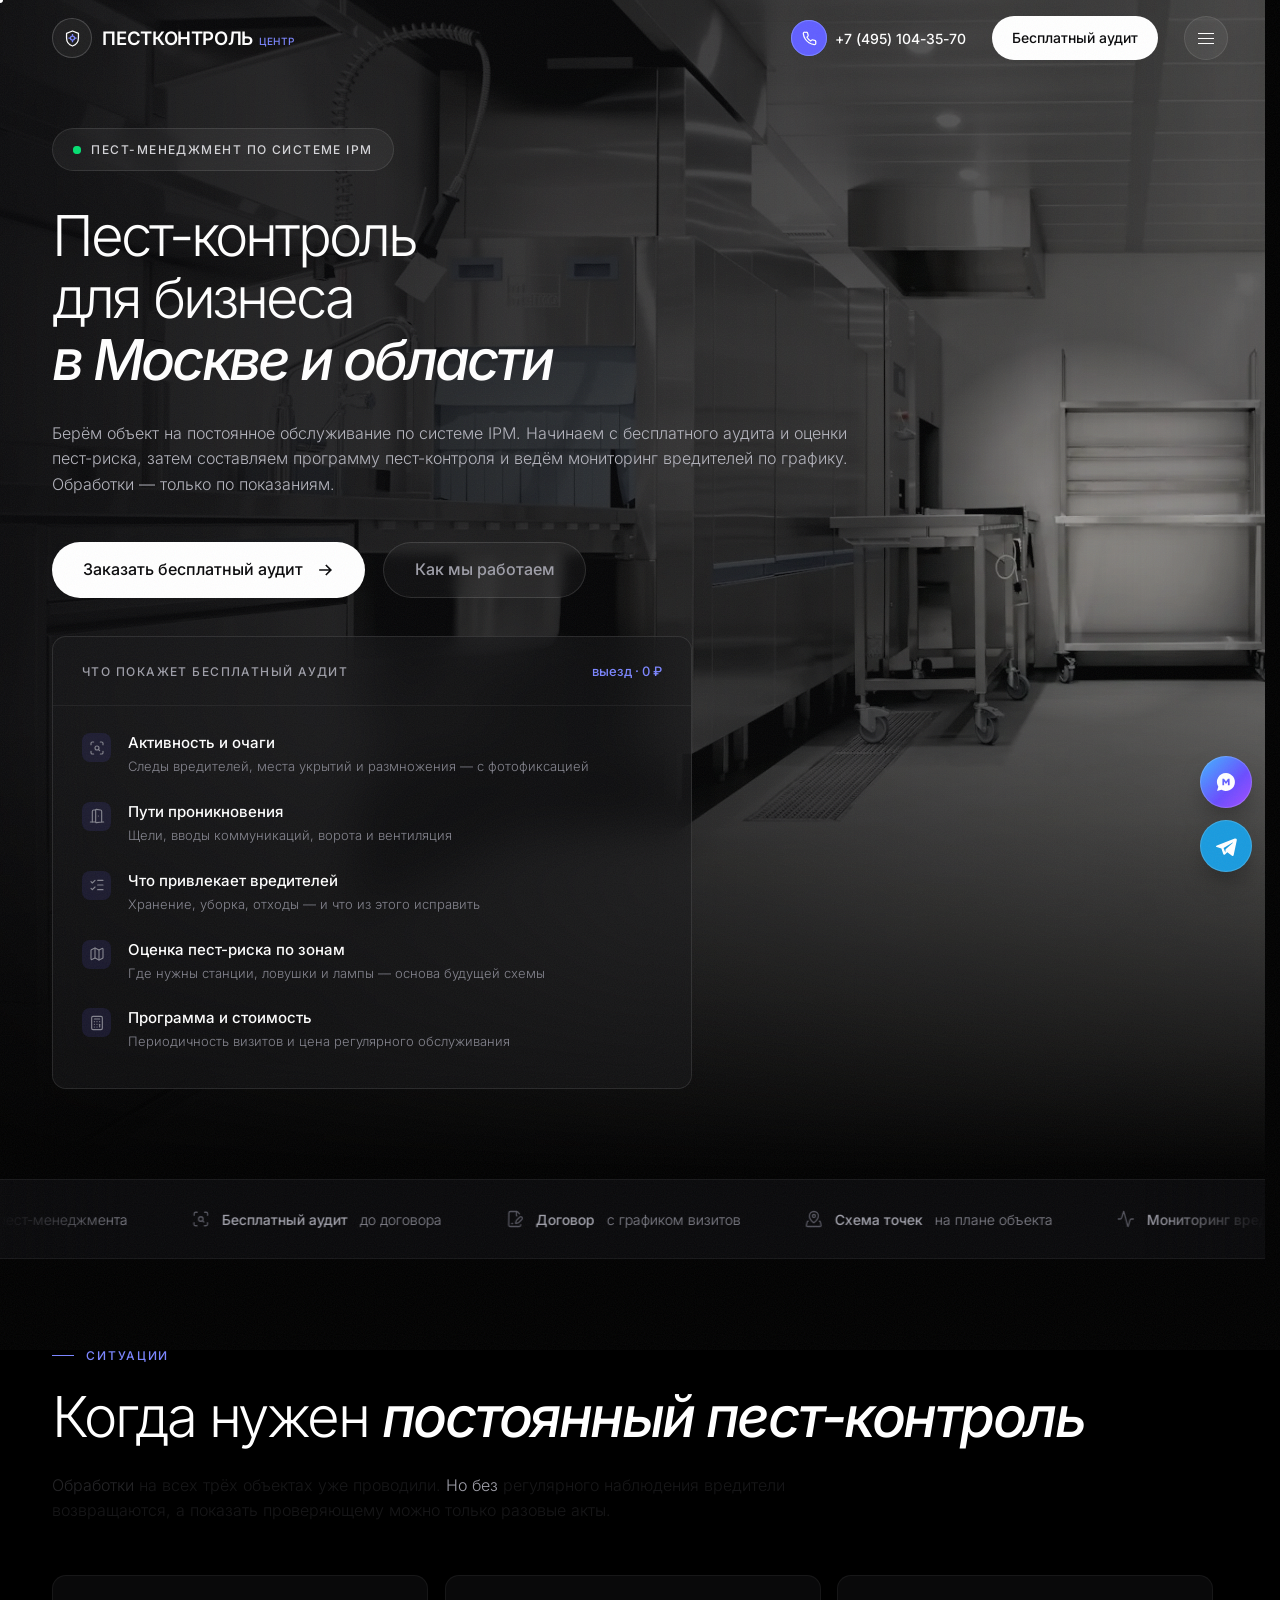
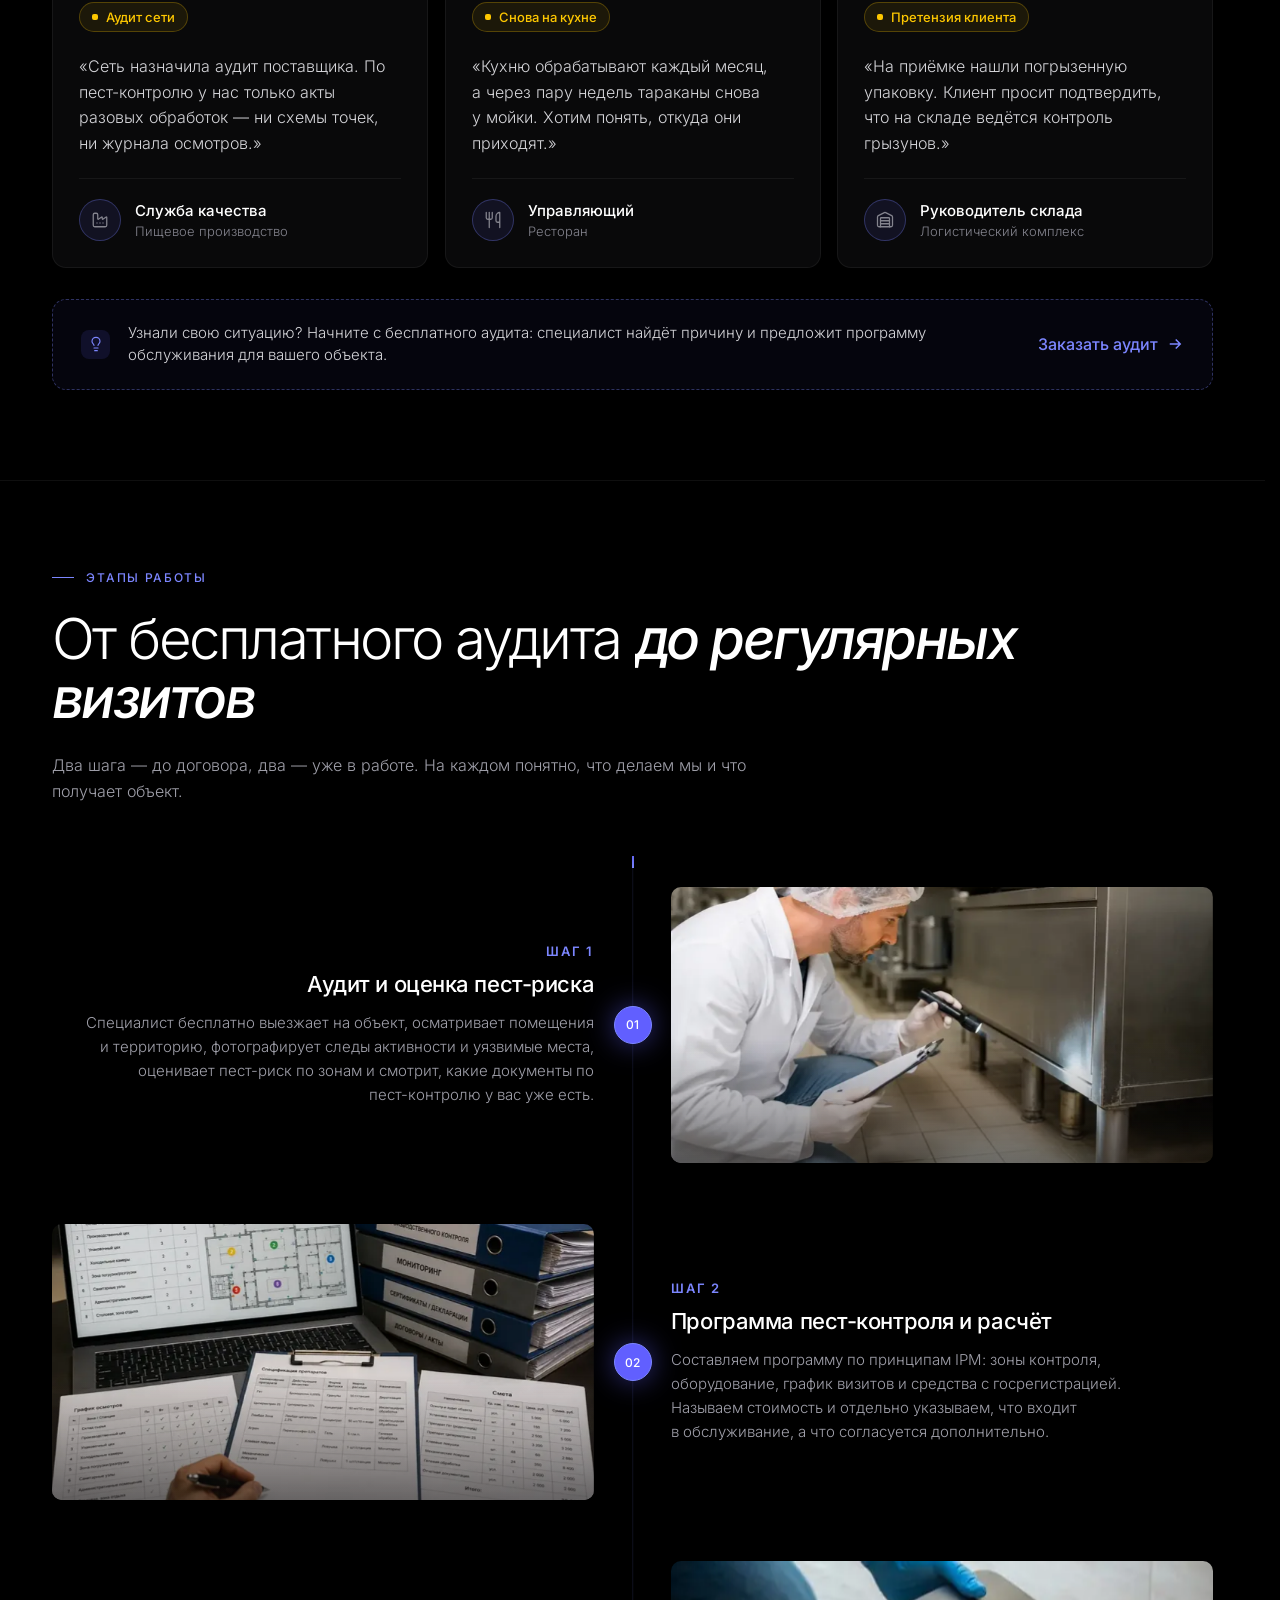
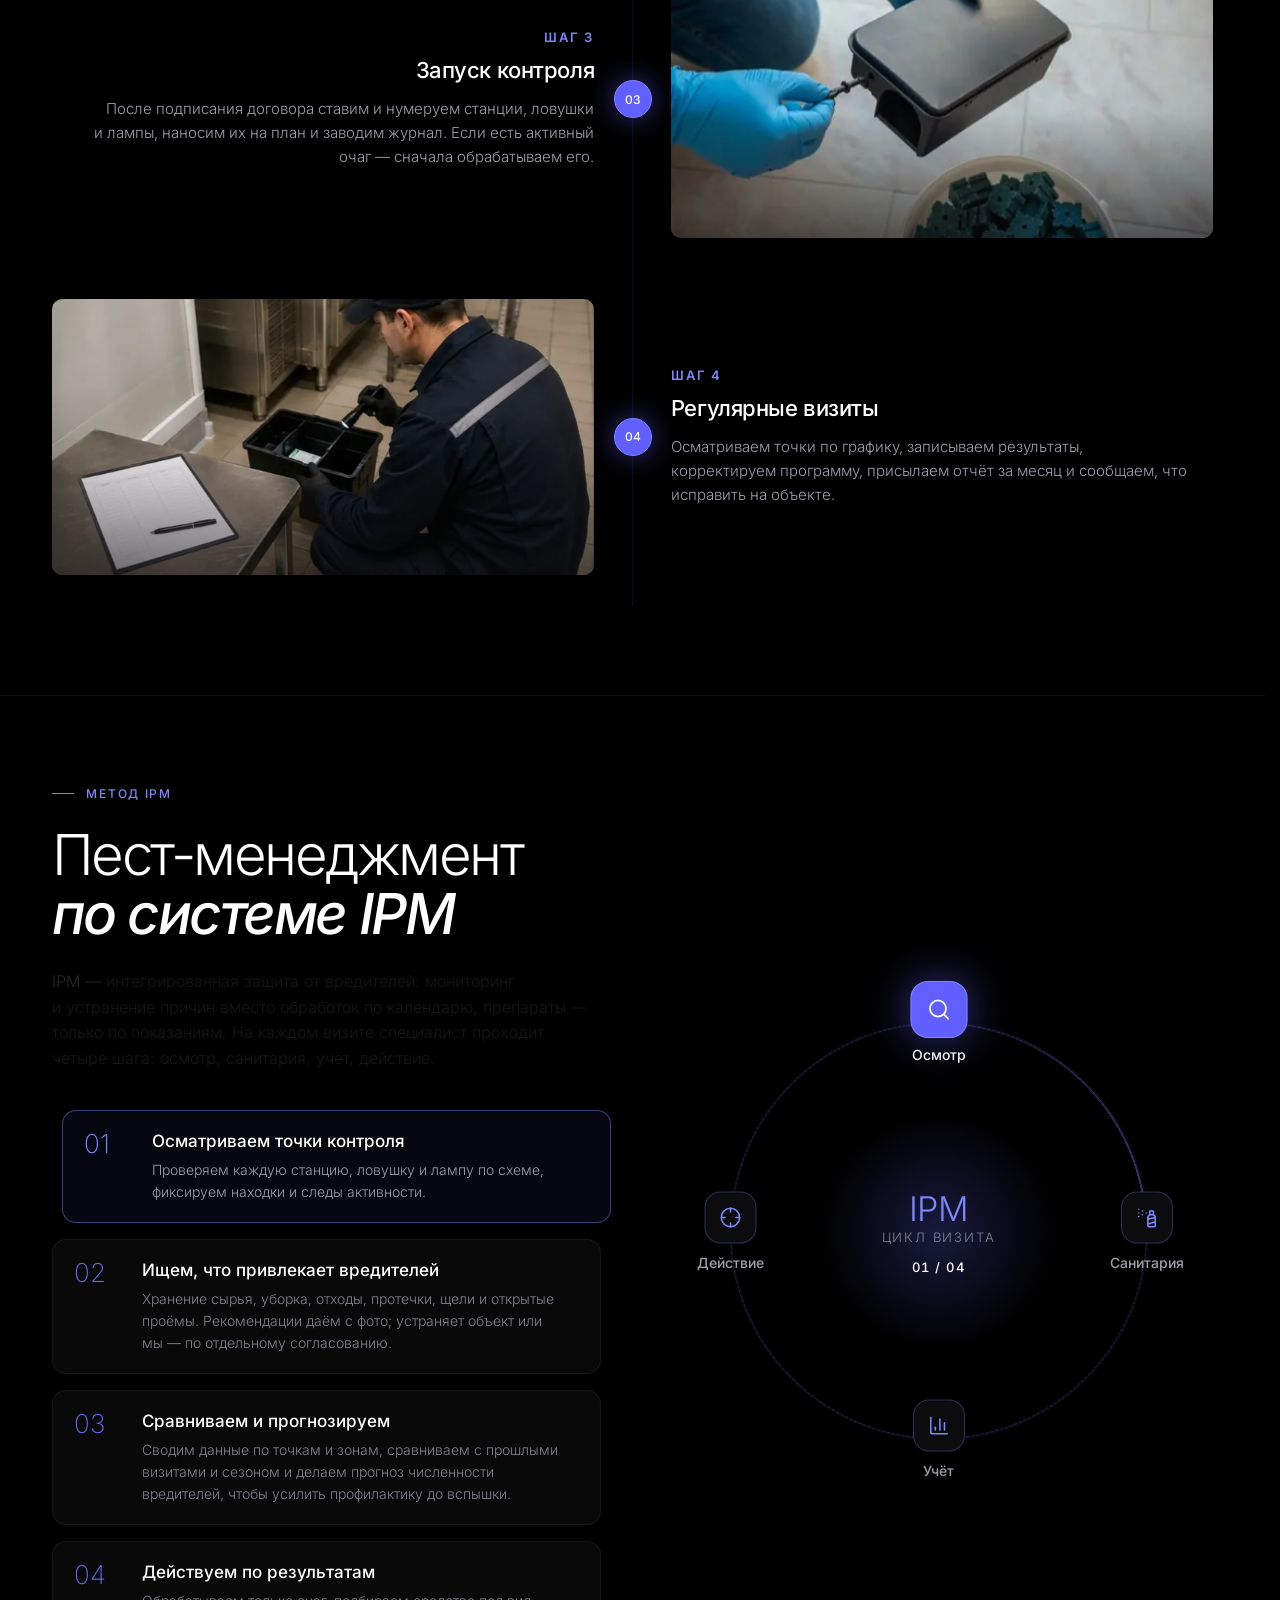
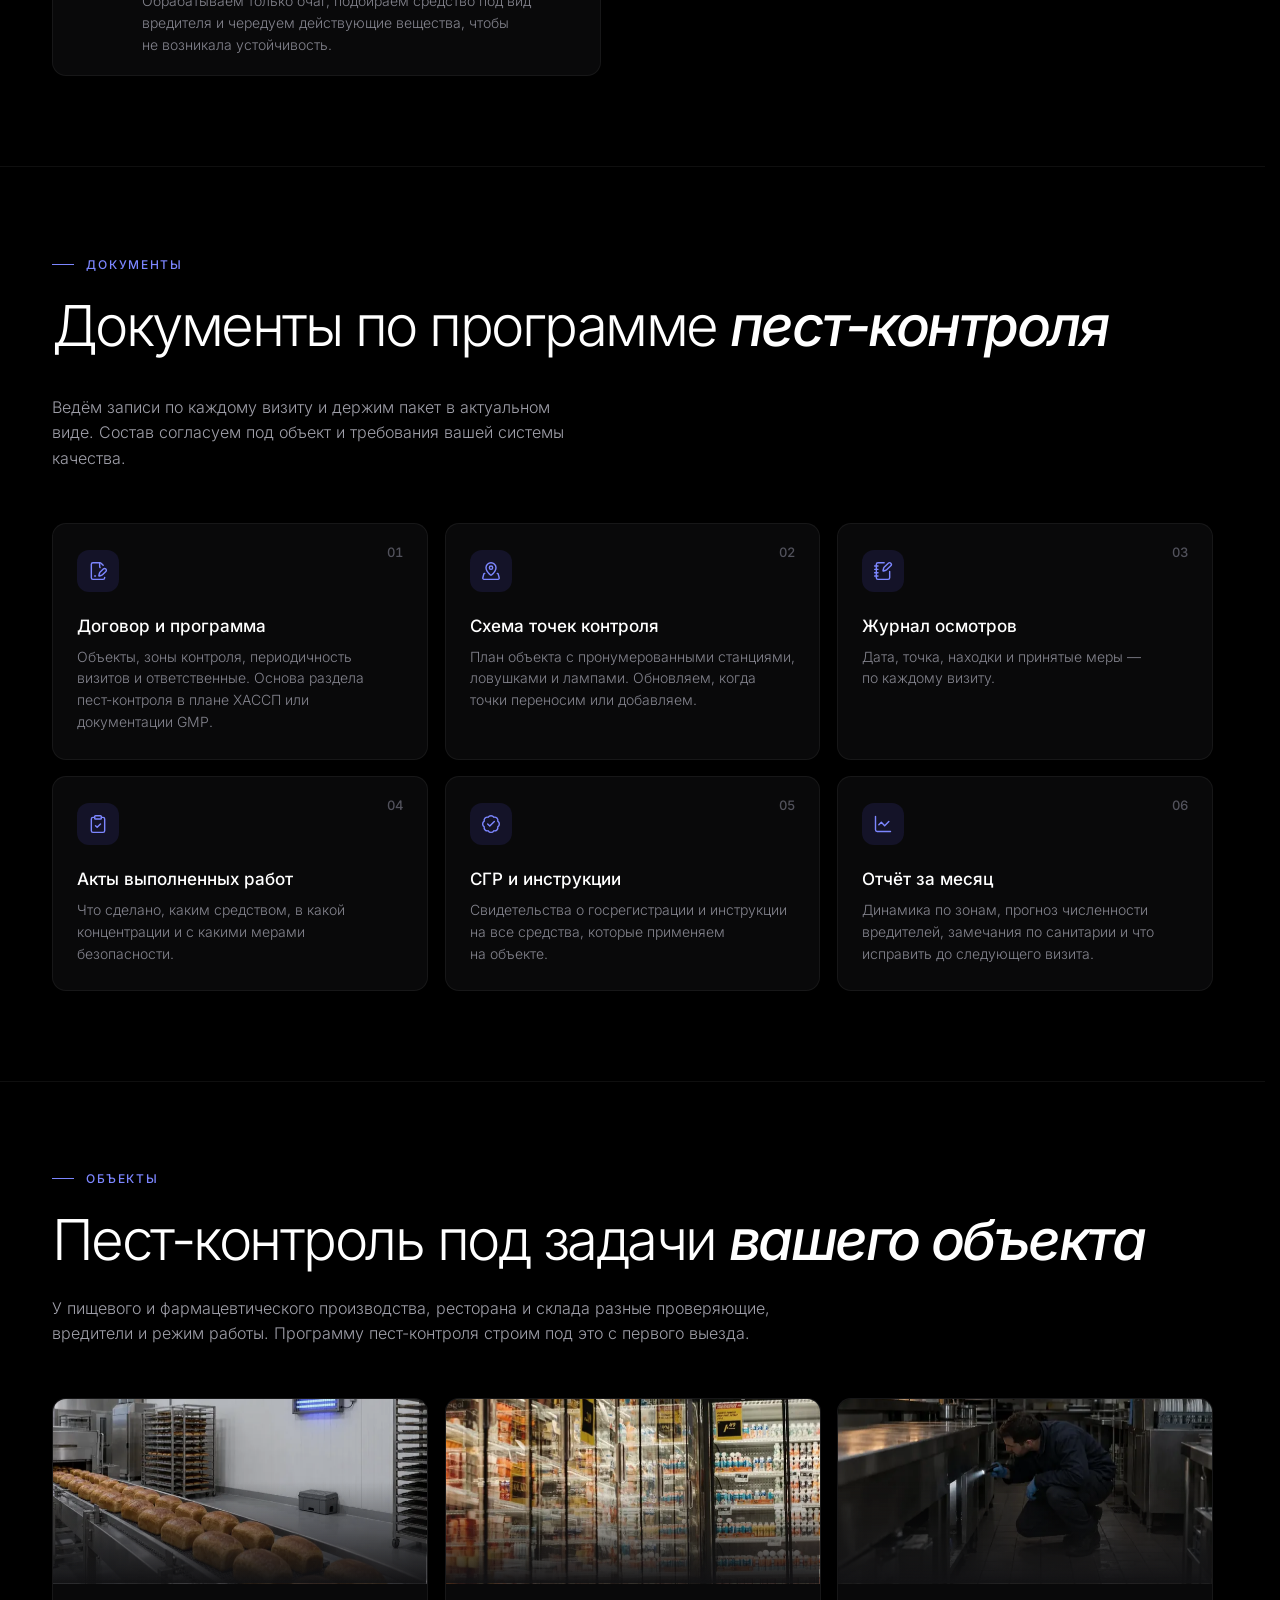
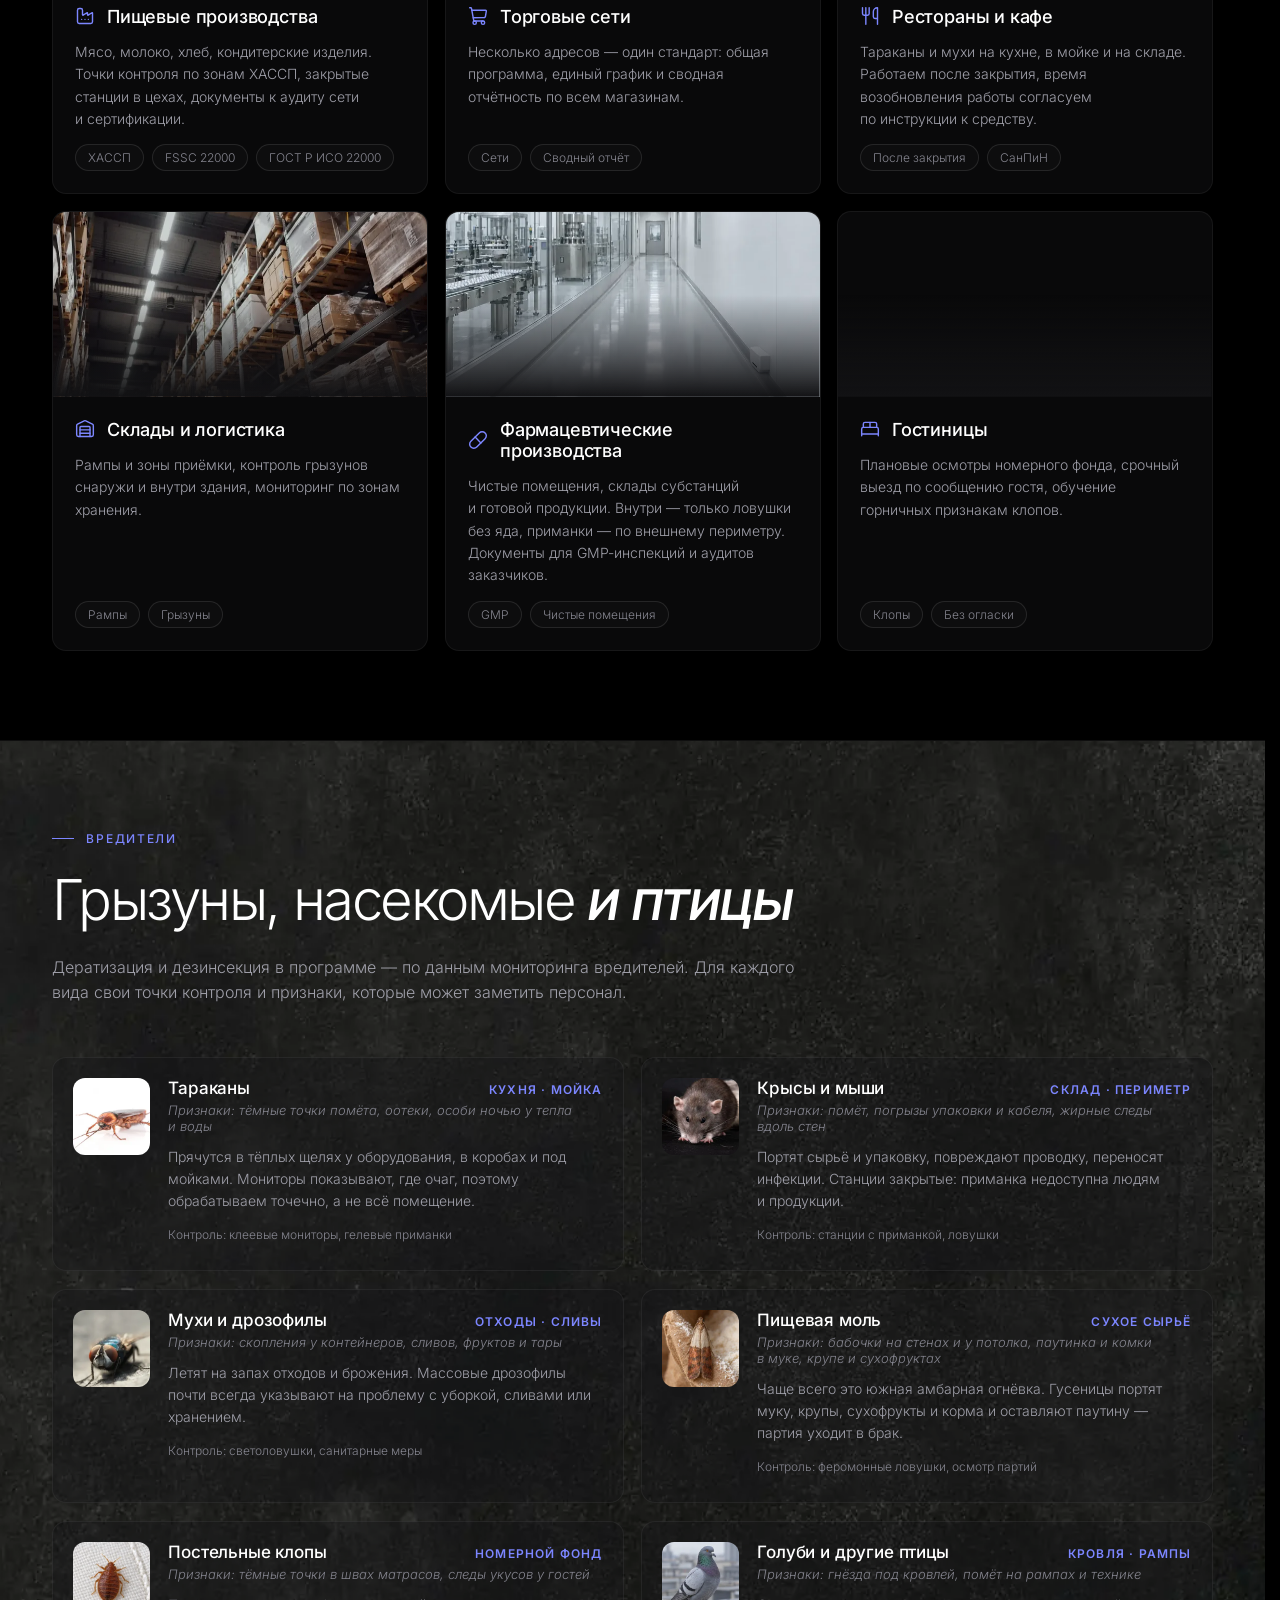
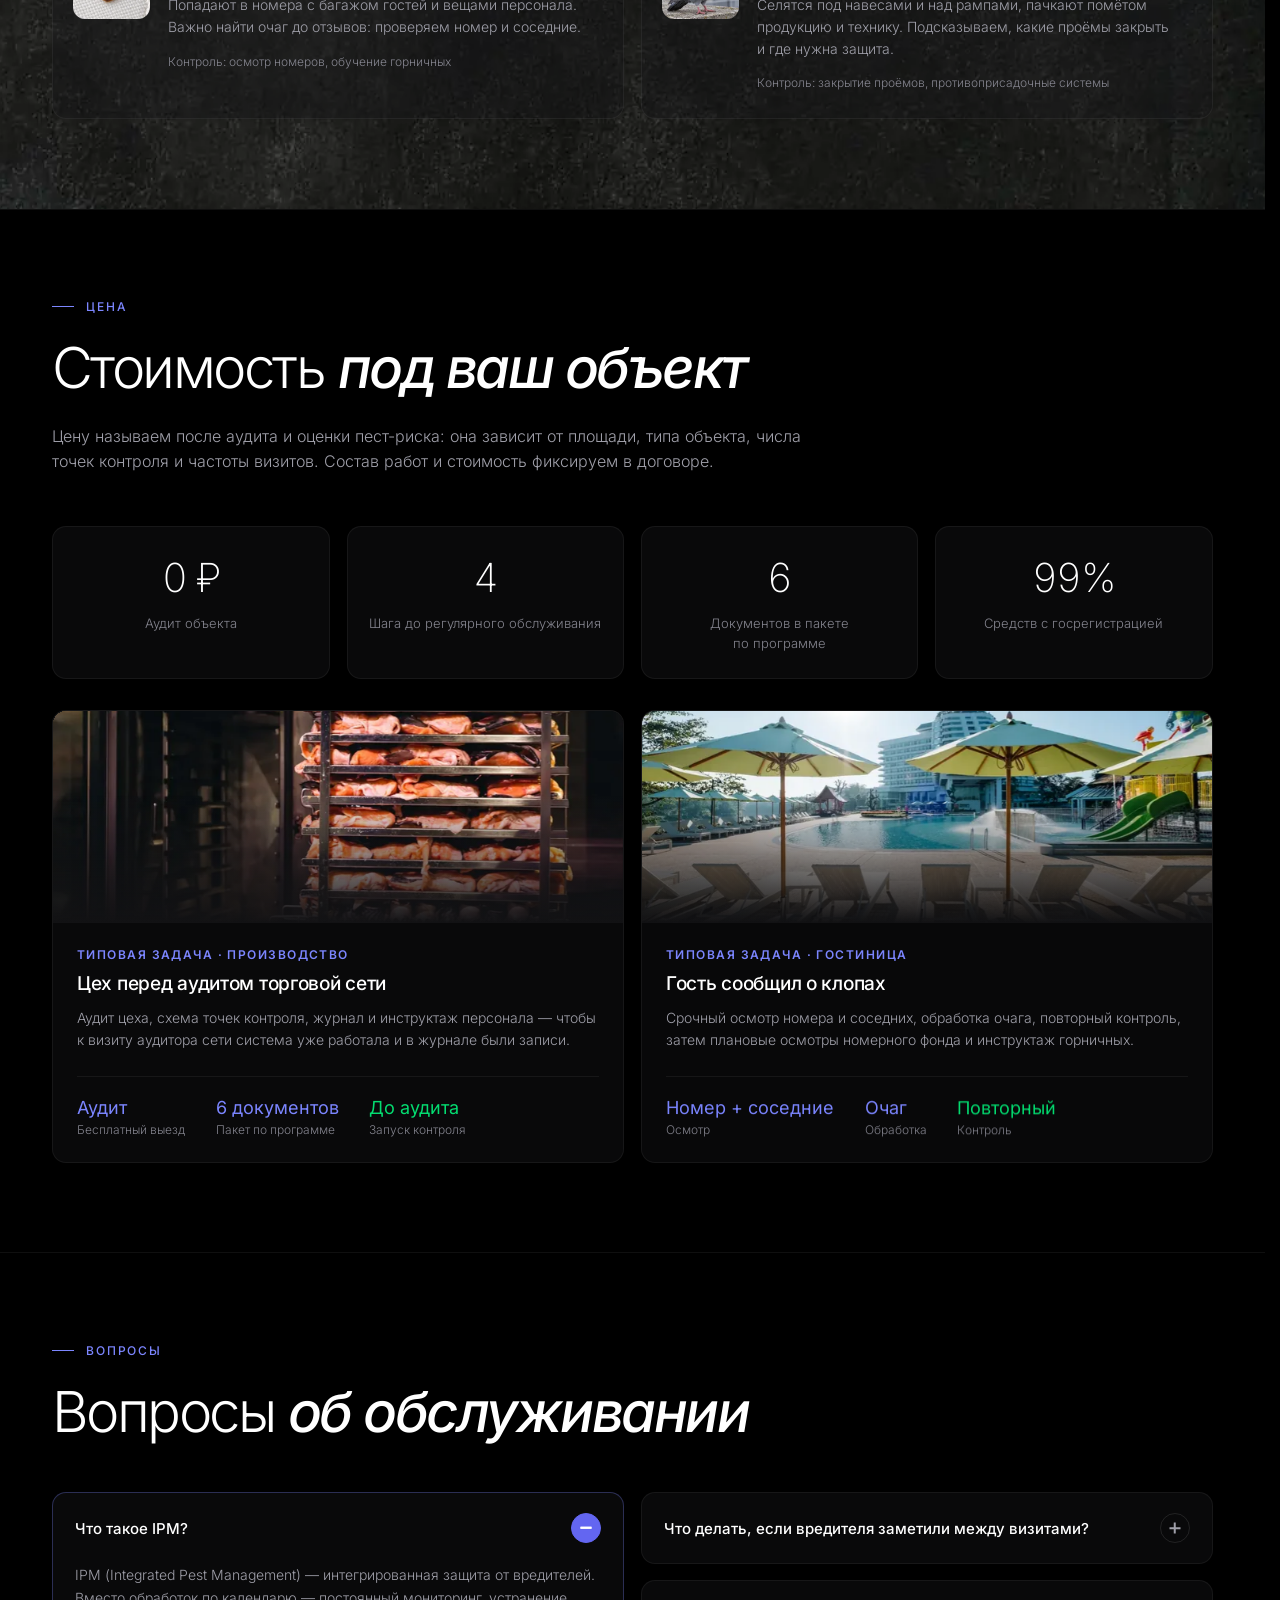
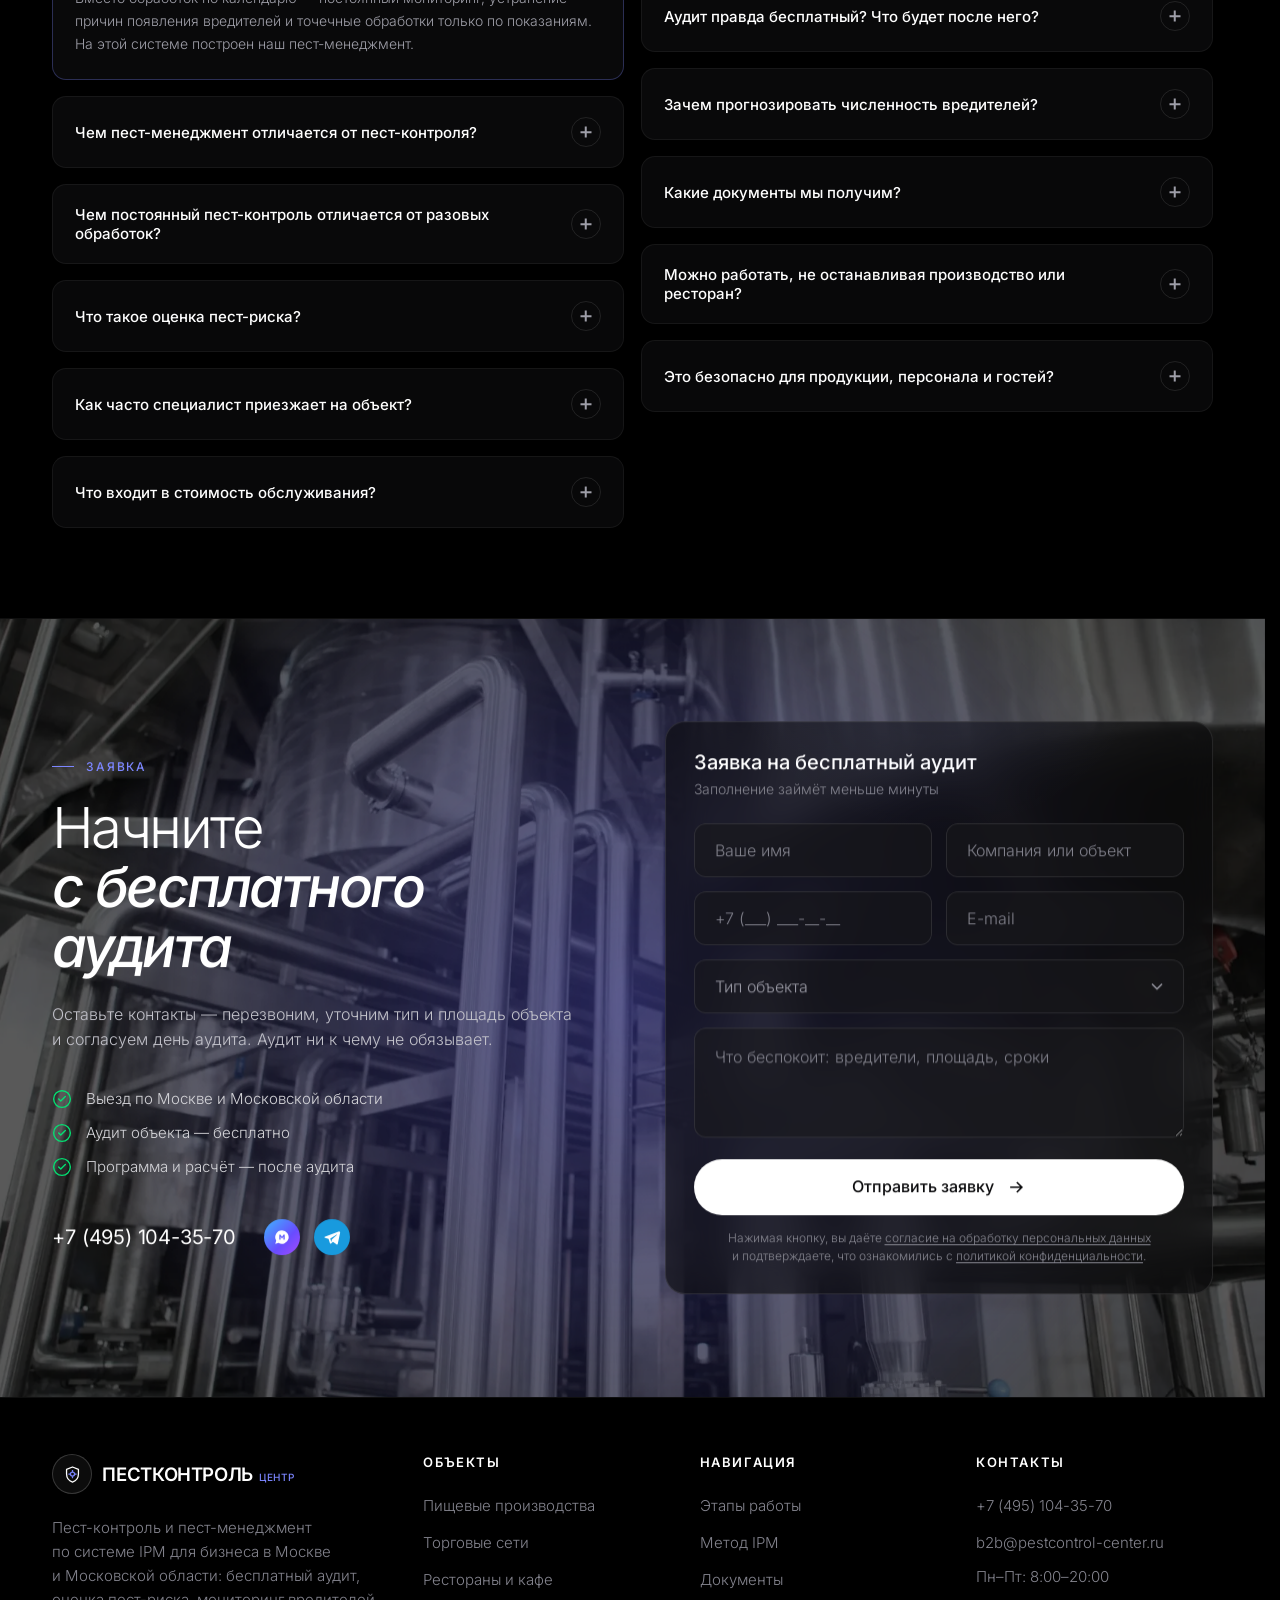
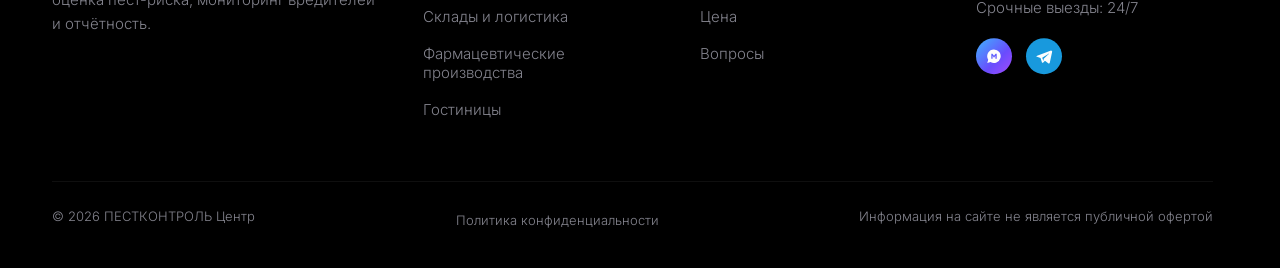
==== index.html @ 5c24628c "Telegram: готовый текст «Здравствуйте! Пишу с сайта пестконтроль-центр.рф»; Radist: код заявки в ссы" ====
<!doctype html>
<html lang="ru">
<head>
<meta charset="utf-8">
<meta name="viewport" content="width=device-width,initial-scale=1,viewport-fit=cover">
<title>Пест-контроль и пест-менеджмент для бизнеса в Москве и области — ПЕСТКОНТРОЛЬ Центр</title>
<meta name="description" content="Пест-контроль и пест-менеджмент по системе IPM для предприятий Москвы и области: бесплатный аудит и оценка пест-риска, программа пест-контроля, мониторинг вредителей и прогноз численности.">
<meta name="theme-color" content="#000000">
<meta property="og:type" content="website">
<meta property="og:locale" content="ru_RU">
<meta property="og:site_name" content="ПЕСТКОНТРОЛЬ Центр">
<meta property="og:title" content="Пест-контроль и пест-менеджмент для бизнеса в Москве и области">
<meta property="og:description" content="Пест-менеджмент по системе IPM на пищевых и фармацевтических производствах, в торговых сетях, ресторанах, на складах и в гостиницах: бесплатный аудит, оценка пест-риска, программа, мониторинг и документы.">
<link rel="icon" href="data:image/svg+xml,%3Csvg xmlns='http://www.w3.org/2000/svg' viewBox='0 0 32 32'%3E%3Ccircle cx='16' cy='16' r='15' fill='%2309090b' stroke='%237c86ff' stroke-width='2'/%3E%3Cpath d='M16 7l7 3v5c0 5-3 8.5-7 10-4-1.5-7-5-7-10v-5z' fill='none' stroke='%23fff' stroke-width='2'/%3E%3C/svg%3E">
<link rel="preload" href="fonts/inter-ru-wght-normal.woff2" as="font" type="font/woff2" crossorigin>
<link rel="preload" href="img/hero.webp" as="image" media="(min-width:761px)">
<link rel="preload" href="img/hero-m.webp" as="image" media="(max-width:760px)">
<script>
  /* включаем начальные состояния анимаций только при работающем JS; страховка — через 4 с всё показывается */
  document.documentElement.classList.add('js');
  /* переход по ссылке с якорем — без заставки */
  if (location.hash) document.documentElement.classList.add('no-intro');
  setTimeout(function(){ if(!document.documentElement.classList.contains('anim-ready')) document.documentElement.classList.add('anim-fail'); }, 4000);
</script>
<link rel="canonical" href="https://xn----itbbsflddbfpfdodg9d0f.xn--p1ai/">
<!-- style:start --><style>@font-face{font-family:Inter;font-style:normal;font-weight:100 900;font-display:swap;src:url(fonts/inter-ru-wght-normal.woff2) format("woff2");unicode-range:U+0020-007E,U+00A0,U+00A9,U+00AB,U+00AD,U+00B0,U+00B7,U+00BB,U+00D7,U+0401,U+0410-044F,U+0451,U+2009,U+2010-2015,U+2018-201E,U+2022,U+2026,U+202F,U+2116,U+20BD,U+2192,U+2212}@font-face{font-family:Inter;font-style:normal;font-weight:100 900;font-display:swap;src:url(fonts/inter-cyrillic-wght-normal.woff2) format("woff2");unicode-range:U+0301,U+0400,U+0402-040F,U+0450,U+0452-045F,U+0490-0491,U+04B0-04B1}@font-face{font-family:Inter;font-style:normal;font-weight:100 900;font-display:swap;src:url(fonts/inter-latin-wght-normal.woff2) format("woff2");unicode-range:U+0000-001F,U+007F-009F,U+00A1-00A8,U+00AA,U+00AC,U+00AE-00AF,U+00B1-00B6,U+00B8-00BA,U+00BC-00D6,U+00D8-00FF,U+0131,U+0152-0153,U+02BB-02BC,U+02C6,U+02DA,U+02DC,U+0304,U+0308,U+0329,U+2000-2008,U+200A-200F,U+2016-2017,U+201F-2021,U+2023-2025,U+2027-202E,U+2030-206F,U+20AC,U+2122,U+2191,U+2193,U+2215,U+FEFF,U+FFFD}@font-face{font-family:Inter;font-style:italic;font-weight:100 900;font-display:swap;src:url(fonts/inter-ru-wght-italic.woff2) format("woff2");unicode-range:U+0020-007E,U+00A0,U+00A9,U+00AB,U+00AD,U+00B0,U+00B7,U+00BB,U+00D7,U+0401,U+0410-044F,U+0451,U+2009,U+2010-2015,U+2018-201E,U+2022,U+2026,U+202F,U+2116,U+20BD,U+2192,U+2212}@font-face{font-family:Inter;font-style:italic;font-weight:100 900;font-display:swap;src:url(fonts/inter-cyrillic-wght-italic.woff2) format("woff2");unicode-range:U+0301,U+0400,U+0402-040F,U+0450,U+0452-045F,U+0490-0491,U+04B0-04B1}@font-face{font-family:Inter;font-style:italic;font-weight:100 900;font-display:swap;src:url(fonts/inter-latin-wght-italic.woff2) format("woff2");unicode-range:U+0000-001F,U+007F-009F,U+00A1-00A8,U+00AA,U+00AC,U+00AE-00AF,U+00B1-00B6,U+00B8-00BA,U+00BC-00D6,U+00D8-00FF,U+0131,U+0152-0153,U+02BB-02BC,U+02C6,U+02DA,U+02DC,U+0304,U+0308,U+0329,U+2000-2008,U+200A-200F,U+2016-2017,U+201F-2021,U+2023-2025,U+2027-202E,U+2030-206F,U+20AC,U+2122,U+2191,U+2193,U+2215,U+FEFF,U+FFFD}:root{--bg:#000;--bg2:#09090b;--card:rgba(24,24,27,.4);--line:rgba(255,255,255,.06);--line2:rgba(255,255,255,.1);--t1:#fff;--t2:#9f9fa9;--t3:#84848e;--t4:#52525c;--acc:#7c86ff;--acc2:#615fff;--acc3:#6366f1;--yel:#fdc700;--red:#ff6467;--org:#ff8904;--grn:#05df72;--pad:clamp(20px,4.1vw,80px);--max:1764px;--h2:clamp(40px,4.4vw,84px);--r:14px;--ease:cubic-bezier(.16,1,.3,1);--ease-io:cubic-bezier(.65,0,.35,1)}*{box-sizing:border-box;margin:0;padding:0}html{scroll-behavior:smooth;scroll-padding-top:96px}html.lenis,html.lenis body{height:auto}html.lenis{scroll-behavior:auto}.lenis.lenis-stopped{overflow:clip}html{scrollbar-gutter:stable}body{background:var(--bg);color:var(--t1);font-family:Inter,system-ui,-apple-system,Segoe UI,sans-serif;font-weight:300;-webkit-font-smoothing:antialiased;overflow-x:clip}img{display:block;max-width:100%;height:auto}a{color:inherit;text-decoration:none}button,input,select,textarea{font:inherit;color:inherit}::selection{background:var(--acc2);color:#fff}.wrap{max-width:calc(var(--max) + var(--pad)*2);margin:0 auto;padding:0 var(--pad)}em{font-style:italic;font-weight:500}.sr-only{position:absolute;width:1px;height:1px;padding:0;margin:-1px;overflow:hidden;clip:rect(0,0,0,0);white-space:nowrap;border:0}.skip{position:fixed;left:16px;top:-80px;z-index:200;background:#fff;color:#09090b;padding:12px 18px;border-radius:999px;font-weight:500;transition:top .3s var(--ease)}.skip:focus{top:16px}:focus-visible{outline:2px solid var(--acc);outline-offset:3px;border-radius:6px}.btn:focus-visible{outline-offset:4px;border-radius:999px}.intro{position:fixed;inset:0;z-index:300;background:#000;display:grid;place-items:center;clip-path:inset(0 0 0 0)}html:not(.js) .intro,html.anim-fail .intro,html.no-intro .intro{display:none}.intro-in{display:flex;flex-direction:column;align-items:center;gap:22px}.intro-mark{width:76px;height:76px}.intro-mark path,.intro-mark circle{stroke-dasharray:100;stroke-dashoffset:100}.intro-word{display:flex;align-items:baseline;gap:8px;font-weight:600;font-size:22px;letter-spacing:-.02em;opacity:0}.intro-word b{font-size:12px;font-weight:500;color:var(--acc);text-transform:uppercase;letter-spacing:.08em}.intro-bar{width:160px;height:1px;background:#ffffff1a;overflow:hidden}.intro-bar i{display:block;height:100%;background:var(--acc);transform:scaleX(0);transform-origin:left}.intro .im-shield{animation:imDraw .55s cubic-bezier(.45,0,.55,1) forwards}.intro .im-c,.intro .im-x{animation:imDraw .35s cubic-bezier(.5,1,.89,1) .3s forwards}.intro-word{animation:imWord .35s cubic-bezier(.33,1,.68,1) .38s forwards}.intro-bar i{animation:imBar .45s cubic-bezier(.45,0,.55,1) .42s forwards}@keyframes imDraw{to{stroke-dashoffset:0}}@keyframes imWord{to{opacity:1;transform:none}}@keyframes imBar{to{transform:none}}.progress{position:fixed;left:0;right:0;top:0;height:2px;z-index:120;pointer-events:none}.progress i{display:block;height:100%;background:var(--acc);transform:scaleX(0);transform-origin:left}.grain{position:fixed;inset:-50%;z-index:110;pointer-events:none;opacity:.055;background-image:url("data:image/svg+xml,%3Csvg xmlns='http://www.w3.org/2000/svg' width='160' height='160'%3E%3Cfilter id='n'%3E%3CfeTurbulence type='fractalNoise' baseFrequency='.9' numOctaves='3' stitchTiles='stitch'/%3E%3C/filter%3E%3Crect width='100%25' height='100%25' filter='url(%23n)'/%3E%3C/svg%3E");animation:grain 1.2s steps(6) infinite}.intro~.grain{animation-play-state:paused}@keyframes grain{0%{transform:translate(0)}20%{transform:translate(-3%,2%)}40%{transform:translate(2%,-3%)}60%{transform:translate(-2%,-1%)}80%{transform:translate(3%,3%)}to{transform:translate(0)}}.cursor{display:none}@media (hover:hover) and (pointer:fine){html.has-cursor,html.has-cursor a,html.has-cursor button,html.has-cursor [role=button]{cursor:none}html.has-cursor input,html.has-cursor textarea,html.has-cursor select{cursor:text}html.has-cursor select{cursor:pointer}.has-cursor .cursor{display:block;position:fixed;left:0;top:0;z-index:250;pointer-events:none}.cursor-dot,.cursor-ring{position:fixed;left:0;top:0;border-radius:50%;pointer-events:none;will-change:transform}.cursor-dot{width:6px;height:6px;margin:-3px 0 0 -3px;background:#fff}.cursor-ring{width:38px;height:38px;margin:-19px 0 0 -19px;border:1px solid rgba(255,255,255,.35);transition:width .35s var(--ease),height .35s var(--ease),margin .35s var(--ease),background .35s,border-color .35s,opacity .3s}.cursor.link .cursor-ring{width:64px;height:64px;margin:-32px 0 0 -32px;background:#6366f124;border-color:#7c86ff99}.cursor.link .cursor-dot,.cursor.text .cursor-ring{opacity:0}.cursor.down .cursor-ring{width:30px;height:30px;margin:-15px 0 0 -15px}.cursor.hidden .cursor-dot,.cursor.hidden .cursor-ring{opacity:0}}.hdr{position:fixed;inset:0 0 auto;z-index:50;transition:background .4s,backdrop-filter .4s,border-color .4s,transform .5s var(--ease);border-bottom:1px solid transparent}.hdr.scrolled{background:#000000b8;backdrop-filter:blur(18px);-webkit-backdrop-filter:blur(18px);border-color:var(--line)}.hdr.hide{transform:translateY(-100%)}.hdr .wrap{display:flex;align-items:center;justify-content:space-between;height:clamp(68px,6vw,115px);gap:24px}.logo{display:flex;align-items:center;gap:10px;flex-shrink:0}.logo-mark{width:clamp(40px,3vw,57px);height:clamp(40px,3vw,57px);border-radius:50%;border:1.5px solid rgba(255,255,255,.18);background:#ffffff0d;display:grid;place-items:center;transition:border-color .4s,transform .6s var(--ease)}.logo:hover .logo-mark{border-color:var(--acc);transform:rotate(-12deg)}.logo-mark svg{width:50%;height:50%}.logo-txt{font-size:0}.logo-name{font-weight:600;font-size:clamp(17px,1.45vw,28px);letter-spacing:-.02em}.logo-sub{font-weight:500;font-size:clamp(10px,.75vw,14px);color:var(--acc);text-transform:uppercase;letter-spacing:.06em;margin-left:6px}.nav{display:flex;gap:clamp(18px,2.3vw,46px)}.nav a{font-size:clamp(14px,1.05vw,20px);color:var(--t2);transition:color .25s;position:relative;padding:10px 0}.nav a:after{content:"";position:absolute;left:0;right:0;bottom:2px;height:1px;background:var(--acc);transform:scaleX(0);transform-origin:right;transition:transform .45s var(--ease)}.nav a:hover,.nav a.active{color:#fff}.nav a:hover:after,.nav a.active:after{transform:scaleX(1);transform-origin:left}.hdr-right{display:flex;align-items:center;gap:clamp(14px,2vw,40px)}.phone{display:flex;align-items:center;gap:8px;font-weight:500;font-size:clamp(14px,1vw,17px);white-space:nowrap;padding:4px 0}.phone i{width:36px;height:36px;border-radius:50%;background:var(--acc2);display:grid;place-items:center;position:relative;transition:transform .4s var(--ease)}.phone i:after{content:"";position:absolute;inset:0;border-radius:50%;border:1px solid var(--acc);animation:ring 2.4s var(--ease) infinite}@keyframes ring{0%{transform:scale(1);opacity:.8}to{transform:scale(1.7);opacity:0}}.phone:hover i{transform:rotate(-14deg) scale(1.06)}.phone svg{width:15px;height:15px}.msg{display:flex;gap:14px}.msg a{width:36px;height:36px;border-radius:50%;display:grid;place-items:center;transition:transform .35s var(--ease),box-shadow .35s}.msg a:hover{transform:translateY(-3px);box-shadow:0 10px 24px -8px #615fffb3}.msg .max{background:linear-gradient(135deg,#3fb8ff,#6a4dff 60%,#a64dff)}.msg .tg{background:#199bdf}.msg svg{width:18px;height:18px}.btn{position:relative;isolation:isolate;overflow:hidden;display:inline-flex;align-items:center;justify-content:center;gap:12px;border-radius:999px;font-weight:500;cursor:pointer;border:0;white-space:nowrap;transition:color .45s var(--ease),border-color .45s var(--ease),box-shadow .45s var(--ease);will-change:transform}.btn:before{content:"";position:absolute;left:-2px;right:-2px;bottom:-2px;height:calc(100% + 4px);z-index:-1;background:var(--acc3);border-radius:50% 50% 0 0/60% 60% 0 0;transform:translateY(102%);transition:transform .6s var(--ease),border-radius .6s var(--ease)}.btn:hover:before,.btn:focus-visible:before,.btn.is-loading:before{transform:translateY(0);border-radius:0}.btn-w{background:#fff;color:#09090b}.btn-w:hover,.btn-w:focus-visible{color:#fff;box-shadow:0 14px 44px -12px #6366f1bf}.btn-o{background:#ffffff0a;border:1.5px solid rgba(255,255,255,.12);color:var(--t2);backdrop-filter:blur(6px)}.btn-o:hover,.btn-o:focus-visible{color:#fff;border-color:var(--acc3);box-shadow:0 14px 44px -14px #6366f199}.btn:active{transform:scale(.97)}.btn-sm{height:clamp(44px,2.65vw,51px);padding:0 clamp(20px,1.5vw,29px);font-size:clamp(14px,1.05vw,17px)}.btn-lg{height:clamp(56px,4vw,77px);padding:0 clamp(28px,2.4vw,46px);font-size:clamp(16px,1.15vw,20px)}.btn-t{position:relative;display:inline-block;overflow:hidden;line-height:1.35;vertical-align:middle}.btn-t>span{display:block;transition:transform .55s var(--ease)}.btn-t[data-t]:after{content:attr(data-t);position:absolute;left:0;top:100%;width:100%;transition:transform .55s var(--ease)}.btn:hover .btn-t>span,.btn:hover .btn-t:after,.btn:focus-visible .btn-t>span,.btn:focus-visible .btn-t:after{transform:translateY(-100%)}.btn-ic{width:20px;height:20px;flex-shrink:0;transition:transform .5s var(--ease)}.btn:hover .btn-ic{transform:translate(5px)}.btn .spin{display:none;width:20px;height:20px;border-radius:50%;border:2px solid rgba(255,255,255,.35);border-top-color:#fff;animation:spin .8s linear infinite}.btn.is-loading{color:#fff;pointer-events:none}.btn.is-loading .btn-ic{display:none}.btn.is-loading .spin{display:block}.link-arrow{color:var(--acc);font-weight:500;white-space:nowrap;display:inline-flex;gap:8px;align-items:center;padding:12px 0;position:relative}.link-arrow:after{content:"";position:absolute;left:0;right:26px;bottom:8px;height:1px;background:currentColor;transform:scaleX(0);transform-origin:right;transition:transform .45s var(--ease)}.link-arrow:hover:after{transform:scaleX(1);transform-origin:left}.link-arrow svg{width:18px;height:18px;transition:transform .45s var(--ease)}.link-arrow:hover svg{transform:translate(4px)}.burger{display:none;width:44px;height:44px;border-radius:50%;background:#ffffff0f;border:1px solid var(--line2);align-items:center;justify-content:center;cursor:pointer}.burger span{display:block;width:16px;height:1.5px;background:#fff;position:relative;transition:.3s}.burger span:before,.burger span:after{content:"";position:absolute;left:0;width:16px;height:1.5px;background:#fff;transition:.3s}.burger span:before{top:-5px}.burger span:after{top:5px}.menu-open .burger span{background:transparent}.menu-open .burger span:before{top:0;transform:rotate(45deg)}.menu-open .burger span:after{top:0;transform:rotate(-45deg)}.mmenu{position:fixed;inset:0;z-index:45;padding:100px max(24px,var(--pad)) 40px;display:flex;flex-direction:column;gap:8px;overflow-y:auto;overscroll-behavior:contain;visibility:hidden;pointer-events:none;transition:visibility 0s .8s}.mmenu:before{content:"";position:fixed;inset:0;z-index:-1;background:#000;clip-path:circle(0px at var(--mx, calc(100% - 44px) ) var(--my,44px));transition:clip-path .65s var(--ease) .12s;will-change:clip-path}.menu-open .mmenu{visibility:visible;pointer-events:auto;transition:none}.menu-open .mmenu:before{clip-path:circle(150% at var(--mx, calc(100% - 44px) ) var(--my,44px));transition:clip-path .8s var(--ease)}.mmenu a{flex-shrink:0;font-size:28px;font-weight:300;padding:12px 0;border-bottom:1px solid var(--line);transform:translateY(16px);opacity:0;transition:opacity .15s linear,transform .15s linear,color .45s var(--ease)}.menu-open .mmenu a{transform:none;opacity:1;transition:opacity .5s var(--ease) var(--d,0s),transform .5s var(--ease) var(--d,0s),color .45s var(--ease)}.mmenu .btn{margin-top:24px;border-bottom:0;font-size:17px}@media (max-height:700px){.mmenu{padding-top:84px;padding-bottom:24px;gap:4px}.mmenu a{font-size:24px;padding:9px 0}.mmenu .btn{margin-top:16px}}.hero{position:relative;min-height:max(100svh,760px);display:flex;align-items:center;overflow:hidden;padding:clamp(110px,10vw,180px) 0 clamp(80px,7vw,120px)}.hero-media{position:absolute;inset:-4%;will-change:transform}.hero-bg,.hero-lit{position:absolute;inset:0;background:url(img/hero.webp) center/cover}.hero-bg{filter:grayscale(.3) brightness(.5)}.hero-lit{filter:grayscale(.05) brightness(1.05) contrast(1.05);opacity:0;-webkit-mask-image:radial-gradient(circle var(--sr,300px) at var(--sx,70%) var(--sy,40%),#000 0%,rgba(0,0,0,.55) 45%,transparent 72%);mask-image:radial-gradient(circle var(--sr,300px) at var(--sx,70%) var(--sy,40%),#000 0%,rgba(0,0,0,.55) 45%,transparent 72%)}.hero:before{content:"";position:absolute;inset:0;z-index:1;background:linear-gradient(90deg,#09090beb,#09090b8c,#09090b2e);pointer-events:none}.hero:after{content:"";position:absolute;inset:auto 0 0;height:40%;z-index:1;background:linear-gradient(0deg,#000,transparent);pointer-events:none}.hero .wrap{position:relative;z-index:2;display:grid;grid-template-columns:minmax(0,1000fr) minmax(0,710fr);gap:clamp(32px,3vw,56px);align-items:end;width:100%}.badge{display:inline-flex;align-items:center;gap:10px;min-height:43px;padding:0 20px;border-radius:999px;background:#ffffff0d;border:1.4px solid rgba(255,255,255,.1);backdrop-filter:blur(8px);font-size:clamp(12px,.9vw,15px);font-weight:500;text-transform:uppercase;letter-spacing:.12em;color:#d4d4d8}.dot{position:relative;width:8px;height:8px;border-radius:50%;background:var(--grn);flex-shrink:0}.dot:before{content:"";position:absolute;inset:0;z-index:-1;border-radius:50%;background:#05df7299;animation:pulse 2s infinite}@keyframes pulse{0%{transform:scale(1);opacity:1}70%{transform:scale(3.25);opacity:0}to{transform:scale(1);opacity:0}}.hero h1{font-size:clamp(42px,4.4vw,84px);line-height:1.1;letter-spacing:-.055em;font-weight:300;margin:34px 0 30px}.hero h1 .ln{display:block;overflow:hidden;padding:0 .08em .08em 0;margin-bottom:-.08em}.hero h1 .ln>span{display:inline-block;will-change:transform}.hero p.lead{font-size:clamp(16px,1.05vw,20px);line-height:1.6;color:#b4b4bd;max-width:825px}.hero-ctas{display:flex;gap:17px;margin-top:44px;flex-wrap:wrap}.panel{position:relative;border-radius:var(--r);background:#18181b80;border:1.4px solid var(--line2);backdrop-filter:blur(22px);-webkit-backdrop-filter:blur(22px);overflow:hidden;transform-style:preserve-3d;will-change:transform}.panel-scan{position:absolute;left:0;right:0;top:0;height:120px;z-index:0;pointer-events:none;background:linear-gradient(180deg,transparent,rgba(124,134,255,.12) 85%,rgba(124,134,255,.55) 100%);transform:translateY(-130%);animation:scan 5.5s var(--ease-io) 2.4s infinite}.panel-scan:after{content:"";position:absolute;left:0;right:0;bottom:0;height:1px;background:var(--acc);box-shadow:0 0 18px 2px #7c86ffb3}@keyframes scan{0%{transform:translateY(-130%)}55%{transform:translateY(520%)}to{transform:translateY(520%)}}.panel-glare{position:absolute;inset:0;z-index:0;pointer-events:none;opacity:0;background:radial-gradient(500px circle at var(--gx,50%) var(--gy,0%),rgba(255,255,255,.08),transparent 45%);transition:opacity .4s}.panel:hover .panel-glare{opacity:1}.panel-h,.panel ul{position:relative;z-index:1}.panel-h{padding:26px 29px;border-bottom:1.4px solid var(--line);display:flex;justify-content:space-between;align-items:center;gap:16px}.panel-h b{font-size:clamp(12px,.8vw,15px);font-weight:500;text-transform:uppercase;letter-spacing:.12em;color:var(--t2)}.panel-h small{font-size:13px;color:var(--acc);font-weight:500;white-space:nowrap}.panel ul{list-style:none;padding:14px 29px 24px}.panel li{display:flex;gap:17px;padding:13px 0}.ico{flex-shrink:0;width:29px;height:29px;border-radius:8px;background:#615fff1f;display:grid;place-items:center;color:var(--acc)}.ico svg{width:16px;height:16px}.panel li strong{display:block;font-weight:500;font-size:clamp(15px,1.05vw,20px);margin-bottom:3px}.panel li span{font-size:clamp(13px,.85vw,16px);color:var(--t3);line-height:1.45}.scroll-cue{position:absolute;left:var(--pad);bottom:28px;z-index:3;display:flex;align-items:center;gap:14px;font-size:12px;font-weight:500;letter-spacing:.16em;text-transform:uppercase;color:var(--t2);padding:10px 0}.scroll-cue i{position:relative;width:1px;height:44px;background:#ffffff26;overflow:hidden}.scroll-cue i:after{content:"";position:absolute;left:0;top:-40%;width:1px;height:40%;background:var(--acc);animation:cue 2s var(--ease-io) infinite}@keyframes cue{to{transform:translateY(375%)}}.strip{border-block:1px solid var(--line);background:var(--bg2);overflow:hidden;padding:30px 0;position:relative}.strip:before,.strip:after{content:"";position:absolute;top:0;bottom:0;width:120px;z-index:1;pointer-events:none}.strip:before{left:0;background:linear-gradient(90deg,var(--bg2),transparent)}.strip:after{right:0;background:linear-gradient(-90deg,var(--bg2),transparent)}.strip-track{display:flex;width:max-content;animation:marq 38s linear infinite;will-change:transform}.js:not(.anim-fail) .strip-track{animation:none}.strip-set{display:flex;gap:64px;padding-right:64px}@keyframes marq{to{transform:translate(-50%)}}.strip-item{display:flex;align-items:center;gap:12px;font-size:clamp(14px,.9vw,17px);color:var(--t3);white-space:nowrap}.strip-item svg{width:18px;height:18px;color:var(--t4)}.strip-item b{color:var(--t2);font-weight:500}section.s{padding:clamp(80px,7vw,130px) 0;position:relative}.s+.s{border-top:1px solid var(--line)}.eyebrow{font-size:clamp(12px,.75vw,14px);font-weight:500;text-transform:uppercase;letter-spacing:.14em;color:var(--acc);margin-bottom:24px;display:flex;align-items:center;gap:12px}.eyebrow{transition:opacity .8s var(--ease)}.eyebrow:before{content:"";width:22px;height:1px;background:var(--acc);transform-origin:left;transition:transform 1s var(--ease) .15s}h2{font-size:var(--h2);line-height:1.05;letter-spacing:-.045em;font-weight:300}.sub{font-size:clamp(16px,1.05vw,20px);line-height:1.6;color:var(--t2);max-width:760px;margin-top:26px}.sub-side{margin-top:0;max-width:520px}.head{margin-bottom:clamp(44px,4vw,80px)}.head-row{display:flex;justify-content:space-between;align-items:end;gap:40px;flex-wrap:wrap}.card{position:relative;background:var(--card);border:1.4px solid var(--line);border-radius:var(--r);transition:border-color .35s,background .35s}.card:hover{border-color:#7c86ff33;background:#18181b9e}.card:after{content:"";position:absolute;inset:0;border-radius:inherit;padding:1.4px;pointer-events:none;background:radial-gradient(360px circle at var(--mx,-999px) var(--my,-999px),rgba(124,134,255,.85),rgba(124,134,255,.15) 35%,transparent 60%);-webkit-mask:linear-gradient(#000 0 0) content-box,linear-gradient(#000 0 0);-webkit-mask-composite:xor;mask:linear-gradient(#000 0 0) content-box,linear-gradient(#000 0 0);mask-composite:exclude;opacity:0;transition:opacity .4s;z-index:2}.card:hover:after{opacity:1}.w{display:inline-block;overflow:hidden;vertical-align:top;padding:0 .1em .1em 0;margin:0 -.1em -.1em 0}.wi{display:inline-block;will-change:transform}.sw{transition:none}.tasks{display:grid;grid-template-columns:repeat(3,minmax(0,1fr));gap:clamp(16px,1.3vw,24px);perspective:1400px}.task{padding:clamp(26px,1.8vw,34px);display:flex;flex-direction:column;gap:22px;transform-origin:50% 0}.chip-y{align-self:flex-start;display:inline-flex;align-items:center;gap:8px;padding:6px 12px;border-radius:999px;background:#fdc70014;border:1px solid rgba(253,199,0,.25);color:var(--yel);font-size:13px;font-weight:500}.chip-y:before{content:"";width:6px;height:6px;border-radius:2px;background:var(--yel);animation:blink 1.6s steps(2) infinite}@keyframes blink{50%{opacity:.25}}.task q{font-size:clamp(16px,1.1vw,20px);line-height:1.6;color:#d4d4d8;quotes:"«" "»";flex:1}.who{display:flex;align-items:center;gap:14px;padding-top:20px;border-top:1px solid var(--line)}.ava{width:42px;height:42px;border-radius:50%;background:#615fff1a;border:1px solid rgba(124,134,255,.3);display:grid;place-items:center;color:var(--acc);flex-shrink:0}.ava svg{width:18px;height:18px}.who b{display:block;font-weight:500;font-size:15px}.who span{font-size:13px;color:var(--t3)}.tasks-foot{margin-top:clamp(28px,2.4vw,44px);display:flex;align-items:center;gap:18px;padding:22px 28px;border-radius:var(--r);border:1.4px dashed rgba(124,134,255,.35);background:#615fff0d}.tasks-foot p{font-size:clamp(15px,1.05vw,19px);line-height:1.5;color:#d4d4d8;flex:1}.pests-s{overflow:hidden}.pests-bg{position:absolute;inset:-12% 0;background:url(img/texture.webp) center/cover;will-change:transform}.pests-s:before{content:"";position:absolute;inset:0;z-index:0;background:linear-gradient(180deg,#0009,#000000d9)}.pests-s .wrap{position:relative;z-index:1}.pests{display:grid;grid-template-columns:repeat(2,minmax(0,1fr));gap:clamp(16px,1.4vw,26px)}.pest{display:flex;gap:clamp(18px,1.4vw,26px);padding:clamp(20px,1.5vw,28px)}.pest-img{position:relative;width:clamp(76px,6vw,115px);height:clamp(76px,6vw,115px);border-radius:12px;overflow:hidden;flex-shrink:0;background:#18181b}.pest-img img{width:100%;height:100%;object-fit:cover;transition:transform .8s var(--ease)}.pest:hover .pest-img img{transform:scale(1.1)}.scan{position:absolute;left:0;right:0;top:0;height:40%;pointer-events:none;background:linear-gradient(180deg,transparent,rgba(124,134,255,.35));border-bottom:1px solid var(--acc);box-shadow:0 6px 16px -4px #7c86ff99;transform:translateY(-110%);opacity:0}.pest:hover .scan{animation:scanImg 1.1s var(--ease-io)}@keyframes scanImg{0%{transform:translateY(-110%);opacity:1}to{transform:translateY(260%);opacity:1}}@keyframes scanImg2{0%{transform:translateY(-110%);opacity:1}to{transform:translateY(260%);opacity:1}}.pest.scanned .scan{animation:scanImg2 1.3s var(--ease-io) .15s}.pest.scanned:hover .scan{animation:scanImg 1.1s var(--ease-io)}.pest-b{flex:1;min-width:0}.pest-t{display:flex;justify-content:space-between;gap:6px 12px;align-items:baseline;flex-wrap:wrap}.pest-t h3{font-size:clamp(17px,1.15vw,22px);font-weight:500;letter-spacing:-.01em}.lvl{font-size:12px;font-weight:600;text-transform:uppercase;letter-spacing:.1em;white-space:nowrap}.lvl.c{color:var(--red)}.lvl.h{color:var(--org)}.lvl.m{color:var(--yel)}.lvl.z{color:var(--acc)}.nw{white-space:nowrap}.lat{font-size:13px;color:var(--t3);font-style:italic;margin:4px 0 12px;overflow-wrap:anywhere}.pest p{font-size:clamp(14px,.9vw,17px);line-height:1.55;color:var(--t2)}.bar{margin-top:16px}.bar-l{display:flex;justify-content:space-between;font-size:12px;color:var(--t3);margin-bottom:8px}.bar-t{height:4px;border-radius:4px;background:#ffffff0f;overflow:hidden}.bar-f{height:100%;border-radius:4px;width:0;position:relative}.bar-f:after{content:"";position:absolute;right:0;top:-3px;bottom:-3px;width:14px;border-radius:50%;background:inherit;filter:blur(6px);opacity:.9}html:not(.js) .bar-f,.anim-fail .bar-f{width:var(--w)}.c .bar-f{background:var(--red)}.h .bar-f{background:var(--org)}.m .bar-f{background:var(--yel)}.appr{display:grid;grid-template-columns:minmax(0,1fr) minmax(0,1fr);gap:clamp(40px,5vw,110px);align-items:center}.steps{display:flex;flex-direction:column;gap:16px;margin-top:clamp(36px,3vw,56px)}.step{display:flex;gap:24px;padding:clamp(20px,1.5vw,28px) clamp(20px,1.6vw,30px);transition:border-color .5s,background .5s,transform .6s var(--ease)}.step .n{font-size:clamp(26px,1.8vw,34px);font-weight:200;color:var(--acc3);min-width:44px;line-height:1;transition:color .5s}.step h3{font-size:clamp(17px,1.1vw,20px);font-weight:500;margin-bottom:8px}.step p{font-size:clamp(14px,.9vw,17px);line-height:1.55;color:var(--t3);transition:color .5s}.step.on{border-color:#7c86ff73;background:#615fff12;transform:translate(10px)}.step.on .n{color:var(--acc)}.step.on p{color:var(--t2)}.cycle{position:relative;aspect-ratio:1;max-width:620px;width:100%;margin:0 auto}.cycle-ring{position:absolute;inset:12%;border-radius:50%;border:1.4px dashed rgba(124,134,255,.2)}.cycle-svg{position:absolute;inset:0;width:100%;height:100%;transform:rotate(-90deg)}.cycle-track{fill:none;stroke:#7c86ff14;stroke-width:.5}.cycle-prog{fill:none;stroke:var(--acc);stroke-width:.6;stroke-linecap:round;stroke-dasharray:100;stroke-dashoffset:100;filter:drop-shadow(0 0 2px rgba(124,134,255,.9))}.cycle-arc{position:absolute;inset:12%;border-radius:50%;background:conic-gradient(from 0deg,rgba(124,134,255,0),rgba(124,134,255,.35) 22%,transparent 25%);-webkit-mask:radial-gradient(farthest-side,transparent calc(100% - 2px),#000 calc(100% - 2px));mask:radial-gradient(farthest-side,transparent calc(100% - 2px),#000 calc(100% - 2px));animation:spin 8s linear infinite}.js:not(.anim-fail) .cycle-arc{animation:none}@keyframes spin{to{transform:rotate(360deg)}}.cycle-glow{position:absolute;inset:28%;border-radius:50%;background:radial-gradient(circle,rgba(99,102,241,.25),transparent 70%);animation:breathe 4s ease-in-out infinite}@keyframes breathe{50%{transform:scale(1.15);opacity:.7}}.cycle-c{position:absolute;inset:0;display:grid;place-items:center;text-align:center}.cycle-c b{display:block;font-size:clamp(34px,2.6vw,50px);font-weight:300;color:var(--acc);letter-spacing:-.02em}.cycle-c span{display:block;font-size:13px;color:var(--t3);text-transform:uppercase;letter-spacing:.14em}.cycle-step{display:block;margin-top:14px;font-style:normal;font-size:13px;font-weight:500;color:#fff;letter-spacing:.12em;font-variant-numeric:tabular-nums}.node{position:absolute;display:flex;flex-direction:column;align-items:center;gap:10px;transform:translate(-50%,-50%)}.node>i{width:clamp(52px,3.4vw,64px);height:clamp(52px,3.4vw,64px);border-radius:16px;background:#0c0c0f;border:1.4px solid rgba(124,134,255,.3);display:grid;place-items:center;color:var(--acc);transition:.5s var(--ease)}.node svg{width:22px;height:22px}.node b{font-size:14px;font-weight:500;color:var(--t2);transition:.4s}.node.on>i{background:var(--acc2);color:#fff;border-color:var(--acc);box-shadow:0 0 40px #615fff8c;transform:scale(1.1)}.node.on b{color:#fff}.n1{left:50%;top:12%}.n2{left:88%;top:50%}.n3{left:50%;top:88%}.n4{left:12%;top:50%}.inds{display:grid;grid-template-columns:repeat(3,minmax(0,1fr));gap:clamp(16px,1.3vw,24px)}[data-tilt]{transform-style:preserve-3d;will-change:transform}.ind{overflow:hidden;display:flex;flex-direction:column}.ind-img{aspect-ratio:556/275;overflow:hidden;position:relative}.ind-img img,.case-img img,.tl-img img{position:absolute;left:0;top:-9%;width:100%;height:118%;object-fit:cover;will-change:transform}.ind-img img{filter:saturate(.85);transition:filter .6s}.ind:hover .ind-img img{filter:saturate(1.05)}.ind-img:after{content:"";position:absolute;inset:0;background:linear-gradient(0deg,#121214,#12121400 55%)}.ind-b{padding:clamp(22px,1.5vw,28px);display:flex;flex-direction:column;gap:14px;flex:1}.ind h3{display:flex;align-items:center;gap:12px;font-size:clamp(18px,1.25vw,24px);font-weight:500;letter-spacing:-.01em}.ind h3 svg{width:20px;height:20px;color:var(--acc);flex-shrink:0}.ind p{font-size:clamp(14px,.9vw,17px);line-height:1.6;color:var(--t2);flex:1}.tags{display:flex;gap:8px;flex-wrap:wrap}.tag{font-size:12px;padding:5px 12px;border-radius:999px;border:1px solid var(--line2);color:var(--t3);background:#ffffff05}.tl{position:relative}.tl-line{position:absolute;left:50%;top:0;bottom:0;width:1.5px;background:#7c86ff1f;transform:translate(-50%)}.tl-prog{position:absolute;left:0;top:0;width:100%;height:100%;background:linear-gradient(180deg,var(--acc3),var(--acc));transform:scaleY(0);transform-origin:top}.tl-head{position:absolute;left:50%;top:0;width:9px;height:9px;margin:-4px 0 0 -4.5px;border-radius:50%;background:#fff;box-shadow:0 0 0 4px #7c86ff40,0 0 22px 4px #7c86ffcc;opacity:0}.tl-row{display:grid;grid-template-columns:minmax(0,1fr) minmax(0,1fr);gap:clamp(60px,6vw,110px);align-items:center;position:relative;padding:clamp(24px,2.4vw,46px) 0}.tl-dot{position:absolute;left:50%;top:50%;width:38px;height:38px;border-radius:50%;transform:translate(-50%,-50%);background:#09090b;border:1.4px solid rgba(124,134,255,.35);display:grid;place-items:center;font-size:12px;font-weight:500;color:var(--acc);transition:background .5s var(--ease),color .5s,border-color .5s,box-shadow .5s;z-index:1}.tl-row.in .tl-dot{background:var(--acc2);color:#fff;border-color:var(--acc);box-shadow:0 0 28px #615fff80}.tl-txt .wk{font-size:13px;font-weight:600;text-transform:uppercase;letter-spacing:.14em;color:var(--acc);margin-bottom:12px}.tl-txt h3{font-size:clamp(22px,1.55vw,30px);font-weight:500;letter-spacing:-.02em;margin-bottom:14px}.tl-txt p{font-size:clamp(15px,.95vw,18px);line-height:1.6;color:var(--t2);max-width:520px}.tl-img{border-radius:10px;overflow:hidden;aspect-ratio:777/396;position:relative}.tl-img:after{content:"";position:absolute;inset:0;background:linear-gradient(0deg,rgba(9,9,11,.55),transparent 45%)}.tl-txt{text-align:right}.tl-txt p{margin-left:auto}.tl-row.flip .tl-txt{order:2;text-align:left}.tl-row.flip .tl-txt p{margin-left:0}.tl-row.flip .tl-img{order:1}.docs{display:grid;grid-template-columns:repeat(3,minmax(0,1fr));gap:clamp(16px,1.3vw,24px)}.doc{padding:clamp(26px,1.8vw,34px) clamp(24px,1.6vw,30px);overflow:hidden}.doc .ico{width:42px;height:42px;border-radius:12px;margin-bottom:24px;transition:transform .6s var(--ease),background .4s}.doc:hover .ico{transform:rotate(-8deg) scale(1.08);background:#615fff38}.doc .ico svg{width:20px;height:20px}.doc h3{font-size:clamp(17px,1.15vw,21px);font-weight:500;margin-bottom:10px}.doc p{font-size:clamp(14px,.9vw,17px);line-height:1.55;color:var(--t3)}.doc .num{position:absolute;right:24px;top:20px;font-size:13px;color:var(--t4);font-weight:500;font-variant-numeric:tabular-nums}.doc:before{content:"";position:absolute;inset:0;background:radial-gradient(400px circle at var(--mx,50%) var(--my,50%),rgba(124,134,255,.1),transparent 40%);opacity:0;transition:opacity .4s}.doc:hover:before{opacity:1}@property --ang{syntax:"<angle>";initial-value:0deg;inherits:false}.kpis{display:grid;grid-template-columns:repeat(4,minmax(0,1fr));gap:clamp(16px,1.3vw,24px);margin-bottom:clamp(24px,2.4vw,46px)}.kpi{padding:clamp(26px,2vw,38px) 20px;text-align:center;overflow:hidden}.kpi:before{content:"";position:absolute;inset:0;border-radius:inherit;padding:1.4px;pointer-events:none;background:conic-gradient(from var(--ang),transparent 0 70%,rgba(124,134,255,.9) 88%,transparent 100%);-webkit-mask:linear-gradient(#000 0 0) content-box,linear-gradient(#000 0 0);-webkit-mask-composite:xor;mask:linear-gradient(#000 0 0) content-box,linear-gradient(#000 0 0);mask-composite:exclude;opacity:0}.kpi.lit:before{animation:sweep 1.8s var(--ease-io) forwards}@keyframes sweep{0%{--ang:0deg;opacity:1}85%{opacity:1}to{--ang:360deg;opacity:0}}.kpi b{display:block;font-size:clamp(40px,2.8vw,52px);font-weight:200;letter-spacing:-.03em;margin-bottom:10px;font-variant-numeric:tabular-nums}.kpi span{font-size:clamp(13px,.85vw,16px);color:var(--t3);line-height:1.4}.cases{display:grid;grid-template-columns:minmax(0,1fr) minmax(0,1fr);gap:clamp(16px,1.3vw,24px)}.case{overflow:hidden}.case-img{aspect-ratio:861/320;overflow:hidden;position:relative}.case-img:after{content:"";position:absolute;inset:0;background:linear-gradient(0deg,#121214,transparent 60%)}.case-b{padding:clamp(24px,1.8vw,34px)}.case .lbl{font-size:12px;font-weight:600;text-transform:uppercase;letter-spacing:.12em;color:var(--acc);margin-bottom:10px}.case h3{font-size:clamp(19px,1.35vw,26px);font-weight:500;letter-spacing:-.015em;margin-bottom:12px}.case p{font-size:clamp(14px,.9vw,17px);line-height:1.6;color:var(--t2)}.case-k{display:flex;flex-wrap:wrap;gap:16px clamp(24px,2.4vw,46px);margin-top:24px;padding-top:20px;border-top:1px solid var(--line)}.case-k b{display:block;font-size:clamp(18px,1.3vw,24px);font-weight:400;color:var(--acc)}.case-k b.g{color:var(--grn)}.case-k span{font-size:12px;color:var(--t3)}.faq{display:grid;grid-template-columns:minmax(0,1fr) minmax(0,1fr);gap:16px clamp(16px,1.3vw,24px);align-items:start}.faq-col{display:flex;flex-direction:column;gap:16px}.qa{overflow:hidden}.qa button{width:100%;background:none;border:0;cursor:pointer;display:flex;justify-content:space-between;align-items:center;gap:20px;padding:clamp(20px,1.4vw,26px) clamp(22px,1.5vw,28px);text-align:left;font-size:clamp(15px,1.05vw,19px);font-weight:500;border-radius:var(--r)}.qa .pm{width:30px;height:30px;border-radius:50%;border:1px solid var(--line2);flex-shrink:0;position:relative;transition:background .45s var(--ease),border-color .45s,transform .6s var(--ease)}.qa .pm:before,.qa .pm:after{content:"";position:absolute;left:50%;top:50%;width:11px;height:1.5px;background:var(--t2);transform:translate(-50%,-50%);transition:.4s var(--ease)}.qa .pm:after{transform:translate(-50%,-50%) rotate(90deg)}.qa button:hover .pm{border-color:var(--acc);transform:rotate(90deg)}.qa.open .pm{background:var(--acc3);border-color:var(--acc3);transform:rotate(180deg)}.qa.open .pm:after{transform:translate(-50%,-50%) rotate(0)}.qa.open .pm:before,.qa.open .pm:after{background:#fff}.qa .ans{display:grid;grid-template-rows:0fr;transition:grid-template-rows .55s var(--ease)}.qa.open .ans{grid-template-rows:1fr}.qa .ans>div{overflow:hidden}.qa .ans p{padding:0 clamp(22px,1.5vw,28px) 24px;font-size:clamp(14px,.92vw,17px);line-height:1.65;color:var(--t2);opacity:0;transform:translateY(-8px);transition:opacity .4s,transform .5s var(--ease)}.qa.open .ans p{opacity:1;transform:none;transition-delay:.12s}.qa.open{border-color:#7c86ff4d}.cta{position:relative;overflow:hidden;padding:clamp(90px,8vw,150px) 0;border-top:1px solid var(--line)}.cta-bg{position:absolute;inset:-12% 0;background:url(img/cta.webp) center/cover;filter:grayscale(.4) brightness(.35);will-change:transform}.cta-orb{position:absolute;left:0;top:0;width:min(1146px,110vw);aspect-ratio:1;border-radius:50%;background:radial-gradient(circle,rgba(97,95,255,.32),rgba(97,95,255,.08) 55%,transparent 70%);pointer-events:none;will-change:transform;transform:translate(calc(50vw - 50%),-10%)}.cta .wrap{position:relative;display:grid;grid-template-columns:minmax(0,1fr) minmax(0,1fr);gap:clamp(40px,5vw,100px);align-items:center}.cta h2{font-size:var(--h2)}.cta .sub{color:#c4c4cc}.cta-list{list-style:none;margin-top:36px;display:flex;flex-direction:column;gap:14px}.cta-list li{display:flex;gap:14px;align-items:center;font-size:clamp(15px,1vw,18px);color:#d4d4d8}.cta-list li svg{width:20px;height:20px;color:var(--grn);flex-shrink:0}.cta-contacts{display:flex;gap:28px;flex-wrap:wrap;margin-top:40px;align-items:center}.cta-contacts a.ph{font-size:clamp(20px,1.5vw,28px);font-weight:400;letter-spacing:-.01em;padding:8px 0;background:linear-gradient(var(--acc),var(--acc)) 0 100%/0 1px no-repeat;transition:background-size .5s var(--ease)}.cta-contacts a.ph:hover{background-size:100% 1px}.form{padding:clamp(26px,2.2vw,42px);border-radius:20px;background:#09090b99;border:1.4px solid var(--line2);backdrop-filter:blur(20px);-webkit-backdrop-filter:blur(20px);position:relative;overflow:hidden}.form:before{content:"";position:absolute;inset:0;pointer-events:none;background:radial-gradient(500px circle at var(--mx,50%) var(--my,-20%),rgba(124,134,255,.1),transparent 45%)}.form h3{font-size:clamp(20px,1.4vw,26px);font-weight:500;margin-bottom:6px}.form .fs{font-size:14px;color:var(--t3);margin-bottom:26px}.fg{display:grid;grid-template-columns:minmax(0,1fr) minmax(0,1fr);gap:14px}.fg .full{grid-column:1/-1}.field{position:relative}.field input,.field select,.field textarea{width:100%;height:clamp(54px,3.7vw,68px);border-radius:12px;background:#18181b99;border:1.4px solid var(--line2);padding:0 20px;font-size:16px;outline:none;transition:border-color .3s,background .3s,box-shadow .3s;appearance:none}.field textarea{height:110px;padding-top:18px;resize:vertical}.field select{color:var(--t2);background-image:url("data:image/svg+xml,%3Csvg xmlns='http://www.w3.org/2000/svg' width='12' height='8' fill='none'%3E%3Cpath d='M1 1.5l5 5 5-5' stroke='%239f9fa9' stroke-width='1.5'/%3E%3C/svg%3E");background-repeat:no-repeat;background-position:right 20px center}.field select:valid{color:#fff}.field option{background:#18181b;color:#fff}.field input::placeholder,.field textarea::placeholder{color:var(--t3)}.field input:focus,.field select:focus,.field textarea:focus{border-color:var(--acc);background:#18181bd9;box-shadow:0 0 0 4px #7c86ff24}.ferr{display:block;max-height:0;overflow:hidden;font-size:12px;color:var(--red);padding-left:4px;transition:max-height .35s var(--ease),margin .35s}.field.err input,.field.err select{border-color:var(--red)}.field.err .ferr{max-height:20px;margin-top:6px}.field.err{animation:shake .4s var(--ease)}@keyframes shake{25%{transform:translate(-5px)}50%{transform:translate(4px)}75%{transform:translate(-2px)}}.form .btn{width:100%;margin-top:18px}.legal{font-size:12px;color:var(--t3);text-align:center;margin-top:14px;line-height:1.5}.legal a{text-decoration:underline;text-underline-offset:2px}.ok{display:none;text-align:center;padding:40px 10px;position:relative}.ok-ic{width:64px;height:64px;margin:0 auto 18px;stroke:var(--grn);stroke-width:2.5;stroke-linecap:round;stroke-linejoin:round}.ok-ic circle{stroke-dasharray:151;stroke-dashoffset:151}.ok-ic path{stroke-dasharray:36;stroke-dashoffset:36}.form.sent .ok-ic circle{animation:draw .7s var(--ease) forwards}.form.sent .ok-ic path{animation:draw .45s var(--ease) .55s forwards}@keyframes draw{to{stroke-dashoffset:0}}.ok h3{margin-bottom:10px}.ok p{color:var(--t2);line-height:1.6}.form.sent .fbody{display:none}.form.sent .ok{display:block;animation:okIn .6s var(--ease)}@keyframes okIn{0%{opacity:0;transform:scale(.96)}}footer{border-top:1px solid var(--line);padding:clamp(56px,4.3vw,82px) 0 36px;background:#000;position:relative}.ft{display:grid;grid-template-columns:1.4fr 1fr 1fr 1fr;gap:40px}.ft p.d{font-size:15px;color:var(--t3);line-height:1.6;margin-top:22px;max-width:330px}.ft h4{font-size:13px;font-weight:600;text-transform:uppercase;letter-spacing:.12em;margin-bottom:20px}.ft ul{list-style:none;display:flex;flex-direction:column;gap:6px}.ft li{font-size:15px;color:var(--t3);padding:3px 0}.ft li a{display:inline-block;padding:3px 0;transition:color .25s,transform .4s var(--ease)}.ft li a:hover{color:#fff;transform:translate(4px)}.ft .msg{margin-top:18px}.fb{display:flex;justify-content:space-between;gap:20px;flex-wrap:wrap;margin-top:56px;padding-top:26px;border-top:1px solid var(--line);font-size:13px;color:var(--t3)}.fb a{padding:4px 0}.fb a:hover{color:#fff}.mbar{display:none}.fab{position:fixed;right:28px;bottom:28px;z-index:44;display:flex;flex-direction:column;gap:12px;transition:opacity .6s var(--ease) .2s,transform .6s var(--ease) .2s,translate .45s var(--ease)}.fab a{position:relative;width:52px;height:52px;border-radius:50%;display:grid;place-items:center;box-shadow:0 14px 30px -12px #000c,inset 0 0 0 1px #ffffff29;transition:transform .35s var(--ease),box-shadow .35s}.fab .max{background:linear-gradient(135deg,#3fb8ff,#6a4dff 60%,#a64dff)}.fab .tg{background:#199bdf}.fab svg{width:24px;height:24px}.fab a:after{content:attr(aria-label);position:absolute;right:calc(100% + 12px);top:50%;padding:8px 14px;border-radius:999px;background:#121214eb;border:1px solid var(--line2);color:#fff;font-size:13px;font-weight:500;line-height:1;white-space:nowrap;opacity:0;transform:translate(6px,-50%);transition:opacity .25s,transform .25s var(--ease);pointer-events:none}.fab a:focus-visible{outline:2px solid #fff;outline-offset:3px}.fab a:focus-visible:after{opacity:1;transform:translateY(-50%)}@media (hover:hover) and (pointer:fine){.fab a:hover{transform:translateY(-3px);box-shadow:0 16px 32px -10px #615fffbf,inset 0 0 0 1px #ffffff38}.fab a:hover:after{opacity:1;transform:translateY(-50%)}}@media (prefers-reduced-motion:no-preference){.js:not(.anim-fail):not(.no-intro) .intro~.fab{opacity:0;transform:translateY(12px);pointer-events:none}}.js:not(.anim-fail) .pests-bg:not(.bg-in),.js:not(.anim-fail) .cta-bg:not(.bg-in){background-image:none}.anim-off *,.anim-off *:before,.anim-off *:after{animation-play-state:paused!important}.js:not(.anim-fail) [data-h],.js:not(.anim-fail) .panel,.js:not(.anim-fail) .scroll-cue{opacity:0}.js:not(.anim-fail) .hero h1 .ln>span{transform:translateY(110%)}.js:not(.anim-fail) [data-fade],.js:not(.anim-fail) [data-group]>*,.js:not(.anim-fail) .tl-row .tl-txt,.js:not(.anim-fail) [data-form]{opacity:0}.js:not(.anim-fail) .tl-row .tl-img,.js:not(.anim-fail) .ind-img,.js:not(.anim-fail) .case-img{clip-path:inset(0 0 100% 0)}.js:not(.anim-fail) [data-split]{visibility:hidden}.js:not(.anim-fail) .eyebrow:not(.in):before{transform:scaleX(0)}.js:not(.anim-fail) .eyebrow:not(.in){opacity:0}.intro-word{transform:translateY(10px)}@media (max-width:1380px){.hdr .msg{display:none}}@media (max-width:1280px){.nav{display:none}.burger{display:flex}.hero .wrap{grid-template-columns:1fr}.panel{max-width:640px}.scroll-cue{display:none}}@media (max-width:1024px){.tasks,.inds,.docs,.kpis{grid-template-columns:repeat(2,minmax(0,1fr))}.appr,.cta .wrap{grid-template-columns:minmax(0,1fr)}.cycle{max-width:440px}.pests{grid-template-columns:minmax(0,1fr)}.step.on{transform:none}}@media (max-width:760px){:root{--h2:clamp(34px,9vw,44px)}.hdr .btn,.phone span{display:none}.phone i{width:44px;height:44px}.logo-sub{margin-left:4px;font-size:10px}.hero{min-height:auto;padding-top:110px;align-items:flex-start}.hero-bg,.hero-lit{background-image:url(img/hero-m.webp)}.hero:before{background:linear-gradient(180deg,#09090b80,#09090bd1 60%,#000)}.hero h1{margin:26px 0 20px;font-size:clamp(36px,10vw,46px)}.hero-ctas{flex-direction:column;margin-top:30px}.hero-ctas .btn{width:100%}.badge{min-height:0;padding:9px 14px;font-size:11px;letter-spacing:.08em}.panel-h{padding:20px}.panel ul{padding:6px 20px 16px}.tasks,.inds,.docs,.cases,.faq,.fg{grid-template-columns:minmax(0,1fr)}.kpis{gap:12px}.tasks-foot{flex-direction:column;align-items:flex-start}.tl-line{left:19px}.tl-head{left:50%}.tl-row{grid-template-columns:minmax(0,1fr);gap:20px;padding:20px 0 20px 58px}.tl-dot{left:19px;top:34px}.tl-row .tl-txt,.tl-row.flip .tl-txt{order:1!important;text-align:left!important}.tl-row .tl-img,.tl-row.flip .tl-img{order:2!important}.tl-txt p{margin-left:0!important}.cta-bg{background-image:url(img/cta-m.webp)}.msg a{width:44px;height:44px}.ft{grid-template-columns:1fr 1fr}.ft>div:first-child{grid-column:1/-1}.ft>div:last-child{grid-column:1/-1}.ft ul{gap:0}.ft li a,.fb a{display:inline-flex;align-items:center;min-height:44px;padding:0}.legal a{display:inline-block;padding:8px 0}.mbar{display:flex;position:fixed;left:12px;right:12px;bottom:calc(12px + env(safe-area-inset-bottom));z-index:40;gap:8px;padding:8px;border-radius:999px;background:#121214d9;backdrop-filter:blur(16px);-webkit-backdrop-filter:blur(16px);border:1px solid var(--line2);transform:translateY(160%);transition:transform .6s var(--ease)}.mbar.show{transform:none}.mbar a{flex:1;height:48px;border-radius:999px;display:flex;align-items:center;justify-content:center;gap:8px;font-weight:500;font-size:15px;position:relative;overflow:hidden;isolation:isolate;transition:color .35s}.mbar a:before{content:"";position:absolute;inset:0;z-index:-1;background:var(--acc3);transform:translateY(102%);transition:transform .45s var(--ease)}.mbar a:active:before{transform:none}.mbar a:active{color:#fff}.mbar a svg{width:18px;height:18px}.mbar .c1{background:#ffffff0f}.mbar .c2{background:#fff;color:#09090b}.fab{right:14px;bottom:calc(90px + env(safe-area-inset-bottom));gap:10px;transition:opacity .4s var(--ease),transform .5s var(--ease),translate .45s var(--ease)}.js .fab{opacity:0;transform:translateY(16px);pointer-events:none}.js .mbar.show~.fab{opacity:1;transform:none;pointer-events:auto}.fab a{width:46px;height:46px}.fab svg{width:22px;height:22px}.fab a:after{display:none}footer{padding-bottom:110px}.grain{opacity:.04}}@media (hover:none){.card:after{display:none}.btn:active:before{transform:none;border-radius:0}.btn-w:active{color:#fff}}@media (prefers-reduced-motion:reduce){*,*:before,*:after{animation:none!important;transition-duration:.01ms!important}.grain,.panel-scan,.intro{display:none!important}.js [data-h],.js .panel,.js .scroll-cue,.js [data-fade],.js [data-group]>*,.js .tl-row .tl-txt,.js [data-form],.js .eyebrow{opacity:1!important}.js .hero h1 .ln>span{transform:none!important}.js .tl-row .tl-img,.js .ind-img,.js .case-img{clip-path:none!important}.js [data-split]{visibility:visible!important}.js .eyebrow:before{transform:none!important}.bar-f{width:var(--w)!important}}</style><!-- style:end -->
</head>
<body>
<a class="skip" href="#main">Перейти к содержанию</a>

<!-- ============ INTRO ============ -->
<div class="intro" id="intro" aria-hidden="true">
  <div class="intro-in">
    <svg class="intro-mark" viewBox="0 0 24 24" fill="none" stroke-width="1" stroke-linejoin="round"><path class="im-shield" pathLength="100" d="M12 2.5l7.5 3v6c0 5-3.2 8.6-7.5 10-4.3-1.4-7.5-5-7.5-10v-6z" stroke="#fff"/><circle class="im-c" pathLength="100" cx="12" cy="11.5" r="2.6" stroke="#7c86ff"/><path class="im-x" pathLength="100" d="M12 6.2v2.7M12 14.1v2.7M6.8 11.5h2.6M14.6 11.5h2.6" stroke="#7c86ff"/></svg>
    <div class="intro-word"><span>ПЕСТКОНТРОЛЬ</span><b>Центр</b></div>
    <div class="intro-bar"><i></i></div>
  </div>
</div>

<div class="progress" aria-hidden="true"><i id="progress"></i></div>
<div class="cursor" aria-hidden="true"><i class="cursor-dot"></i><i class="cursor-ring"></i></div>
<div class="grain" aria-hidden="true"></div>

<!-- ============ HEADER ============ -->
<header class="hdr" id="hdr">
  <div class="wrap">
    <a href="#top" class="logo" aria-label="ПЕСТКОНТРОЛЬ Центр — на главную">
      <span class="logo-mark"><svg viewBox="0 0 24 24" fill="none" stroke="#fff" stroke-width="1.6" stroke-linejoin="round" aria-hidden="true"><path d="M12 2.5l7.5 3v6c0 5-3.2 8.6-7.5 10-4.3-1.4-7.5-5-7.5-10v-6z"/><circle cx="12" cy="11.5" r="2.6" stroke="#7c86ff"/><path d="M12 6.2v2.7M12 14.1v2.7M6.8 11.5h2.6M14.6 11.5h2.6" stroke="#7c86ff"/></svg></span>
      <span class="logo-txt"><span class="logo-name">ПЕСТКОНТРОЛЬ</span> <span class="logo-sub">Центр</span></span>
    </a>
    <nav class="nav" aria-label="Основное меню">
      <a href="#etapy">Этапы</a><a href="#podhod">IPM</a><a href="#dokumenty">Документы</a><a href="#otrasli">Объекты</a><a href="#usloviya">Цена</a><a href="#voprosy">Вопросы</a>
    </nav>
    <div class="hdr-right">
      <a class="phone" href="tel:+74951043570" aria-label="Позвонить: +7 (495) 104-35-70"><i><svg viewBox="0 0 24 24" fill="none" stroke="#fff" stroke-width="2" aria-hidden="true"><path d="M22 16.9v3a2 2 0 0 1-2.2 2 19.8 19.8 0 0 1-8.6-3.1 19.5 19.5 0 0 1-6-6A19.8 19.8 0 0 1 2.1 4.2 2 2 0 0 1 4.1 2h3a2 2 0 0 1 2 1.7c.1 1 .4 1.9.7 2.8a2 2 0 0 1-.5 2.1L8 9.9a16 16 0 0 0 6 6l1.3-1.3a2 2 0 0 1 2.1-.4c.9.3 1.8.6 2.8.7a2 2 0 0 1 1.7 2z"/></svg></i><span>+7 (495) 104-35-70</span></a>
      <div class="msg">
        <a href="https://max.ru/u/f9LHodD0cOIlIUXFkt4KMFP88lD8n4TArBiTcV7RI1XML5c4o39QfsDBXUc" class="max" aria-label="Написать в Max" target="_blank" rel="noopener noreferrer"><svg viewBox="0 0 24 24" fill="#fff" aria-hidden="true"><path d="M12 3a9 9 0 0 0-7.7 13.7L3 21l4.4-1.2A9 9 0 1 0 12 3zm-3.6 12.3V8.7h1.6l2 2.8 2-2.8h1.6v6.6h-1.7v-3.9L12 14l-1.9-2.6v3.9z"/></svg></a>
        <a href="https://t.me/Centr_Dezinfection?text=%D0%97%D0%B4%D1%80%D0%B0%D0%B2%D1%81%D1%82%D0%B2%D1%83%D0%B9%D1%82%D0%B5!%20%D0%9F%D0%B8%D1%88%D1%83%20%D1%81%20%D1%81%D0%B0%D0%B9%D1%82%D0%B0%20%D0%BF%D0%B5%D1%81%D1%82%D0%BA%D0%BE%D0%BD%D1%82%D1%80%D0%BE%D0%BB%D1%8C-%D1%86%D0%B5%D0%BD%D1%82%D1%80.%D1%80%D1%84" class="tg" aria-label="Написать в Telegram" target="_blank" rel="noopener noreferrer"><svg viewBox="0 0 24 24" fill="#fff" aria-hidden="true"><path d="M21.4 4.3 2.9 11.4c-1.3.5-1.2 1.2-.2 1.5l4.7 1.5 1.8 5.6c.2.6.4.8.9.8.4 0 .6-.2.9-.4l2.3-2.2 4.7 3.5c.9.5 1.5.2 1.7-.8l3.1-14.6c.3-1.3-.5-1.8-1.4-1.5zM9.6 14.1l8.6-5.4c.4-.3.8-.1.5.2l-7.1 6.4-.3 3.3z"/></svg></a>
      </div>
      <a href="#zayavka" class="btn btn-w btn-sm" data-magnet><span class="btn-t">Бесплатный аудит</span></a>
      <button class="burger" id="burger" aria-label="Открыть меню" aria-expanded="false" aria-controls="mmenu"><span></span></button>
    </div>
  </div>
</header>
<nav class="mmenu" id="mmenu" aria-label="Мобильное меню">
  <a href="#etapy">Этапы работы</a><a href="#podhod">Метод IPM</a><a href="#dokumenty">Документы</a><a href="#otrasli">Объекты</a><a href="#vrediteli">Вредители</a><a href="#usloviya">Цена</a><a href="#voprosy">Вопросы</a>
  <a href="#zayavka" class="btn btn-w btn-lg"><span class="btn-t">Заказать бесплатный аудит</span></a>
</nav>

<main id="main" tabindex="-1">
<span id="top"></span>

<!-- ============ 1. HERO ============ -->
<section class="hero" id="hero">
  <div class="hero-media" id="heroMedia" aria-hidden="true">
    <div class="hero-bg"></div>
    <div class="hero-lit" id="heroLit"></div>
  </div>
  <div class="wrap">
    <div class="hero-copy" id="heroCopy">
      <span class="badge" data-h><span class="dot"></span>Пест-менеджмент по системе IPM</span>
      <h1>
        <span class="ln"><span><span class="nw">Пест-контроль</span></span></span>
        <span class="ln"><span>для бизнеса</span></span>
        <span class="ln"><span><em>в Москве и области</em></span></span>
      </h1>
      <p class="lead" data-h>Берём объект на постоянное обслуживание по системе IPM. Начинаем с бесплатного аудита и оценки <span class="nw">пест-риска</span>, затем составляем программу <span class="nw">пест-контроля</span> и ведём мониторинг вредителей по графику. Обработки — только по показаниям.</p>
      <div class="hero-ctas" data-h>
        <a href="#zayavka" class="btn btn-w btn-lg" data-magnet><span class="btn-t">Заказать бесплатный аудит</span><svg class="btn-ic" viewBox="0 0 24 24" fill="none" stroke="currentColor" stroke-width="2" aria-hidden="true"><path d="M5 12h14M13 6l6 6-6 6"/></svg></a>
        <a href="#etapy" class="btn btn-o btn-lg" data-magnet><span class="btn-t">Как мы работаем</span></a>
      </div>
    </div>
    <aside class="panel" id="panel" aria-label="Что покажет бесплатный аудит">
      <div class="panel-scan" aria-hidden="true"></div>
      <div class="panel-glare" aria-hidden="true"></div>
      <div class="panel-h"><b>Что покажет бесплатный аудит</b><small>выезд · 0 ₽</small></div>
      <ul>
        <li><span class="ico"><svg aria-hidden="true" focusable="false" class="lucide lucide-scan-search" xmlns="http://www.w3.org/2000/svg" viewBox="0 0 24 24" fill="none" stroke="currentColor" stroke-width="1.7" stroke-linecap="round" stroke-linejoin="round" > <path d="M3 7V5a2 2 0 0 1 2-2h2" /> <path d="M17 3h2a2 2 0 0 1 2 2v2" /> <path d="M21 17v2a2 2 0 0 1-2 2h-2" /> <path d="M7 21H5a2 2 0 0 1-2-2v-2" /> <circle cx="12" cy="12" r="3" /> <path d="m16 16-1.9-1.9" /> </svg></span><div><strong>Активность и очаги</strong><span>Следы вредителей, места укрытий и размножения — с фотофиксацией</span></div></li>
        <li><span class="ico"><svg aria-hidden="true" focusable="false" class="lucide lucide-door-open" xmlns="http://www.w3.org/2000/svg" viewBox="0 0 24 24" fill="none" stroke="currentColor" stroke-width="1.7" stroke-linecap="round" stroke-linejoin="round" > <path d="M10 21H2" /> <path d="M10 3H7a2 2 0 00-2 2v16" /> <path d="M14 12h.01" /> <path d="M19 21V5a2 2 0 00-1.675-1.974l-6.163-1.013A1 1 0 0010 3v18a1 1 0 001.124.992z" /> <path d="M22 21h-3" /> </svg></span><div><strong>Пути проникновения</strong><span>Щели, вводы коммуникаций, ворота и вентиляция</span></div></li>
        <li><span class="ico"><svg aria-hidden="true" focusable="false" class="lucide lucide-list-checks" xmlns="http://www.w3.org/2000/svg" viewBox="0 0 24 24" fill="none" stroke="currentColor" stroke-width="1.7" stroke-linecap="round" stroke-linejoin="round" > <path d="M13 5h8" /> <path d="M13 12h8" /> <path d="M13 19h8" /> <path d="m3 17 2 2 4-4" /> <path d="m3 7 2 2 4-4" /> </svg></span><div><strong>Что привлекает вредителей</strong><span>Хранение, уборка, отходы — и что из этого исправить</span></div></li>
        <li><span class="ico"><svg aria-hidden="true" focusable="false" class="lucide lucide-map" xmlns="http://www.w3.org/2000/svg" viewBox="0 0 24 24" fill="none" stroke="currentColor" stroke-width="1.7" stroke-linecap="round" stroke-linejoin="round" > <path d="M14.106 5.553a2 2 0 0 0 1.788 0l3.659-1.83A1 1 0 0 1 21 4.619v12.764a1 1 0 0 1-.553.894l-4.553 2.277a2 2 0 0 1-1.788 0l-4.212-2.106a2 2 0 0 0-1.788 0l-3.659 1.83A1 1 0 0 1 3 19.381V6.618a1 1 0 0 1 .553-.894l4.553-2.277a2 2 0 0 1 1.788 0z" /> <path d="M15 5.764v15" /> <path d="M9 3.236v15" /> </svg></span><div><strong>Оценка пест-риска по зонам</strong><span>Где нужны станции, ловушки и лампы — основа будущей схемы</span></div></li>
        <li><span class="ico"><svg aria-hidden="true" focusable="false" class="lucide lucide-calculator" xmlns="http://www.w3.org/2000/svg" viewBox="0 0 24 24" fill="none" stroke="currentColor" stroke-width="1.7" stroke-linecap="round" stroke-linejoin="round" > <rect width="16" height="20" x="4" y="2" rx="2" /> <line x1="8" x2="16" y1="6" y2="6" /> <line x1="16" x2="16" y1="14" y2="18" /> <path d="M16 10h.01" /> <path d="M12 10h.01" /> <path d="M8 10h.01" /> <path d="M12 14h.01" /> <path d="M8 14h.01" /> <path d="M12 18h.01" /> <path d="M8 18h.01" /> </svg></span><div><strong>Программа и стоимость</strong><span>Периодичность визитов и цена регулярного обслуживания</span></div></li>
      </ul>
    </aside>
  </div>
  <a href="#zadachi" class="scroll-cue" data-h aria-label="Прокрутить к следующему блоку"><span>Листайте</span><i></i></a>
</section>

<!-- ============ 2. STRIP ============ -->
<div class="strip" aria-label="Стандарт обслуживания">
  <div class="strip-track" id="stripTrack">
    <div class="strip-set">
      <div class="strip-item"><svg aria-hidden="true" focusable="false" class="lucide lucide-crosshair" xmlns="http://www.w3.org/2000/svg" viewBox="0 0 24 24" fill="none" stroke="currentColor" stroke-width="1.7" stroke-linecap="round" stroke-linejoin="round" > <circle cx="12" cy="12" r="10" /> <line x1="22" x2="18" y1="12" y2="12" /> <line x1="6" x2="2" y1="12" y2="12" /> <line x1="12" x2="12" y1="6" y2="2" /> <line x1="12" x2="12" y1="22" y2="18" /> </svg><b>IPM</b> система пест-менеджмента</div>
      <div class="strip-item"><svg aria-hidden="true" focusable="false" class="lucide lucide-scan-search" xmlns="http://www.w3.org/2000/svg" viewBox="0 0 24 24" fill="none" stroke="currentColor" stroke-width="1.7" stroke-linecap="round" stroke-linejoin="round" > <path d="M3 7V5a2 2 0 0 1 2-2h2" /> <path d="M17 3h2a2 2 0 0 1 2 2v2" /> <path d="M21 17v2a2 2 0 0 1-2 2h-2" /> <path d="M7 21H5a2 2 0 0 1-2-2v-2" /> <circle cx="12" cy="12" r="3" /> <path d="m16 16-1.9-1.9" /> </svg><b>Бесплатный аудит</b> до договора</div>
      <div class="strip-item"><svg aria-hidden="true" focusable="false" class="lucide lucide-file-signature" xmlns="http://www.w3.org/2000/svg" viewBox="0 0 24 24" fill="none" stroke="currentColor" stroke-width="1.7" stroke-linecap="round" stroke-linejoin="round" > <path d="M14.364 13.634a2 2 0 0 0-.506.854l-.837 2.87a.5.5 0 0 0 .62.62l2.87-.837a2 2 0 0 0 .854-.506l4.013-4.009a1 1 0 0 0-3.004-3.004z" /> <path d="M14.487 7.858A1 1 0 0 1 14 7V2" /> <path d="M20 19.645V20a2 2 0 0 1-2 2H6a2 2 0 0 1-2-2V4a2 2 0 0 1 2-2h8a2.4 2.4 0 0 1 1.704.706l2.516 2.516" /> <path d="M8 18h1" /> </svg><b>Договор</b> с графиком визитов</div>
      <div class="strip-item"><svg aria-hidden="true" focusable="false" class="lucide lucide-map-pinned" xmlns="http://www.w3.org/2000/svg" viewBox="0 0 24 24" fill="none" stroke="currentColor" stroke-width="1.7" stroke-linecap="round" stroke-linejoin="round" > <path d="M18 8c0 3.613-3.869 7.429-5.393 8.795a1 1 0 01-1.214 0C9.87 15.429 6 11.613 6 8a6 6 0 0112 0" /> <path d="M4.474 15h-.197a1 1 0 00-.969.753l-1.097 4.35a1.5 1.5 0 001.444 1.898L20.344 22a1.5 1.5 0 001.446-1.897l-1.098-4.35a1 1 0 00-.969-.753h-.197" /> <circle cx="12" cy="8" r="2" /> </svg><b>Схема точек</b> на плане объекта</div>
      <div class="strip-item"><svg aria-hidden="true" focusable="false" class="lucide lucide-activity" xmlns="http://www.w3.org/2000/svg" viewBox="0 0 24 24" fill="none" stroke="currentColor" stroke-width="1.7" stroke-linecap="round" stroke-linejoin="round" > <path d="M22 12h-2.48a2 2 0 0 0-1.93 1.46l-2.35 8.36a.25.25 0 0 1-.48 0L9.24 2.18a.25.25 0 0 0-.48 0l-2.35 8.36A2 2 0 0 1 4.49 12H2" /> </svg><b>Мониторинг вредителей</b> по графику</div>
      <div class="strip-item"><svg aria-hidden="true" focusable="false" class="lucide lucide-notebook-pen" xmlns="http://www.w3.org/2000/svg" viewBox="0 0 24 24" fill="none" stroke="currentColor" stroke-width="1.7" stroke-linecap="round" stroke-linejoin="round" > <path d="M13.4 2H6a2 2 0 0 0-2 2v16a2 2 0 0 0 2 2h12a2 2 0 0 0 2-2v-7.4" /> <path d="M2 6h4" /> <path d="M2 10h4" /> <path d="M2 14h4" /> <path d="M2 18h4" /> <path d="M21.378 5.626a1 1 0 1 0-3.004-3.004l-5.01 5.012a2 2 0 0 0-.506.854l-.837 2.87a.5.5 0 0 0 .62.62l2.87-.837a2 2 0 0 0 .854-.506z" /> </svg><b>Журнал и акт</b> после каждого визита</div>
      <div class="strip-item"><svg aria-hidden="true" focusable="false" class="lucide lucide-file-badge" xmlns="http://www.w3.org/2000/svg" viewBox="0 0 24 24" fill="none" stroke="currentColor" stroke-width="1.7" stroke-linecap="round" stroke-linejoin="round" > <path d="M13 22h5a2 2 0 0 0 2-2V8a2.4 2.4 0 0 0-.706-1.706l-3.588-3.588A2.4 2.4 0 0 0 14 2H6a2 2 0 0 0-2 2v3.3" /> <path d="M14 2v5a1 1 0 0 0 1 1h5" /> <path d="m7.69 16.479 1.29 4.88a.5.5 0 0 1-.698.591l-1.843-.849a1 1 0 0 0-.879.001l-1.846.85a.5.5 0 0 1-.692-.593l1.29-4.88" /> <circle cx="6" cy="14" r="3" /> </svg><b>СанПиН 3.3686-21</b> дезинсекция и дератизация</div>
      <div class="strip-item"><svg aria-hidden="true" focusable="false" class="lucide lucide-shield-check" xmlns="http://www.w3.org/2000/svg" viewBox="0 0 24 24" fill="none" stroke="currentColor" stroke-width="1.7" stroke-linecap="round" stroke-linejoin="round" > <path d="M20 13c0 5-3.5 7.5-7.66 8.95a1 1 0 0 1-.67-.01C7.5 20.5 4 18 4 13V6a1 1 0 0 1 1-1c2 0 4.5-1.2 6.24-2.72a1.17 1.17 0 0 1 1.52 0C14.51 3.81 17 5 19 5a1 1 0 0 1 1 1z" /> <path d="m9 12 2 2 4-4" /> </svg><b>ХАССП</b> программа пест-контроля</div>
      <div class="strip-item"><svg aria-hidden="true" focusable="false" class="lucide lucide-award" xmlns="http://www.w3.org/2000/svg" viewBox="0 0 24 24" fill="none" stroke="currentColor" stroke-width="1.7" stroke-linecap="round" stroke-linejoin="round" > <path d="m15.477 12.89 1.515 8.526a.5.5 0 0 1-.81.47l-3.58-2.687a1 1 0 0 0-1.197 0l-3.586 2.686a.5.5 0 0 1-.81-.469l1.514-8.526" /> <circle cx="12" cy="8" r="6" /> </svg><b>GMP</b> защита помещений от вредителей</div>
      <div class="strip-item"><svg aria-hidden="true" focusable="false" class="lucide lucide-flask-conical" xmlns="http://www.w3.org/2000/svg" viewBox="0 0 24 24" fill="none" stroke="currentColor" stroke-width="1.7" stroke-linecap="round" stroke-linejoin="round" > <path d="M14 2v6a2 2 0 0 0 .245.96l5.51 10.08A2 2 0 0 1 18 22H6a2 2 0 0 1-1.755-2.96l5.51-10.08A2 2 0 0 0 10 8V2" /> <path d="M6.453 15h11.094" /> <path d="M8.5 2h7" /> </svg><b>Средства с СГР</b> строго по инструкции</div>
      <div class="strip-item"><svg aria-hidden="true" focusable="false" class="lucide lucide-globe" xmlns="http://www.w3.org/2000/svg" viewBox="0 0 24 24" fill="none" stroke="currentColor" stroke-width="1.7" stroke-linecap="round" stroke-linejoin="round" > <circle cx="12" cy="12" r="10" /> <path d="M12 2a14.5 14.5 0 0 0 0 20 14.5 14.5 0 0 0 0-20" /> <path d="M2 12h20" /> </svg><b>Москва и область</b> выезд на объект</div>
    </div>
    <div class="strip-set" aria-hidden="true">
      <div class="strip-item"><svg aria-hidden="true" focusable="false" class="lucide lucide-crosshair" xmlns="http://www.w3.org/2000/svg" viewBox="0 0 24 24" fill="none" stroke="currentColor" stroke-width="1.7" stroke-linecap="round" stroke-linejoin="round" > <circle cx="12" cy="12" r="10" /> <line x1="22" x2="18" y1="12" y2="12" /> <line x1="6" x2="2" y1="12" y2="12" /> <line x1="12" x2="12" y1="6" y2="2" /> <line x1="12" x2="12" y1="22" y2="18" /> </svg><b>IPM</b> система пест-менеджмента</div>
      <div class="strip-item"><svg aria-hidden="true" focusable="false" class="lucide lucide-scan-search" xmlns="http://www.w3.org/2000/svg" viewBox="0 0 24 24" fill="none" stroke="currentColor" stroke-width="1.7" stroke-linecap="round" stroke-linejoin="round" > <path d="M3 7V5a2 2 0 0 1 2-2h2" /> <path d="M17 3h2a2 2 0 0 1 2 2v2" /> <path d="M21 17v2a2 2 0 0 1-2 2h-2" /> <path d="M7 21H5a2 2 0 0 1-2-2v-2" /> <circle cx="12" cy="12" r="3" /> <path d="m16 16-1.9-1.9" /> </svg><b>Бесплатный аудит</b> до договора</div>
      <div class="strip-item"><svg aria-hidden="true" focusable="false" class="lucide lucide-file-signature" xmlns="http://www.w3.org/2000/svg" viewBox="0 0 24 24" fill="none" stroke="currentColor" stroke-width="1.7" stroke-linecap="round" stroke-linejoin="round" > <path d="M14.364 13.634a2 2 0 0 0-.506.854l-.837 2.87a.5.5 0 0 0 .62.62l2.87-.837a2 2 0 0 0 .854-.506l4.013-4.009a1 1 0 0 0-3.004-3.004z" /> <path d="M14.487 7.858A1 1 0 0 1 14 7V2" /> <path d="M20 19.645V20a2 2 0 0 1-2 2H6a2 2 0 0 1-2-2V4a2 2 0 0 1 2-2h8a2.4 2.4 0 0 1 1.704.706l2.516 2.516" /> <path d="M8 18h1" /> </svg><b>Договор</b> с графиком визитов</div>
      <div class="strip-item"><svg aria-hidden="true" focusable="false" class="lucide lucide-map-pinned" xmlns="http://www.w3.org/2000/svg" viewBox="0 0 24 24" fill="none" stroke="currentColor" stroke-width="1.7" stroke-linecap="round" stroke-linejoin="round" > <path d="M18 8c0 3.613-3.869 7.429-5.393 8.795a1 1 0 01-1.214 0C9.87 15.429 6 11.613 6 8a6 6 0 0112 0" /> <path d="M4.474 15h-.197a1 1 0 00-.969.753l-1.097 4.35a1.5 1.5 0 001.444 1.898L20.344 22a1.5 1.5 0 001.446-1.897l-1.098-4.35a1 1 0 00-.969-.753h-.197" /> <circle cx="12" cy="8" r="2" /> </svg><b>Схема точек</b> на плане объекта</div>
      <div class="strip-item"><svg aria-hidden="true" focusable="false" class="lucide lucide-activity" xmlns="http://www.w3.org/2000/svg" viewBox="0 0 24 24" fill="none" stroke="currentColor" stroke-width="1.7" stroke-linecap="round" stroke-linejoin="round" > <path d="M22 12h-2.48a2 2 0 0 0-1.93 1.46l-2.35 8.36a.25.25 0 0 1-.48 0L9.24 2.18a.25.25 0 0 0-.48 0l-2.35 8.36A2 2 0 0 1 4.49 12H2" /> </svg><b>Мониторинг вредителей</b> по графику</div>
      <div class="strip-item"><svg aria-hidden="true" focusable="false" class="lucide lucide-notebook-pen" xmlns="http://www.w3.org/2000/svg" viewBox="0 0 24 24" fill="none" stroke="currentColor" stroke-width="1.7" stroke-linecap="round" stroke-linejoin="round" > <path d="M13.4 2H6a2 2 0 0 0-2 2v16a2 2 0 0 0 2 2h12a2 2 0 0 0 2-2v-7.4" /> <path d="M2 6h4" /> <path d="M2 10h4" /> <path d="M2 14h4" /> <path d="M2 18h4" /> <path d="M21.378 5.626a1 1 0 1 0-3.004-3.004l-5.01 5.012a2 2 0 0 0-.506.854l-.837 2.87a.5.5 0 0 0 .62.62l2.87-.837a2 2 0 0 0 .854-.506z" /> </svg><b>Журнал и акт</b> после каждого визита</div>
      <div class="strip-item"><svg aria-hidden="true" focusable="false" class="lucide lucide-file-badge" xmlns="http://www.w3.org/2000/svg" viewBox="0 0 24 24" fill="none" stroke="currentColor" stroke-width="1.7" stroke-linecap="round" stroke-linejoin="round" > <path d="M13 22h5a2 2 0 0 0 2-2V8a2.4 2.4 0 0 0-.706-1.706l-3.588-3.588A2.4 2.4 0 0 0 14 2H6a2 2 0 0 0-2 2v3.3" /> <path d="M14 2v5a1 1 0 0 0 1 1h5" /> <path d="m7.69 16.479 1.29 4.88a.5.5 0 0 1-.698.591l-1.843-.849a1 1 0 0 0-.879.001l-1.846.85a.5.5 0 0 1-.692-.593l1.29-4.88" /> <circle cx="6" cy="14" r="3" /> </svg><b>СанПиН 3.3686-21</b> дезинсекция и дератизация</div>
      <div class="strip-item"><svg aria-hidden="true" focusable="false" class="lucide lucide-shield-check" xmlns="http://www.w3.org/2000/svg" viewBox="0 0 24 24" fill="none" stroke="currentColor" stroke-width="1.7" stroke-linecap="round" stroke-linejoin="round" > <path d="M20 13c0 5-3.5 7.5-7.66 8.95a1 1 0 0 1-.67-.01C7.5 20.5 4 18 4 13V6a1 1 0 0 1 1-1c2 0 4.5-1.2 6.24-2.72a1.17 1.17 0 0 1 1.52 0C14.51 3.81 17 5 19 5a1 1 0 0 1 1 1z" /> <path d="m9 12 2 2 4-4" /> </svg><b>ХАССП</b> программа пест-контроля</div>
      <div class="strip-item"><svg aria-hidden="true" focusable="false" class="lucide lucide-award" xmlns="http://www.w3.org/2000/svg" viewBox="0 0 24 24" fill="none" stroke="currentColor" stroke-width="1.7" stroke-linecap="round" stroke-linejoin="round" > <path d="m15.477 12.89 1.515 8.526a.5.5 0 0 1-.81.47l-3.58-2.687a1 1 0 0 0-1.197 0l-3.586 2.686a.5.5 0 0 1-.81-.469l1.514-8.526" /> <circle cx="12" cy="8" r="6" /> </svg><b>GMP</b> защита помещений от вредителей</div>
      <div class="strip-item"><svg aria-hidden="true" focusable="false" class="lucide lucide-flask-conical" xmlns="http://www.w3.org/2000/svg" viewBox="0 0 24 24" fill="none" stroke="currentColor" stroke-width="1.7" stroke-linecap="round" stroke-linejoin="round" > <path d="M14 2v6a2 2 0 0 0 .245.96l5.51 10.08A2 2 0 0 1 18 22H6a2 2 0 0 1-1.755-2.96l5.51-10.08A2 2 0 0 0 10 8V2" /> <path d="M6.453 15h11.094" /> <path d="M8.5 2h7" /> </svg><b>Средства с СГР</b> строго по инструкции</div>
      <div class="strip-item"><svg aria-hidden="true" focusable="false" class="lucide lucide-globe" xmlns="http://www.w3.org/2000/svg" viewBox="0 0 24 24" fill="none" stroke="currentColor" stroke-width="1.7" stroke-linecap="round" stroke-linejoin="round" > <circle cx="12" cy="12" r="10" /> <path d="M12 2a14.5 14.5 0 0 0 0 20 14.5 14.5 0 0 0 0-20" /> <path d="M2 12h20" /> </svg><b>Москва и область</b> выезд на объект</div>
    </div>
  </div>
</div>

<!-- ============ 3. СИТУАЦИИ ============ -->
<section class="s" id="zadachi">
  <div class="wrap">
    <div class="head">
      <div class="eyebrow" data-eyebrow>Ситуации</div>
      <h2 data-split>Когда нужен <em>постоянный <span class="nw">пест-контроль</span></em></h2>
      <p class="sub" data-scrub>Обработки на всех трёх объектах уже проводили. Но без регулярного наблюдения вредители возвращаются, а показать проверяющему можно только разовые акты.</p>
    </div>
    <div class="tasks" data-group="tasks">
      <article class="card task">
        <span class="chip-y">Аудит сети</span>
        <q>Сеть назначила аудит поставщика. По <span class="nw">пест-контролю</span> у нас только акты разовых обработок — ни схемы точек, ни журнала осмотров.</q>
        <div class="who"><span class="ava"><svg aria-hidden="true" focusable="false" class="lucide lucide-factory" xmlns="http://www.w3.org/2000/svg" viewBox="0 0 24 24" fill="none" stroke="currentColor" stroke-width="1.7" stroke-linecap="round" stroke-linejoin="round" > <path d="M12 16h.01" /> <path d="M16 16h.01" /> <path d="M3 19a2 2 0 0 0 2 2h14a2 2 0 0 0 2-2V8.5a.5.5 0 0 0-.769-.422l-4.462 2.844A.5.5 0 0 1 15 10.5v-2a.5.5 0 0 0-.769-.422L9.77 10.922A.5.5 0 0 1 9 10.5V5a2 2 0 0 0-2-2H5a2 2 0 0 0-2 2z" /> <path d="M8 16h.01" /> </svg></span><div><b>Служба качества</b><span>Пищевое производство</span></div></div>
      </article>
      <article class="card task">
        <span class="chip-y">Снова на кухне</span>
        <q>Кухню обрабатывают каждый месяц, а через пару недель тараканы снова у мойки. Хотим понять, откуда они приходят.</q>
        <div class="who"><span class="ava"><svg aria-hidden="true" focusable="false" class="lucide lucide-utensils" xmlns="http://www.w3.org/2000/svg" viewBox="0 0 24 24" fill="none" stroke="currentColor" stroke-width="1.7" stroke-linecap="round" stroke-linejoin="round" > <path d="M3 2v7c0 1.1.9 2 2 2h4a2 2 0 0 0 2-2V2" /> <path d="M7 2v20" /> <path d="M21 15V2a5 5 0 0 0-5 5v6c0 1.1.9 2 2 2h3Zm0 0v7" /> </svg></span><div><b>Управляющий</b><span>Ресторан</span></div></div>
      </article>
      <article class="card task">
        <span class="chip-y">Претензия клиента</span>
        <q>На приёмке нашли погрызенную упаковку. Клиент просит подтвердить, что на складе ведётся контроль грызунов.</q>
        <div class="who"><span class="ava"><svg aria-hidden="true" focusable="false" class="lucide lucide-warehouse" xmlns="http://www.w3.org/2000/svg" viewBox="0 0 24 24" fill="none" stroke="currentColor" stroke-width="1.7" stroke-linecap="round" stroke-linejoin="round" > <path d="M18 21V10a1 1 0 0 0-1-1H7a1 1 0 0 0-1 1v11" /> <path d="M22 19a2 2 0 0 1-2 2H4a2 2 0 0 1-2-2V8a2 2 0 0 1 1.132-1.803l7.95-3.974a2 2 0 0 1 1.837 0l7.948 3.974A2 2 0 0 1 22 8z" /> <path d="M6 13h12" /> <path d="M6 17h12" /> </svg></span><div><b>Руководитель склада</b><span>Логистический комплекс</span></div></div>
      </article>
    </div>
    <div class="tasks-foot" data-fade>
      <span class="ico"><svg aria-hidden="true" focusable="false" class="lucide lucide-lightbulb" xmlns="http://www.w3.org/2000/svg" viewBox="0 0 24 24" fill="none" stroke="currentColor" stroke-width="1.7" stroke-linecap="round" stroke-linejoin="round" > <path d="M15 14c.2-1 .7-1.7 1.5-2.5 1-.9 1.5-2.2 1.5-3.5A6 6 0 0 0 6 8c0 1 .2 2.2 1.5 3.5.7.7 1.3 1.5 1.5 2.5" /> <path d="M9 18h6" /> <path d="M10 22h4" /> </svg></span>
      <p>Узнали свою ситуацию? Начните с бесплатного аудита: специалист найдёт причину и предложит программу обслуживания для вашего объекта.</p>
      <a href="#zayavka" class="link-arrow">Заказать аудит <svg viewBox="0 0 24 24" fill="none" stroke="currentColor" stroke-width="2" aria-hidden="true"><path d="M5 12h14M13 6l6 6-6 6"/></svg></a>
    </div>
  </div>
</section>

<!-- ============ 4. КАК РАБОТАЕМ ============ -->
<section class="s" id="etapy">
  <div class="wrap">
    <div class="head">
      <div class="eyebrow" data-eyebrow>Этапы работы</div>
      <h2 data-split>От бесплатного аудита <em>до регулярных визитов</em></h2>
      <p class="sub" data-fade>Два шага — до договора, два — уже в работе. На каждом понятно, что делаем мы и что получает объект.</p>
    </div>
    <div class="tl" id="tl">
      <div class="tl-line"><div class="tl-prog" id="tlprog"></div><i class="tl-head" id="tlhead"></i></div>
      <div class="tl-row">
        <div class="tl-txt"><div class="wk">Шаг 1</div><h3>Аудит и оценка <span class="nw">пест-риска</span></h3><p>Специалист бесплатно выезжает на объект, осматривает помещения и территорию, фотографирует следы активности и уязвимые места, оценивает <span class="nw">пест-риск</span> по зонам и смотрит, какие документы по <span class="nw">пест-контролю</span> у вас уже есть.</p></div>
        <div class="tl-img"><img width="1100" height="660" decoding="async" src="img/step1.webp" srcset="img/step1-720.webp 720w, img/step1.webp 1100w" sizes="(max-width:760px) calc(100vw - 112px), (max-width:1930px) 43vw, 830px" alt="Специалист осматривает оборудование на производстве" loading="lazy" data-parallax></div>
        <span class="tl-dot">01</span>
      </div>
      <div class="tl-row flip">
        <div class="tl-txt"><div class="wk">Шаг 2</div><h3>Программа <span class="nw">пест-контроля</span> и расчёт</h3><p>Составляем программу по принципам IPM: зоны контроля, оборудование, график визитов и средства с госрегистрацией. Называем стоимость и отдельно указываем, что входит в обслуживание, а что согласуется дополнительно.</p></div>
        <div class="tl-img"><img width="1100" height="660" decoding="async" src="img/step2.webp" srcset="img/step2-720.webp 720w, img/step2.webp 1100w" sizes="(max-width:760px) calc(100vw - 112px), (max-width:1930px) 43vw, 830px" alt="Схема станций и журналы учёта" loading="lazy" data-parallax></div>
        <span class="tl-dot">02</span>
      </div>
      <div class="tl-row">
        <div class="tl-txt"><div class="wk">Шаг 3</div><h3>Запуск контроля</h3><p>После подписания договора ставим и нумеруем станции, ловушки и лампы, наносим их на план и заводим журнал. Если есть активный очаг — сначала обрабатываем его.</p></div>
        <div class="tl-img"><img width="500" height="300" decoding="async" src="img/step3.webp" alt="Установка станции для грызунов" loading="lazy" data-parallax></div>
        <span class="tl-dot">03</span>
      </div>
      <div class="tl-row flip">
        <div class="tl-txt"><div class="wk">Шаг 4</div><h3>Регулярные визиты</h3><p>Осматриваем точки по графику, записываем результаты, корректируем программу, присылаем отчёт за месяц и сообщаем, что исправить на объекте.</p></div>
        <div class="tl-img"><img width="1100" height="660" decoding="async" src="img/step4.webp" srcset="img/step4-720.webp 720w, img/step4.webp 1100w" sizes="(max-width:760px) calc(100vw - 112px), (max-width:1930px) 43vw, 830px" alt="Специалист проверяет станцию и заполняет журнал" loading="lazy" data-parallax></div>
        <span class="tl-dot">04</span>
      </div>
    </div>
  </div>
</section>

<!-- ============ 5. МЕТОД (IPM) ============ -->
<section class="s" id="podhod">
  <div class="wrap appr">
    <div>
      <div>
        <div class="eyebrow" data-eyebrow>Метод IPM</div>
        <h2 data-split><span class="nw">Пест-менеджмент</span> <em>по системе IPM</em></h2>
        <p class="sub" data-scrub>IPM — интегрированная защита от вредителей: мониторинг и устранение причин вместо обработок по календарю, препараты — только по показаниям. На каждом визите специалист проходит четыре шага: осмотр, санитария, учёт, действие.</p>
      </div>
      <div class="steps" data-group="steps">
        <div class="card step" data-i="0"><span class="n">01</span><div><h3>Осматриваем точки контроля</h3><p>Проверяем каждую станцию, ловушку и лампу по схеме, фиксируем находки и следы активности.</p></div></div>
        <div class="card step" data-i="1"><span class="n">02</span><div><h3>Ищем, что привлекает вредителей</h3><p>Хранение сырья, уборка, отходы, протечки, щели и открытые проёмы. Рекомендации даём с фото; устраняет объект или мы — по отдельному согласованию.</p></div></div>
        <div class="card step" data-i="2"><span class="n">03</span><div><h3>Сравниваем и прогнозируем</h3><p>Сводим данные по точкам и зонам, сравниваем с прошлыми визитами и сезоном и делаем прогноз численности вредителей, чтобы усилить профилактику до вспышки.</p></div></div>
        <div class="card step" data-i="3"><span class="n">04</span><div><h3>Действуем по результатам</h3><p>Обрабатываем только очаг, подбираем средство под вид вредителя и чередуем действующие вещества, чтобы не возникала устойчивость.</p></div></div>
      </div>
    </div>
    <div class="cycle" id="cycle" aria-hidden="true">
      <div class="cycle-glow"></div><div class="cycle-ring"></div>
      <svg class="cycle-svg" viewBox="0 0 100 100"><circle class="cycle-track" cx="50" cy="50" r="38"/><circle class="cycle-prog" id="cycleProg" cx="50" cy="50" r="38" pathLength="100"/></svg>
      <div class="cycle-arc" id="cycleArc"></div>
      <div class="cycle-c"><div><b>IPM</b><span>цикл визита</span><em class="cycle-step" id="cycleStep">01 / 04</em></div></div>
      <div class="node n1" data-i="0"><i><svg aria-hidden="true" focusable="false" class="lucide lucide-search" xmlns="http://www.w3.org/2000/svg" viewBox="0 0 24 24" fill="none" stroke="currentColor" stroke-width="1.7" stroke-linecap="round" stroke-linejoin="round" > <path d="m21 21-4.34-4.34" /> <circle cx="11" cy="11" r="8" /> </svg></i><b>Осмотр</b></div>
      <div class="node n2" data-i="1"><i><svg aria-hidden="true" focusable="false" class="lucide lucide-spray-can" xmlns="http://www.w3.org/2000/svg" viewBox="0 0 24 24" fill="none" stroke="currentColor" stroke-width="1.7" stroke-linecap="round" stroke-linejoin="round" > <path d="M3 3h.01" /> <path d="M7 5h.01" /> <path d="M11 7h.01" /> <path d="M3 7h.01" /> <path d="M7 9h.01" /> <path d="M3 11h.01" /> <rect width="4" height="4" x="15" y="5" /> <path d="m19 9 2 2v10c0 .6-.4 1-1 1h-6c-.6 0-1-.4-1-1V11l2-2" /> <path d="m13 14 8-2" /> <path d="m13 19 8-2" /> </svg></i><b>Санитария</b></div>
      <div class="node n3" data-i="2"><i><svg aria-hidden="true" focusable="false" class="lucide lucide-chart-column" xmlns="http://www.w3.org/2000/svg" viewBox="0 0 24 24" fill="none" stroke="currentColor" stroke-width="1.7" stroke-linecap="round" stroke-linejoin="round" > <path d="M3 3v16a2 2 0 0 0 2 2h16" /> <path d="M18 17V9" /> <path d="M13 17V5" /> <path d="M8 17v-3" /> </svg></i><b>Учёт</b></div>
      <div class="node n4" data-i="3"><i><svg aria-hidden="true" focusable="false" class="lucide lucide-crosshair" xmlns="http://www.w3.org/2000/svg" viewBox="0 0 24 24" fill="none" stroke="currentColor" stroke-width="1.7" stroke-linecap="round" stroke-linejoin="round" > <circle cx="12" cy="12" r="10" /> <line x1="22" x2="18" y1="12" y2="12" /> <line x1="6" x2="2" y1="12" y2="12" /> <line x1="12" x2="12" y1="6" y2="2" /> <line x1="12" x2="12" y1="22" y2="18" /> </svg></i><b>Действие</b></div>
    </div>
  </div>
</section>

<!-- ============ 6. ДОКУМЕНТЫ ============ -->
<section class="s" id="dokumenty">
  <div class="wrap">
    <div class="head head-row">
      <div>
        <div class="eyebrow" data-eyebrow>Документы</div>
        <h2 data-split>Документы по программе <em><span class="nw">пест-контроля</span></em></h2>
      </div>
      <p class="sub sub-side" data-fade>Ведём записи по каждому визиту и держим пакет в актуальном виде. Состав согласуем под объект и требования вашей системы качества.</p>
    </div>
    <div class="docs" data-group="docs">
      <article class="card doc"><span class="num">01</span><span class="ico"><svg aria-hidden="true" focusable="false" class="lucide lucide-file-signature" xmlns="http://www.w3.org/2000/svg" viewBox="0 0 24 24" fill="none" stroke="currentColor" stroke-width="1.7" stroke-linecap="round" stroke-linejoin="round" > <path d="M14.364 13.634a2 2 0 0 0-.506.854l-.837 2.87a.5.5 0 0 0 .62.62l2.87-.837a2 2 0 0 0 .854-.506l4.013-4.009a1 1 0 0 0-3.004-3.004z" /> <path d="M14.487 7.858A1 1 0 0 1 14 7V2" /> <path d="M20 19.645V20a2 2 0 0 1-2 2H6a2 2 0 0 1-2-2V4a2 2 0 0 1 2-2h8a2.4 2.4 0 0 1 1.704.706l2.516 2.516" /> <path d="M8 18h1" /> </svg></span><h3>Договор и программа</h3><p>Объекты, зоны контроля, периодичность визитов и ответственные. Основа раздела <span class="nw">пест-контроля</span> в плане ХАССП или документации GMP.</p></article>
      <article class="card doc"><span class="num">02</span><span class="ico"><svg aria-hidden="true" focusable="false" class="lucide lucide-map-pinned" xmlns="http://www.w3.org/2000/svg" viewBox="0 0 24 24" fill="none" stroke="currentColor" stroke-width="1.7" stroke-linecap="round" stroke-linejoin="round" > <path d="M18 8c0 3.613-3.869 7.429-5.393 8.795a1 1 0 01-1.214 0C9.87 15.429 6 11.613 6 8a6 6 0 0112 0" /> <path d="M4.474 15h-.197a1 1 0 00-.969.753l-1.097 4.35a1.5 1.5 0 001.444 1.898L20.344 22a1.5 1.5 0 001.446-1.897l-1.098-4.35a1 1 0 00-.969-.753h-.197" /> <circle cx="12" cy="8" r="2" /> </svg></span><h3>Схема точек контроля</h3><p>План объекта с пронумерованными станциями, ловушками и лампами. Обновляем, когда точки переносим или добавляем.</p></article>
      <article class="card doc"><span class="num">03</span><span class="ico"><svg aria-hidden="true" focusable="false" class="lucide lucide-notebook-pen" xmlns="http://www.w3.org/2000/svg" viewBox="0 0 24 24" fill="none" stroke="currentColor" stroke-width="1.7" stroke-linecap="round" stroke-linejoin="round" > <path d="M13.4 2H6a2 2 0 0 0-2 2v16a2 2 0 0 0 2 2h12a2 2 0 0 0 2-2v-7.4" /> <path d="M2 6h4" /> <path d="M2 10h4" /> <path d="M2 14h4" /> <path d="M2 18h4" /> <path d="M21.378 5.626a1 1 0 1 0-3.004-3.004l-5.01 5.012a2 2 0 0 0-.506.854l-.837 2.87a.5.5 0 0 0 .62.62l2.87-.837a2 2 0 0 0 .854-.506z" /> </svg></span><h3>Журнал осмотров</h3><p>Дата, точка, находки и принятые меры — по каждому визиту.</p></article>
      <article class="card doc"><span class="num">04</span><span class="ico"><svg aria-hidden="true" focusable="false" class="lucide lucide-clipboard-check" xmlns="http://www.w3.org/2000/svg" viewBox="0 0 24 24" fill="none" stroke="currentColor" stroke-width="1.7" stroke-linecap="round" stroke-linejoin="round" > <rect width="8" height="4" x="8" y="2" rx="1" ry="1" /> <path d="M16 4h2a2 2 0 0 1 2 2v14a2 2 0 0 1-2 2H6a2 2 0 0 1-2-2V6a2 2 0 0 1 2-2h2" /> <path d="m9 14 2 2 4-4" /> </svg></span><h3>Акты выполненных работ</h3><p>Что сделано, каким средством, в какой концентрации и с какими мерами безопасности.</p></article>
      <article class="card doc"><span class="num">05</span><span class="ico"><svg aria-hidden="true" focusable="false" class="lucide lucide-badge-check" xmlns="http://www.w3.org/2000/svg" viewBox="0 0 24 24" fill="none" stroke="currentColor" stroke-width="1.7" stroke-linecap="round" stroke-linejoin="round" > <path d="M3.85 8.62a4 4 0 0 1 4.78-4.77 4 4 0 0 1 6.74 0 4 4 0 0 1 4.78 4.78 4 4 0 0 1 0 6.74 4 4 0 0 1-4.77 4.78 4 4 0 0 1-6.75 0 4 4 0 0 1-4.78-4.77 4 4 0 0 1 0-6.76Z" /> <path d="m16 9-5.5 5.5L8 12" /> </svg></span><h3>СГР и инструкции</h3><p>Свидетельства о госрегистрации и инструкции на все средства, которые применяем на объекте.</p></article>
      <article class="card doc"><span class="num">06</span><span class="ico"><svg aria-hidden="true" focusable="false" class="lucide lucide-chart-line" xmlns="http://www.w3.org/2000/svg" viewBox="0 0 24 24" fill="none" stroke="currentColor" stroke-width="1.7" stroke-linecap="round" stroke-linejoin="round" > <path d="M3 3v16a2 2 0 0 0 2 2h16" /> <path d="m19 9-5 5-4-4-3 3" /> </svg></span><h3>Отчёт за месяц</h3><p>Динамика по зонам, прогноз численности вредителей, замечания по санитарии и что исправить до следующего визита.</p></article>
    </div>
  </div>
</section>

<!-- ============ 7. ОБЪЕКТЫ ============ -->
<section class="s" id="otrasli">
  <div class="wrap">
    <div class="head">
      <div class="eyebrow" data-eyebrow>Объекты</div>
      <h2 data-split><span class="nw">Пест-контроль</span> под задачи <em>вашего объекта</em></h2>
      <p class="sub" data-fade>У пищевого и фармацевтического производства, ресторана и склада разные проверяющие, вредители и режим работы. Программу <span class="nw">пест-контроля</span> строим под это с первого выезда.</p>
    </div>
    <div class="inds" data-group="inds">
      <article class="card ind" data-tilt><div class="ind-img"><img width="900" height="542" decoding="async" src="img/ind-bakery.webp" srcset="img/ind-bakery-720.webp 720w, img/ind-bakery.webp 900w" sizes="(max-width:760px) calc(100vw - 56px), (max-width:1024px) 45vw, (max-width:1900px) 30vw, 570px" alt="Цех хлебозавода с инсектицидной лампой и станцией контроля грызунов" loading="lazy" data-parallax></div><div class="ind-b"><h3><svg aria-hidden="true" focusable="false" class="lucide lucide-factory" xmlns="http://www.w3.org/2000/svg" viewBox="0 0 24 24" fill="none" stroke="currentColor" stroke-width="1.7" stroke-linecap="round" stroke-linejoin="round" > <path d="M12 16h.01" /> <path d="M16 16h.01" /> <path d="M3 19a2 2 0 0 0 2 2h14a2 2 0 0 0 2-2V8.5a.5.5 0 0 0-.769-.422l-4.462 2.844A.5.5 0 0 1 15 10.5v-2a.5.5 0 0 0-.769-.422L9.77 10.922A.5.5 0 0 1 9 10.5V5a2 2 0 0 0-2-2H5a2 2 0 0 0-2 2z" /> <path d="M8 16h.01" /> </svg>Пищевые производства</h3><p>Мясо, молоко, хлеб, кондитерские изделия. Точки контроля по зонам ХАССП, закрытые станции в цехах, документы к аудиту сети и сертификации.</p><div class="tags"><span class="tag">ХАССП</span><span class="tag">FSSC 22000</span><span class="tag">ГОСТ Р ИСО 22000</span></div></div></article>
      <article class="card ind" data-tilt><div class="ind-img"><img width="900" height="542" decoding="async" src="img/ind-retail.webp" srcset="img/ind-retail-720.webp 720w, img/ind-retail.webp 900w" sizes="(max-width:760px) calc(100vw - 56px), (max-width:1024px) 45vw, (max-width:1900px) 30vw, 570px" alt="Торговый зал супермаркета" loading="lazy" data-parallax></div><div class="ind-b"><h3><svg aria-hidden="true" focusable="false" class="lucide lucide-shopping-cart" xmlns="http://www.w3.org/2000/svg" viewBox="0 0 24 24" fill="none" stroke="currentColor" stroke-width="1.7" stroke-linecap="round" stroke-linejoin="round" > <path d="m2.05 2.05 1.099-.028a1 1 0 0 1 1.008.815l2.69 14.347A1 1 0 0 0 7.83 18H18" /> <path d="M4.563 5h16.435a1 1 0 0 1 .981 1.204l-1.026 6.226A2 2 0 0 1 18.962 14H6.25" /> <circle cx="18" cy="20" r="2" /> <circle cx="8" cy="20" r="2" /> </svg>Торговые сети</h3><p>Несколько адресов — один стандарт: общая программа, единый график и сводная отчётность по всем магазинам.</p><div class="tags"><span class="tag">Сети</span><span class="tag">Сводный отчёт</span></div></div></article>
      <article class="card ind" data-tilt><div class="ind-img"><img width="900" height="542" decoding="async" src="img/ind-kitchen.webp" srcset="img/ind-kitchen-720.webp 720w, img/ind-kitchen.webp 900w" sizes="(max-width:760px) calc(100vw - 56px), (max-width:1024px) 45vw, (max-width:1900px) 30vw, 570px" alt="Специалист осматривает кухню ресторана после закрытия" loading="lazy" data-parallax></div><div class="ind-b"><h3><svg aria-hidden="true" focusable="false" class="lucide lucide-utensils" xmlns="http://www.w3.org/2000/svg" viewBox="0 0 24 24" fill="none" stroke="currentColor" stroke-width="1.7" stroke-linecap="round" stroke-linejoin="round" > <path d="M3 2v7c0 1.1.9 2 2 2h4a2 2 0 0 0 2-2V2" /> <path d="M7 2v20" /> <path d="M21 15V2a5 5 0 0 0-5 5v6c0 1.1.9 2 2 2h3Zm0 0v7" /> </svg>Рестораны и кафе</h3><p>Тараканы и мухи на кухне, в мойке и на складе. Работаем после закрытия, время возобновления работы согласуем по инструкции к средству.</p><div class="tags"><span class="tag">После закрытия</span><span class="tag">СанПиН</span></div></div></article>
      <article class="card ind" data-tilt><div class="ind-img"><img width="900" height="542" decoding="async" src="img/ind-warehouse.webp" srcset="img/ind-warehouse-720.webp 720w, img/ind-warehouse.webp 900w" sizes="(max-width:760px) calc(100vw - 56px), (max-width:1024px) 45vw, (max-width:1900px) 30vw, 570px" alt="Складской комплекс" loading="lazy" data-parallax></div><div class="ind-b"><h3><svg aria-hidden="true" focusable="false" class="lucide lucide-warehouse" xmlns="http://www.w3.org/2000/svg" viewBox="0 0 24 24" fill="none" stroke="currentColor" stroke-width="1.7" stroke-linecap="round" stroke-linejoin="round" > <path d="M18 21V10a1 1 0 0 0-1-1H7a1 1 0 0 0-1 1v11" /> <path d="M22 19a2 2 0 0 1-2 2H4a2 2 0 0 1-2-2V8a2 2 0 0 1 1.132-1.803l7.95-3.974a2 2 0 0 1 1.837 0l7.948 3.974A2 2 0 0 1 22 8z" /> <path d="M6 13h12" /> <path d="M6 17h12" /> </svg>Склады и логистика</h3><p>Рампы и зоны приёмки, контроль грызунов снаружи и внутри здания, мониторинг по зонам хранения.</p><div class="tags"><span class="tag">Рампы</span><span class="tag">Грызуны</span></div></div></article>
      <article class="card ind" data-tilt><div class="ind-img"><img width="900" height="542" decoding="async" src="img/ind-pharma.webp" srcset="img/ind-pharma-720.webp 720w, img/ind-pharma.webp 900w" sizes="(max-width:760px) calc(100vw - 56px), (max-width:1024px) 45vw, (max-width:1900px) 30vw, 570px" alt="Коридор фармацевтического производства" loading="lazy" data-parallax></div><div class="ind-b"><h3><svg aria-hidden="true" focusable="false" class="lucide lucide-pill" xmlns="http://www.w3.org/2000/svg" viewBox="0 0 24 24" fill="none" stroke="currentColor" stroke-width="1.7" stroke-linecap="round" stroke-linejoin="round" > <path d="m10.5 20.5 10-10a4.95 4.95 0 1 0-7-7l-10 10a4.95 4.95 0 1 0 7 7Z" /> <path d="m8.5 8.5 7 7" /> </svg>Фармацевтические производства</h3><p>Чистые помещения, склады субстанций и готовой продукции. Внутри — только ловушки без яда, приманки — по внешнему периметру. Документы для GMP-инспекций и аудитов заказчиков.</p><div class="tags"><span class="tag">GMP</span><span class="tag">Чистые помещения</span></div></div></article>
      <article class="card ind" data-tilt><div class="ind-img"><img width="900" height="542" decoding="async" src="img/ind-hotel-room.webp" srcset="img/ind-hotel-room-720.webp 720w, img/ind-hotel-room.webp 900w" sizes="(max-width:760px) calc(100vw - 56px), (max-width:1024px) 45vw, (max-width:1900px) 30vw, 570px" alt="Специалист проверяет швы матраса в гостиничном номере" loading="lazy" data-parallax></div><div class="ind-b"><h3><svg aria-hidden="true" focusable="false" class="lucide lucide-bed-double" xmlns="http://www.w3.org/2000/svg" viewBox="0 0 24 24" fill="none" stroke="currentColor" stroke-width="1.7" stroke-linecap="round" stroke-linejoin="round" > <path d="M2 20v-8a2 2 0 0 1 2-2h16a2 2 0 0 1 2 2v8" /> <path d="M4 10V6a2 2 0 0 1 2-2h12a2 2 0 0 1 2 2v4" /> <path d="M12 4v6" /> <path d="M2 18h20" /> </svg>Гостиницы</h3><p>Плановые осмотры номерного фонда, срочный выезд по сообщению гостя, обучение горничных признакам клопов.</p><div class="tags"><span class="tag">Клопы</span><span class="tag">Без огласки</span></div></div></article>
    </div>
  </div>
</section>

<!-- ============ 8. ВРЕДИТЕЛИ ============ -->
<section class="s pests-s" id="vrediteli">
  <div class="pests-bg" data-parallax-bg aria-hidden="true"></div>
  <div class="wrap">
    <div class="head">
      <div class="eyebrow" data-eyebrow>Вредители</div>
      <h2 data-split>Грызуны, насекомые <em>и птицы</em></h2>
      <p class="sub" data-fade>Дератизация и дезинсекция в программе — по данным мониторинга вредителей. Для каждого вида свои точки контроля и признаки, которые может заметить персонал.</p>
    </div>
    <div class="pests" data-group="pests">
      <article class="card pest">
        <div class="pest-img"><img width="240" height="240" decoding="async" src="img/p-cockroach.webp" alt="Рыжий таракан" loading="lazy"><i class="scan" aria-hidden="true"></i></div>
        <div class="pest-b">
          <div class="pest-t"><h3>Тараканы</h3><span class="lvl z">Кухня · мойка</span></div>
          <div class="lat">Признаки: тёмные точки помёта, оотеки, особи ночью у тепла и воды</div>
          <p>Прячутся в тёплых щелях у оборудования, в коробах и под мойками. Мониторы показывают, где очаг, поэтому обрабатываем точечно, а не всё помещение.</p>
          <div class="bar"><div class="bar-l"><span>Контроль: клеевые мониторы, гелевые приманки</span></div></div>
        </div>
      </article>
      <article class="card pest">
        <div class="pest-img"><img width="240" height="240" decoding="async" src="img/p-rat.webp" alt="Серая крыса" loading="lazy"><i class="scan" aria-hidden="true"></i></div>
        <div class="pest-b">
          <div class="pest-t"><h3>Крысы и мыши</h3><span class="lvl z">Склад · периметр</span></div>
          <div class="lat">Признаки: помёт, погрызы упаковки и кабеля, жирные следы вдоль стен</div>
          <p>Портят сырьё и упаковку, повреждают проводку, переносят инфекции. Станции закрытые: приманка недоступна людям и продукции.</p>
          <div class="bar"><div class="bar-l"><span>Контроль: станции с приманкой, ловушки</span></div></div>
        </div>
      </article>
      <article class="card pest">
        <div class="pest-img"><img width="240" height="240" decoding="async" src="img/p-fly.webp" alt="Комнатная муха" loading="lazy"><i class="scan" aria-hidden="true"></i></div>
        <div class="pest-b">
          <div class="pest-t"><h3>Мухи и дрозофилы</h3><span class="lvl z">Отходы · сливы</span></div>
          <div class="lat">Признаки: скопления у контейнеров, сливов, фруктов и тары</div>
          <p>Летят на запах отходов и брожения. Массовые дрозофилы почти всегда указывают на проблему с уборкой, сливами или хранением.</p>
          <div class="bar"><div class="bar-l"><span>Контроль: светоловушки, санитарные меры</span></div></div>
        </div>
      </article>
      <article class="card pest">
        <div class="pest-img"><img width="240" height="240" decoding="async" src="img/p-moth.webp" alt="Пищевая моль — южная амбарная огнёвка" loading="lazy"><i class="scan" aria-hidden="true"></i></div>
        <div class="pest-b">
          <div class="pest-t"><h3>Пищевая моль</h3><span class="lvl z">Сухое сырьё</span></div>
          <div class="lat">Признаки: бабочки на стенах и у потолка, паутинка и комки в муке, крупе и сухофруктах</div>
          <p>Чаще всего это южная амбарная огнёвка. Гусеницы портят муку, крупы, сухофрукты и корма и оставляют паутину — партия уходит в брак.</p>
          <div class="bar"><div class="bar-l"><span>Контроль: феромонные ловушки, осмотр партий</span></div></div>
        </div>
      </article>
      <article class="card pest">
        <div class="pest-img"><img width="240" height="240" decoding="async" src="img/p-bedbug-macro.webp" alt="Постельный клоп" loading="lazy"><i class="scan" aria-hidden="true"></i></div>
        <div class="pest-b">
          <div class="pest-t"><h3>Постельные клопы</h3><span class="lvl z">Номерной фонд</span></div>
          <div class="lat">Признаки: тёмные точки в швах матрасов, следы укусов у гостей</div>
          <p>Попадают в номера с багажом гостей и вещами персонала. Важно найти очаг до отзывов: проверяем номер и соседние.</p>
          <div class="bar"><div class="bar-l"><span>Контроль: осмотр номеров, обучение горничных</span></div></div>
        </div>
      </article>
      <article class="card pest">
        <div class="pest-img"><img width="240" height="240" decoding="async" src="img/p-pigeon.webp" alt="Сизый голубь" loading="lazy"><i class="scan" aria-hidden="true"></i></div>
        <div class="pest-b">
          <div class="pest-t"><h3>Голуби и другие птицы</h3><span class="lvl z">Кровля · рампы</span></div>
          <div class="lat">Признаки: гнёзда под кровлей, помёт на рампах и технике</div>
          <p>Селятся под навесами и над рампами, пачкают помётом продукцию и технику. Подсказываем, какие проёмы закрыть и где нужна защита.</p>
          <div class="bar"><div class="bar-l"><span>Контроль: закрытие проёмов, противоприсадочные системы</span></div></div>
        </div>
      </article>
    </div>
  </div>
</section>

<!-- ============ 9. СТОИМОСТЬ ============ -->
<section class="s" id="usloviya">
  <div class="wrap">
    <div class="head">
      <div class="eyebrow" data-eyebrow>Цена</div>
      <h2 data-split>Стоимость <em>под ваш объект</em></h2>
      <p class="sub" data-fade>Цену называем после аудита и оценки <span class="nw">пест-риска</span>: она зависит от площади, типа объекта, числа точек контроля и частоты визитов. Состав работ и стоимость фиксируем в договоре.</p>
    </div>
    <div class="kpis" data-group="kpis">
      <div class="card kpi"><b data-count="0" data-suf=" ₽">0 ₽</b><span>Аудит объекта</span></div>
      <div class="card kpi"><b data-count="4">4</b><span>Шага до регулярного обслуживания</span></div>
      <div class="card kpi"><b data-count="6">6</b><span>Документов в пакете по программе</span></div>
      <div class="card kpi"><b data-count="100" data-suf="%">100%</b><span>Средств с госрегистрацией</span></div>
    </div>
    <div class="cases" data-group="cases">
      <article class="card case" data-tilt>
        <div class="case-img"><img width="1200" height="558" decoding="async" src="img/case-food.webp" srcset="img/case-food-720.webp 720w, img/case-food.webp 1200w" sizes="(max-width:760px) calc(100vw - 56px), (max-width:1930px) 45vw, 870px" alt="Мясная продукция на производственной линии" loading="lazy" data-parallax></div>
        <div class="case-b">
          <div class="lbl">Типовая задача · Производство</div>
          <h3>Цех перед аудитом торговой сети</h3>
          <p>Аудит цеха, схема точек контроля, журнал и инструктаж персонала — чтобы к визиту аудитора сети система уже работала и в журнале были записи.</p>
          <div class="case-k"><div><b>Аудит</b><span>Бесплатный выезд</span></div><div><b>6 документов</b><span>Пакет по программе</span></div><div><b class="g">До аудита</b><span>Запуск контроля</span></div></div>
        </div>
      </article>
      <article class="card case" data-tilt>
        <div class="case-img"><img width="1200" height="558" decoding="async" src="img/case-hotel.webp" srcset="img/case-hotel-720.webp 720w, img/case-hotel.webp 1200w" sizes="(max-width:760px) calc(100vw - 56px), (max-width:1930px) 45vw, 870px" alt="Гостиничный комплекс" loading="lazy" data-parallax></div>
        <div class="case-b">
          <div class="lbl">Типовая задача · Гостиница</div>
          <h3>Гость сообщил о клопах</h3>
          <p>Срочный осмотр номера и соседних, обработка очага, повторный контроль, затем плановые осмотры номерного фонда и инструктаж горничных.</p>
          <div class="case-k"><div><b>Номер + соседние</b><span>Осмотр</span></div><div><b>Очаг</b><span>Обработка</span></div><div><b class="g">Повторный</b><span>Контроль</span></div></div>
        </div>
      </article>
    </div>
  </div>
</section>

<!-- ============ 10. ВОПРОСЫ ============ -->
<section class="s" id="voprosy">
  <div class="wrap">
    <div class="head">
      <div class="eyebrow" data-eyebrow>Вопросы</div>
      <h2 data-split>Вопросы <em>об обслуживании</em></h2>
    </div>
    <div class="faq">
      <div class="faq-col" data-group="faq">
        <div class="card qa"><button aria-expanded="false" aria-controls="a1" id="q1">Что такое IPM?<span class="pm"></span></button><div class="ans" id="a1" role="region" aria-labelledby="q1"><div><p>IPM (Integrated Pest Management) — интегрированная защита от вредителей. Вместо обработок по календарю — постоянный мониторинг, устранение причин появления вредителей и точечные обработки только по показаниям. На этой системе построен наш <span class="nw">пест-менеджмент</span>.</p></div></div></div>
        <div class="card qa"><button aria-expanded="false" aria-controls="a2" id="q2">Чем пест-менеджмент отличается от пест-контроля?<span class="pm"></span></button><div class="ans" id="a2" role="region" aria-labelledby="q2"><div><p><span class="nw">Пест-контроль</span> — это работы на объекте: осмотры, точки мониторинга, обработки. <span class="nw">Пест-менеджмент</span> — управление всей системой: оценка <span class="nw">пест-риска</span>, программа, анализ данных мониторинга, прогноз численности вредителей и решения по ним. Мы отвечаем и за то, и за другое.</p></div></div></div>
        <div class="card qa"><button aria-expanded="false" aria-controls="a3" id="q3">Чем постоянный пест-контроль отличается от разовых обработок?<span class="pm"></span></button><div class="ans" id="a3" role="region" aria-labelledby="q3"><div><p>Разовая обработка убивает тех, кто попал под препарат, но не убирает причину. При постоянном контроле точки мониторинга показывают, где и когда появилась активность, а специалист находит пути проникновения и говорит, как их закрыть. Препарата нужно меньше, а у объекта появляется история наблюдений.</p></div></div></div>
        <div class="card qa"><button aria-expanded="false" aria-controls="a4" id="q4">Что такое оценка пест-риска?<span class="pm"></span></button><div class="ans" id="a4" role="region" aria-labelledby="q4"><div><p>Это разбор объекта по зонам: где вредители могут появиться, откуда прийти и чем это грозит продукции и проверкам. По итогам оценки решаем, сколько нужно точек контроля, где их поставить и как часто приезжать.</p></div></div></div>
        <div class="card qa"><button aria-expanded="false" aria-controls="a5" id="q5">Как часто специалист приезжает на объект?<span class="pm"></span></button><div class="ans" id="a5" role="region" aria-labelledby="q5"><div><p>Периодичность зависит от типа объекта, вредителей и требований вашей системы качества. Мы предлагаем её по итогам аудита и закрепляем в программе и договоре. Если появился активный очаг, визиты на время учащаем.</p></div></div></div>
        <div class="card qa"><button aria-expanded="false" aria-controls="a6" id="q6">Что входит в стоимость обслуживания?<span class="pm"></span></button><div class="ans" id="a6" role="region" aria-labelledby="q6"><div><p>Визиты по графику, осмотр и обслуживание точек контроля, записи в журнале, акты и ежемесячный отчёт. Как оплачиваются обработки по результатам мониторинга и выезды вне графика, прописываем в договоре. Точную сумму называем после аудита.</p></div></div></div>
      </div>
      <div class="faq-col" data-group="faq">
        <div class="card qa"><button aria-expanded="false" aria-controls="a7" id="q7">Что делать, если вредителя заметили между визитами?<span class="pm"></span></button><div class="ans" id="a7" role="region" aria-labelledby="q7"><div><p>Позвоните или напишите в мессенджер. Согласуем внеплановый выезд, найдём причину и при необходимости обработаем очаг. Порядок таких выездов закрепляем в договоре.</p></div></div></div>
        <div class="card qa"><button aria-expanded="false" aria-controls="a8" id="q8">Аудит правда бесплатный? Что будет после него?<span class="pm"></span></button><div class="ans" id="a8" role="region" aria-labelledby="q8"><div><p>Да. Специалист осматривает объект и оценивает <span class="nw">пест-риск</span>, затем мы присылаем программу <span class="nw">пест-контроля</span> и расчёт. Если условия не подойдут, вы ничего не должны.</p></div></div></div>
        <div class="card qa"><button aria-expanded="false" aria-controls="a9" id="q9">Зачем прогнозировать численность вредителей?<span class="pm"></span></button><div class="ans" id="a9" role="region" aria-labelledby="q9"><div><p>Чтобы действовать до вспышки, а не после неё. Данные мониторинга показывают, в каких зонах численность растёт, а сравнение с прошлыми месяцами — сезонные подъёмы. Прогноз численности вредителей входит в ежемесячный отчёт.</p></div></div></div>
        <div class="card qa"><button aria-expanded="false" aria-controls="a10" id="q10">Какие документы мы получим?<span class="pm"></span></button><div class="ans" id="a10" role="region" aria-labelledby="q10"><div><p>Договор и программу, схему точек контроля, журнал осмотров, акты выполненных работ, копии СГР и инструкции на средства, отчёт за месяц. Состав пакета уточняем под объект и требования вашей системы качества.</p></div></div></div>
        <div class="card qa"><button aria-expanded="false" aria-controls="a11" id="q11">Можно работать, не останавливая производство или ресторан?<span class="pm"></span></button><div class="ans" id="a11" role="region" aria-labelledby="q11"><div><p>Да. Осмотр точек не мешает процессу. Обработки, если они нужны, планируем на ночь, выходные или санитарный день. Когда можно возобновить работу, зависит от метода и инструкции к средству — сообщаем об этом заранее.</p></div></div></div>
        <div class="card qa"><button aria-expanded="false" aria-controls="a12" id="q12">Это безопасно для продукции, персонала и гостей?<span class="pm"></span></button><div class="ans" id="a12" role="region" aria-labelledby="q12"><div><p>Приманки — только в закрытых станциях, доступа к ним нет ни у людей, ни у продукции. В производственных зонах ставим ловушки без яда. Применяем только зарегистрированные средства и строго по инструкции.</p></div></div></div>
      </div>
    </div>
  </div>
</section>

<!-- ============ 11. ЗАЯВКА ============ -->
<section class="cta" id="zayavka">
  <div class="cta-bg" data-parallax-bg aria-hidden="true"></div><div class="cta-orb" id="orb" aria-hidden="true"></div>
  <div class="wrap">
    <div>
      <div class="eyebrow" data-eyebrow>Заявка</div>
      <h2 data-split>Начните <em>с бесплатного аудита</em></h2>
      <p class="sub" data-fade>Оставьте контакты — перезвоним, уточним тип и площадь объекта и согласуем день аудита. Аудит ни к чему не обязывает.</p>
      <ul class="cta-list" data-group="ctalist">
        <li><svg aria-hidden="true" focusable="false" class="lucide lucide-circle-check" xmlns="http://www.w3.org/2000/svg" viewBox="0 0 24 24" fill="none" stroke="currentColor" stroke-width="1.7" stroke-linecap="round" stroke-linejoin="round" > <circle cx="12" cy="12" r="10" /> <path d="m16 9-5.5 5.5L8 12" /> </svg>Выезд по Москве и Московской области</li>
        <li><svg aria-hidden="true" focusable="false" class="lucide lucide-circle-check" xmlns="http://www.w3.org/2000/svg" viewBox="0 0 24 24" fill="none" stroke="currentColor" stroke-width="1.7" stroke-linecap="round" stroke-linejoin="round" > <circle cx="12" cy="12" r="10" /> <path d="m16 9-5.5 5.5L8 12" /> </svg>Аудит объекта — бесплатно</li>
        <li><svg aria-hidden="true" focusable="false" class="lucide lucide-circle-check" xmlns="http://www.w3.org/2000/svg" viewBox="0 0 24 24" fill="none" stroke="currentColor" stroke-width="1.7" stroke-linecap="round" stroke-linejoin="round" > <circle cx="12" cy="12" r="10" /> <path d="m16 9-5.5 5.5L8 12" /> </svg>Программа и расчёт — после аудита</li>
      </ul>
      <div class="cta-contacts" data-fade>
        <a class="ph" href="tel:+74951043570">+7 (495) 104-35-70</a>
        <div class="msg">
          <a href="https://max.ru/u/f9LHodD0cOIlIUXFkt4KMFP88lD8n4TArBiTcV7RI1XML5c4o39QfsDBXUc" class="max" aria-label="Написать в Max" target="_blank" rel="noopener noreferrer"><svg viewBox="0 0 24 24" fill="#fff" aria-hidden="true"><path d="M12 3a9 9 0 0 0-7.7 13.7L3 21l4.4-1.2A9 9 0 1 0 12 3zm-3.6 12.3V8.7h1.6l2 2.8 2-2.8h1.6v6.6h-1.7v-3.9L12 14l-1.9-2.6v3.9z"/></svg></a>
          <a href="https://t.me/Centr_Dezinfection?text=%D0%97%D0%B4%D1%80%D0%B0%D0%B2%D1%81%D1%82%D0%B2%D1%83%D0%B9%D1%82%D0%B5!%20%D0%9F%D0%B8%D1%88%D1%83%20%D1%81%20%D1%81%D0%B0%D0%B9%D1%82%D0%B0%20%D0%BF%D0%B5%D1%81%D1%82%D0%BA%D0%BE%D0%BD%D1%82%D1%80%D0%BE%D0%BB%D1%8C-%D1%86%D0%B5%D0%BD%D1%82%D1%80.%D1%80%D1%84" class="tg" aria-label="Написать в Telegram" target="_blank" rel="noopener noreferrer"><svg viewBox="0 0 24 24" fill="#fff" aria-hidden="true"><path d="M21.4 4.3 2.9 11.4c-1.3.5-1.2 1.2-.2 1.5l4.7 1.5 1.8 5.6c.2.6.4.8.9.8.4 0 .6-.2.9-.4l2.3-2.2 4.7 3.5c.9.5 1.5.2 1.7-.8l3.1-14.6c.3-1.3-.5-1.8-1.4-1.5zM9.6 14.1l8.6-5.4c.4-.3.8-.1.5.2l-7.1 6.4-.3 3.3z"/></svg></a>
        </div>
      </div>
    </div>
    <form class="form" id="form" novalidate data-form>
      <div class="fbody">
        <h3>Заявка на бесплатный аудит</h3>
        <p class="fs">Заполнение займёт меньше минуты</p>
        <div class="fg">
          <div class="field"><label class="sr-only" for="f-name">Ваше имя</label><input id="f-name" name="name" placeholder="Ваше имя" required autocomplete="name"><small class="ferr">Укажите имя</small></div>
          <div class="field"><label class="sr-only" for="f-company">Компания или объект</label><input id="f-company" name="company" placeholder="Компания или объект" autocomplete="organization"></div>
          <div class="field"><label class="sr-only" for="phone">Телефон</label><input name="phone" id="phone" type="tel" inputmode="tel" placeholder="+7 (___) ___-__-__" required autocomplete="tel"><small class="ferr">Укажите телефон полностью</small></div>
          <div class="field"><label class="sr-only" for="f-email">E-mail</label><input id="f-email" name="email" type="email" placeholder="E-mail" autocomplete="email"><small class="ferr">Проверьте адрес почты</small></div>
          <div class="field full"><label class="sr-only" for="f-type">Тип объекта</label><select id="f-type" name="type" required><option value="" disabled selected>Тип объекта</option><option>Пищевое производство</option><option>Магазин или торговая сеть</option><option>Ресторан или кафе</option><option>Склад, логистика</option><option>Фармацевтическое производство</option><option>Гостиница</option><option>Другое</option></select><small class="ferr">Выберите тип объекта</small></div>
          <div class="field full"><label class="sr-only" for="f-msg">Что беспокоит</label><textarea id="f-msg" name="msg" placeholder="Что беспокоит: вредители, площадь, сроки"></textarea></div>
        </div>
        <button type="submit" class="btn btn-w btn-lg" id="submitBtn"><span class="btn-t">Отправить заявку</span><svg class="btn-ic" viewBox="0 0 24 24" fill="none" stroke="currentColor" stroke-width="2" aria-hidden="true"><path d="M5 12h14M13 6l6 6-6 6"/></svg><i class="spin" aria-hidden="true"></i></button>
        <p class="legal">Нажимая кнопку, вы даёте <a href="soglasie/" target="_blank" rel="noopener">согласие на обработку персональных данных</a> и подтверждаете, что ознакомились с <a href="privacy/" target="_blank" rel="noopener">политикой конфиденциальности</a>.</p>
      </div>
      <div class="ok" role="status" aria-live="polite">
        <svg class="ok-ic" viewBox="0 0 52 52" aria-hidden="true"><circle cx="26" cy="26" r="24" fill="none"/><path fill="none" d="M15 27l7 7 15-16"/></svg>
        <h3>Заявка отправлена</h3><p>Перезвоним в ближайшее рабочее время, чтобы согласовать день аудита.</p>
      </div>
    </form>
  </div>
</section>
</main>

<!-- ============ FOOTER ============ -->
<footer>
  <div class="wrap">
    <div class="ft">
      <div>
        <a href="#top" class="logo" aria-label="ПЕСТКОНТРОЛЬ Центр — наверх"><span class="logo-mark"><svg viewBox="0 0 24 24" fill="none" stroke="#fff" stroke-width="1.6" stroke-linejoin="round" aria-hidden="true"><path d="M12 2.5l7.5 3v6c0 5-3.2 8.6-7.5 10-4.3-1.4-7.5-5-7.5-10v-6z"/><circle cx="12" cy="11.5" r="2.6" stroke="#7c86ff"/><path d="M12 6.2v2.7M12 14.1v2.7M6.8 11.5h2.6M14.6 11.5h2.6" stroke="#7c86ff"/></svg></span><span class="logo-txt"><span class="logo-name">ПЕСТКОНТРОЛЬ</span> <span class="logo-sub">Центр</span></span></a>
        <p class="d"><span class="nw">Пест-контроль</span> и <span class="nw">пест-менеджмент</span> по системе IPM для бизнеса в Москве и Московской области: бесплатный аудит, оценка <span class="nw">пест-риска</span>, мониторинг вредителей и отчётность.</p>
      </div>
      <div><h4>Объекты</h4><ul><li><a href="#otrasli">Пищевые производства</a></li><li><a href="#otrasli">Торговые сети</a></li><li><a href="#otrasli">Рестораны и кафе</a></li><li><a href="#otrasli">Склады и логистика</a></li><li><a href="#otrasli">Фармацевтические производства</a></li><li><a href="#otrasli">Гостиницы</a></li></ul></div>
      <div><h4>Навигация</h4><ul><li><a href="#etapy">Этапы работы</a></li><li><a href="#podhod">Метод IPM</a></li><li><a href="#dokumenty">Документы</a></li><li><a href="#usloviya">Цена</a></li><li><a href="#voprosy">Вопросы</a></li></ul></div>
      <div><h4>Контакты</h4><ul><li><a href="tel:+74951043570">+7 (495) 104-35-70</a></li><li><a href="mailto:b2b@pestcontrol-center.ru">b2b@<wbr><span style="white-space:nowrap">pestcontrol-center.ru</span></a></li><li>Пн–Пт: 8:00–20:00</li><li>Срочные выезды: 24/7</li></ul>
        <div class="msg"><a href="https://max.ru/u/f9LHodD0cOIlIUXFkt4KMFP88lD8n4TArBiTcV7RI1XML5c4o39QfsDBXUc" class="max" aria-label="Написать в Max" target="_blank" rel="noopener noreferrer"><svg viewBox="0 0 24 24" fill="#fff" aria-hidden="true"><path d="M12 3a9 9 0 0 0-7.7 13.7L3 21l4.4-1.2A9 9 0 1 0 12 3zm-3.6 12.3V8.7h1.6l2 2.8 2-2.8h1.6v6.6h-1.7v-3.9L12 14l-1.9-2.6v3.9z"/></svg></a><a href="https://t.me/Centr_Dezinfection?text=%D0%97%D0%B4%D1%80%D0%B0%D0%B2%D1%81%D1%82%D0%B2%D1%83%D0%B9%D1%82%D0%B5!%20%D0%9F%D0%B8%D1%88%D1%83%20%D1%81%20%D1%81%D0%B0%D0%B9%D1%82%D0%B0%20%D0%BF%D0%B5%D1%81%D1%82%D0%BA%D0%BE%D0%BD%D1%82%D1%80%D0%BE%D0%BB%D1%8C-%D1%86%D0%B5%D0%BD%D1%82%D1%80.%D1%80%D1%84" class="tg" aria-label="Написать в Telegram" target="_blank" rel="noopener noreferrer"><svg viewBox="0 0 24 24" fill="#fff" aria-hidden="true"><path d="M21.4 4.3 2.9 11.4c-1.3.5-1.2 1.2-.2 1.5l4.7 1.5 1.8 5.6c.2.6.4.8.9.8.4 0 .6-.2.9-.4l2.3-2.2 4.7 3.5c.9.5 1.5.2 1.7-.8l3.1-14.6c.3-1.3-.5-1.8-1.4-1.5zM9.6 14.1l8.6-5.4c.4-.3.8-.1.5.2l-7.1 6.4-.3 3.3z"/></svg></a></div>
      </div>
    </div>
    <div class="fb"><span>© 2026 ПЕСТКОНТРОЛЬ Центр</span><a href="privacy/">Политика конфиденциальности</a><span>Информация на сайте не является публичной офертой</span></div>
  </div>
</footer>

<div class="mbar" id="mbar">
  <a href="tel:+74951043570" class="c1"><svg viewBox="0 0 24 24" fill="none" stroke="currentColor" stroke-width="2" aria-hidden="true"><path d="M22 16.9v3a2 2 0 0 1-2.2 2 19.8 19.8 0 0 1-8.6-3.1 19.5 19.5 0 0 1-6-6A19.8 19.8 0 0 1 2.1 4.2 2 2 0 0 1 4.1 2h3a2 2 0 0 1 2 1.7c.1 1 .4 1.9.7 2.8a2 2 0 0 1-.5 2.1L8 9.9a16 16 0 0 0 6 6l1.3-1.3a2 2 0 0 1 2.1-.4c.9.3 1.8.6 2.8.7a2 2 0 0 1 1.7 2z"/></svg>Позвонить</a>
  <a href="#zayavka" class="c2"><span>Бесплатный аудит</span></a>
</div>
<div class="fab" role="group" aria-label="Написать в мессенджер">
  <a href="https://max.ru/u/f9LHodD0cOIlIUXFkt4KMFP88lD8n4TArBiTcV7RI1XML5c4o39QfsDBXUc" class="max" aria-label="Написать в Max" target="_blank" rel="noopener noreferrer"><svg viewBox="0 0 24 24" fill="#fff" aria-hidden="true"><path d="M12 3a9 9 0 0 0-7.7 13.7L3 21l4.4-1.2A9 9 0 1 0 12 3zm-3.6 12.3V8.7h1.6l2 2.8 2-2.8h1.6v6.6h-1.7v-3.9L12 14l-1.9-2.6v3.9z"/></svg></a>
  <a href="https://t.me/Centr_Dezinfection?text=%D0%97%D0%B4%D1%80%D0%B0%D0%B2%D1%81%D1%82%D0%B2%D1%83%D0%B9%D1%82%D0%B5!%20%D0%9F%D0%B8%D1%88%D1%83%20%D1%81%20%D1%81%D0%B0%D0%B9%D1%82%D0%B0%20%D0%BF%D0%B5%D1%81%D1%82%D0%BA%D0%BE%D0%BD%D1%82%D1%80%D0%BE%D0%BB%D1%8C-%D1%86%D0%B5%D0%BD%D1%82%D1%80.%D1%80%D1%84" class="tg" aria-label="Написать в Telegram" target="_blank" rel="noopener noreferrer"><svg viewBox="0 0 24 24" fill="#fff" aria-hidden="true"><path d="M21.4 4.3 2.9 11.4c-1.3.5-1.2 1.2-.2 1.5l4.7 1.5 1.8 5.6c.2.6.4.8.9.8.4 0 .6-.2.9-.4l2.3-2.2 4.7 3.5c.9.5 1.5.2 1.7-.8l3.1-14.6c.3-1.3-.5-1.8-1.4-1.5zM9.6 14.1l8.6-5.4c.4-.3.8-.1.5.2l-7.1 6.4-.3 3.3z"/></svg></a>
</div>

<script src="vendor/gsap.min.js" defer></script>
<script src="vendor/ScrollTrigger.min.js" defer></script>
<script src="vendor/lenis.min.js" defer></script>
<script src="app.min.js?v=20261029f" defer></script>
</body>
</html>
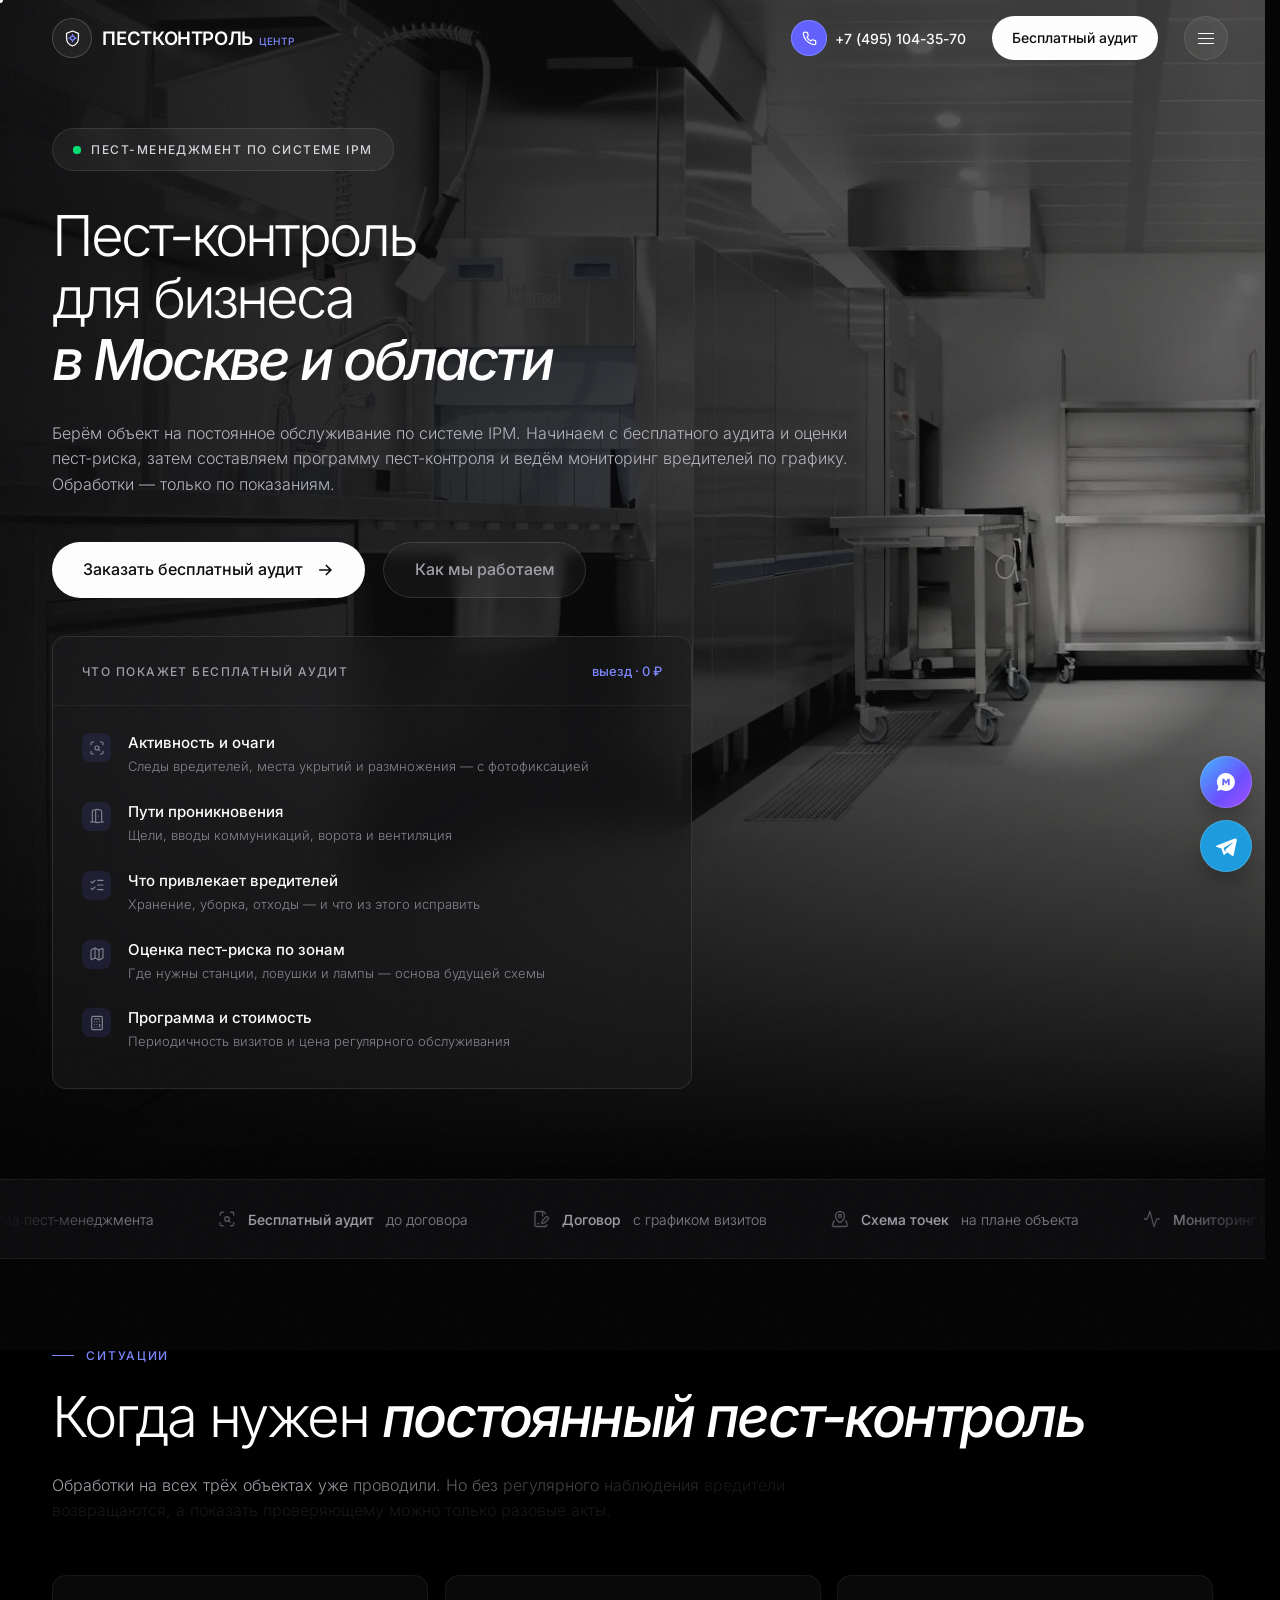
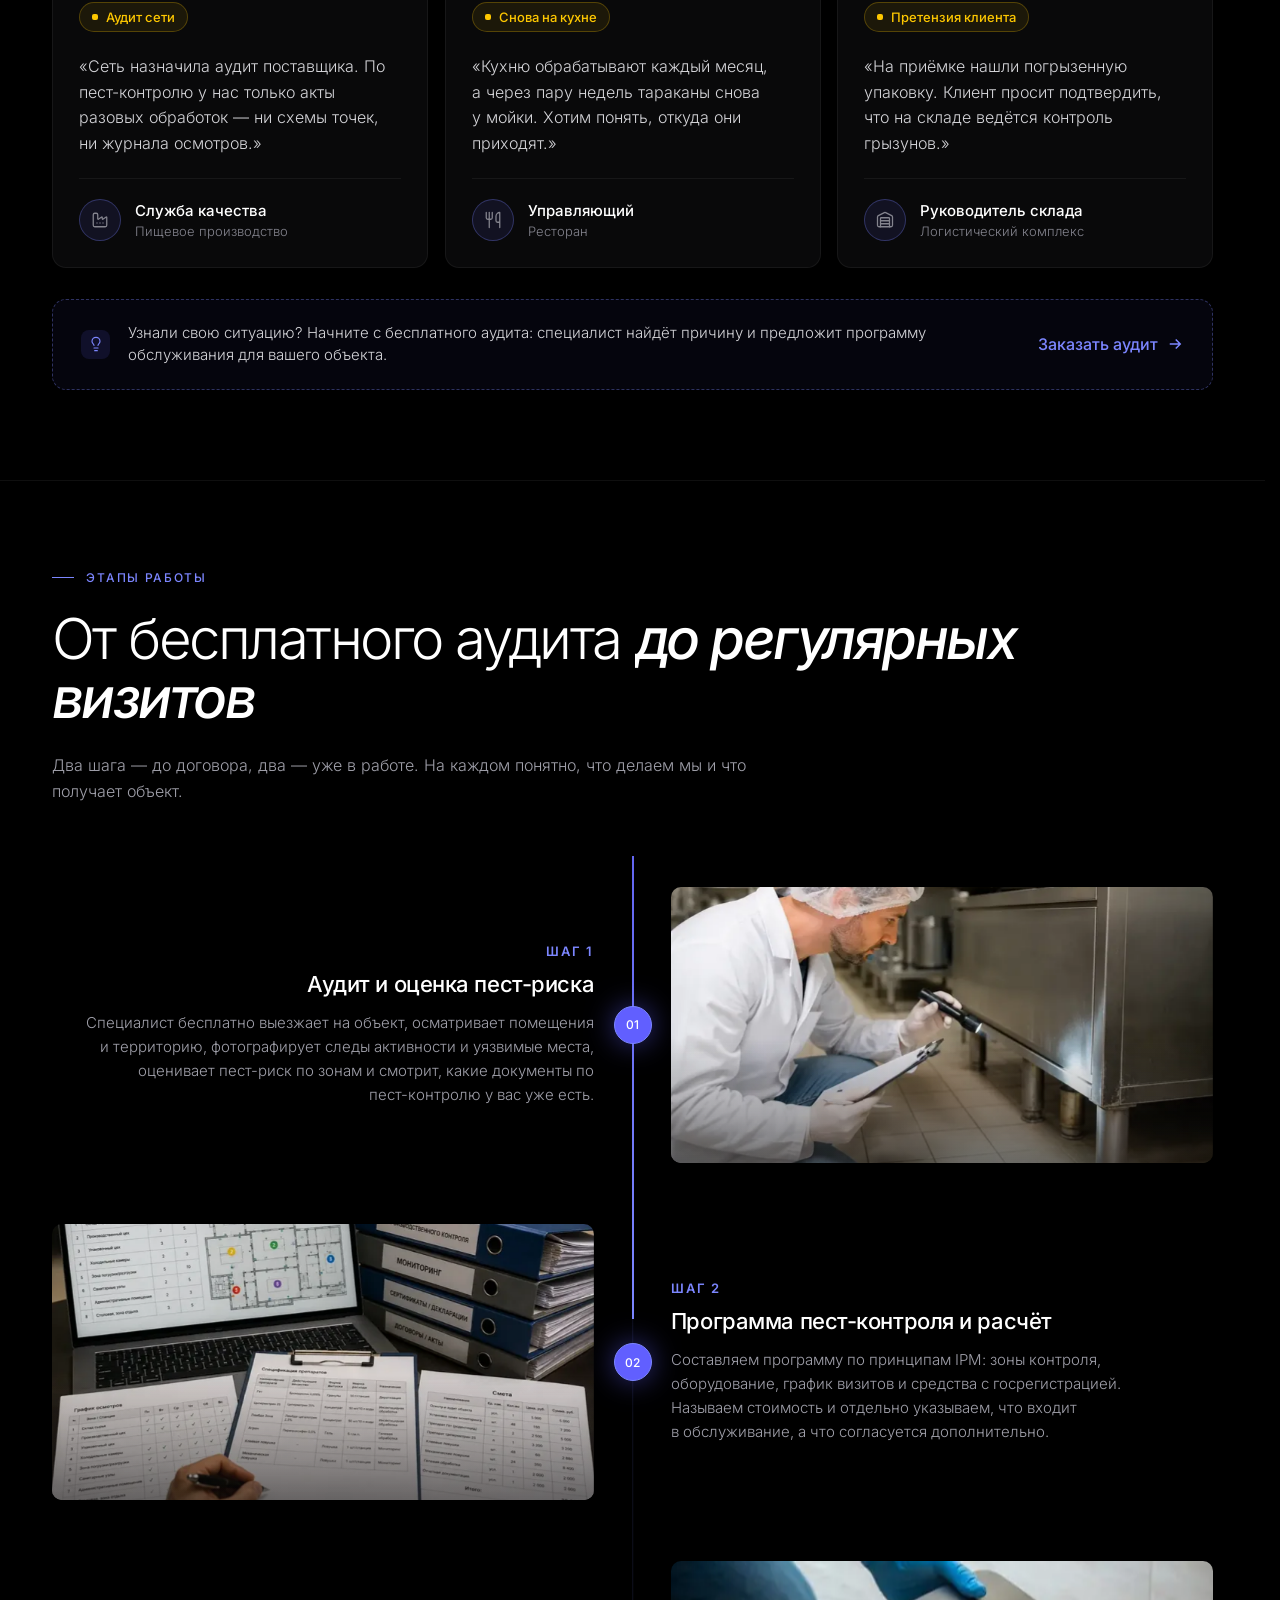
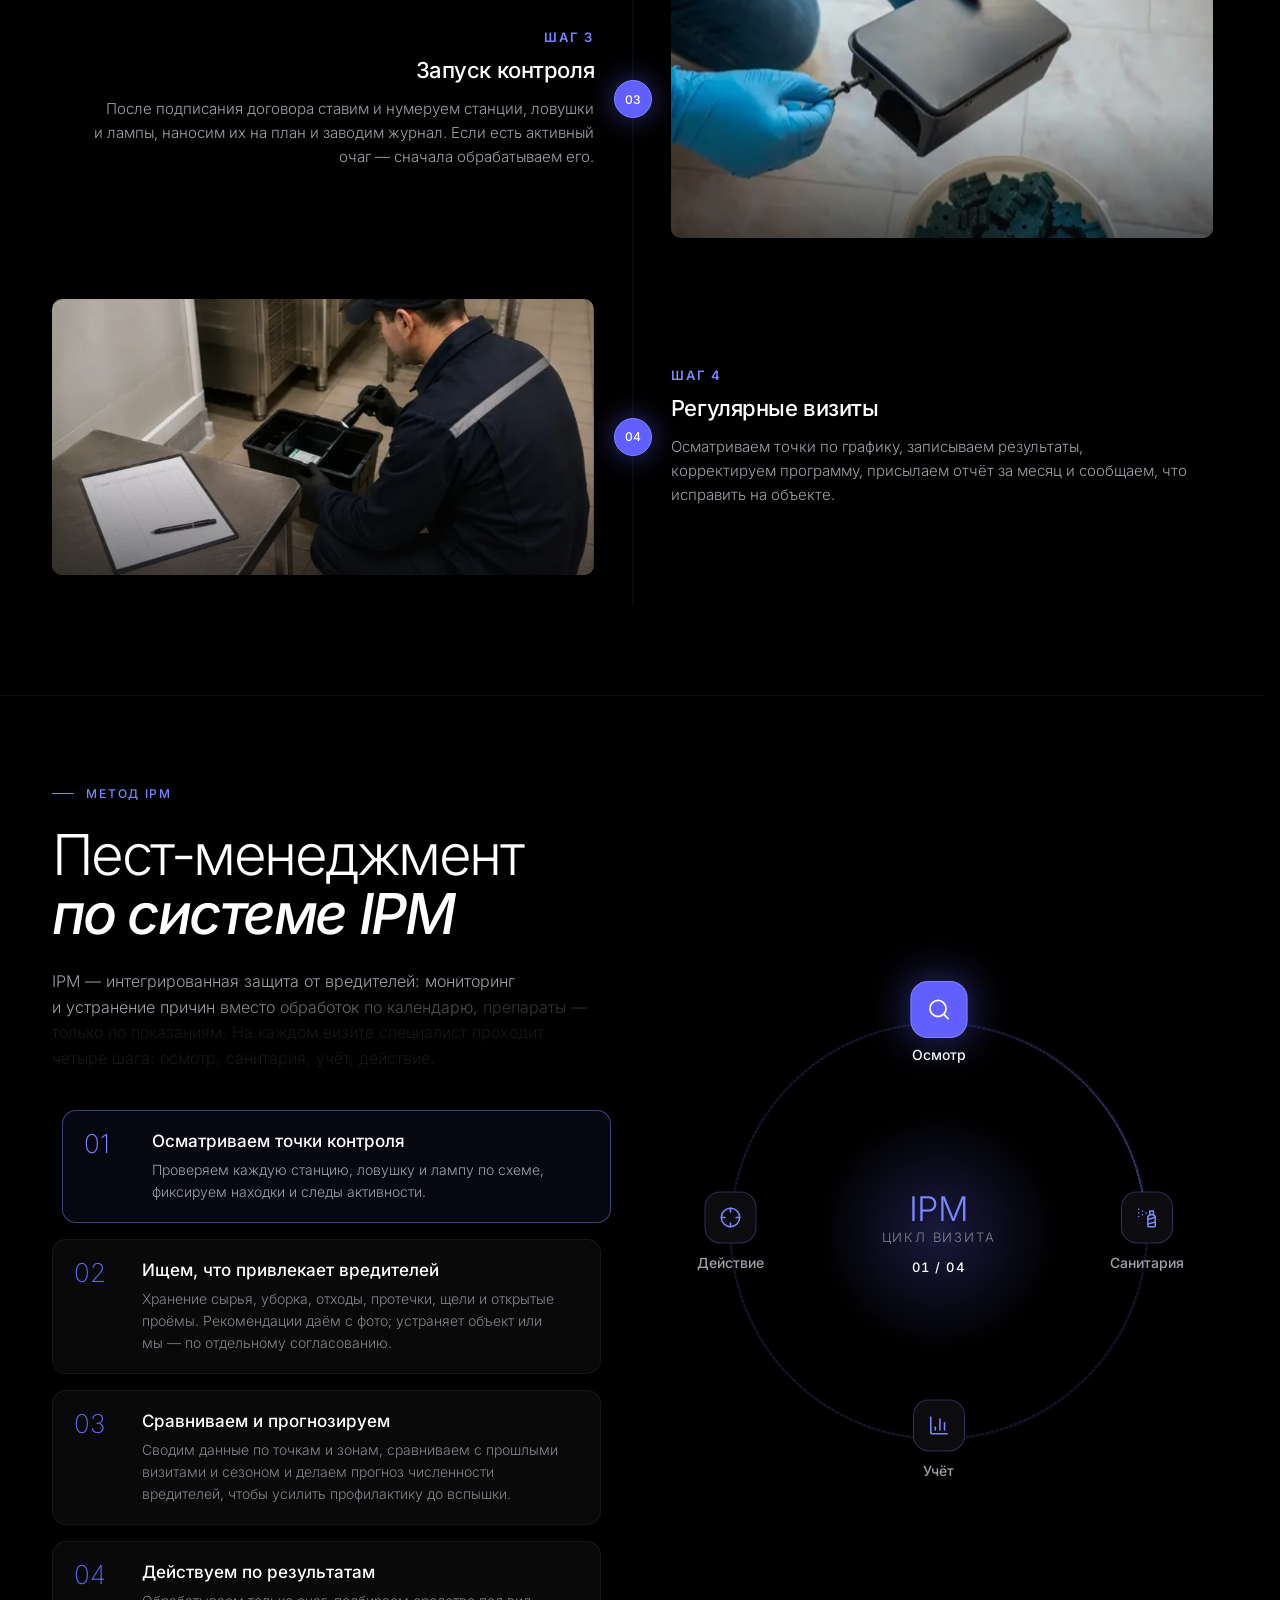
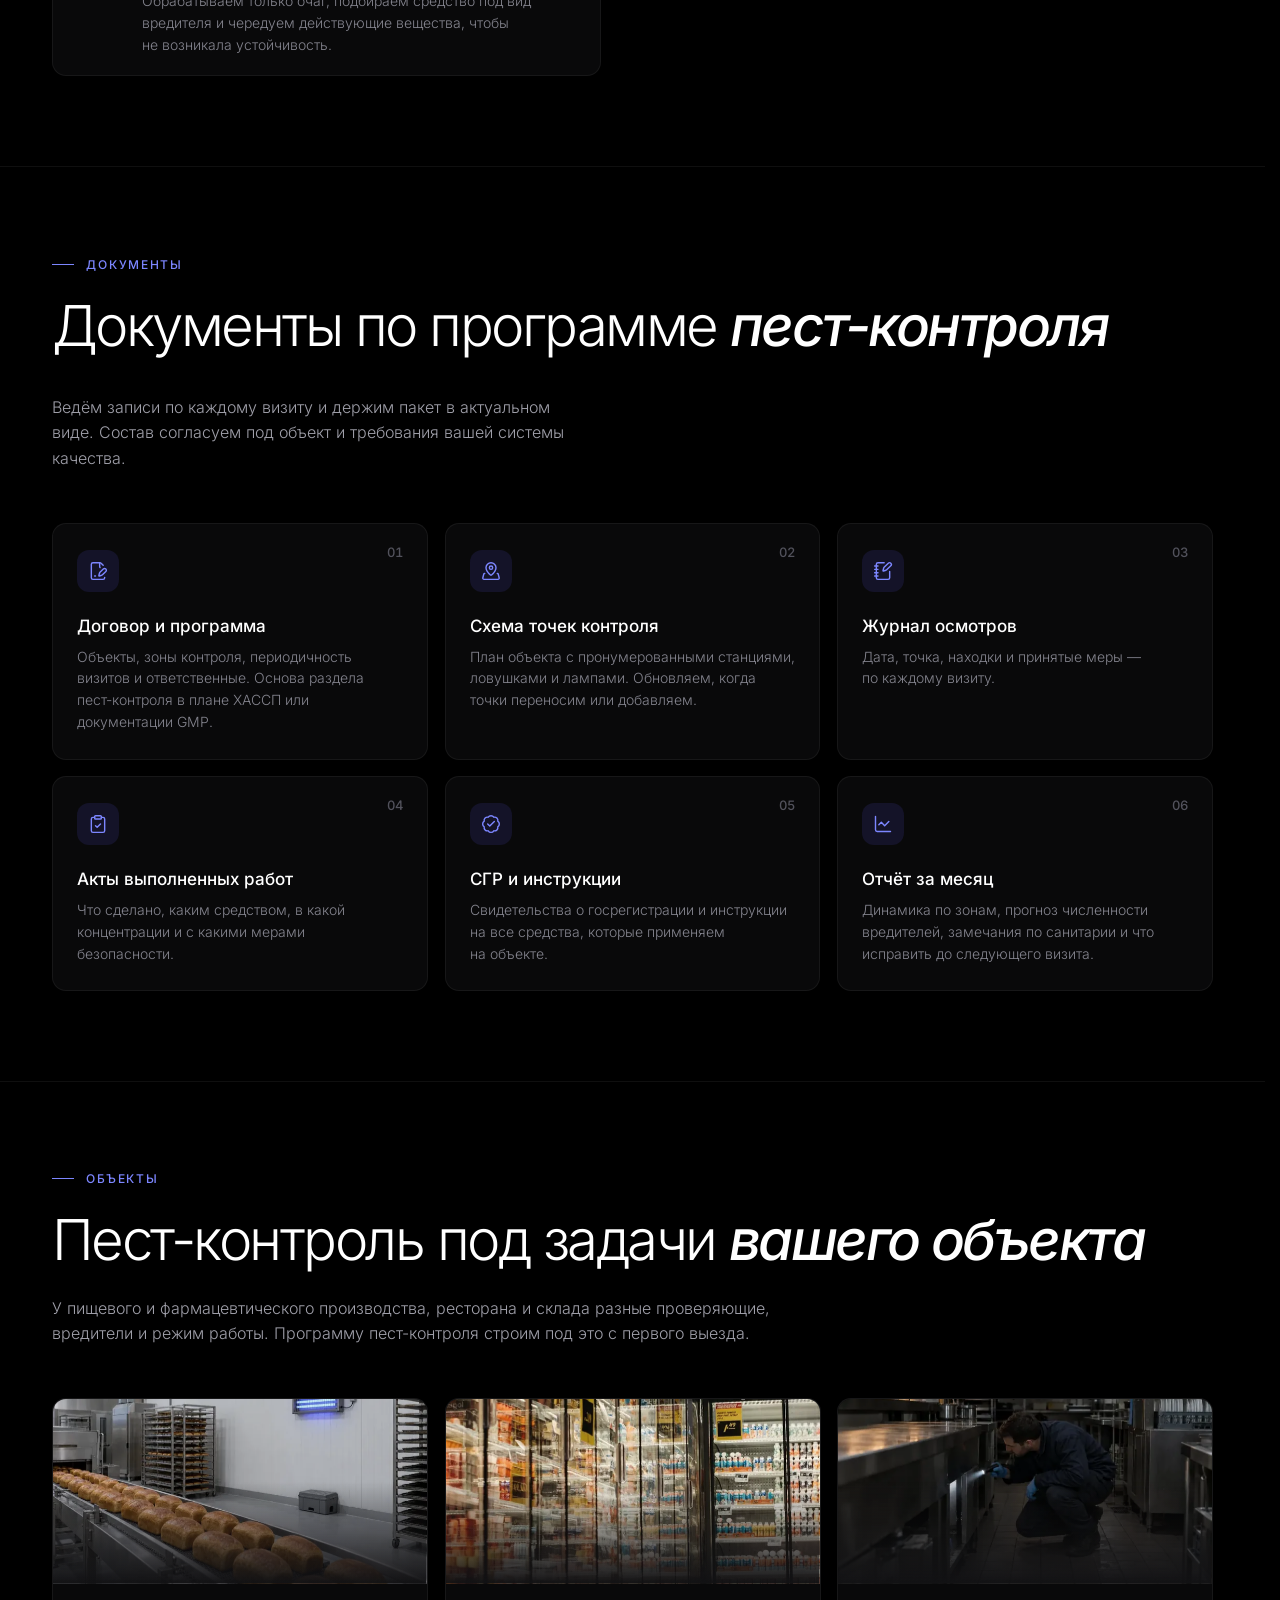
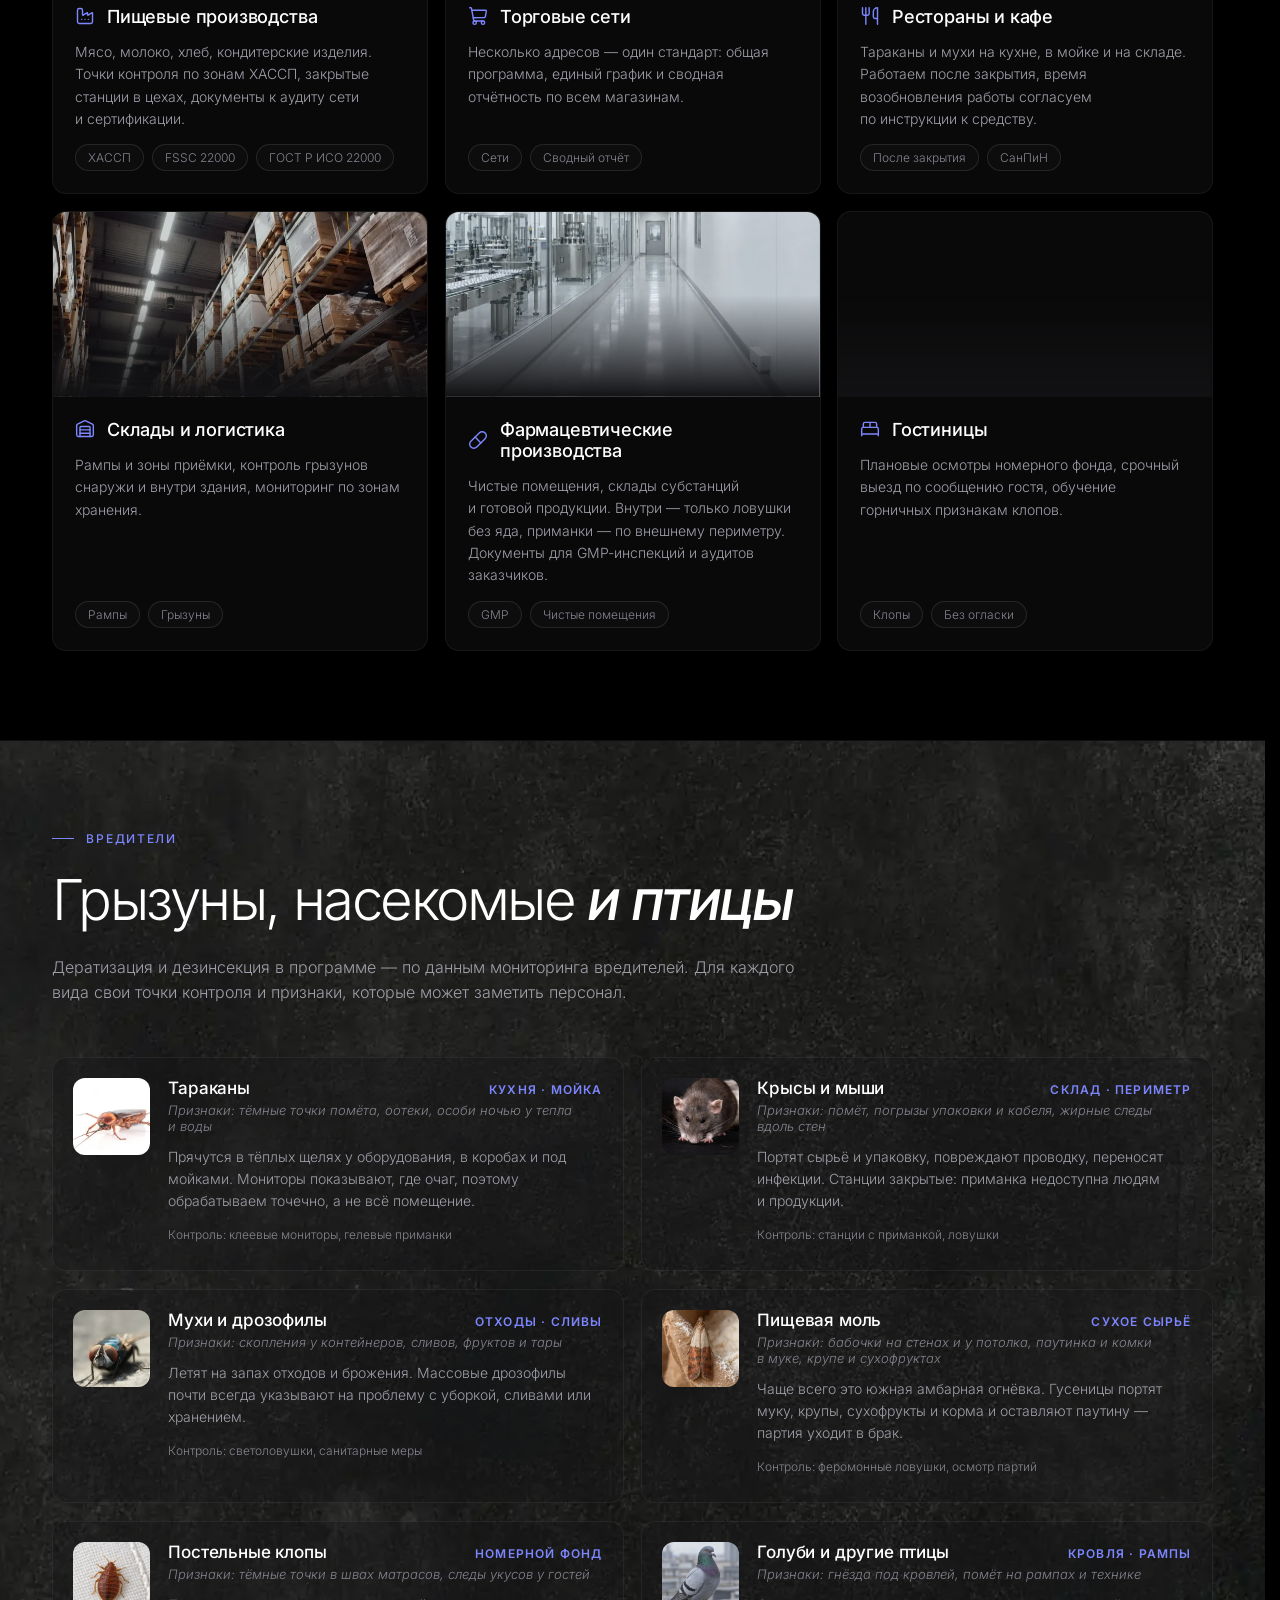
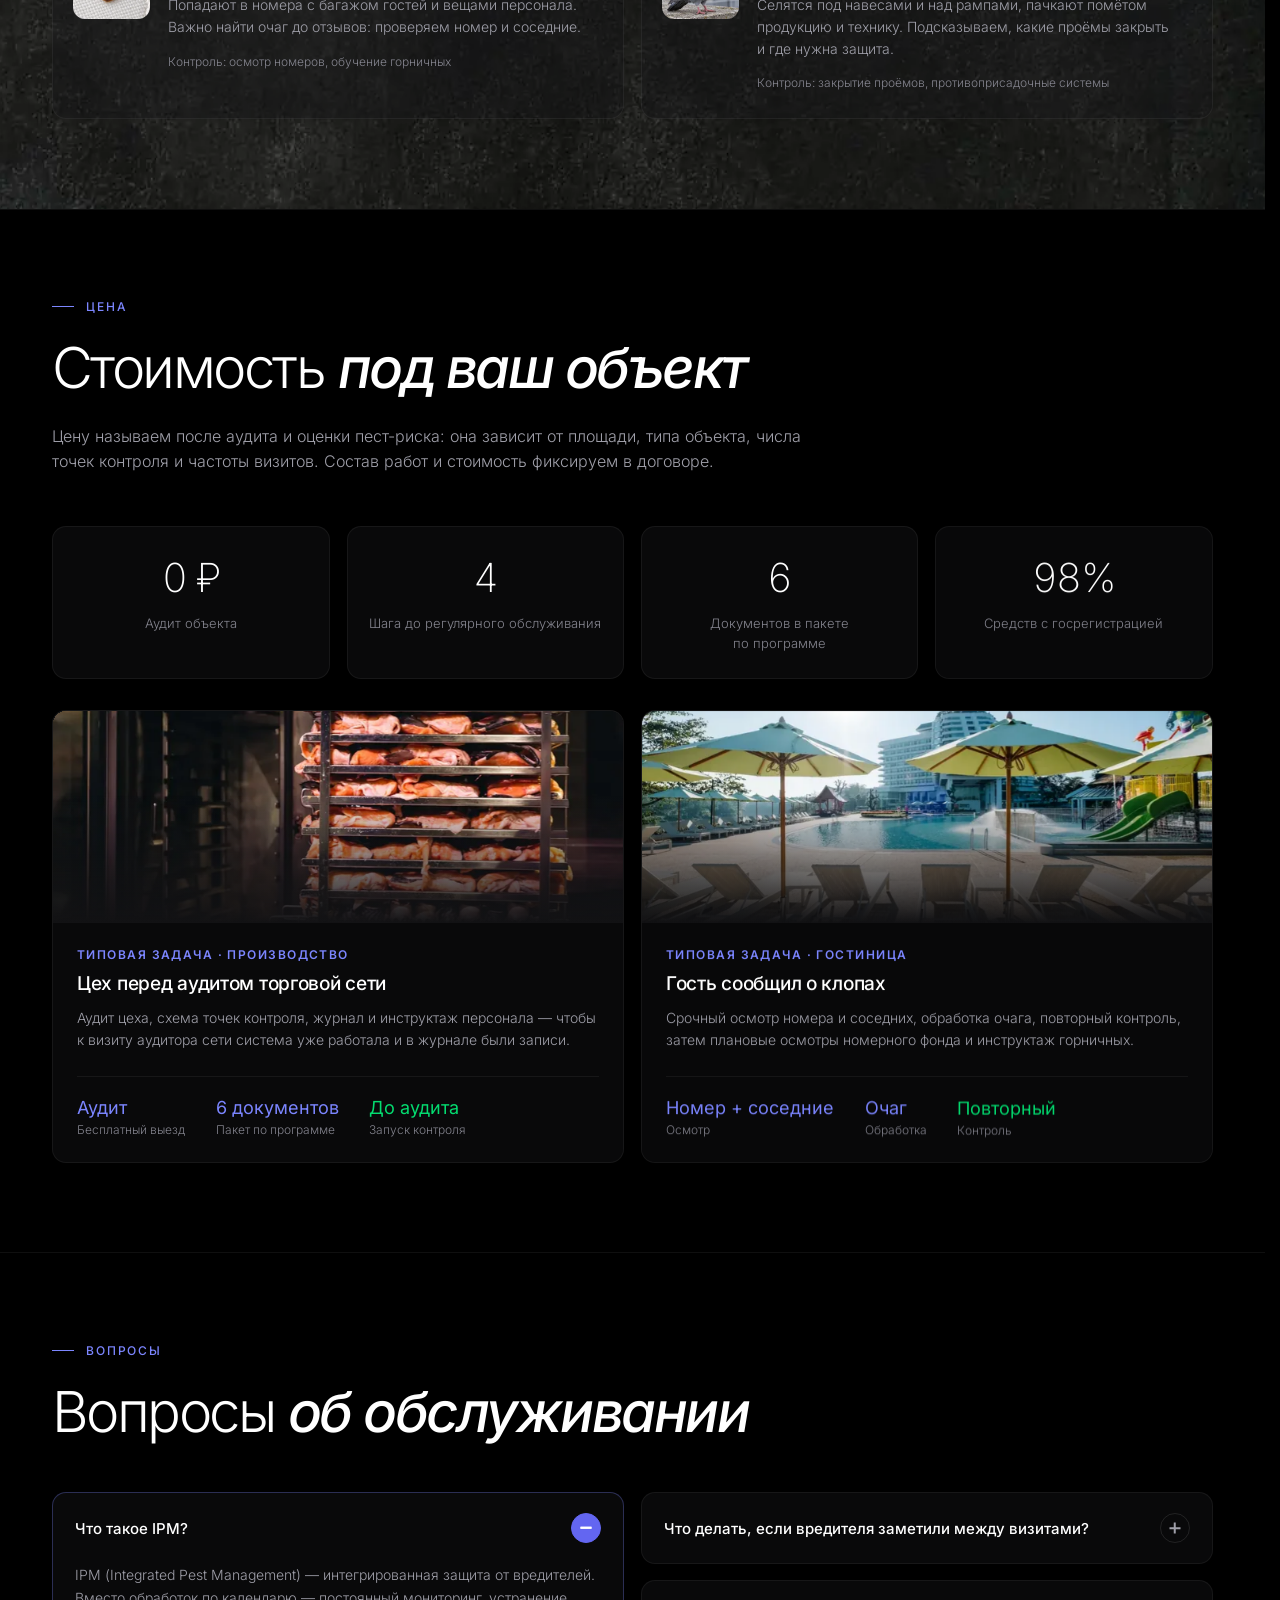
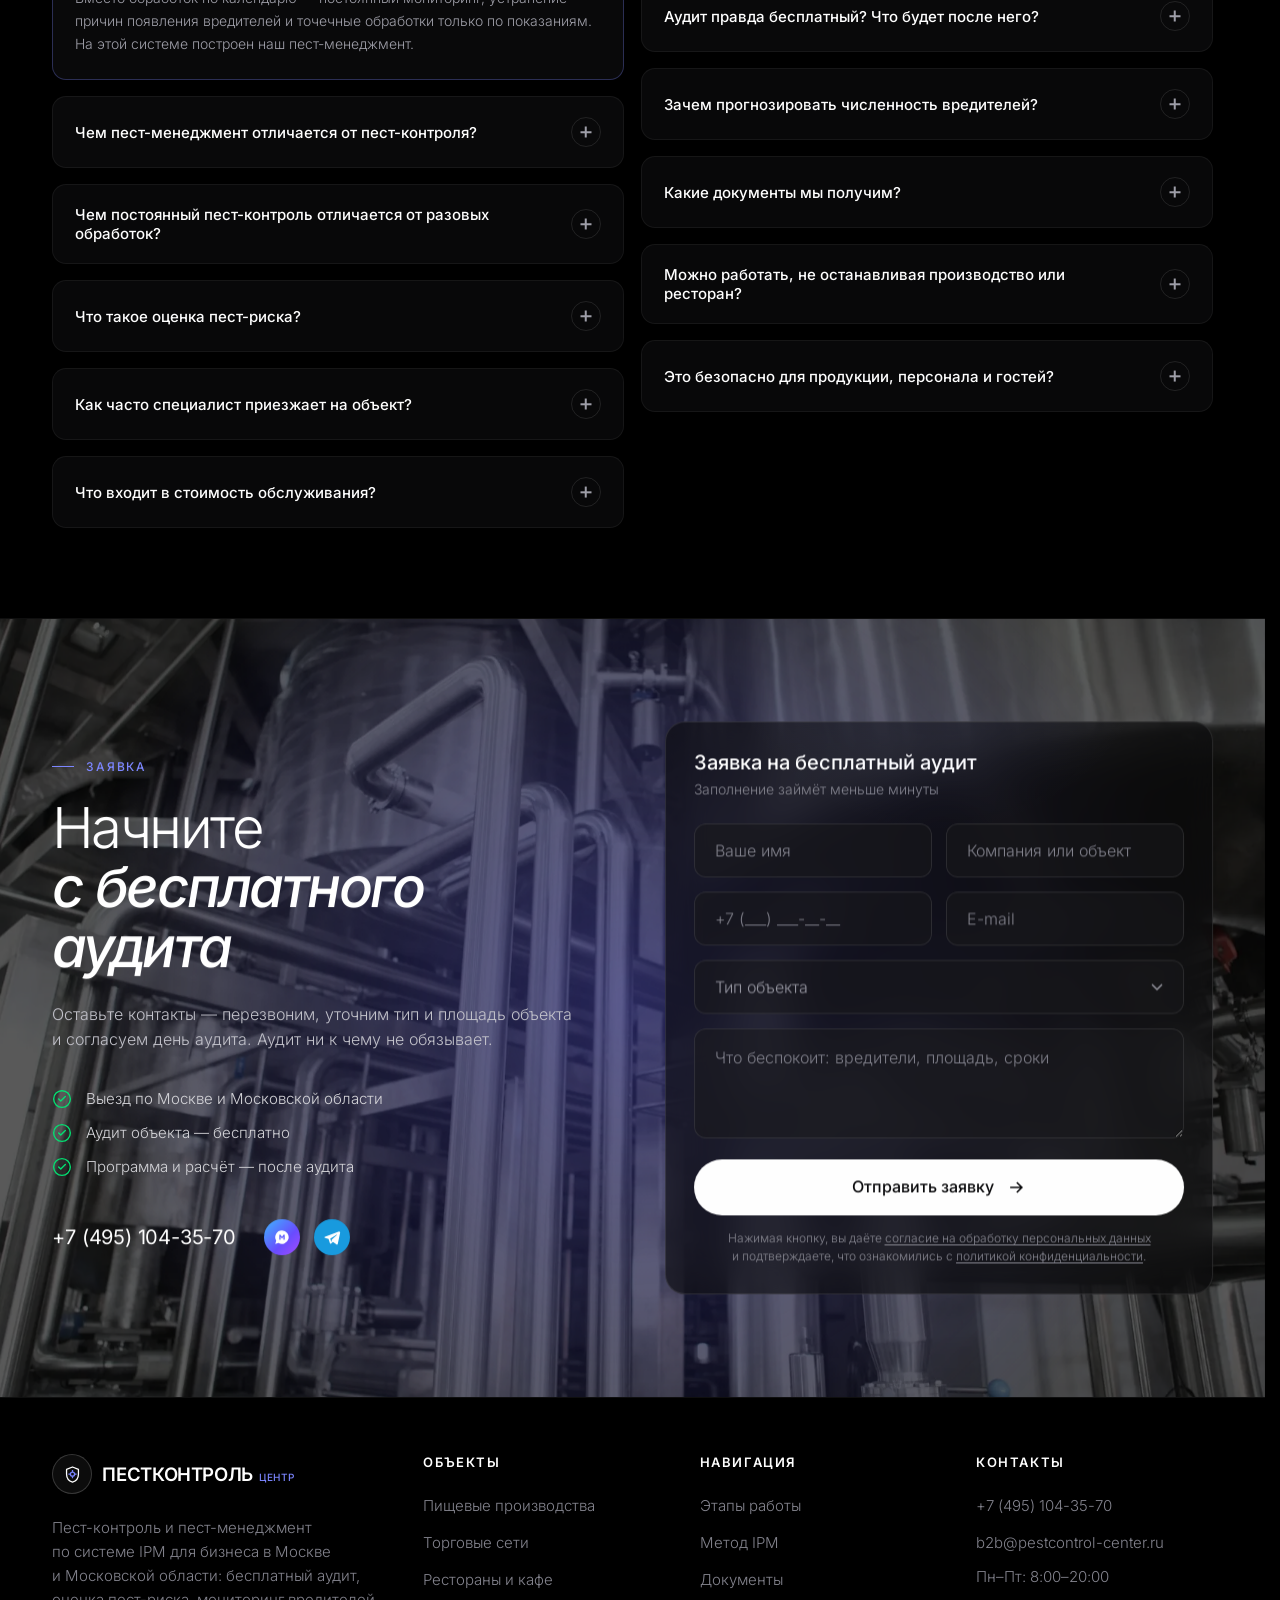
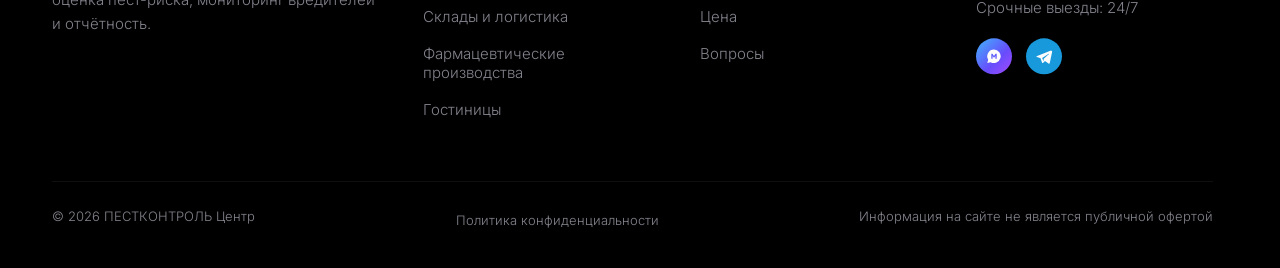
==== commit f9ed1992: "Merge branch 'fab' into gh-pages: готовый текст в Telegram" ====
--- a/index.html
+++ b/index.html
@@ -3,6 +3,7 @@
 <head>
 <meta charset="utf-8">
 <meta name="viewport" content="width=device-width,initial-scale=1,viewport-fit=cover">
+<meta name="robots" content="noindex, nofollow"><!-- только в ветке gh-pages: тестовая копия не индексируется -->
 <title>Пест-контроль и пест-менеджмент для бизнеса в Москве и области — ПЕСТКОНТРОЛЬ Центр</title>
 <meta name="description" content="Пест-контроль и пест-менеджмент по системе IPM для предприятий Москвы и области: бесплатный аудит и оценка пест-риска, программа пест-контроля, мониторинг вредителей и прогноз численности.">
 <meta name="theme-color" content="#000000">
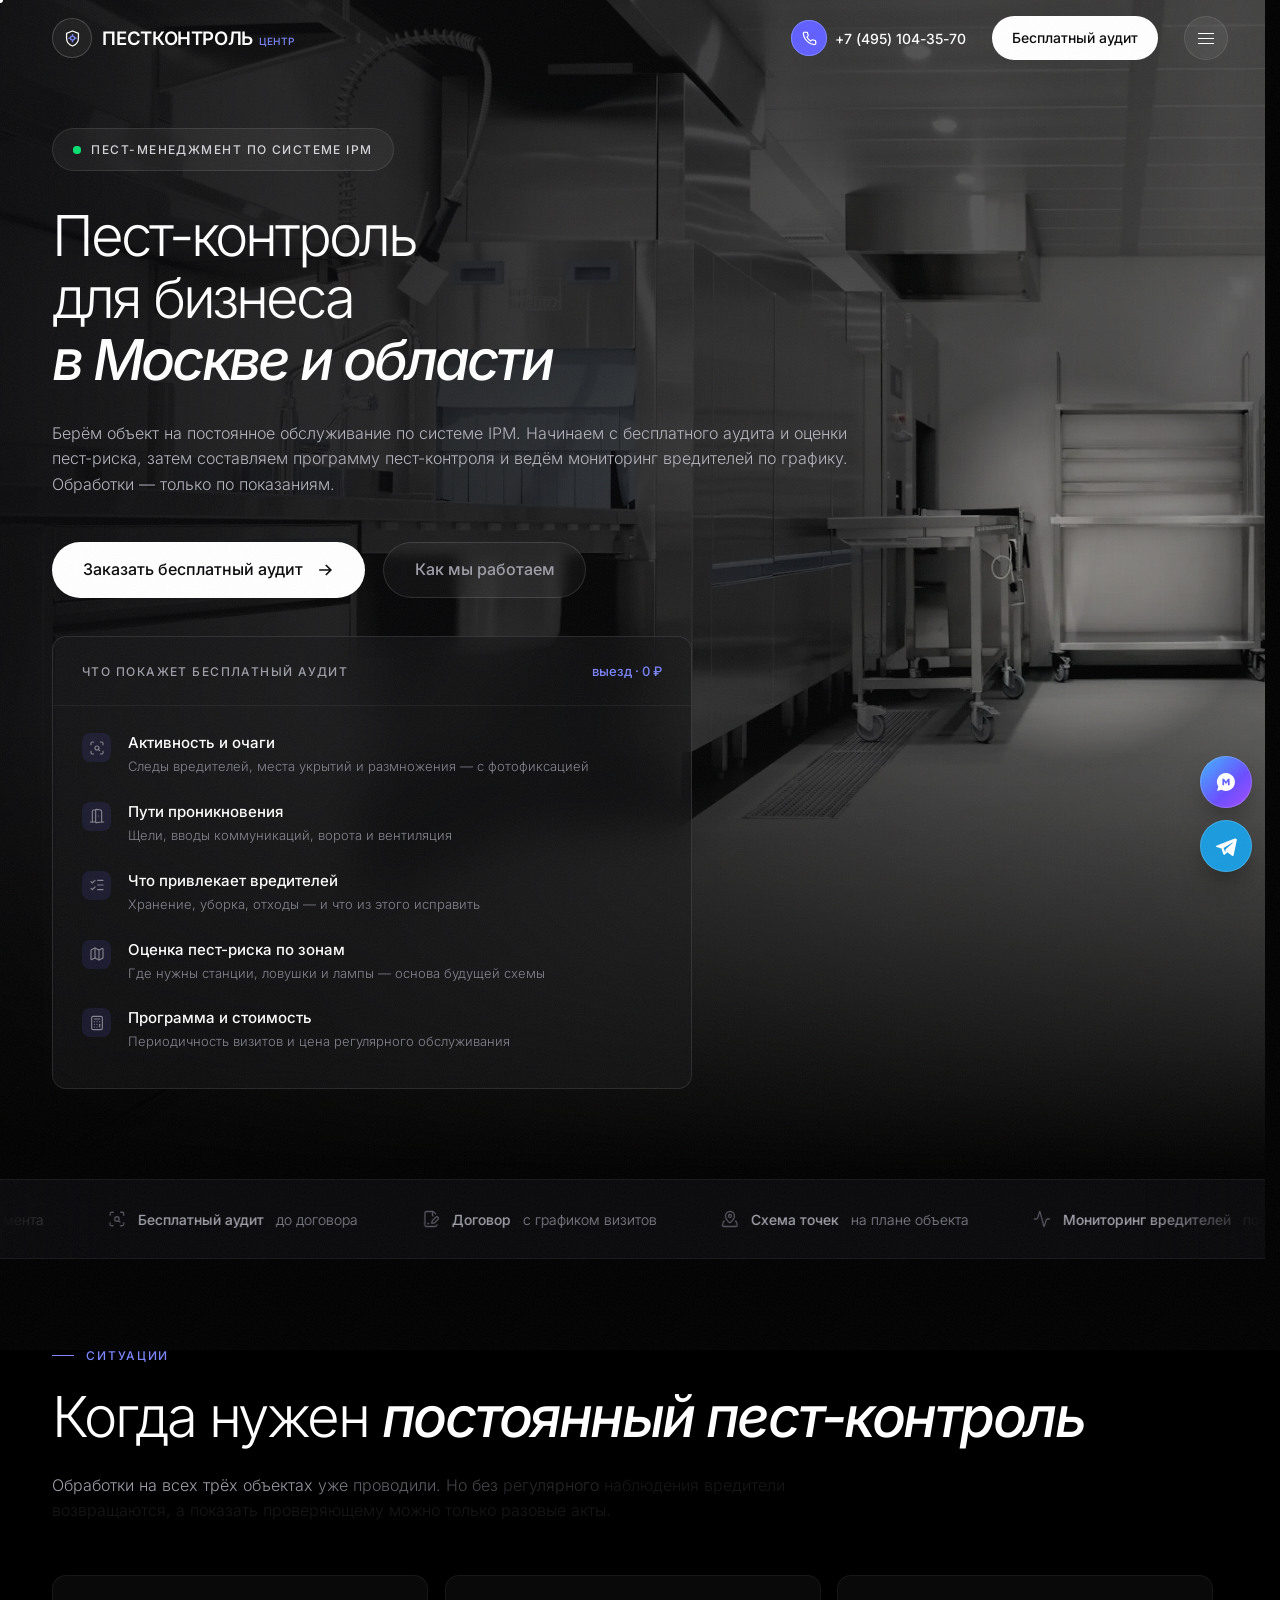
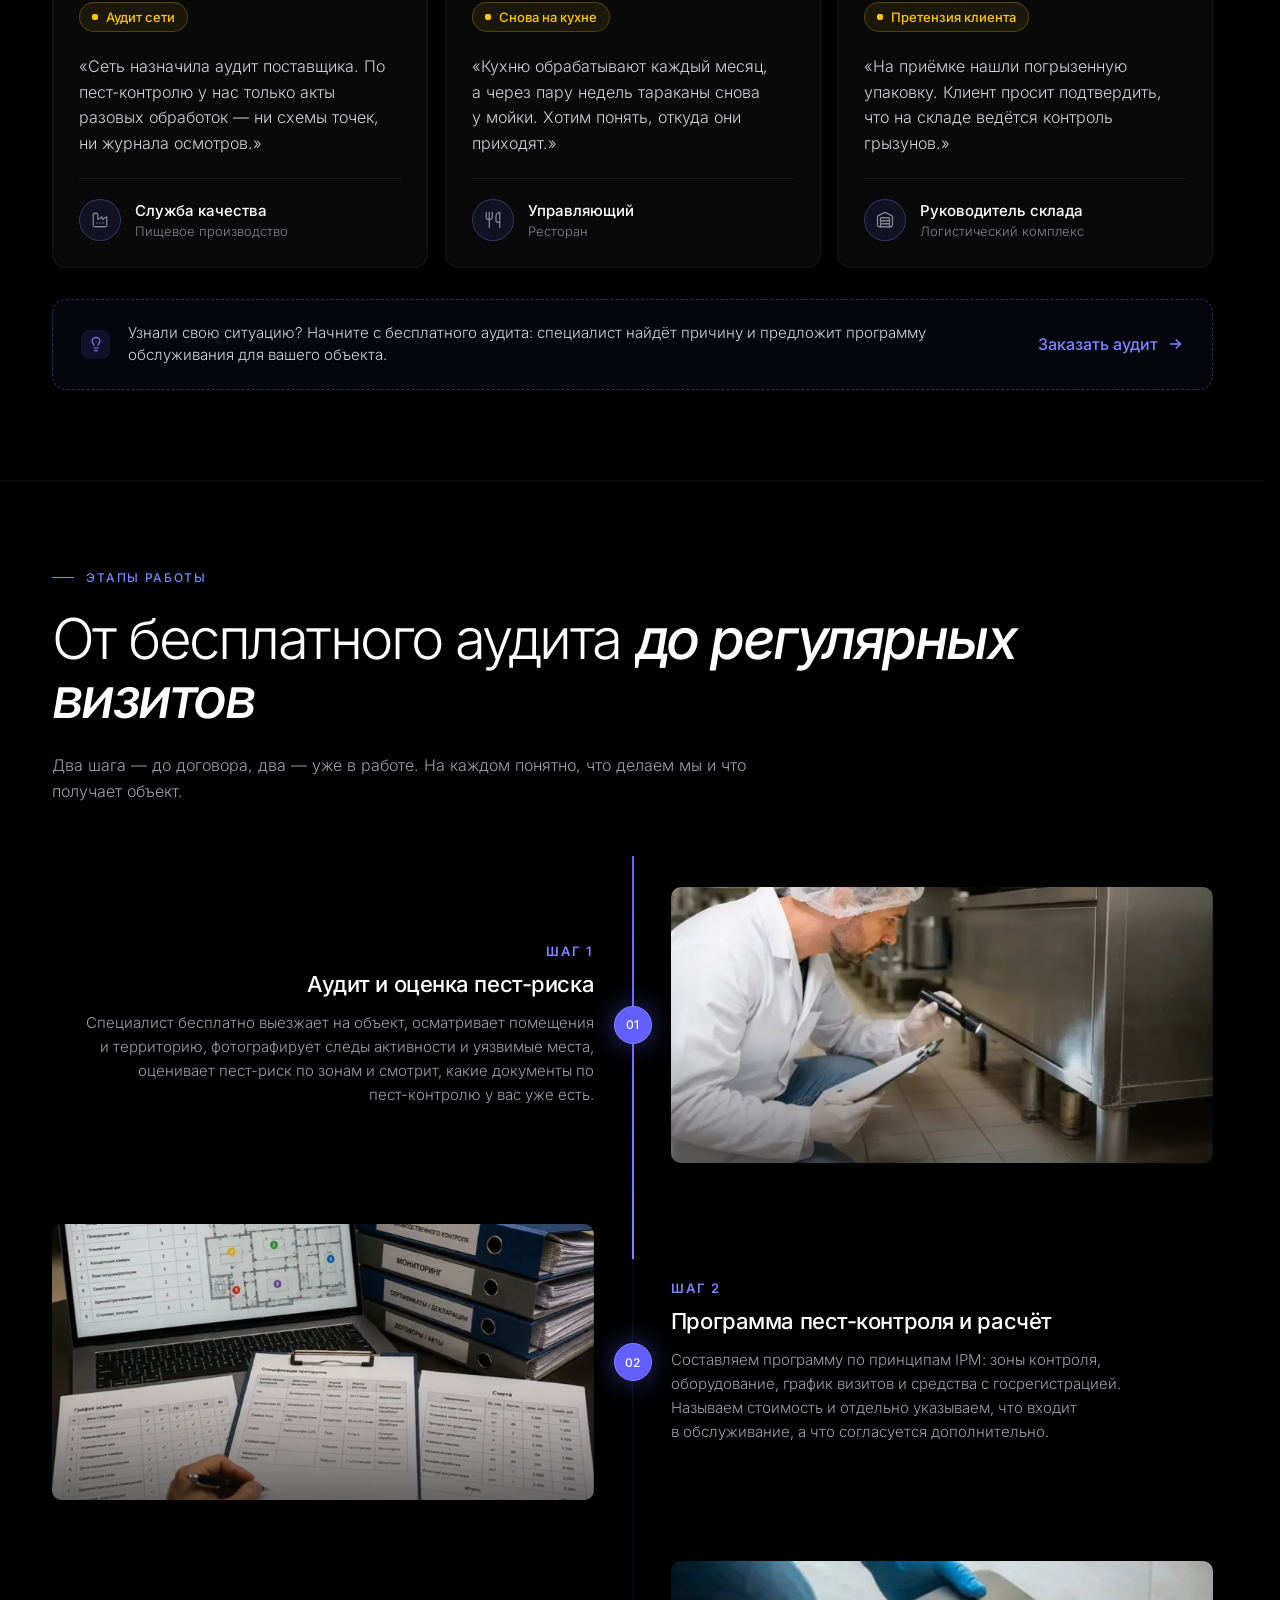
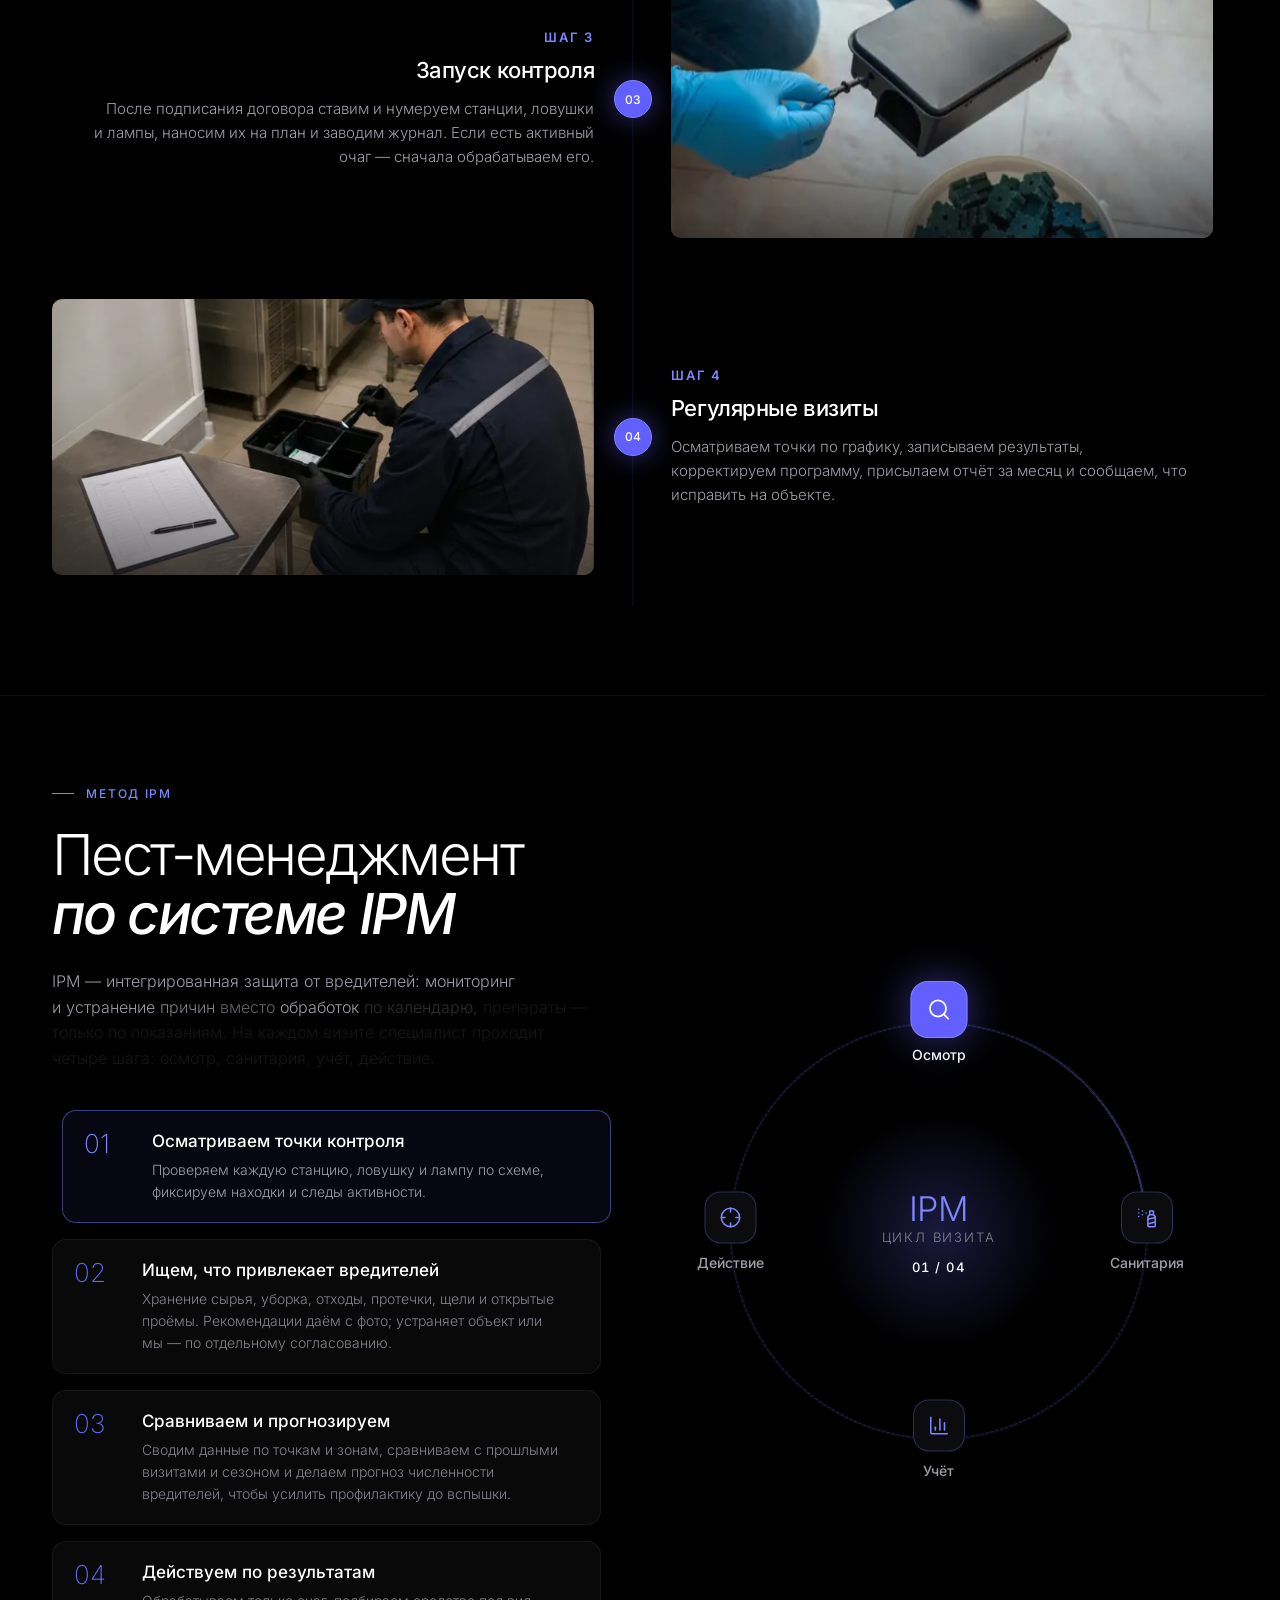
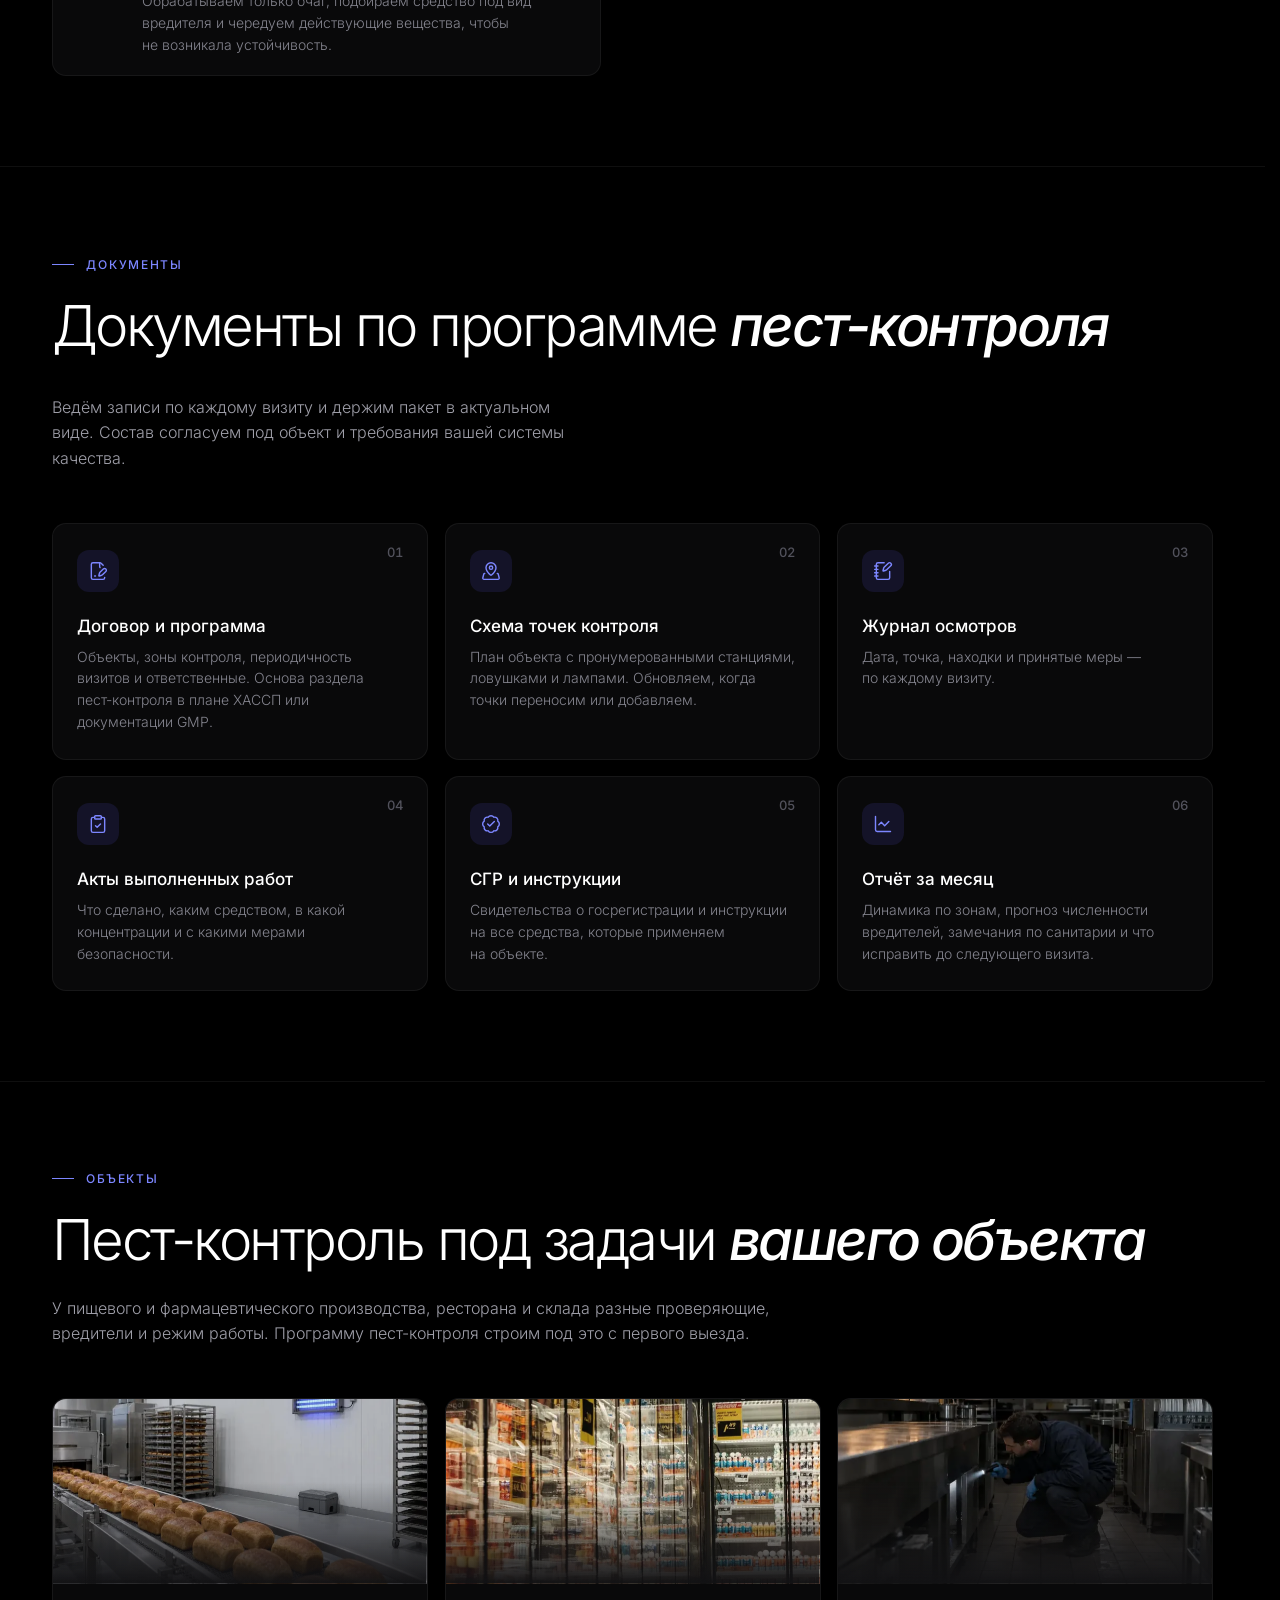
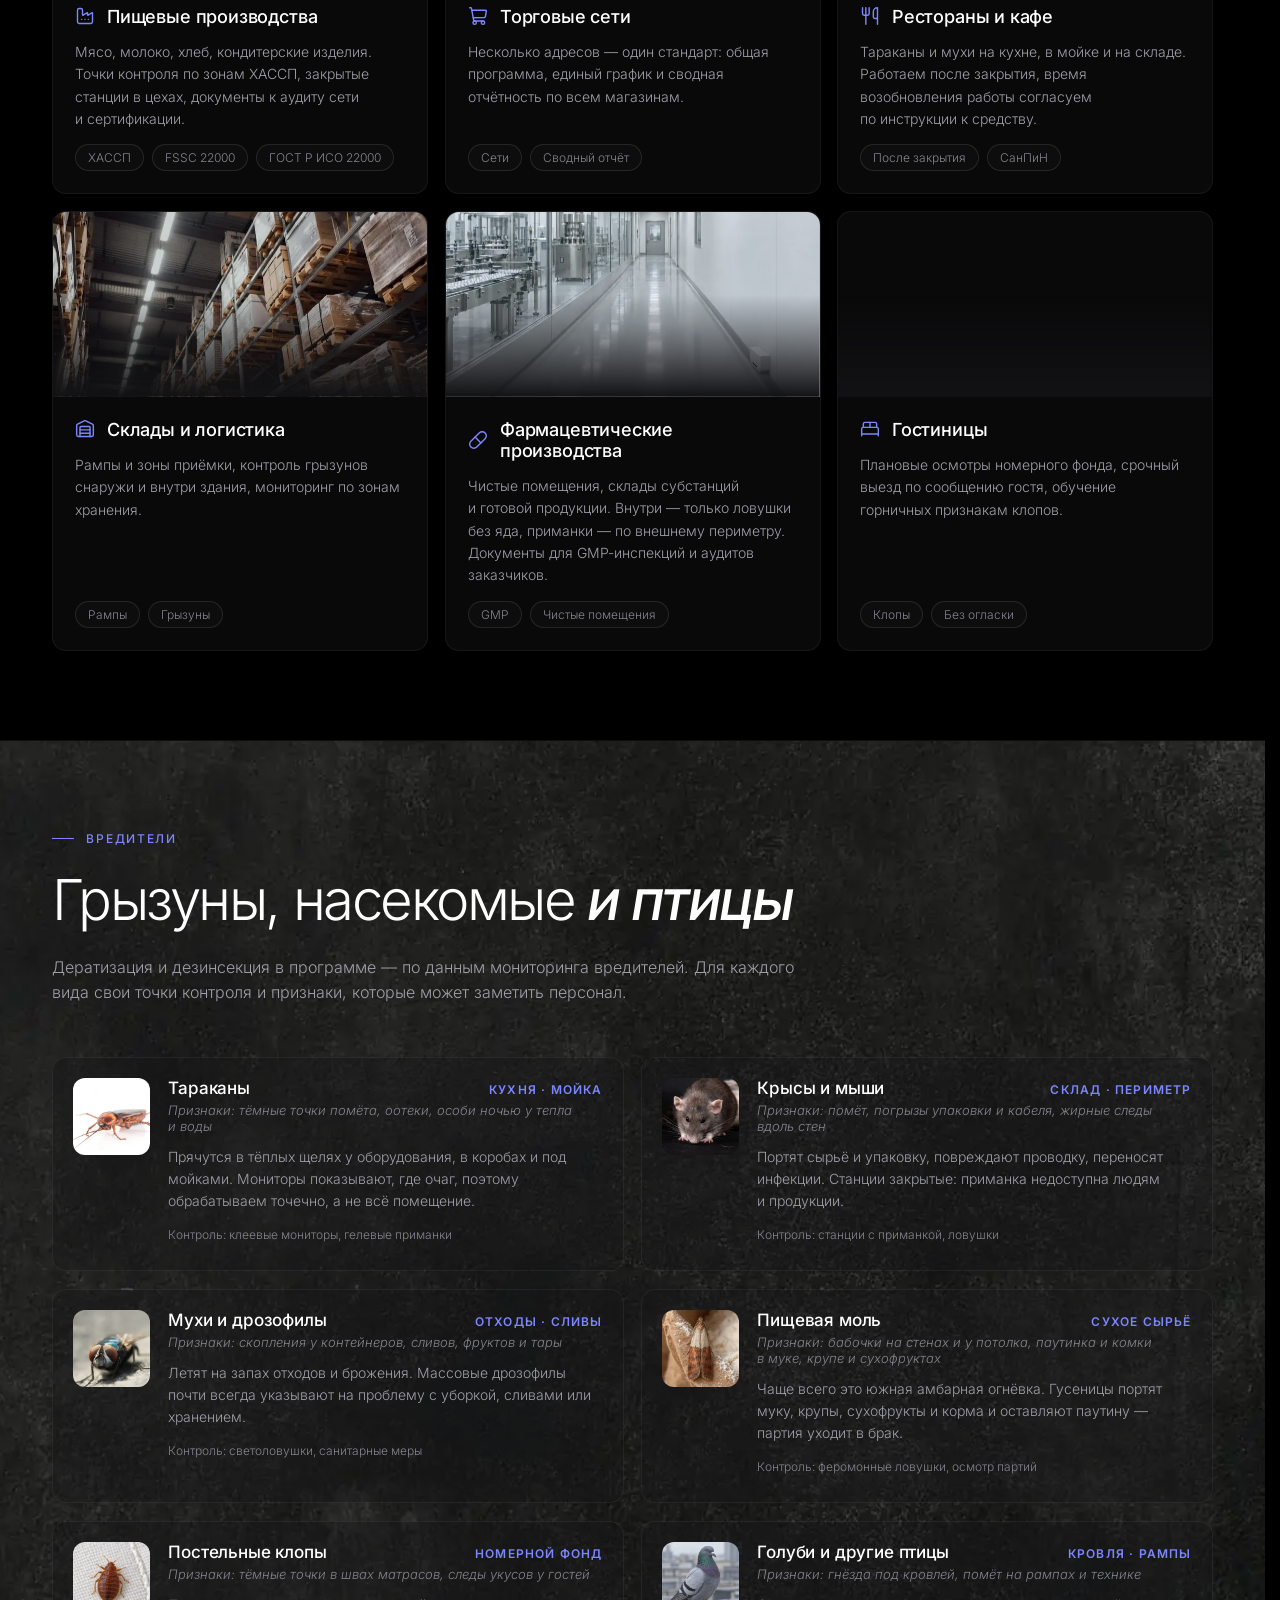
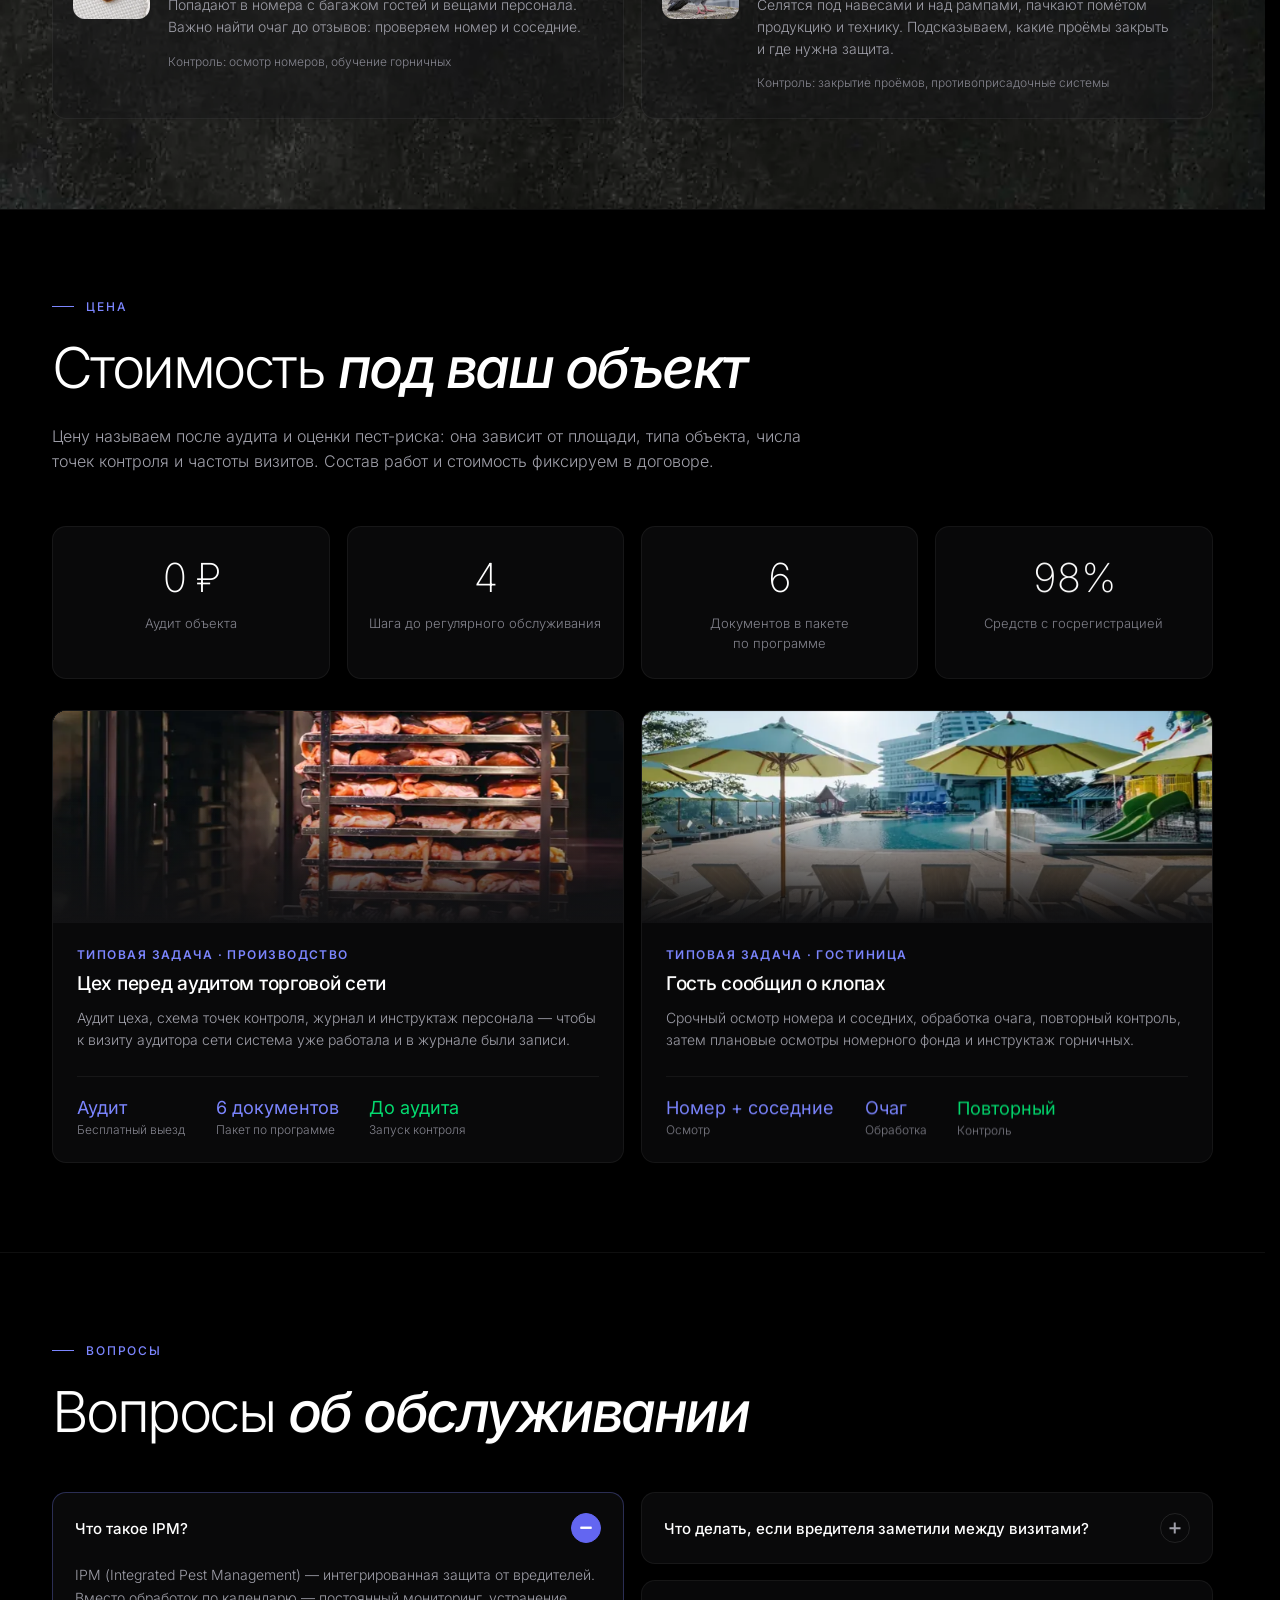
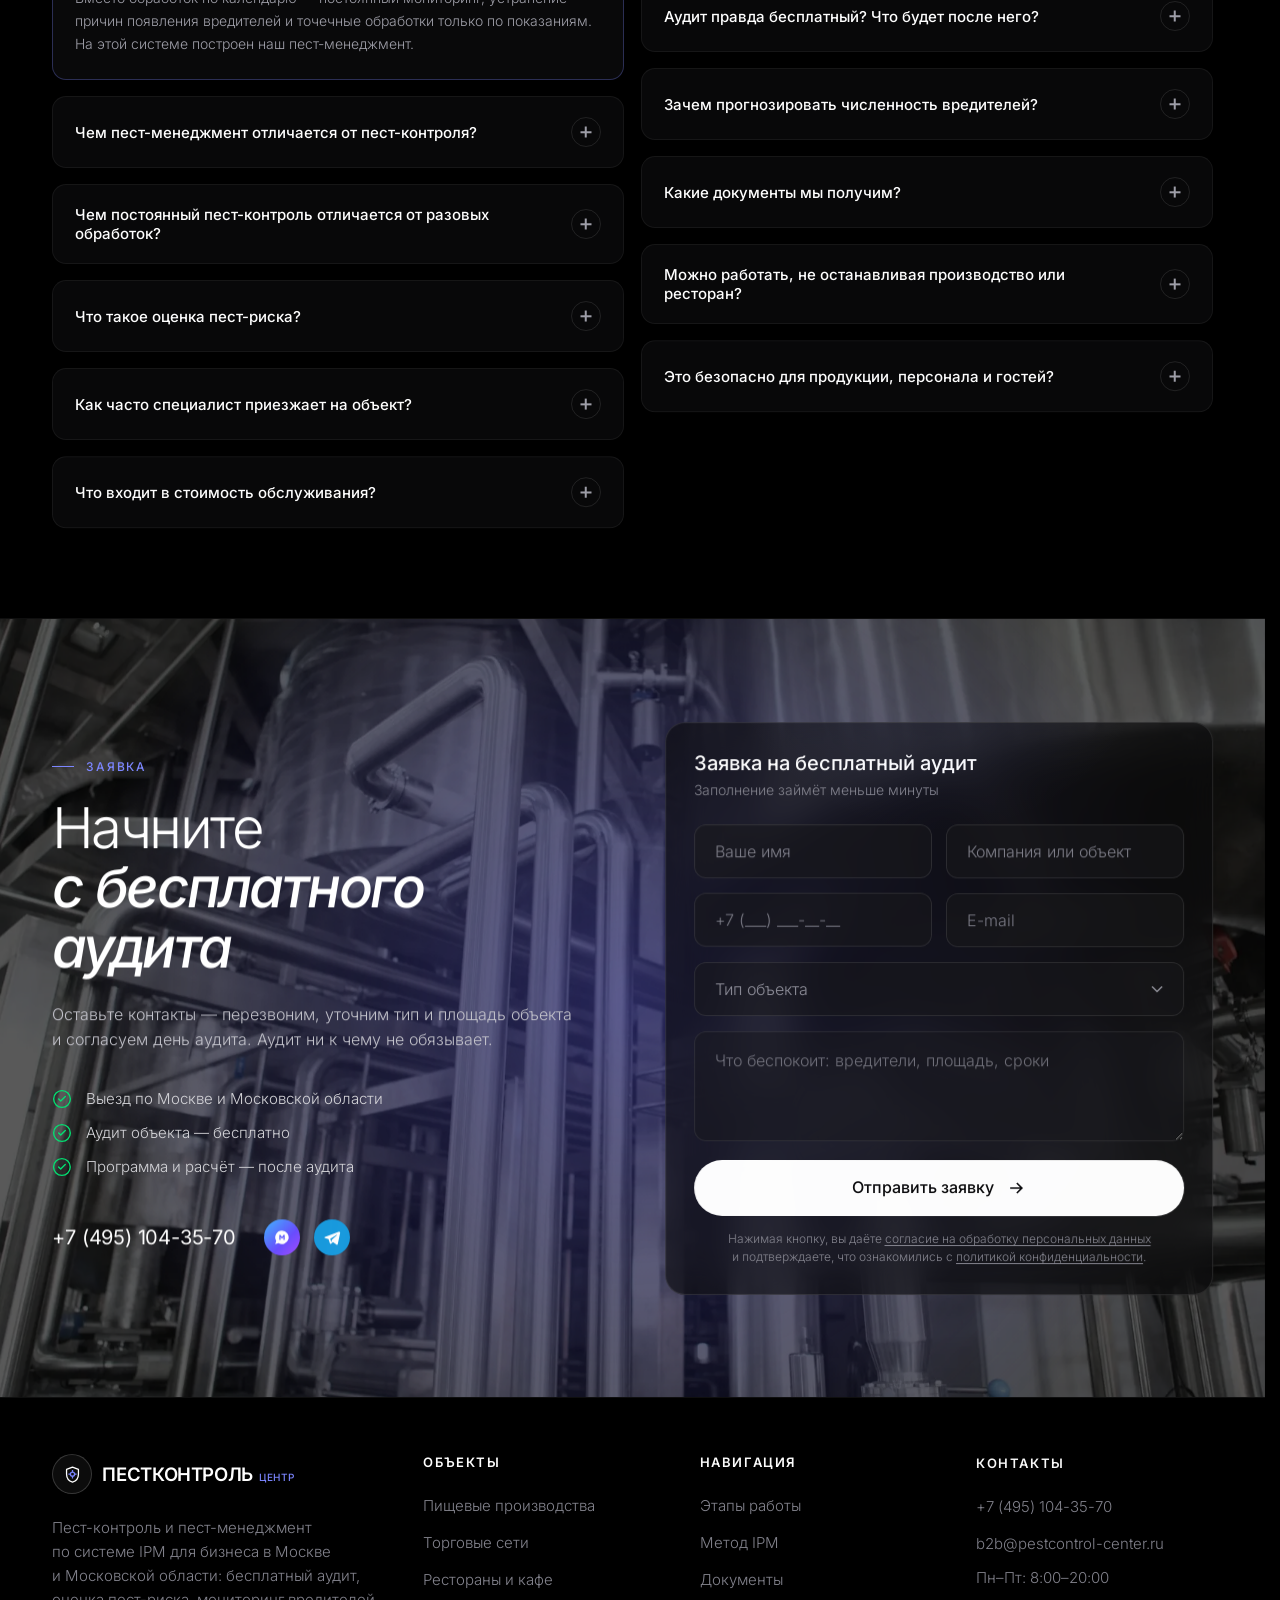
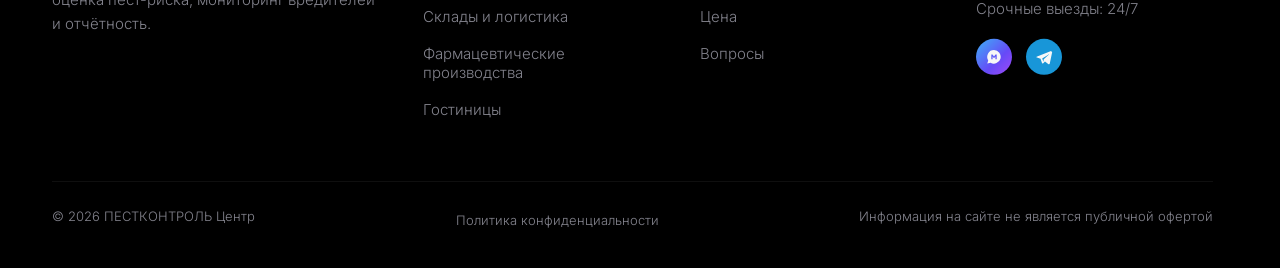
==== commit af6022bf: "Первый экран не сдвигается при постепенной загрузке: постоянный запас фона по вертикали, затемнение " ====
--- a/index.html
+++ b/index.html
@@ -3,7 +3,6 @@
 <head>
 <meta charset="utf-8">
 <meta name="viewport" content="width=device-width,initial-scale=1,viewport-fit=cover">
-<meta name="robots" content="noindex, nofollow"><!-- только в ветке gh-pages: тестовая копия не индексируется -->
 <title>Пест-контроль и пест-менеджмент для бизнеса в Москве и области — ПЕСТКОНТРОЛЬ Центр</title>
 <meta name="description" content="Пест-контроль и пест-менеджмент по системе IPM для предприятий Москвы и области: бесплатный аудит и оценка пест-риска, программа пест-контроля, мониторинг вредителей и прогноз численности.">
 <meta name="theme-color" content="#000000">
@@ -24,7 +23,7 @@
   setTimeout(function(){ if(!document.documentElement.classList.contains('anim-ready')) document.documentElement.classList.add('anim-fail'); }, 4000);
 </script>
 <link rel="canonical" href="https://xn----itbbsflddbfpfdodg9d0f.xn--p1ai/">
-<!-- style:start --><style>@font-face{font-family:Inter;font-style:normal;font-weight:100 900;font-display:swap;src:url(fonts/inter-ru-wght-normal.woff2) format("woff2");unicode-range:U+0020-007E,U+00A0,U+00A9,U+00AB,U+00AD,U+00B0,U+00B7,U+00BB,U+00D7,U+0401,U+0410-044F,U+0451,U+2009,U+2010-2015,U+2018-201E,U+2022,U+2026,U+202F,U+2116,U+20BD,U+2192,U+2212}@font-face{font-family:Inter;font-style:normal;font-weight:100 900;font-display:swap;src:url(fonts/inter-cyrillic-wght-normal.woff2) format("woff2");unicode-range:U+0301,U+0400,U+0402-040F,U+0450,U+0452-045F,U+0490-0491,U+04B0-04B1}@font-face{font-family:Inter;font-style:normal;font-weight:100 900;font-display:swap;src:url(fonts/inter-latin-wght-normal.woff2) format("woff2");unicode-range:U+0000-001F,U+007F-009F,U+00A1-00A8,U+00AA,U+00AC,U+00AE-00AF,U+00B1-00B6,U+00B8-00BA,U+00BC-00D6,U+00D8-00FF,U+0131,U+0152-0153,U+02BB-02BC,U+02C6,U+02DA,U+02DC,U+0304,U+0308,U+0329,U+2000-2008,U+200A-200F,U+2016-2017,U+201F-2021,U+2023-2025,U+2027-202E,U+2030-206F,U+20AC,U+2122,U+2191,U+2193,U+2215,U+FEFF,U+FFFD}@font-face{font-family:Inter;font-style:italic;font-weight:100 900;font-display:swap;src:url(fonts/inter-ru-wght-italic.woff2) format("woff2");unicode-range:U+0020-007E,U+00A0,U+00A9,U+00AB,U+00AD,U+00B0,U+00B7,U+00BB,U+00D7,U+0401,U+0410-044F,U+0451,U+2009,U+2010-2015,U+2018-201E,U+2022,U+2026,U+202F,U+2116,U+20BD,U+2192,U+2212}@font-face{font-family:Inter;font-style:italic;font-weight:100 900;font-display:swap;src:url(fonts/inter-cyrillic-wght-italic.woff2) format("woff2");unicode-range:U+0301,U+0400,U+0402-040F,U+0450,U+0452-045F,U+0490-0491,U+04B0-04B1}@font-face{font-family:Inter;font-style:italic;font-weight:100 900;font-display:swap;src:url(fonts/inter-latin-wght-italic.woff2) format("woff2");unicode-range:U+0000-001F,U+007F-009F,U+00A1-00A8,U+00AA,U+00AC,U+00AE-00AF,U+00B1-00B6,U+00B8-00BA,U+00BC-00D6,U+00D8-00FF,U+0131,U+0152-0153,U+02BB-02BC,U+02C6,U+02DA,U+02DC,U+0304,U+0308,U+0329,U+2000-2008,U+200A-200F,U+2016-2017,U+201F-2021,U+2023-2025,U+2027-202E,U+2030-206F,U+20AC,U+2122,U+2191,U+2193,U+2215,U+FEFF,U+FFFD}:root{--bg:#000;--bg2:#09090b;--card:rgba(24,24,27,.4);--line:rgba(255,255,255,.06);--line2:rgba(255,255,255,.1);--t1:#fff;--t2:#9f9fa9;--t3:#84848e;--t4:#52525c;--acc:#7c86ff;--acc2:#615fff;--acc3:#6366f1;--yel:#fdc700;--red:#ff6467;--org:#ff8904;--grn:#05df72;--pad:clamp(20px,4.1vw,80px);--max:1764px;--h2:clamp(40px,4.4vw,84px);--r:14px;--ease:cubic-bezier(.16,1,.3,1);--ease-io:cubic-bezier(.65,0,.35,1)}*{box-sizing:border-box;margin:0;padding:0}html{scroll-behavior:smooth;scroll-padding-top:96px}html.lenis,html.lenis body{height:auto}html.lenis{scroll-behavior:auto}.lenis.lenis-stopped{overflow:clip}html{scrollbar-gutter:stable}body{background:var(--bg);color:var(--t1);font-family:Inter,system-ui,-apple-system,Segoe UI,sans-serif;font-weight:300;-webkit-font-smoothing:antialiased;overflow-x:clip}img{display:block;max-width:100%;height:auto}a{color:inherit;text-decoration:none}button,input,select,textarea{font:inherit;color:inherit}::selection{background:var(--acc2);color:#fff}.wrap{max-width:calc(var(--max) + var(--pad)*2);margin:0 auto;padding:0 var(--pad)}em{font-style:italic;font-weight:500}.sr-only{position:absolute;width:1px;height:1px;padding:0;margin:-1px;overflow:hidden;clip:rect(0,0,0,0);white-space:nowrap;border:0}.skip{position:fixed;left:16px;top:-80px;z-index:200;background:#fff;color:#09090b;padding:12px 18px;border-radius:999px;font-weight:500;transition:top .3s var(--ease)}.skip:focus{top:16px}:focus-visible{outline:2px solid var(--acc);outline-offset:3px;border-radius:6px}.btn:focus-visible{outline-offset:4px;border-radius:999px}.intro{position:fixed;inset:0;z-index:300;background:#000;display:grid;place-items:center;clip-path:inset(0 0 0 0)}html:not(.js) .intro,html.anim-fail .intro,html.no-intro .intro{display:none}.intro-in{display:flex;flex-direction:column;align-items:center;gap:22px}.intro-mark{width:76px;height:76px}.intro-mark path,.intro-mark circle{stroke-dasharray:100;stroke-dashoffset:100}.intro-word{display:flex;align-items:baseline;gap:8px;font-weight:600;font-size:22px;letter-spacing:-.02em;opacity:0}.intro-word b{font-size:12px;font-weight:500;color:var(--acc);text-transform:uppercase;letter-spacing:.08em}.intro-bar{width:160px;height:1px;background:#ffffff1a;overflow:hidden}.intro-bar i{display:block;height:100%;background:var(--acc);transform:scaleX(0);transform-origin:left}.intro .im-shield{animation:imDraw .55s cubic-bezier(.45,0,.55,1) forwards}.intro .im-c,.intro .im-x{animation:imDraw .35s cubic-bezier(.5,1,.89,1) .3s forwards}.intro-word{animation:imWord .35s cubic-bezier(.33,1,.68,1) .38s forwards}.intro-bar i{animation:imBar .45s cubic-bezier(.45,0,.55,1) .42s forwards}@keyframes imDraw{to{stroke-dashoffset:0}}@keyframes imWord{to{opacity:1;transform:none}}@keyframes imBar{to{transform:none}}.progress{position:fixed;left:0;right:0;top:0;height:2px;z-index:120;pointer-events:none}.progress i{display:block;height:100%;background:var(--acc);transform:scaleX(0);transform-origin:left}.grain{position:fixed;inset:-50%;z-index:110;pointer-events:none;opacity:.055;background-image:url("data:image/svg+xml,%3Csvg xmlns='http://www.w3.org/2000/svg' width='160' height='160'%3E%3Cfilter id='n'%3E%3CfeTurbulence type='fractalNoise' baseFrequency='.9' numOctaves='3' stitchTiles='stitch'/%3E%3C/filter%3E%3Crect width='100%25' height='100%25' filter='url(%23n)'/%3E%3C/svg%3E");animation:grain 1.2s steps(6) infinite}.intro~.grain{animation-play-state:paused}@keyframes grain{0%{transform:translate(0)}20%{transform:translate(-3%,2%)}40%{transform:translate(2%,-3%)}60%{transform:translate(-2%,-1%)}80%{transform:translate(3%,3%)}to{transform:translate(0)}}.cursor{display:none}@media (hover:hover) and (pointer:fine){html.has-cursor,html.has-cursor a,html.has-cursor button,html.has-cursor [role=button]{cursor:none}html.has-cursor input,html.has-cursor textarea,html.has-cursor select{cursor:text}html.has-cursor select{cursor:pointer}.has-cursor .cursor{display:block;position:fixed;left:0;top:0;z-index:250;pointer-events:none}.cursor-dot,.cursor-ring{position:fixed;left:0;top:0;border-radius:50%;pointer-events:none;will-change:transform}.cursor-dot{width:6px;height:6px;margin:-3px 0 0 -3px;background:#fff}.cursor-ring{width:38px;height:38px;margin:-19px 0 0 -19px;border:1px solid rgba(255,255,255,.35);transition:width .35s var(--ease),height .35s var(--ease),margin .35s var(--ease),background .35s,border-color .35s,opacity .3s}.cursor.link .cursor-ring{width:64px;height:64px;margin:-32px 0 0 -32px;background:#6366f124;border-color:#7c86ff99}.cursor.link .cursor-dot,.cursor.text .cursor-ring{opacity:0}.cursor.down .cursor-ring{width:30px;height:30px;margin:-15px 0 0 -15px}.cursor.hidden .cursor-dot,.cursor.hidden .cursor-ring{opacity:0}}.hdr{position:fixed;inset:0 0 auto;z-index:50;transition:background .4s,backdrop-filter .4s,border-color .4s,transform .5s var(--ease);border-bottom:1px solid transparent}.hdr.scrolled{background:#000000b8;backdrop-filter:blur(18px);-webkit-backdrop-filter:blur(18px);border-color:var(--line)}.hdr.hide{transform:translateY(-100%)}.hdr .wrap{display:flex;align-items:center;justify-content:space-between;height:clamp(68px,6vw,115px);gap:24px}.logo{display:flex;align-items:center;gap:10px;flex-shrink:0}.logo-mark{width:clamp(40px,3vw,57px);height:clamp(40px,3vw,57px);border-radius:50%;border:1.5px solid rgba(255,255,255,.18);background:#ffffff0d;display:grid;place-items:center;transition:border-color .4s,transform .6s var(--ease)}.logo:hover .logo-mark{border-color:var(--acc);transform:rotate(-12deg)}.logo-mark svg{width:50%;height:50%}.logo-txt{font-size:0}.logo-name{font-weight:600;font-size:clamp(17px,1.45vw,28px);letter-spacing:-.02em}.logo-sub{font-weight:500;font-size:clamp(10px,.75vw,14px);color:var(--acc);text-transform:uppercase;letter-spacing:.06em;margin-left:6px}.nav{display:flex;gap:clamp(18px,2.3vw,46px)}.nav a{font-size:clamp(14px,1.05vw,20px);color:var(--t2);transition:color .25s;position:relative;padding:10px 0}.nav a:after{content:"";position:absolute;left:0;right:0;bottom:2px;height:1px;background:var(--acc);transform:scaleX(0);transform-origin:right;transition:transform .45s var(--ease)}.nav a:hover,.nav a.active{color:#fff}.nav a:hover:after,.nav a.active:after{transform:scaleX(1);transform-origin:left}.hdr-right{display:flex;align-items:center;gap:clamp(14px,2vw,40px)}.phone{display:flex;align-items:center;gap:8px;font-weight:500;font-size:clamp(14px,1vw,17px);white-space:nowrap;padding:4px 0}.phone i{width:36px;height:36px;border-radius:50%;background:var(--acc2);display:grid;place-items:center;position:relative;transition:transform .4s var(--ease)}.phone i:after{content:"";position:absolute;inset:0;border-radius:50%;border:1px solid var(--acc);animation:ring 2.4s var(--ease) infinite}@keyframes ring{0%{transform:scale(1);opacity:.8}to{transform:scale(1.7);opacity:0}}.phone:hover i{transform:rotate(-14deg) scale(1.06)}.phone svg{width:15px;height:15px}.msg{display:flex;gap:14px}.msg a{width:36px;height:36px;border-radius:50%;display:grid;place-items:center;transition:transform .35s var(--ease),box-shadow .35s}.msg a:hover{transform:translateY(-3px);box-shadow:0 10px 24px -8px #615fffb3}.msg .max{background:linear-gradient(135deg,#3fb8ff,#6a4dff 60%,#a64dff)}.msg .tg{background:#199bdf}.msg svg{width:18px;height:18px}.btn{position:relative;isolation:isolate;overflow:hidden;display:inline-flex;align-items:center;justify-content:center;gap:12px;border-radius:999px;font-weight:500;cursor:pointer;border:0;white-space:nowrap;transition:color .45s var(--ease),border-color .45s var(--ease),box-shadow .45s var(--ease);will-change:transform}.btn:before{content:"";position:absolute;left:-2px;right:-2px;bottom:-2px;height:calc(100% + 4px);z-index:-1;background:var(--acc3);border-radius:50% 50% 0 0/60% 60% 0 0;transform:translateY(102%);transition:transform .6s var(--ease),border-radius .6s var(--ease)}.btn:hover:before,.btn:focus-visible:before,.btn.is-loading:before{transform:translateY(0);border-radius:0}.btn-w{background:#fff;color:#09090b}.btn-w:hover,.btn-w:focus-visible{color:#fff;box-shadow:0 14px 44px -12px #6366f1bf}.btn-o{background:#ffffff0a;border:1.5px solid rgba(255,255,255,.12);color:var(--t2);backdrop-filter:blur(6px)}.btn-o:hover,.btn-o:focus-visible{color:#fff;border-color:var(--acc3);box-shadow:0 14px 44px -14px #6366f199}.btn:active{transform:scale(.97)}.btn-sm{height:clamp(44px,2.65vw,51px);padding:0 clamp(20px,1.5vw,29px);font-size:clamp(14px,1.05vw,17px)}.btn-lg{height:clamp(56px,4vw,77px);padding:0 clamp(28px,2.4vw,46px);font-size:clamp(16px,1.15vw,20px)}.btn-t{position:relative;display:inline-block;overflow:hidden;line-height:1.35;vertical-align:middle}.btn-t>span{display:block;transition:transform .55s var(--ease)}.btn-t[data-t]:after{content:attr(data-t);position:absolute;left:0;top:100%;width:100%;transition:transform .55s var(--ease)}.btn:hover .btn-t>span,.btn:hover .btn-t:after,.btn:focus-visible .btn-t>span,.btn:focus-visible .btn-t:after{transform:translateY(-100%)}.btn-ic{width:20px;height:20px;flex-shrink:0;transition:transform .5s var(--ease)}.btn:hover .btn-ic{transform:translate(5px)}.btn .spin{display:none;width:20px;height:20px;border-radius:50%;border:2px solid rgba(255,255,255,.35);border-top-color:#fff;animation:spin .8s linear infinite}.btn.is-loading{color:#fff;pointer-events:none}.btn.is-loading .btn-ic{display:none}.btn.is-loading .spin{display:block}.link-arrow{color:var(--acc);font-weight:500;white-space:nowrap;display:inline-flex;gap:8px;align-items:center;padding:12px 0;position:relative}.link-arrow:after{content:"";position:absolute;left:0;right:26px;bottom:8px;height:1px;background:currentColor;transform:scaleX(0);transform-origin:right;transition:transform .45s var(--ease)}.link-arrow:hover:after{transform:scaleX(1);transform-origin:left}.link-arrow svg{width:18px;height:18px;transition:transform .45s var(--ease)}.link-arrow:hover svg{transform:translate(4px)}.burger{display:none;width:44px;height:44px;border-radius:50%;background:#ffffff0f;border:1px solid var(--line2);align-items:center;justify-content:center;cursor:pointer}.burger span{display:block;width:16px;height:1.5px;background:#fff;position:relative;transition:.3s}.burger span:before,.burger span:after{content:"";position:absolute;left:0;width:16px;height:1.5px;background:#fff;transition:.3s}.burger span:before{top:-5px}.burger span:after{top:5px}.menu-open .burger span{background:transparent}.menu-open .burger span:before{top:0;transform:rotate(45deg)}.menu-open .burger span:after{top:0;transform:rotate(-45deg)}.mmenu{position:fixed;inset:0;z-index:45;padding:100px max(24px,var(--pad)) 40px;display:flex;flex-direction:column;gap:8px;overflow-y:auto;overscroll-behavior:contain;visibility:hidden;pointer-events:none;transition:visibility 0s .8s}.mmenu:before{content:"";position:fixed;inset:0;z-index:-1;background:#000;clip-path:circle(0px at var(--mx, calc(100% - 44px) ) var(--my,44px));transition:clip-path .65s var(--ease) .12s;will-change:clip-path}.menu-open .mmenu{visibility:visible;pointer-events:auto;transition:none}.menu-open .mmenu:before{clip-path:circle(150% at var(--mx, calc(100% - 44px) ) var(--my,44px));transition:clip-path .8s var(--ease)}.mmenu a{flex-shrink:0;font-size:28px;font-weight:300;padding:12px 0;border-bottom:1px solid var(--line);transform:translateY(16px);opacity:0;transition:opacity .15s linear,transform .15s linear,color .45s var(--ease)}.menu-open .mmenu a{transform:none;opacity:1;transition:opacity .5s var(--ease) var(--d,0s),transform .5s var(--ease) var(--d,0s),color .45s var(--ease)}.mmenu .btn{margin-top:24px;border-bottom:0;font-size:17px}@media (max-height:700px){.mmenu{padding-top:84px;padding-bottom:24px;gap:4px}.mmenu a{font-size:24px;padding:9px 0}.mmenu .btn{margin-top:16px}}.hero{position:relative;min-height:max(100svh,760px);display:flex;align-items:center;overflow:hidden;padding:clamp(110px,10vw,180px) 0 clamp(80px,7vw,120px)}.hero-media{position:absolute;inset:-4%;will-change:transform}.hero-bg,.hero-lit{position:absolute;inset:0;background:url(img/hero.webp) center/cover}.hero-bg{filter:grayscale(.3) brightness(.5)}.hero-lit{filter:grayscale(.05) brightness(1.05) contrast(1.05);opacity:0;-webkit-mask-image:radial-gradient(circle var(--sr,300px) at var(--sx,70%) var(--sy,40%),#000 0%,rgba(0,0,0,.55) 45%,transparent 72%);mask-image:radial-gradient(circle var(--sr,300px) at var(--sx,70%) var(--sy,40%),#000 0%,rgba(0,0,0,.55) 45%,transparent 72%)}.hero:before{content:"";position:absolute;inset:0;z-index:1;background:linear-gradient(90deg,#09090beb,#09090b8c,#09090b2e);pointer-events:none}.hero:after{content:"";position:absolute;inset:auto 0 0;height:40%;z-index:1;background:linear-gradient(0deg,#000,transparent);pointer-events:none}.hero .wrap{position:relative;z-index:2;display:grid;grid-template-columns:minmax(0,1000fr) minmax(0,710fr);gap:clamp(32px,3vw,56px);align-items:end;width:100%}.badge{display:inline-flex;align-items:center;gap:10px;min-height:43px;padding:0 20px;border-radius:999px;background:#ffffff0d;border:1.4px solid rgba(255,255,255,.1);backdrop-filter:blur(8px);font-size:clamp(12px,.9vw,15px);font-weight:500;text-transform:uppercase;letter-spacing:.12em;color:#d4d4d8}.dot{position:relative;width:8px;height:8px;border-radius:50%;background:var(--grn);flex-shrink:0}.dot:before{content:"";position:absolute;inset:0;z-index:-1;border-radius:50%;background:#05df7299;animation:pulse 2s infinite}@keyframes pulse{0%{transform:scale(1);opacity:1}70%{transform:scale(3.25);opacity:0}to{transform:scale(1);opacity:0}}.hero h1{font-size:clamp(42px,4.4vw,84px);line-height:1.1;letter-spacing:-.055em;font-weight:300;margin:34px 0 30px}.hero h1 .ln{display:block;overflow:hidden;padding:0 .08em .08em 0;margin-bottom:-.08em}.hero h1 .ln>span{display:inline-block;will-change:transform}.hero p.lead{font-size:clamp(16px,1.05vw,20px);line-height:1.6;color:#b4b4bd;max-width:825px}.hero-ctas{display:flex;gap:17px;margin-top:44px;flex-wrap:wrap}.panel{position:relative;border-radius:var(--r);background:#18181b80;border:1.4px solid var(--line2);backdrop-filter:blur(22px);-webkit-backdrop-filter:blur(22px);overflow:hidden;transform-style:preserve-3d;will-change:transform}.panel-scan{position:absolute;left:0;right:0;top:0;height:120px;z-index:0;pointer-events:none;background:linear-gradient(180deg,transparent,rgba(124,134,255,.12) 85%,rgba(124,134,255,.55) 100%);transform:translateY(-130%);animation:scan 5.5s var(--ease-io) 2.4s infinite}.panel-scan:after{content:"";position:absolute;left:0;right:0;bottom:0;height:1px;background:var(--acc);box-shadow:0 0 18px 2px #7c86ffb3}@keyframes scan{0%{transform:translateY(-130%)}55%{transform:translateY(520%)}to{transform:translateY(520%)}}.panel-glare{position:absolute;inset:0;z-index:0;pointer-events:none;opacity:0;background:radial-gradient(500px circle at var(--gx,50%) var(--gy,0%),rgba(255,255,255,.08),transparent 45%);transition:opacity .4s}.panel:hover .panel-glare{opacity:1}.panel-h,.panel ul{position:relative;z-index:1}.panel-h{padding:26px 29px;border-bottom:1.4px solid var(--line);display:flex;justify-content:space-between;align-items:center;gap:16px}.panel-h b{font-size:clamp(12px,.8vw,15px);font-weight:500;text-transform:uppercase;letter-spacing:.12em;color:var(--t2)}.panel-h small{font-size:13px;color:var(--acc);font-weight:500;white-space:nowrap}.panel ul{list-style:none;padding:14px 29px 24px}.panel li{display:flex;gap:17px;padding:13px 0}.ico{flex-shrink:0;width:29px;height:29px;border-radius:8px;background:#615fff1f;display:grid;place-items:center;color:var(--acc)}.ico svg{width:16px;height:16px}.panel li strong{display:block;font-weight:500;font-size:clamp(15px,1.05vw,20px);margin-bottom:3px}.panel li span{font-size:clamp(13px,.85vw,16px);color:var(--t3);line-height:1.45}.scroll-cue{position:absolute;left:var(--pad);bottom:28px;z-index:3;display:flex;align-items:center;gap:14px;font-size:12px;font-weight:500;letter-spacing:.16em;text-transform:uppercase;color:var(--t2);padding:10px 0}.scroll-cue i{position:relative;width:1px;height:44px;background:#ffffff26;overflow:hidden}.scroll-cue i:after{content:"";position:absolute;left:0;top:-40%;width:1px;height:40%;background:var(--acc);animation:cue 2s var(--ease-io) infinite}@keyframes cue{to{transform:translateY(375%)}}.strip{border-block:1px solid var(--line);background:var(--bg2);overflow:hidden;padding:30px 0;position:relative}.strip:before,.strip:after{content:"";position:absolute;top:0;bottom:0;width:120px;z-index:1;pointer-events:none}.strip:before{left:0;background:linear-gradient(90deg,var(--bg2),transparent)}.strip:after{right:0;background:linear-gradient(-90deg,var(--bg2),transparent)}.strip-track{display:flex;width:max-content;animation:marq 38s linear infinite;will-change:transform}.js:not(.anim-fail) .strip-track{animation:none}.strip-set{display:flex;gap:64px;padding-right:64px}@keyframes marq{to{transform:translate(-50%)}}.strip-item{display:flex;align-items:center;gap:12px;font-size:clamp(14px,.9vw,17px);color:var(--t3);white-space:nowrap}.strip-item svg{width:18px;height:18px;color:var(--t4)}.strip-item b{color:var(--t2);font-weight:500}section.s{padding:clamp(80px,7vw,130px) 0;position:relative}.s+.s{border-top:1px solid var(--line)}.eyebrow{font-size:clamp(12px,.75vw,14px);font-weight:500;text-transform:uppercase;letter-spacing:.14em;color:var(--acc);margin-bottom:24px;display:flex;align-items:center;gap:12px}.eyebrow{transition:opacity .8s var(--ease)}.eyebrow:before{content:"";width:22px;height:1px;background:var(--acc);transform-origin:left;transition:transform 1s var(--ease) .15s}h2{font-size:var(--h2);line-height:1.05;letter-spacing:-.045em;font-weight:300}.sub{font-size:clamp(16px,1.05vw,20px);line-height:1.6;color:var(--t2);max-width:760px;margin-top:26px}.sub-side{margin-top:0;max-width:520px}.head{margin-bottom:clamp(44px,4vw,80px)}.head-row{display:flex;justify-content:space-between;align-items:end;gap:40px;flex-wrap:wrap}.card{position:relative;background:var(--card);border:1.4px solid var(--line);border-radius:var(--r);transition:border-color .35s,background .35s}.card:hover{border-color:#7c86ff33;background:#18181b9e}.card:after{content:"";position:absolute;inset:0;border-radius:inherit;padding:1.4px;pointer-events:none;background:radial-gradient(360px circle at var(--mx,-999px) var(--my,-999px),rgba(124,134,255,.85),rgba(124,134,255,.15) 35%,transparent 60%);-webkit-mask:linear-gradient(#000 0 0) content-box,linear-gradient(#000 0 0);-webkit-mask-composite:xor;mask:linear-gradient(#000 0 0) content-box,linear-gradient(#000 0 0);mask-composite:exclude;opacity:0;transition:opacity .4s;z-index:2}.card:hover:after{opacity:1}.w{display:inline-block;overflow:hidden;vertical-align:top;padding:0 .1em .1em 0;margin:0 -.1em -.1em 0}.wi{display:inline-block;will-change:transform}.sw{transition:none}.tasks{display:grid;grid-template-columns:repeat(3,minmax(0,1fr));gap:clamp(16px,1.3vw,24px);perspective:1400px}.task{padding:clamp(26px,1.8vw,34px);display:flex;flex-direction:column;gap:22px;transform-origin:50% 0}.chip-y{align-self:flex-start;display:inline-flex;align-items:center;gap:8px;padding:6px 12px;border-radius:999px;background:#fdc70014;border:1px solid rgba(253,199,0,.25);color:var(--yel);font-size:13px;font-weight:500}.chip-y:before{content:"";width:6px;height:6px;border-radius:2px;background:var(--yel);animation:blink 1.6s steps(2) infinite}@keyframes blink{50%{opacity:.25}}.task q{font-size:clamp(16px,1.1vw,20px);line-height:1.6;color:#d4d4d8;quotes:"«" "»";flex:1}.who{display:flex;align-items:center;gap:14px;padding-top:20px;border-top:1px solid var(--line)}.ava{width:42px;height:42px;border-radius:50%;background:#615fff1a;border:1px solid rgba(124,134,255,.3);display:grid;place-items:center;color:var(--acc);flex-shrink:0}.ava svg{width:18px;height:18px}.who b{display:block;font-weight:500;font-size:15px}.who span{font-size:13px;color:var(--t3)}.tasks-foot{margin-top:clamp(28px,2.4vw,44px);display:flex;align-items:center;gap:18px;padding:22px 28px;border-radius:var(--r);border:1.4px dashed rgba(124,134,255,.35);background:#615fff0d}.tasks-foot p{font-size:clamp(15px,1.05vw,19px);line-height:1.5;color:#d4d4d8;flex:1}.pests-s{overflow:hidden}.pests-bg{position:absolute;inset:-12% 0;background:url(img/texture.webp) center/cover;will-change:transform}.pests-s:before{content:"";position:absolute;inset:0;z-index:0;background:linear-gradient(180deg,#0009,#000000d9)}.pests-s .wrap{position:relative;z-index:1}.pests{display:grid;grid-template-columns:repeat(2,minmax(0,1fr));gap:clamp(16px,1.4vw,26px)}.pest{display:flex;gap:clamp(18px,1.4vw,26px);padding:clamp(20px,1.5vw,28px)}.pest-img{position:relative;width:clamp(76px,6vw,115px);height:clamp(76px,6vw,115px);border-radius:12px;overflow:hidden;flex-shrink:0;background:#18181b}.pest-img img{width:100%;height:100%;object-fit:cover;transition:transform .8s var(--ease)}.pest:hover .pest-img img{transform:scale(1.1)}.scan{position:absolute;left:0;right:0;top:0;height:40%;pointer-events:none;background:linear-gradient(180deg,transparent,rgba(124,134,255,.35));border-bottom:1px solid var(--acc);box-shadow:0 6px 16px -4px #7c86ff99;transform:translateY(-110%);opacity:0}.pest:hover .scan{animation:scanImg 1.1s var(--ease-io)}@keyframes scanImg{0%{transform:translateY(-110%);opacity:1}to{transform:translateY(260%);opacity:1}}@keyframes scanImg2{0%{transform:translateY(-110%);opacity:1}to{transform:translateY(260%);opacity:1}}.pest.scanned .scan{animation:scanImg2 1.3s var(--ease-io) .15s}.pest.scanned:hover .scan{animation:scanImg 1.1s var(--ease-io)}.pest-b{flex:1;min-width:0}.pest-t{display:flex;justify-content:space-between;gap:6px 12px;align-items:baseline;flex-wrap:wrap}.pest-t h3{font-size:clamp(17px,1.15vw,22px);font-weight:500;letter-spacing:-.01em}.lvl{font-size:12px;font-weight:600;text-transform:uppercase;letter-spacing:.1em;white-space:nowrap}.lvl.c{color:var(--red)}.lvl.h{color:var(--org)}.lvl.m{color:var(--yel)}.lvl.z{color:var(--acc)}.nw{white-space:nowrap}.lat{font-size:13px;color:var(--t3);font-style:italic;margin:4px 0 12px;overflow-wrap:anywhere}.pest p{font-size:clamp(14px,.9vw,17px);line-height:1.55;color:var(--t2)}.bar{margin-top:16px}.bar-l{display:flex;justify-content:space-between;font-size:12px;color:var(--t3);margin-bottom:8px}.bar-t{height:4px;border-radius:4px;background:#ffffff0f;overflow:hidden}.bar-f{height:100%;border-radius:4px;width:0;position:relative}.bar-f:after{content:"";position:absolute;right:0;top:-3px;bottom:-3px;width:14px;border-radius:50%;background:inherit;filter:blur(6px);opacity:.9}html:not(.js) .bar-f,.anim-fail .bar-f{width:var(--w)}.c .bar-f{background:var(--red)}.h .bar-f{background:var(--org)}.m .bar-f{background:var(--yel)}.appr{display:grid;grid-template-columns:minmax(0,1fr) minmax(0,1fr);gap:clamp(40px,5vw,110px);align-items:center}.steps{display:flex;flex-direction:column;gap:16px;margin-top:clamp(36px,3vw,56px)}.step{display:flex;gap:24px;padding:clamp(20px,1.5vw,28px) clamp(20px,1.6vw,30px);transition:border-color .5s,background .5s,transform .6s var(--ease)}.step .n{font-size:clamp(26px,1.8vw,34px);font-weight:200;color:var(--acc3);min-width:44px;line-height:1;transition:color .5s}.step h3{font-size:clamp(17px,1.1vw,20px);font-weight:500;margin-bottom:8px}.step p{font-size:clamp(14px,.9vw,17px);line-height:1.55;color:var(--t3);transition:color .5s}.step.on{border-color:#7c86ff73;background:#615fff12;transform:translate(10px)}.step.on .n{color:var(--acc)}.step.on p{color:var(--t2)}.cycle{position:relative;aspect-ratio:1;max-width:620px;width:100%;margin:0 auto}.cycle-ring{position:absolute;inset:12%;border-radius:50%;border:1.4px dashed rgba(124,134,255,.2)}.cycle-svg{position:absolute;inset:0;width:100%;height:100%;transform:rotate(-90deg)}.cycle-track{fill:none;stroke:#7c86ff14;stroke-width:.5}.cycle-prog{fill:none;stroke:var(--acc);stroke-width:.6;stroke-linecap:round;stroke-dasharray:100;stroke-dashoffset:100;filter:drop-shadow(0 0 2px rgba(124,134,255,.9))}.cycle-arc{position:absolute;inset:12%;border-radius:50%;background:conic-gradient(from 0deg,rgba(124,134,255,0),rgba(124,134,255,.35) 22%,transparent 25%);-webkit-mask:radial-gradient(farthest-side,transparent calc(100% - 2px),#000 calc(100% - 2px));mask:radial-gradient(farthest-side,transparent calc(100% - 2px),#000 calc(100% - 2px));animation:spin 8s linear infinite}.js:not(.anim-fail) .cycle-arc{animation:none}@keyframes spin{to{transform:rotate(360deg)}}.cycle-glow{position:absolute;inset:28%;border-radius:50%;background:radial-gradient(circle,rgba(99,102,241,.25),transparent 70%);animation:breathe 4s ease-in-out infinite}@keyframes breathe{50%{transform:scale(1.15);opacity:.7}}.cycle-c{position:absolute;inset:0;display:grid;place-items:center;text-align:center}.cycle-c b{display:block;font-size:clamp(34px,2.6vw,50px);font-weight:300;color:var(--acc);letter-spacing:-.02em}.cycle-c span{display:block;font-size:13px;color:var(--t3);text-transform:uppercase;letter-spacing:.14em}.cycle-step{display:block;margin-top:14px;font-style:normal;font-size:13px;font-weight:500;color:#fff;letter-spacing:.12em;font-variant-numeric:tabular-nums}.node{position:absolute;display:flex;flex-direction:column;align-items:center;gap:10px;transform:translate(-50%,-50%)}.node>i{width:clamp(52px,3.4vw,64px);height:clamp(52px,3.4vw,64px);border-radius:16px;background:#0c0c0f;border:1.4px solid rgba(124,134,255,.3);display:grid;place-items:center;color:var(--acc);transition:.5s var(--ease)}.node svg{width:22px;height:22px}.node b{font-size:14px;font-weight:500;color:var(--t2);transition:.4s}.node.on>i{background:var(--acc2);color:#fff;border-color:var(--acc);box-shadow:0 0 40px #615fff8c;transform:scale(1.1)}.node.on b{color:#fff}.n1{left:50%;top:12%}.n2{left:88%;top:50%}.n3{left:50%;top:88%}.n4{left:12%;top:50%}.inds{display:grid;grid-template-columns:repeat(3,minmax(0,1fr));gap:clamp(16px,1.3vw,24px)}[data-tilt]{transform-style:preserve-3d;will-change:transform}.ind{overflow:hidden;display:flex;flex-direction:column}.ind-img{aspect-ratio:556/275;overflow:hidden;position:relative}.ind-img img,.case-img img,.tl-img img{position:absolute;left:0;top:-9%;width:100%;height:118%;object-fit:cover;will-change:transform}.ind-img img{filter:saturate(.85);transition:filter .6s}.ind:hover .ind-img img{filter:saturate(1.05)}.ind-img:after{content:"";position:absolute;inset:0;background:linear-gradient(0deg,#121214,#12121400 55%)}.ind-b{padding:clamp(22px,1.5vw,28px);display:flex;flex-direction:column;gap:14px;flex:1}.ind h3{display:flex;align-items:center;gap:12px;font-size:clamp(18px,1.25vw,24px);font-weight:500;letter-spacing:-.01em}.ind h3 svg{width:20px;height:20px;color:var(--acc);flex-shrink:0}.ind p{font-size:clamp(14px,.9vw,17px);line-height:1.6;color:var(--t2);flex:1}.tags{display:flex;gap:8px;flex-wrap:wrap}.tag{font-size:12px;padding:5px 12px;border-radius:999px;border:1px solid var(--line2);color:var(--t3);background:#ffffff05}.tl{position:relative}.tl-line{position:absolute;left:50%;top:0;bottom:0;width:1.5px;background:#7c86ff1f;transform:translate(-50%)}.tl-prog{position:absolute;left:0;top:0;width:100%;height:100%;background:linear-gradient(180deg,var(--acc3),var(--acc));transform:scaleY(0);transform-origin:top}.tl-head{position:absolute;left:50%;top:0;width:9px;height:9px;margin:-4px 0 0 -4.5px;border-radius:50%;background:#fff;box-shadow:0 0 0 4px #7c86ff40,0 0 22px 4px #7c86ffcc;opacity:0}.tl-row{display:grid;grid-template-columns:minmax(0,1fr) minmax(0,1fr);gap:clamp(60px,6vw,110px);align-items:center;position:relative;padding:clamp(24px,2.4vw,46px) 0}.tl-dot{position:absolute;left:50%;top:50%;width:38px;height:38px;border-radius:50%;transform:translate(-50%,-50%);background:#09090b;border:1.4px solid rgba(124,134,255,.35);display:grid;place-items:center;font-size:12px;font-weight:500;color:var(--acc);transition:background .5s var(--ease),color .5s,border-color .5s,box-shadow .5s;z-index:1}.tl-row.in .tl-dot{background:var(--acc2);color:#fff;border-color:var(--acc);box-shadow:0 0 28px #615fff80}.tl-txt .wk{font-size:13px;font-weight:600;text-transform:uppercase;letter-spacing:.14em;color:var(--acc);margin-bottom:12px}.tl-txt h3{font-size:clamp(22px,1.55vw,30px);font-weight:500;letter-spacing:-.02em;margin-bottom:14px}.tl-txt p{font-size:clamp(15px,.95vw,18px);line-height:1.6;color:var(--t2);max-width:520px}.tl-img{border-radius:10px;overflow:hidden;aspect-ratio:777/396;position:relative}.tl-img:after{content:"";position:absolute;inset:0;background:linear-gradient(0deg,rgba(9,9,11,.55),transparent 45%)}.tl-txt{text-align:right}.tl-txt p{margin-left:auto}.tl-row.flip .tl-txt{order:2;text-align:left}.tl-row.flip .tl-txt p{margin-left:0}.tl-row.flip .tl-img{order:1}.docs{display:grid;grid-template-columns:repeat(3,minmax(0,1fr));gap:clamp(16px,1.3vw,24px)}.doc{padding:clamp(26px,1.8vw,34px) clamp(24px,1.6vw,30px);overflow:hidden}.doc .ico{width:42px;height:42px;border-radius:12px;margin-bottom:24px;transition:transform .6s var(--ease),background .4s}.doc:hover .ico{transform:rotate(-8deg) scale(1.08);background:#615fff38}.doc .ico svg{width:20px;height:20px}.doc h3{font-size:clamp(17px,1.15vw,21px);font-weight:500;margin-bottom:10px}.doc p{font-size:clamp(14px,.9vw,17px);line-height:1.55;color:var(--t3)}.doc .num{position:absolute;right:24px;top:20px;font-size:13px;color:var(--t4);font-weight:500;font-variant-numeric:tabular-nums}.doc:before{content:"";position:absolute;inset:0;background:radial-gradient(400px circle at var(--mx,50%) var(--my,50%),rgba(124,134,255,.1),transparent 40%);opacity:0;transition:opacity .4s}.doc:hover:before{opacity:1}@property --ang{syntax:"<angle>";initial-value:0deg;inherits:false}.kpis{display:grid;grid-template-columns:repeat(4,minmax(0,1fr));gap:clamp(16px,1.3vw,24px);margin-bottom:clamp(24px,2.4vw,46px)}.kpi{padding:clamp(26px,2vw,38px) 20px;text-align:center;overflow:hidden}.kpi:before{content:"";position:absolute;inset:0;border-radius:inherit;padding:1.4px;pointer-events:none;background:conic-gradient(from var(--ang),transparent 0 70%,rgba(124,134,255,.9) 88%,transparent 100%);-webkit-mask:linear-gradient(#000 0 0) content-box,linear-gradient(#000 0 0);-webkit-mask-composite:xor;mask:linear-gradient(#000 0 0) content-box,linear-gradient(#000 0 0);mask-composite:exclude;opacity:0}.kpi.lit:before{animation:sweep 1.8s var(--ease-io) forwards}@keyframes sweep{0%{--ang:0deg;opacity:1}85%{opacity:1}to{--ang:360deg;opacity:0}}.kpi b{display:block;font-size:clamp(40px,2.8vw,52px);font-weight:200;letter-spacing:-.03em;margin-bottom:10px;font-variant-numeric:tabular-nums}.kpi span{font-size:clamp(13px,.85vw,16px);color:var(--t3);line-height:1.4}.cases{display:grid;grid-template-columns:minmax(0,1fr) minmax(0,1fr);gap:clamp(16px,1.3vw,24px)}.case{overflow:hidden}.case-img{aspect-ratio:861/320;overflow:hidden;position:relative}.case-img:after{content:"";position:absolute;inset:0;background:linear-gradient(0deg,#121214,transparent 60%)}.case-b{padding:clamp(24px,1.8vw,34px)}.case .lbl{font-size:12px;font-weight:600;text-transform:uppercase;letter-spacing:.12em;color:var(--acc);margin-bottom:10px}.case h3{font-size:clamp(19px,1.35vw,26px);font-weight:500;letter-spacing:-.015em;margin-bottom:12px}.case p{font-size:clamp(14px,.9vw,17px);line-height:1.6;color:var(--t2)}.case-k{display:flex;flex-wrap:wrap;gap:16px clamp(24px,2.4vw,46px);margin-top:24px;padding-top:20px;border-top:1px solid var(--line)}.case-k b{display:block;font-size:clamp(18px,1.3vw,24px);font-weight:400;color:var(--acc)}.case-k b.g{color:var(--grn)}.case-k span{font-size:12px;color:var(--t3)}.faq{display:grid;grid-template-columns:minmax(0,1fr) minmax(0,1fr);gap:16px clamp(16px,1.3vw,24px);align-items:start}.faq-col{display:flex;flex-direction:column;gap:16px}.qa{overflow:hidden}.qa button{width:100%;background:none;border:0;cursor:pointer;display:flex;justify-content:space-between;align-items:center;gap:20px;padding:clamp(20px,1.4vw,26px) clamp(22px,1.5vw,28px);text-align:left;font-size:clamp(15px,1.05vw,19px);font-weight:500;border-radius:var(--r)}.qa .pm{width:30px;height:30px;border-radius:50%;border:1px solid var(--line2);flex-shrink:0;position:relative;transition:background .45s var(--ease),border-color .45s,transform .6s var(--ease)}.qa .pm:before,.qa .pm:after{content:"";position:absolute;left:50%;top:50%;width:11px;height:1.5px;background:var(--t2);transform:translate(-50%,-50%);transition:.4s var(--ease)}.qa .pm:after{transform:translate(-50%,-50%) rotate(90deg)}.qa button:hover .pm{border-color:var(--acc);transform:rotate(90deg)}.qa.open .pm{background:var(--acc3);border-color:var(--acc3);transform:rotate(180deg)}.qa.open .pm:after{transform:translate(-50%,-50%) rotate(0)}.qa.open .pm:before,.qa.open .pm:after{background:#fff}.qa .ans{display:grid;grid-template-rows:0fr;transition:grid-template-rows .55s var(--ease)}.qa.open .ans{grid-template-rows:1fr}.qa .ans>div{overflow:hidden}.qa .ans p{padding:0 clamp(22px,1.5vw,28px) 24px;font-size:clamp(14px,.92vw,17px);line-height:1.65;color:var(--t2);opacity:0;transform:translateY(-8px);transition:opacity .4s,transform .5s var(--ease)}.qa.open .ans p{opacity:1;transform:none;transition-delay:.12s}.qa.open{border-color:#7c86ff4d}.cta{position:relative;overflow:hidden;padding:clamp(90px,8vw,150px) 0;border-top:1px solid var(--line)}.cta-bg{position:absolute;inset:-12% 0;background:url(img/cta.webp) center/cover;filter:grayscale(.4) brightness(.35);will-change:transform}.cta-orb{position:absolute;left:0;top:0;width:min(1146px,110vw);aspect-ratio:1;border-radius:50%;background:radial-gradient(circle,rgba(97,95,255,.32),rgba(97,95,255,.08) 55%,transparent 70%);pointer-events:none;will-change:transform;transform:translate(calc(50vw - 50%),-10%)}.cta .wrap{position:relative;display:grid;grid-template-columns:minmax(0,1fr) minmax(0,1fr);gap:clamp(40px,5vw,100px);align-items:center}.cta h2{font-size:var(--h2)}.cta .sub{color:#c4c4cc}.cta-list{list-style:none;margin-top:36px;display:flex;flex-direction:column;gap:14px}.cta-list li{display:flex;gap:14px;align-items:center;font-size:clamp(15px,1vw,18px);color:#d4d4d8}.cta-list li svg{width:20px;height:20px;color:var(--grn);flex-shrink:0}.cta-contacts{display:flex;gap:28px;flex-wrap:wrap;margin-top:40px;align-items:center}.cta-contacts a.ph{font-size:clamp(20px,1.5vw,28px);font-weight:400;letter-spacing:-.01em;padding:8px 0;background:linear-gradient(var(--acc),var(--acc)) 0 100%/0 1px no-repeat;transition:background-size .5s var(--ease)}.cta-contacts a.ph:hover{background-size:100% 1px}.form{padding:clamp(26px,2.2vw,42px);border-radius:20px;background:#09090b99;border:1.4px solid var(--line2);backdrop-filter:blur(20px);-webkit-backdrop-filter:blur(20px);position:relative;overflow:hidden}.form:before{content:"";position:absolute;inset:0;pointer-events:none;background:radial-gradient(500px circle at var(--mx,50%) var(--my,-20%),rgba(124,134,255,.1),transparent 45%)}.form h3{font-size:clamp(20px,1.4vw,26px);font-weight:500;margin-bottom:6px}.form .fs{font-size:14px;color:var(--t3);margin-bottom:26px}.fg{display:grid;grid-template-columns:minmax(0,1fr) minmax(0,1fr);gap:14px}.fg .full{grid-column:1/-1}.field{position:relative}.field input,.field select,.field textarea{width:100%;height:clamp(54px,3.7vw,68px);border-radius:12px;background:#18181b99;border:1.4px solid var(--line2);padding:0 20px;font-size:16px;outline:none;transition:border-color .3s,background .3s,box-shadow .3s;appearance:none}.field textarea{height:110px;padding-top:18px;resize:vertical}.field select{color:var(--t2);background-image:url("data:image/svg+xml,%3Csvg xmlns='http://www.w3.org/2000/svg' width='12' height='8' fill='none'%3E%3Cpath d='M1 1.5l5 5 5-5' stroke='%239f9fa9' stroke-width='1.5'/%3E%3C/svg%3E");background-repeat:no-repeat;background-position:right 20px center}.field select:valid{color:#fff}.field option{background:#18181b;color:#fff}.field input::placeholder,.field textarea::placeholder{color:var(--t3)}.field input:focus,.field select:focus,.field textarea:focus{border-color:var(--acc);background:#18181bd9;box-shadow:0 0 0 4px #7c86ff24}.ferr{display:block;max-height:0;overflow:hidden;font-size:12px;color:var(--red);padding-left:4px;transition:max-height .35s var(--ease),margin .35s}.field.err input,.field.err select{border-color:var(--red)}.field.err .ferr{max-height:20px;margin-top:6px}.field.err{animation:shake .4s var(--ease)}@keyframes shake{25%{transform:translate(-5px)}50%{transform:translate(4px)}75%{transform:translate(-2px)}}.form .btn{width:100%;margin-top:18px}.legal{font-size:12px;color:var(--t3);text-align:center;margin-top:14px;line-height:1.5}.legal a{text-decoration:underline;text-underline-offset:2px}.ok{display:none;text-align:center;padding:40px 10px;position:relative}.ok-ic{width:64px;height:64px;margin:0 auto 18px;stroke:var(--grn);stroke-width:2.5;stroke-linecap:round;stroke-linejoin:round}.ok-ic circle{stroke-dasharray:151;stroke-dashoffset:151}.ok-ic path{stroke-dasharray:36;stroke-dashoffset:36}.form.sent .ok-ic circle{animation:draw .7s var(--ease) forwards}.form.sent .ok-ic path{animation:draw .45s var(--ease) .55s forwards}@keyframes draw{to{stroke-dashoffset:0}}.ok h3{margin-bottom:10px}.ok p{color:var(--t2);line-height:1.6}.form.sent .fbody{display:none}.form.sent .ok{display:block;animation:okIn .6s var(--ease)}@keyframes okIn{0%{opacity:0;transform:scale(.96)}}footer{border-top:1px solid var(--line);padding:clamp(56px,4.3vw,82px) 0 36px;background:#000;position:relative}.ft{display:grid;grid-template-columns:1.4fr 1fr 1fr 1fr;gap:40px}.ft p.d{font-size:15px;color:var(--t3);line-height:1.6;margin-top:22px;max-width:330px}.ft h4{font-size:13px;font-weight:600;text-transform:uppercase;letter-spacing:.12em;margin-bottom:20px}.ft ul{list-style:none;display:flex;flex-direction:column;gap:6px}.ft li{font-size:15px;color:var(--t3);padding:3px 0}.ft li a{display:inline-block;padding:3px 0;transition:color .25s,transform .4s var(--ease)}.ft li a:hover{color:#fff;transform:translate(4px)}.ft .msg{margin-top:18px}.fb{display:flex;justify-content:space-between;gap:20px;flex-wrap:wrap;margin-top:56px;padding-top:26px;border-top:1px solid var(--line);font-size:13px;color:var(--t3)}.fb a{padding:4px 0}.fb a:hover{color:#fff}.mbar{display:none}.fab{position:fixed;right:28px;bottom:28px;z-index:44;display:flex;flex-direction:column;gap:12px;transition:opacity .6s var(--ease) .2s,transform .6s var(--ease) .2s,translate .45s var(--ease)}.fab a{position:relative;width:52px;height:52px;border-radius:50%;display:grid;place-items:center;box-shadow:0 14px 30px -12px #000c,inset 0 0 0 1px #ffffff29;transition:transform .35s var(--ease),box-shadow .35s}.fab .max{background:linear-gradient(135deg,#3fb8ff,#6a4dff 60%,#a64dff)}.fab .tg{background:#199bdf}.fab svg{width:24px;height:24px}.fab a:after{content:attr(aria-label);position:absolute;right:calc(100% + 12px);top:50%;padding:8px 14px;border-radius:999px;background:#121214eb;border:1px solid var(--line2);color:#fff;font-size:13px;font-weight:500;line-height:1;white-space:nowrap;opacity:0;transform:translate(6px,-50%);transition:opacity .25s,transform .25s var(--ease);pointer-events:none}.fab a:focus-visible{outline:2px solid #fff;outline-offset:3px}.fab a:focus-visible:after{opacity:1;transform:translateY(-50%)}@media (hover:hover) and (pointer:fine){.fab a:hover{transform:translateY(-3px);box-shadow:0 16px 32px -10px #615fffbf,inset 0 0 0 1px #ffffff38}.fab a:hover:after{opacity:1;transform:translateY(-50%)}}@media (prefers-reduced-motion:no-preference){.js:not(.anim-fail):not(.no-intro) .intro~.fab{opacity:0;transform:translateY(12px);pointer-events:none}}.js:not(.anim-fail) .pests-bg:not(.bg-in),.js:not(.anim-fail) .cta-bg:not(.bg-in){background-image:none}.anim-off *,.anim-off *:before,.anim-off *:after{animation-play-state:paused!important}.js:not(.anim-fail) [data-h],.js:not(.anim-fail) .panel,.js:not(.anim-fail) .scroll-cue{opacity:0}.js:not(.anim-fail) .hero h1 .ln>span{transform:translateY(110%)}.js:not(.anim-fail) [data-fade],.js:not(.anim-fail) [data-group]>*,.js:not(.anim-fail) .tl-row .tl-txt,.js:not(.anim-fail) [data-form]{opacity:0}.js:not(.anim-fail) .tl-row .tl-img,.js:not(.anim-fail) .ind-img,.js:not(.anim-fail) .case-img{clip-path:inset(0 0 100% 0)}.js:not(.anim-fail) [data-split]{visibility:hidden}.js:not(.anim-fail) .eyebrow:not(.in):before{transform:scaleX(0)}.js:not(.anim-fail) .eyebrow:not(.in){opacity:0}.intro-word{transform:translateY(10px)}@media (max-width:1380px){.hdr .msg{display:none}}@media (max-width:1280px){.nav{display:none}.burger{display:flex}.hero .wrap{grid-template-columns:1fr}.panel{max-width:640px}.scroll-cue{display:none}}@media (max-width:1024px){.tasks,.inds,.docs,.kpis{grid-template-columns:repeat(2,minmax(0,1fr))}.appr,.cta .wrap{grid-template-columns:minmax(0,1fr)}.cycle{max-width:440px}.pests{grid-template-columns:minmax(0,1fr)}.step.on{transform:none}}@media (max-width:760px){:root{--h2:clamp(34px,9vw,44px)}.hdr .btn,.phone span{display:none}.phone i{width:44px;height:44px}.logo-sub{margin-left:4px;font-size:10px}.hero{min-height:auto;padding-top:110px;align-items:flex-start}.hero-bg,.hero-lit{background-image:url(img/hero-m.webp)}.hero:before{background:linear-gradient(180deg,#09090b80,#09090bd1 60%,#000)}.hero h1{margin:26px 0 20px;font-size:clamp(36px,10vw,46px)}.hero-ctas{flex-direction:column;margin-top:30px}.hero-ctas .btn{width:100%}.badge{min-height:0;padding:9px 14px;font-size:11px;letter-spacing:.08em}.panel-h{padding:20px}.panel ul{padding:6px 20px 16px}.tasks,.inds,.docs,.cases,.faq,.fg{grid-template-columns:minmax(0,1fr)}.kpis{gap:12px}.tasks-foot{flex-direction:column;align-items:flex-start}.tl-line{left:19px}.tl-head{left:50%}.tl-row{grid-template-columns:minmax(0,1fr);gap:20px;padding:20px 0 20px 58px}.tl-dot{left:19px;top:34px}.tl-row .tl-txt,.tl-row.flip .tl-txt{order:1!important;text-align:left!important}.tl-row .tl-img,.tl-row.flip .tl-img{order:2!important}.tl-txt p{margin-left:0!important}.cta-bg{background-image:url(img/cta-m.webp)}.msg a{width:44px;height:44px}.ft{grid-template-columns:1fr 1fr}.ft>div:first-child{grid-column:1/-1}.ft>div:last-child{grid-column:1/-1}.ft ul{gap:0}.ft li a,.fb a{display:inline-flex;align-items:center;min-height:44px;padding:0}.legal a{display:inline-block;padding:8px 0}.mbar{display:flex;position:fixed;left:12px;right:12px;bottom:calc(12px + env(safe-area-inset-bottom));z-index:40;gap:8px;padding:8px;border-radius:999px;background:#121214d9;backdrop-filter:blur(16px);-webkit-backdrop-filter:blur(16px);border:1px solid var(--line2);transform:translateY(160%);transition:transform .6s var(--ease)}.mbar.show{transform:none}.mbar a{flex:1;height:48px;border-radius:999px;display:flex;align-items:center;justify-content:center;gap:8px;font-weight:500;font-size:15px;position:relative;overflow:hidden;isolation:isolate;transition:color .35s}.mbar a:before{content:"";position:absolute;inset:0;z-index:-1;background:var(--acc3);transform:translateY(102%);transition:transform .45s var(--ease)}.mbar a:active:before{transform:none}.mbar a:active{color:#fff}.mbar a svg{width:18px;height:18px}.mbar .c1{background:#ffffff0f}.mbar .c2{background:#fff;color:#09090b}.fab{right:14px;bottom:calc(90px + env(safe-area-inset-bottom));gap:10px;transition:opacity .4s var(--ease),transform .5s var(--ease),translate .45s var(--ease)}.js .fab{opacity:0;transform:translateY(16px);pointer-events:none}.js .mbar.show~.fab{opacity:1;transform:none;pointer-events:auto}.fab a{width:46px;height:46px}.fab svg{width:22px;height:22px}.fab a:after{display:none}footer{padding-bottom:110px}.grain{opacity:.04}}@media (hover:none){.card:after{display:none}.btn:active:before{transform:none;border-radius:0}.btn-w:active{color:#fff}}@media (prefers-reduced-motion:reduce){*,*:before,*:after{animation:none!important;transition-duration:.01ms!important}.grain,.panel-scan,.intro{display:none!important}.js [data-h],.js .panel,.js .scroll-cue,.js [data-fade],.js [data-group]>*,.js .tl-row .tl-txt,.js [data-form],.js .eyebrow{opacity:1!important}.js .hero h1 .ln>span{transform:none!important}.js .tl-row .tl-img,.js .ind-img,.js .case-img{clip-path:none!important}.js [data-split]{visibility:visible!important}.js .eyebrow:before{transform:none!important}.bar-f{width:var(--w)!important}}</style><!-- style:end -->
+<!-- style:start --><style>@font-face{font-family:Inter;font-style:normal;font-weight:100 900;font-display:swap;src:url(fonts/inter-ru-wght-normal.woff2) format("woff2");unicode-range:U+0020-007E,U+00A0,U+00A9,U+00AB,U+00AD,U+00B0,U+00B7,U+00BB,U+00D7,U+0401,U+0410-044F,U+0451,U+2009,U+2010-2015,U+2018-201E,U+2022,U+2026,U+202F,U+2116,U+20BD,U+2192,U+2212}@font-face{font-family:Inter;font-style:normal;font-weight:100 900;font-display:swap;src:url(fonts/inter-cyrillic-wght-normal.woff2) format("woff2");unicode-range:U+0301,U+0400,U+0402-040F,U+0450,U+0452-045F,U+0490-0491,U+04B0-04B1}@font-face{font-family:Inter;font-style:normal;font-weight:100 900;font-display:swap;src:url(fonts/inter-latin-wght-normal.woff2) format("woff2");unicode-range:U+0000-001F,U+007F-009F,U+00A1-00A8,U+00AA,U+00AC,U+00AE-00AF,U+00B1-00B6,U+00B8-00BA,U+00BC-00D6,U+00D8-00FF,U+0131,U+0152-0153,U+02BB-02BC,U+02C6,U+02DA,U+02DC,U+0304,U+0308,U+0329,U+2000-2008,U+200A-200F,U+2016-2017,U+201F-2021,U+2023-2025,U+2027-202E,U+2030-206F,U+20AC,U+2122,U+2191,U+2193,U+2215,U+FEFF,U+FFFD}@font-face{font-family:Inter;font-style:italic;font-weight:100 900;font-display:swap;src:url(fonts/inter-ru-wght-italic.woff2) format("woff2");unicode-range:U+0020-007E,U+00A0,U+00A9,U+00AB,U+00AD,U+00B0,U+00B7,U+00BB,U+00D7,U+0401,U+0410-044F,U+0451,U+2009,U+2010-2015,U+2018-201E,U+2022,U+2026,U+202F,U+2116,U+20BD,U+2192,U+2212}@font-face{font-family:Inter;font-style:italic;font-weight:100 900;font-display:swap;src:url(fonts/inter-cyrillic-wght-italic.woff2) format("woff2");unicode-range:U+0301,U+0400,U+0402-040F,U+0450,U+0452-045F,U+0490-0491,U+04B0-04B1}@font-face{font-family:Inter;font-style:italic;font-weight:100 900;font-display:swap;src:url(fonts/inter-latin-wght-italic.woff2) format("woff2");unicode-range:U+0000-001F,U+007F-009F,U+00A1-00A8,U+00AA,U+00AC,U+00AE-00AF,U+00B1-00B6,U+00B8-00BA,U+00BC-00D6,U+00D8-00FF,U+0131,U+0152-0153,U+02BB-02BC,U+02C6,U+02DA,U+02DC,U+0304,U+0308,U+0329,U+2000-2008,U+200A-200F,U+2016-2017,U+201F-2021,U+2023-2025,U+2027-202E,U+2030-206F,U+20AC,U+2122,U+2191,U+2193,U+2215,U+FEFF,U+FFFD}:root{--bg:#000;--bg2:#09090b;--card:rgba(24,24,27,.4);--line:rgba(255,255,255,.06);--line2:rgba(255,255,255,.1);--t1:#fff;--t2:#9f9fa9;--t3:#84848e;--t4:#52525c;--acc:#7c86ff;--acc2:#615fff;--acc3:#6366f1;--yel:#fdc700;--red:#ff6467;--org:#ff8904;--grn:#05df72;--pad:clamp(20px,4.1vw,80px);--max:1764px;--h2:clamp(40px,4.4vw,84px);--r:14px;--ease:cubic-bezier(.16,1,.3,1);--ease-io:cubic-bezier(.65,0,.35,1)}*{box-sizing:border-box;margin:0;padding:0}html{scroll-behavior:smooth;scroll-padding-top:96px}html.lenis,html.lenis body{height:auto}html.lenis{scroll-behavior:auto}.lenis.lenis-stopped{overflow:clip}html{scrollbar-gutter:stable}body{background:var(--bg);color:var(--t1);font-family:Inter,system-ui,-apple-system,Segoe UI,sans-serif;font-weight:300;-webkit-font-smoothing:antialiased;overflow-x:clip}img{display:block;max-width:100%;height:auto}a{color:inherit;text-decoration:none}button,input,select,textarea{font:inherit;color:inherit}::selection{background:var(--acc2);color:#fff}.wrap{max-width:calc(var(--max) + var(--pad)*2);margin:0 auto;padding:0 var(--pad)}em{font-style:italic;font-weight:500}.sr-only{position:absolute;width:1px;height:1px;padding:0;margin:-1px;overflow:hidden;clip:rect(0,0,0,0);white-space:nowrap;border:0}.skip{position:fixed;left:16px;top:-80px;z-index:200;background:#fff;color:#09090b;padding:12px 18px;border-radius:999px;font-weight:500;transition:top .3s var(--ease)}.skip:focus{top:16px}:focus-visible{outline:2px solid var(--acc);outline-offset:3px;border-radius:6px}.btn:focus-visible{outline-offset:4px;border-radius:999px}.intro{position:fixed;inset:0;z-index:300;background:#000;display:grid;place-items:center;clip-path:inset(0 0 0 0)}html:not(.js) .intro,html.anim-fail .intro,html.no-intro .intro{display:none}.intro-in{display:flex;flex-direction:column;align-items:center;gap:22px}.intro-mark{width:76px;height:76px}.intro-mark path,.intro-mark circle{stroke-dasharray:100;stroke-dashoffset:100}.intro-word{display:flex;align-items:baseline;gap:8px;font-weight:600;font-size:22px;letter-spacing:-.02em;opacity:0}.intro-word b{font-size:12px;font-weight:500;color:var(--acc);text-transform:uppercase;letter-spacing:.08em}.intro-bar{width:160px;height:1px;background:#ffffff1a;overflow:hidden}.intro-bar i{display:block;height:100%;background:var(--acc);transform:scaleX(0);transform-origin:left}.intro .im-shield{animation:imDraw .55s cubic-bezier(.45,0,.55,1) forwards}.intro .im-c,.intro .im-x{animation:imDraw .35s cubic-bezier(.5,1,.89,1) .3s forwards}.intro-word{animation:imWord .35s cubic-bezier(.33,1,.68,1) .38s forwards}.intro-bar i{animation:imBar .45s cubic-bezier(.45,0,.55,1) .42s forwards}@keyframes imDraw{to{stroke-dashoffset:0}}@keyframes imWord{to{opacity:1;transform:none}}@keyframes imBar{to{transform:none}}.progress{position:fixed;left:0;right:0;top:0;height:2px;z-index:120;pointer-events:none}.progress i{display:block;height:100%;background:var(--acc);transform:scaleX(0);transform-origin:left}.grain{position:fixed;inset:-50%;z-index:110;pointer-events:none;opacity:.055;background-image:url("data:image/svg+xml,%3Csvg xmlns='http://www.w3.org/2000/svg' width='160' height='160'%3E%3Cfilter id='n'%3E%3CfeTurbulence type='fractalNoise' baseFrequency='.9' numOctaves='3' stitchTiles='stitch'/%3E%3C/filter%3E%3Crect width='100%25' height='100%25' filter='url(%23n)'/%3E%3C/svg%3E");animation:grain 1.2s steps(6) infinite}.intro~.grain{animation-play-state:paused}@keyframes grain{0%{transform:translate(0)}20%{transform:translate(-3%,2%)}40%{transform:translate(2%,-3%)}60%{transform:translate(-2%,-1%)}80%{transform:translate(3%,3%)}to{transform:translate(0)}}.cursor{display:none}@media (hover:hover) and (pointer:fine){html.has-cursor,html.has-cursor a,html.has-cursor button,html.has-cursor [role=button]{cursor:none}html.has-cursor input,html.has-cursor textarea,html.has-cursor select{cursor:text}html.has-cursor select{cursor:pointer}.has-cursor .cursor{display:block;position:fixed;left:0;top:0;z-index:250;pointer-events:none}.cursor-dot,.cursor-ring{position:fixed;left:0;top:0;border-radius:50%;pointer-events:none;will-change:transform}.cursor-dot{width:6px;height:6px;margin:-3px 0 0 -3px;background:#fff}.cursor-ring{width:38px;height:38px;margin:-19px 0 0 -19px;border:1px solid rgba(255,255,255,.35);transition:width .35s var(--ease),height .35s var(--ease),margin .35s var(--ease),background .35s,border-color .35s,opacity .3s}.cursor.link .cursor-ring{width:64px;height:64px;margin:-32px 0 0 -32px;background:#6366f124;border-color:#7c86ff99}.cursor.link .cursor-dot,.cursor.text .cursor-ring{opacity:0}.cursor.down .cursor-ring{width:30px;height:30px;margin:-15px 0 0 -15px}.cursor.hidden .cursor-dot,.cursor.hidden .cursor-ring{opacity:0}}.hdr{position:fixed;inset:0 0 auto;z-index:50;transition:background .4s,backdrop-filter .4s,border-color .4s,transform .5s var(--ease);border-bottom:1px solid transparent}.hdr.scrolled{background:#000000b8;backdrop-filter:blur(18px);-webkit-backdrop-filter:blur(18px);border-color:var(--line)}.hdr.hide{transform:translateY(-100%)}.hdr .wrap{display:flex;align-items:center;justify-content:space-between;height:clamp(68px,6vw,115px);gap:24px}.logo{display:flex;align-items:center;gap:10px;flex-shrink:0}.logo-mark{width:clamp(40px,3vw,57px);height:clamp(40px,3vw,57px);border-radius:50%;border:1.5px solid rgba(255,255,255,.18);background:#ffffff0d;display:grid;place-items:center;transition:border-color .4s,transform .6s var(--ease)}.logo:hover .logo-mark{border-color:var(--acc);transform:rotate(-12deg)}.logo-mark svg{width:50%;height:50%}.logo-txt{font-size:0}.logo-name{font-weight:600;font-size:clamp(17px,1.45vw,28px);letter-spacing:-.02em}.logo-sub{font-weight:500;font-size:clamp(10px,.75vw,14px);color:var(--acc);text-transform:uppercase;letter-spacing:.06em;margin-left:6px}.nav{display:flex;gap:clamp(18px,2.3vw,46px)}.nav a{font-size:clamp(14px,1.05vw,20px);color:var(--t2);transition:color .25s;position:relative;padding:10px 0}.nav a:after{content:"";position:absolute;left:0;right:0;bottom:2px;height:1px;background:var(--acc);transform:scaleX(0);transform-origin:right;transition:transform .45s var(--ease)}.nav a:hover,.nav a.active{color:#fff}.nav a:hover:after,.nav a.active:after{transform:scaleX(1);transform-origin:left}.hdr-right{display:flex;align-items:center;gap:clamp(14px,2vw,40px)}.phone{display:flex;align-items:center;gap:8px;font-weight:500;font-size:clamp(14px,1vw,17px);white-space:nowrap;padding:4px 0}.phone i{width:36px;height:36px;border-radius:50%;background:var(--acc2);display:grid;place-items:center;position:relative;transition:transform .4s var(--ease)}.phone i:after{content:"";position:absolute;inset:0;border-radius:50%;border:1px solid var(--acc);animation:ring 2.4s var(--ease) infinite}@keyframes ring{0%{transform:scale(1);opacity:.8}to{transform:scale(1.7);opacity:0}}.phone:hover i{transform:rotate(-14deg) scale(1.06)}.phone svg{width:15px;height:15px}.msg{display:flex;gap:14px}.msg a{width:36px;height:36px;border-radius:50%;display:grid;place-items:center;transition:transform .35s var(--ease),box-shadow .35s}.msg a:hover{transform:translateY(-3px);box-shadow:0 10px 24px -8px #615fffb3}.msg .max{background:linear-gradient(135deg,#3fb8ff,#6a4dff 60%,#a64dff)}.msg .tg{background:#199bdf}.msg svg{width:18px;height:18px}.btn{position:relative;isolation:isolate;overflow:hidden;display:inline-flex;align-items:center;justify-content:center;gap:12px;border-radius:999px;font-weight:500;cursor:pointer;border:0;white-space:nowrap;transition:color .45s var(--ease),border-color .45s var(--ease),box-shadow .45s var(--ease);will-change:transform}.btn:before{content:"";position:absolute;left:-2px;right:-2px;bottom:-2px;height:calc(100% + 4px);z-index:-1;background:var(--acc3);border-radius:50% 50% 0 0/60% 60% 0 0;transform:translateY(102%);transition:transform .6s var(--ease),border-radius .6s var(--ease)}.btn:hover:before,.btn:focus-visible:before,.btn.is-loading:before{transform:translateY(0);border-radius:0}.btn-w{background:#fff;color:#09090b}.btn-w:hover,.btn-w:focus-visible{color:#fff;box-shadow:0 14px 44px -12px #6366f1bf}.btn-o{background:#ffffff0a;border:1.5px solid rgba(255,255,255,.12);color:var(--t2);backdrop-filter:blur(6px)}.btn-o:hover,.btn-o:focus-visible{color:#fff;border-color:var(--acc3);box-shadow:0 14px 44px -14px #6366f199}.btn:active{transform:scale(.97)}.btn-sm{height:clamp(44px,2.65vw,51px);padding:0 clamp(20px,1.5vw,29px);font-size:clamp(14px,1.05vw,17px)}.btn-lg{height:clamp(56px,4vw,77px);padding:0 clamp(28px,2.4vw,46px);font-size:clamp(16px,1.15vw,20px)}.btn-t{position:relative;display:inline-block;overflow:hidden;line-height:1.35;vertical-align:middle}.btn-t>span{display:block;transition:transform .55s var(--ease)}.btn-t[data-t]:after{content:attr(data-t);position:absolute;left:0;top:100%;width:100%;transition:transform .55s var(--ease)}.btn:hover .btn-t>span,.btn:hover .btn-t:after,.btn:focus-visible .btn-t>span,.btn:focus-visible .btn-t:after{transform:translateY(-100%)}.btn-ic{width:20px;height:20px;flex-shrink:0;transition:transform .5s var(--ease)}.btn:hover .btn-ic{transform:translate(5px)}.btn .spin{display:none;width:20px;height:20px;border-radius:50%;border:2px solid rgba(255,255,255,.35);border-top-color:#fff;animation:spin .8s linear infinite}.btn.is-loading{color:#fff;pointer-events:none}.btn.is-loading .btn-ic{display:none}.btn.is-loading .spin{display:block}.link-arrow{color:var(--acc);font-weight:500;white-space:nowrap;display:inline-flex;gap:8px;align-items:center;padding:12px 0;position:relative}.link-arrow:after{content:"";position:absolute;left:0;right:26px;bottom:8px;height:1px;background:currentColor;transform:scaleX(0);transform-origin:right;transition:transform .45s var(--ease)}.link-arrow:hover:after{transform:scaleX(1);transform-origin:left}.link-arrow svg{width:18px;height:18px;transition:transform .45s var(--ease)}.link-arrow:hover svg{transform:translate(4px)}.burger{display:none;width:44px;height:44px;border-radius:50%;background:#ffffff0f;border:1px solid var(--line2);align-items:center;justify-content:center;cursor:pointer}.burger span{display:block;width:16px;height:1.5px;background:#fff;position:relative;transition:.3s}.burger span:before,.burger span:after{content:"";position:absolute;left:0;width:16px;height:1.5px;background:#fff;transition:.3s}.burger span:before{top:-5px}.burger span:after{top:5px}.menu-open .burger span{background:transparent}.menu-open .burger span:before{top:0;transform:rotate(45deg)}.menu-open .burger span:after{top:0;transform:rotate(-45deg)}.mmenu{position:fixed;inset:0;z-index:45;padding:100px max(24px,var(--pad)) 40px;display:flex;flex-direction:column;gap:8px;overflow-y:auto;overscroll-behavior:contain;visibility:hidden;pointer-events:none;transition:visibility 0s .8s}.mmenu:before{content:"";position:fixed;inset:0;z-index:-1;background:#000;clip-path:circle(0px at var(--mx, calc(100% - 44px) ) var(--my,44px));transition:clip-path .65s var(--ease) .12s;will-change:clip-path}.menu-open .mmenu{visibility:visible;pointer-events:auto;transition:none}.menu-open .mmenu:before{clip-path:circle(150% at var(--mx, calc(100% - 44px) ) var(--my,44px));transition:clip-path .8s var(--ease)}.mmenu a{flex-shrink:0;font-size:28px;font-weight:300;padding:12px 0;border-bottom:1px solid var(--line);transform:translateY(16px);opacity:0;transition:opacity .15s linear,transform .15s linear,color .45s var(--ease)}.menu-open .mmenu a{transform:none;opacity:1;transition:opacity .5s var(--ease) var(--d,0s),transform .5s var(--ease) var(--d,0s),color .45s var(--ease)}.mmenu .btn{margin-top:24px;border-bottom:0;font-size:17px}@media (max-height:700px){.mmenu{padding-top:84px;padding-bottom:24px;gap:4px}.mmenu a{font-size:24px;padding:9px 0}.mmenu .btn{margin-top:16px}}.hero{position:relative;min-height:max(100svh,760px);display:flex;align-items:center;overflow:hidden;padding:clamp(110px,10vw,180px) 0 clamp(80px,7vw,120px)}.hero-media{position:absolute;inset:-40px -4%;will-change:transform}@media (max-width:760px){.hero-media{inset:-52px -4%}}.hero-bg,.hero-lit{position:absolute;inset:0;background:url(img/hero.webp) center/cover}.hero-bg{filter:grayscale(.3) brightness(.5)}.hero-lit{filter:grayscale(.05) brightness(1.05) contrast(1.05);opacity:0;-webkit-mask-image:radial-gradient(circle var(--sr,300px) at var(--sx,70%) var(--sy,40%),#000 0%,rgba(0,0,0,.55) 45%,transparent 72%);mask-image:radial-gradient(circle var(--sr,300px) at var(--sx,70%) var(--sy,40%),#000 0%,rgba(0,0,0,.55) 45%,transparent 72%)}.hero:before{content:"";position:absolute;inset:0;z-index:1;background:linear-gradient(90deg,#09090beb,#09090b8c,#09090b2e);pointer-events:none}.hero:after{content:"";position:absolute;inset:auto 0 0;height:40%;z-index:1;background:linear-gradient(0deg,#000,transparent);pointer-events:none}.hero:not(:has(~*)):after{visibility:hidden}@media not all and (max-width:760px){.hero:not(:has(~*)) .wrap{visibility:hidden}}.hero .wrap{position:relative;z-index:2;display:grid;grid-template-columns:minmax(0,1000fr) minmax(0,710fr);gap:clamp(32px,3vw,56px);align-items:end;width:100%}.badge{display:inline-flex;align-items:center;gap:10px;min-height:43px;padding:0 20px;border-radius:999px;background:#ffffff0d;border:1.4px solid rgba(255,255,255,.1);backdrop-filter:blur(8px);font-size:clamp(12px,.9vw,15px);font-weight:500;text-transform:uppercase;letter-spacing:.12em;color:#d4d4d8}.dot{position:relative;width:8px;height:8px;border-radius:50%;background:var(--grn);flex-shrink:0}.dot:before{content:"";position:absolute;inset:0;z-index:-1;border-radius:50%;background:#05df7299;animation:pulse 2s infinite}@keyframes pulse{0%{transform:scale(1);opacity:1}70%{transform:scale(3.25);opacity:0}to{transform:scale(1);opacity:0}}.hero h1{font-size:clamp(42px,4.4vw,84px);line-height:1.1;letter-spacing:-.055em;font-weight:300;margin:34px 0 30px}.hero h1 .ln{display:block;overflow:hidden;padding:0 .08em .08em 0;margin-bottom:-.08em}.hero h1 .ln>span{display:inline-block;will-change:transform}.hero p.lead{font-size:clamp(16px,1.05vw,20px);line-height:1.6;color:#b4b4bd;max-width:825px}.hero-ctas{display:flex;gap:17px;margin-top:44px;flex-wrap:wrap}.panel{position:relative;border-radius:var(--r);background:#18181b80;border:1.4px solid var(--line2);backdrop-filter:blur(22px);-webkit-backdrop-filter:blur(22px);overflow:hidden;transform-style:preserve-3d;will-change:transform}.panel-scan{position:absolute;left:0;right:0;top:0;height:120px;z-index:0;pointer-events:none;background:linear-gradient(180deg,transparent,rgba(124,134,255,.12) 85%,rgba(124,134,255,.55) 100%);transform:translateY(-130%);animation:scan 5.5s var(--ease-io) 2.4s infinite}.panel-scan:after{content:"";position:absolute;left:0;right:0;bottom:0;height:1px;background:var(--acc);box-shadow:0 0 18px 2px #7c86ffb3}@keyframes scan{0%{transform:translateY(-130%)}55%{transform:translateY(520%)}to{transform:translateY(520%)}}.panel-glare{position:absolute;inset:0;z-index:0;pointer-events:none;opacity:0;background:radial-gradient(500px circle at var(--gx,50%) var(--gy,0%),rgba(255,255,255,.08),transparent 45%);transition:opacity .4s}.panel:hover .panel-glare{opacity:1}.panel-h,.panel ul{position:relative;z-index:1}.panel-h{padding:26px 29px;border-bottom:1.4px solid var(--line);display:flex;justify-content:space-between;align-items:center;gap:16px}.panel-h b{font-size:clamp(12px,.8vw,15px);font-weight:500;text-transform:uppercase;letter-spacing:.12em;color:var(--t2)}.panel-h small{font-size:13px;color:var(--acc);font-weight:500;white-space:nowrap}.panel ul{list-style:none;padding:14px 29px 24px}.panel li{display:flex;gap:17px;padding:13px 0}.ico{flex-shrink:0;width:29px;height:29px;border-radius:8px;background:#615fff1f;display:grid;place-items:center;color:var(--acc)}.ico svg{width:16px;height:16px}.panel li strong{display:block;font-weight:500;font-size:clamp(15px,1.05vw,20px);margin-bottom:3px}.panel li span{font-size:clamp(13px,.85vw,16px);color:var(--t3);line-height:1.45}.scroll-cue{position:absolute;left:var(--pad);bottom:28px;z-index:3;display:flex;align-items:center;gap:14px;font-size:12px;font-weight:500;letter-spacing:.16em;text-transform:uppercase;color:var(--t2);padding:10px 0}.scroll-cue i{position:relative;width:1px;height:44px;background:#ffffff26;overflow:hidden}.scroll-cue i:after{content:"";position:absolute;left:0;top:-40%;width:1px;height:40%;background:var(--acc);animation:cue 2s var(--ease-io) infinite}@keyframes cue{to{transform:translateY(375%)}}.strip{border-block:1px solid var(--line);background:var(--bg2);overflow:hidden;padding:30px 0;position:relative}.strip:before,.strip:after{content:"";position:absolute;top:0;bottom:0;width:120px;z-index:1;pointer-events:none}.strip:before{left:0;background:linear-gradient(90deg,var(--bg2),transparent)}.strip:after{right:0;background:linear-gradient(-90deg,var(--bg2),transparent)}.strip-track{display:flex;width:max-content;animation:marq 38s linear infinite;will-change:transform}.js:not(.anim-fail) .strip-track{animation:none}.strip-set{display:flex;gap:64px;padding-right:64px}@keyframes marq{to{transform:translate(-50%)}}.strip-item{display:flex;align-items:center;gap:12px;font-size:clamp(14px,.9vw,17px);color:var(--t3);white-space:nowrap}.strip-item svg{width:18px;height:18px;color:var(--t4)}.strip-item b{color:var(--t2);font-weight:500}section.s{padding:clamp(80px,7vw,130px) 0;position:relative}.s+.s{border-top:1px solid var(--line)}.eyebrow{font-size:clamp(12px,.75vw,14px);font-weight:500;text-transform:uppercase;letter-spacing:.14em;color:var(--acc);margin-bottom:24px;display:flex;align-items:center;gap:12px}.eyebrow{transition:opacity .8s var(--ease)}.eyebrow:before{content:"";width:22px;height:1px;background:var(--acc);transform-origin:left;transition:transform 1s var(--ease) .15s}h2{font-size:var(--h2);line-height:1.05;letter-spacing:-.045em;font-weight:300}.sub{font-size:clamp(16px,1.05vw,20px);line-height:1.6;color:var(--t2);max-width:760px;margin-top:26px}.sub-side{margin-top:0;max-width:520px}.head{margin-bottom:clamp(44px,4vw,80px)}.head-row{display:flex;justify-content:space-between;align-items:end;gap:40px;flex-wrap:wrap}.card{position:relative;background:var(--card);border:1.4px solid var(--line);border-radius:var(--r);transition:border-color .35s,background .35s}.card:hover{border-color:#7c86ff33;background:#18181b9e}.card:after{content:"";position:absolute;inset:0;border-radius:inherit;padding:1.4px;pointer-events:none;background:radial-gradient(360px circle at var(--mx,-999px) var(--my,-999px),rgba(124,134,255,.85),rgba(124,134,255,.15) 35%,transparent 60%);-webkit-mask:linear-gradient(#000 0 0) content-box,linear-gradient(#000 0 0);-webkit-mask-composite:xor;mask:linear-gradient(#000 0 0) content-box,linear-gradient(#000 0 0);mask-composite:exclude;opacity:0;transition:opacity .4s;z-index:2}.card:hover:after{opacity:1}.w{display:inline-block;overflow:hidden;vertical-align:top;padding:0 .1em .1em 0;margin:0 -.1em -.1em 0}.wi{display:inline-block;will-change:transform}.sw{transition:none}.tasks{display:grid;grid-template-columns:repeat(3,minmax(0,1fr));gap:clamp(16px,1.3vw,24px);perspective:1400px}.task{padding:clamp(26px,1.8vw,34px);display:flex;flex-direction:column;gap:22px;transform-origin:50% 0}.chip-y{align-self:flex-start;display:inline-flex;align-items:center;gap:8px;padding:6px 12px;border-radius:999px;background:#fdc70014;border:1px solid rgba(253,199,0,.25);color:var(--yel);font-size:13px;font-weight:500}.chip-y:before{content:"";width:6px;height:6px;border-radius:2px;background:var(--yel);animation:blink 1.6s steps(2) infinite}@keyframes blink{50%{opacity:.25}}.task q{font-size:clamp(16px,1.1vw,20px);line-height:1.6;color:#d4d4d8;quotes:"«" "»";flex:1}.who{display:flex;align-items:center;gap:14px;padding-top:20px;border-top:1px solid var(--line)}.ava{width:42px;height:42px;border-radius:50%;background:#615fff1a;border:1px solid rgba(124,134,255,.3);display:grid;place-items:center;color:var(--acc);flex-shrink:0}.ava svg{width:18px;height:18px}.who b{display:block;font-weight:500;font-size:15px}.who span{font-size:13px;color:var(--t3)}.tasks-foot{margin-top:clamp(28px,2.4vw,44px);display:flex;align-items:center;gap:18px;padding:22px 28px;border-radius:var(--r);border:1.4px dashed rgba(124,134,255,.35);background:#615fff0d}.tasks-foot p{font-size:clamp(15px,1.05vw,19px);line-height:1.5;color:#d4d4d8;flex:1}.pests-s{overflow:hidden}.pests-bg{position:absolute;inset:-12% 0;background:url(img/texture.webp) center/cover;will-change:transform}.pests-s:before{content:"";position:absolute;inset:0;z-index:0;background:linear-gradient(180deg,#0009,#000000d9)}.pests-s .wrap{position:relative;z-index:1}.pests{display:grid;grid-template-columns:repeat(2,minmax(0,1fr));gap:clamp(16px,1.4vw,26px)}.pest{display:flex;gap:clamp(18px,1.4vw,26px);padding:clamp(20px,1.5vw,28px)}.pest-img{position:relative;width:clamp(76px,6vw,115px);height:clamp(76px,6vw,115px);border-radius:12px;overflow:hidden;flex-shrink:0;background:#18181b}.pest-img img{width:100%;height:100%;object-fit:cover;transition:transform .8s var(--ease)}.pest:hover .pest-img img{transform:scale(1.1)}.scan{position:absolute;left:0;right:0;top:0;height:40%;pointer-events:none;background:linear-gradient(180deg,transparent,rgba(124,134,255,.35));border-bottom:1px solid var(--acc);box-shadow:0 6px 16px -4px #7c86ff99;transform:translateY(-110%);opacity:0}.pest:hover .scan{animation:scanImg 1.1s var(--ease-io)}@keyframes scanImg{0%{transform:translateY(-110%);opacity:1}to{transform:translateY(260%);opacity:1}}@keyframes scanImg2{0%{transform:translateY(-110%);opacity:1}to{transform:translateY(260%);opacity:1}}.pest.scanned .scan{animation:scanImg2 1.3s var(--ease-io) .15s}.pest.scanned:hover .scan{animation:scanImg 1.1s var(--ease-io)}.pest-b{flex:1;min-width:0}.pest-t{display:flex;justify-content:space-between;gap:6px 12px;align-items:baseline;flex-wrap:wrap}.pest-t h3{font-size:clamp(17px,1.15vw,22px);font-weight:500;letter-spacing:-.01em}.lvl{font-size:12px;font-weight:600;text-transform:uppercase;letter-spacing:.1em;white-space:nowrap}.lvl.c{color:var(--red)}.lvl.h{color:var(--org)}.lvl.m{color:var(--yel)}.lvl.z{color:var(--acc)}.nw{white-space:nowrap}.lat{font-size:13px;color:var(--t3);font-style:italic;margin:4px 0 12px;overflow-wrap:anywhere}.pest p{font-size:clamp(14px,.9vw,17px);line-height:1.55;color:var(--t2)}.bar{margin-top:16px}.bar-l{display:flex;justify-content:space-between;font-size:12px;color:var(--t3);margin-bottom:8px}.bar-t{height:4px;border-radius:4px;background:#ffffff0f;overflow:hidden}.bar-f{height:100%;border-radius:4px;width:0;position:relative}.bar-f:after{content:"";position:absolute;right:0;top:-3px;bottom:-3px;width:14px;border-radius:50%;background:inherit;filter:blur(6px);opacity:.9}html:not(.js) .bar-f,.anim-fail .bar-f{width:var(--w)}.c .bar-f{background:var(--red)}.h .bar-f{background:var(--org)}.m .bar-f{background:var(--yel)}.appr{display:grid;grid-template-columns:minmax(0,1fr) minmax(0,1fr);gap:clamp(40px,5vw,110px);align-items:center}.steps{display:flex;flex-direction:column;gap:16px;margin-top:clamp(36px,3vw,56px)}.step{display:flex;gap:24px;padding:clamp(20px,1.5vw,28px) clamp(20px,1.6vw,30px);transition:border-color .5s,background .5s,transform .6s var(--ease)}.step .n{font-size:clamp(26px,1.8vw,34px);font-weight:200;color:var(--acc3);min-width:44px;line-height:1;transition:color .5s}.step h3{font-size:clamp(17px,1.1vw,20px);font-weight:500;margin-bottom:8px}.step p{font-size:clamp(14px,.9vw,17px);line-height:1.55;color:var(--t3);transition:color .5s}.step.on{border-color:#7c86ff73;background:#615fff12;transform:translate(10px)}.step.on .n{color:var(--acc)}.step.on p{color:var(--t2)}.cycle{position:relative;aspect-ratio:1;max-width:620px;width:100%;margin:0 auto}.cycle-ring{position:absolute;inset:12%;border-radius:50%;border:1.4px dashed rgba(124,134,255,.2)}.cycle-svg{position:absolute;inset:0;width:100%;height:100%;transform:rotate(-90deg)}.cycle-track{fill:none;stroke:#7c86ff14;stroke-width:.5}.cycle-prog{fill:none;stroke:var(--acc);stroke-width:.6;stroke-linecap:round;stroke-dasharray:100;stroke-dashoffset:100;filter:drop-shadow(0 0 2px rgba(124,134,255,.9))}.cycle-arc{position:absolute;inset:12%;border-radius:50%;background:conic-gradient(from 0deg,rgba(124,134,255,0),rgba(124,134,255,.35) 22%,transparent 25%);-webkit-mask:radial-gradient(farthest-side,transparent calc(100% - 2px),#000 calc(100% - 2px));mask:radial-gradient(farthest-side,transparent calc(100% - 2px),#000 calc(100% - 2px));animation:spin 8s linear infinite}.js:not(.anim-fail) .cycle-arc{animation:none}@keyframes spin{to{transform:rotate(360deg)}}.cycle-glow{position:absolute;inset:28%;border-radius:50%;background:radial-gradient(circle,rgba(99,102,241,.25),transparent 70%);animation:breathe 4s ease-in-out infinite}@keyframes breathe{50%{transform:scale(1.15);opacity:.7}}.cycle-c{position:absolute;inset:0;display:grid;place-items:center;text-align:center}.cycle-c b{display:block;font-size:clamp(34px,2.6vw,50px);font-weight:300;color:var(--acc);letter-spacing:-.02em}.cycle-c span{display:block;font-size:13px;color:var(--t3);text-transform:uppercase;letter-spacing:.14em}.cycle-step{display:block;margin-top:14px;font-style:normal;font-size:13px;font-weight:500;color:#fff;letter-spacing:.12em;font-variant-numeric:tabular-nums}.node{position:absolute;display:flex;flex-direction:column;align-items:center;gap:10px;transform:translate(-50%,-50%)}.node>i{width:clamp(52px,3.4vw,64px);height:clamp(52px,3.4vw,64px);border-radius:16px;background:#0c0c0f;border:1.4px solid rgba(124,134,255,.3);display:grid;place-items:center;color:var(--acc);transition:.5s var(--ease)}.node svg{width:22px;height:22px}.node b{font-size:14px;font-weight:500;color:var(--t2);transition:.4s}.node.on>i{background:var(--acc2);color:#fff;border-color:var(--acc);box-shadow:0 0 40px #615fff8c;transform:scale(1.1)}.node.on b{color:#fff}.n1{left:50%;top:12%}.n2{left:88%;top:50%}.n3{left:50%;top:88%}.n4{left:12%;top:50%}.inds{display:grid;grid-template-columns:repeat(3,minmax(0,1fr));gap:clamp(16px,1.3vw,24px)}[data-tilt]{transform-style:preserve-3d;will-change:transform}.ind{overflow:hidden;display:flex;flex-direction:column}.ind-img{aspect-ratio:556/275;overflow:hidden;position:relative}.ind-img img,.case-img img,.tl-img img{position:absolute;left:0;top:-9%;width:100%;height:118%;object-fit:cover;will-change:transform}.ind-img img{filter:saturate(.85);transition:filter .6s}.ind:hover .ind-img img{filter:saturate(1.05)}.ind-img:after{content:"";position:absolute;inset:0;background:linear-gradient(0deg,#121214,#12121400 55%)}.ind-b{padding:clamp(22px,1.5vw,28px);display:flex;flex-direction:column;gap:14px;flex:1}.ind h3{display:flex;align-items:center;gap:12px;font-size:clamp(18px,1.25vw,24px);font-weight:500;letter-spacing:-.01em}.ind h3 svg{width:20px;height:20px;color:var(--acc);flex-shrink:0}.ind p{font-size:clamp(14px,.9vw,17px);line-height:1.6;color:var(--t2);flex:1}.tags{display:flex;gap:8px;flex-wrap:wrap}.tag{font-size:12px;padding:5px 12px;border-radius:999px;border:1px solid var(--line2);color:var(--t3);background:#ffffff05}.tl{position:relative}.tl-line{position:absolute;left:50%;top:0;bottom:0;width:1.5px;background:#7c86ff1f;transform:translate(-50%)}.tl-prog{position:absolute;left:0;top:0;width:100%;height:100%;background:linear-gradient(180deg,var(--acc3),var(--acc));transform:scaleY(0);transform-origin:top}.tl-head{position:absolute;left:50%;top:0;width:9px;height:9px;margin:-4px 0 0 -4.5px;border-radius:50%;background:#fff;box-shadow:0 0 0 4px #7c86ff40,0 0 22px 4px #7c86ffcc;opacity:0}.tl-row{display:grid;grid-template-columns:minmax(0,1fr) minmax(0,1fr);gap:clamp(60px,6vw,110px);align-items:center;position:relative;padding:clamp(24px,2.4vw,46px) 0}.tl-dot{position:absolute;left:50%;top:50%;width:38px;height:38px;border-radius:50%;transform:translate(-50%,-50%);background:#09090b;border:1.4px solid rgba(124,134,255,.35);display:grid;place-items:center;font-size:12px;font-weight:500;color:var(--acc);transition:background .5s var(--ease),color .5s,border-color .5s,box-shadow .5s;z-index:1}.tl-row.in .tl-dot{background:var(--acc2);color:#fff;border-color:var(--acc);box-shadow:0 0 28px #615fff80}.tl-txt .wk{font-size:13px;font-weight:600;text-transform:uppercase;letter-spacing:.14em;color:var(--acc);margin-bottom:12px}.tl-txt h3{font-size:clamp(22px,1.55vw,30px);font-weight:500;letter-spacing:-.02em;margin-bottom:14px}.tl-txt p{font-size:clamp(15px,.95vw,18px);line-height:1.6;color:var(--t2);max-width:520px}.tl-img{border-radius:10px;overflow:hidden;aspect-ratio:777/396;position:relative}.tl-img:after{content:"";position:absolute;inset:0;background:linear-gradient(0deg,rgba(9,9,11,.55),transparent 45%)}.tl-txt{text-align:right}.tl-txt p{margin-left:auto}.tl-row.flip .tl-txt{order:2;text-align:left}.tl-row.flip .tl-txt p{margin-left:0}.tl-row.flip .tl-img{order:1}.docs{display:grid;grid-template-columns:repeat(3,minmax(0,1fr));gap:clamp(16px,1.3vw,24px)}.doc{padding:clamp(26px,1.8vw,34px) clamp(24px,1.6vw,30px);overflow:hidden}.doc .ico{width:42px;height:42px;border-radius:12px;margin-bottom:24px;transition:transform .6s var(--ease),background .4s}.doc:hover .ico{transform:rotate(-8deg) scale(1.08);background:#615fff38}.doc .ico svg{width:20px;height:20px}.doc h3{font-size:clamp(17px,1.15vw,21px);font-weight:500;margin-bottom:10px}.doc p{font-size:clamp(14px,.9vw,17px);line-height:1.55;color:var(--t3)}.doc .num{position:absolute;right:24px;top:20px;font-size:13px;color:var(--t4);font-weight:500;font-variant-numeric:tabular-nums}.doc:before{content:"";position:absolute;inset:0;background:radial-gradient(400px circle at var(--mx,50%) var(--my,50%),rgba(124,134,255,.1),transparent 40%);opacity:0;transition:opacity .4s}.doc:hover:before{opacity:1}@property --ang{syntax:"<angle>";initial-value:0deg;inherits:false}.kpis{display:grid;grid-template-columns:repeat(4,minmax(0,1fr));gap:clamp(16px,1.3vw,24px);margin-bottom:clamp(24px,2.4vw,46px)}.kpi{padding:clamp(26px,2vw,38px) 20px;text-align:center;overflow:hidden}.kpi:before{content:"";position:absolute;inset:0;border-radius:inherit;padding:1.4px;pointer-events:none;background:conic-gradient(from var(--ang),transparent 0 70%,rgba(124,134,255,.9) 88%,transparent 100%);-webkit-mask:linear-gradient(#000 0 0) content-box,linear-gradient(#000 0 0);-webkit-mask-composite:xor;mask:linear-gradient(#000 0 0) content-box,linear-gradient(#000 0 0);mask-composite:exclude;opacity:0}.kpi.lit:before{animation:sweep 1.8s var(--ease-io) forwards}@keyframes sweep{0%{--ang:0deg;opacity:1}85%{opacity:1}to{--ang:360deg;opacity:0}}.kpi b{display:block;font-size:clamp(40px,2.8vw,52px);font-weight:200;letter-spacing:-.03em;margin-bottom:10px;font-variant-numeric:tabular-nums}.kpi span{font-size:clamp(13px,.85vw,16px);color:var(--t3);line-height:1.4}.cases{display:grid;grid-template-columns:minmax(0,1fr) minmax(0,1fr);gap:clamp(16px,1.3vw,24px)}.case{overflow:hidden}.case-img{aspect-ratio:861/320;overflow:hidden;position:relative}.case-img:after{content:"";position:absolute;inset:0;background:linear-gradient(0deg,#121214,transparent 60%)}.case-b{padding:clamp(24px,1.8vw,34px)}.case .lbl{font-size:12px;font-weight:600;text-transform:uppercase;letter-spacing:.12em;color:var(--acc);margin-bottom:10px}.case h3{font-size:clamp(19px,1.35vw,26px);font-weight:500;letter-spacing:-.015em;margin-bottom:12px}.case p{font-size:clamp(14px,.9vw,17px);line-height:1.6;color:var(--t2)}.case-k{display:flex;flex-wrap:wrap;gap:16px clamp(24px,2.4vw,46px);margin-top:24px;padding-top:20px;border-top:1px solid var(--line)}.case-k b{display:block;font-size:clamp(18px,1.3vw,24px);font-weight:400;color:var(--acc)}.case-k b.g{color:var(--grn)}.case-k span{font-size:12px;color:var(--t3)}.faq{display:grid;grid-template-columns:minmax(0,1fr) minmax(0,1fr);gap:16px clamp(16px,1.3vw,24px);align-items:start}.faq-col{display:flex;flex-direction:column;gap:16px}.qa{overflow:hidden}.qa button{width:100%;background:none;border:0;cursor:pointer;display:flex;justify-content:space-between;align-items:center;gap:20px;padding:clamp(20px,1.4vw,26px) clamp(22px,1.5vw,28px);text-align:left;font-size:clamp(15px,1.05vw,19px);font-weight:500;border-radius:var(--r)}.qa .pm{width:30px;height:30px;border-radius:50%;border:1px solid var(--line2);flex-shrink:0;position:relative;transition:background .45s var(--ease),border-color .45s,transform .6s var(--ease)}.qa .pm:before,.qa .pm:after{content:"";position:absolute;left:50%;top:50%;width:11px;height:1.5px;background:var(--t2);transform:translate(-50%,-50%);transition:.4s var(--ease)}.qa .pm:after{transform:translate(-50%,-50%) rotate(90deg)}.qa button:hover .pm{border-color:var(--acc);transform:rotate(90deg)}.qa.open .pm{background:var(--acc3);border-color:var(--acc3);transform:rotate(180deg)}.qa.open .pm:after{transform:translate(-50%,-50%) rotate(0)}.qa.open .pm:before,.qa.open .pm:after{background:#fff}.qa .ans{display:grid;grid-template-rows:0fr;transition:grid-template-rows .55s var(--ease)}.qa.open .ans{grid-template-rows:1fr}.qa .ans>div{overflow:hidden}.qa .ans p{padding:0 clamp(22px,1.5vw,28px) 24px;font-size:clamp(14px,.92vw,17px);line-height:1.65;color:var(--t2);opacity:0;transform:translateY(-8px);transition:opacity .4s,transform .5s var(--ease)}.qa.open .ans p{opacity:1;transform:none;transition-delay:.12s}.qa.open{border-color:#7c86ff4d}.cta{position:relative;overflow:hidden;padding:clamp(90px,8vw,150px) 0;border-top:1px solid var(--line)}.cta-bg{position:absolute;inset:-12% 0;background:url(img/cta.webp) center/cover;filter:grayscale(.4) brightness(.35);will-change:transform}.cta-orb{position:absolute;left:0;top:0;width:min(1146px,110vw);aspect-ratio:1;border-radius:50%;background:radial-gradient(circle,rgba(97,95,255,.32),rgba(97,95,255,.08) 55%,transparent 70%);pointer-events:none;will-change:transform;transform:translate(calc(50vw - 50%),-10%)}.cta .wrap{position:relative;display:grid;grid-template-columns:minmax(0,1fr) minmax(0,1fr);gap:clamp(40px,5vw,100px);align-items:center}.cta h2{font-size:var(--h2)}.cta .sub{color:#c4c4cc}.cta-list{list-style:none;margin-top:36px;display:flex;flex-direction:column;gap:14px}.cta-list li{display:flex;gap:14px;align-items:center;font-size:clamp(15px,1vw,18px);color:#d4d4d8}.cta-list li svg{width:20px;height:20px;color:var(--grn);flex-shrink:0}.cta-contacts{display:flex;gap:28px;flex-wrap:wrap;margin-top:40px;align-items:center}.cta-contacts a.ph{font-size:clamp(20px,1.5vw,28px);font-weight:400;letter-spacing:-.01em;padding:8px 0;background:linear-gradient(var(--acc),var(--acc)) 0 100%/0 1px no-repeat;transition:background-size .5s var(--ease)}.cta-contacts a.ph:hover{background-size:100% 1px}.form{padding:clamp(26px,2.2vw,42px);border-radius:20px;background:#09090b99;border:1.4px solid var(--line2);backdrop-filter:blur(20px);-webkit-backdrop-filter:blur(20px);position:relative;overflow:hidden}.form:before{content:"";position:absolute;inset:0;pointer-events:none;background:radial-gradient(500px circle at var(--mx,50%) var(--my,-20%),rgba(124,134,255,.1),transparent 45%)}.form h3{font-size:clamp(20px,1.4vw,26px);font-weight:500;margin-bottom:6px}.form .fs{font-size:14px;color:var(--t3);margin-bottom:26px}.fg{display:grid;grid-template-columns:minmax(0,1fr) minmax(0,1fr);gap:14px}.fg .full{grid-column:1/-1}.field{position:relative}.field input,.field select,.field textarea{width:100%;height:clamp(54px,3.7vw,68px);border-radius:12px;background:#18181b99;border:1.4px solid var(--line2);padding:0 20px;font-size:16px;outline:none;transition:border-color .3s,background .3s,box-shadow .3s;appearance:none}.field textarea{height:110px;padding-top:18px;resize:vertical}.field select{color:var(--t2);background-image:url("data:image/svg+xml,%3Csvg xmlns='http://www.w3.org/2000/svg' width='12' height='8' fill='none'%3E%3Cpath d='M1 1.5l5 5 5-5' stroke='%239f9fa9' stroke-width='1.5'/%3E%3C/svg%3E");background-repeat:no-repeat;background-position:right 20px center}.field select:valid{color:#fff}.field option{background:#18181b;color:#fff}.field input::placeholder,.field textarea::placeholder{color:var(--t3)}.field input:focus,.field select:focus,.field textarea:focus{border-color:var(--acc);background:#18181bd9;box-shadow:0 0 0 4px #7c86ff24}.ferr{display:block;max-height:0;overflow:hidden;font-size:12px;color:var(--red);padding-left:4px;transition:max-height .35s var(--ease),margin .35s}.field.err input,.field.err select{border-color:var(--red)}.field.err .ferr{max-height:20px;margin-top:6px}.field.err{animation:shake .4s var(--ease)}@keyframes shake{25%{transform:translate(-5px)}50%{transform:translate(4px)}75%{transform:translate(-2px)}}.form .btn{width:100%;margin-top:18px}.legal{font-size:12px;color:var(--t3);text-align:center;margin-top:14px;line-height:1.5}.legal a{text-decoration:underline;text-underline-offset:2px}.ok{display:none;text-align:center;padding:40px 10px;position:relative}.ok-ic{width:64px;height:64px;margin:0 auto 18px;stroke:var(--grn);stroke-width:2.5;stroke-linecap:round;stroke-linejoin:round}.ok-ic circle{stroke-dasharray:151;stroke-dashoffset:151}.ok-ic path{stroke-dasharray:36;stroke-dashoffset:36}.form.sent .ok-ic circle{animation:draw .7s var(--ease) forwards}.form.sent .ok-ic path{animation:draw .45s var(--ease) .55s forwards}@keyframes draw{to{stroke-dashoffset:0}}.ok h3{margin-bottom:10px}.ok p{color:var(--t2);line-height:1.6}.form.sent .fbody{display:none}.form.sent .ok{display:block;animation:okIn .6s var(--ease)}@keyframes okIn{0%{opacity:0;transform:scale(.96)}}footer{border-top:1px solid var(--line);padding:clamp(56px,4.3vw,82px) 0 36px;background:#000;position:relative}.ft{display:grid;grid-template-columns:1.4fr 1fr 1fr 1fr;gap:40px}.ft p.d{font-size:15px;color:var(--t3);line-height:1.6;margin-top:22px;max-width:330px}.ft h4{font-size:13px;font-weight:600;text-transform:uppercase;letter-spacing:.12em;margin-bottom:20px}.ft ul{list-style:none;display:flex;flex-direction:column;gap:6px}.ft li{font-size:15px;color:var(--t3);padding:3px 0}.ft li a{display:inline-block;padding:3px 0;transition:color .25s,transform .4s var(--ease)}.ft li a:hover{color:#fff;transform:translate(4px)}.ft .msg{margin-top:18px}.fb{display:flex;justify-content:space-between;gap:20px;flex-wrap:wrap;margin-top:56px;padding-top:26px;border-top:1px solid var(--line);font-size:13px;color:var(--t3)}.fb a{padding:4px 0}.fb a:hover{color:#fff}.mbar{display:none}.fab{position:fixed;right:28px;bottom:28px;z-index:44;display:flex;flex-direction:column;gap:12px;transition:opacity .6s var(--ease) .2s,transform .6s var(--ease) .2s,translate .45s var(--ease)}.fab a{position:relative;width:52px;height:52px;border-radius:50%;display:grid;place-items:center;box-shadow:0 14px 30px -12px #000c,inset 0 0 0 1px #ffffff29;transition:transform .35s var(--ease),box-shadow .35s}.fab .max{background:linear-gradient(135deg,#3fb8ff,#6a4dff 60%,#a64dff)}.fab .tg{background:#199bdf}.fab svg{width:24px;height:24px}.fab a:after{content:attr(aria-label);position:absolute;right:calc(100% + 12px);top:50%;padding:8px 14px;border-radius:999px;background:#121214eb;border:1px solid var(--line2);color:#fff;font-size:13px;font-weight:500;line-height:1;white-space:nowrap;opacity:0;transform:translate(6px,-50%);transition:opacity .25s,transform .25s var(--ease);pointer-events:none}.fab a:focus-visible{outline:2px solid #fff;outline-offset:3px}.fab a:focus-visible:after{opacity:1;transform:translateY(-50%)}@media (hover:hover) and (pointer:fine){.fab a:hover{transform:translateY(-3px);box-shadow:0 16px 32px -10px #615fffbf,inset 0 0 0 1px #ffffff38}.fab a:hover:after{opacity:1;transform:translateY(-50%)}}@media (prefers-reduced-motion:no-preference){.js:not(.anim-fail):not(.no-intro) .intro~.fab{opacity:0;transform:translateY(12px);pointer-events:none}}.js:not(.anim-fail) .pests-bg:not(.bg-in),.js:not(.anim-fail) .cta-bg:not(.bg-in){background-image:none}.anim-off *,.anim-off *:before,.anim-off *:after{animation-play-state:paused!important}.js:not(.anim-fail) [data-h],.js:not(.anim-fail) .panel,.js:not(.anim-fail) .scroll-cue{opacity:0}.js:not(.anim-fail) .hero h1 .ln>span{transform:translateY(110%)}.js:not(.anim-fail) [data-fade],.js:not(.anim-fail) [data-group]>*,.js:not(.anim-fail) .tl-row .tl-txt,.js:not(.anim-fail) [data-form]{opacity:0}.js:not(.anim-fail) .tl-row .tl-img,.js:not(.anim-fail) .ind-img,.js:not(.anim-fail) .case-img{clip-path:inset(0 0 100% 0)}.js:not(.anim-fail) [data-split]{visibility:hidden}.js:not(.anim-fail) .eyebrow:not(.in):before{transform:scaleX(0)}.js:not(.anim-fail) .eyebrow:not(.in){opacity:0}.intro-word{transform:translateY(10px)}@media (max-width:1380px){.hdr .msg{display:none}}@media (max-width:1280px){.nav{display:none}.burger{display:flex}.hero .wrap{grid-template-columns:1fr}.panel{max-width:640px}.scroll-cue{display:none}}@media (max-width:1024px){.tasks,.inds,.docs,.kpis{grid-template-columns:repeat(2,minmax(0,1fr))}.appr,.cta .wrap{grid-template-columns:minmax(0,1fr)}.cycle{max-width:440px}.pests{grid-template-columns:minmax(0,1fr)}.step.on{transform:none}}@media (max-width:760px){:root{--h2:clamp(34px,9vw,44px)}.hdr .btn,.phone span{display:none}.phone i{width:44px;height:44px}.logo-sub{margin-left:4px;font-size:10px}.hero{min-height:auto;padding-top:110px;align-items:flex-start}.hero-bg,.hero-lit{background-image:url(img/hero-m.webp)}.hero:before{background:linear-gradient(180deg,#09090b80,#09090bd1 60%,#000)}.hero h1{margin:26px 0 20px;font-size:clamp(36px,10vw,46px)}.hero-ctas{flex-direction:column;margin-top:30px}.hero-ctas .btn{width:100%}.badge{min-height:0;padding:9px 14px;font-size:11px;letter-spacing:.08em}.panel-h{padding:20px}.panel ul{padding:6px 20px 16px}.tasks,.inds,.docs,.cases,.faq,.fg{grid-template-columns:minmax(0,1fr)}.kpis{gap:12px}.tasks-foot{flex-direction:column;align-items:flex-start}.tl-line{left:19px}.tl-head{left:50%}.tl-row{grid-template-columns:minmax(0,1fr);gap:20px;padding:20px 0 20px 58px}.tl-dot{left:19px;top:34px}.tl-row .tl-txt,.tl-row.flip .tl-txt{order:1!important;text-align:left!important}.tl-row .tl-img,.tl-row.flip .tl-img{order:2!important}.tl-txt p{margin-left:0!important}.cta-bg{background-image:url(img/cta-m.webp)}.msg a{width:44px;height:44px}.ft{grid-template-columns:1fr 1fr}.ft>div:first-child{grid-column:1/-1}.ft>div:last-child{grid-column:1/-1}.ft ul{gap:0}.ft li a,.fb a{display:inline-flex;align-items:center;min-height:44px;padding:0}.legal a{display:inline-block;padding:8px 0}.mbar{display:flex;position:fixed;left:12px;right:12px;bottom:calc(12px + env(safe-area-inset-bottom));z-index:40;gap:8px;padding:8px;border-radius:999px;background:#121214d9;backdrop-filter:blur(16px);-webkit-backdrop-filter:blur(16px);border:1px solid var(--line2);transform:translateY(160%);transition:transform .6s var(--ease)}.mbar.show{transform:none}.mbar a{flex:1;height:48px;border-radius:999px;display:flex;align-items:center;justify-content:center;gap:8px;font-weight:500;font-size:15px;position:relative;overflow:hidden;isolation:isolate;transition:color .35s}.mbar a:before{content:"";position:absolute;inset:0;z-index:-1;background:var(--acc3);transform:translateY(102%);transition:transform .45s var(--ease)}.mbar a:active:before{transform:none}.mbar a:active{color:#fff}.mbar a svg{width:18px;height:18px}.mbar .c1{background:#ffffff0f}.mbar .c2{background:#fff;color:#09090b}.fab{right:14px;bottom:calc(90px + env(safe-area-inset-bottom));gap:10px;transition:opacity .4s var(--ease),transform .5s var(--ease),translate .45s var(--ease)}.js .fab{opacity:0;transform:translateY(16px);pointer-events:none}.js .mbar.show~.fab{opacity:1;transform:none;pointer-events:auto}.fab a{width:46px;height:46px}.fab svg{width:22px;height:22px}.fab a:after{display:none}footer{padding-bottom:110px}.grain{opacity:.04}}@media (hover:none){.card:after{display:none}.btn:active:before{transform:none;border-radius:0}.btn-w:active{color:#fff}}@media (prefers-reduced-motion:reduce){*,*:before,*:after{animation:none!important;transition-duration:.01ms!important}.grain,.panel-scan,.intro{display:none!important}.js [data-h],.js .panel,.js .scroll-cue,.js [data-fade],.js [data-group]>*,.js .tl-row .tl-txt,.js [data-form],.js .eyebrow{opacity:1!important}.js .hero h1 .ln>span{transform:none!important}.js .tl-row .tl-img,.js .ind-img,.js .case-img{clip-path:none!important}.js [data-split]{visibility:visible!important}.js .eyebrow:before{transform:none!important}.bar-f{width:var(--w)!important}}</style><!-- style:end -->
 </head>
 <body>
 <a class="skip" href="#main">Перейти к содержанию</a>
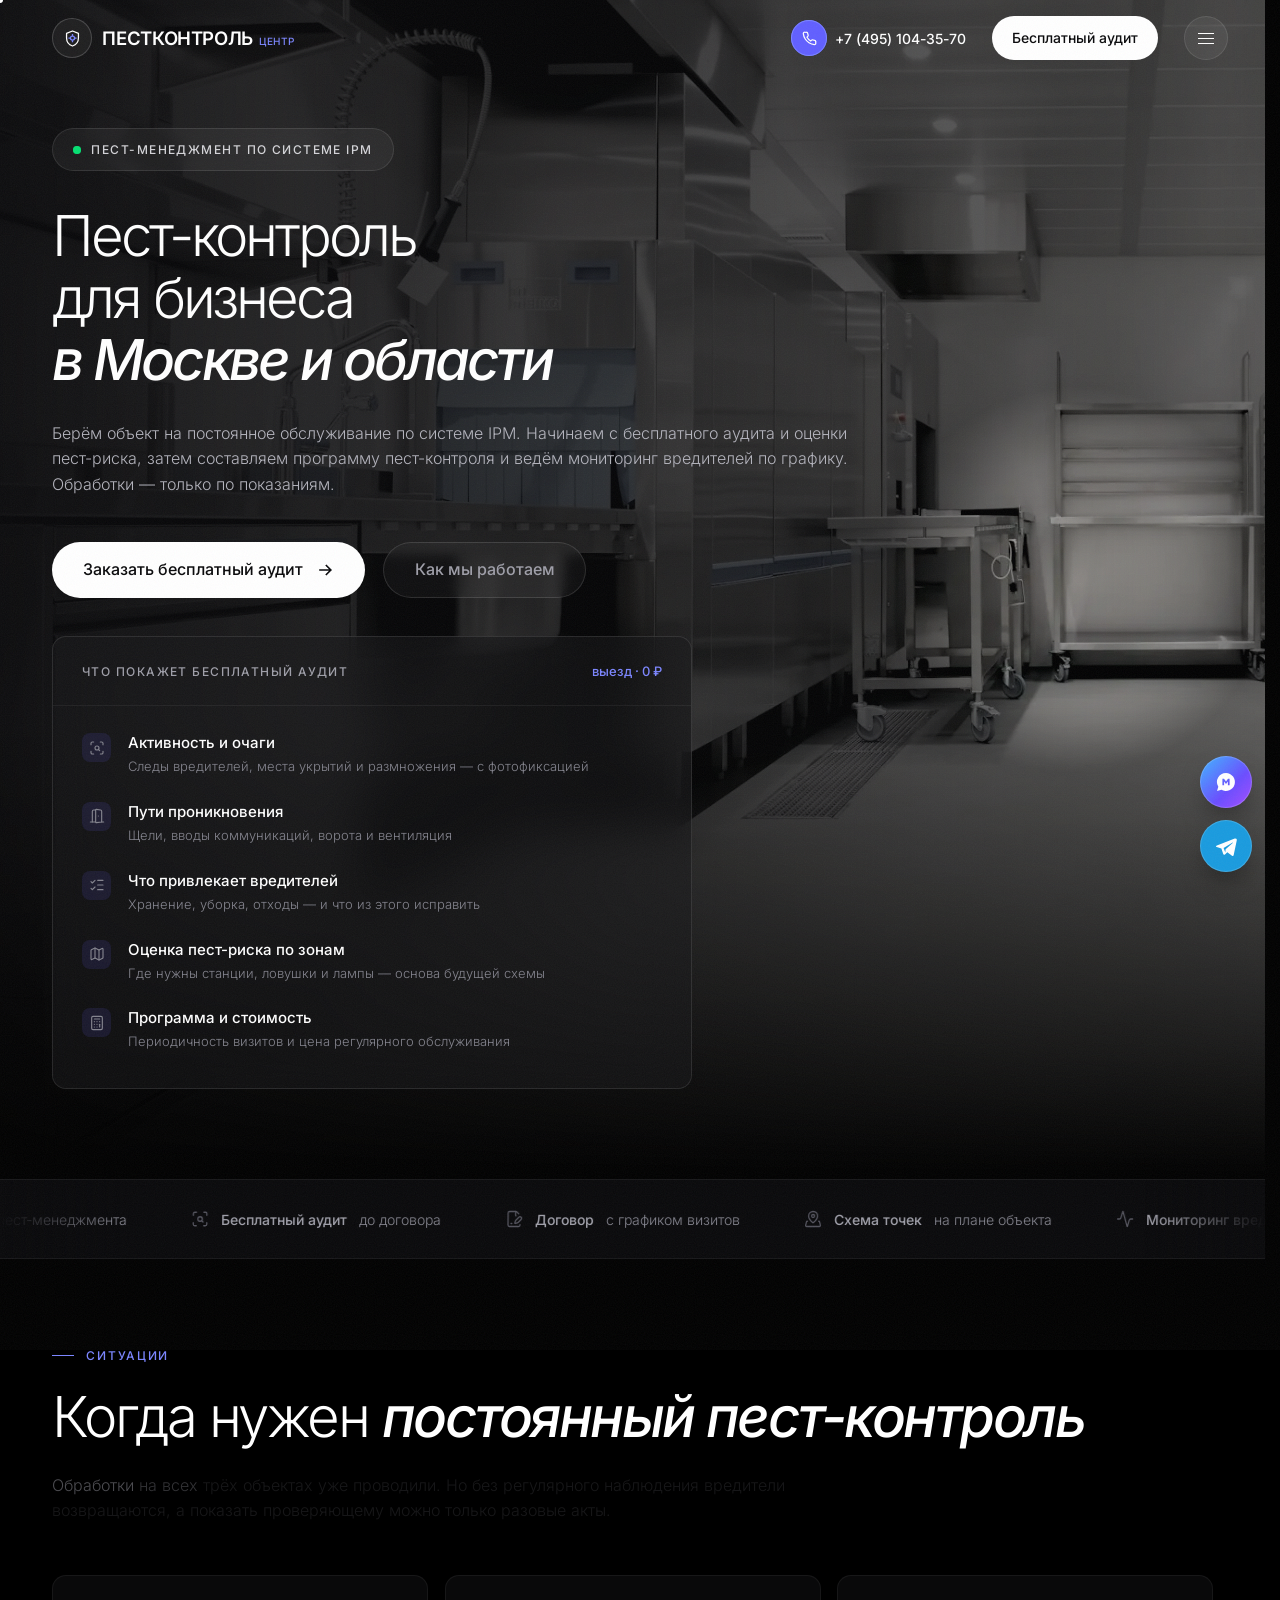
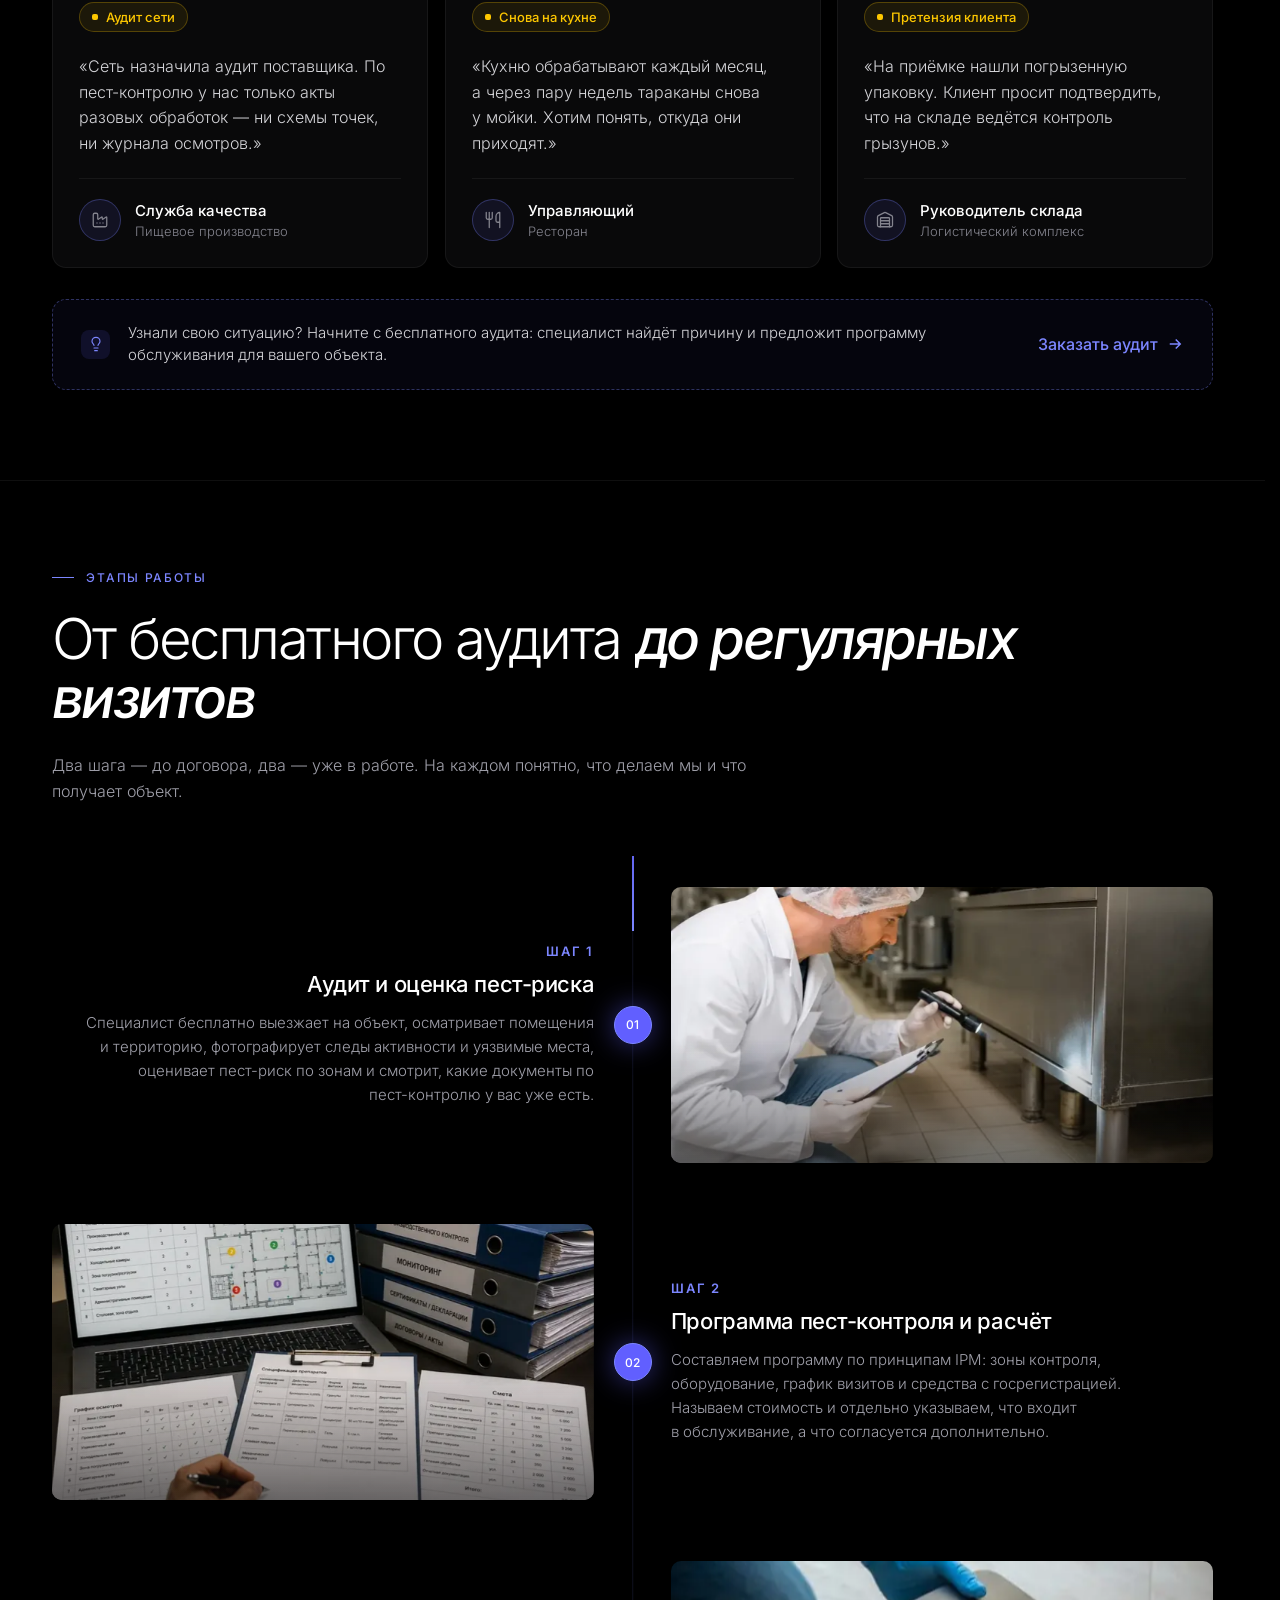
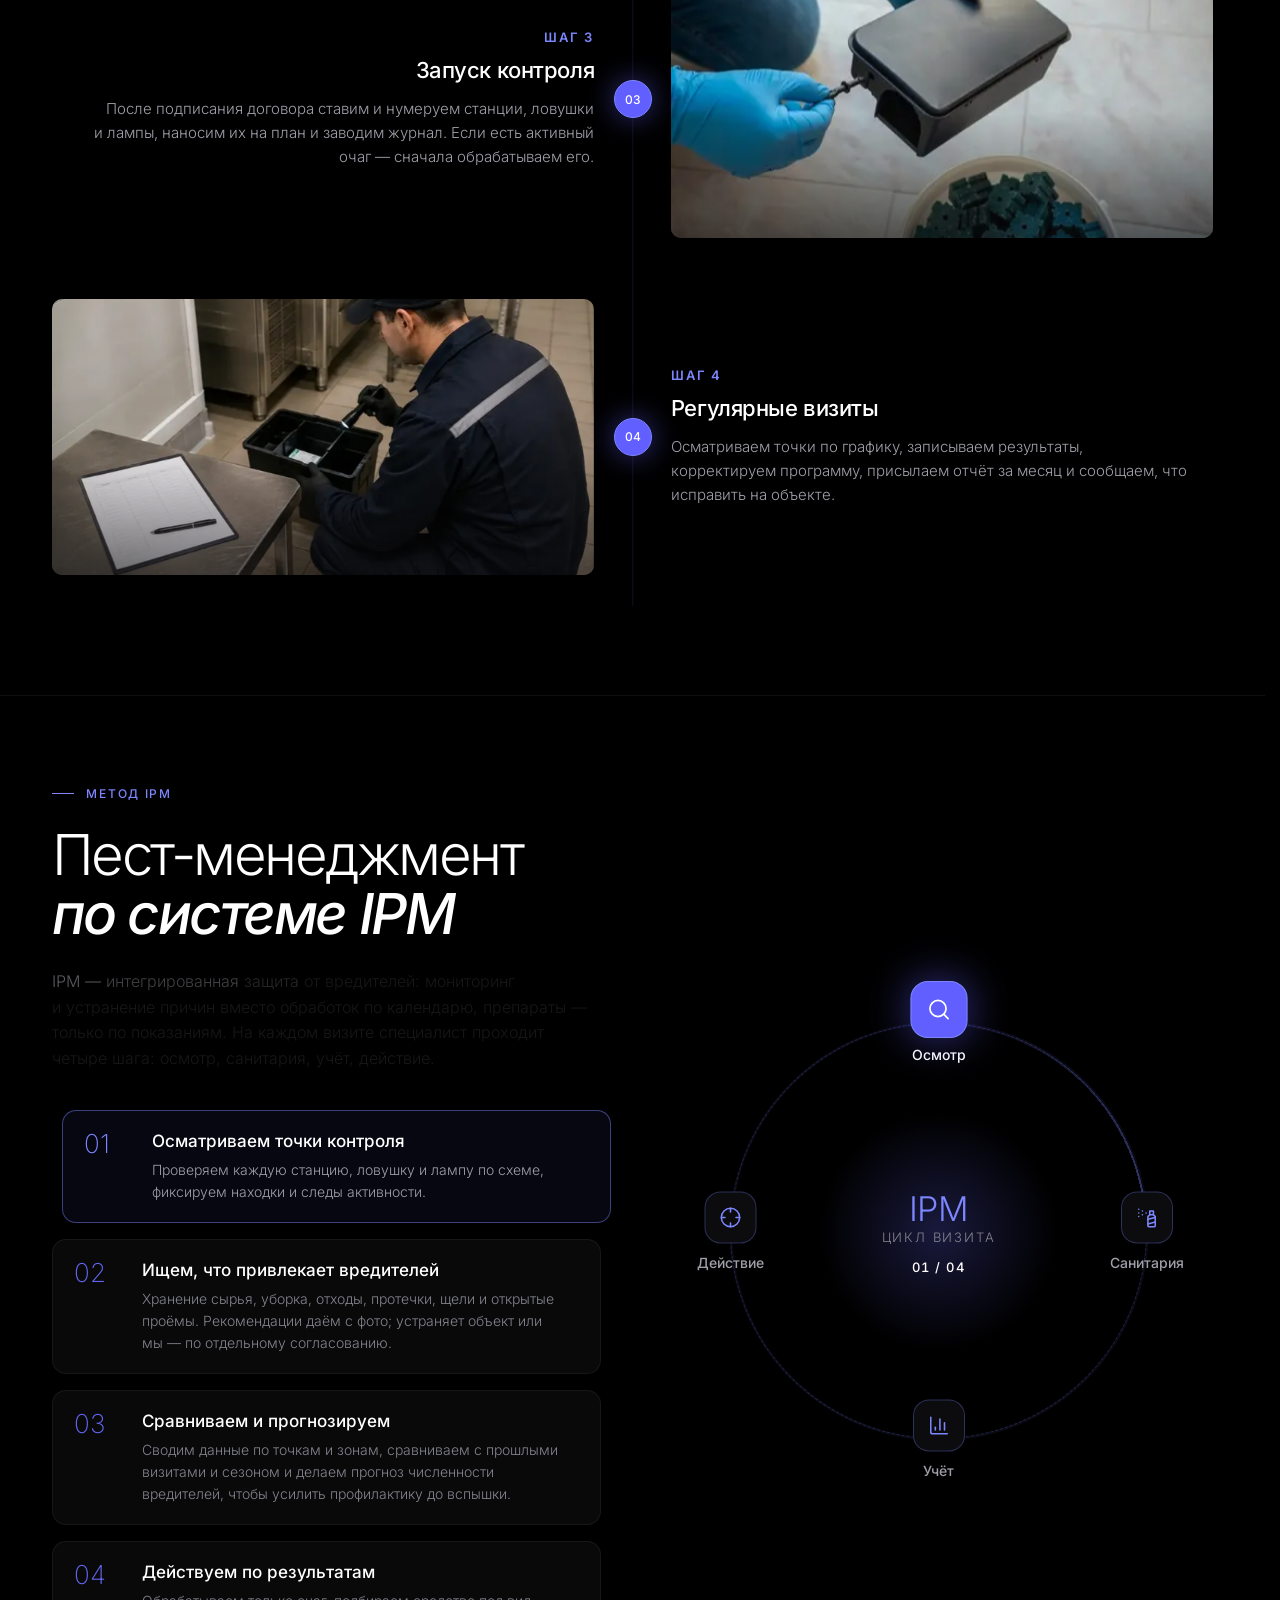
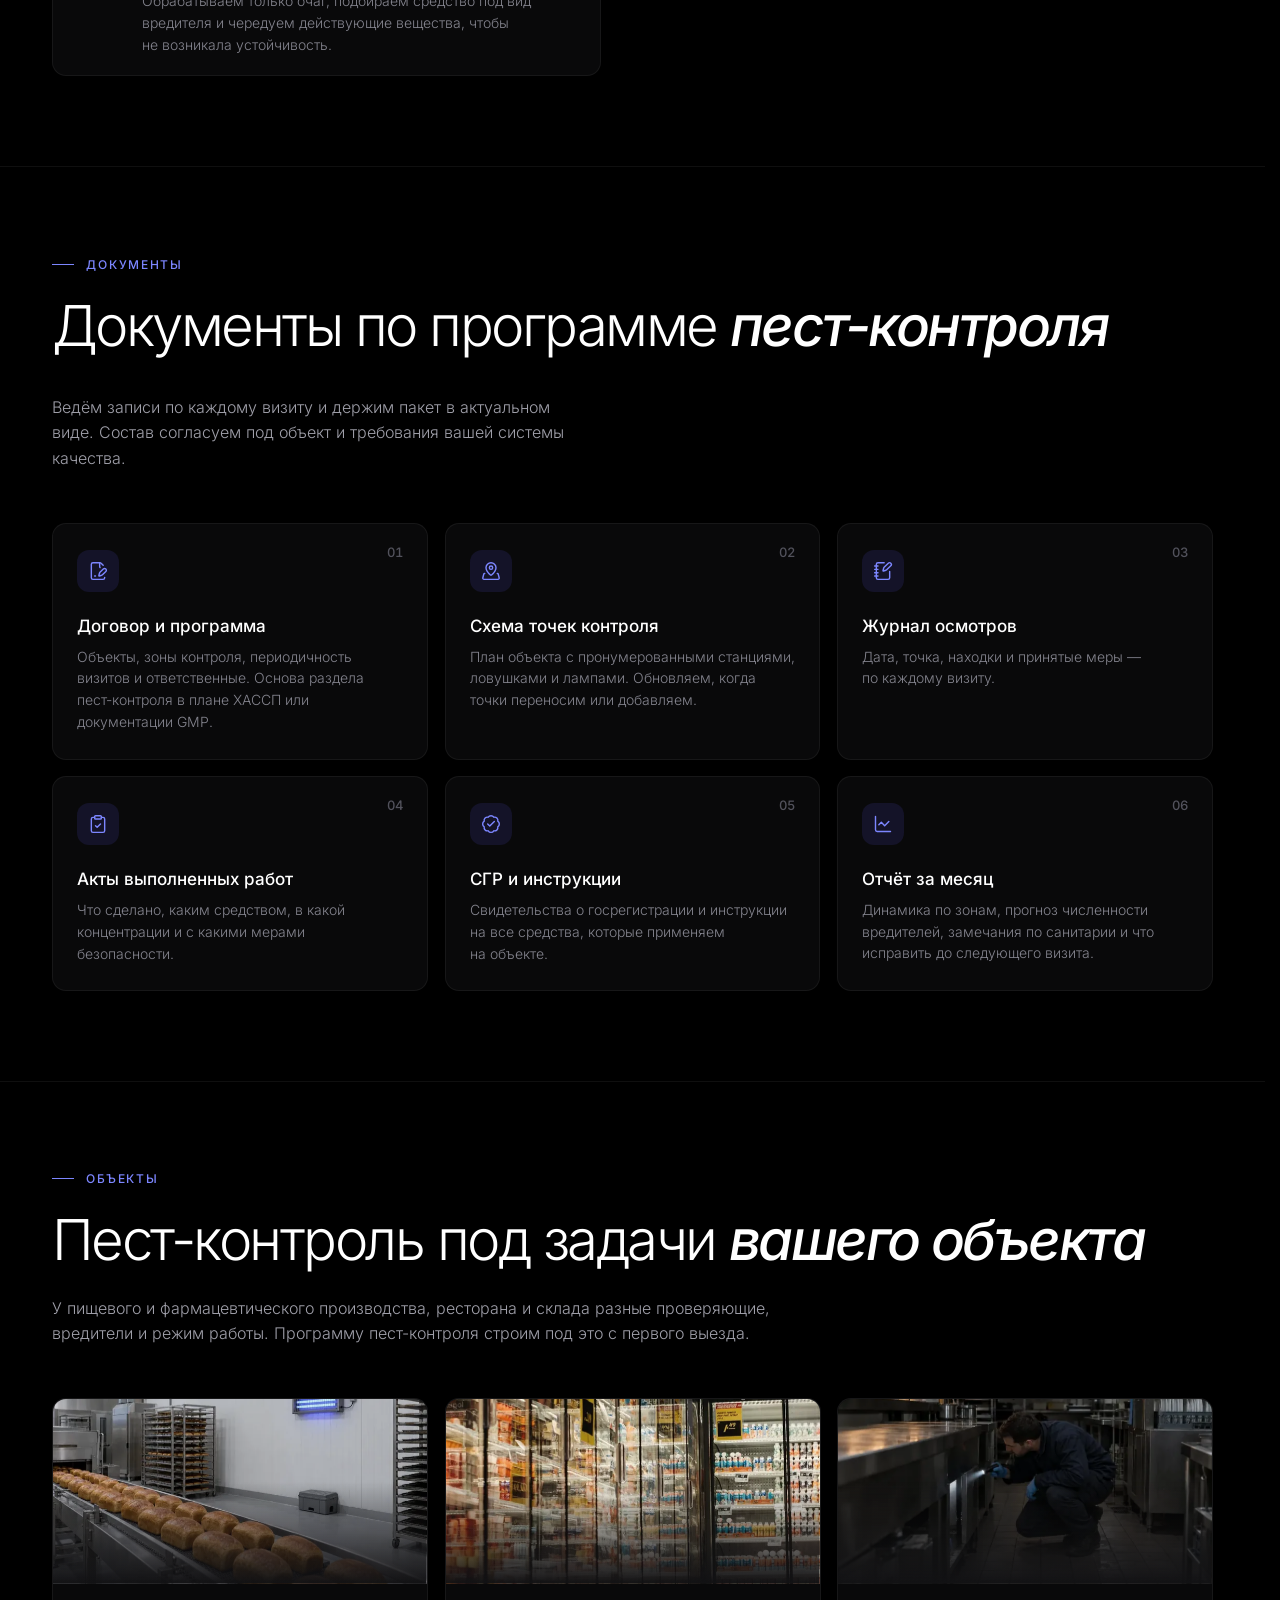
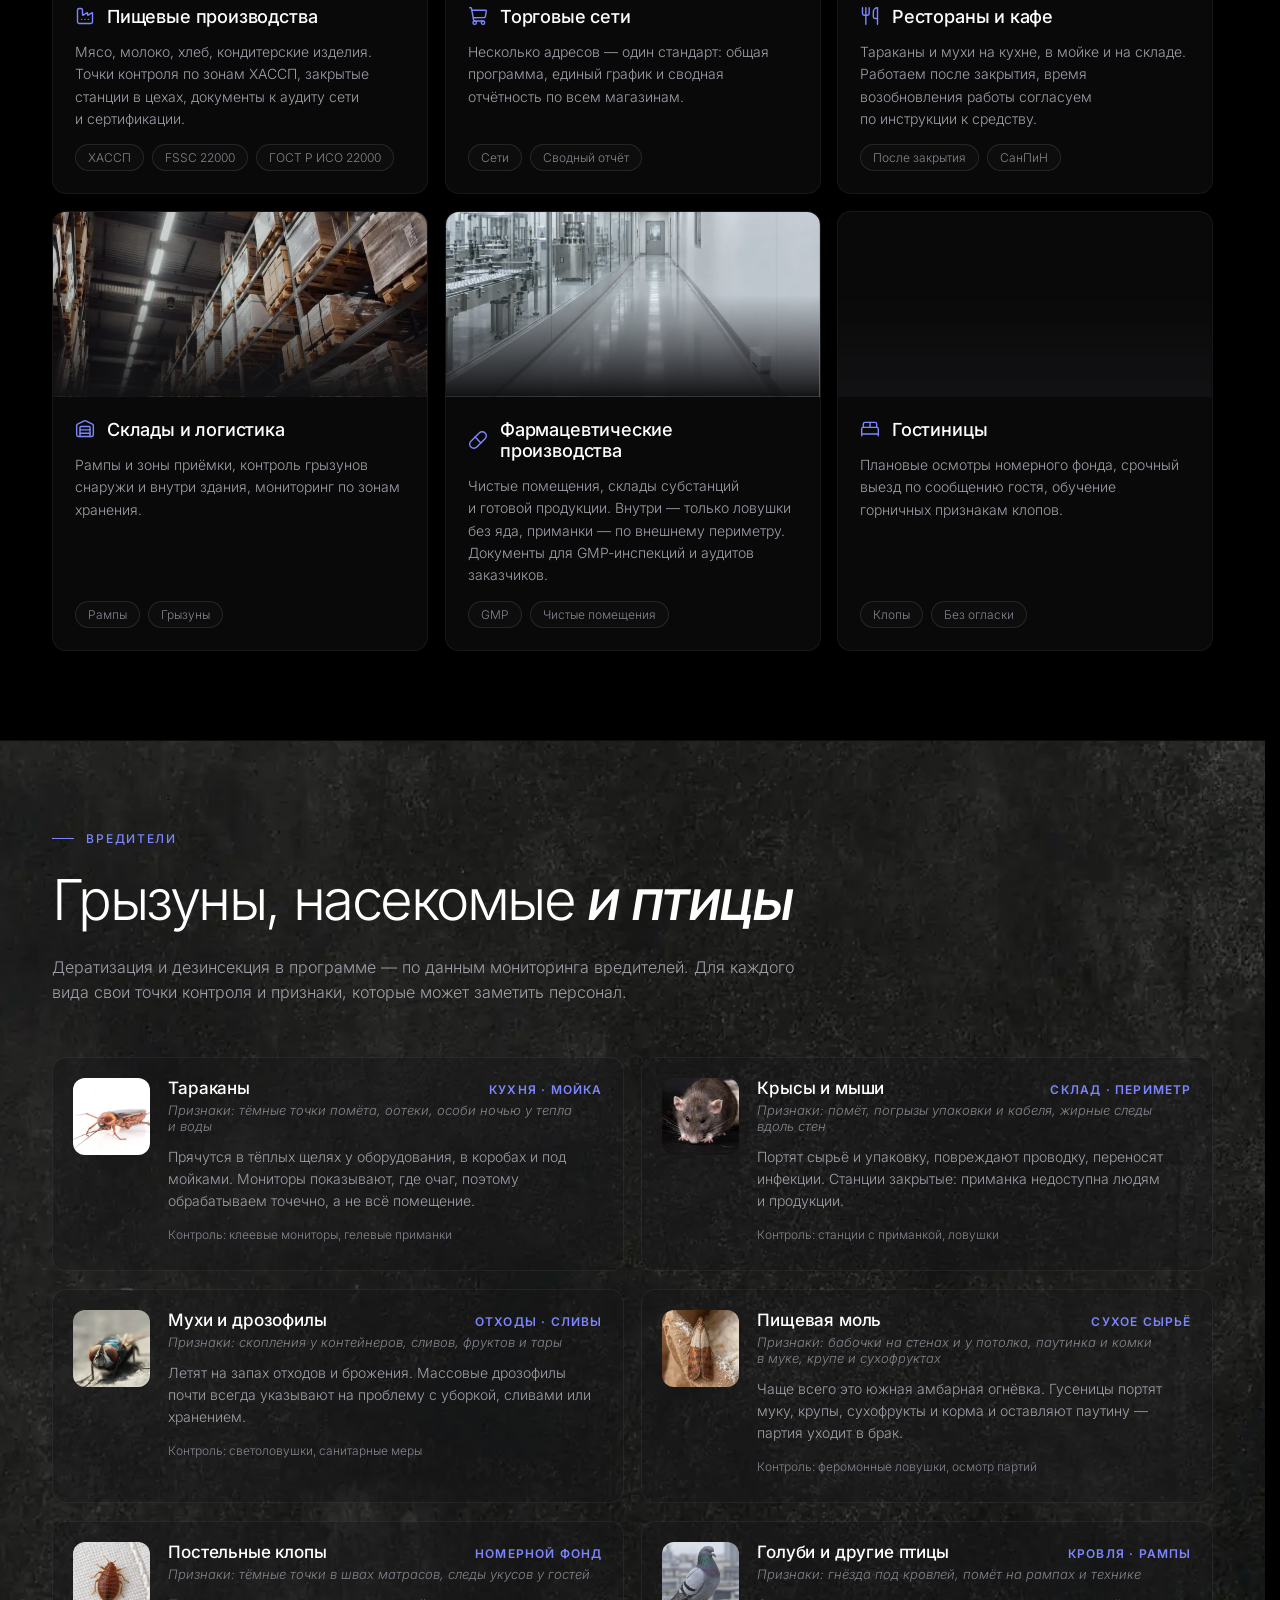
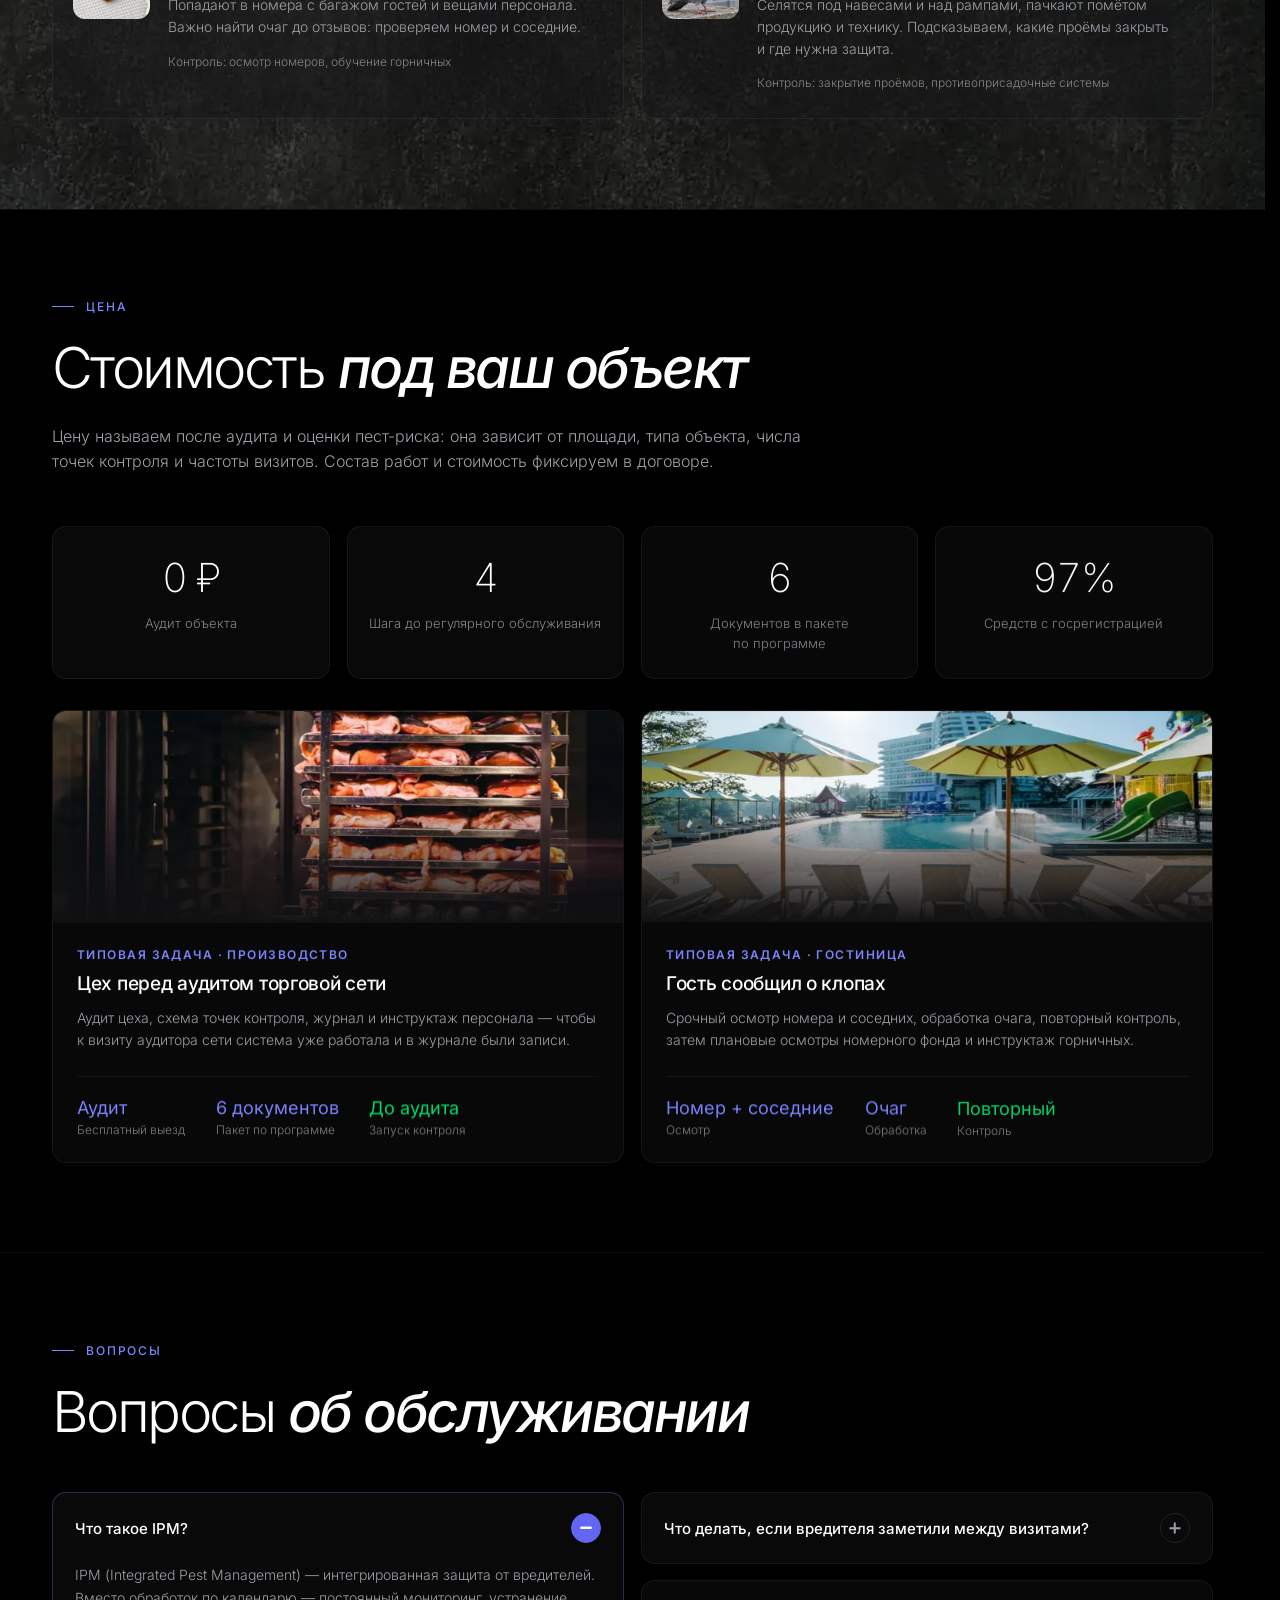
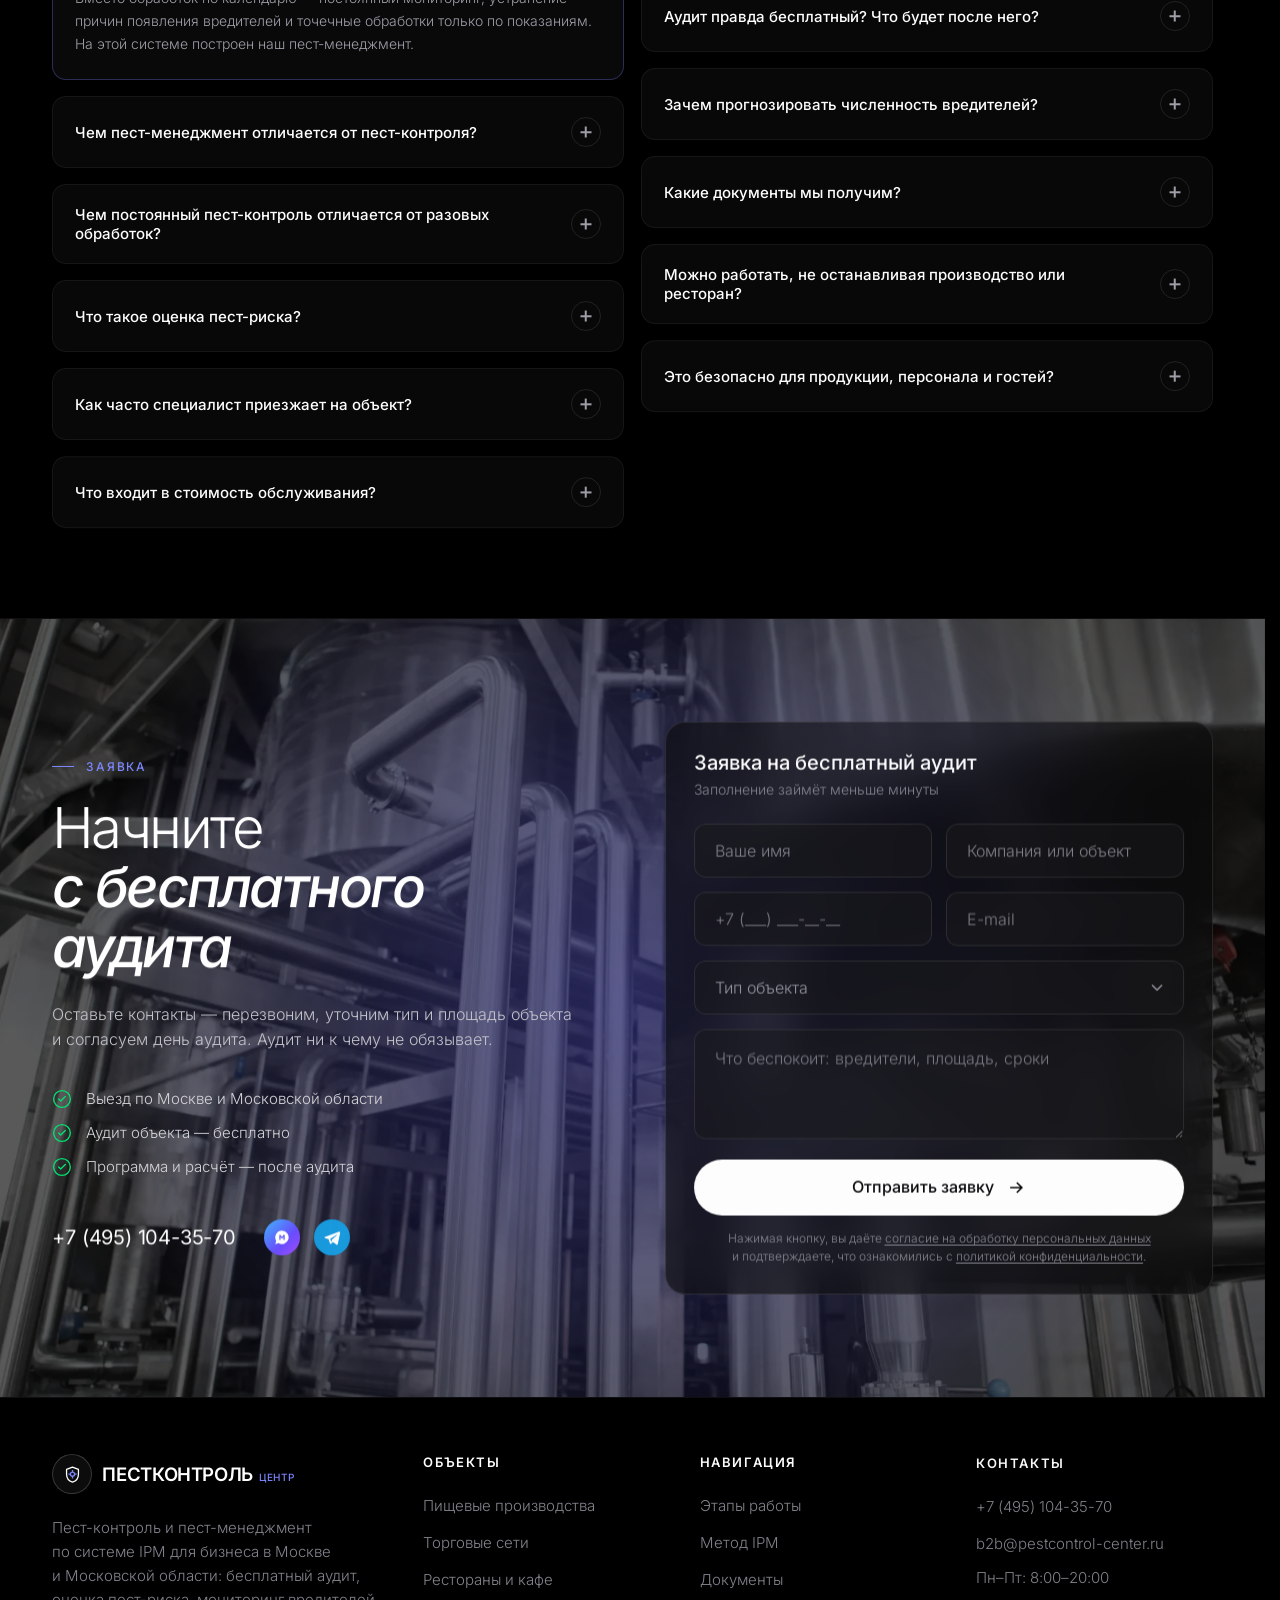
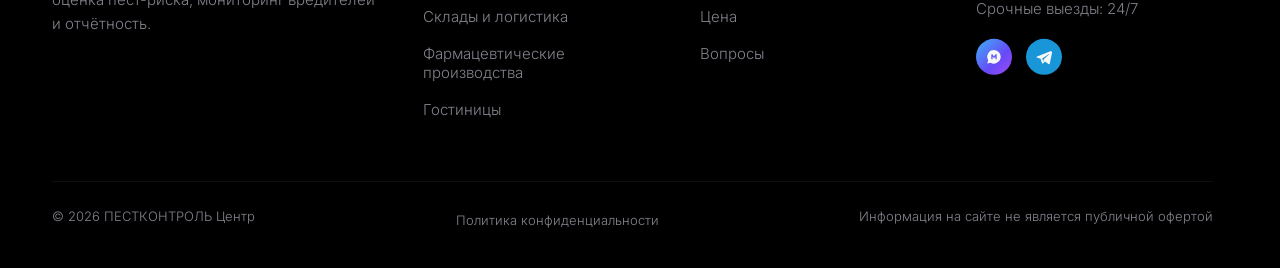
==== commit 9e3e4c5a: "Merge branch 'cls-hero' into gh-pages: первый экран без сдвига при загрузке" ====
--- a/index.html
+++ b/index.html
@@ -3,6 +3,7 @@
 <head>
 <meta charset="utf-8">
 <meta name="viewport" content="width=device-width,initial-scale=1,viewport-fit=cover">
+<meta name="robots" content="noindex, nofollow"><!-- только в ветке gh-pages: тестовая копия не индексируется -->
 <title>Пест-контроль и пест-менеджмент для бизнеса в Москве и области — ПЕСТКОНТРОЛЬ Центр</title>
 <meta name="description" content="Пест-контроль и пест-менеджмент по системе IPM для предприятий Москвы и области: бесплатный аудит и оценка пест-риска, программа пест-контроля, мониторинг вредителей и прогноз численности.">
 <meta name="theme-color" content="#000000">
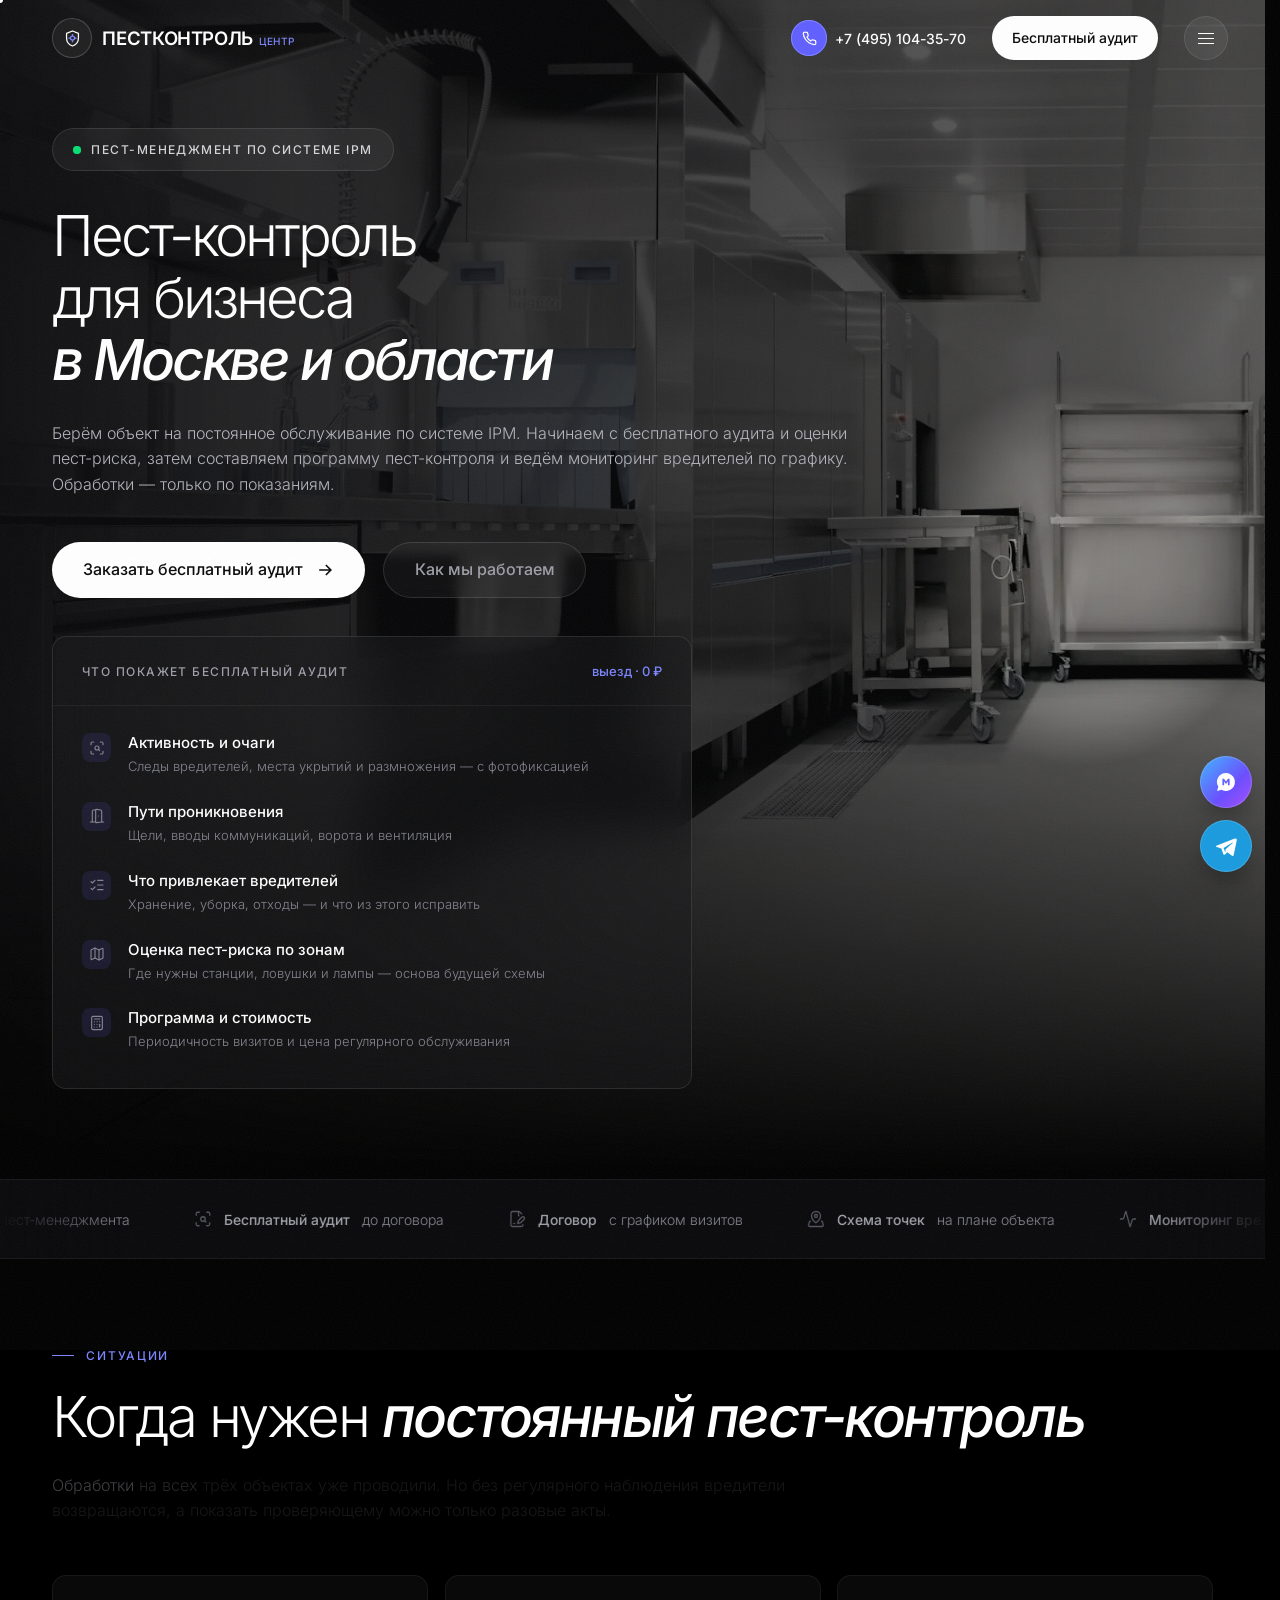
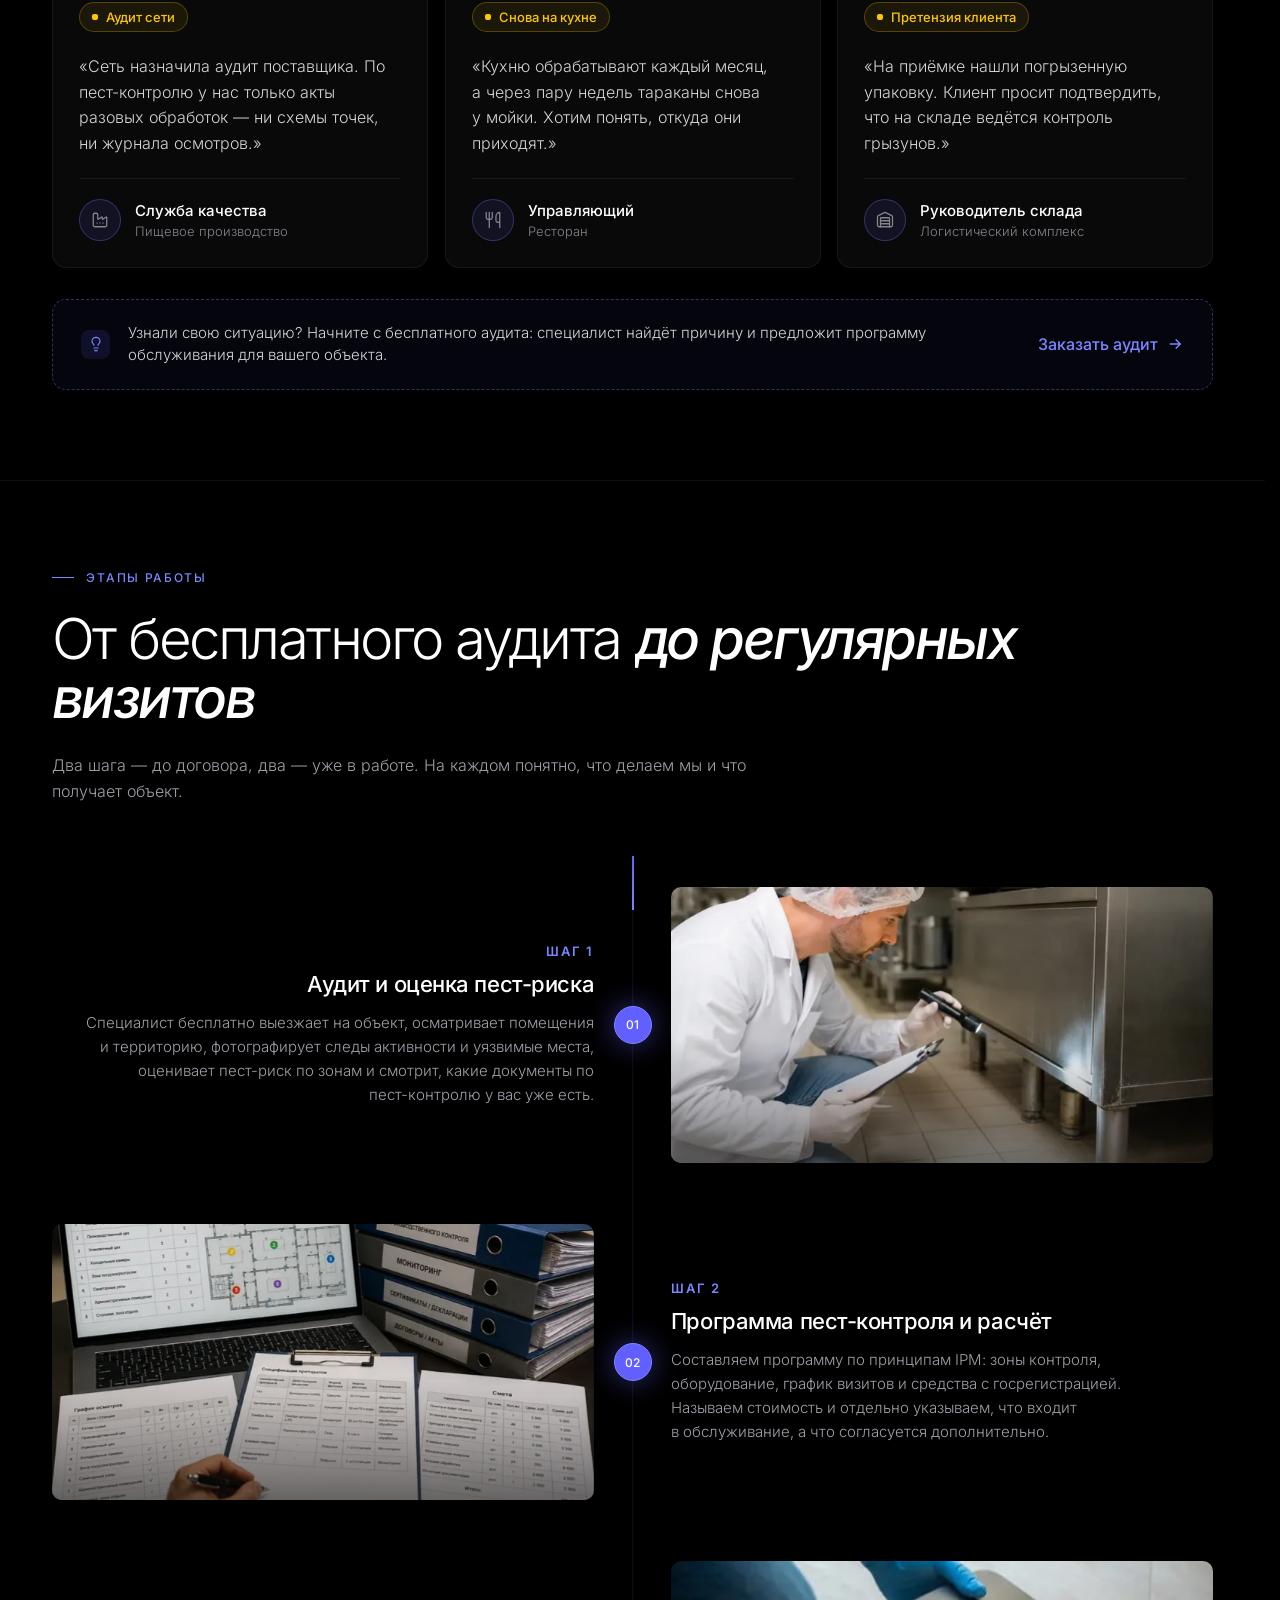
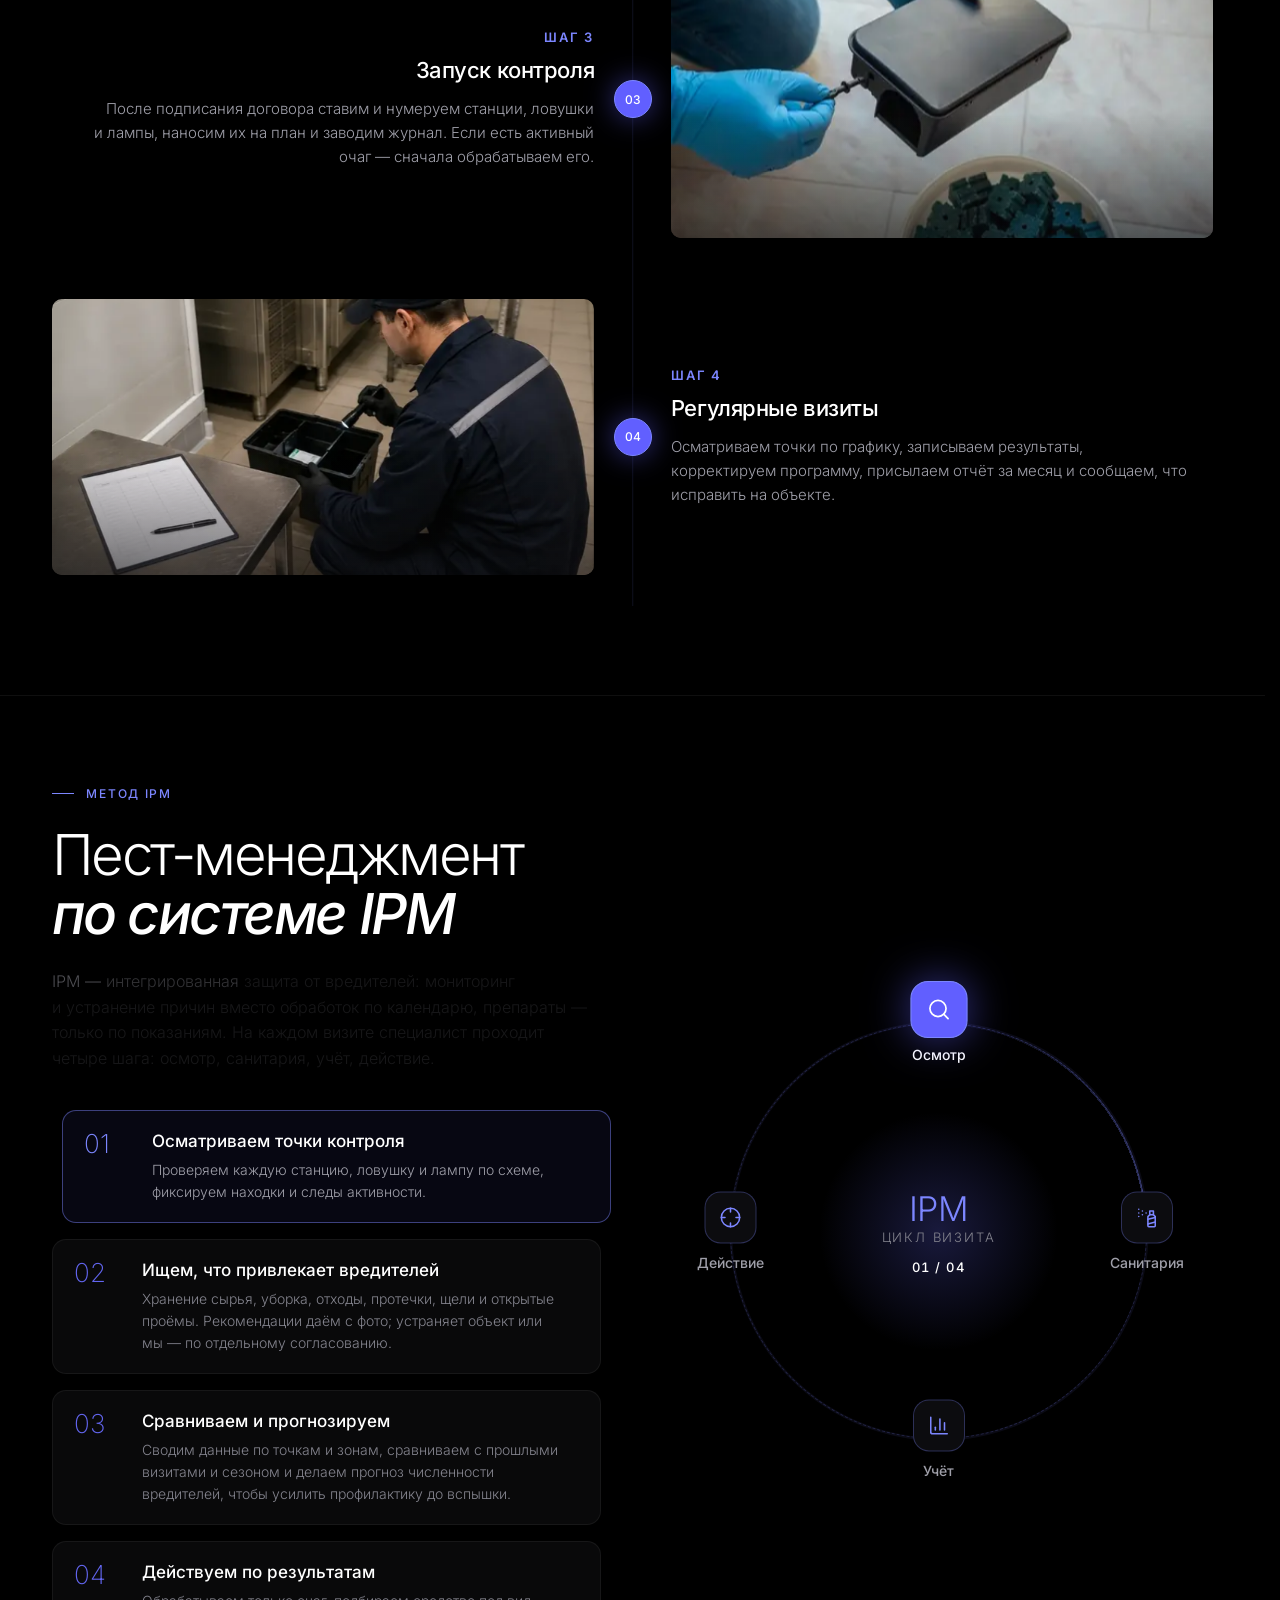
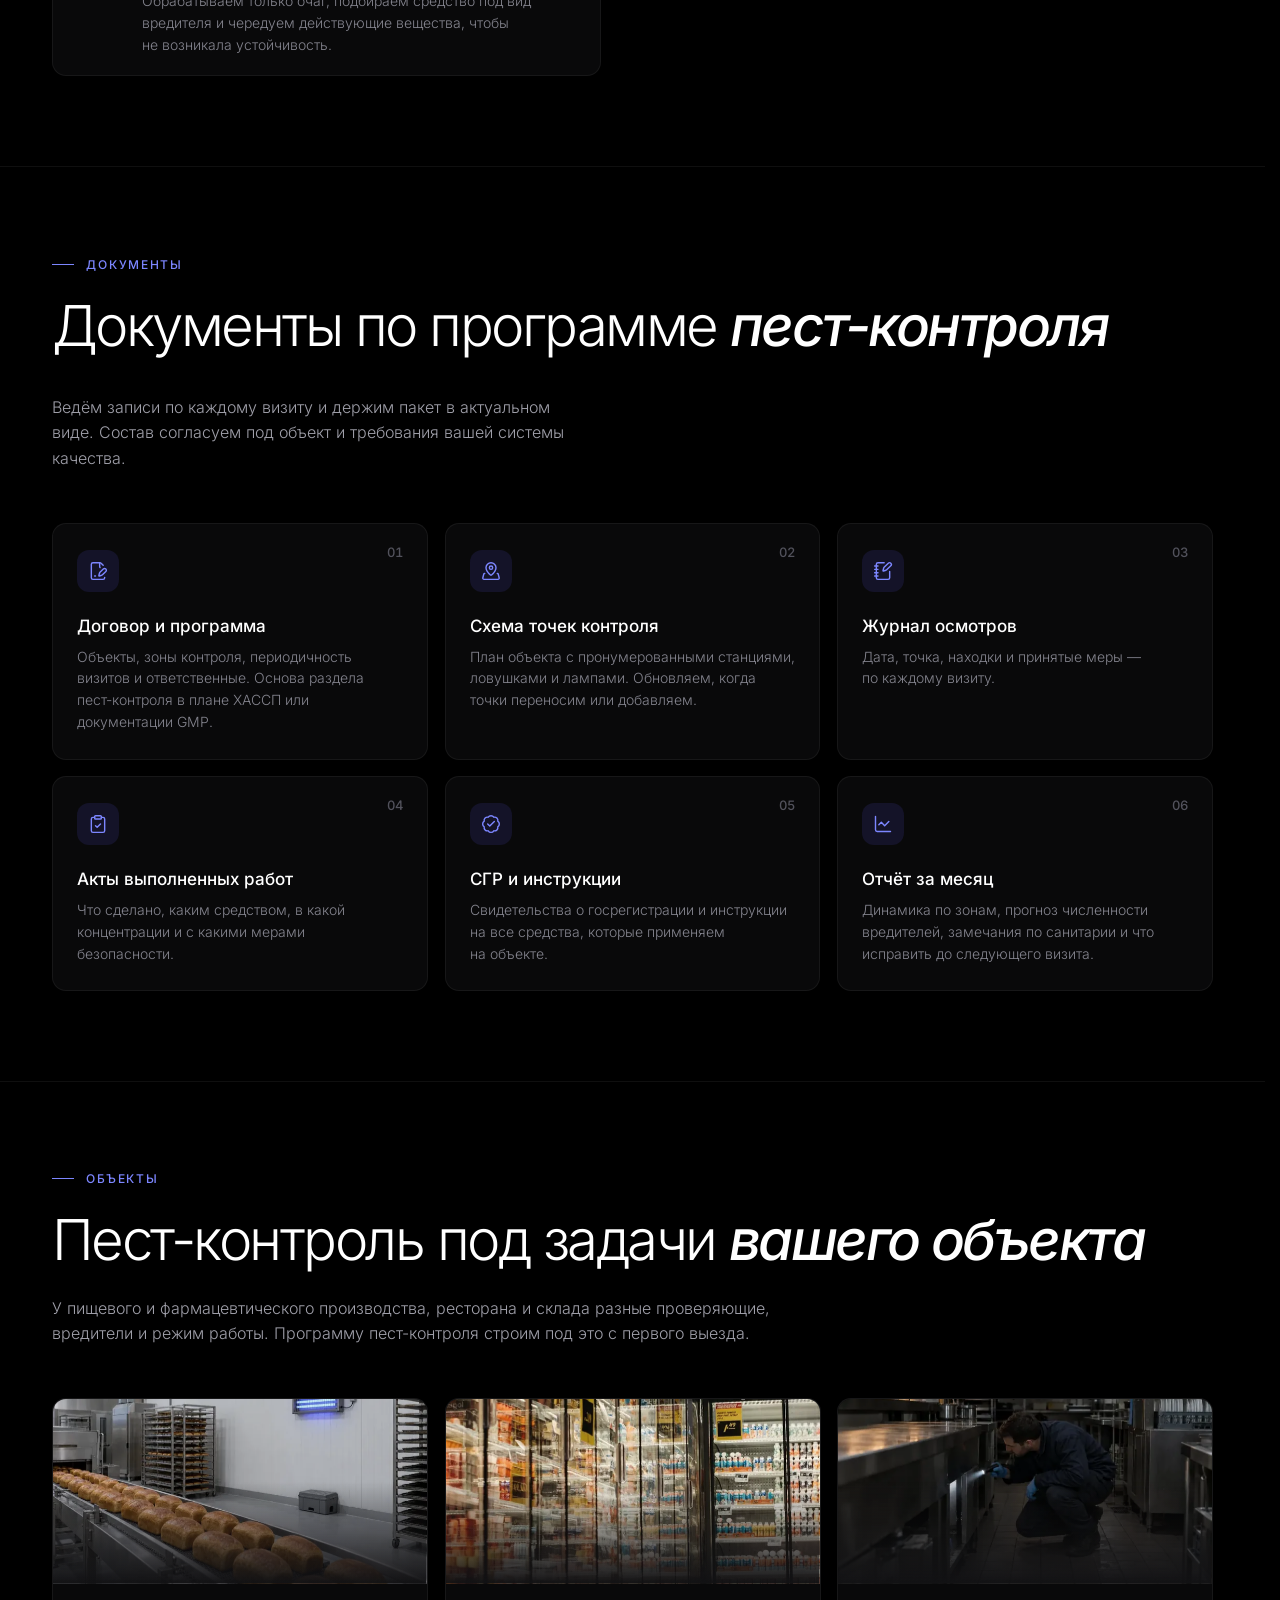
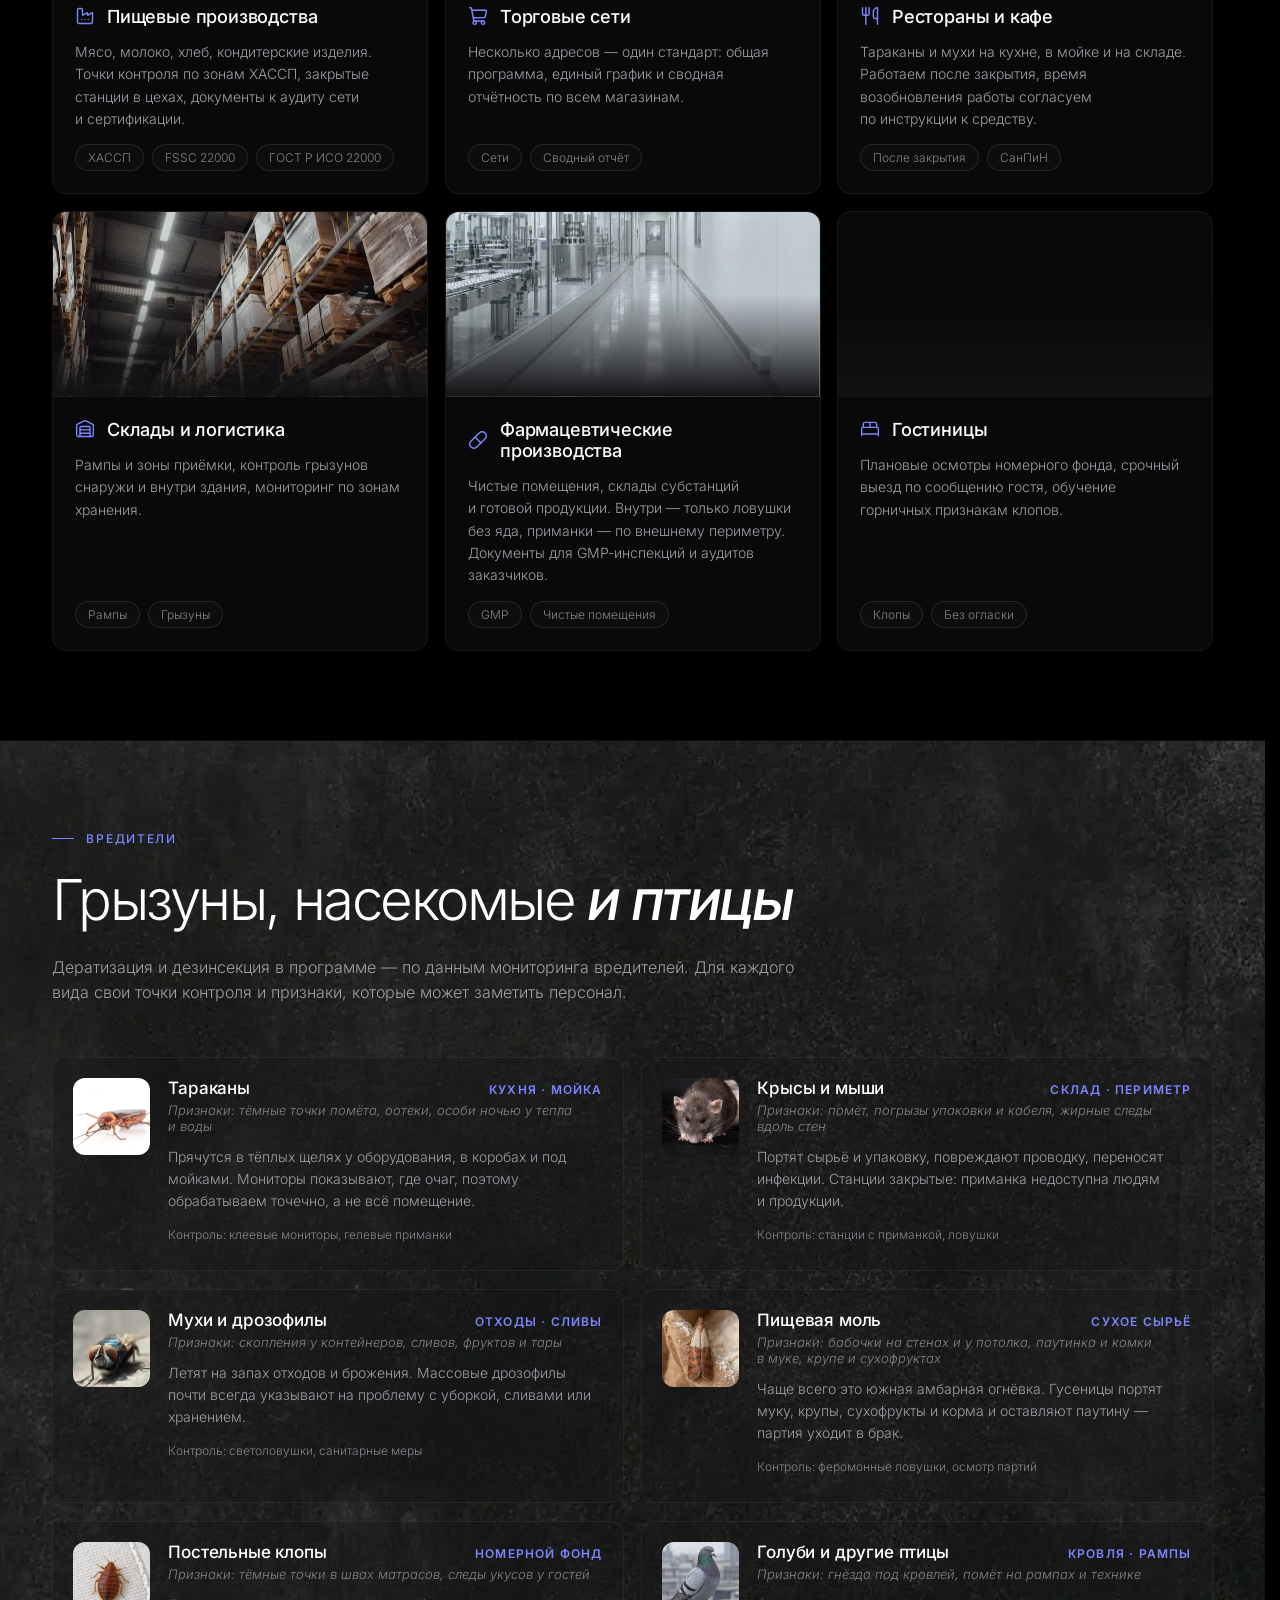
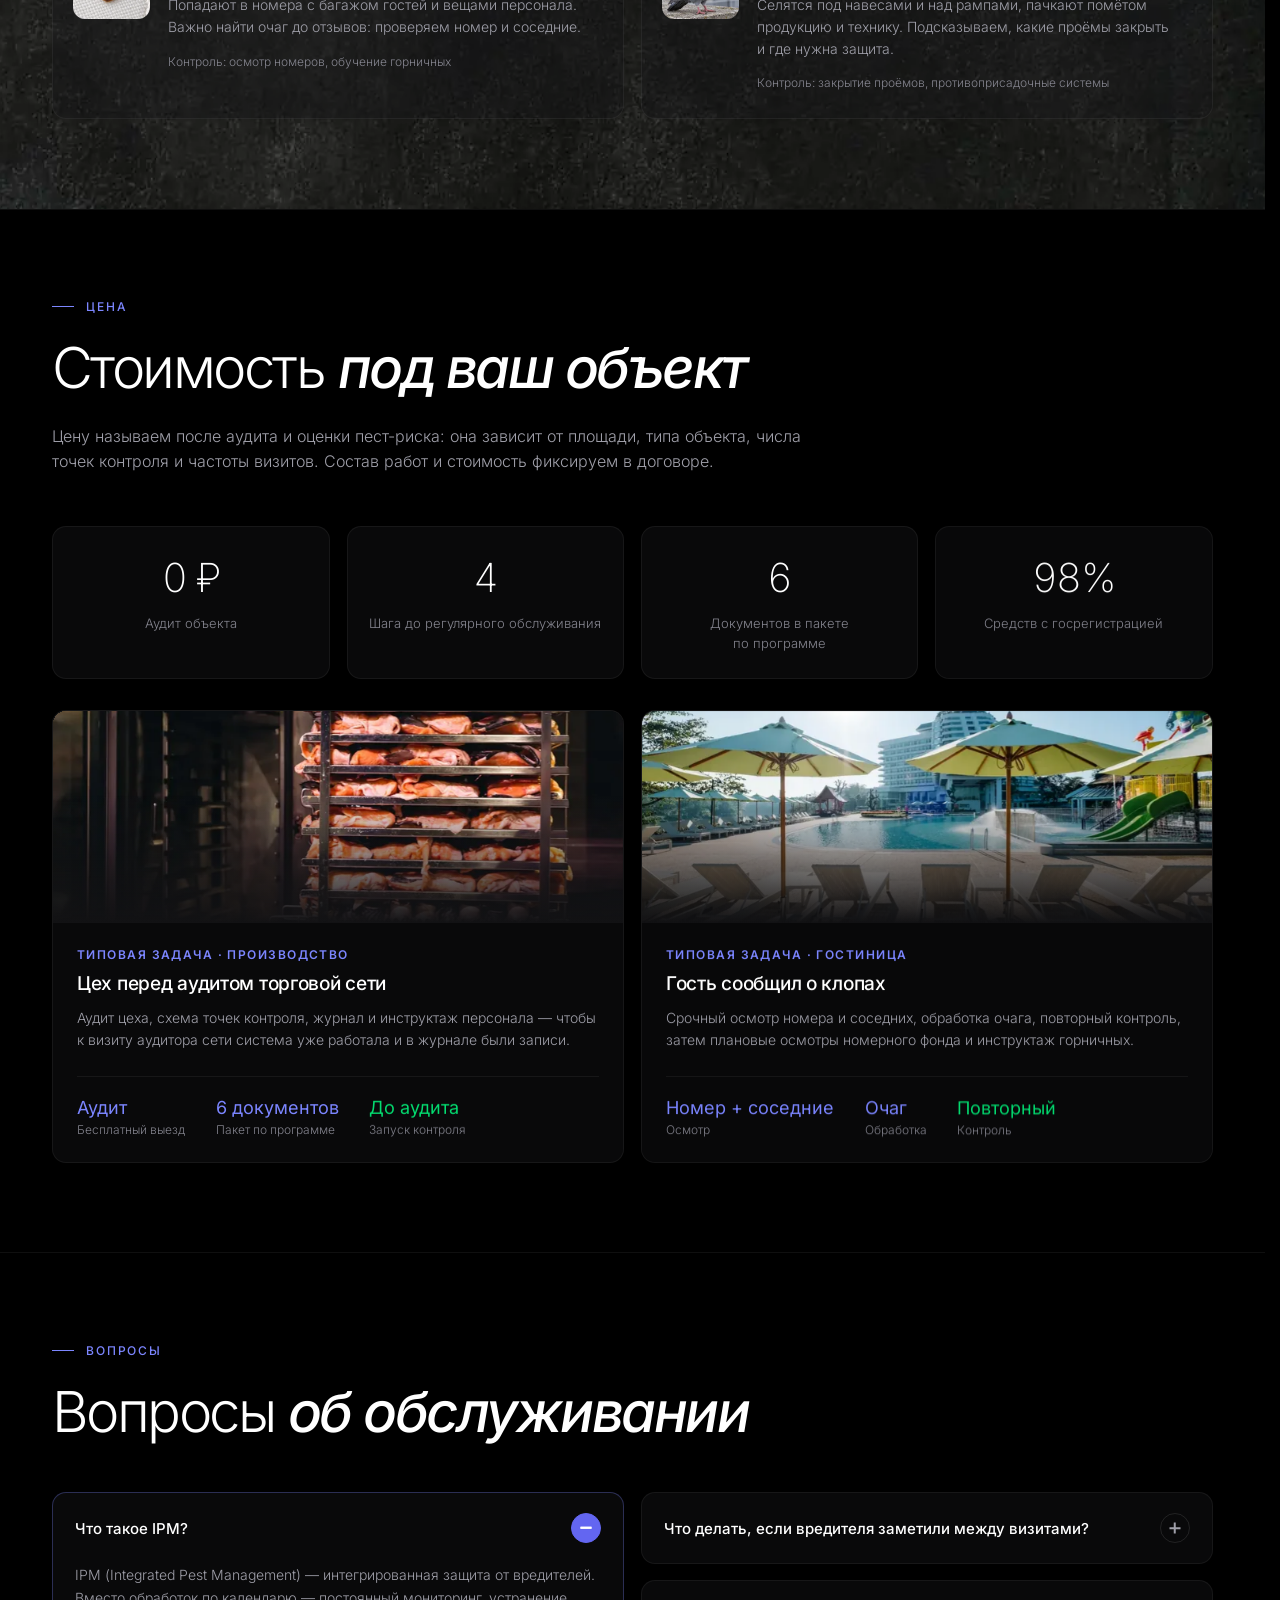
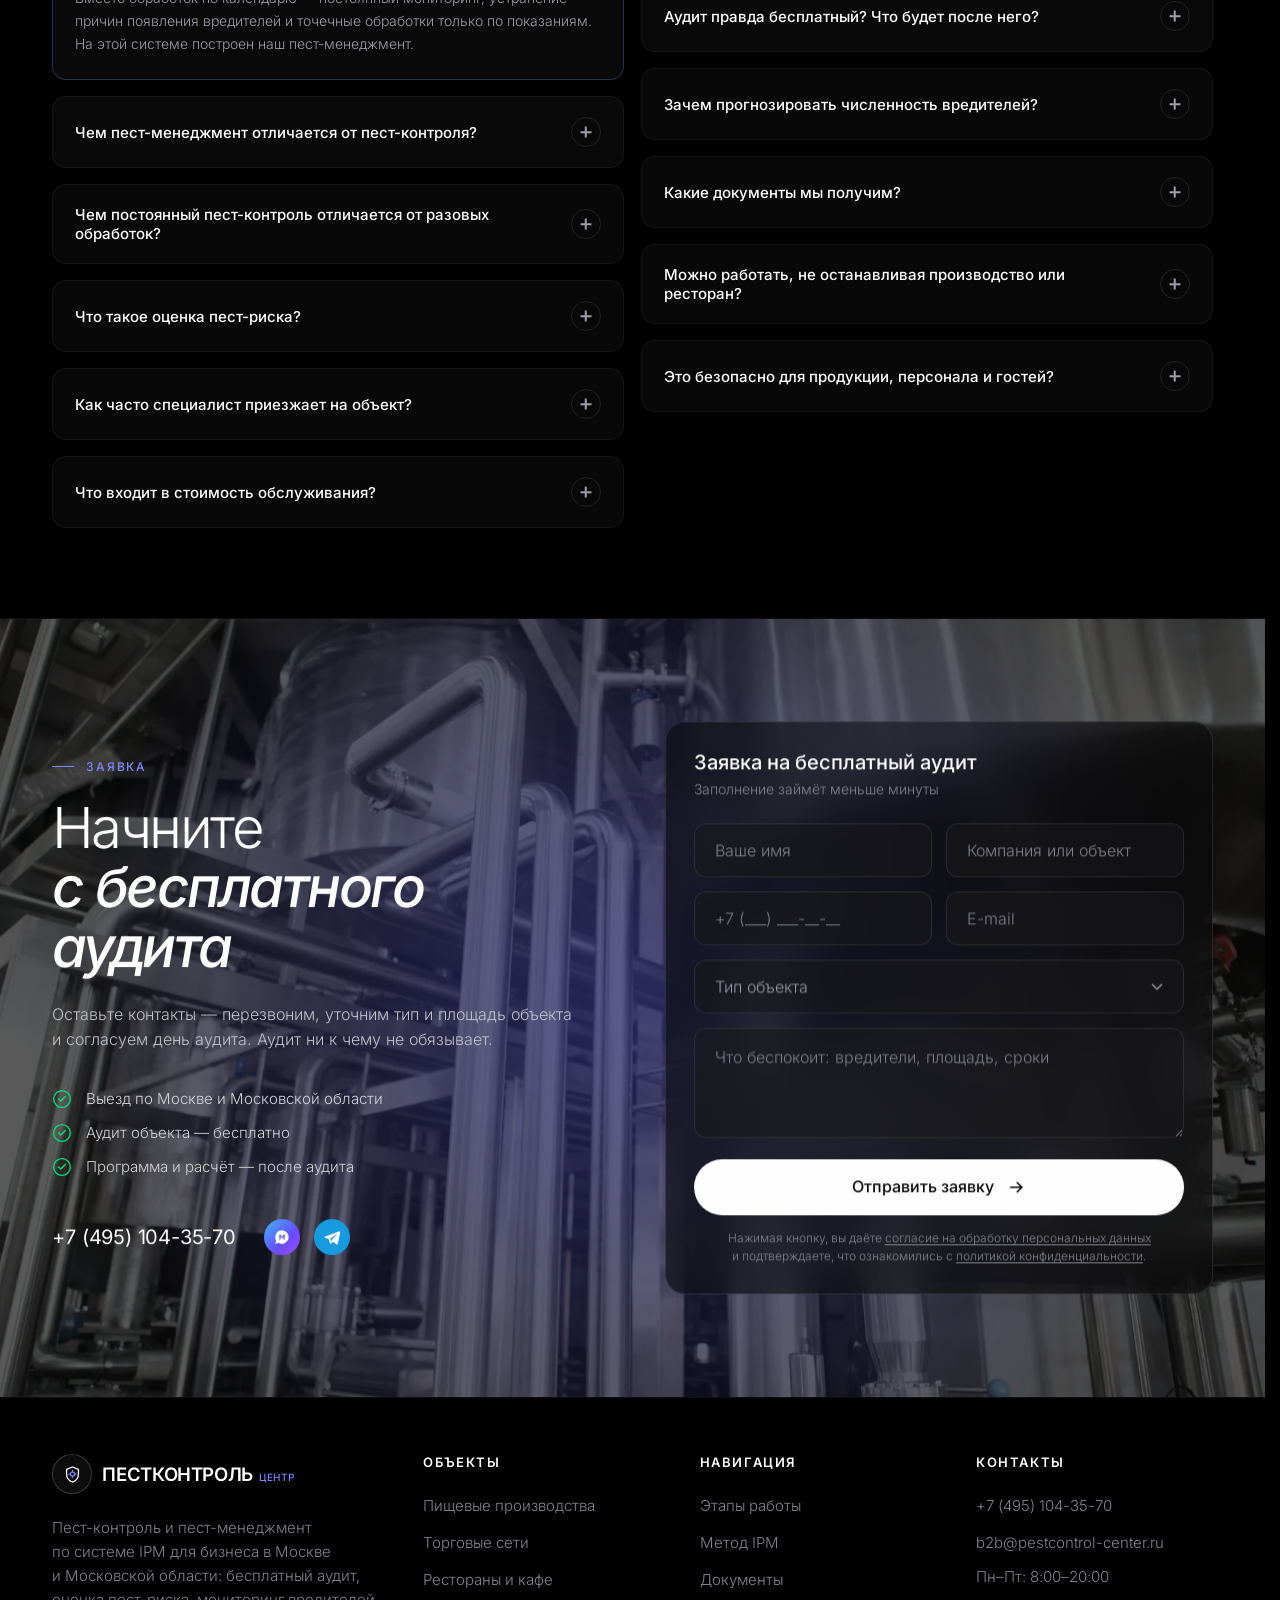
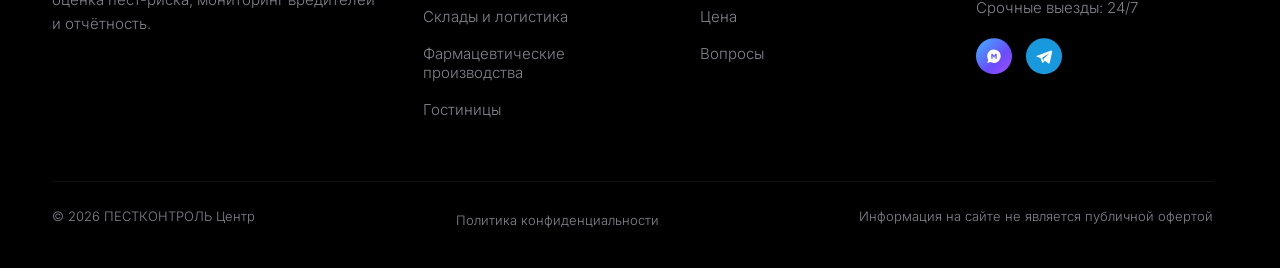
==== commit 66c3a726: "Нет сдвига при загрузке шрифта: запасной шрифт «Inter Fallback» (Arial / Liberation Sans / Arimo) с " ====
--- a/index.html
+++ b/index.html
@@ -3,7 +3,6 @@
 <head>
 <meta charset="utf-8">
 <meta name="viewport" content="width=device-width,initial-scale=1,viewport-fit=cover">
-<meta name="robots" content="noindex, nofollow"><!-- только в ветке gh-pages: тестовая копия не индексируется -->
 <title>Пест-контроль и пест-менеджмент для бизнеса в Москве и области — ПЕСТКОНТРОЛЬ Центр</title>
 <meta name="description" content="Пест-контроль и пест-менеджмент по системе IPM для предприятий Москвы и области: бесплатный аудит и оценка пест-риска, программа пест-контроля, мониторинг вредителей и прогноз численности.">
 <meta name="theme-color" content="#000000">
@@ -24,7 +23,7 @@
   setTimeout(function(){ if(!document.documentElement.classList.contains('anim-ready')) document.documentElement.classList.add('anim-fail'); }, 4000);
 </script>
 <link rel="canonical" href="https://xn----itbbsflddbfpfdodg9d0f.xn--p1ai/">
-<!-- style:start --><style>@font-face{font-family:Inter;font-style:normal;font-weight:100 900;font-display:swap;src:url(fonts/inter-ru-wght-normal.woff2) format("woff2");unicode-range:U+0020-007E,U+00A0,U+00A9,U+00AB,U+00AD,U+00B0,U+00B7,U+00BB,U+00D7,U+0401,U+0410-044F,U+0451,U+2009,U+2010-2015,U+2018-201E,U+2022,U+2026,U+202F,U+2116,U+20BD,U+2192,U+2212}@font-face{font-family:Inter;font-style:normal;font-weight:100 900;font-display:swap;src:url(fonts/inter-cyrillic-wght-normal.woff2) format("woff2");unicode-range:U+0301,U+0400,U+0402-040F,U+0450,U+0452-045F,U+0490-0491,U+04B0-04B1}@font-face{font-family:Inter;font-style:normal;font-weight:100 900;font-display:swap;src:url(fonts/inter-latin-wght-normal.woff2) format("woff2");unicode-range:U+0000-001F,U+007F-009F,U+00A1-00A8,U+00AA,U+00AC,U+00AE-00AF,U+00B1-00B6,U+00B8-00BA,U+00BC-00D6,U+00D8-00FF,U+0131,U+0152-0153,U+02BB-02BC,U+02C6,U+02DA,U+02DC,U+0304,U+0308,U+0329,U+2000-2008,U+200A-200F,U+2016-2017,U+201F-2021,U+2023-2025,U+2027-202E,U+2030-206F,U+20AC,U+2122,U+2191,U+2193,U+2215,U+FEFF,U+FFFD}@font-face{font-family:Inter;font-style:italic;font-weight:100 900;font-display:swap;src:url(fonts/inter-ru-wght-italic.woff2) format("woff2");unicode-range:U+0020-007E,U+00A0,U+00A9,U+00AB,U+00AD,U+00B0,U+00B7,U+00BB,U+00D7,U+0401,U+0410-044F,U+0451,U+2009,U+2010-2015,U+2018-201E,U+2022,U+2026,U+202F,U+2116,U+20BD,U+2192,U+2212}@font-face{font-family:Inter;font-style:italic;font-weight:100 900;font-display:swap;src:url(fonts/inter-cyrillic-wght-italic.woff2) format("woff2");unicode-range:U+0301,U+0400,U+0402-040F,U+0450,U+0452-045F,U+0490-0491,U+04B0-04B1}@font-face{font-family:Inter;font-style:italic;font-weight:100 900;font-display:swap;src:url(fonts/inter-latin-wght-italic.woff2) format("woff2");unicode-range:U+0000-001F,U+007F-009F,U+00A1-00A8,U+00AA,U+00AC,U+00AE-00AF,U+00B1-00B6,U+00B8-00BA,U+00BC-00D6,U+00D8-00FF,U+0131,U+0152-0153,U+02BB-02BC,U+02C6,U+02DA,U+02DC,U+0304,U+0308,U+0329,U+2000-2008,U+200A-200F,U+2016-2017,U+201F-2021,U+2023-2025,U+2027-202E,U+2030-206F,U+20AC,U+2122,U+2191,U+2193,U+2215,U+FEFF,U+FFFD}:root{--bg:#000;--bg2:#09090b;--card:rgba(24,24,27,.4);--line:rgba(255,255,255,.06);--line2:rgba(255,255,255,.1);--t1:#fff;--t2:#9f9fa9;--t3:#84848e;--t4:#52525c;--acc:#7c86ff;--acc2:#615fff;--acc3:#6366f1;--yel:#fdc700;--red:#ff6467;--org:#ff8904;--grn:#05df72;--pad:clamp(20px,4.1vw,80px);--max:1764px;--h2:clamp(40px,4.4vw,84px);--r:14px;--ease:cubic-bezier(.16,1,.3,1);--ease-io:cubic-bezier(.65,0,.35,1)}*{box-sizing:border-box;margin:0;padding:0}html{scroll-behavior:smooth;scroll-padding-top:96px}html.lenis,html.lenis body{height:auto}html.lenis{scroll-behavior:auto}.lenis.lenis-stopped{overflow:clip}html{scrollbar-gutter:stable}body{background:var(--bg);color:var(--t1);font-family:Inter,system-ui,-apple-system,Segoe UI,sans-serif;font-weight:300;-webkit-font-smoothing:antialiased;overflow-x:clip}img{display:block;max-width:100%;height:auto}a{color:inherit;text-decoration:none}button,input,select,textarea{font:inherit;color:inherit}::selection{background:var(--acc2);color:#fff}.wrap{max-width:calc(var(--max) + var(--pad)*2);margin:0 auto;padding:0 var(--pad)}em{font-style:italic;font-weight:500}.sr-only{position:absolute;width:1px;height:1px;padding:0;margin:-1px;overflow:hidden;clip:rect(0,0,0,0);white-space:nowrap;border:0}.skip{position:fixed;left:16px;top:-80px;z-index:200;background:#fff;color:#09090b;padding:12px 18px;border-radius:999px;font-weight:500;transition:top .3s var(--ease)}.skip:focus{top:16px}:focus-visible{outline:2px solid var(--acc);outline-offset:3px;border-radius:6px}.btn:focus-visible{outline-offset:4px;border-radius:999px}.intro{position:fixed;inset:0;z-index:300;background:#000;display:grid;place-items:center;clip-path:inset(0 0 0 0)}html:not(.js) .intro,html.anim-fail .intro,html.no-intro .intro{display:none}.intro-in{display:flex;flex-direction:column;align-items:center;gap:22px}.intro-mark{width:76px;height:76px}.intro-mark path,.intro-mark circle{stroke-dasharray:100;stroke-dashoffset:100}.intro-word{display:flex;align-items:baseline;gap:8px;font-weight:600;font-size:22px;letter-spacing:-.02em;opacity:0}.intro-word b{font-size:12px;font-weight:500;color:var(--acc);text-transform:uppercase;letter-spacing:.08em}.intro-bar{width:160px;height:1px;background:#ffffff1a;overflow:hidden}.intro-bar i{display:block;height:100%;background:var(--acc);transform:scaleX(0);transform-origin:left}.intro .im-shield{animation:imDraw .55s cubic-bezier(.45,0,.55,1) forwards}.intro .im-c,.intro .im-x{animation:imDraw .35s cubic-bezier(.5,1,.89,1) .3s forwards}.intro-word{animation:imWord .35s cubic-bezier(.33,1,.68,1) .38s forwards}.intro-bar i{animation:imBar .45s cubic-bezier(.45,0,.55,1) .42s forwards}@keyframes imDraw{to{stroke-dashoffset:0}}@keyframes imWord{to{opacity:1;transform:none}}@keyframes imBar{to{transform:none}}.progress{position:fixed;left:0;right:0;top:0;height:2px;z-index:120;pointer-events:none}.progress i{display:block;height:100%;background:var(--acc);transform:scaleX(0);transform-origin:left}.grain{position:fixed;inset:-50%;z-index:110;pointer-events:none;opacity:.055;background-image:url("data:image/svg+xml,%3Csvg xmlns='http://www.w3.org/2000/svg' width='160' height='160'%3E%3Cfilter id='n'%3E%3CfeTurbulence type='fractalNoise' baseFrequency='.9' numOctaves='3' stitchTiles='stitch'/%3E%3C/filter%3E%3Crect width='100%25' height='100%25' filter='url(%23n)'/%3E%3C/svg%3E");animation:grain 1.2s steps(6) infinite}.intro~.grain{animation-play-state:paused}@keyframes grain{0%{transform:translate(0)}20%{transform:translate(-3%,2%)}40%{transform:translate(2%,-3%)}60%{transform:translate(-2%,-1%)}80%{transform:translate(3%,3%)}to{transform:translate(0)}}.cursor{display:none}@media (hover:hover) and (pointer:fine){html.has-cursor,html.has-cursor a,html.has-cursor button,html.has-cursor [role=button]{cursor:none}html.has-cursor input,html.has-cursor textarea,html.has-cursor select{cursor:text}html.has-cursor select{cursor:pointer}.has-cursor .cursor{display:block;position:fixed;left:0;top:0;z-index:250;pointer-events:none}.cursor-dot,.cursor-ring{position:fixed;left:0;top:0;border-radius:50%;pointer-events:none;will-change:transform}.cursor-dot{width:6px;height:6px;margin:-3px 0 0 -3px;background:#fff}.cursor-ring{width:38px;height:38px;margin:-19px 0 0 -19px;border:1px solid rgba(255,255,255,.35);transition:width .35s var(--ease),height .35s var(--ease),margin .35s var(--ease),background .35s,border-color .35s,opacity .3s}.cursor.link .cursor-ring{width:64px;height:64px;margin:-32px 0 0 -32px;background:#6366f124;border-color:#7c86ff99}.cursor.link .cursor-dot,.cursor.text .cursor-ring{opacity:0}.cursor.down .cursor-ring{width:30px;height:30px;margin:-15px 0 0 -15px}.cursor.hidden .cursor-dot,.cursor.hidden .cursor-ring{opacity:0}}.hdr{position:fixed;inset:0 0 auto;z-index:50;transition:background .4s,backdrop-filter .4s,border-color .4s,transform .5s var(--ease);border-bottom:1px solid transparent}.hdr.scrolled{background:#000000b8;backdrop-filter:blur(18px);-webkit-backdrop-filter:blur(18px);border-color:var(--line)}.hdr.hide{transform:translateY(-100%)}.hdr .wrap{display:flex;align-items:center;justify-content:space-between;height:clamp(68px,6vw,115px);gap:24px}.logo{display:flex;align-items:center;gap:10px;flex-shrink:0}.logo-mark{width:clamp(40px,3vw,57px);height:clamp(40px,3vw,57px);border-radius:50%;border:1.5px solid rgba(255,255,255,.18);background:#ffffff0d;display:grid;place-items:center;transition:border-color .4s,transform .6s var(--ease)}.logo:hover .logo-mark{border-color:var(--acc);transform:rotate(-12deg)}.logo-mark svg{width:50%;height:50%}.logo-txt{font-size:0}.logo-name{font-weight:600;font-size:clamp(17px,1.45vw,28px);letter-spacing:-.02em}.logo-sub{font-weight:500;font-size:clamp(10px,.75vw,14px);color:var(--acc);text-transform:uppercase;letter-spacing:.06em;margin-left:6px}.nav{display:flex;gap:clamp(18px,2.3vw,46px)}.nav a{font-size:clamp(14px,1.05vw,20px);color:var(--t2);transition:color .25s;position:relative;padding:10px 0}.nav a:after{content:"";position:absolute;left:0;right:0;bottom:2px;height:1px;background:var(--acc);transform:scaleX(0);transform-origin:right;transition:transform .45s var(--ease)}.nav a:hover,.nav a.active{color:#fff}.nav a:hover:after,.nav a.active:after{transform:scaleX(1);transform-origin:left}.hdr-right{display:flex;align-items:center;gap:clamp(14px,2vw,40px)}.phone{display:flex;align-items:center;gap:8px;font-weight:500;font-size:clamp(14px,1vw,17px);white-space:nowrap;padding:4px 0}.phone i{width:36px;height:36px;border-radius:50%;background:var(--acc2);display:grid;place-items:center;position:relative;transition:transform .4s var(--ease)}.phone i:after{content:"";position:absolute;inset:0;border-radius:50%;border:1px solid var(--acc);animation:ring 2.4s var(--ease) infinite}@keyframes ring{0%{transform:scale(1);opacity:.8}to{transform:scale(1.7);opacity:0}}.phone:hover i{transform:rotate(-14deg) scale(1.06)}.phone svg{width:15px;height:15px}.msg{display:flex;gap:14px}.msg a{width:36px;height:36px;border-radius:50%;display:grid;place-items:center;transition:transform .35s var(--ease),box-shadow .35s}.msg a:hover{transform:translateY(-3px);box-shadow:0 10px 24px -8px #615fffb3}.msg .max{background:linear-gradient(135deg,#3fb8ff,#6a4dff 60%,#a64dff)}.msg .tg{background:#199bdf}.msg svg{width:18px;height:18px}.btn{position:relative;isolation:isolate;overflow:hidden;display:inline-flex;align-items:center;justify-content:center;gap:12px;border-radius:999px;font-weight:500;cursor:pointer;border:0;white-space:nowrap;transition:color .45s var(--ease),border-color .45s var(--ease),box-shadow .45s var(--ease);will-change:transform}.btn:before{content:"";position:absolute;left:-2px;right:-2px;bottom:-2px;height:calc(100% + 4px);z-index:-1;background:var(--acc3);border-radius:50% 50% 0 0/60% 60% 0 0;transform:translateY(102%);transition:transform .6s var(--ease),border-radius .6s var(--ease)}.btn:hover:before,.btn:focus-visible:before,.btn.is-loading:before{transform:translateY(0);border-radius:0}.btn-w{background:#fff;color:#09090b}.btn-w:hover,.btn-w:focus-visible{color:#fff;box-shadow:0 14px 44px -12px #6366f1bf}.btn-o{background:#ffffff0a;border:1.5px solid rgba(255,255,255,.12);color:var(--t2);backdrop-filter:blur(6px)}.btn-o:hover,.btn-o:focus-visible{color:#fff;border-color:var(--acc3);box-shadow:0 14px 44px -14px #6366f199}.btn:active{transform:scale(.97)}.btn-sm{height:clamp(44px,2.65vw,51px);padding:0 clamp(20px,1.5vw,29px);font-size:clamp(14px,1.05vw,17px)}.btn-lg{height:clamp(56px,4vw,77px);padding:0 clamp(28px,2.4vw,46px);font-size:clamp(16px,1.15vw,20px)}.btn-t{position:relative;display:inline-block;overflow:hidden;line-height:1.35;vertical-align:middle}.btn-t>span{display:block;transition:transform .55s var(--ease)}.btn-t[data-t]:after{content:attr(data-t);position:absolute;left:0;top:100%;width:100%;transition:transform .55s var(--ease)}.btn:hover .btn-t>span,.btn:hover .btn-t:after,.btn:focus-visible .btn-t>span,.btn:focus-visible .btn-t:after{transform:translateY(-100%)}.btn-ic{width:20px;height:20px;flex-shrink:0;transition:transform .5s var(--ease)}.btn:hover .btn-ic{transform:translate(5px)}.btn .spin{display:none;width:20px;height:20px;border-radius:50%;border:2px solid rgba(255,255,255,.35);border-top-color:#fff;animation:spin .8s linear infinite}.btn.is-loading{color:#fff;pointer-events:none}.btn.is-loading .btn-ic{display:none}.btn.is-loading .spin{display:block}.link-arrow{color:var(--acc);font-weight:500;white-space:nowrap;display:inline-flex;gap:8px;align-items:center;padding:12px 0;position:relative}.link-arrow:after{content:"";position:absolute;left:0;right:26px;bottom:8px;height:1px;background:currentColor;transform:scaleX(0);transform-origin:right;transition:transform .45s var(--ease)}.link-arrow:hover:after{transform:scaleX(1);transform-origin:left}.link-arrow svg{width:18px;height:18px;transition:transform .45s var(--ease)}.link-arrow:hover svg{transform:translate(4px)}.burger{display:none;width:44px;height:44px;border-radius:50%;background:#ffffff0f;border:1px solid var(--line2);align-items:center;justify-content:center;cursor:pointer}.burger span{display:block;width:16px;height:1.5px;background:#fff;position:relative;transition:.3s}.burger span:before,.burger span:after{content:"";position:absolute;left:0;width:16px;height:1.5px;background:#fff;transition:.3s}.burger span:before{top:-5px}.burger span:after{top:5px}.menu-open .burger span{background:transparent}.menu-open .burger span:before{top:0;transform:rotate(45deg)}.menu-open .burger span:after{top:0;transform:rotate(-45deg)}.mmenu{position:fixed;inset:0;z-index:45;padding:100px max(24px,var(--pad)) 40px;display:flex;flex-direction:column;gap:8px;overflow-y:auto;overscroll-behavior:contain;visibility:hidden;pointer-events:none;transition:visibility 0s .8s}.mmenu:before{content:"";position:fixed;inset:0;z-index:-1;background:#000;clip-path:circle(0px at var(--mx, calc(100% - 44px) ) var(--my,44px));transition:clip-path .65s var(--ease) .12s;will-change:clip-path}.menu-open .mmenu{visibility:visible;pointer-events:auto;transition:none}.menu-open .mmenu:before{clip-path:circle(150% at var(--mx, calc(100% - 44px) ) var(--my,44px));transition:clip-path .8s var(--ease)}.mmenu a{flex-shrink:0;font-size:28px;font-weight:300;padding:12px 0;border-bottom:1px solid var(--line);transform:translateY(16px);opacity:0;transition:opacity .15s linear,transform .15s linear,color .45s var(--ease)}.menu-open .mmenu a{transform:none;opacity:1;transition:opacity .5s var(--ease) var(--d,0s),transform .5s var(--ease) var(--d,0s),color .45s var(--ease)}.mmenu .btn{margin-top:24px;border-bottom:0;font-size:17px}@media (max-height:700px){.mmenu{padding-top:84px;padding-bottom:24px;gap:4px}.mmenu a{font-size:24px;padding:9px 0}.mmenu .btn{margin-top:16px}}.hero{position:relative;min-height:max(100svh,760px);display:flex;align-items:center;overflow:hidden;padding:clamp(110px,10vw,180px) 0 clamp(80px,7vw,120px)}.hero-media{position:absolute;inset:-40px -4%;will-change:transform}@media (max-width:760px){.hero-media{inset:-52px -4%}}.hero-bg,.hero-lit{position:absolute;inset:0;background:url(img/hero.webp) center/cover}.hero-bg{filter:grayscale(.3) brightness(.5)}.hero-lit{filter:grayscale(.05) brightness(1.05) contrast(1.05);opacity:0;-webkit-mask-image:radial-gradient(circle var(--sr,300px) at var(--sx,70%) var(--sy,40%),#000 0%,rgba(0,0,0,.55) 45%,transparent 72%);mask-image:radial-gradient(circle var(--sr,300px) at var(--sx,70%) var(--sy,40%),#000 0%,rgba(0,0,0,.55) 45%,transparent 72%)}.hero:before{content:"";position:absolute;inset:0;z-index:1;background:linear-gradient(90deg,#09090beb,#09090b8c,#09090b2e);pointer-events:none}.hero:after{content:"";position:absolute;inset:auto 0 0;height:40%;z-index:1;background:linear-gradient(0deg,#000,transparent);pointer-events:none}.hero:not(:has(~*)):after{visibility:hidden}@media not all and (max-width:760px){.hero:not(:has(~*)) .wrap{visibility:hidden}}.hero .wrap{position:relative;z-index:2;display:grid;grid-template-columns:minmax(0,1000fr) minmax(0,710fr);gap:clamp(32px,3vw,56px);align-items:end;width:100%}.badge{display:inline-flex;align-items:center;gap:10px;min-height:43px;padding:0 20px;border-radius:999px;background:#ffffff0d;border:1.4px solid rgba(255,255,255,.1);backdrop-filter:blur(8px);font-size:clamp(12px,.9vw,15px);font-weight:500;text-transform:uppercase;letter-spacing:.12em;color:#d4d4d8}.dot{position:relative;width:8px;height:8px;border-radius:50%;background:var(--grn);flex-shrink:0}.dot:before{content:"";position:absolute;inset:0;z-index:-1;border-radius:50%;background:#05df7299;animation:pulse 2s infinite}@keyframes pulse{0%{transform:scale(1);opacity:1}70%{transform:scale(3.25);opacity:0}to{transform:scale(1);opacity:0}}.hero h1{font-size:clamp(42px,4.4vw,84px);line-height:1.1;letter-spacing:-.055em;font-weight:300;margin:34px 0 30px}.hero h1 .ln{display:block;overflow:hidden;padding:0 .08em .08em 0;margin-bottom:-.08em}.hero h1 .ln>span{display:inline-block;will-change:transform}.hero p.lead{font-size:clamp(16px,1.05vw,20px);line-height:1.6;color:#b4b4bd;max-width:825px}.hero-ctas{display:flex;gap:17px;margin-top:44px;flex-wrap:wrap}.panel{position:relative;border-radius:var(--r);background:#18181b80;border:1.4px solid var(--line2);backdrop-filter:blur(22px);-webkit-backdrop-filter:blur(22px);overflow:hidden;transform-style:preserve-3d;will-change:transform}.panel-scan{position:absolute;left:0;right:0;top:0;height:120px;z-index:0;pointer-events:none;background:linear-gradient(180deg,transparent,rgba(124,134,255,.12) 85%,rgba(124,134,255,.55) 100%);transform:translateY(-130%);animation:scan 5.5s var(--ease-io) 2.4s infinite}.panel-scan:after{content:"";position:absolute;left:0;right:0;bottom:0;height:1px;background:var(--acc);box-shadow:0 0 18px 2px #7c86ffb3}@keyframes scan{0%{transform:translateY(-130%)}55%{transform:translateY(520%)}to{transform:translateY(520%)}}.panel-glare{position:absolute;inset:0;z-index:0;pointer-events:none;opacity:0;background:radial-gradient(500px circle at var(--gx,50%) var(--gy,0%),rgba(255,255,255,.08),transparent 45%);transition:opacity .4s}.panel:hover .panel-glare{opacity:1}.panel-h,.panel ul{position:relative;z-index:1}.panel-h{padding:26px 29px;border-bottom:1.4px solid var(--line);display:flex;justify-content:space-between;align-items:center;gap:16px}.panel-h b{font-size:clamp(12px,.8vw,15px);font-weight:500;text-transform:uppercase;letter-spacing:.12em;color:var(--t2)}.panel-h small{font-size:13px;color:var(--acc);font-weight:500;white-space:nowrap}.panel ul{list-style:none;padding:14px 29px 24px}.panel li{display:flex;gap:17px;padding:13px 0}.ico{flex-shrink:0;width:29px;height:29px;border-radius:8px;background:#615fff1f;display:grid;place-items:center;color:var(--acc)}.ico svg{width:16px;height:16px}.panel li strong{display:block;font-weight:500;font-size:clamp(15px,1.05vw,20px);margin-bottom:3px}.panel li span{font-size:clamp(13px,.85vw,16px);color:var(--t3);line-height:1.45}.scroll-cue{position:absolute;left:var(--pad);bottom:28px;z-index:3;display:flex;align-items:center;gap:14px;font-size:12px;font-weight:500;letter-spacing:.16em;text-transform:uppercase;color:var(--t2);padding:10px 0}.scroll-cue i{position:relative;width:1px;height:44px;background:#ffffff26;overflow:hidden}.scroll-cue i:after{content:"";position:absolute;left:0;top:-40%;width:1px;height:40%;background:var(--acc);animation:cue 2s var(--ease-io) infinite}@keyframes cue{to{transform:translateY(375%)}}.strip{border-block:1px solid var(--line);background:var(--bg2);overflow:hidden;padding:30px 0;position:relative}.strip:before,.strip:after{content:"";position:absolute;top:0;bottom:0;width:120px;z-index:1;pointer-events:none}.strip:before{left:0;background:linear-gradient(90deg,var(--bg2),transparent)}.strip:after{right:0;background:linear-gradient(-90deg,var(--bg2),transparent)}.strip-track{display:flex;width:max-content;animation:marq 38s linear infinite;will-change:transform}.js:not(.anim-fail) .strip-track{animation:none}.strip-set{display:flex;gap:64px;padding-right:64px}@keyframes marq{to{transform:translate(-50%)}}.strip-item{display:flex;align-items:center;gap:12px;font-size:clamp(14px,.9vw,17px);color:var(--t3);white-space:nowrap}.strip-item svg{width:18px;height:18px;color:var(--t4)}.strip-item b{color:var(--t2);font-weight:500}section.s{padding:clamp(80px,7vw,130px) 0;position:relative}.s+.s{border-top:1px solid var(--line)}.eyebrow{font-size:clamp(12px,.75vw,14px);font-weight:500;text-transform:uppercase;letter-spacing:.14em;color:var(--acc);margin-bottom:24px;display:flex;align-items:center;gap:12px}.eyebrow{transition:opacity .8s var(--ease)}.eyebrow:before{content:"";width:22px;height:1px;background:var(--acc);transform-origin:left;transition:transform 1s var(--ease) .15s}h2{font-size:var(--h2);line-height:1.05;letter-spacing:-.045em;font-weight:300}.sub{font-size:clamp(16px,1.05vw,20px);line-height:1.6;color:var(--t2);max-width:760px;margin-top:26px}.sub-side{margin-top:0;max-width:520px}.head{margin-bottom:clamp(44px,4vw,80px)}.head-row{display:flex;justify-content:space-between;align-items:end;gap:40px;flex-wrap:wrap}.card{position:relative;background:var(--card);border:1.4px solid var(--line);border-radius:var(--r);transition:border-color .35s,background .35s}.card:hover{border-color:#7c86ff33;background:#18181b9e}.card:after{content:"";position:absolute;inset:0;border-radius:inherit;padding:1.4px;pointer-events:none;background:radial-gradient(360px circle at var(--mx,-999px) var(--my,-999px),rgba(124,134,255,.85),rgba(124,134,255,.15) 35%,transparent 60%);-webkit-mask:linear-gradient(#000 0 0) content-box,linear-gradient(#000 0 0);-webkit-mask-composite:xor;mask:linear-gradient(#000 0 0) content-box,linear-gradient(#000 0 0);mask-composite:exclude;opacity:0;transition:opacity .4s;z-index:2}.card:hover:after{opacity:1}.w{display:inline-block;overflow:hidden;vertical-align:top;padding:0 .1em .1em 0;margin:0 -.1em -.1em 0}.wi{display:inline-block;will-change:transform}.sw{transition:none}.tasks{display:grid;grid-template-columns:repeat(3,minmax(0,1fr));gap:clamp(16px,1.3vw,24px);perspective:1400px}.task{padding:clamp(26px,1.8vw,34px);display:flex;flex-direction:column;gap:22px;transform-origin:50% 0}.chip-y{align-self:flex-start;display:inline-flex;align-items:center;gap:8px;padding:6px 12px;border-radius:999px;background:#fdc70014;border:1px solid rgba(253,199,0,.25);color:var(--yel);font-size:13px;font-weight:500}.chip-y:before{content:"";width:6px;height:6px;border-radius:2px;background:var(--yel);animation:blink 1.6s steps(2) infinite}@keyframes blink{50%{opacity:.25}}.task q{font-size:clamp(16px,1.1vw,20px);line-height:1.6;color:#d4d4d8;quotes:"«" "»";flex:1}.who{display:flex;align-items:center;gap:14px;padding-top:20px;border-top:1px solid var(--line)}.ava{width:42px;height:42px;border-radius:50%;background:#615fff1a;border:1px solid rgba(124,134,255,.3);display:grid;place-items:center;color:var(--acc);flex-shrink:0}.ava svg{width:18px;height:18px}.who b{display:block;font-weight:500;font-size:15px}.who span{font-size:13px;color:var(--t3)}.tasks-foot{margin-top:clamp(28px,2.4vw,44px);display:flex;align-items:center;gap:18px;padding:22px 28px;border-radius:var(--r);border:1.4px dashed rgba(124,134,255,.35);background:#615fff0d}.tasks-foot p{font-size:clamp(15px,1.05vw,19px);line-height:1.5;color:#d4d4d8;flex:1}.pests-s{overflow:hidden}.pests-bg{position:absolute;inset:-12% 0;background:url(img/texture.webp) center/cover;will-change:transform}.pests-s:before{content:"";position:absolute;inset:0;z-index:0;background:linear-gradient(180deg,#0009,#000000d9)}.pests-s .wrap{position:relative;z-index:1}.pests{display:grid;grid-template-columns:repeat(2,minmax(0,1fr));gap:clamp(16px,1.4vw,26px)}.pest{display:flex;gap:clamp(18px,1.4vw,26px);padding:clamp(20px,1.5vw,28px)}.pest-img{position:relative;width:clamp(76px,6vw,115px);height:clamp(76px,6vw,115px);border-radius:12px;overflow:hidden;flex-shrink:0;background:#18181b}.pest-img img{width:100%;height:100%;object-fit:cover;transition:transform .8s var(--ease)}.pest:hover .pest-img img{transform:scale(1.1)}.scan{position:absolute;left:0;right:0;top:0;height:40%;pointer-events:none;background:linear-gradient(180deg,transparent,rgba(124,134,255,.35));border-bottom:1px solid var(--acc);box-shadow:0 6px 16px -4px #7c86ff99;transform:translateY(-110%);opacity:0}.pest:hover .scan{animation:scanImg 1.1s var(--ease-io)}@keyframes scanImg{0%{transform:translateY(-110%);opacity:1}to{transform:translateY(260%);opacity:1}}@keyframes scanImg2{0%{transform:translateY(-110%);opacity:1}to{transform:translateY(260%);opacity:1}}.pest.scanned .scan{animation:scanImg2 1.3s var(--ease-io) .15s}.pest.scanned:hover .scan{animation:scanImg 1.1s var(--ease-io)}.pest-b{flex:1;min-width:0}.pest-t{display:flex;justify-content:space-between;gap:6px 12px;align-items:baseline;flex-wrap:wrap}.pest-t h3{font-size:clamp(17px,1.15vw,22px);font-weight:500;letter-spacing:-.01em}.lvl{font-size:12px;font-weight:600;text-transform:uppercase;letter-spacing:.1em;white-space:nowrap}.lvl.c{color:var(--red)}.lvl.h{color:var(--org)}.lvl.m{color:var(--yel)}.lvl.z{color:var(--acc)}.nw{white-space:nowrap}.lat{font-size:13px;color:var(--t3);font-style:italic;margin:4px 0 12px;overflow-wrap:anywhere}.pest p{font-size:clamp(14px,.9vw,17px);line-height:1.55;color:var(--t2)}.bar{margin-top:16px}.bar-l{display:flex;justify-content:space-between;font-size:12px;color:var(--t3);margin-bottom:8px}.bar-t{height:4px;border-radius:4px;background:#ffffff0f;overflow:hidden}.bar-f{height:100%;border-radius:4px;width:0;position:relative}.bar-f:after{content:"";position:absolute;right:0;top:-3px;bottom:-3px;width:14px;border-radius:50%;background:inherit;filter:blur(6px);opacity:.9}html:not(.js) .bar-f,.anim-fail .bar-f{width:var(--w)}.c .bar-f{background:var(--red)}.h .bar-f{background:var(--org)}.m .bar-f{background:var(--yel)}.appr{display:grid;grid-template-columns:minmax(0,1fr) minmax(0,1fr);gap:clamp(40px,5vw,110px);align-items:center}.steps{display:flex;flex-direction:column;gap:16px;margin-top:clamp(36px,3vw,56px)}.step{display:flex;gap:24px;padding:clamp(20px,1.5vw,28px) clamp(20px,1.6vw,30px);transition:border-color .5s,background .5s,transform .6s var(--ease)}.step .n{font-size:clamp(26px,1.8vw,34px);font-weight:200;color:var(--acc3);min-width:44px;line-height:1;transition:color .5s}.step h3{font-size:clamp(17px,1.1vw,20px);font-weight:500;margin-bottom:8px}.step p{font-size:clamp(14px,.9vw,17px);line-height:1.55;color:var(--t3);transition:color .5s}.step.on{border-color:#7c86ff73;background:#615fff12;transform:translate(10px)}.step.on .n{color:var(--acc)}.step.on p{color:var(--t2)}.cycle{position:relative;aspect-ratio:1;max-width:620px;width:100%;margin:0 auto}.cycle-ring{position:absolute;inset:12%;border-radius:50%;border:1.4px dashed rgba(124,134,255,.2)}.cycle-svg{position:absolute;inset:0;width:100%;height:100%;transform:rotate(-90deg)}.cycle-track{fill:none;stroke:#7c86ff14;stroke-width:.5}.cycle-prog{fill:none;stroke:var(--acc);stroke-width:.6;stroke-linecap:round;stroke-dasharray:100;stroke-dashoffset:100;filter:drop-shadow(0 0 2px rgba(124,134,255,.9))}.cycle-arc{position:absolute;inset:12%;border-radius:50%;background:conic-gradient(from 0deg,rgba(124,134,255,0),rgba(124,134,255,.35) 22%,transparent 25%);-webkit-mask:radial-gradient(farthest-side,transparent calc(100% - 2px),#000 calc(100% - 2px));mask:radial-gradient(farthest-side,transparent calc(100% - 2px),#000 calc(100% - 2px));animation:spin 8s linear infinite}.js:not(.anim-fail) .cycle-arc{animation:none}@keyframes spin{to{transform:rotate(360deg)}}.cycle-glow{position:absolute;inset:28%;border-radius:50%;background:radial-gradient(circle,rgba(99,102,241,.25),transparent 70%);animation:breathe 4s ease-in-out infinite}@keyframes breathe{50%{transform:scale(1.15);opacity:.7}}.cycle-c{position:absolute;inset:0;display:grid;place-items:center;text-align:center}.cycle-c b{display:block;font-size:clamp(34px,2.6vw,50px);font-weight:300;color:var(--acc);letter-spacing:-.02em}.cycle-c span{display:block;font-size:13px;color:var(--t3);text-transform:uppercase;letter-spacing:.14em}.cycle-step{display:block;margin-top:14px;font-style:normal;font-size:13px;font-weight:500;color:#fff;letter-spacing:.12em;font-variant-numeric:tabular-nums}.node{position:absolute;display:flex;flex-direction:column;align-items:center;gap:10px;transform:translate(-50%,-50%)}.node>i{width:clamp(52px,3.4vw,64px);height:clamp(52px,3.4vw,64px);border-radius:16px;background:#0c0c0f;border:1.4px solid rgba(124,134,255,.3);display:grid;place-items:center;color:var(--acc);transition:.5s var(--ease)}.node svg{width:22px;height:22px}.node b{font-size:14px;font-weight:500;color:var(--t2);transition:.4s}.node.on>i{background:var(--acc2);color:#fff;border-color:var(--acc);box-shadow:0 0 40px #615fff8c;transform:scale(1.1)}.node.on b{color:#fff}.n1{left:50%;top:12%}.n2{left:88%;top:50%}.n3{left:50%;top:88%}.n4{left:12%;top:50%}.inds{display:grid;grid-template-columns:repeat(3,minmax(0,1fr));gap:clamp(16px,1.3vw,24px)}[data-tilt]{transform-style:preserve-3d;will-change:transform}.ind{overflow:hidden;display:flex;flex-direction:column}.ind-img{aspect-ratio:556/275;overflow:hidden;position:relative}.ind-img img,.case-img img,.tl-img img{position:absolute;left:0;top:-9%;width:100%;height:118%;object-fit:cover;will-change:transform}.ind-img img{filter:saturate(.85);transition:filter .6s}.ind:hover .ind-img img{filter:saturate(1.05)}.ind-img:after{content:"";position:absolute;inset:0;background:linear-gradient(0deg,#121214,#12121400 55%)}.ind-b{padding:clamp(22px,1.5vw,28px);display:flex;flex-direction:column;gap:14px;flex:1}.ind h3{display:flex;align-items:center;gap:12px;font-size:clamp(18px,1.25vw,24px);font-weight:500;letter-spacing:-.01em}.ind h3 svg{width:20px;height:20px;color:var(--acc);flex-shrink:0}.ind p{font-size:clamp(14px,.9vw,17px);line-height:1.6;color:var(--t2);flex:1}.tags{display:flex;gap:8px;flex-wrap:wrap}.tag{font-size:12px;padding:5px 12px;border-radius:999px;border:1px solid var(--line2);color:var(--t3);background:#ffffff05}.tl{position:relative}.tl-line{position:absolute;left:50%;top:0;bottom:0;width:1.5px;background:#7c86ff1f;transform:translate(-50%)}.tl-prog{position:absolute;left:0;top:0;width:100%;height:100%;background:linear-gradient(180deg,var(--acc3),var(--acc));transform:scaleY(0);transform-origin:top}.tl-head{position:absolute;left:50%;top:0;width:9px;height:9px;margin:-4px 0 0 -4.5px;border-radius:50%;background:#fff;box-shadow:0 0 0 4px #7c86ff40,0 0 22px 4px #7c86ffcc;opacity:0}.tl-row{display:grid;grid-template-columns:minmax(0,1fr) minmax(0,1fr);gap:clamp(60px,6vw,110px);align-items:center;position:relative;padding:clamp(24px,2.4vw,46px) 0}.tl-dot{position:absolute;left:50%;top:50%;width:38px;height:38px;border-radius:50%;transform:translate(-50%,-50%);background:#09090b;border:1.4px solid rgba(124,134,255,.35);display:grid;place-items:center;font-size:12px;font-weight:500;color:var(--acc);transition:background .5s var(--ease),color .5s,border-color .5s,box-shadow .5s;z-index:1}.tl-row.in .tl-dot{background:var(--acc2);color:#fff;border-color:var(--acc);box-shadow:0 0 28px #615fff80}.tl-txt .wk{font-size:13px;font-weight:600;text-transform:uppercase;letter-spacing:.14em;color:var(--acc);margin-bottom:12px}.tl-txt h3{font-size:clamp(22px,1.55vw,30px);font-weight:500;letter-spacing:-.02em;margin-bottom:14px}.tl-txt p{font-size:clamp(15px,.95vw,18px);line-height:1.6;color:var(--t2);max-width:520px}.tl-img{border-radius:10px;overflow:hidden;aspect-ratio:777/396;position:relative}.tl-img:after{content:"";position:absolute;inset:0;background:linear-gradient(0deg,rgba(9,9,11,.55),transparent 45%)}.tl-txt{text-align:right}.tl-txt p{margin-left:auto}.tl-row.flip .tl-txt{order:2;text-align:left}.tl-row.flip .tl-txt p{margin-left:0}.tl-row.flip .tl-img{order:1}.docs{display:grid;grid-template-columns:repeat(3,minmax(0,1fr));gap:clamp(16px,1.3vw,24px)}.doc{padding:clamp(26px,1.8vw,34px) clamp(24px,1.6vw,30px);overflow:hidden}.doc .ico{width:42px;height:42px;border-radius:12px;margin-bottom:24px;transition:transform .6s var(--ease),background .4s}.doc:hover .ico{transform:rotate(-8deg) scale(1.08);background:#615fff38}.doc .ico svg{width:20px;height:20px}.doc h3{font-size:clamp(17px,1.15vw,21px);font-weight:500;margin-bottom:10px}.doc p{font-size:clamp(14px,.9vw,17px);line-height:1.55;color:var(--t3)}.doc .num{position:absolute;right:24px;top:20px;font-size:13px;color:var(--t4);font-weight:500;font-variant-numeric:tabular-nums}.doc:before{content:"";position:absolute;inset:0;background:radial-gradient(400px circle at var(--mx,50%) var(--my,50%),rgba(124,134,255,.1),transparent 40%);opacity:0;transition:opacity .4s}.doc:hover:before{opacity:1}@property --ang{syntax:"<angle>";initial-value:0deg;inherits:false}.kpis{display:grid;grid-template-columns:repeat(4,minmax(0,1fr));gap:clamp(16px,1.3vw,24px);margin-bottom:clamp(24px,2.4vw,46px)}.kpi{padding:clamp(26px,2vw,38px) 20px;text-align:center;overflow:hidden}.kpi:before{content:"";position:absolute;inset:0;border-radius:inherit;padding:1.4px;pointer-events:none;background:conic-gradient(from var(--ang),transparent 0 70%,rgba(124,134,255,.9) 88%,transparent 100%);-webkit-mask:linear-gradient(#000 0 0) content-box,linear-gradient(#000 0 0);-webkit-mask-composite:xor;mask:linear-gradient(#000 0 0) content-box,linear-gradient(#000 0 0);mask-composite:exclude;opacity:0}.kpi.lit:before{animation:sweep 1.8s var(--ease-io) forwards}@keyframes sweep{0%{--ang:0deg;opacity:1}85%{opacity:1}to{--ang:360deg;opacity:0}}.kpi b{display:block;font-size:clamp(40px,2.8vw,52px);font-weight:200;letter-spacing:-.03em;margin-bottom:10px;font-variant-numeric:tabular-nums}.kpi span{font-size:clamp(13px,.85vw,16px);color:var(--t3);line-height:1.4}.cases{display:grid;grid-template-columns:minmax(0,1fr) minmax(0,1fr);gap:clamp(16px,1.3vw,24px)}.case{overflow:hidden}.case-img{aspect-ratio:861/320;overflow:hidden;position:relative}.case-img:after{content:"";position:absolute;inset:0;background:linear-gradient(0deg,#121214,transparent 60%)}.case-b{padding:clamp(24px,1.8vw,34px)}.case .lbl{font-size:12px;font-weight:600;text-transform:uppercase;letter-spacing:.12em;color:var(--acc);margin-bottom:10px}.case h3{font-size:clamp(19px,1.35vw,26px);font-weight:500;letter-spacing:-.015em;margin-bottom:12px}.case p{font-size:clamp(14px,.9vw,17px);line-height:1.6;color:var(--t2)}.case-k{display:flex;flex-wrap:wrap;gap:16px clamp(24px,2.4vw,46px);margin-top:24px;padding-top:20px;border-top:1px solid var(--line)}.case-k b{display:block;font-size:clamp(18px,1.3vw,24px);font-weight:400;color:var(--acc)}.case-k b.g{color:var(--grn)}.case-k span{font-size:12px;color:var(--t3)}.faq{display:grid;grid-template-columns:minmax(0,1fr) minmax(0,1fr);gap:16px clamp(16px,1.3vw,24px);align-items:start}.faq-col{display:flex;flex-direction:column;gap:16px}.qa{overflow:hidden}.qa button{width:100%;background:none;border:0;cursor:pointer;display:flex;justify-content:space-between;align-items:center;gap:20px;padding:clamp(20px,1.4vw,26px) clamp(22px,1.5vw,28px);text-align:left;font-size:clamp(15px,1.05vw,19px);font-weight:500;border-radius:var(--r)}.qa .pm{width:30px;height:30px;border-radius:50%;border:1px solid var(--line2);flex-shrink:0;position:relative;transition:background .45s var(--ease),border-color .45s,transform .6s var(--ease)}.qa .pm:before,.qa .pm:after{content:"";position:absolute;left:50%;top:50%;width:11px;height:1.5px;background:var(--t2);transform:translate(-50%,-50%);transition:.4s var(--ease)}.qa .pm:after{transform:translate(-50%,-50%) rotate(90deg)}.qa button:hover .pm{border-color:var(--acc);transform:rotate(90deg)}.qa.open .pm{background:var(--acc3);border-color:var(--acc3);transform:rotate(180deg)}.qa.open .pm:after{transform:translate(-50%,-50%) rotate(0)}.qa.open .pm:before,.qa.open .pm:after{background:#fff}.qa .ans{display:grid;grid-template-rows:0fr;transition:grid-template-rows .55s var(--ease)}.qa.open .ans{grid-template-rows:1fr}.qa .ans>div{overflow:hidden}.qa .ans p{padding:0 clamp(22px,1.5vw,28px) 24px;font-size:clamp(14px,.92vw,17px);line-height:1.65;color:var(--t2);opacity:0;transform:translateY(-8px);transition:opacity .4s,transform .5s var(--ease)}.qa.open .ans p{opacity:1;transform:none;transition-delay:.12s}.qa.open{border-color:#7c86ff4d}.cta{position:relative;overflow:hidden;padding:clamp(90px,8vw,150px) 0;border-top:1px solid var(--line)}.cta-bg{position:absolute;inset:-12% 0;background:url(img/cta.webp) center/cover;filter:grayscale(.4) brightness(.35);will-change:transform}.cta-orb{position:absolute;left:0;top:0;width:min(1146px,110vw);aspect-ratio:1;border-radius:50%;background:radial-gradient(circle,rgba(97,95,255,.32),rgba(97,95,255,.08) 55%,transparent 70%);pointer-events:none;will-change:transform;transform:translate(calc(50vw - 50%),-10%)}.cta .wrap{position:relative;display:grid;grid-template-columns:minmax(0,1fr) minmax(0,1fr);gap:clamp(40px,5vw,100px);align-items:center}.cta h2{font-size:var(--h2)}.cta .sub{color:#c4c4cc}.cta-list{list-style:none;margin-top:36px;display:flex;flex-direction:column;gap:14px}.cta-list li{display:flex;gap:14px;align-items:center;font-size:clamp(15px,1vw,18px);color:#d4d4d8}.cta-list li svg{width:20px;height:20px;color:var(--grn);flex-shrink:0}.cta-contacts{display:flex;gap:28px;flex-wrap:wrap;margin-top:40px;align-items:center}.cta-contacts a.ph{font-size:clamp(20px,1.5vw,28px);font-weight:400;letter-spacing:-.01em;padding:8px 0;background:linear-gradient(var(--acc),var(--acc)) 0 100%/0 1px no-repeat;transition:background-size .5s var(--ease)}.cta-contacts a.ph:hover{background-size:100% 1px}.form{padding:clamp(26px,2.2vw,42px);border-radius:20px;background:#09090b99;border:1.4px solid var(--line2);backdrop-filter:blur(20px);-webkit-backdrop-filter:blur(20px);position:relative;overflow:hidden}.form:before{content:"";position:absolute;inset:0;pointer-events:none;background:radial-gradient(500px circle at var(--mx,50%) var(--my,-20%),rgba(124,134,255,.1),transparent 45%)}.form h3{font-size:clamp(20px,1.4vw,26px);font-weight:500;margin-bottom:6px}.form .fs{font-size:14px;color:var(--t3);margin-bottom:26px}.fg{display:grid;grid-template-columns:minmax(0,1fr) minmax(0,1fr);gap:14px}.fg .full{grid-column:1/-1}.field{position:relative}.field input,.field select,.field textarea{width:100%;height:clamp(54px,3.7vw,68px);border-radius:12px;background:#18181b99;border:1.4px solid var(--line2);padding:0 20px;font-size:16px;outline:none;transition:border-color .3s,background .3s,box-shadow .3s;appearance:none}.field textarea{height:110px;padding-top:18px;resize:vertical}.field select{color:var(--t2);background-image:url("data:image/svg+xml,%3Csvg xmlns='http://www.w3.org/2000/svg' width='12' height='8' fill='none'%3E%3Cpath d='M1 1.5l5 5 5-5' stroke='%239f9fa9' stroke-width='1.5'/%3E%3C/svg%3E");background-repeat:no-repeat;background-position:right 20px center}.field select:valid{color:#fff}.field option{background:#18181b;color:#fff}.field input::placeholder,.field textarea::placeholder{color:var(--t3)}.field input:focus,.field select:focus,.field textarea:focus{border-color:var(--acc);background:#18181bd9;box-shadow:0 0 0 4px #7c86ff24}.ferr{display:block;max-height:0;overflow:hidden;font-size:12px;color:var(--red);padding-left:4px;transition:max-height .35s var(--ease),margin .35s}.field.err input,.field.err select{border-color:var(--red)}.field.err .ferr{max-height:20px;margin-top:6px}.field.err{animation:shake .4s var(--ease)}@keyframes shake{25%{transform:translate(-5px)}50%{transform:translate(4px)}75%{transform:translate(-2px)}}.form .btn{width:100%;margin-top:18px}.legal{font-size:12px;color:var(--t3);text-align:center;margin-top:14px;line-height:1.5}.legal a{text-decoration:underline;text-underline-offset:2px}.ok{display:none;text-align:center;padding:40px 10px;position:relative}.ok-ic{width:64px;height:64px;margin:0 auto 18px;stroke:var(--grn);stroke-width:2.5;stroke-linecap:round;stroke-linejoin:round}.ok-ic circle{stroke-dasharray:151;stroke-dashoffset:151}.ok-ic path{stroke-dasharray:36;stroke-dashoffset:36}.form.sent .ok-ic circle{animation:draw .7s var(--ease) forwards}.form.sent .ok-ic path{animation:draw .45s var(--ease) .55s forwards}@keyframes draw{to{stroke-dashoffset:0}}.ok h3{margin-bottom:10px}.ok p{color:var(--t2);line-height:1.6}.form.sent .fbody{display:none}.form.sent .ok{display:block;animation:okIn .6s var(--ease)}@keyframes okIn{0%{opacity:0;transform:scale(.96)}}footer{border-top:1px solid var(--line);padding:clamp(56px,4.3vw,82px) 0 36px;background:#000;position:relative}.ft{display:grid;grid-template-columns:1.4fr 1fr 1fr 1fr;gap:40px}.ft p.d{font-size:15px;color:var(--t3);line-height:1.6;margin-top:22px;max-width:330px}.ft h4{font-size:13px;font-weight:600;text-transform:uppercase;letter-spacing:.12em;margin-bottom:20px}.ft ul{list-style:none;display:flex;flex-direction:column;gap:6px}.ft li{font-size:15px;color:var(--t3);padding:3px 0}.ft li a{display:inline-block;padding:3px 0;transition:color .25s,transform .4s var(--ease)}.ft li a:hover{color:#fff;transform:translate(4px)}.ft .msg{margin-top:18px}.fb{display:flex;justify-content:space-between;gap:20px;flex-wrap:wrap;margin-top:56px;padding-top:26px;border-top:1px solid var(--line);font-size:13px;color:var(--t3)}.fb a{padding:4px 0}.fb a:hover{color:#fff}.mbar{display:none}.fab{position:fixed;right:28px;bottom:28px;z-index:44;display:flex;flex-direction:column;gap:12px;transition:opacity .6s var(--ease) .2s,transform .6s var(--ease) .2s,translate .45s var(--ease)}.fab a{position:relative;width:52px;height:52px;border-radius:50%;display:grid;place-items:center;box-shadow:0 14px 30px -12px #000c,inset 0 0 0 1px #ffffff29;transition:transform .35s var(--ease),box-shadow .35s}.fab .max{background:linear-gradient(135deg,#3fb8ff,#6a4dff 60%,#a64dff)}.fab .tg{background:#199bdf}.fab svg{width:24px;height:24px}.fab a:after{content:attr(aria-label);position:absolute;right:calc(100% + 12px);top:50%;padding:8px 14px;border-radius:999px;background:#121214eb;border:1px solid var(--line2);color:#fff;font-size:13px;font-weight:500;line-height:1;white-space:nowrap;opacity:0;transform:translate(6px,-50%);transition:opacity .25s,transform .25s var(--ease);pointer-events:none}.fab a:focus-visible{outline:2px solid #fff;outline-offset:3px}.fab a:focus-visible:after{opacity:1;transform:translateY(-50%)}@media (hover:hover) and (pointer:fine){.fab a:hover{transform:translateY(-3px);box-shadow:0 16px 32px -10px #615fffbf,inset 0 0 0 1px #ffffff38}.fab a:hover:after{opacity:1;transform:translateY(-50%)}}@media (prefers-reduced-motion:no-preference){.js:not(.anim-fail):not(.no-intro) .intro~.fab{opacity:0;transform:translateY(12px);pointer-events:none}}.js:not(.anim-fail) .pests-bg:not(.bg-in),.js:not(.anim-fail) .cta-bg:not(.bg-in){background-image:none}.anim-off *,.anim-off *:before,.anim-off *:after{animation-play-state:paused!important}.js:not(.anim-fail) [data-h],.js:not(.anim-fail) .panel,.js:not(.anim-fail) .scroll-cue{opacity:0}.js:not(.anim-fail) .hero h1 .ln>span{transform:translateY(110%)}.js:not(.anim-fail) [data-fade],.js:not(.anim-fail) [data-group]>*,.js:not(.anim-fail) .tl-row .tl-txt,.js:not(.anim-fail) [data-form]{opacity:0}.js:not(.anim-fail) .tl-row .tl-img,.js:not(.anim-fail) .ind-img,.js:not(.anim-fail) .case-img{clip-path:inset(0 0 100% 0)}.js:not(.anim-fail) [data-split]{visibility:hidden}.js:not(.anim-fail) .eyebrow:not(.in):before{transform:scaleX(0)}.js:not(.anim-fail) .eyebrow:not(.in){opacity:0}.intro-word{transform:translateY(10px)}@media (max-width:1380px){.hdr .msg{display:none}}@media (max-width:1280px){.nav{display:none}.burger{display:flex}.hero .wrap{grid-template-columns:1fr}.panel{max-width:640px}.scroll-cue{display:none}}@media (max-width:1024px){.tasks,.inds,.docs,.kpis{grid-template-columns:repeat(2,minmax(0,1fr))}.appr,.cta .wrap{grid-template-columns:minmax(0,1fr)}.cycle{max-width:440px}.pests{grid-template-columns:minmax(0,1fr)}.step.on{transform:none}}@media (max-width:760px){:root{--h2:clamp(34px,9vw,44px)}.hdr .btn,.phone span{display:none}.phone i{width:44px;height:44px}.logo-sub{margin-left:4px;font-size:10px}.hero{min-height:auto;padding-top:110px;align-items:flex-start}.hero-bg,.hero-lit{background-image:url(img/hero-m.webp)}.hero:before{background:linear-gradient(180deg,#09090b80,#09090bd1 60%,#000)}.hero h1{margin:26px 0 20px;font-size:clamp(36px,10vw,46px)}.hero-ctas{flex-direction:column;margin-top:30px}.hero-ctas .btn{width:100%}.badge{min-height:0;padding:9px 14px;font-size:11px;letter-spacing:.08em}.panel-h{padding:20px}.panel ul{padding:6px 20px 16px}.tasks,.inds,.docs,.cases,.faq,.fg{grid-template-columns:minmax(0,1fr)}.kpis{gap:12px}.tasks-foot{flex-direction:column;align-items:flex-start}.tl-line{left:19px}.tl-head{left:50%}.tl-row{grid-template-columns:minmax(0,1fr);gap:20px;padding:20px 0 20px 58px}.tl-dot{left:19px;top:34px}.tl-row .tl-txt,.tl-row.flip .tl-txt{order:1!important;text-align:left!important}.tl-row .tl-img,.tl-row.flip .tl-img{order:2!important}.tl-txt p{margin-left:0!important}.cta-bg{background-image:url(img/cta-m.webp)}.msg a{width:44px;height:44px}.ft{grid-template-columns:1fr 1fr}.ft>div:first-child{grid-column:1/-1}.ft>div:last-child{grid-column:1/-1}.ft ul{gap:0}.ft li a,.fb a{display:inline-flex;align-items:center;min-height:44px;padding:0}.legal a{display:inline-block;padding:8px 0}.mbar{display:flex;position:fixed;left:12px;right:12px;bottom:calc(12px + env(safe-area-inset-bottom));z-index:40;gap:8px;padding:8px;border-radius:999px;background:#121214d9;backdrop-filter:blur(16px);-webkit-backdrop-filter:blur(16px);border:1px solid var(--line2);transform:translateY(160%);transition:transform .6s var(--ease)}.mbar.show{transform:none}.mbar a{flex:1;height:48px;border-radius:999px;display:flex;align-items:center;justify-content:center;gap:8px;font-weight:500;font-size:15px;position:relative;overflow:hidden;isolation:isolate;transition:color .35s}.mbar a:before{content:"";position:absolute;inset:0;z-index:-1;background:var(--acc3);transform:translateY(102%);transition:transform .45s var(--ease)}.mbar a:active:before{transform:none}.mbar a:active{color:#fff}.mbar a svg{width:18px;height:18px}.mbar .c1{background:#ffffff0f}.mbar .c2{background:#fff;color:#09090b}.fab{right:14px;bottom:calc(90px + env(safe-area-inset-bottom));gap:10px;transition:opacity .4s var(--ease),transform .5s var(--ease),translate .45s var(--ease)}.js .fab{opacity:0;transform:translateY(16px);pointer-events:none}.js .mbar.show~.fab{opacity:1;transform:none;pointer-events:auto}.fab a{width:46px;height:46px}.fab svg{width:22px;height:22px}.fab a:after{display:none}footer{padding-bottom:110px}.grain{opacity:.04}}@media (hover:none){.card:after{display:none}.btn:active:before{transform:none;border-radius:0}.btn-w:active{color:#fff}}@media (prefers-reduced-motion:reduce){*,*:before,*:after{animation:none!important;transition-duration:.01ms!important}.grain,.panel-scan,.intro{display:none!important}.js [data-h],.js .panel,.js .scroll-cue,.js [data-fade],.js [data-group]>*,.js .tl-row .tl-txt,.js [data-form],.js .eyebrow{opacity:1!important}.js .hero h1 .ln>span{transform:none!important}.js .tl-row .tl-img,.js .ind-img,.js .case-img{clip-path:none!important}.js [data-split]{visibility:visible!important}.js .eyebrow:before{transform:none!important}.bar-f{width:var(--w)!important}}</style><!-- style:end -->
+<!-- style:start --><style>@font-face{font-family:Inter;font-style:normal;font-weight:100 900;font-display:swap;src:url(fonts/inter-ru-wght-normal.woff2) format("woff2");unicode-range:U+0020-007E,U+00A0,U+00A9,U+00AB,U+00AD,U+00B0,U+00B7,U+00BB,U+00D7,U+0401,U+0410-044F,U+0451,U+2009,U+2010-2015,U+2018-201E,U+2022,U+2026,U+202F,U+2116,U+20BD,U+2192,U+2212}@font-face{font-family:Inter;font-style:normal;font-weight:100 900;font-display:swap;src:url(fonts/inter-cyrillic-wght-normal.woff2) format("woff2");unicode-range:U+0301,U+0400,U+0402-040F,U+0450,U+0452-045F,U+0490-0491,U+04B0-04B1}@font-face{font-family:Inter;font-style:normal;font-weight:100 900;font-display:swap;src:url(fonts/inter-latin-wght-normal.woff2) format("woff2");unicode-range:U+0000-001F,U+007F-009F,U+00A1-00A8,U+00AA,U+00AC,U+00AE-00AF,U+00B1-00B6,U+00B8-00BA,U+00BC-00D6,U+00D8-00FF,U+0131,U+0152-0153,U+02BB-02BC,U+02C6,U+02DA,U+02DC,U+0304,U+0308,U+0329,U+2000-2008,U+200A-200F,U+2016-2017,U+201F-2021,U+2023-2025,U+2027-202E,U+2030-206F,U+20AC,U+2122,U+2191,U+2193,U+2215,U+FEFF,U+FFFD}@font-face{font-family:Inter;font-style:italic;font-weight:100 900;font-display:swap;src:url(fonts/inter-ru-wght-italic.woff2) format("woff2");unicode-range:U+0020-007E,U+00A0,U+00A9,U+00AB,U+00AD,U+00B0,U+00B7,U+00BB,U+00D7,U+0401,U+0410-044F,U+0451,U+2009,U+2010-2015,U+2018-201E,U+2022,U+2026,U+202F,U+2116,U+20BD,U+2192,U+2212}@font-face{font-family:Inter;font-style:italic;font-weight:100 900;font-display:swap;src:url(fonts/inter-cyrillic-wght-italic.woff2) format("woff2");unicode-range:U+0301,U+0400,U+0402-040F,U+0450,U+0452-045F,U+0490-0491,U+04B0-04B1}@font-face{font-family:Inter;font-style:italic;font-weight:100 900;font-display:swap;src:url(fonts/inter-latin-wght-italic.woff2) format("woff2");unicode-range:U+0000-001F,U+007F-009F,U+00A1-00A8,U+00AA,U+00AC,U+00AE-00AF,U+00B1-00B6,U+00B8-00BA,U+00BC-00D6,U+00D8-00FF,U+0131,U+0152-0153,U+02BB-02BC,U+02C6,U+02DA,U+02DC,U+0304,U+0308,U+0329,U+2000-2008,U+200A-200F,U+2016-2017,U+201F-2021,U+2023-2025,U+2027-202E,U+2030-206F,U+20AC,U+2122,U+2191,U+2193,U+2215,U+FEFF,U+FFFD}@font-face{font-family:Inter Fallback;font-style:normal;font-weight:100 349;src:local("Arial"),local("ArialMT"),local("Liberation Sans"),local("LiberationSans"),local("Arimo"),local("Arimo-Regular");size-adjust:104.6919%;ascent-override:92.5381%;descent-override:23.0412%;line-gap-override:0%}@font-face{font-family:Inter Fallback;font-style:normal;font-weight:350 449;src:local("Arial"),local("ArialMT"),local("Liberation Sans"),local("LiberationSans"),local("Arimo"),local("Arimo-Regular");size-adjust:106.8153%;ascent-override:90.6967%;descent-override:22.5827%;line-gap-override:0%}@font-face{font-family:Inter Fallback;font-style:normal;font-weight:450 549;src:local("Arial"),local("ArialMT"),local("Liberation Sans"),local("LiberationSans"),local("Arimo"),local("Arimo-Regular");size-adjust:107.1268%;ascent-override:90.4329%;descent-override:22.5171%;line-gap-override:0%}@font-face{font-family:Inter Fallback;font-style:normal;font-weight:550 900;src:local("Arial Bold"),local("Arial-BoldMT"),local("Liberation Sans Bold"),local("LiberationSans-Bold"),local("Arimo Bold"),local("Arimo-Bold");size-adjust:101.0648%;ascent-override:95.8572%;descent-override:23.8677%;line-gap-override:0%}@font-face{font-family:Inter Fallback;font-style:italic;font-weight:100 399;src:local("Arial Italic"),local("Arial-ItalicMT"),local("Liberation Sans Italic"),local("LiberationSans-Italic"),local("Arimo Italic"),local("Arimo-Italic");size-adjust:101.0652%;ascent-override:95.8588%;descent-override:23.8681%;line-gap-override:0%}@font-face{font-family:Inter Fallback;font-style:italic;font-weight:400 900;src:local("Arial Italic"),local("Arial-ItalicMT"),local("Liberation Sans Italic"),local("LiberationSans-Italic"),local("Arimo Italic"),local("Arimo-Italic");size-adjust:104.378%;ascent-override:92.8145%;descent-override:23.1101%;line-gap-override:0%}:root{--bg:#000;--bg2:#09090b;--card:rgba(24,24,27,.4);--line:rgba(255,255,255,.06);--line2:rgba(255,255,255,.1);--t1:#fff;--t2:#9f9fa9;--t3:#84848e;--t4:#52525c;--acc:#7c86ff;--acc2:#615fff;--acc3:#6366f1;--yel:#fdc700;--red:#ff6467;--org:#ff8904;--grn:#05df72;--pad:clamp(20px,4.1vw,80px);--max:1764px;--h2:clamp(40px,4.4vw,84px);--r:14px;--ease:cubic-bezier(.16,1,.3,1);--ease-io:cubic-bezier(.65,0,.35,1)}*{box-sizing:border-box;margin:0;padding:0}html{scroll-behavior:smooth;scroll-padding-top:96px}html.lenis,html.lenis body{height:auto}html.lenis{scroll-behavior:auto}.lenis.lenis-stopped{overflow:clip}html{scrollbar-gutter:stable}body{background:var(--bg);color:var(--t1);font-family:Inter,Inter Fallback,system-ui,-apple-system,Segoe UI,sans-serif;font-weight:300;-webkit-font-smoothing:antialiased;overflow-x:clip}img{display:block;max-width:100%;height:auto}a{color:inherit;text-decoration:none}button,input,select,textarea{font:inherit;color:inherit}::selection{background:var(--acc2);color:#fff}.wrap{max-width:calc(var(--max) + var(--pad)*2);margin:0 auto;padding:0 var(--pad)}em{font-style:italic;font-weight:500}.sr-only{position:absolute;width:1px;height:1px;padding:0;margin:-1px;overflow:hidden;clip:rect(0,0,0,0);white-space:nowrap;border:0}.skip{position:fixed;left:16px;top:-80px;z-index:200;background:#fff;color:#09090b;padding:12px 18px;border-radius:999px;font-weight:500;transition:top .3s var(--ease)}.skip:focus{top:16px}:focus-visible{outline:2px solid var(--acc);outline-offset:3px;border-radius:6px}.btn:focus-visible{outline-offset:4px;border-radius:999px}.intro{position:fixed;inset:0;z-index:300;background:#000;display:grid;place-items:center;clip-path:inset(0 0 0 0)}html:not(.js) .intro,html.anim-fail .intro,html.no-intro .intro{display:none}.intro-in{display:flex;flex-direction:column;align-items:center;gap:22px}.intro-mark{width:76px;height:76px}.intro-mark path,.intro-mark circle{stroke-dasharray:100;stroke-dashoffset:100}.intro-word{display:flex;align-items:baseline;gap:8px;font-weight:600;font-size:22px;letter-spacing:-.02em;opacity:0}.intro-word b{font-size:12px;font-weight:500;color:var(--acc);text-transform:uppercase;letter-spacing:.08em}.intro-bar{width:160px;height:1px;background:#ffffff1a;overflow:hidden}.intro-bar i{display:block;height:100%;background:var(--acc);transform:scaleX(0);transform-origin:left}.intro .im-shield{animation:imDraw .55s cubic-bezier(.45,0,.55,1) forwards}.intro .im-c,.intro .im-x{animation:imDraw .35s cubic-bezier(.5,1,.89,1) .3s forwards}.intro-word{animation:imWord .35s cubic-bezier(.33,1,.68,1) .38s forwards}.intro-bar i{animation:imBar .45s cubic-bezier(.45,0,.55,1) .42s forwards}@keyframes imDraw{to{stroke-dashoffset:0}}@keyframes imWord{to{opacity:1;transform:none}}@keyframes imBar{to{transform:none}}.progress{position:fixed;left:0;right:0;top:0;height:2px;z-index:120;pointer-events:none}.progress i{display:block;height:100%;background:var(--acc);transform:scaleX(0);transform-origin:left}.grain{position:fixed;inset:-50%;z-index:110;pointer-events:none;opacity:.055;background-image:url("data:image/svg+xml,%3Csvg xmlns='http://www.w3.org/2000/svg' width='160' height='160'%3E%3Cfilter id='n'%3E%3CfeTurbulence type='fractalNoise' baseFrequency='.9' numOctaves='3' stitchTiles='stitch'/%3E%3C/filter%3E%3Crect width='100%25' height='100%25' filter='url(%23n)'/%3E%3C/svg%3E");animation:grain 1.2s steps(6) infinite}.intro~.grain{animation-play-state:paused}@keyframes grain{0%{transform:translate(0)}20%{transform:translate(-3%,2%)}40%{transform:translate(2%,-3%)}60%{transform:translate(-2%,-1%)}80%{transform:translate(3%,3%)}to{transform:translate(0)}}.cursor{display:none}@media (hover:hover) and (pointer:fine){html.has-cursor,html.has-cursor a,html.has-cursor button,html.has-cursor [role=button]{cursor:none}html.has-cursor input,html.has-cursor textarea,html.has-cursor select{cursor:text}html.has-cursor select{cursor:pointer}.has-cursor .cursor{display:block;position:fixed;left:0;top:0;z-index:250;pointer-events:none}.cursor-dot,.cursor-ring{position:fixed;left:0;top:0;border-radius:50%;pointer-events:none;will-change:transform}.cursor-dot{width:6px;height:6px;margin:-3px 0 0 -3px;background:#fff}.cursor-ring{width:38px;height:38px;margin:-19px 0 0 -19px;border:1px solid rgba(255,255,255,.35);transition:width .35s var(--ease),height .35s var(--ease),margin .35s var(--ease),background .35s,border-color .35s,opacity .3s}.cursor.link .cursor-ring{width:64px;height:64px;margin:-32px 0 0 -32px;background:#6366f124;border-color:#7c86ff99}.cursor.link .cursor-dot,.cursor.text .cursor-ring{opacity:0}.cursor.down .cursor-ring{width:30px;height:30px;margin:-15px 0 0 -15px}.cursor.hidden .cursor-dot,.cursor.hidden .cursor-ring{opacity:0}}.hdr{position:fixed;inset:0 0 auto;z-index:50;transition:background .4s,backdrop-filter .4s,border-color .4s,transform .5s var(--ease);border-bottom:1px solid transparent}.hdr.scrolled{background:#000000b8;backdrop-filter:blur(18px);-webkit-backdrop-filter:blur(18px);border-color:var(--line)}.hdr.hide{transform:translateY(-100%)}.hdr .wrap{display:flex;align-items:center;justify-content:space-between;height:clamp(68px,6vw,115px);gap:24px}.logo{display:flex;align-items:center;gap:10px;flex-shrink:0}.logo-mark{width:clamp(40px,3vw,57px);height:clamp(40px,3vw,57px);border-radius:50%;border:1.5px solid rgba(255,255,255,.18);background:#ffffff0d;display:grid;place-items:center;transition:border-color .4s,transform .6s var(--ease)}.logo:hover .logo-mark{border-color:var(--acc);transform:rotate(-12deg)}.logo-mark svg{width:50%;height:50%}.logo-txt{font-size:0}.logo-name{font-weight:600;font-size:clamp(17px,1.45vw,28px);letter-spacing:-.02em}.logo-sub{font-weight:500;font-size:clamp(10px,.75vw,14px);color:var(--acc);text-transform:uppercase;letter-spacing:.06em;margin-left:6px}.nav{display:flex;gap:clamp(18px,2.3vw,46px)}.nav a{font-size:clamp(14px,1.05vw,20px);color:var(--t2);transition:color .25s;position:relative;padding:10px 0}.nav a:after{content:"";position:absolute;left:0;right:0;bottom:2px;height:1px;background:var(--acc);transform:scaleX(0);transform-origin:right;transition:transform .45s var(--ease)}.nav a:hover,.nav a.active{color:#fff}.nav a:hover:after,.nav a.active:after{transform:scaleX(1);transform-origin:left}.hdr-right{display:flex;align-items:center;gap:clamp(14px,2vw,40px)}.phone{display:flex;align-items:center;gap:8px;font-weight:500;font-size:clamp(14px,1vw,17px);white-space:nowrap;padding:4px 0}.phone i{width:36px;height:36px;border-radius:50%;background:var(--acc2);display:grid;place-items:center;position:relative;transition:transform .4s var(--ease)}.phone i:after{content:"";position:absolute;inset:0;border-radius:50%;border:1px solid var(--acc);animation:ring 2.4s var(--ease) infinite}@keyframes ring{0%{transform:scale(1);opacity:.8}to{transform:scale(1.7);opacity:0}}.phone:hover i{transform:rotate(-14deg) scale(1.06)}.phone svg{width:15px;height:15px}.msg{display:flex;gap:14px}.msg a{width:36px;height:36px;border-radius:50%;display:grid;place-items:center;transition:transform .35s var(--ease),box-shadow .35s}.msg a:hover{transform:translateY(-3px);box-shadow:0 10px 24px -8px #615fffb3}.msg .max{background:linear-gradient(135deg,#3fb8ff,#6a4dff 60%,#a64dff)}.msg .tg{background:#199bdf}.msg svg{width:18px;height:18px}.btn{position:relative;isolation:isolate;overflow:hidden;display:inline-flex;align-items:center;justify-content:center;gap:12px;border-radius:999px;font-weight:500;cursor:pointer;border:0;white-space:nowrap;transition:color .45s var(--ease),border-color .45s var(--ease),box-shadow .45s var(--ease);will-change:transform}.btn:before{content:"";position:absolute;left:-2px;right:-2px;bottom:-2px;height:calc(100% + 4px);z-index:-1;background:var(--acc3);border-radius:50% 50% 0 0/60% 60% 0 0;transform:translateY(102%);transition:transform .6s var(--ease),border-radius .6s var(--ease)}.btn:hover:before,.btn:focus-visible:before,.btn.is-loading:before{transform:translateY(0);border-radius:0}.btn-w{background:#fff;color:#09090b}.btn-w:hover,.btn-w:focus-visible{color:#fff;box-shadow:0 14px 44px -12px #6366f1bf}.btn-o{background:#ffffff0a;border:1.5px solid rgba(255,255,255,.12);color:var(--t2);backdrop-filter:blur(6px)}.btn-o:hover,.btn-o:focus-visible{color:#fff;border-color:var(--acc3);box-shadow:0 14px 44px -14px #6366f199}.btn:active{transform:scale(.97)}.btn-sm{height:clamp(44px,2.65vw,51px);padding:0 clamp(20px,1.5vw,29px);font-size:clamp(14px,1.05vw,17px)}.btn-lg{height:clamp(56px,4vw,77px);padding:0 clamp(28px,2.4vw,46px);font-size:clamp(16px,1.15vw,20px)}.btn-t{position:relative;display:inline-block;overflow:hidden;line-height:1.35;vertical-align:middle}.btn-t>span{display:block;transition:transform .55s var(--ease)}.btn-t[data-t]:after{content:attr(data-t);position:absolute;left:0;top:100%;width:100%;transition:transform .55s var(--ease)}.btn:hover .btn-t>span,.btn:hover .btn-t:after,.btn:focus-visible .btn-t>span,.btn:focus-visible .btn-t:after{transform:translateY(-100%)}.btn-ic{width:20px;height:20px;flex-shrink:0;transition:transform .5s var(--ease)}.btn:hover .btn-ic{transform:translate(5px)}.btn .spin{display:none;width:20px;height:20px;border-radius:50%;border:2px solid rgba(255,255,255,.35);border-top-color:#fff;animation:spin .8s linear infinite}.btn.is-loading{color:#fff;pointer-events:none}.btn.is-loading .btn-ic{display:none}.btn.is-loading .spin{display:block}.link-arrow{color:var(--acc);font-weight:500;white-space:nowrap;display:inline-flex;gap:8px;align-items:center;padding:12px 0;position:relative}.link-arrow:after{content:"";position:absolute;left:0;right:26px;bottom:8px;height:1px;background:currentColor;transform:scaleX(0);transform-origin:right;transition:transform .45s var(--ease)}.link-arrow:hover:after{transform:scaleX(1);transform-origin:left}.link-arrow svg{width:18px;height:18px;transition:transform .45s var(--ease)}.link-arrow:hover svg{transform:translate(4px)}.burger{display:none;width:44px;height:44px;border-radius:50%;background:#ffffff0f;border:1px solid var(--line2);align-items:center;justify-content:center;cursor:pointer}.burger span{display:block;width:16px;height:1.5px;background:#fff;position:relative;transition:.3s}.burger span:before,.burger span:after{content:"";position:absolute;left:0;width:16px;height:1.5px;background:#fff;transition:.3s}.burger span:before{top:-5px}.burger span:after{top:5px}.menu-open .burger span{background:transparent}.menu-open .burger span:before{top:0;transform:rotate(45deg)}.menu-open .burger span:after{top:0;transform:rotate(-45deg)}.mmenu{position:fixed;inset:0;z-index:45;padding:100px max(24px,var(--pad)) 40px;display:flex;flex-direction:column;gap:8px;overflow-y:auto;overscroll-behavior:contain;visibility:hidden;pointer-events:none;transition:visibility 0s .8s}.mmenu:before{content:"";position:fixed;inset:0;z-index:-1;background:#000;clip-path:circle(0px at var(--mx, calc(100% - 44px) ) var(--my,44px));transition:clip-path .65s var(--ease) .12s;will-change:clip-path}.menu-open .mmenu{visibility:visible;pointer-events:auto;transition:none}.menu-open .mmenu:before{clip-path:circle(150% at var(--mx, calc(100% - 44px) ) var(--my,44px));transition:clip-path .8s var(--ease)}.mmenu a{flex-shrink:0;font-size:28px;font-weight:300;padding:12px 0;border-bottom:1px solid var(--line);transform:translateY(16px);opacity:0;transition:opacity .15s linear,transform .15s linear,color .45s var(--ease)}.menu-open .mmenu a{transform:none;opacity:1;transition:opacity .5s var(--ease) var(--d,0s),transform .5s var(--ease) var(--d,0s),color .45s var(--ease)}.mmenu .btn{margin-top:24px;border-bottom:0;font-size:17px}@media (max-height:700px){.mmenu{padding-top:84px;padding-bottom:24px;gap:4px}.mmenu a{font-size:24px;padding:9px 0}.mmenu .btn{margin-top:16px}}.hero{position:relative;min-height:max(100svh,760px);display:flex;align-items:center;overflow:hidden;padding:clamp(110px,10vw,180px) 0 clamp(80px,7vw,120px)}.hero-media{position:absolute;inset:-40px -4%;will-change:transform}@media (max-width:760px){.hero-media{inset:-52px -4%}}.hero-bg,.hero-lit{position:absolute;inset:0;background:url(img/hero.webp) center/cover}.hero-bg{filter:grayscale(.3) brightness(.5)}.hero-lit{filter:grayscale(.05) brightness(1.05) contrast(1.05);opacity:0;-webkit-mask-image:radial-gradient(circle var(--sr,300px) at var(--sx,70%) var(--sy,40%),#000 0%,rgba(0,0,0,.55) 45%,transparent 72%);mask-image:radial-gradient(circle var(--sr,300px) at var(--sx,70%) var(--sy,40%),#000 0%,rgba(0,0,0,.55) 45%,transparent 72%)}.hero:before{content:"";position:absolute;inset:0;z-index:1;background:linear-gradient(90deg,#09090beb,#09090b8c,#09090b2e);pointer-events:none}.hero:after{content:"";position:absolute;inset:auto 0 0;height:40%;z-index:1;background:linear-gradient(0deg,#000,transparent);pointer-events:none}.hero:not(:has(~*)):after{visibility:hidden}@media not all and (max-width:760px){.hero:not(:has(~*)) .wrap{visibility:hidden}}.hero .wrap{position:relative;z-index:2;display:grid;grid-template-columns:minmax(0,1000fr) minmax(0,710fr);gap:clamp(32px,3vw,56px);align-items:end;width:100%}.badge{display:inline-flex;align-items:center;gap:10px;min-height:43px;padding:0 20px;border-radius:999px;background:#ffffff0d;border:1.4px solid rgba(255,255,255,.1);backdrop-filter:blur(8px);font-size:clamp(12px,.9vw,15px);font-weight:500;text-transform:uppercase;letter-spacing:.12em;color:#d4d4d8}.dot{position:relative;width:8px;height:8px;border-radius:50%;background:var(--grn);flex-shrink:0}.dot:before{content:"";position:absolute;inset:0;z-index:-1;border-radius:50%;background:#05df7299;animation:pulse 2s infinite}@keyframes pulse{0%{transform:scale(1);opacity:1}70%{transform:scale(3.25);opacity:0}to{transform:scale(1);opacity:0}}.hero h1{font-size:clamp(42px,4.4vw,84px);line-height:1.1;letter-spacing:-.055em;font-weight:300;margin:34px 0 30px}.hero h1 .ln{display:block;overflow:hidden;padding:0 .08em .08em 0;margin-bottom:-.08em}.hero h1 .ln>span{display:inline-block;will-change:transform}.hero p.lead{font-size:clamp(16px,1.05vw,20px);line-height:1.6;color:#b4b4bd;max-width:825px}.hero-ctas{display:flex;gap:17px;margin-top:44px;flex-wrap:wrap}.panel{position:relative;border-radius:var(--r);background:#18181b80;border:1.4px solid var(--line2);backdrop-filter:blur(22px);-webkit-backdrop-filter:blur(22px);overflow:hidden;transform-style:preserve-3d;will-change:transform}.panel-scan{position:absolute;left:0;right:0;top:0;height:120px;z-index:0;pointer-events:none;background:linear-gradient(180deg,transparent,rgba(124,134,255,.12) 85%,rgba(124,134,255,.55) 100%);transform:translateY(-130%);animation:scan 5.5s var(--ease-io) 2.4s infinite}.panel-scan:after{content:"";position:absolute;left:0;right:0;bottom:0;height:1px;background:var(--acc);box-shadow:0 0 18px 2px #7c86ffb3}@keyframes scan{0%{transform:translateY(-130%)}55%{transform:translateY(520%)}to{transform:translateY(520%)}}.panel-glare{position:absolute;inset:0;z-index:0;pointer-events:none;opacity:0;background:radial-gradient(500px circle at var(--gx,50%) var(--gy,0%),rgba(255,255,255,.08),transparent 45%);transition:opacity .4s}.panel:hover .panel-glare{opacity:1}.panel-h,.panel ul{position:relative;z-index:1}.panel-h{padding:26px 29px;border-bottom:1.4px solid var(--line);display:flex;justify-content:space-between;align-items:center;gap:16px}.panel-h b{font-size:clamp(12px,.8vw,15px);font-weight:500;text-transform:uppercase;letter-spacing:.12em;color:var(--t2)}.panel-h small{font-size:13px;color:var(--acc);font-weight:500;white-space:nowrap}.panel ul{list-style:none;padding:14px 29px 24px}.panel li{display:flex;gap:17px;padding:13px 0}.ico{flex-shrink:0;width:29px;height:29px;border-radius:8px;background:#615fff1f;display:grid;place-items:center;color:var(--acc)}.ico svg{width:16px;height:16px}.panel li strong{display:block;font-weight:500;font-size:clamp(15px,1.05vw,20px);margin-bottom:3px}.panel li span{font-size:clamp(13px,.85vw,16px);color:var(--t3);line-height:1.45}.scroll-cue{position:absolute;left:var(--pad);bottom:28px;z-index:3;display:flex;align-items:center;gap:14px;font-size:12px;font-weight:500;letter-spacing:.16em;text-transform:uppercase;color:var(--t2);padding:10px 0}.scroll-cue i{position:relative;width:1px;height:44px;background:#ffffff26;overflow:hidden}.scroll-cue i:after{content:"";position:absolute;left:0;top:-40%;width:1px;height:40%;background:var(--acc);animation:cue 2s var(--ease-io) infinite}.intro-word span,.intro-word b,.logo-name,.logo-sub,.nav a,.phone span,.badge,.panel-h b,.panel-h small,.panel li strong,.scroll-cue span{line-height:calc(round(.96875*round(down,100em + .001px,1px)/100,1px) + round(.2412109375*round(down,100em + .001px,1px)/100,1px))}@keyframes cue{to{transform:translateY(375%)}}.strip{border-block:1px solid var(--line);background:var(--bg2);overflow:hidden;padding:30px 0;position:relative}.strip:before,.strip:after{content:"";position:absolute;top:0;bottom:0;width:120px;z-index:1;pointer-events:none}.strip:before{left:0;background:linear-gradient(90deg,var(--bg2),transparent)}.strip:after{right:0;background:linear-gradient(-90deg,var(--bg2),transparent)}.strip-track{display:flex;width:max-content;animation:marq 38s linear infinite;will-change:transform}.js:not(.anim-fail) .strip-track{animation:none}.strip-set{display:flex;gap:64px;padding-right:64px}@keyframes marq{to{transform:translate(-50%)}}.strip-item{display:flex;align-items:center;gap:12px;font-size:clamp(14px,.9vw,17px);color:var(--t3);white-space:nowrap}.strip-item svg{width:18px;height:18px;color:var(--t4)}.strip-item b{color:var(--t2);font-weight:500}section.s{padding:clamp(80px,7vw,130px) 0;position:relative}.s+.s{border-top:1px solid var(--line)}.eyebrow{font-size:clamp(12px,.75vw,14px);font-weight:500;text-transform:uppercase;letter-spacing:.14em;color:var(--acc);margin-bottom:24px;display:flex;align-items:center;gap:12px}.eyebrow{transition:opacity .8s var(--ease)}.eyebrow:before{content:"";width:22px;height:1px;background:var(--acc);transform-origin:left;transition:transform 1s var(--ease) .15s}h2{font-size:var(--h2);line-height:1.05;letter-spacing:-.045em;font-weight:300}.sub{font-size:clamp(16px,1.05vw,20px);line-height:1.6;color:var(--t2);max-width:760px;margin-top:26px}.sub-side{margin-top:0;max-width:520px}.head{margin-bottom:clamp(44px,4vw,80px)}.head-row{display:flex;justify-content:space-between;align-items:end;gap:40px;flex-wrap:wrap}.card{position:relative;background:var(--card);border:1.4px solid var(--line);border-radius:var(--r);transition:border-color .35s,background .35s}.card:hover{border-color:#7c86ff33;background:#18181b9e}.card:after{content:"";position:absolute;inset:0;border-radius:inherit;padding:1.4px;pointer-events:none;background:radial-gradient(360px circle at var(--mx,-999px) var(--my,-999px),rgba(124,134,255,.85),rgba(124,134,255,.15) 35%,transparent 60%);-webkit-mask:linear-gradient(#000 0 0) content-box,linear-gradient(#000 0 0);-webkit-mask-composite:xor;mask:linear-gradient(#000 0 0) content-box,linear-gradient(#000 0 0);mask-composite:exclude;opacity:0;transition:opacity .4s;z-index:2}.card:hover:after{opacity:1}.w{display:inline-block;overflow:hidden;vertical-align:top;padding:0 .1em .1em 0;margin:0 -.1em -.1em 0}.wi{display:inline-block;will-change:transform}.sw{transition:none}.tasks{display:grid;grid-template-columns:repeat(3,minmax(0,1fr));gap:clamp(16px,1.3vw,24px);perspective:1400px}.task{padding:clamp(26px,1.8vw,34px);display:flex;flex-direction:column;gap:22px;transform-origin:50% 0}.chip-y{align-self:flex-start;display:inline-flex;align-items:center;gap:8px;padding:6px 12px;border-radius:999px;background:#fdc70014;border:1px solid rgba(253,199,0,.25);color:var(--yel);font-size:13px;font-weight:500}.chip-y:before{content:"";width:6px;height:6px;border-radius:2px;background:var(--yel);animation:blink 1.6s steps(2) infinite}@keyframes blink{50%{opacity:.25}}.task q{font-size:clamp(16px,1.1vw,20px);line-height:1.6;color:#d4d4d8;quotes:"«" "»";flex:1}.who{display:flex;align-items:center;gap:14px;padding-top:20px;border-top:1px solid var(--line)}.ava{width:42px;height:42px;border-radius:50%;background:#615fff1a;border:1px solid rgba(124,134,255,.3);display:grid;place-items:center;color:var(--acc);flex-shrink:0}.ava svg{width:18px;height:18px}.who b{display:block;font-weight:500;font-size:15px}.who span{font-size:13px;color:var(--t3)}.tasks-foot{margin-top:clamp(28px,2.4vw,44px);display:flex;align-items:center;gap:18px;padding:22px 28px;border-radius:var(--r);border:1.4px dashed rgba(124,134,255,.35);background:#615fff0d}.tasks-foot p{font-size:clamp(15px,1.05vw,19px);line-height:1.5;color:#d4d4d8;flex:1}.pests-s{overflow:hidden}.pests-bg{position:absolute;inset:-12% 0;background:url(img/texture.webp) center/cover;will-change:transform}.pests-s:before{content:"";position:absolute;inset:0;z-index:0;background:linear-gradient(180deg,#0009,#000000d9)}.pests-s .wrap{position:relative;z-index:1}.pests{display:grid;grid-template-columns:repeat(2,minmax(0,1fr));gap:clamp(16px,1.4vw,26px)}.pest{display:flex;gap:clamp(18px,1.4vw,26px);padding:clamp(20px,1.5vw,28px)}.pest-img{position:relative;width:clamp(76px,6vw,115px);height:clamp(76px,6vw,115px);border-radius:12px;overflow:hidden;flex-shrink:0;background:#18181b}.pest-img img{width:100%;height:100%;object-fit:cover;transition:transform .8s var(--ease)}.pest:hover .pest-img img{transform:scale(1.1)}.scan{position:absolute;left:0;right:0;top:0;height:40%;pointer-events:none;background:linear-gradient(180deg,transparent,rgba(124,134,255,.35));border-bottom:1px solid var(--acc);box-shadow:0 6px 16px -4px #7c86ff99;transform:translateY(-110%);opacity:0}.pest:hover .scan{animation:scanImg 1.1s var(--ease-io)}@keyframes scanImg{0%{transform:translateY(-110%);opacity:1}to{transform:translateY(260%);opacity:1}}@keyframes scanImg2{0%{transform:translateY(-110%);opacity:1}to{transform:translateY(260%);opacity:1}}.pest.scanned .scan{animation:scanImg2 1.3s var(--ease-io) .15s}.pest.scanned:hover .scan{animation:scanImg 1.1s var(--ease-io)}.pest-b{flex:1;min-width:0}.pest-t{display:flex;justify-content:space-between;gap:6px 12px;align-items:baseline;flex-wrap:wrap}.pest-t h3{font-size:clamp(17px,1.15vw,22px);font-weight:500;letter-spacing:-.01em}.lvl{font-size:12px;font-weight:600;text-transform:uppercase;letter-spacing:.1em;white-space:nowrap}.lvl.c{color:var(--red)}.lvl.h{color:var(--org)}.lvl.m{color:var(--yel)}.lvl.z{color:var(--acc)}.nw{white-space:nowrap}.lat{font-size:13px;color:var(--t3);font-style:italic;margin:4px 0 12px;overflow-wrap:anywhere}.pest p{font-size:clamp(14px,.9vw,17px);line-height:1.55;color:var(--t2)}.bar{margin-top:16px}.bar-l{display:flex;justify-content:space-between;font-size:12px;color:var(--t3);margin-bottom:8px}.bar-t{height:4px;border-radius:4px;background:#ffffff0f;overflow:hidden}.bar-f{height:100%;border-radius:4px;width:0;position:relative}.bar-f:after{content:"";position:absolute;right:0;top:-3px;bottom:-3px;width:14px;border-radius:50%;background:inherit;filter:blur(6px);opacity:.9}html:not(.js) .bar-f,.anim-fail .bar-f{width:var(--w)}.c .bar-f{background:var(--red)}.h .bar-f{background:var(--org)}.m .bar-f{background:var(--yel)}.appr{display:grid;grid-template-columns:minmax(0,1fr) minmax(0,1fr);gap:clamp(40px,5vw,110px);align-items:center}.steps{display:flex;flex-direction:column;gap:16px;margin-top:clamp(36px,3vw,56px)}.step{display:flex;gap:24px;padding:clamp(20px,1.5vw,28px) clamp(20px,1.6vw,30px);transition:border-color .5s,background .5s,transform .6s var(--ease)}.step .n{font-size:clamp(26px,1.8vw,34px);font-weight:200;color:var(--acc3);min-width:44px;line-height:1;transition:color .5s}.step h3{font-size:clamp(17px,1.1vw,20px);font-weight:500;margin-bottom:8px}.step p{font-size:clamp(14px,.9vw,17px);line-height:1.55;color:var(--t3);transition:color .5s}.step.on{border-color:#7c86ff73;background:#615fff12;transform:translate(10px)}.step.on .n{color:var(--acc)}.step.on p{color:var(--t2)}.cycle{position:relative;aspect-ratio:1;max-width:620px;width:100%;margin:0 auto}.cycle-ring{position:absolute;inset:12%;border-radius:50%;border:1.4px dashed rgba(124,134,255,.2)}.cycle-svg{position:absolute;inset:0;width:100%;height:100%;transform:rotate(-90deg)}.cycle-track{fill:none;stroke:#7c86ff14;stroke-width:.5}.cycle-prog{fill:none;stroke:var(--acc);stroke-width:.6;stroke-linecap:round;stroke-dasharray:100;stroke-dashoffset:100;filter:drop-shadow(0 0 2px rgba(124,134,255,.9))}.cycle-arc{position:absolute;inset:12%;border-radius:50%;background:conic-gradient(from 0deg,rgba(124,134,255,0),rgba(124,134,255,.35) 22%,transparent 25%);-webkit-mask:radial-gradient(farthest-side,transparent calc(100% - 2px),#000 calc(100% - 2px));mask:radial-gradient(farthest-side,transparent calc(100% - 2px),#000 calc(100% - 2px));animation:spin 8s linear infinite}.js:not(.anim-fail) .cycle-arc{animation:none}@keyframes spin{to{transform:rotate(360deg)}}.cycle-glow{position:absolute;inset:28%;border-radius:50%;background:radial-gradient(circle,rgba(99,102,241,.25),transparent 70%);animation:breathe 4s ease-in-out infinite}@keyframes breathe{50%{transform:scale(1.15);opacity:.7}}.cycle-c{position:absolute;inset:0;display:grid;place-items:center;text-align:center}.cycle-c b{display:block;font-size:clamp(34px,2.6vw,50px);font-weight:300;color:var(--acc);letter-spacing:-.02em}.cycle-c span{display:block;font-size:13px;color:var(--t3);text-transform:uppercase;letter-spacing:.14em}.cycle-step{display:block;margin-top:14px;font-style:normal;font-size:13px;font-weight:500;color:#fff;letter-spacing:.12em;font-variant-numeric:tabular-nums}.node{position:absolute;display:flex;flex-direction:column;align-items:center;gap:10px;transform:translate(-50%,-50%)}.node>i{width:clamp(52px,3.4vw,64px);height:clamp(52px,3.4vw,64px);border-radius:16px;background:#0c0c0f;border:1.4px solid rgba(124,134,255,.3);display:grid;place-items:center;color:var(--acc);transition:.5s var(--ease)}.node svg{width:22px;height:22px}.node b{font-size:14px;font-weight:500;color:var(--t2);transition:.4s}.node.on>i{background:var(--acc2);color:#fff;border-color:var(--acc);box-shadow:0 0 40px #615fff8c;transform:scale(1.1)}.node.on b{color:#fff}.n1{left:50%;top:12%}.n2{left:88%;top:50%}.n3{left:50%;top:88%}.n4{left:12%;top:50%}.inds{display:grid;grid-template-columns:repeat(3,minmax(0,1fr));gap:clamp(16px,1.3vw,24px)}[data-tilt]{transform-style:preserve-3d;will-change:transform}.ind{overflow:hidden;display:flex;flex-direction:column}.ind-img{aspect-ratio:556/275;overflow:hidden;position:relative}.ind-img img,.case-img img,.tl-img img{position:absolute;left:0;top:-9%;width:100%;height:118%;object-fit:cover;will-change:transform}.ind-img img{filter:saturate(.85);transition:filter .6s}.ind:hover .ind-img img{filter:saturate(1.05)}.ind-img:after{content:"";position:absolute;inset:0;background:linear-gradient(0deg,#121214,#12121400 55%)}.ind-b{padding:clamp(22px,1.5vw,28px);display:flex;flex-direction:column;gap:14px;flex:1}.ind h3{display:flex;align-items:center;gap:12px;font-size:clamp(18px,1.25vw,24px);font-weight:500;letter-spacing:-.01em}.ind h3 svg{width:20px;height:20px;color:var(--acc);flex-shrink:0}.ind p{font-size:clamp(14px,.9vw,17px);line-height:1.6;color:var(--t2);flex:1}.tags{display:flex;gap:8px;flex-wrap:wrap}.tag{font-size:12px;padding:5px 12px;border-radius:999px;border:1px solid var(--line2);color:var(--t3);background:#ffffff05}.tl{position:relative}.tl-line{position:absolute;left:50%;top:0;bottom:0;width:1.5px;background:#7c86ff1f;transform:translate(-50%)}.tl-prog{position:absolute;left:0;top:0;width:100%;height:100%;background:linear-gradient(180deg,var(--acc3),var(--acc));transform:scaleY(0);transform-origin:top}.tl-head{position:absolute;left:50%;top:0;width:9px;height:9px;margin:-4px 0 0 -4.5px;border-radius:50%;background:#fff;box-shadow:0 0 0 4px #7c86ff40,0 0 22px 4px #7c86ffcc;opacity:0}.tl-row{display:grid;grid-template-columns:minmax(0,1fr) minmax(0,1fr);gap:clamp(60px,6vw,110px);align-items:center;position:relative;padding:clamp(24px,2.4vw,46px) 0}.tl-dot{position:absolute;left:50%;top:50%;width:38px;height:38px;border-radius:50%;transform:translate(-50%,-50%);background:#09090b;border:1.4px solid rgba(124,134,255,.35);display:grid;place-items:center;font-size:12px;font-weight:500;color:var(--acc);transition:background .5s var(--ease),color .5s,border-color .5s,box-shadow .5s;z-index:1}.tl-row.in .tl-dot{background:var(--acc2);color:#fff;border-color:var(--acc);box-shadow:0 0 28px #615fff80}.tl-txt .wk{font-size:13px;font-weight:600;text-transform:uppercase;letter-spacing:.14em;color:var(--acc);margin-bottom:12px}.tl-txt h3{font-size:clamp(22px,1.55vw,30px);font-weight:500;letter-spacing:-.02em;margin-bottom:14px}.tl-txt p{font-size:clamp(15px,.95vw,18px);line-height:1.6;color:var(--t2);max-width:520px}.tl-img{border-radius:10px;overflow:hidden;aspect-ratio:777/396;position:relative}.tl-img:after{content:"";position:absolute;inset:0;background:linear-gradient(0deg,rgba(9,9,11,.55),transparent 45%)}.tl-txt{text-align:right}.tl-txt p{margin-left:auto}.tl-row.flip .tl-txt{order:2;text-align:left}.tl-row.flip .tl-txt p{margin-left:0}.tl-row.flip .tl-img{order:1}.docs{display:grid;grid-template-columns:repeat(3,minmax(0,1fr));gap:clamp(16px,1.3vw,24px)}.doc{padding:clamp(26px,1.8vw,34px) clamp(24px,1.6vw,30px);overflow:hidden}.doc .ico{width:42px;height:42px;border-radius:12px;margin-bottom:24px;transition:transform .6s var(--ease),background .4s}.doc:hover .ico{transform:rotate(-8deg) scale(1.08);background:#615fff38}.doc .ico svg{width:20px;height:20px}.doc h3{font-size:clamp(17px,1.15vw,21px);font-weight:500;margin-bottom:10px}.doc p{font-size:clamp(14px,.9vw,17px);line-height:1.55;color:var(--t3)}.doc .num{position:absolute;right:24px;top:20px;font-size:13px;color:var(--t4);font-weight:500;font-variant-numeric:tabular-nums}.doc:before{content:"";position:absolute;inset:0;background:radial-gradient(400px circle at var(--mx,50%) var(--my,50%),rgba(124,134,255,.1),transparent 40%);opacity:0;transition:opacity .4s}.doc:hover:before{opacity:1}@property --ang{syntax:"<angle>";initial-value:0deg;inherits:false}.kpis{display:grid;grid-template-columns:repeat(4,minmax(0,1fr));gap:clamp(16px,1.3vw,24px);margin-bottom:clamp(24px,2.4vw,46px)}.kpi{padding:clamp(26px,2vw,38px) 20px;text-align:center;overflow:hidden}.kpi:before{content:"";position:absolute;inset:0;border-radius:inherit;padding:1.4px;pointer-events:none;background:conic-gradient(from var(--ang),transparent 0 70%,rgba(124,134,255,.9) 88%,transparent 100%);-webkit-mask:linear-gradient(#000 0 0) content-box,linear-gradient(#000 0 0);-webkit-mask-composite:xor;mask:linear-gradient(#000 0 0) content-box,linear-gradient(#000 0 0);mask-composite:exclude;opacity:0}.kpi.lit:before{animation:sweep 1.8s var(--ease-io) forwards}@keyframes sweep{0%{--ang:0deg;opacity:1}85%{opacity:1}to{--ang:360deg;opacity:0}}.kpi b{display:block;font-size:clamp(40px,2.8vw,52px);font-weight:200;letter-spacing:-.03em;margin-bottom:10px;font-variant-numeric:tabular-nums}.kpi span{font-size:clamp(13px,.85vw,16px);color:var(--t3);line-height:1.4}.cases{display:grid;grid-template-columns:minmax(0,1fr) minmax(0,1fr);gap:clamp(16px,1.3vw,24px)}.case{overflow:hidden}.case-img{aspect-ratio:861/320;overflow:hidden;position:relative}.case-img:after{content:"";position:absolute;inset:0;background:linear-gradient(0deg,#121214,transparent 60%)}.case-b{padding:clamp(24px,1.8vw,34px)}.case .lbl{font-size:12px;font-weight:600;text-transform:uppercase;letter-spacing:.12em;color:var(--acc);margin-bottom:10px}.case h3{font-size:clamp(19px,1.35vw,26px);font-weight:500;letter-spacing:-.015em;margin-bottom:12px}.case p{font-size:clamp(14px,.9vw,17px);line-height:1.6;color:var(--t2)}.case-k{display:flex;flex-wrap:wrap;gap:16px clamp(24px,2.4vw,46px);margin-top:24px;padding-top:20px;border-top:1px solid var(--line)}.case-k b{display:block;font-size:clamp(18px,1.3vw,24px);font-weight:400;color:var(--acc)}.case-k b.g{color:var(--grn)}.case-k span{font-size:12px;color:var(--t3)}.faq{display:grid;grid-template-columns:minmax(0,1fr) minmax(0,1fr);gap:16px clamp(16px,1.3vw,24px);align-items:start}.faq-col{display:flex;flex-direction:column;gap:16px}.qa{overflow:hidden}.qa button{width:100%;background:none;border:0;cursor:pointer;display:flex;justify-content:space-between;align-items:center;gap:20px;padding:clamp(20px,1.4vw,26px) clamp(22px,1.5vw,28px);text-align:left;font-size:clamp(15px,1.05vw,19px);font-weight:500;border-radius:var(--r)}.qa .pm{width:30px;height:30px;border-radius:50%;border:1px solid var(--line2);flex-shrink:0;position:relative;transition:background .45s var(--ease),border-color .45s,transform .6s var(--ease)}.qa .pm:before,.qa .pm:after{content:"";position:absolute;left:50%;top:50%;width:11px;height:1.5px;background:var(--t2);transform:translate(-50%,-50%);transition:.4s var(--ease)}.qa .pm:after{transform:translate(-50%,-50%) rotate(90deg)}.qa button:hover .pm{border-color:var(--acc);transform:rotate(90deg)}.qa.open .pm{background:var(--acc3);border-color:var(--acc3);transform:rotate(180deg)}.qa.open .pm:after{transform:translate(-50%,-50%) rotate(0)}.qa.open .pm:before,.qa.open .pm:after{background:#fff}.qa .ans{display:grid;grid-template-rows:0fr;transition:grid-template-rows .55s var(--ease)}.qa.open .ans{grid-template-rows:1fr}.qa .ans>div{overflow:hidden}.qa .ans p{padding:0 clamp(22px,1.5vw,28px) 24px;font-size:clamp(14px,.92vw,17px);line-height:1.65;color:var(--t2);opacity:0;transform:translateY(-8px);transition:opacity .4s,transform .5s var(--ease)}.qa.open .ans p{opacity:1;transform:none;transition-delay:.12s}.qa.open{border-color:#7c86ff4d}.cta{position:relative;overflow:hidden;padding:clamp(90px,8vw,150px) 0;border-top:1px solid var(--line)}.cta-bg{position:absolute;inset:-12% 0;background:url(img/cta.webp) center/cover;filter:grayscale(.4) brightness(.35);will-change:transform}.cta-orb{position:absolute;left:0;top:0;width:min(1146px,110vw);aspect-ratio:1;border-radius:50%;background:radial-gradient(circle,rgba(97,95,255,.32),rgba(97,95,255,.08) 55%,transparent 70%);pointer-events:none;will-change:transform;transform:translate(calc(50vw - 50%),-10%)}.cta .wrap{position:relative;display:grid;grid-template-columns:minmax(0,1fr) minmax(0,1fr);gap:clamp(40px,5vw,100px);align-items:center}.cta h2{font-size:var(--h2)}.cta .sub{color:#c4c4cc}.cta-list{list-style:none;margin-top:36px;display:flex;flex-direction:column;gap:14px}.cta-list li{display:flex;gap:14px;align-items:center;font-size:clamp(15px,1vw,18px);color:#d4d4d8}.cta-list li svg{width:20px;height:20px;color:var(--grn);flex-shrink:0}.cta-contacts{display:flex;gap:28px;flex-wrap:wrap;margin-top:40px;align-items:center}.cta-contacts a.ph{font-size:clamp(20px,1.5vw,28px);font-weight:400;letter-spacing:-.01em;padding:8px 0;background:linear-gradient(var(--acc),var(--acc)) 0 100%/0 1px no-repeat;transition:background-size .5s var(--ease)}.cta-contacts a.ph:hover{background-size:100% 1px}.form{padding:clamp(26px,2.2vw,42px);border-radius:20px;background:#09090b99;border:1.4px solid var(--line2);backdrop-filter:blur(20px);-webkit-backdrop-filter:blur(20px);position:relative;overflow:hidden}.form:before{content:"";position:absolute;inset:0;pointer-events:none;background:radial-gradient(500px circle at var(--mx,50%) var(--my,-20%),rgba(124,134,255,.1),transparent 45%)}.form h3{font-size:clamp(20px,1.4vw,26px);font-weight:500;margin-bottom:6px}.form .fs{font-size:14px;color:var(--t3);margin-bottom:26px}.fg{display:grid;grid-template-columns:minmax(0,1fr) minmax(0,1fr);gap:14px}.fg .full{grid-column:1/-1}.field{position:relative}.field input,.field select,.field textarea{width:100%;height:clamp(54px,3.7vw,68px);border-radius:12px;background:#18181b99;border:1.4px solid var(--line2);padding:0 20px;font-size:16px;outline:none;transition:border-color .3s,background .3s,box-shadow .3s;appearance:none}.field textarea{height:110px;padding-top:18px;resize:vertical}.field select{color:var(--t2);background-image:url("data:image/svg+xml,%3Csvg xmlns='http://www.w3.org/2000/svg' width='12' height='8' fill='none'%3E%3Cpath d='M1 1.5l5 5 5-5' stroke='%239f9fa9' stroke-width='1.5'/%3E%3C/svg%3E");background-repeat:no-repeat;background-position:right 20px center}.field select:valid{color:#fff}.field option{background:#18181b;color:#fff}.field input::placeholder,.field textarea::placeholder{color:var(--t3)}.field input:focus,.field select:focus,.field textarea:focus{border-color:var(--acc);background:#18181bd9;box-shadow:0 0 0 4px #7c86ff24}.ferr{display:block;max-height:0;overflow:hidden;font-size:12px;color:var(--red);padding-left:4px;transition:max-height .35s var(--ease),margin .35s}.field.err input,.field.err select{border-color:var(--red)}.field.err .ferr{max-height:20px;margin-top:6px}.field.err{animation:shake .4s var(--ease)}@keyframes shake{25%{transform:translate(-5px)}50%{transform:translate(4px)}75%{transform:translate(-2px)}}.form .btn{width:100%;margin-top:18px}.legal{font-size:12px;color:var(--t3);text-align:center;margin-top:14px;line-height:1.5}.legal a{text-decoration:underline;text-underline-offset:2px}.ok{display:none;text-align:center;padding:40px 10px;position:relative}.ok-ic{width:64px;height:64px;margin:0 auto 18px;stroke:var(--grn);stroke-width:2.5;stroke-linecap:round;stroke-linejoin:round}.ok-ic circle{stroke-dasharray:151;stroke-dashoffset:151}.ok-ic path{stroke-dasharray:36;stroke-dashoffset:36}.form.sent .ok-ic circle{animation:draw .7s var(--ease) forwards}.form.sent .ok-ic path{animation:draw .45s var(--ease) .55s forwards}@keyframes draw{to{stroke-dashoffset:0}}.ok h3{margin-bottom:10px}.ok p{color:var(--t2);line-height:1.6}.form.sent .fbody{display:none}.form.sent .ok{display:block;animation:okIn .6s var(--ease)}@keyframes okIn{0%{opacity:0;transform:scale(.96)}}footer{border-top:1px solid var(--line);padding:clamp(56px,4.3vw,82px) 0 36px;background:#000;position:relative}.ft{display:grid;grid-template-columns:1.4fr 1fr 1fr 1fr;gap:40px}.ft p.d{font-size:15px;color:var(--t3);line-height:1.6;margin-top:22px;max-width:330px}.ft h4{font-size:13px;font-weight:600;text-transform:uppercase;letter-spacing:.12em;margin-bottom:20px}.ft ul{list-style:none;display:flex;flex-direction:column;gap:6px}.ft li{font-size:15px;color:var(--t3);padding:3px 0}.ft li a{display:inline-block;padding:3px 0;transition:color .25s,transform .4s var(--ease)}.ft li a:hover{color:#fff;transform:translate(4px)}.ft .msg{margin-top:18px}.fb{display:flex;justify-content:space-between;gap:20px;flex-wrap:wrap;margin-top:56px;padding-top:26px;border-top:1px solid var(--line);font-size:13px;color:var(--t3)}.fb a{padding:4px 0}.fb a:hover{color:#fff}.mbar{display:none}.fab{position:fixed;right:28px;bottom:28px;z-index:44;display:flex;flex-direction:column;gap:12px;transition:opacity .6s var(--ease) .2s,transform .6s var(--ease) .2s,translate .45s var(--ease)}.fab a{position:relative;width:52px;height:52px;border-radius:50%;display:grid;place-items:center;box-shadow:0 14px 30px -12px #000c,inset 0 0 0 1px #ffffff29;transition:transform .35s var(--ease),box-shadow .35s}.fab .max{background:linear-gradient(135deg,#3fb8ff,#6a4dff 60%,#a64dff)}.fab .tg{background:#199bdf}.fab svg{width:24px;height:24px}.fab a:after{content:attr(aria-label);position:absolute;right:calc(100% + 12px);top:50%;padding:8px 14px;border-radius:999px;background:#121214eb;border:1px solid var(--line2);color:#fff;font-size:13px;font-weight:500;line-height:1;white-space:nowrap;opacity:0;transform:translate(6px,-50%);transition:opacity .25s,transform .25s var(--ease);pointer-events:none}.fab a:focus-visible{outline:2px solid #fff;outline-offset:3px}.fab a:focus-visible:after{opacity:1;transform:translateY(-50%)}@media (hover:hover) and (pointer:fine){.fab a:hover{transform:translateY(-3px);box-shadow:0 16px 32px -10px #615fffbf,inset 0 0 0 1px #ffffff38}.fab a:hover:after{opacity:1;transform:translateY(-50%)}}@media (prefers-reduced-motion:no-preference){.js:not(.anim-fail):not(.no-intro) .intro~.fab{opacity:0;transform:translateY(12px);pointer-events:none}}.js:not(.anim-fail) .pests-bg:not(.bg-in),.js:not(.anim-fail) .cta-bg:not(.bg-in){background-image:none}.anim-off *,.anim-off *:before,.anim-off *:after{animation-play-state:paused!important}.js:not(.anim-fail) [data-h],.js:not(.anim-fail) .panel,.js:not(.anim-fail) .scroll-cue{opacity:0}.js:not(.anim-fail) .hero h1 .ln>span{transform:translateY(110%)}.js:not(.anim-fail) [data-fade],.js:not(.anim-fail) [data-group]>*,.js:not(.anim-fail) .tl-row .tl-txt,.js:not(.anim-fail) [data-form]{opacity:0}.js:not(.anim-fail) .tl-row .tl-img,.js:not(.anim-fail) .ind-img,.js:not(.anim-fail) .case-img{clip-path:inset(0 0 100% 0)}.js:not(.anim-fail) [data-split]{visibility:hidden}.js:not(.anim-fail) .eyebrow:not(.in):before{transform:scaleX(0)}.js:not(.anim-fail) .eyebrow:not(.in){opacity:0}.intro-word{transform:translateY(10px)}@media (max-width:1380px){.hdr .msg{display:none}}@media (max-width:1280px){.nav{display:none}.burger{display:flex}.hero .wrap{grid-template-columns:1fr}.panel{max-width:640px}.scroll-cue{display:none}}@media (max-width:1024px){.tasks,.inds,.docs,.kpis{grid-template-columns:repeat(2,minmax(0,1fr))}.appr,.cta .wrap{grid-template-columns:minmax(0,1fr)}.cycle{max-width:440px}.pests{grid-template-columns:minmax(0,1fr)}.step.on{transform:none}}@media (max-width:760px){:root{--h2:clamp(34px,9vw,44px)}.hdr .btn,.phone span{display:none}.phone i{width:44px;height:44px}.logo-sub{margin-left:4px;font-size:10px}.hero{min-height:auto;padding-top:110px;align-items:flex-start}.hero-bg,.hero-lit{background-image:url(img/hero-m.webp)}.hero:before{background:linear-gradient(180deg,#09090b80,#09090bd1 60%,#000)}.hero h1{margin:26px 0 20px;font-size:clamp(36px,10vw,46px)}.hero-ctas{flex-direction:column;margin-top:30px}.hero-ctas .btn{width:100%}.badge{min-height:0;padding:9px 14px;font-size:11px;letter-spacing:.08em}.panel-h{padding:20px}.panel ul{padding:6px 20px 16px}.tasks,.inds,.docs,.cases,.faq,.fg{grid-template-columns:minmax(0,1fr)}.kpis{gap:12px}.tasks-foot{flex-direction:column;align-items:flex-start}.tl-line{left:19px}.tl-head{left:50%}.tl-row{grid-template-columns:minmax(0,1fr);gap:20px;padding:20px 0 20px 58px}.tl-dot{left:19px;top:34px}.tl-row .tl-txt,.tl-row.flip .tl-txt{order:1!important;text-align:left!important}.tl-row .tl-img,.tl-row.flip .tl-img{order:2!important}.tl-txt p{margin-left:0!important}.cta-bg{background-image:url(img/cta-m.webp)}.msg a{width:44px;height:44px}.ft{grid-template-columns:1fr 1fr}.ft>div:first-child{grid-column:1/-1}.ft>div:last-child{grid-column:1/-1}.ft ul{gap:0}.ft li a,.fb a{display:inline-flex;align-items:center;min-height:44px;padding:0}.legal a{display:inline-block;padding:8px 0}.mbar{display:flex;position:fixed;left:12px;right:12px;bottom:calc(12px + env(safe-area-inset-bottom));z-index:40;gap:8px;padding:8px;border-radius:999px;background:#121214d9;backdrop-filter:blur(16px);-webkit-backdrop-filter:blur(16px);border:1px solid var(--line2);transform:translateY(160%);transition:transform .6s var(--ease)}.mbar.show{transform:none}.mbar a{flex:1;height:48px;border-radius:999px;display:flex;align-items:center;justify-content:center;gap:8px;font-weight:500;font-size:15px;position:relative;overflow:hidden;isolation:isolate;transition:color .35s}.mbar a:before{content:"";position:absolute;inset:0;z-index:-1;background:var(--acc3);transform:translateY(102%);transition:transform .45s var(--ease)}.mbar a:active:before{transform:none}.mbar a:active{color:#fff}.mbar a svg{width:18px;height:18px}.mbar .c1{background:#ffffff0f}.mbar .c2{background:#fff;color:#09090b}.fab{right:14px;bottom:calc(90px + env(safe-area-inset-bottom));gap:10px;transition:opacity .4s var(--ease),transform .5s var(--ease),translate .45s var(--ease)}.js .fab{opacity:0;transform:translateY(16px);pointer-events:none}.js .mbar.show~.fab{opacity:1;transform:none;pointer-events:auto}.fab a{width:46px;height:46px}.fab svg{width:22px;height:22px}.fab a:after{display:none}footer{padding-bottom:110px}.grain{opacity:.04}}@media (hover:none){.card:after{display:none}.btn:active:before{transform:none;border-radius:0}.btn-w:active{color:#fff}}@media (prefers-reduced-motion:reduce){*,*:before,*:after{animation:none!important;transition-duration:.01ms!important}.grain,.panel-scan,.intro{display:none!important}.js [data-h],.js .panel,.js .scroll-cue,.js [data-fade],.js [data-group]>*,.js .tl-row .tl-txt,.js [data-form],.js .eyebrow{opacity:1!important}.js .hero h1 .ln>span{transform:none!important}.js .tl-row .tl-img,.js .ind-img,.js .case-img{clip-path:none!important}.js [data-split]{visibility:visible!important}.js .eyebrow:before{transform:none!important}.bar-f{width:var(--w)!important}}</style><!-- style:end -->
 </head>
 <body>
 <a class="skip" href="#main">Перейти к содержанию</a>
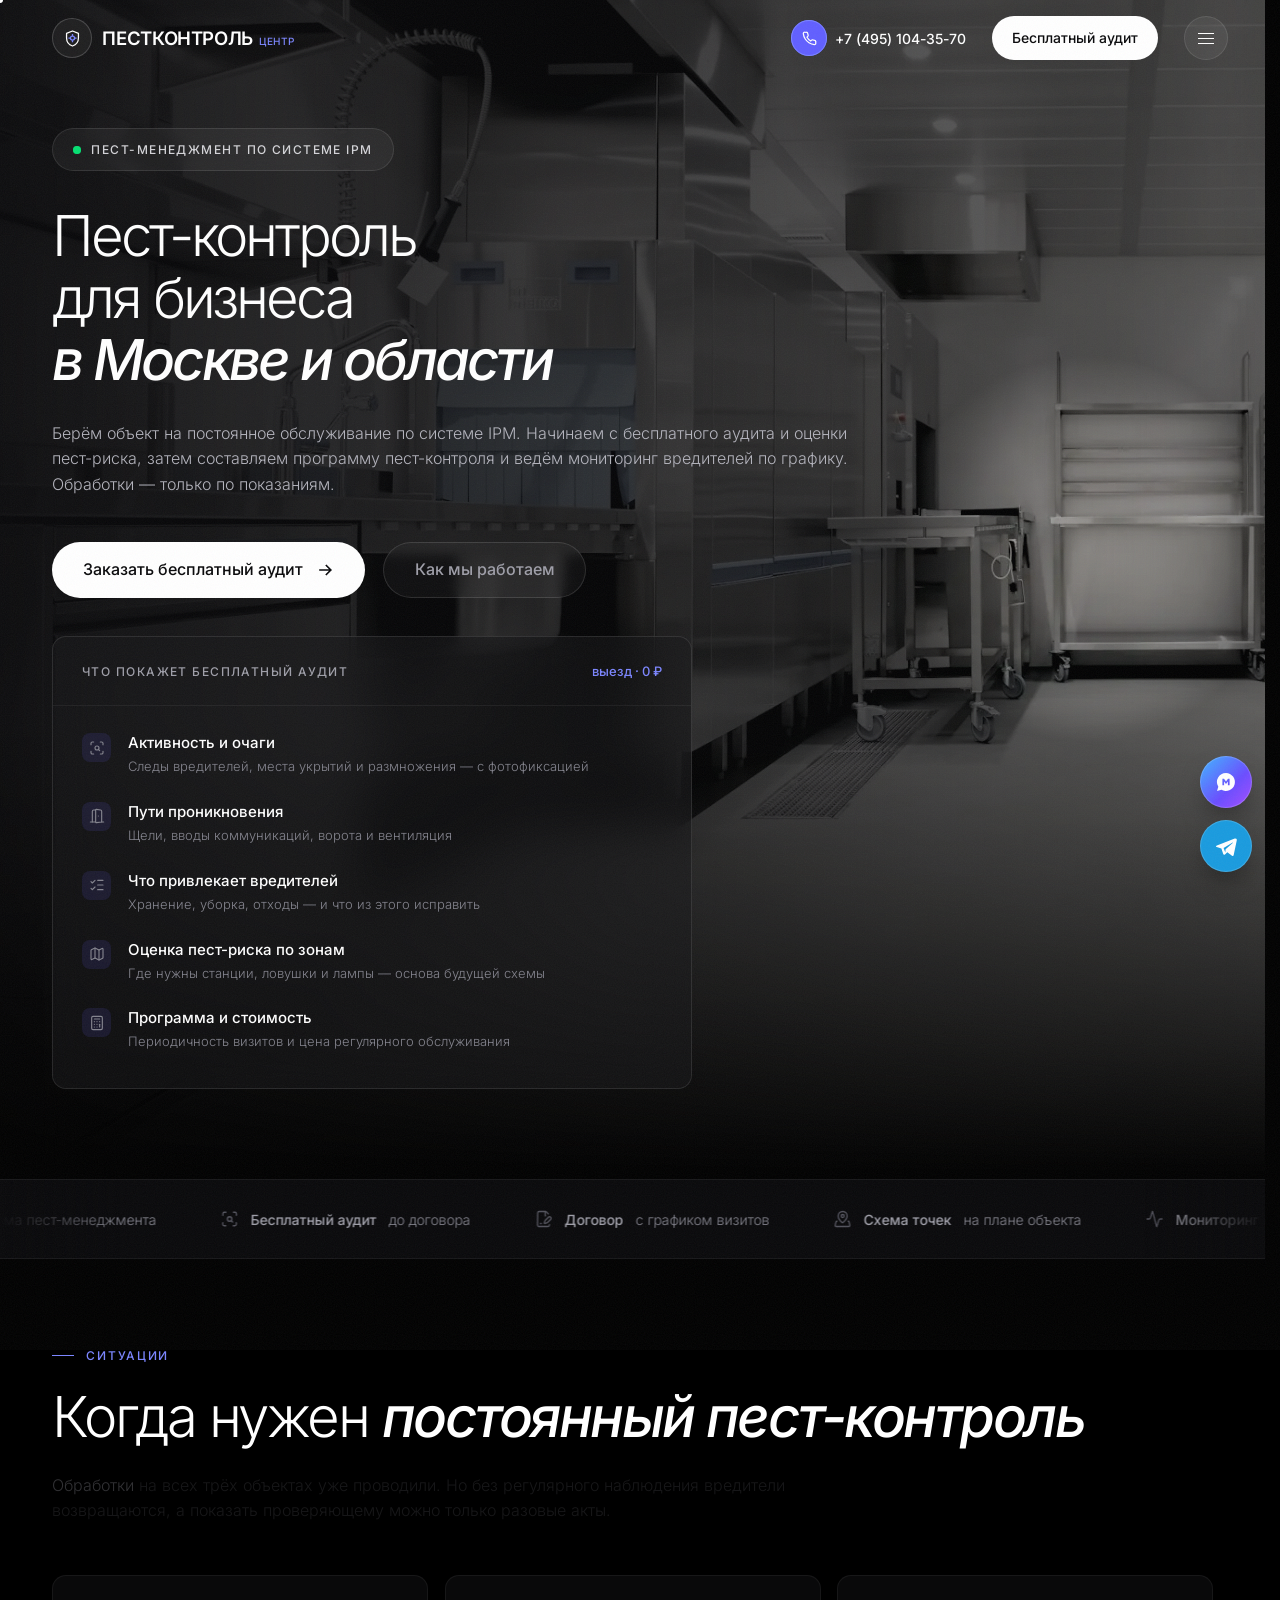
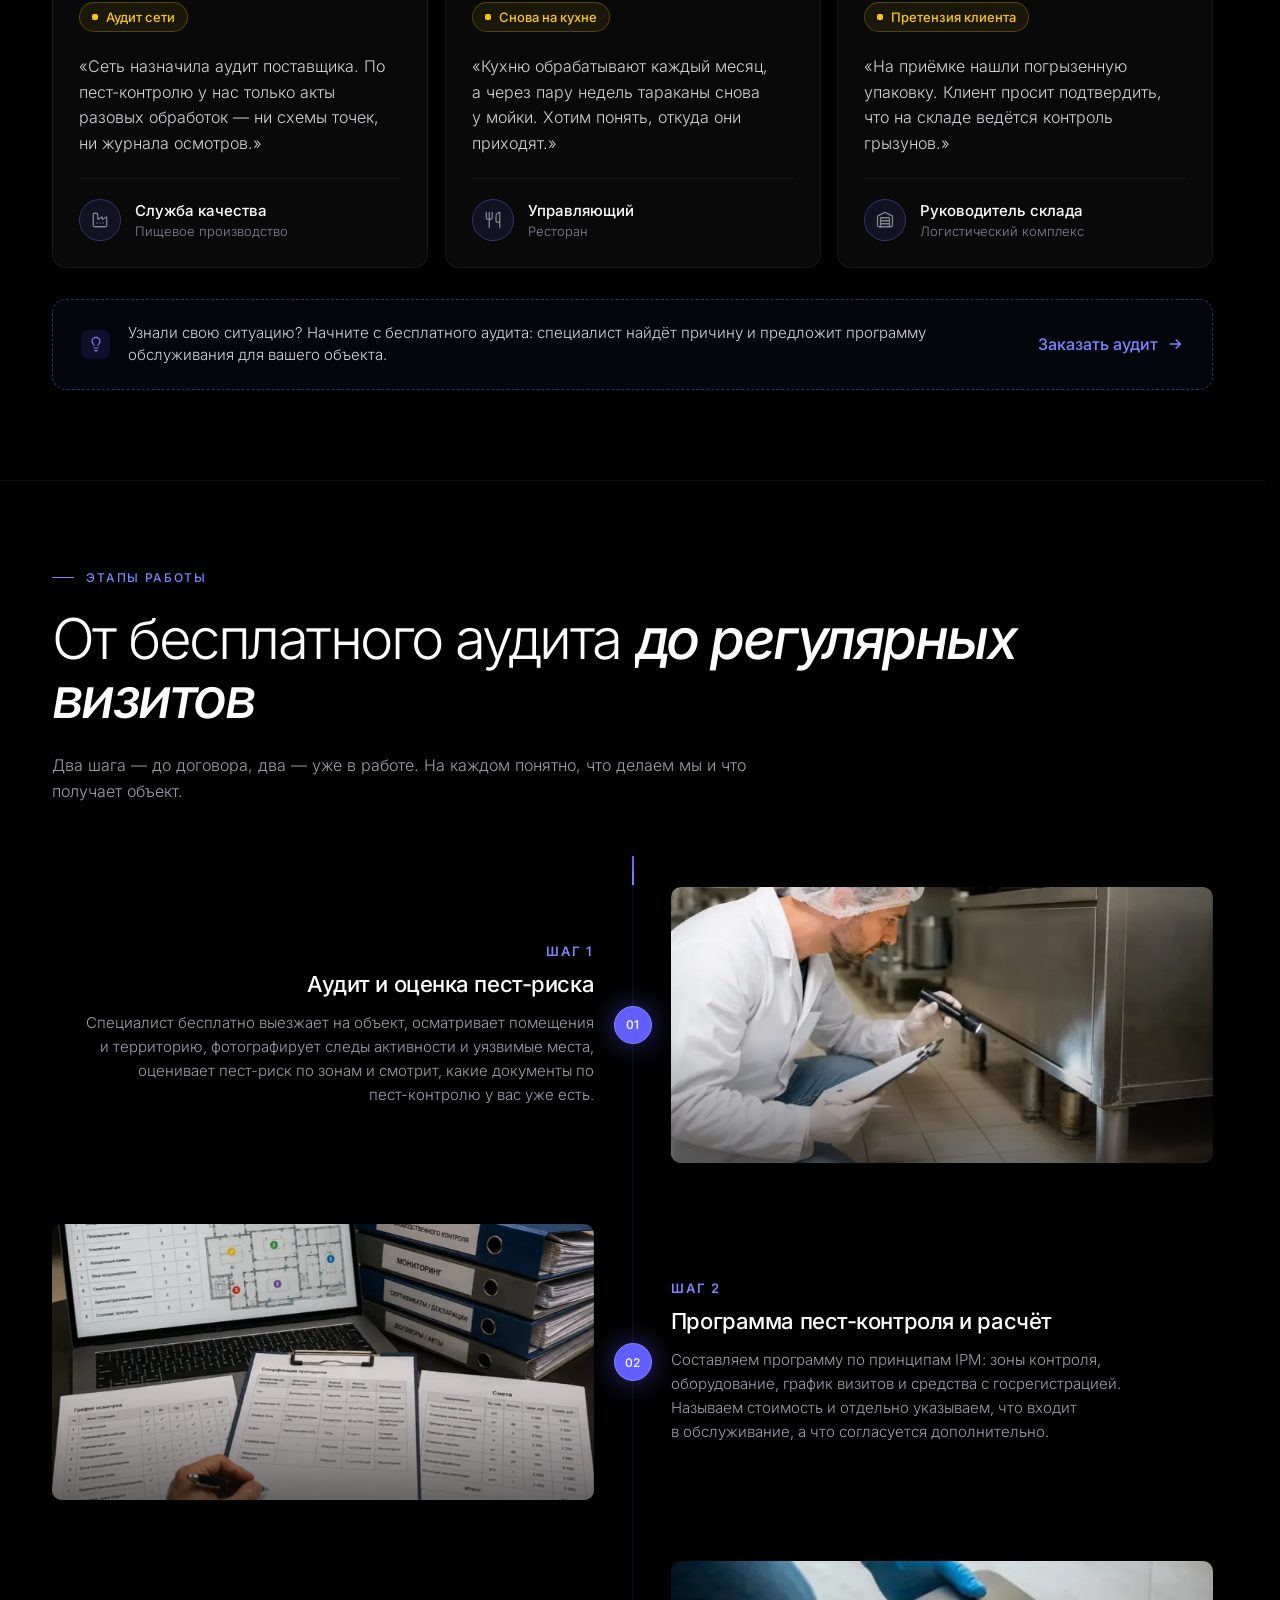
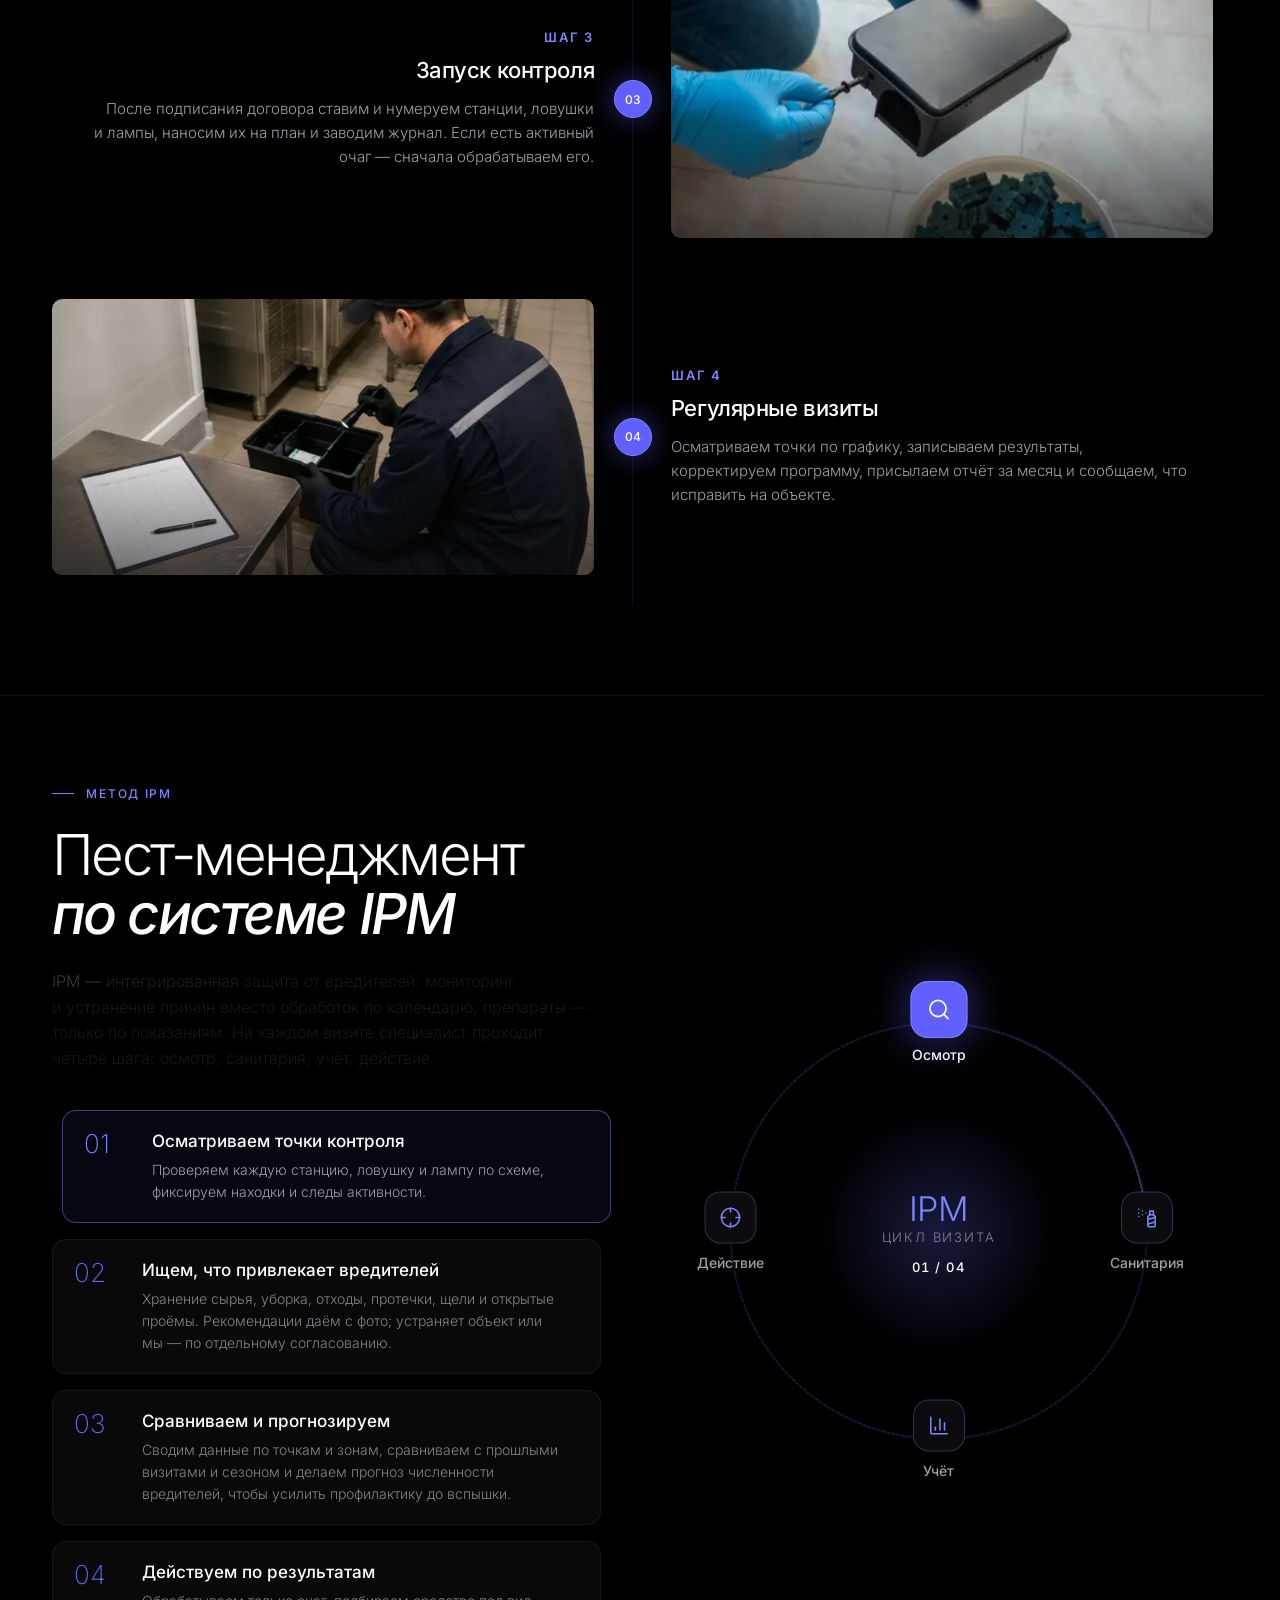
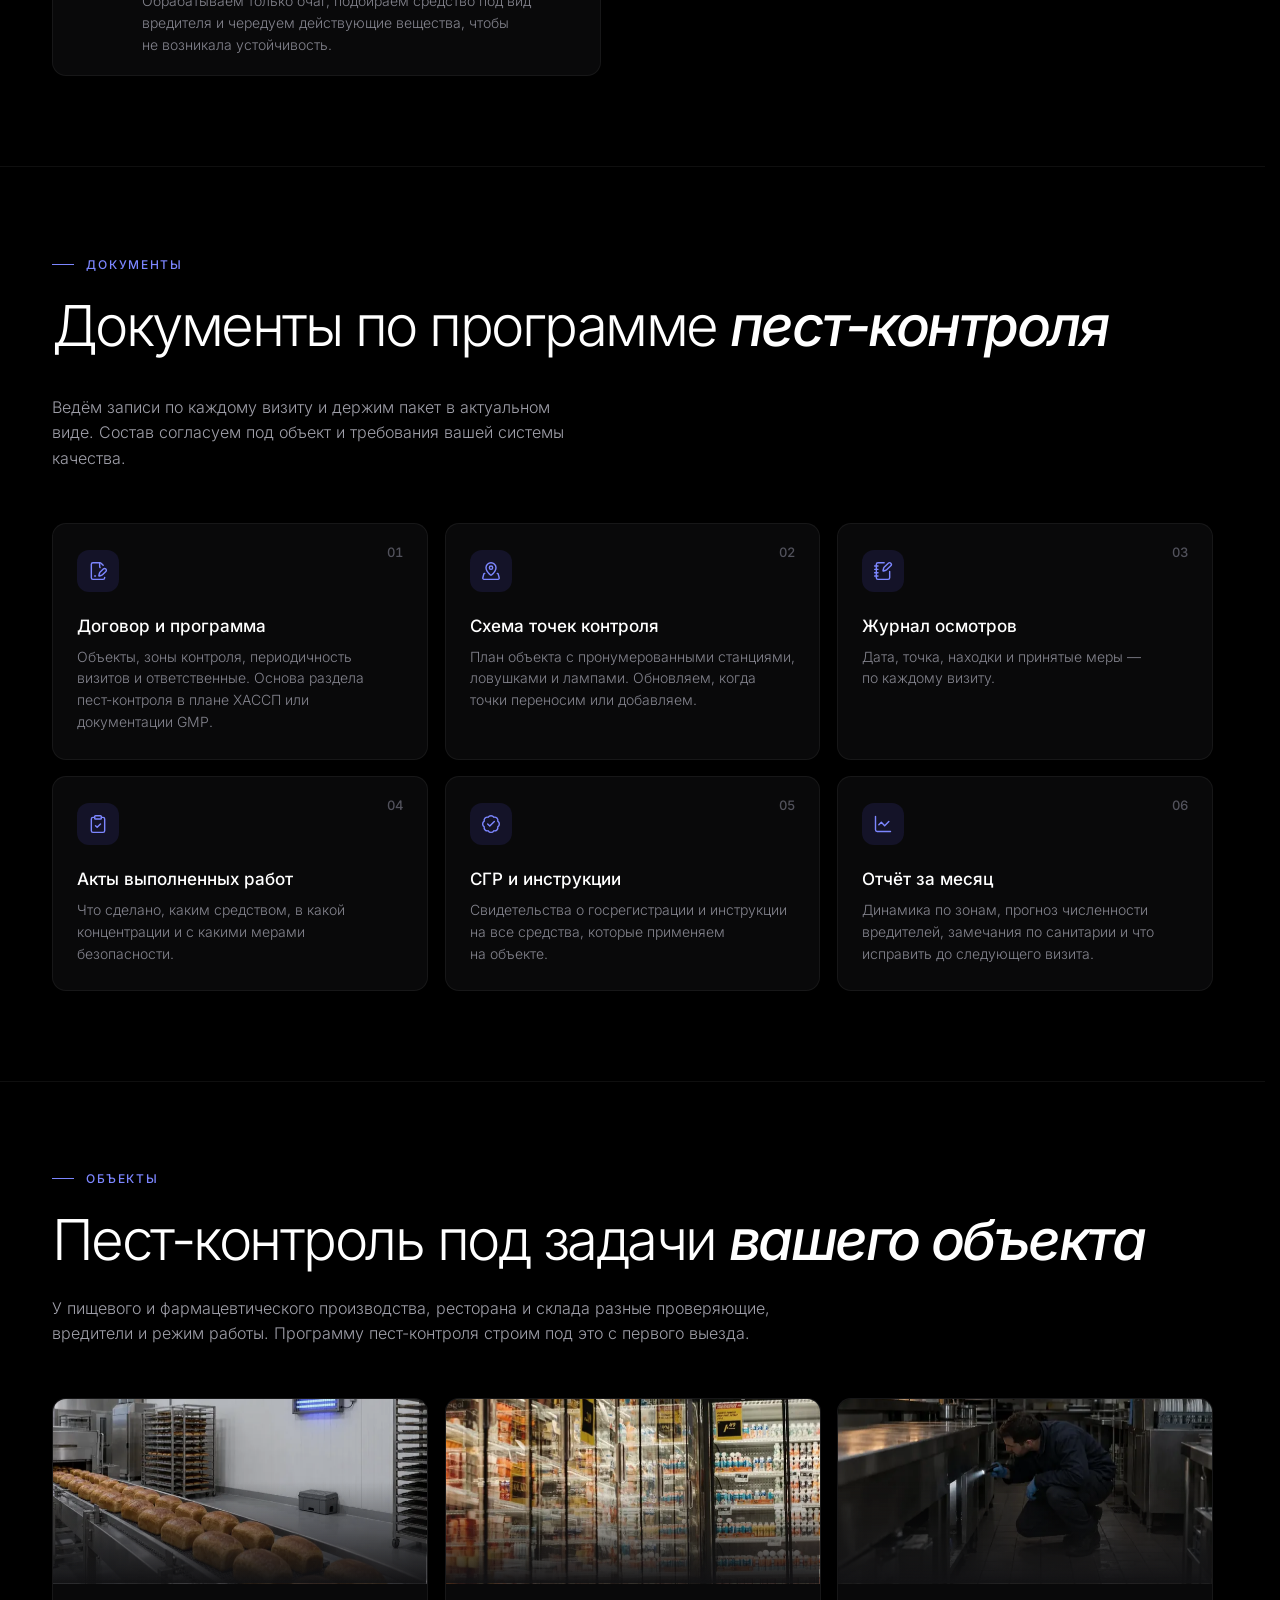
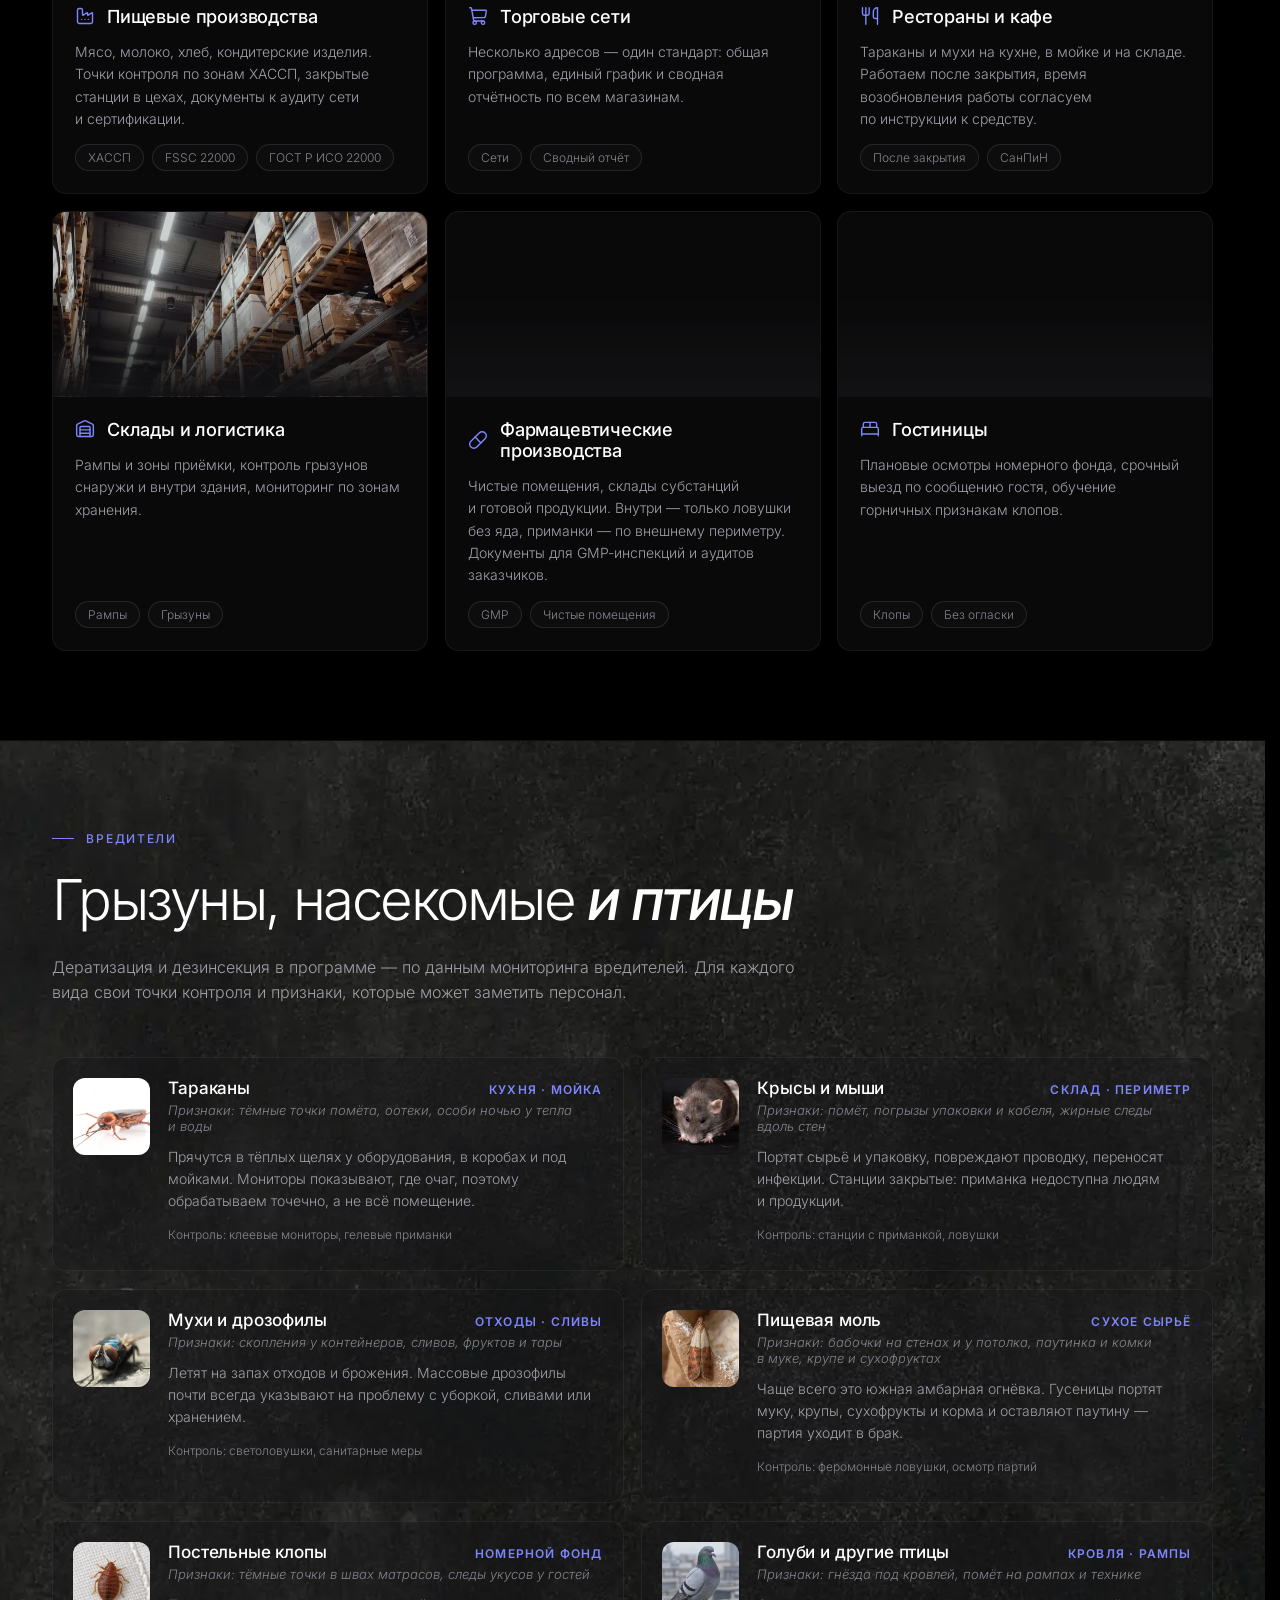
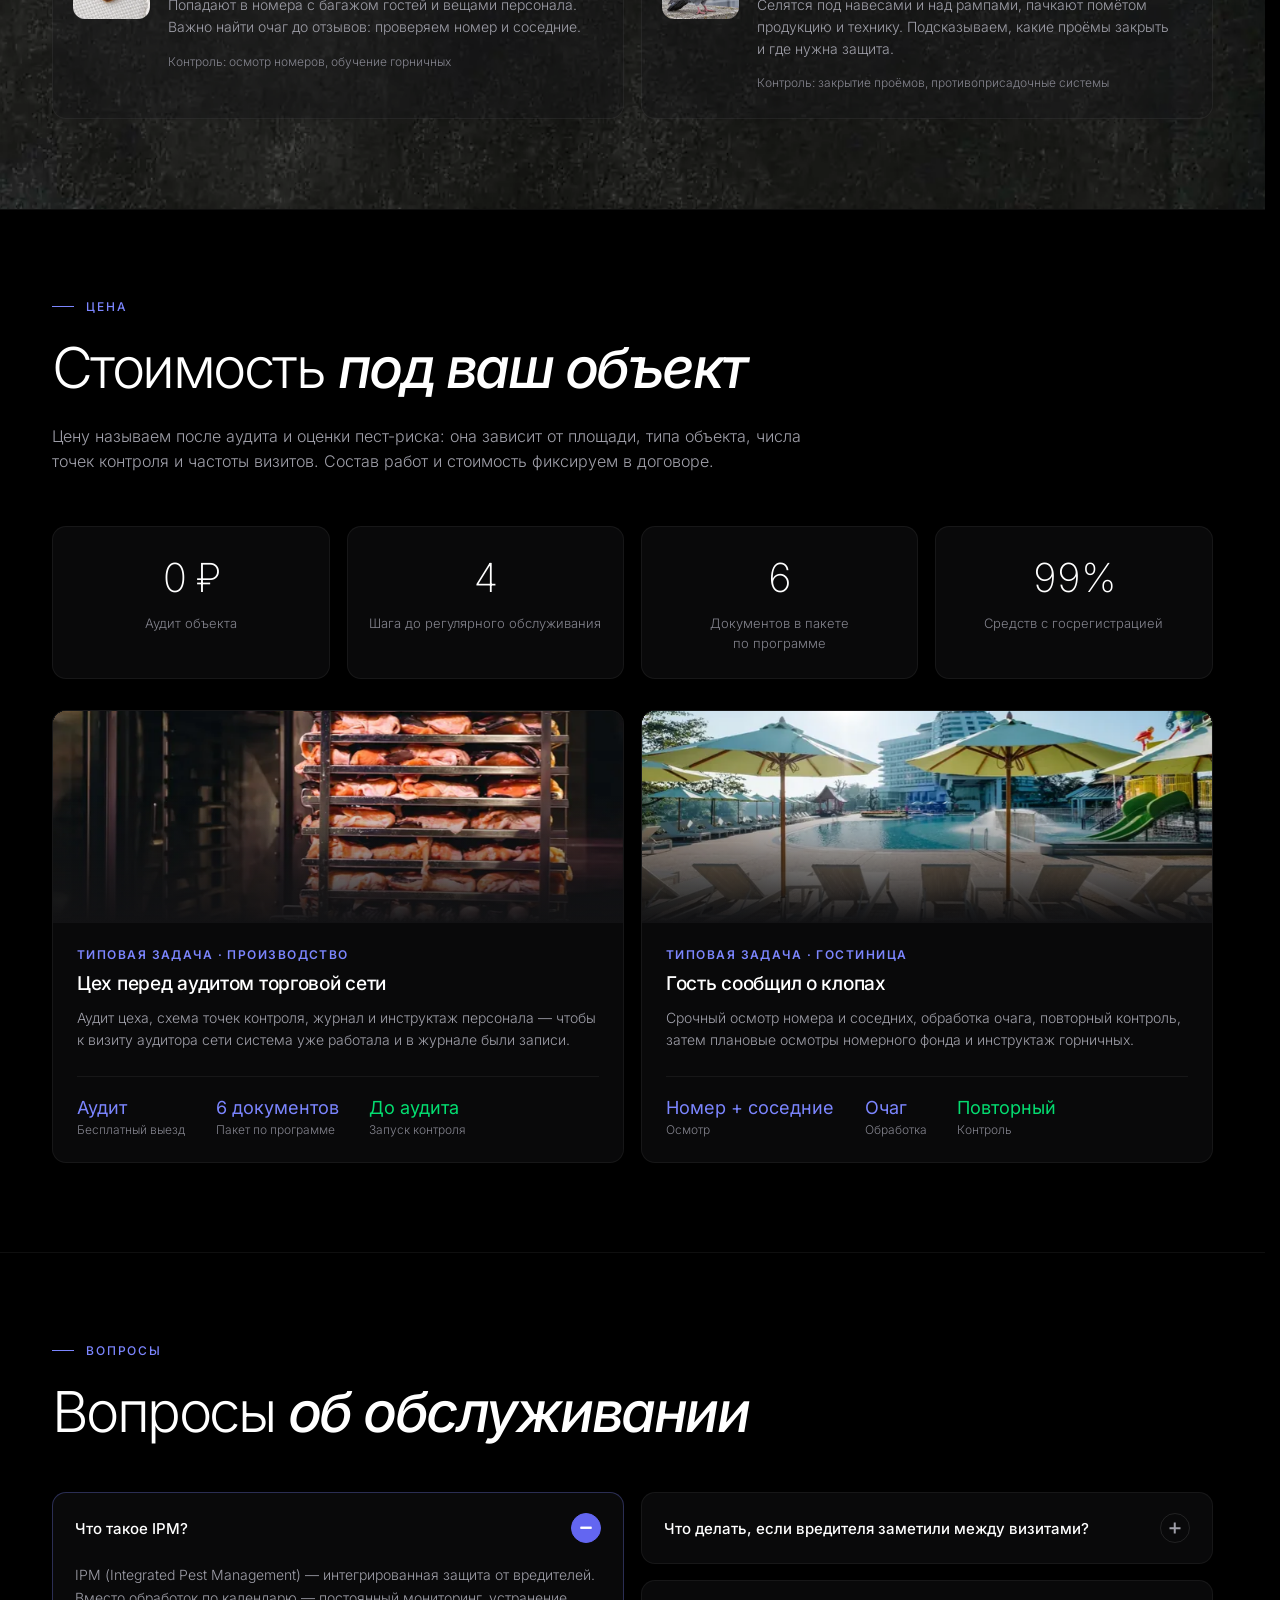
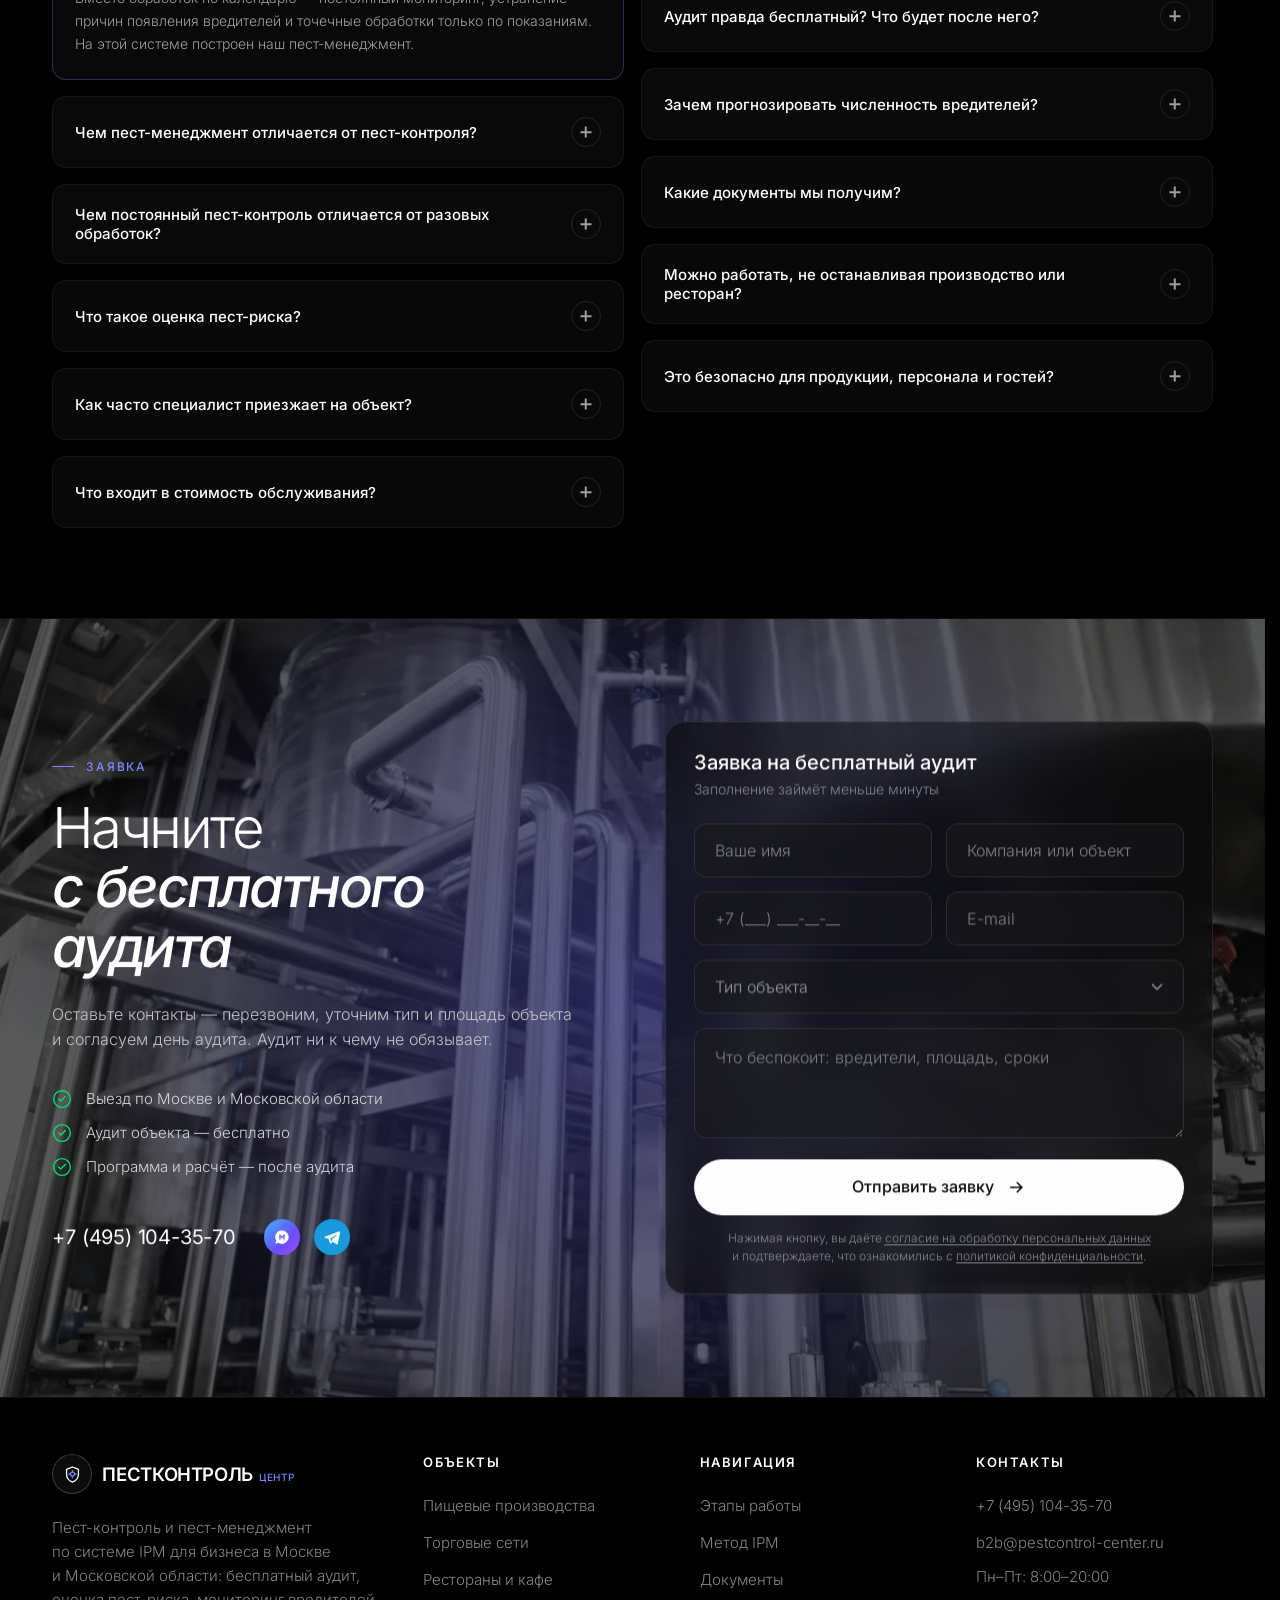
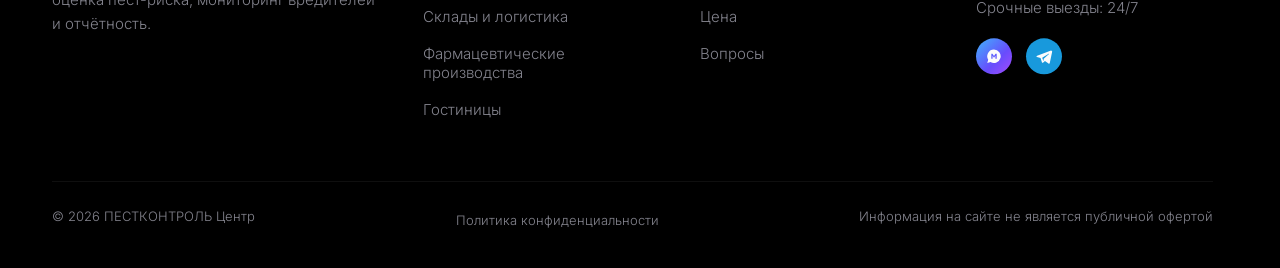
==== commit 38edcc4f: "Merge branch 'font-cls' into gh-pages: нет сдвига при загрузке шрифта" ====
--- a/index.html
+++ b/index.html
@@ -3,6 +3,7 @@
 <head>
 <meta charset="utf-8">
 <meta name="viewport" content="width=device-width,initial-scale=1,viewport-fit=cover">
+<meta name="robots" content="noindex, nofollow"><!-- только в ветке gh-pages: тестовая копия не индексируется -->
 <title>Пест-контроль и пест-менеджмент для бизнеса в Москве и области — ПЕСТКОНТРОЛЬ Центр</title>
 <meta name="description" content="Пест-контроль и пест-менеджмент по системе IPM для предприятий Москвы и области: бесплатный аудит и оценка пест-риска, программа пест-контроля, мониторинг вредителей и прогноз численности.">
 <meta name="theme-color" content="#000000">
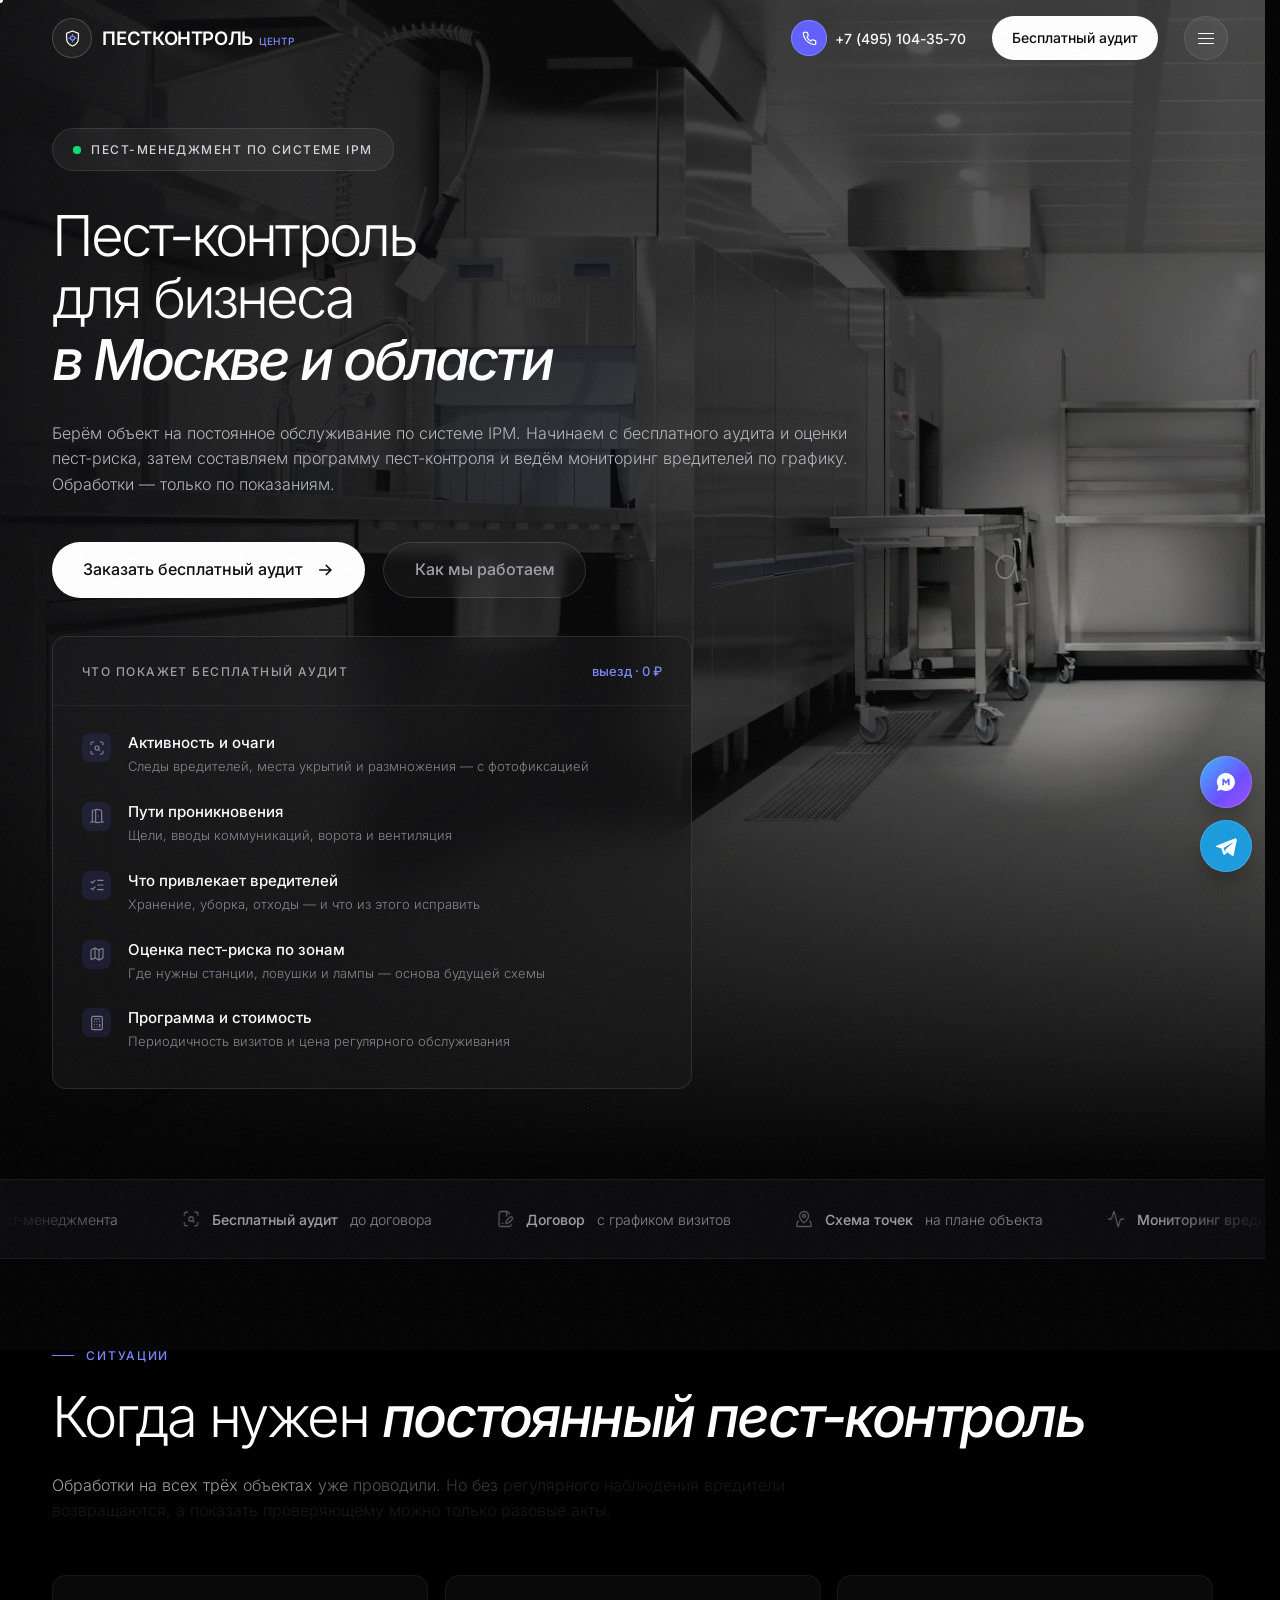
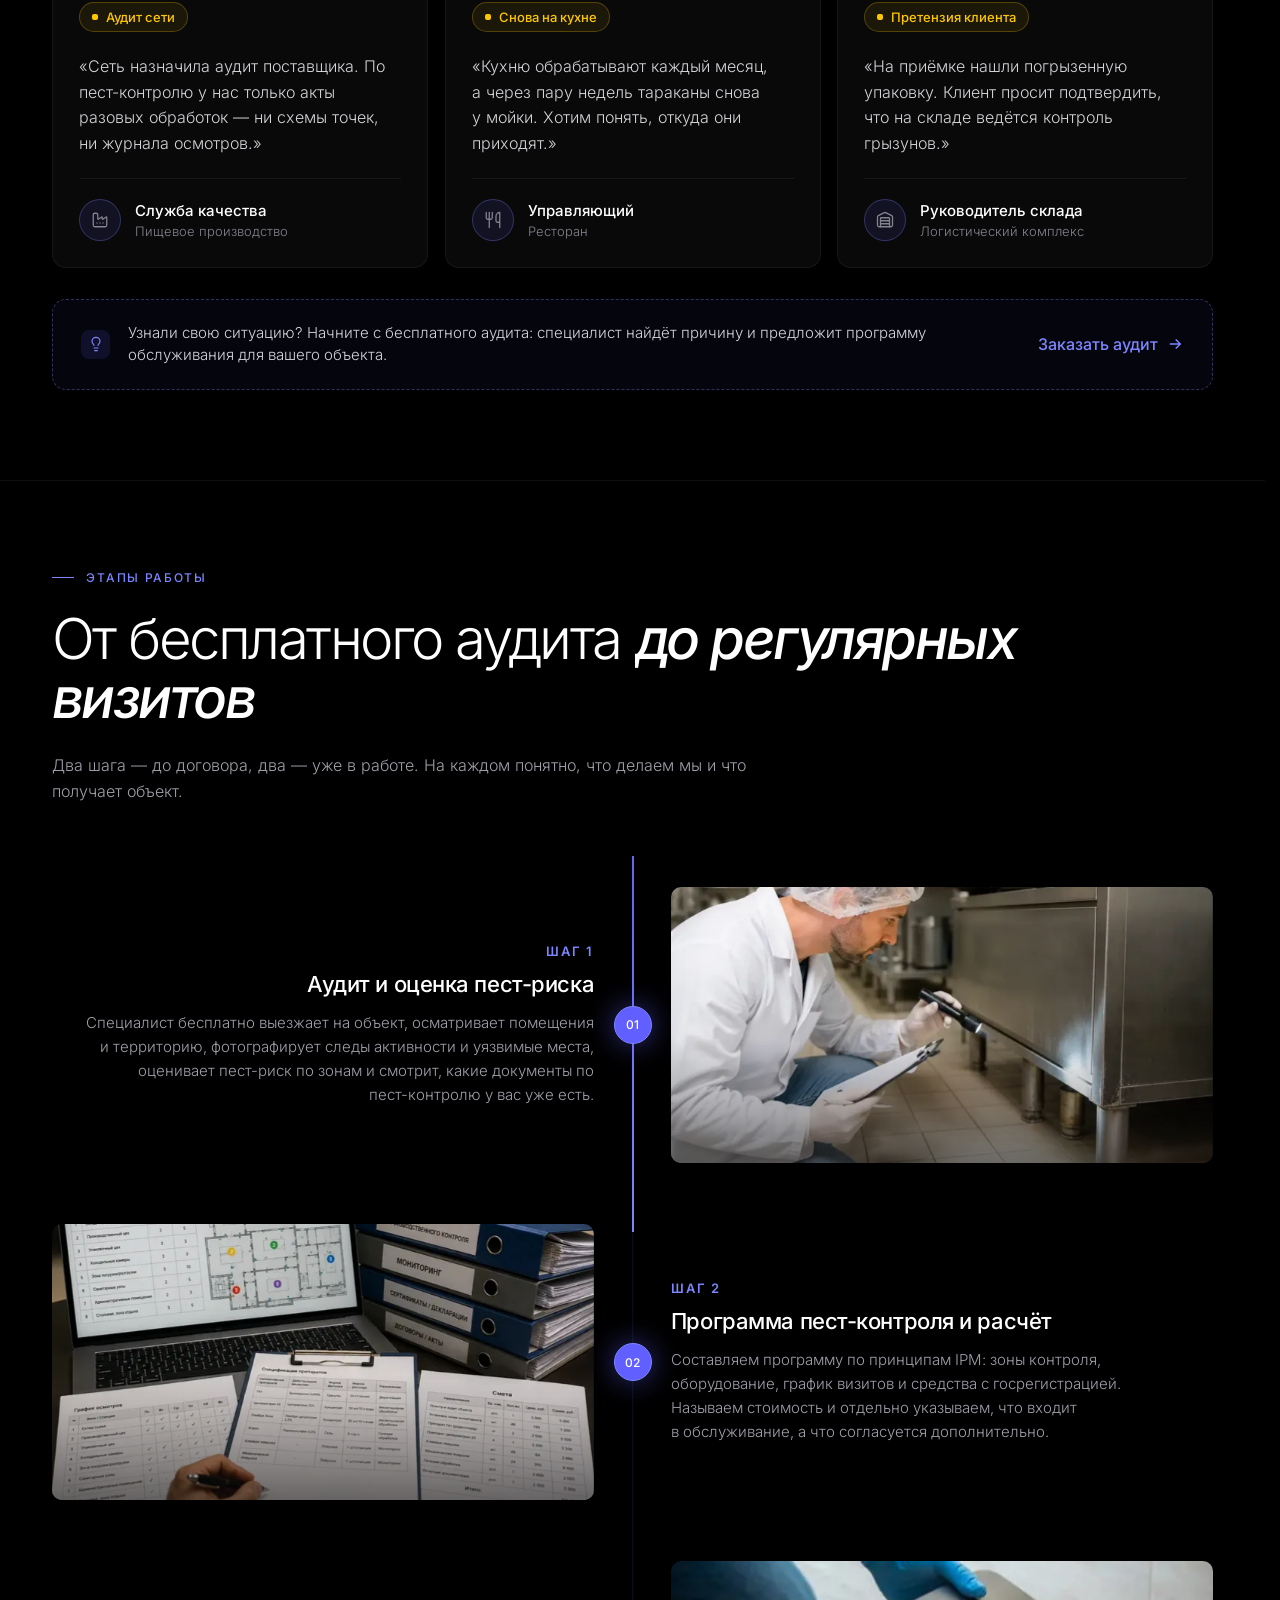
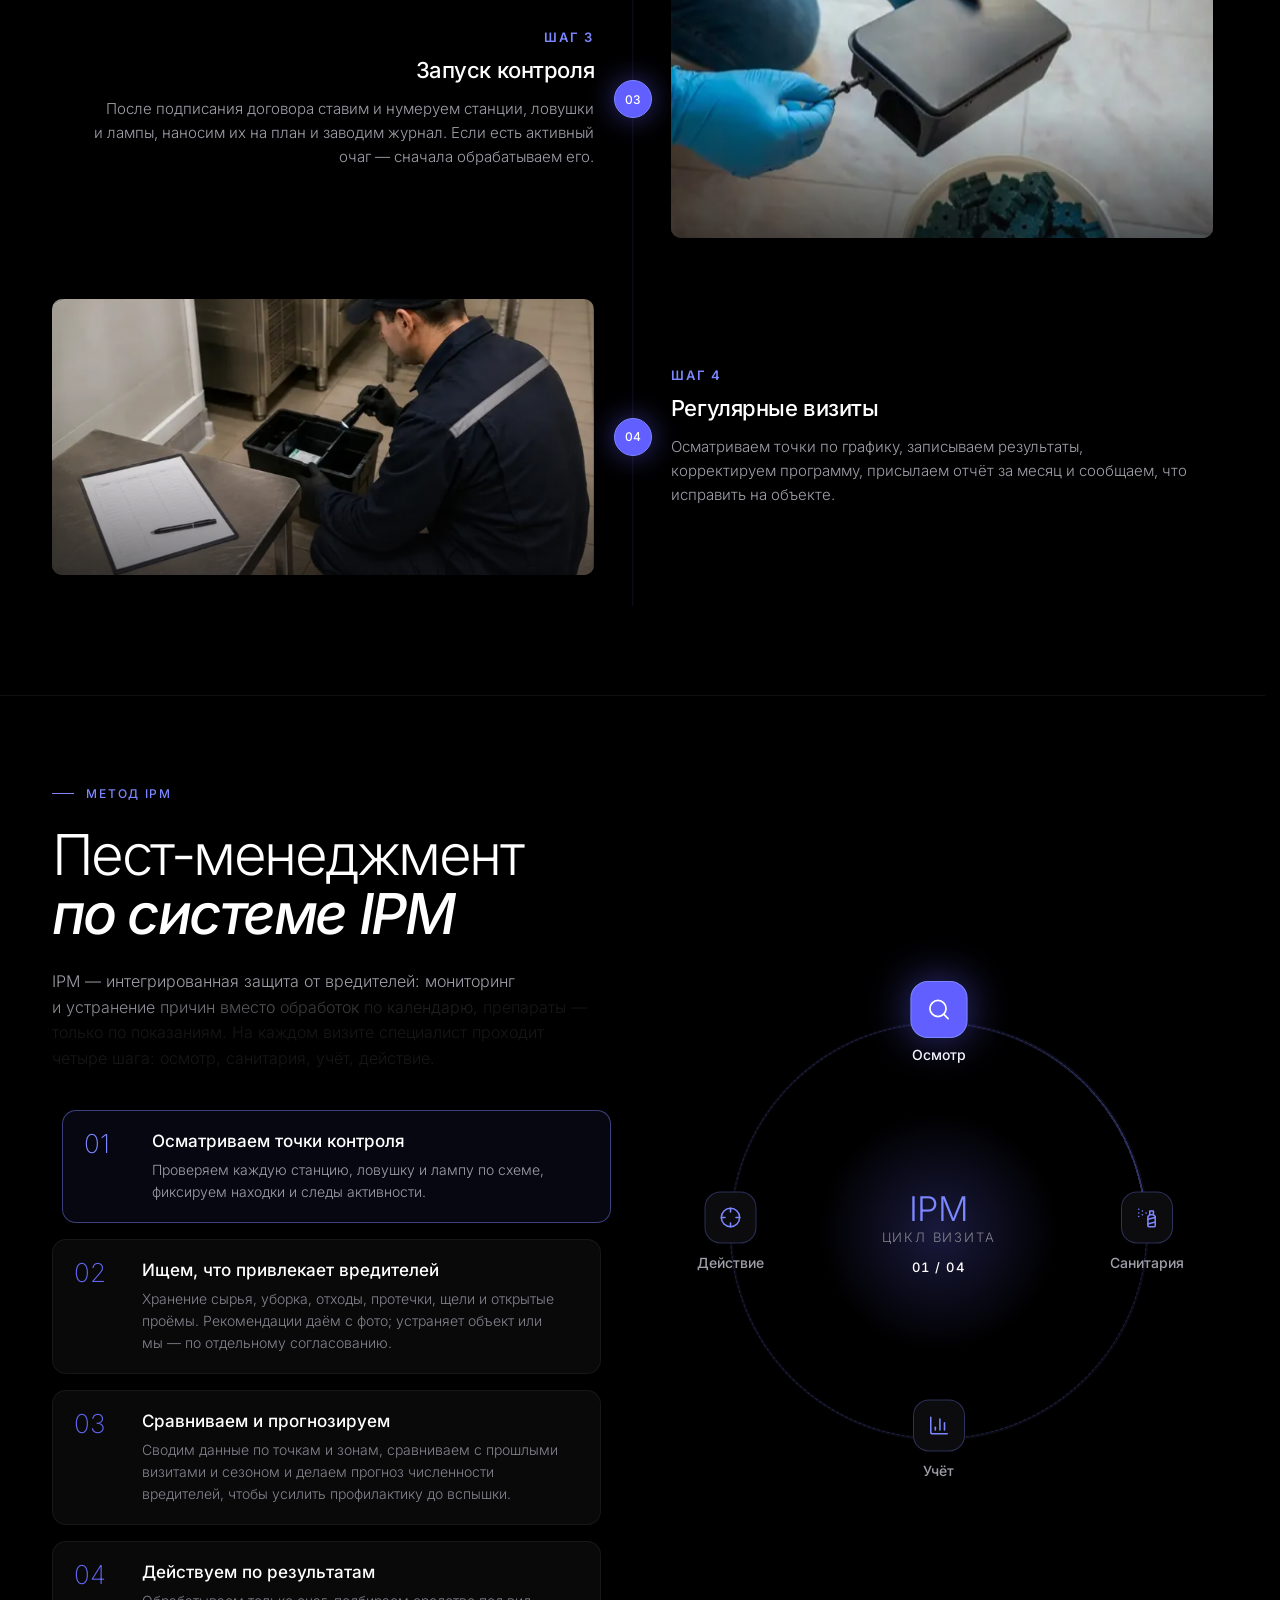
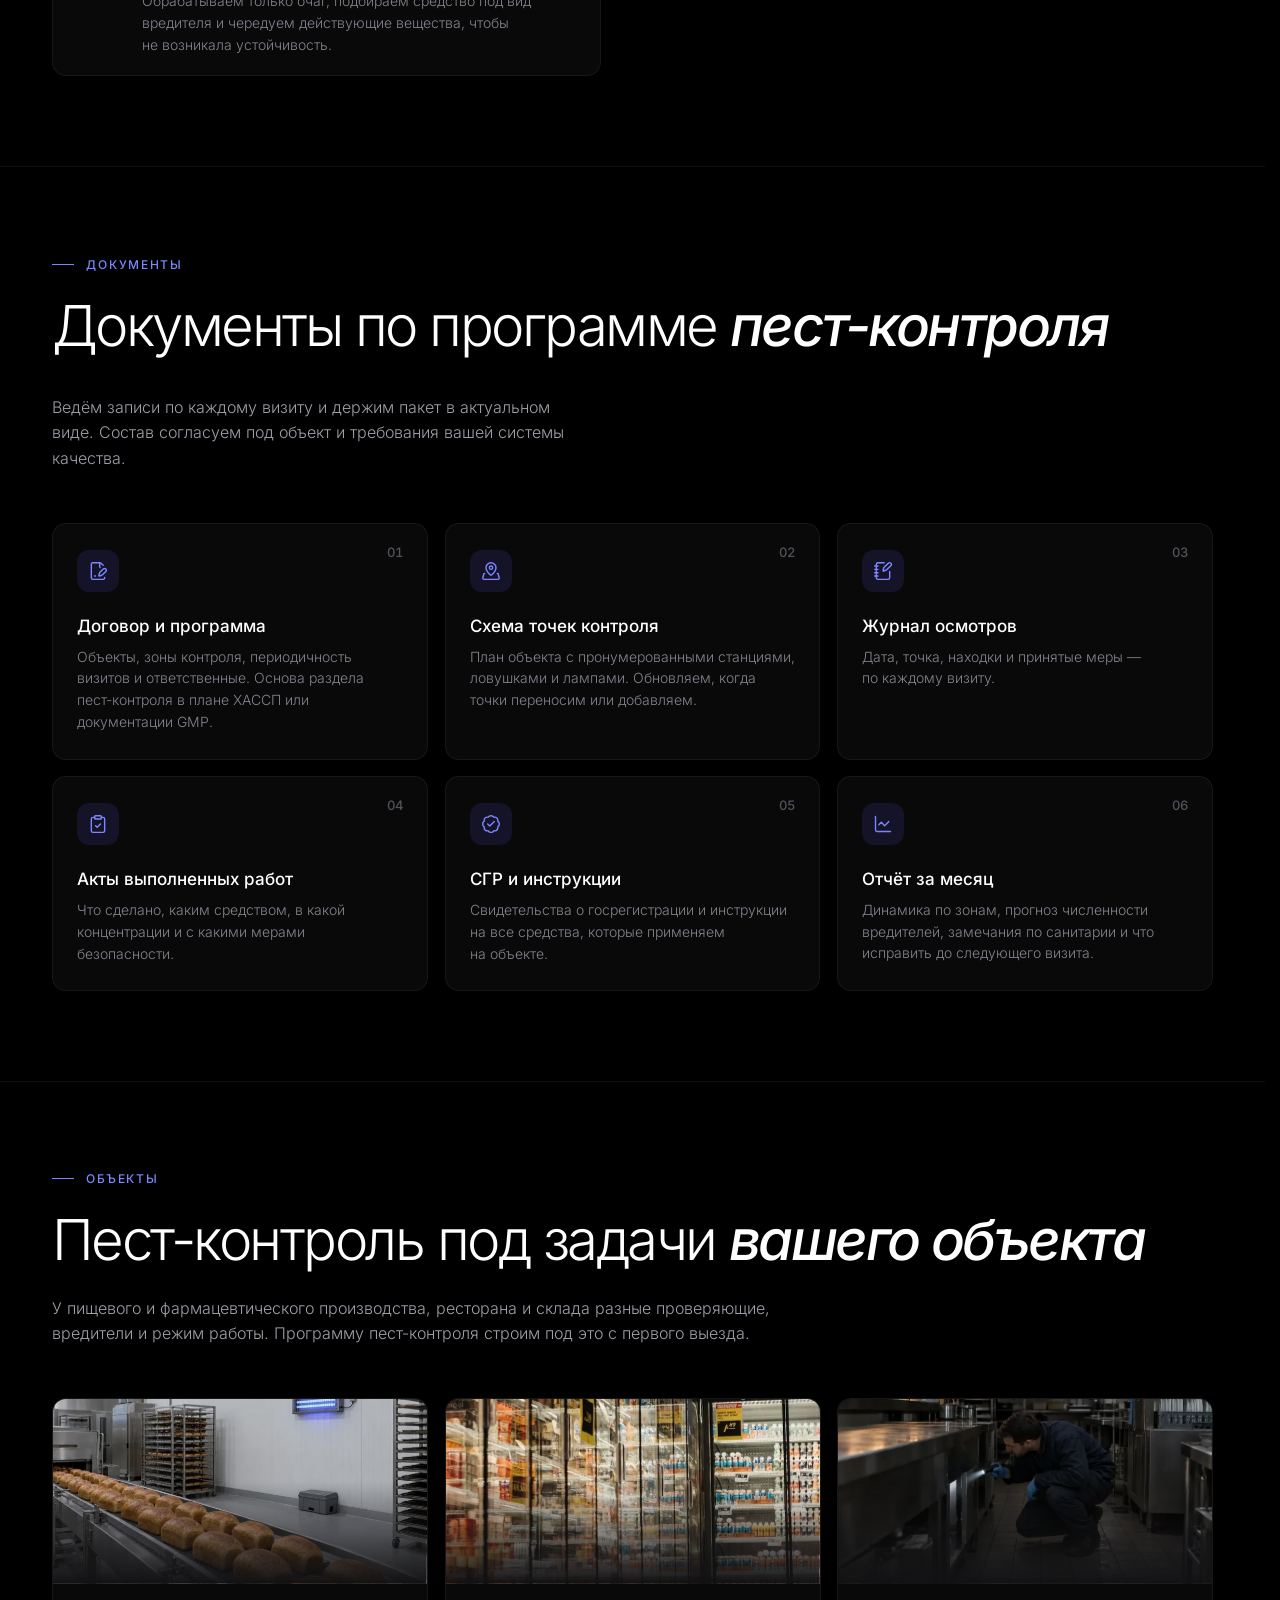
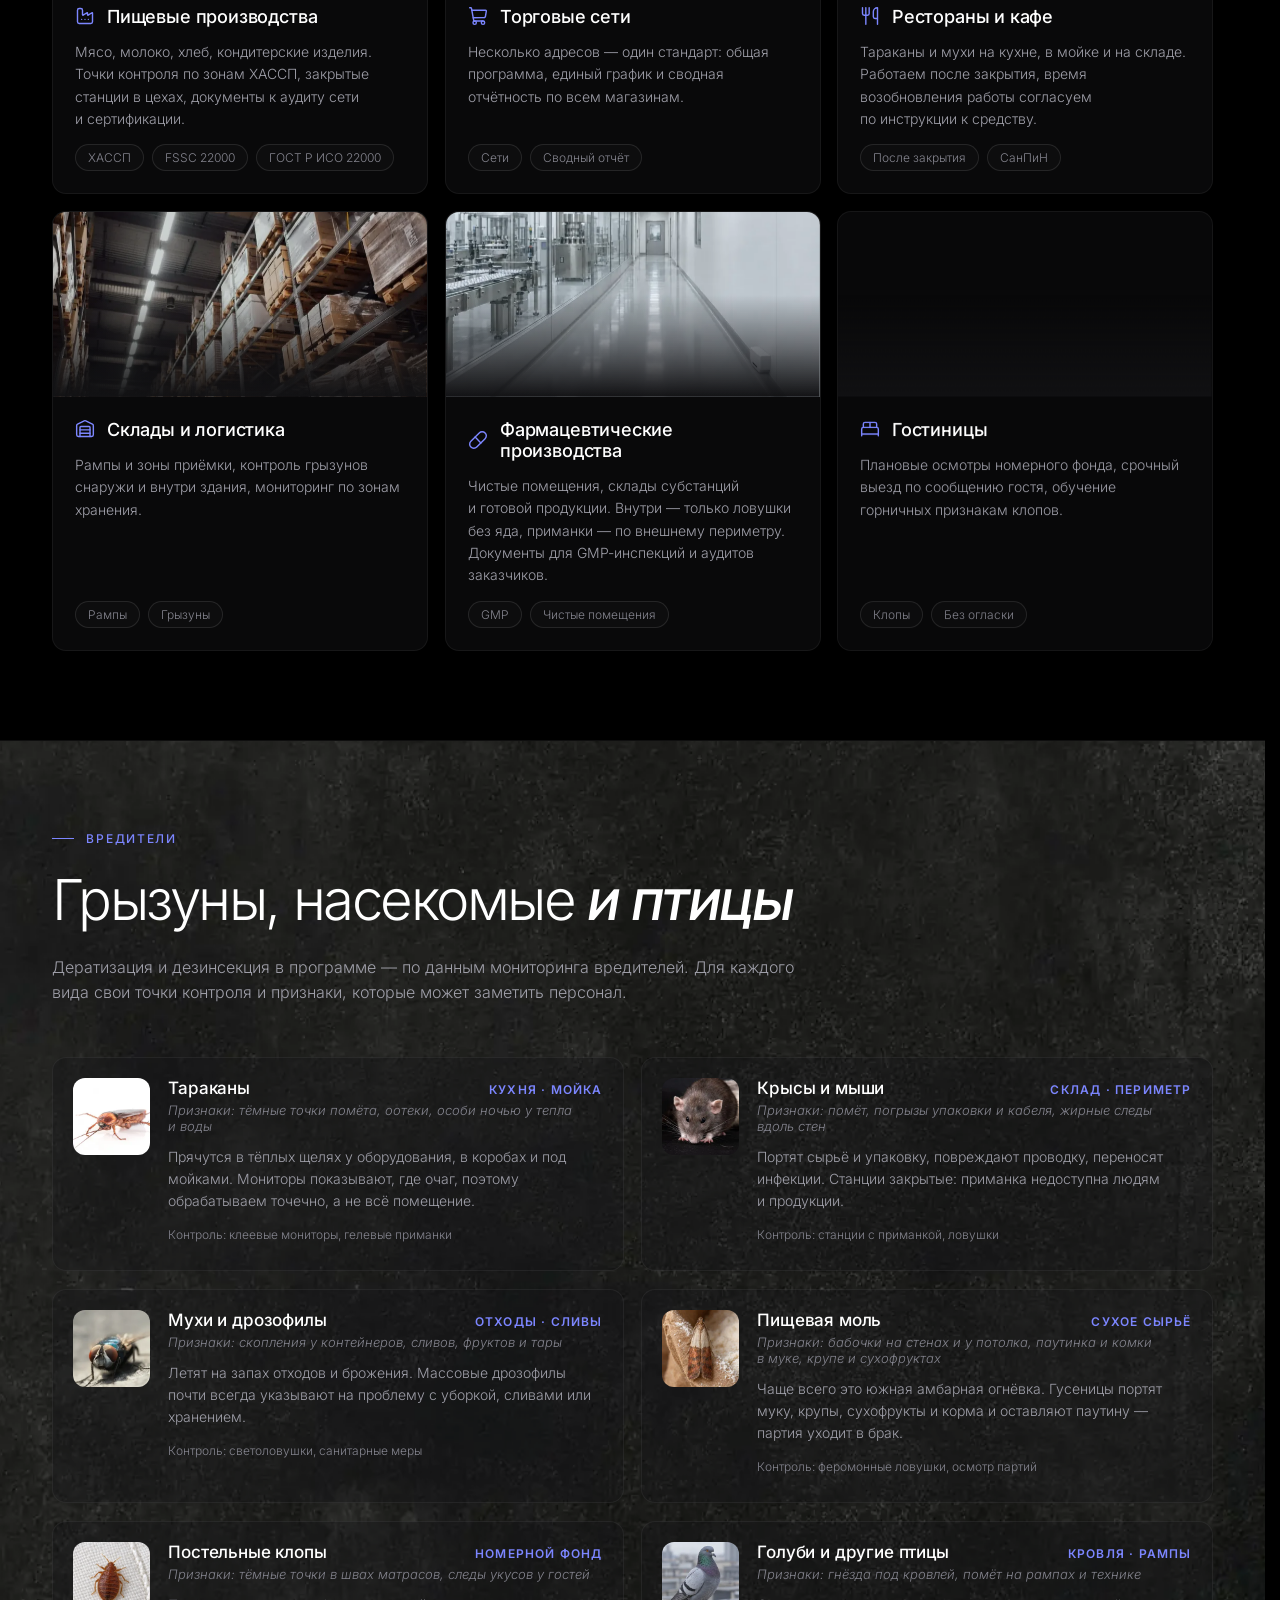
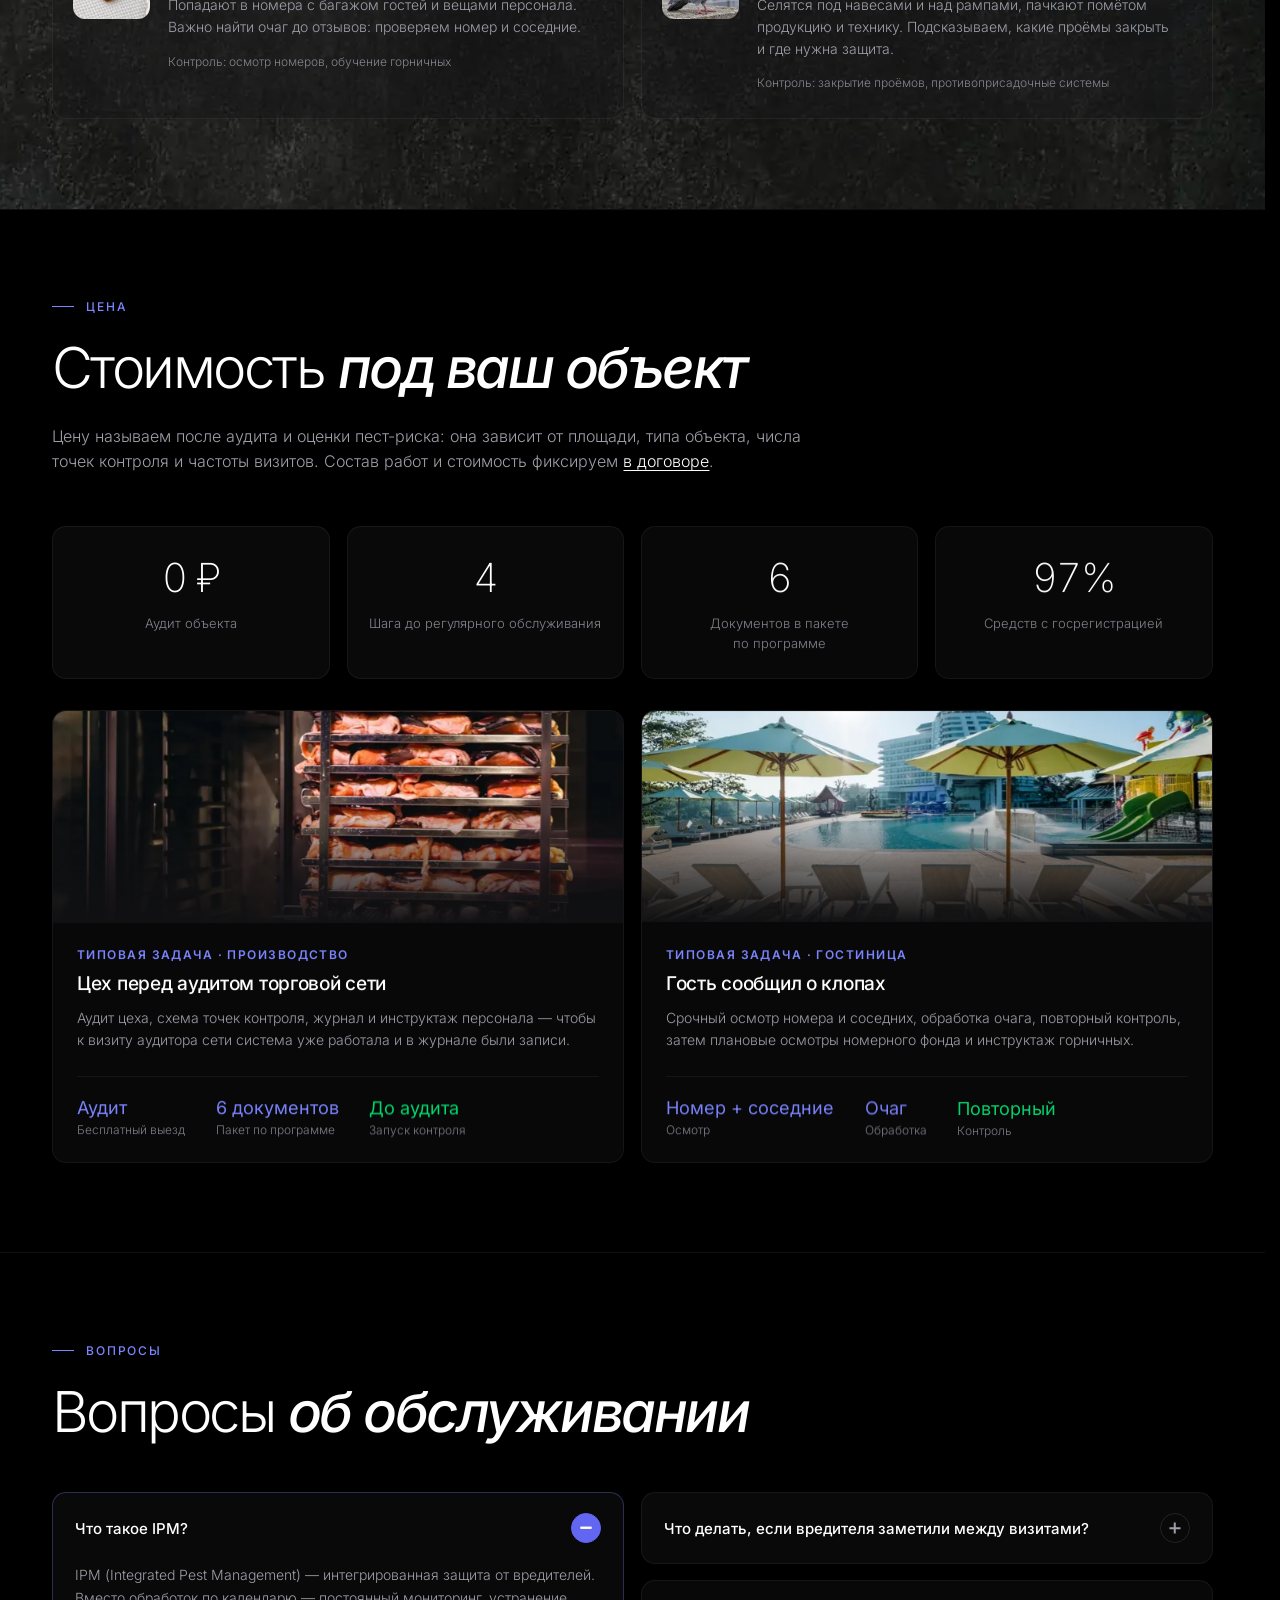
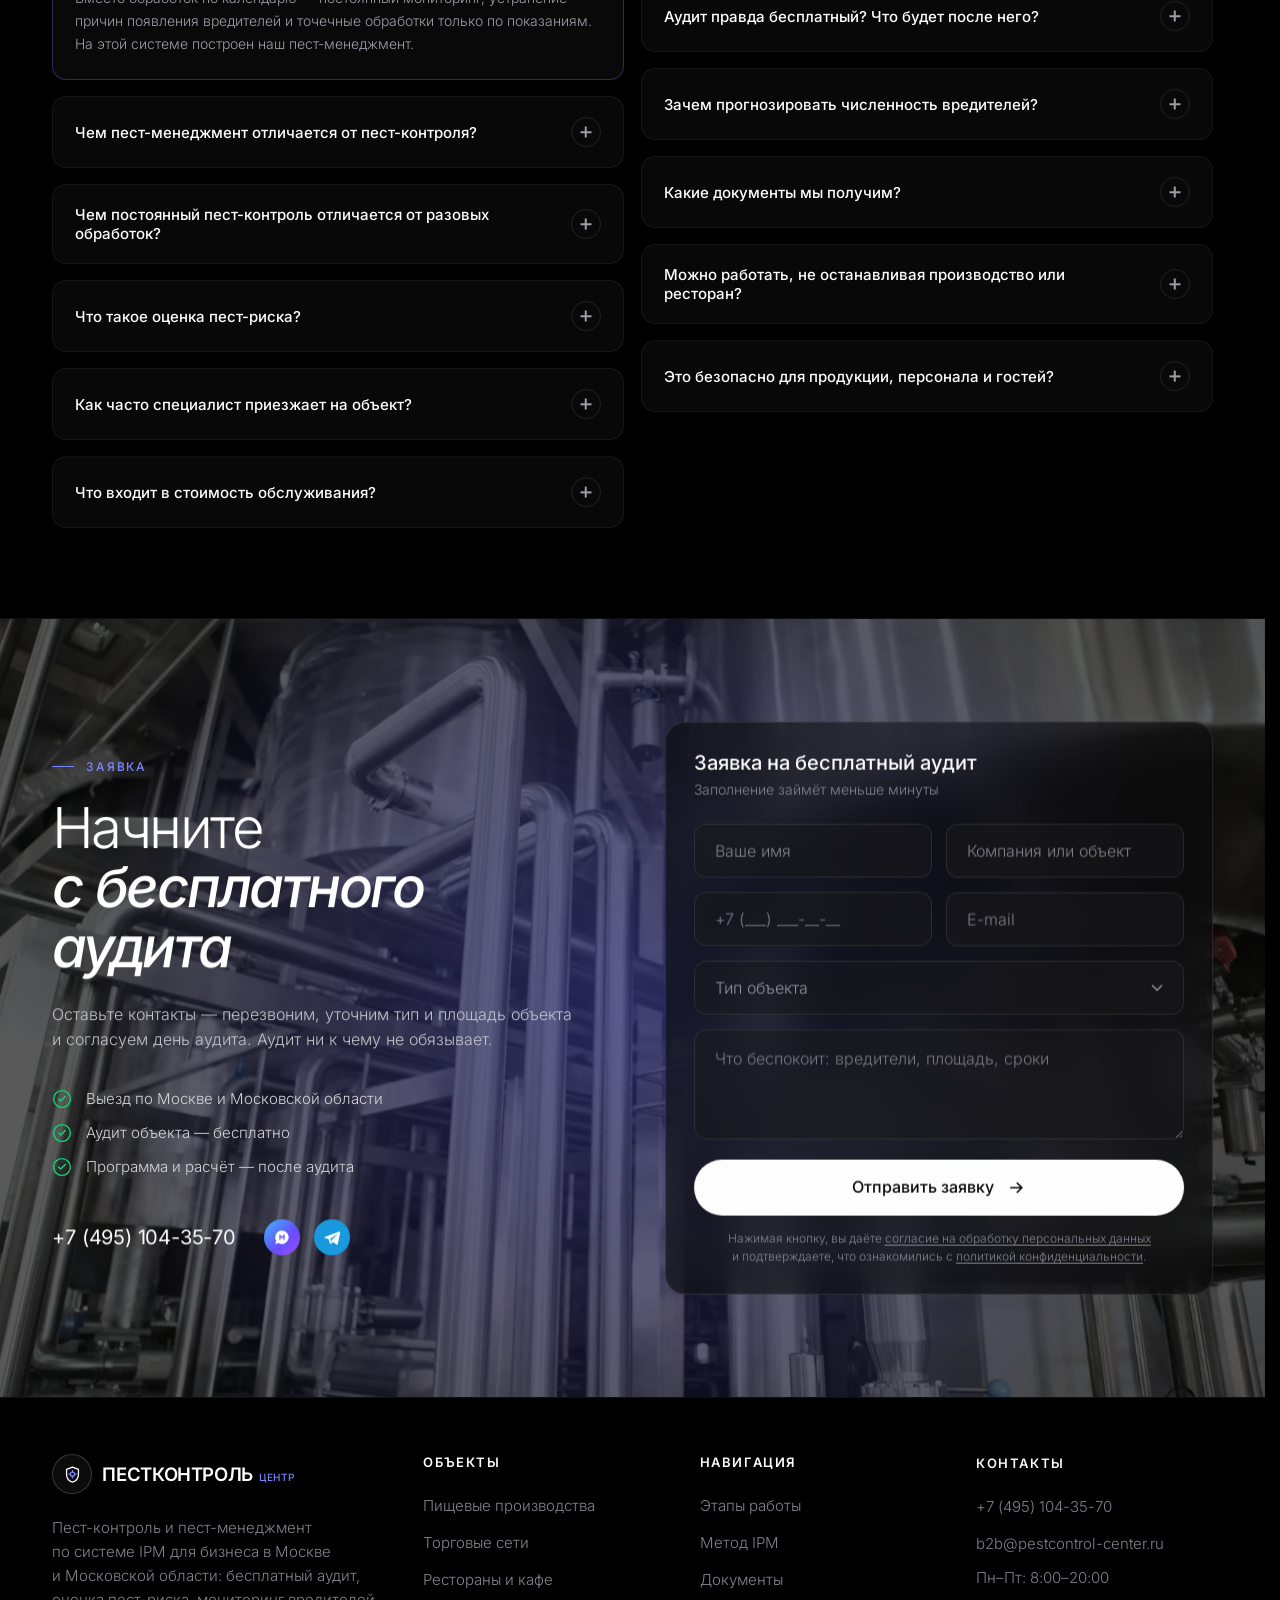
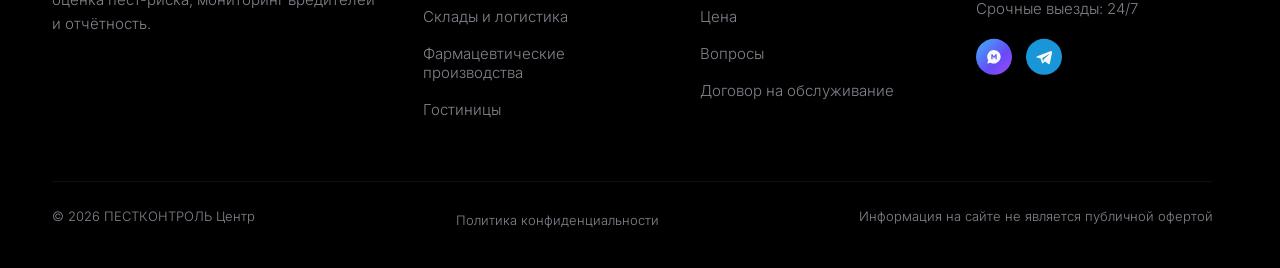
==== commit 86a93218: "Страница договора: счётчики при выкладке, поля формы в письме, ссылка с главной, карта сайта, сборщи" ====
--- a/index.html
+++ b/index.html
@@ -3,7 +3,6 @@
 <head>
 <meta charset="utf-8">
 <meta name="viewport" content="width=device-width,initial-scale=1,viewport-fit=cover">
-<meta name="robots" content="noindex, nofollow"><!-- только в ветке gh-pages: тестовая копия не индексируется -->
 <title>Пест-контроль и пест-менеджмент для бизнеса в Москве и области — ПЕСТКОНТРОЛЬ Центр</title>
 <meta name="description" content="Пест-контроль и пест-менеджмент по системе IPM для предприятий Москвы и области: бесплатный аудит и оценка пест-риска, программа пест-контроля, мониторинг вредителей и прогноз численности.">
 <meta name="theme-color" content="#000000">
@@ -24,7 +23,7 @@
   setTimeout(function(){ if(!document.documentElement.classList.contains('anim-ready')) document.documentElement.classList.add('anim-fail'); }, 4000);
 </script>
 <link rel="canonical" href="https://xn----itbbsflddbfpfdodg9d0f.xn--p1ai/">
-<!-- style:start --><style>@font-face{font-family:Inter;font-style:normal;font-weight:100 900;font-display:swap;src:url(fonts/inter-ru-wght-normal.woff2) format("woff2");unicode-range:U+0020-007E,U+00A0,U+00A9,U+00AB,U+00AD,U+00B0,U+00B7,U+00BB,U+00D7,U+0401,U+0410-044F,U+0451,U+2009,U+2010-2015,U+2018-201E,U+2022,U+2026,U+202F,U+2116,U+20BD,U+2192,U+2212}@font-face{font-family:Inter;font-style:normal;font-weight:100 900;font-display:swap;src:url(fonts/inter-cyrillic-wght-normal.woff2) format("woff2");unicode-range:U+0301,U+0400,U+0402-040F,U+0450,U+0452-045F,U+0490-0491,U+04B0-04B1}@font-face{font-family:Inter;font-style:normal;font-weight:100 900;font-display:swap;src:url(fonts/inter-latin-wght-normal.woff2) format("woff2");unicode-range:U+0000-001F,U+007F-009F,U+00A1-00A8,U+00AA,U+00AC,U+00AE-00AF,U+00B1-00B6,U+00B8-00BA,U+00BC-00D6,U+00D8-00FF,U+0131,U+0152-0153,U+02BB-02BC,U+02C6,U+02DA,U+02DC,U+0304,U+0308,U+0329,U+2000-2008,U+200A-200F,U+2016-2017,U+201F-2021,U+2023-2025,U+2027-202E,U+2030-206F,U+20AC,U+2122,U+2191,U+2193,U+2215,U+FEFF,U+FFFD}@font-face{font-family:Inter;font-style:italic;font-weight:100 900;font-display:swap;src:url(fonts/inter-ru-wght-italic.woff2) format("woff2");unicode-range:U+0020-007E,U+00A0,U+00A9,U+00AB,U+00AD,U+00B0,U+00B7,U+00BB,U+00D7,U+0401,U+0410-044F,U+0451,U+2009,U+2010-2015,U+2018-201E,U+2022,U+2026,U+202F,U+2116,U+20BD,U+2192,U+2212}@font-face{font-family:Inter;font-style:italic;font-weight:100 900;font-display:swap;src:url(fonts/inter-cyrillic-wght-italic.woff2) format("woff2");unicode-range:U+0301,U+0400,U+0402-040F,U+0450,U+0452-045F,U+0490-0491,U+04B0-04B1}@font-face{font-family:Inter;font-style:italic;font-weight:100 900;font-display:swap;src:url(fonts/inter-latin-wght-italic.woff2) format("woff2");unicode-range:U+0000-001F,U+007F-009F,U+00A1-00A8,U+00AA,U+00AC,U+00AE-00AF,U+00B1-00B6,U+00B8-00BA,U+00BC-00D6,U+00D8-00FF,U+0131,U+0152-0153,U+02BB-02BC,U+02C6,U+02DA,U+02DC,U+0304,U+0308,U+0329,U+2000-2008,U+200A-200F,U+2016-2017,U+201F-2021,U+2023-2025,U+2027-202E,U+2030-206F,U+20AC,U+2122,U+2191,U+2193,U+2215,U+FEFF,U+FFFD}@font-face{font-family:Inter Fallback;font-style:normal;font-weight:100 349;src:local("Arial"),local("ArialMT"),local("Liberation Sans"),local("LiberationSans"),local("Arimo"),local("Arimo-Regular");size-adjust:104.6919%;ascent-override:92.5381%;descent-override:23.0412%;line-gap-override:0%}@font-face{font-family:Inter Fallback;font-style:normal;font-weight:350 449;src:local("Arial"),local("ArialMT"),local("Liberation Sans"),local("LiberationSans"),local("Arimo"),local("Arimo-Regular");size-adjust:106.8153%;ascent-override:90.6967%;descent-override:22.5827%;line-gap-override:0%}@font-face{font-family:Inter Fallback;font-style:normal;font-weight:450 549;src:local("Arial"),local("ArialMT"),local("Liberation Sans"),local("LiberationSans"),local("Arimo"),local("Arimo-Regular");size-adjust:107.1268%;ascent-override:90.4329%;descent-override:22.5171%;line-gap-override:0%}@font-face{font-family:Inter Fallback;font-style:normal;font-weight:550 900;src:local("Arial Bold"),local("Arial-BoldMT"),local("Liberation Sans Bold"),local("LiberationSans-Bold"),local("Arimo Bold"),local("Arimo-Bold");size-adjust:101.0648%;ascent-override:95.8572%;descent-override:23.8677%;line-gap-override:0%}@font-face{font-family:Inter Fallback;font-style:italic;font-weight:100 399;src:local("Arial Italic"),local("Arial-ItalicMT"),local("Liberation Sans Italic"),local("LiberationSans-Italic"),local("Arimo Italic"),local("Arimo-Italic");size-adjust:101.0652%;ascent-override:95.8588%;descent-override:23.8681%;line-gap-override:0%}@font-face{font-family:Inter Fallback;font-style:italic;font-weight:400 900;src:local("Arial Italic"),local("Arial-ItalicMT"),local("Liberation Sans Italic"),local("LiberationSans-Italic"),local("Arimo Italic"),local("Arimo-Italic");size-adjust:104.378%;ascent-override:92.8145%;descent-override:23.1101%;line-gap-override:0%}:root{--bg:#000;--bg2:#09090b;--card:rgba(24,24,27,.4);--line:rgba(255,255,255,.06);--line2:rgba(255,255,255,.1);--t1:#fff;--t2:#9f9fa9;--t3:#84848e;--t4:#52525c;--acc:#7c86ff;--acc2:#615fff;--acc3:#6366f1;--yel:#fdc700;--red:#ff6467;--org:#ff8904;--grn:#05df72;--pad:clamp(20px,4.1vw,80px);--max:1764px;--h2:clamp(40px,4.4vw,84px);--r:14px;--ease:cubic-bezier(.16,1,.3,1);--ease-io:cubic-bezier(.65,0,.35,1)}*{box-sizing:border-box;margin:0;padding:0}html{scroll-behavior:smooth;scroll-padding-top:96px}html.lenis,html.lenis body{height:auto}html.lenis{scroll-behavior:auto}.lenis.lenis-stopped{overflow:clip}html{scrollbar-gutter:stable}body{background:var(--bg);color:var(--t1);font-family:Inter,Inter Fallback,system-ui,-apple-system,Segoe UI,sans-serif;font-weight:300;-webkit-font-smoothing:antialiased;overflow-x:clip}img{display:block;max-width:100%;height:auto}a{color:inherit;text-decoration:none}button,input,select,textarea{font:inherit;color:inherit}::selection{background:var(--acc2);color:#fff}.wrap{max-width:calc(var(--max) + var(--pad)*2);margin:0 auto;padding:0 var(--pad)}em{font-style:italic;font-weight:500}.sr-only{position:absolute;width:1px;height:1px;padding:0;margin:-1px;overflow:hidden;clip:rect(0,0,0,0);white-space:nowrap;border:0}.skip{position:fixed;left:16px;top:-80px;z-index:200;background:#fff;color:#09090b;padding:12px 18px;border-radius:999px;font-weight:500;transition:top .3s var(--ease)}.skip:focus{top:16px}:focus-visible{outline:2px solid var(--acc);outline-offset:3px;border-radius:6px}.btn:focus-visible{outline-offset:4px;border-radius:999px}.intro{position:fixed;inset:0;z-index:300;background:#000;display:grid;place-items:center;clip-path:inset(0 0 0 0)}html:not(.js) .intro,html.anim-fail .intro,html.no-intro .intro{display:none}.intro-in{display:flex;flex-direction:column;align-items:center;gap:22px}.intro-mark{width:76px;height:76px}.intro-mark path,.intro-mark circle{stroke-dasharray:100;stroke-dashoffset:100}.intro-word{display:flex;align-items:baseline;gap:8px;font-weight:600;font-size:22px;letter-spacing:-.02em;opacity:0}.intro-word b{font-size:12px;font-weight:500;color:var(--acc);text-transform:uppercase;letter-spacing:.08em}.intro-bar{width:160px;height:1px;background:#ffffff1a;overflow:hidden}.intro-bar i{display:block;height:100%;background:var(--acc);transform:scaleX(0);transform-origin:left}.intro .im-shield{animation:imDraw .55s cubic-bezier(.45,0,.55,1) forwards}.intro .im-c,.intro .im-x{animation:imDraw .35s cubic-bezier(.5,1,.89,1) .3s forwards}.intro-word{animation:imWord .35s cubic-bezier(.33,1,.68,1) .38s forwards}.intro-bar i{animation:imBar .45s cubic-bezier(.45,0,.55,1) .42s forwards}@keyframes imDraw{to{stroke-dashoffset:0}}@keyframes imWord{to{opacity:1;transform:none}}@keyframes imBar{to{transform:none}}.progress{position:fixed;left:0;right:0;top:0;height:2px;z-index:120;pointer-events:none}.progress i{display:block;height:100%;background:var(--acc);transform:scaleX(0);transform-origin:left}.grain{position:fixed;inset:-50%;z-index:110;pointer-events:none;opacity:.055;background-image:url("data:image/svg+xml,%3Csvg xmlns='http://www.w3.org/2000/svg' width='160' height='160'%3E%3Cfilter id='n'%3E%3CfeTurbulence type='fractalNoise' baseFrequency='.9' numOctaves='3' stitchTiles='stitch'/%3E%3C/filter%3E%3Crect width='100%25' height='100%25' filter='url(%23n)'/%3E%3C/svg%3E");animation:grain 1.2s steps(6) infinite}.intro~.grain{animation-play-state:paused}@keyframes grain{0%{transform:translate(0)}20%{transform:translate(-3%,2%)}40%{transform:translate(2%,-3%)}60%{transform:translate(-2%,-1%)}80%{transform:translate(3%,3%)}to{transform:translate(0)}}.cursor{display:none}@media (hover:hover) and (pointer:fine){html.has-cursor,html.has-cursor a,html.has-cursor button,html.has-cursor [role=button]{cursor:none}html.has-cursor input,html.has-cursor textarea,html.has-cursor select{cursor:text}html.has-cursor select{cursor:pointer}.has-cursor .cursor{display:block;position:fixed;left:0;top:0;z-index:250;pointer-events:none}.cursor-dot,.cursor-ring{position:fixed;left:0;top:0;border-radius:50%;pointer-events:none;will-change:transform}.cursor-dot{width:6px;height:6px;margin:-3px 0 0 -3px;background:#fff}.cursor-ring{width:38px;height:38px;margin:-19px 0 0 -19px;border:1px solid rgba(255,255,255,.35);transition:width .35s var(--ease),height .35s var(--ease),margin .35s var(--ease),background .35s,border-color .35s,opacity .3s}.cursor.link .cursor-ring{width:64px;height:64px;margin:-32px 0 0 -32px;background:#6366f124;border-color:#7c86ff99}.cursor.link .cursor-dot,.cursor.text .cursor-ring{opacity:0}.cursor.down .cursor-ring{width:30px;height:30px;margin:-15px 0 0 -15px}.cursor.hidden .cursor-dot,.cursor.hidden .cursor-ring{opacity:0}}.hdr{position:fixed;inset:0 0 auto;z-index:50;transition:background .4s,backdrop-filter .4s,border-color .4s,transform .5s var(--ease);border-bottom:1px solid transparent}.hdr.scrolled{background:#000000b8;backdrop-filter:blur(18px);-webkit-backdrop-filter:blur(18px);border-color:var(--line)}.hdr.hide{transform:translateY(-100%)}.hdr .wrap{display:flex;align-items:center;justify-content:space-between;height:clamp(68px,6vw,115px);gap:24px}.logo{display:flex;align-items:center;gap:10px;flex-shrink:0}.logo-mark{width:clamp(40px,3vw,57px);height:clamp(40px,3vw,57px);border-radius:50%;border:1.5px solid rgba(255,255,255,.18);background:#ffffff0d;display:grid;place-items:center;transition:border-color .4s,transform .6s var(--ease)}.logo:hover .logo-mark{border-color:var(--acc);transform:rotate(-12deg)}.logo-mark svg{width:50%;height:50%}.logo-txt{font-size:0}.logo-name{font-weight:600;font-size:clamp(17px,1.45vw,28px);letter-spacing:-.02em}.logo-sub{font-weight:500;font-size:clamp(10px,.75vw,14px);color:var(--acc);text-transform:uppercase;letter-spacing:.06em;margin-left:6px}.nav{display:flex;gap:clamp(18px,2.3vw,46px)}.nav a{font-size:clamp(14px,1.05vw,20px);color:var(--t2);transition:color .25s;position:relative;padding:10px 0}.nav a:after{content:"";position:absolute;left:0;right:0;bottom:2px;height:1px;background:var(--acc);transform:scaleX(0);transform-origin:right;transition:transform .45s var(--ease)}.nav a:hover,.nav a.active{color:#fff}.nav a:hover:after,.nav a.active:after{transform:scaleX(1);transform-origin:left}.hdr-right{display:flex;align-items:center;gap:clamp(14px,2vw,40px)}.phone{display:flex;align-items:center;gap:8px;font-weight:500;font-size:clamp(14px,1vw,17px);white-space:nowrap;padding:4px 0}.phone i{width:36px;height:36px;border-radius:50%;background:var(--acc2);display:grid;place-items:center;position:relative;transition:transform .4s var(--ease)}.phone i:after{content:"";position:absolute;inset:0;border-radius:50%;border:1px solid var(--acc);animation:ring 2.4s var(--ease) infinite}@keyframes ring{0%{transform:scale(1);opacity:.8}to{transform:scale(1.7);opacity:0}}.phone:hover i{transform:rotate(-14deg) scale(1.06)}.phone svg{width:15px;height:15px}.msg{display:flex;gap:14px}.msg a{width:36px;height:36px;border-radius:50%;display:grid;place-items:center;transition:transform .35s var(--ease),box-shadow .35s}.msg a:hover{transform:translateY(-3px);box-shadow:0 10px 24px -8px #615fffb3}.msg .max{background:linear-gradient(135deg,#3fb8ff,#6a4dff 60%,#a64dff)}.msg .tg{background:#199bdf}.msg svg{width:18px;height:18px}.btn{position:relative;isolation:isolate;overflow:hidden;display:inline-flex;align-items:center;justify-content:center;gap:12px;border-radius:999px;font-weight:500;cursor:pointer;border:0;white-space:nowrap;transition:color .45s var(--ease),border-color .45s var(--ease),box-shadow .45s var(--ease);will-change:transform}.btn:before{content:"";position:absolute;left:-2px;right:-2px;bottom:-2px;height:calc(100% + 4px);z-index:-1;background:var(--acc3);border-radius:50% 50% 0 0/60% 60% 0 0;transform:translateY(102%);transition:transform .6s var(--ease),border-radius .6s var(--ease)}.btn:hover:before,.btn:focus-visible:before,.btn.is-loading:before{transform:translateY(0);border-radius:0}.btn-w{background:#fff;color:#09090b}.btn-w:hover,.btn-w:focus-visible{color:#fff;box-shadow:0 14px 44px -12px #6366f1bf}.btn-o{background:#ffffff0a;border:1.5px solid rgba(255,255,255,.12);color:var(--t2);backdrop-filter:blur(6px)}.btn-o:hover,.btn-o:focus-visible{color:#fff;border-color:var(--acc3);box-shadow:0 14px 44px -14px #6366f199}.btn:active{transform:scale(.97)}.btn-sm{height:clamp(44px,2.65vw,51px);padding:0 clamp(20px,1.5vw,29px);font-size:clamp(14px,1.05vw,17px)}.btn-lg{height:clamp(56px,4vw,77px);padding:0 clamp(28px,2.4vw,46px);font-size:clamp(16px,1.15vw,20px)}.btn-t{position:relative;display:inline-block;overflow:hidden;line-height:1.35;vertical-align:middle}.btn-t>span{display:block;transition:transform .55s var(--ease)}.btn-t[data-t]:after{content:attr(data-t);position:absolute;left:0;top:100%;width:100%;transition:transform .55s var(--ease)}.btn:hover .btn-t>span,.btn:hover .btn-t:after,.btn:focus-visible .btn-t>span,.btn:focus-visible .btn-t:after{transform:translateY(-100%)}.btn-ic{width:20px;height:20px;flex-shrink:0;transition:transform .5s var(--ease)}.btn:hover .btn-ic{transform:translate(5px)}.btn .spin{display:none;width:20px;height:20px;border-radius:50%;border:2px solid rgba(255,255,255,.35);border-top-color:#fff;animation:spin .8s linear infinite}.btn.is-loading{color:#fff;pointer-events:none}.btn.is-loading .btn-ic{display:none}.btn.is-loading .spin{display:block}.link-arrow{color:var(--acc);font-weight:500;white-space:nowrap;display:inline-flex;gap:8px;align-items:center;padding:12px 0;position:relative}.link-arrow:after{content:"";position:absolute;left:0;right:26px;bottom:8px;height:1px;background:currentColor;transform:scaleX(0);transform-origin:right;transition:transform .45s var(--ease)}.link-arrow:hover:after{transform:scaleX(1);transform-origin:left}.link-arrow svg{width:18px;height:18px;transition:transform .45s var(--ease)}.link-arrow:hover svg{transform:translate(4px)}.burger{display:none;width:44px;height:44px;border-radius:50%;background:#ffffff0f;border:1px solid var(--line2);align-items:center;justify-content:center;cursor:pointer}.burger span{display:block;width:16px;height:1.5px;background:#fff;position:relative;transition:.3s}.burger span:before,.burger span:after{content:"";position:absolute;left:0;width:16px;height:1.5px;background:#fff;transition:.3s}.burger span:before{top:-5px}.burger span:after{top:5px}.menu-open .burger span{background:transparent}.menu-open .burger span:before{top:0;transform:rotate(45deg)}.menu-open .burger span:after{top:0;transform:rotate(-45deg)}.mmenu{position:fixed;inset:0;z-index:45;padding:100px max(24px,var(--pad)) 40px;display:flex;flex-direction:column;gap:8px;overflow-y:auto;overscroll-behavior:contain;visibility:hidden;pointer-events:none;transition:visibility 0s .8s}.mmenu:before{content:"";position:fixed;inset:0;z-index:-1;background:#000;clip-path:circle(0px at var(--mx, calc(100% - 44px) ) var(--my,44px));transition:clip-path .65s var(--ease) .12s;will-change:clip-path}.menu-open .mmenu{visibility:visible;pointer-events:auto;transition:none}.menu-open .mmenu:before{clip-path:circle(150% at var(--mx, calc(100% - 44px) ) var(--my,44px));transition:clip-path .8s var(--ease)}.mmenu a{flex-shrink:0;font-size:28px;font-weight:300;padding:12px 0;border-bottom:1px solid var(--line);transform:translateY(16px);opacity:0;transition:opacity .15s linear,transform .15s linear,color .45s var(--ease)}.menu-open .mmenu a{transform:none;opacity:1;transition:opacity .5s var(--ease) var(--d,0s),transform .5s var(--ease) var(--d,0s),color .45s var(--ease)}.mmenu .btn{margin-top:24px;border-bottom:0;font-size:17px}@media (max-height:700px){.mmenu{padding-top:84px;padding-bottom:24px;gap:4px}.mmenu a{font-size:24px;padding:9px 0}.mmenu .btn{margin-top:16px}}.hero{position:relative;min-height:max(100svh,760px);display:flex;align-items:center;overflow:hidden;padding:clamp(110px,10vw,180px) 0 clamp(80px,7vw,120px)}.hero-media{position:absolute;inset:-40px -4%;will-change:transform}@media (max-width:760px){.hero-media{inset:-52px -4%}}.hero-bg,.hero-lit{position:absolute;inset:0;background:url(img/hero.webp) center/cover}.hero-bg{filter:grayscale(.3) brightness(.5)}.hero-lit{filter:grayscale(.05) brightness(1.05) contrast(1.05);opacity:0;-webkit-mask-image:radial-gradient(circle var(--sr,300px) at var(--sx,70%) var(--sy,40%),#000 0%,rgba(0,0,0,.55) 45%,transparent 72%);mask-image:radial-gradient(circle var(--sr,300px) at var(--sx,70%) var(--sy,40%),#000 0%,rgba(0,0,0,.55) 45%,transparent 72%)}.hero:before{content:"";position:absolute;inset:0;z-index:1;background:linear-gradient(90deg,#09090beb,#09090b8c,#09090b2e);pointer-events:none}.hero:after{content:"";position:absolute;inset:auto 0 0;height:40%;z-index:1;background:linear-gradient(0deg,#000,transparent);pointer-events:none}.hero:not(:has(~*)):after{visibility:hidden}@media not all and (max-width:760px){.hero:not(:has(~*)) .wrap{visibility:hidden}}.hero .wrap{position:relative;z-index:2;display:grid;grid-template-columns:minmax(0,1000fr) minmax(0,710fr);gap:clamp(32px,3vw,56px);align-items:end;width:100%}.badge{display:inline-flex;align-items:center;gap:10px;min-height:43px;padding:0 20px;border-radius:999px;background:#ffffff0d;border:1.4px solid rgba(255,255,255,.1);backdrop-filter:blur(8px);font-size:clamp(12px,.9vw,15px);font-weight:500;text-transform:uppercase;letter-spacing:.12em;color:#d4d4d8}.dot{position:relative;width:8px;height:8px;border-radius:50%;background:var(--grn);flex-shrink:0}.dot:before{content:"";position:absolute;inset:0;z-index:-1;border-radius:50%;background:#05df7299;animation:pulse 2s infinite}@keyframes pulse{0%{transform:scale(1);opacity:1}70%{transform:scale(3.25);opacity:0}to{transform:scale(1);opacity:0}}.hero h1{font-size:clamp(42px,4.4vw,84px);line-height:1.1;letter-spacing:-.055em;font-weight:300;margin:34px 0 30px}.hero h1 .ln{display:block;overflow:hidden;padding:0 .08em .08em 0;margin-bottom:-.08em}.hero h1 .ln>span{display:inline-block;will-change:transform}.hero p.lead{font-size:clamp(16px,1.05vw,20px);line-height:1.6;color:#b4b4bd;max-width:825px}.hero-ctas{display:flex;gap:17px;margin-top:44px;flex-wrap:wrap}.panel{position:relative;border-radius:var(--r);background:#18181b80;border:1.4px solid var(--line2);backdrop-filter:blur(22px);-webkit-backdrop-filter:blur(22px);overflow:hidden;transform-style:preserve-3d;will-change:transform}.panel-scan{position:absolute;left:0;right:0;top:0;height:120px;z-index:0;pointer-events:none;background:linear-gradient(180deg,transparent,rgba(124,134,255,.12) 85%,rgba(124,134,255,.55) 100%);transform:translateY(-130%);animation:scan 5.5s var(--ease-io) 2.4s infinite}.panel-scan:after{content:"";position:absolute;left:0;right:0;bottom:0;height:1px;background:var(--acc);box-shadow:0 0 18px 2px #7c86ffb3}@keyframes scan{0%{transform:translateY(-130%)}55%{transform:translateY(520%)}to{transform:translateY(520%)}}.panel-glare{position:absolute;inset:0;z-index:0;pointer-events:none;opacity:0;background:radial-gradient(500px circle at var(--gx,50%) var(--gy,0%),rgba(255,255,255,.08),transparent 45%);transition:opacity .4s}.panel:hover .panel-glare{opacity:1}.panel-h,.panel ul{position:relative;z-index:1}.panel-h{padding:26px 29px;border-bottom:1.4px solid var(--line);display:flex;justify-content:space-between;align-items:center;gap:16px}.panel-h b{font-size:clamp(12px,.8vw,15px);font-weight:500;text-transform:uppercase;letter-spacing:.12em;color:var(--t2)}.panel-h small{font-size:13px;color:var(--acc);font-weight:500;white-space:nowrap}.panel ul{list-style:none;padding:14px 29px 24px}.panel li{display:flex;gap:17px;padding:13px 0}.ico{flex-shrink:0;width:29px;height:29px;border-radius:8px;background:#615fff1f;display:grid;place-items:center;color:var(--acc)}.ico svg{width:16px;height:16px}.panel li strong{display:block;font-weight:500;font-size:clamp(15px,1.05vw,20px);margin-bottom:3px}.panel li span{font-size:clamp(13px,.85vw,16px);color:var(--t3);line-height:1.45}.scroll-cue{position:absolute;left:var(--pad);bottom:28px;z-index:3;display:flex;align-items:center;gap:14px;font-size:12px;font-weight:500;letter-spacing:.16em;text-transform:uppercase;color:var(--t2);padding:10px 0}.scroll-cue i{position:relative;width:1px;height:44px;background:#ffffff26;overflow:hidden}.scroll-cue i:after{content:"";position:absolute;left:0;top:-40%;width:1px;height:40%;background:var(--acc);animation:cue 2s var(--ease-io) infinite}.intro-word span,.intro-word b,.logo-name,.logo-sub,.nav a,.phone span,.badge,.panel-h b,.panel-h small,.panel li strong,.scroll-cue span{line-height:calc(round(.96875*round(down,100em + .001px,1px)/100,1px) + round(.2412109375*round(down,100em + .001px,1px)/100,1px))}@keyframes cue{to{transform:translateY(375%)}}.strip{border-block:1px solid var(--line);background:var(--bg2);overflow:hidden;padding:30px 0;position:relative}.strip:before,.strip:after{content:"";position:absolute;top:0;bottom:0;width:120px;z-index:1;pointer-events:none}.strip:before{left:0;background:linear-gradient(90deg,var(--bg2),transparent)}.strip:after{right:0;background:linear-gradient(-90deg,var(--bg2),transparent)}.strip-track{display:flex;width:max-content;animation:marq 38s linear infinite;will-change:transform}.js:not(.anim-fail) .strip-track{animation:none}.strip-set{display:flex;gap:64px;padding-right:64px}@keyframes marq{to{transform:translate(-50%)}}.strip-item{display:flex;align-items:center;gap:12px;font-size:clamp(14px,.9vw,17px);color:var(--t3);white-space:nowrap}.strip-item svg{width:18px;height:18px;color:var(--t4)}.strip-item b{color:var(--t2);font-weight:500}section.s{padding:clamp(80px,7vw,130px) 0;position:relative}.s+.s{border-top:1px solid var(--line)}.eyebrow{font-size:clamp(12px,.75vw,14px);font-weight:500;text-transform:uppercase;letter-spacing:.14em;color:var(--acc);margin-bottom:24px;display:flex;align-items:center;gap:12px}.eyebrow{transition:opacity .8s var(--ease)}.eyebrow:before{content:"";width:22px;height:1px;background:var(--acc);transform-origin:left;transition:transform 1s var(--ease) .15s}h2{font-size:var(--h2);line-height:1.05;letter-spacing:-.045em;font-weight:300}.sub{font-size:clamp(16px,1.05vw,20px);line-height:1.6;color:var(--t2);max-width:760px;margin-top:26px}.sub-side{margin-top:0;max-width:520px}.head{margin-bottom:clamp(44px,4vw,80px)}.head-row{display:flex;justify-content:space-between;align-items:end;gap:40px;flex-wrap:wrap}.card{position:relative;background:var(--card);border:1.4px solid var(--line);border-radius:var(--r);transition:border-color .35s,background .35s}.card:hover{border-color:#7c86ff33;background:#18181b9e}.card:after{content:"";position:absolute;inset:0;border-radius:inherit;padding:1.4px;pointer-events:none;background:radial-gradient(360px circle at var(--mx,-999px) var(--my,-999px),rgba(124,134,255,.85),rgba(124,134,255,.15) 35%,transparent 60%);-webkit-mask:linear-gradient(#000 0 0) content-box,linear-gradient(#000 0 0);-webkit-mask-composite:xor;mask:linear-gradient(#000 0 0) content-box,linear-gradient(#000 0 0);mask-composite:exclude;opacity:0;transition:opacity .4s;z-index:2}.card:hover:after{opacity:1}.w{display:inline-block;overflow:hidden;vertical-align:top;padding:0 .1em .1em 0;margin:0 -.1em -.1em 0}.wi{display:inline-block;will-change:transform}.sw{transition:none}.tasks{display:grid;grid-template-columns:repeat(3,minmax(0,1fr));gap:clamp(16px,1.3vw,24px);perspective:1400px}.task{padding:clamp(26px,1.8vw,34px);display:flex;flex-direction:column;gap:22px;transform-origin:50% 0}.chip-y{align-self:flex-start;display:inline-flex;align-items:center;gap:8px;padding:6px 12px;border-radius:999px;background:#fdc70014;border:1px solid rgba(253,199,0,.25);color:var(--yel);font-size:13px;font-weight:500}.chip-y:before{content:"";width:6px;height:6px;border-radius:2px;background:var(--yel);animation:blink 1.6s steps(2) infinite}@keyframes blink{50%{opacity:.25}}.task q{font-size:clamp(16px,1.1vw,20px);line-height:1.6;color:#d4d4d8;quotes:"«" "»";flex:1}.who{display:flex;align-items:center;gap:14px;padding-top:20px;border-top:1px solid var(--line)}.ava{width:42px;height:42px;border-radius:50%;background:#615fff1a;border:1px solid rgba(124,134,255,.3);display:grid;place-items:center;color:var(--acc);flex-shrink:0}.ava svg{width:18px;height:18px}.who b{display:block;font-weight:500;font-size:15px}.who span{font-size:13px;color:var(--t3)}.tasks-foot{margin-top:clamp(28px,2.4vw,44px);display:flex;align-items:center;gap:18px;padding:22px 28px;border-radius:var(--r);border:1.4px dashed rgba(124,134,255,.35);background:#615fff0d}.tasks-foot p{font-size:clamp(15px,1.05vw,19px);line-height:1.5;color:#d4d4d8;flex:1}.pests-s{overflow:hidden}.pests-bg{position:absolute;inset:-12% 0;background:url(img/texture.webp) center/cover;will-change:transform}.pests-s:before{content:"";position:absolute;inset:0;z-index:0;background:linear-gradient(180deg,#0009,#000000d9)}.pests-s .wrap{position:relative;z-index:1}.pests{display:grid;grid-template-columns:repeat(2,minmax(0,1fr));gap:clamp(16px,1.4vw,26px)}.pest{display:flex;gap:clamp(18px,1.4vw,26px);padding:clamp(20px,1.5vw,28px)}.pest-img{position:relative;width:clamp(76px,6vw,115px);height:clamp(76px,6vw,115px);border-radius:12px;overflow:hidden;flex-shrink:0;background:#18181b}.pest-img img{width:100%;height:100%;object-fit:cover;transition:transform .8s var(--ease)}.pest:hover .pest-img img{transform:scale(1.1)}.scan{position:absolute;left:0;right:0;top:0;height:40%;pointer-events:none;background:linear-gradient(180deg,transparent,rgba(124,134,255,.35));border-bottom:1px solid var(--acc);box-shadow:0 6px 16px -4px #7c86ff99;transform:translateY(-110%);opacity:0}.pest:hover .scan{animation:scanImg 1.1s var(--ease-io)}@keyframes scanImg{0%{transform:translateY(-110%);opacity:1}to{transform:translateY(260%);opacity:1}}@keyframes scanImg2{0%{transform:translateY(-110%);opacity:1}to{transform:translateY(260%);opacity:1}}.pest.scanned .scan{animation:scanImg2 1.3s var(--ease-io) .15s}.pest.scanned:hover .scan{animation:scanImg 1.1s var(--ease-io)}.pest-b{flex:1;min-width:0}.pest-t{display:flex;justify-content:space-between;gap:6px 12px;align-items:baseline;flex-wrap:wrap}.pest-t h3{font-size:clamp(17px,1.15vw,22px);font-weight:500;letter-spacing:-.01em}.lvl{font-size:12px;font-weight:600;text-transform:uppercase;letter-spacing:.1em;white-space:nowrap}.lvl.c{color:var(--red)}.lvl.h{color:var(--org)}.lvl.m{color:var(--yel)}.lvl.z{color:var(--acc)}.nw{white-space:nowrap}.lat{font-size:13px;color:var(--t3);font-style:italic;margin:4px 0 12px;overflow-wrap:anywhere}.pest p{font-size:clamp(14px,.9vw,17px);line-height:1.55;color:var(--t2)}.bar{margin-top:16px}.bar-l{display:flex;justify-content:space-between;font-size:12px;color:var(--t3);margin-bottom:8px}.bar-t{height:4px;border-radius:4px;background:#ffffff0f;overflow:hidden}.bar-f{height:100%;border-radius:4px;width:0;position:relative}.bar-f:after{content:"";position:absolute;right:0;top:-3px;bottom:-3px;width:14px;border-radius:50%;background:inherit;filter:blur(6px);opacity:.9}html:not(.js) .bar-f,.anim-fail .bar-f{width:var(--w)}.c .bar-f{background:var(--red)}.h .bar-f{background:var(--org)}.m .bar-f{background:var(--yel)}.appr{display:grid;grid-template-columns:minmax(0,1fr) minmax(0,1fr);gap:clamp(40px,5vw,110px);align-items:center}.steps{display:flex;flex-direction:column;gap:16px;margin-top:clamp(36px,3vw,56px)}.step{display:flex;gap:24px;padding:clamp(20px,1.5vw,28px) clamp(20px,1.6vw,30px);transition:border-color .5s,background .5s,transform .6s var(--ease)}.step .n{font-size:clamp(26px,1.8vw,34px);font-weight:200;color:var(--acc3);min-width:44px;line-height:1;transition:color .5s}.step h3{font-size:clamp(17px,1.1vw,20px);font-weight:500;margin-bottom:8px}.step p{font-size:clamp(14px,.9vw,17px);line-height:1.55;color:var(--t3);transition:color .5s}.step.on{border-color:#7c86ff73;background:#615fff12;transform:translate(10px)}.step.on .n{color:var(--acc)}.step.on p{color:var(--t2)}.cycle{position:relative;aspect-ratio:1;max-width:620px;width:100%;margin:0 auto}.cycle-ring{position:absolute;inset:12%;border-radius:50%;border:1.4px dashed rgba(124,134,255,.2)}.cycle-svg{position:absolute;inset:0;width:100%;height:100%;transform:rotate(-90deg)}.cycle-track{fill:none;stroke:#7c86ff14;stroke-width:.5}.cycle-prog{fill:none;stroke:var(--acc);stroke-width:.6;stroke-linecap:round;stroke-dasharray:100;stroke-dashoffset:100;filter:drop-shadow(0 0 2px rgba(124,134,255,.9))}.cycle-arc{position:absolute;inset:12%;border-radius:50%;background:conic-gradient(from 0deg,rgba(124,134,255,0),rgba(124,134,255,.35) 22%,transparent 25%);-webkit-mask:radial-gradient(farthest-side,transparent calc(100% - 2px),#000 calc(100% - 2px));mask:radial-gradient(farthest-side,transparent calc(100% - 2px),#000 calc(100% - 2px));animation:spin 8s linear infinite}.js:not(.anim-fail) .cycle-arc{animation:none}@keyframes spin{to{transform:rotate(360deg)}}.cycle-glow{position:absolute;inset:28%;border-radius:50%;background:radial-gradient(circle,rgba(99,102,241,.25),transparent 70%);animation:breathe 4s ease-in-out infinite}@keyframes breathe{50%{transform:scale(1.15);opacity:.7}}.cycle-c{position:absolute;inset:0;display:grid;place-items:center;text-align:center}.cycle-c b{display:block;font-size:clamp(34px,2.6vw,50px);font-weight:300;color:var(--acc);letter-spacing:-.02em}.cycle-c span{display:block;font-size:13px;color:var(--t3);text-transform:uppercase;letter-spacing:.14em}.cycle-step{display:block;margin-top:14px;font-style:normal;font-size:13px;font-weight:500;color:#fff;letter-spacing:.12em;font-variant-numeric:tabular-nums}.node{position:absolute;display:flex;flex-direction:column;align-items:center;gap:10px;transform:translate(-50%,-50%)}.node>i{width:clamp(52px,3.4vw,64px);height:clamp(52px,3.4vw,64px);border-radius:16px;background:#0c0c0f;border:1.4px solid rgba(124,134,255,.3);display:grid;place-items:center;color:var(--acc);transition:.5s var(--ease)}.node svg{width:22px;height:22px}.node b{font-size:14px;font-weight:500;color:var(--t2);transition:.4s}.node.on>i{background:var(--acc2);color:#fff;border-color:var(--acc);box-shadow:0 0 40px #615fff8c;transform:scale(1.1)}.node.on b{color:#fff}.n1{left:50%;top:12%}.n2{left:88%;top:50%}.n3{left:50%;top:88%}.n4{left:12%;top:50%}.inds{display:grid;grid-template-columns:repeat(3,minmax(0,1fr));gap:clamp(16px,1.3vw,24px)}[data-tilt]{transform-style:preserve-3d;will-change:transform}.ind{overflow:hidden;display:flex;flex-direction:column}.ind-img{aspect-ratio:556/275;overflow:hidden;position:relative}.ind-img img,.case-img img,.tl-img img{position:absolute;left:0;top:-9%;width:100%;height:118%;object-fit:cover;will-change:transform}.ind-img img{filter:saturate(.85);transition:filter .6s}.ind:hover .ind-img img{filter:saturate(1.05)}.ind-img:after{content:"";position:absolute;inset:0;background:linear-gradient(0deg,#121214,#12121400 55%)}.ind-b{padding:clamp(22px,1.5vw,28px);display:flex;flex-direction:column;gap:14px;flex:1}.ind h3{display:flex;align-items:center;gap:12px;font-size:clamp(18px,1.25vw,24px);font-weight:500;letter-spacing:-.01em}.ind h3 svg{width:20px;height:20px;color:var(--acc);flex-shrink:0}.ind p{font-size:clamp(14px,.9vw,17px);line-height:1.6;color:var(--t2);flex:1}.tags{display:flex;gap:8px;flex-wrap:wrap}.tag{font-size:12px;padding:5px 12px;border-radius:999px;border:1px solid var(--line2);color:var(--t3);background:#ffffff05}.tl{position:relative}.tl-line{position:absolute;left:50%;top:0;bottom:0;width:1.5px;background:#7c86ff1f;transform:translate(-50%)}.tl-prog{position:absolute;left:0;top:0;width:100%;height:100%;background:linear-gradient(180deg,var(--acc3),var(--acc));transform:scaleY(0);transform-origin:top}.tl-head{position:absolute;left:50%;top:0;width:9px;height:9px;margin:-4px 0 0 -4.5px;border-radius:50%;background:#fff;box-shadow:0 0 0 4px #7c86ff40,0 0 22px 4px #7c86ffcc;opacity:0}.tl-row{display:grid;grid-template-columns:minmax(0,1fr) minmax(0,1fr);gap:clamp(60px,6vw,110px);align-items:center;position:relative;padding:clamp(24px,2.4vw,46px) 0}.tl-dot{position:absolute;left:50%;top:50%;width:38px;height:38px;border-radius:50%;transform:translate(-50%,-50%);background:#09090b;border:1.4px solid rgba(124,134,255,.35);display:grid;place-items:center;font-size:12px;font-weight:500;color:var(--acc);transition:background .5s var(--ease),color .5s,border-color .5s,box-shadow .5s;z-index:1}.tl-row.in .tl-dot{background:var(--acc2);color:#fff;border-color:var(--acc);box-shadow:0 0 28px #615fff80}.tl-txt .wk{font-size:13px;font-weight:600;text-transform:uppercase;letter-spacing:.14em;color:var(--acc);margin-bottom:12px}.tl-txt h3{font-size:clamp(22px,1.55vw,30px);font-weight:500;letter-spacing:-.02em;margin-bottom:14px}.tl-txt p{font-size:clamp(15px,.95vw,18px);line-height:1.6;color:var(--t2);max-width:520px}.tl-img{border-radius:10px;overflow:hidden;aspect-ratio:777/396;position:relative}.tl-img:after{content:"";position:absolute;inset:0;background:linear-gradient(0deg,rgba(9,9,11,.55),transparent 45%)}.tl-txt{text-align:right}.tl-txt p{margin-left:auto}.tl-row.flip .tl-txt{order:2;text-align:left}.tl-row.flip .tl-txt p{margin-left:0}.tl-row.flip .tl-img{order:1}.docs{display:grid;grid-template-columns:repeat(3,minmax(0,1fr));gap:clamp(16px,1.3vw,24px)}.doc{padding:clamp(26px,1.8vw,34px) clamp(24px,1.6vw,30px);overflow:hidden}.doc .ico{width:42px;height:42px;border-radius:12px;margin-bottom:24px;transition:transform .6s var(--ease),background .4s}.doc:hover .ico{transform:rotate(-8deg) scale(1.08);background:#615fff38}.doc .ico svg{width:20px;height:20px}.doc h3{font-size:clamp(17px,1.15vw,21px);font-weight:500;margin-bottom:10px}.doc p{font-size:clamp(14px,.9vw,17px);line-height:1.55;color:var(--t3)}.doc .num{position:absolute;right:24px;top:20px;font-size:13px;color:var(--t4);font-weight:500;font-variant-numeric:tabular-nums}.doc:before{content:"";position:absolute;inset:0;background:radial-gradient(400px circle at var(--mx,50%) var(--my,50%),rgba(124,134,255,.1),transparent 40%);opacity:0;transition:opacity .4s}.doc:hover:before{opacity:1}@property --ang{syntax:"<angle>";initial-value:0deg;inherits:false}.kpis{display:grid;grid-template-columns:repeat(4,minmax(0,1fr));gap:clamp(16px,1.3vw,24px);margin-bottom:clamp(24px,2.4vw,46px)}.kpi{padding:clamp(26px,2vw,38px) 20px;text-align:center;overflow:hidden}.kpi:before{content:"";position:absolute;inset:0;border-radius:inherit;padding:1.4px;pointer-events:none;background:conic-gradient(from var(--ang),transparent 0 70%,rgba(124,134,255,.9) 88%,transparent 100%);-webkit-mask:linear-gradient(#000 0 0) content-box,linear-gradient(#000 0 0);-webkit-mask-composite:xor;mask:linear-gradient(#000 0 0) content-box,linear-gradient(#000 0 0);mask-composite:exclude;opacity:0}.kpi.lit:before{animation:sweep 1.8s var(--ease-io) forwards}@keyframes sweep{0%{--ang:0deg;opacity:1}85%{opacity:1}to{--ang:360deg;opacity:0}}.kpi b{display:block;font-size:clamp(40px,2.8vw,52px);font-weight:200;letter-spacing:-.03em;margin-bottom:10px;font-variant-numeric:tabular-nums}.kpi span{font-size:clamp(13px,.85vw,16px);color:var(--t3);line-height:1.4}.cases{display:grid;grid-template-columns:minmax(0,1fr) minmax(0,1fr);gap:clamp(16px,1.3vw,24px)}.case{overflow:hidden}.case-img{aspect-ratio:861/320;overflow:hidden;position:relative}.case-img:after{content:"";position:absolute;inset:0;background:linear-gradient(0deg,#121214,transparent 60%)}.case-b{padding:clamp(24px,1.8vw,34px)}.case .lbl{font-size:12px;font-weight:600;text-transform:uppercase;letter-spacing:.12em;color:var(--acc);margin-bottom:10px}.case h3{font-size:clamp(19px,1.35vw,26px);font-weight:500;letter-spacing:-.015em;margin-bottom:12px}.case p{font-size:clamp(14px,.9vw,17px);line-height:1.6;color:var(--t2)}.case-k{display:flex;flex-wrap:wrap;gap:16px clamp(24px,2.4vw,46px);margin-top:24px;padding-top:20px;border-top:1px solid var(--line)}.case-k b{display:block;font-size:clamp(18px,1.3vw,24px);font-weight:400;color:var(--acc)}.case-k b.g{color:var(--grn)}.case-k span{font-size:12px;color:var(--t3)}.faq{display:grid;grid-template-columns:minmax(0,1fr) minmax(0,1fr);gap:16px clamp(16px,1.3vw,24px);align-items:start}.faq-col{display:flex;flex-direction:column;gap:16px}.qa{overflow:hidden}.qa button{width:100%;background:none;border:0;cursor:pointer;display:flex;justify-content:space-between;align-items:center;gap:20px;padding:clamp(20px,1.4vw,26px) clamp(22px,1.5vw,28px);text-align:left;font-size:clamp(15px,1.05vw,19px);font-weight:500;border-radius:var(--r)}.qa .pm{width:30px;height:30px;border-radius:50%;border:1px solid var(--line2);flex-shrink:0;position:relative;transition:background .45s var(--ease),border-color .45s,transform .6s var(--ease)}.qa .pm:before,.qa .pm:after{content:"";position:absolute;left:50%;top:50%;width:11px;height:1.5px;background:var(--t2);transform:translate(-50%,-50%);transition:.4s var(--ease)}.qa .pm:after{transform:translate(-50%,-50%) rotate(90deg)}.qa button:hover .pm{border-color:var(--acc);transform:rotate(90deg)}.qa.open .pm{background:var(--acc3);border-color:var(--acc3);transform:rotate(180deg)}.qa.open .pm:after{transform:translate(-50%,-50%) rotate(0)}.qa.open .pm:before,.qa.open .pm:after{background:#fff}.qa .ans{display:grid;grid-template-rows:0fr;transition:grid-template-rows .55s var(--ease)}.qa.open .ans{grid-template-rows:1fr}.qa .ans>div{overflow:hidden}.qa .ans p{padding:0 clamp(22px,1.5vw,28px) 24px;font-size:clamp(14px,.92vw,17px);line-height:1.65;color:var(--t2);opacity:0;transform:translateY(-8px);transition:opacity .4s,transform .5s var(--ease)}.qa.open .ans p{opacity:1;transform:none;transition-delay:.12s}.qa.open{border-color:#7c86ff4d}.cta{position:relative;overflow:hidden;padding:clamp(90px,8vw,150px) 0;border-top:1px solid var(--line)}.cta-bg{position:absolute;inset:-12% 0;background:url(img/cta.webp) center/cover;filter:grayscale(.4) brightness(.35);will-change:transform}.cta-orb{position:absolute;left:0;top:0;width:min(1146px,110vw);aspect-ratio:1;border-radius:50%;background:radial-gradient(circle,rgba(97,95,255,.32),rgba(97,95,255,.08) 55%,transparent 70%);pointer-events:none;will-change:transform;transform:translate(calc(50vw - 50%),-10%)}.cta .wrap{position:relative;display:grid;grid-template-columns:minmax(0,1fr) minmax(0,1fr);gap:clamp(40px,5vw,100px);align-items:center}.cta h2{font-size:var(--h2)}.cta .sub{color:#c4c4cc}.cta-list{list-style:none;margin-top:36px;display:flex;flex-direction:column;gap:14px}.cta-list li{display:flex;gap:14px;align-items:center;font-size:clamp(15px,1vw,18px);color:#d4d4d8}.cta-list li svg{width:20px;height:20px;color:var(--grn);flex-shrink:0}.cta-contacts{display:flex;gap:28px;flex-wrap:wrap;margin-top:40px;align-items:center}.cta-contacts a.ph{font-size:clamp(20px,1.5vw,28px);font-weight:400;letter-spacing:-.01em;padding:8px 0;background:linear-gradient(var(--acc),var(--acc)) 0 100%/0 1px no-repeat;transition:background-size .5s var(--ease)}.cta-contacts a.ph:hover{background-size:100% 1px}.form{padding:clamp(26px,2.2vw,42px);border-radius:20px;background:#09090b99;border:1.4px solid var(--line2);backdrop-filter:blur(20px);-webkit-backdrop-filter:blur(20px);position:relative;overflow:hidden}.form:before{content:"";position:absolute;inset:0;pointer-events:none;background:radial-gradient(500px circle at var(--mx,50%) var(--my,-20%),rgba(124,134,255,.1),transparent 45%)}.form h3{font-size:clamp(20px,1.4vw,26px);font-weight:500;margin-bottom:6px}.form .fs{font-size:14px;color:var(--t3);margin-bottom:26px}.fg{display:grid;grid-template-columns:minmax(0,1fr) minmax(0,1fr);gap:14px}.fg .full{grid-column:1/-1}.field{position:relative}.field input,.field select,.field textarea{width:100%;height:clamp(54px,3.7vw,68px);border-radius:12px;background:#18181b99;border:1.4px solid var(--line2);padding:0 20px;font-size:16px;outline:none;transition:border-color .3s,background .3s,box-shadow .3s;appearance:none}.field textarea{height:110px;padding-top:18px;resize:vertical}.field select{color:var(--t2);background-image:url("data:image/svg+xml,%3Csvg xmlns='http://www.w3.org/2000/svg' width='12' height='8' fill='none'%3E%3Cpath d='M1 1.5l5 5 5-5' stroke='%239f9fa9' stroke-width='1.5'/%3E%3C/svg%3E");background-repeat:no-repeat;background-position:right 20px center}.field select:valid{color:#fff}.field option{background:#18181b;color:#fff}.field input::placeholder,.field textarea::placeholder{color:var(--t3)}.field input:focus,.field select:focus,.field textarea:focus{border-color:var(--acc);background:#18181bd9;box-shadow:0 0 0 4px #7c86ff24}.ferr{display:block;max-height:0;overflow:hidden;font-size:12px;color:var(--red);padding-left:4px;transition:max-height .35s var(--ease),margin .35s}.field.err input,.field.err select{border-color:var(--red)}.field.err .ferr{max-height:20px;margin-top:6px}.field.err{animation:shake .4s var(--ease)}@keyframes shake{25%{transform:translate(-5px)}50%{transform:translate(4px)}75%{transform:translate(-2px)}}.form .btn{width:100%;margin-top:18px}.legal{font-size:12px;color:var(--t3);text-align:center;margin-top:14px;line-height:1.5}.legal a{text-decoration:underline;text-underline-offset:2px}.ok{display:none;text-align:center;padding:40px 10px;position:relative}.ok-ic{width:64px;height:64px;margin:0 auto 18px;stroke:var(--grn);stroke-width:2.5;stroke-linecap:round;stroke-linejoin:round}.ok-ic circle{stroke-dasharray:151;stroke-dashoffset:151}.ok-ic path{stroke-dasharray:36;stroke-dashoffset:36}.form.sent .ok-ic circle{animation:draw .7s var(--ease) forwards}.form.sent .ok-ic path{animation:draw .45s var(--ease) .55s forwards}@keyframes draw{to{stroke-dashoffset:0}}.ok h3{margin-bottom:10px}.ok p{color:var(--t2);line-height:1.6}.form.sent .fbody{display:none}.form.sent .ok{display:block;animation:okIn .6s var(--ease)}@keyframes okIn{0%{opacity:0;transform:scale(.96)}}footer{border-top:1px solid var(--line);padding:clamp(56px,4.3vw,82px) 0 36px;background:#000;position:relative}.ft{display:grid;grid-template-columns:1.4fr 1fr 1fr 1fr;gap:40px}.ft p.d{font-size:15px;color:var(--t3);line-height:1.6;margin-top:22px;max-width:330px}.ft h4{font-size:13px;font-weight:600;text-transform:uppercase;letter-spacing:.12em;margin-bottom:20px}.ft ul{list-style:none;display:flex;flex-direction:column;gap:6px}.ft li{font-size:15px;color:var(--t3);padding:3px 0}.ft li a{display:inline-block;padding:3px 0;transition:color .25s,transform .4s var(--ease)}.ft li a:hover{color:#fff;transform:translate(4px)}.ft .msg{margin-top:18px}.fb{display:flex;justify-content:space-between;gap:20px;flex-wrap:wrap;margin-top:56px;padding-top:26px;border-top:1px solid var(--line);font-size:13px;color:var(--t3)}.fb a{padding:4px 0}.fb a:hover{color:#fff}.mbar{display:none}.fab{position:fixed;right:28px;bottom:28px;z-index:44;display:flex;flex-direction:column;gap:12px;transition:opacity .6s var(--ease) .2s,transform .6s var(--ease) .2s,translate .45s var(--ease)}.fab a{position:relative;width:52px;height:52px;border-radius:50%;display:grid;place-items:center;box-shadow:0 14px 30px -12px #000c,inset 0 0 0 1px #ffffff29;transition:transform .35s var(--ease),box-shadow .35s}.fab .max{background:linear-gradient(135deg,#3fb8ff,#6a4dff 60%,#a64dff)}.fab .tg{background:#199bdf}.fab svg{width:24px;height:24px}.fab a:after{content:attr(aria-label);position:absolute;right:calc(100% + 12px);top:50%;padding:8px 14px;border-radius:999px;background:#121214eb;border:1px solid var(--line2);color:#fff;font-size:13px;font-weight:500;line-height:1;white-space:nowrap;opacity:0;transform:translate(6px,-50%);transition:opacity .25s,transform .25s var(--ease);pointer-events:none}.fab a:focus-visible{outline:2px solid #fff;outline-offset:3px}.fab a:focus-visible:after{opacity:1;transform:translateY(-50%)}@media (hover:hover) and (pointer:fine){.fab a:hover{transform:translateY(-3px);box-shadow:0 16px 32px -10px #615fffbf,inset 0 0 0 1px #ffffff38}.fab a:hover:after{opacity:1;transform:translateY(-50%)}}@media (prefers-reduced-motion:no-preference){.js:not(.anim-fail):not(.no-intro) .intro~.fab{opacity:0;transform:translateY(12px);pointer-events:none}}.js:not(.anim-fail) .pests-bg:not(.bg-in),.js:not(.anim-fail) .cta-bg:not(.bg-in){background-image:none}.anim-off *,.anim-off *:before,.anim-off *:after{animation-play-state:paused!important}.js:not(.anim-fail) [data-h],.js:not(.anim-fail) .panel,.js:not(.anim-fail) .scroll-cue{opacity:0}.js:not(.anim-fail) .hero h1 .ln>span{transform:translateY(110%)}.js:not(.anim-fail) [data-fade],.js:not(.anim-fail) [data-group]>*,.js:not(.anim-fail) .tl-row .tl-txt,.js:not(.anim-fail) [data-form]{opacity:0}.js:not(.anim-fail) .tl-row .tl-img,.js:not(.anim-fail) .ind-img,.js:not(.anim-fail) .case-img{clip-path:inset(0 0 100% 0)}.js:not(.anim-fail) [data-split]{visibility:hidden}.js:not(.anim-fail) .eyebrow:not(.in):before{transform:scaleX(0)}.js:not(.anim-fail) .eyebrow:not(.in){opacity:0}.intro-word{transform:translateY(10px)}@media (max-width:1380px){.hdr .msg{display:none}}@media (max-width:1280px){.nav{display:none}.burger{display:flex}.hero .wrap{grid-template-columns:1fr}.panel{max-width:640px}.scroll-cue{display:none}}@media (max-width:1024px){.tasks,.inds,.docs,.kpis{grid-template-columns:repeat(2,minmax(0,1fr))}.appr,.cta .wrap{grid-template-columns:minmax(0,1fr)}.cycle{max-width:440px}.pests{grid-template-columns:minmax(0,1fr)}.step.on{transform:none}}@media (max-width:760px){:root{--h2:clamp(34px,9vw,44px)}.hdr .btn,.phone span{display:none}.phone i{width:44px;height:44px}.logo-sub{margin-left:4px;font-size:10px}.hero{min-height:auto;padding-top:110px;align-items:flex-start}.hero-bg,.hero-lit{background-image:url(img/hero-m.webp)}.hero:before{background:linear-gradient(180deg,#09090b80,#09090bd1 60%,#000)}.hero h1{margin:26px 0 20px;font-size:clamp(36px,10vw,46px)}.hero-ctas{flex-direction:column;margin-top:30px}.hero-ctas .btn{width:100%}.badge{min-height:0;padding:9px 14px;font-size:11px;letter-spacing:.08em}.panel-h{padding:20px}.panel ul{padding:6px 20px 16px}.tasks,.inds,.docs,.cases,.faq,.fg{grid-template-columns:minmax(0,1fr)}.kpis{gap:12px}.tasks-foot{flex-direction:column;align-items:flex-start}.tl-line{left:19px}.tl-head{left:50%}.tl-row{grid-template-columns:minmax(0,1fr);gap:20px;padding:20px 0 20px 58px}.tl-dot{left:19px;top:34px}.tl-row .tl-txt,.tl-row.flip .tl-txt{order:1!important;text-align:left!important}.tl-row .tl-img,.tl-row.flip .tl-img{order:2!important}.tl-txt p{margin-left:0!important}.cta-bg{background-image:url(img/cta-m.webp)}.msg a{width:44px;height:44px}.ft{grid-template-columns:1fr 1fr}.ft>div:first-child{grid-column:1/-1}.ft>div:last-child{grid-column:1/-1}.ft ul{gap:0}.ft li a,.fb a{display:inline-flex;align-items:center;min-height:44px;padding:0}.legal a{display:inline-block;padding:8px 0}.mbar{display:flex;position:fixed;left:12px;right:12px;bottom:calc(12px + env(safe-area-inset-bottom));z-index:40;gap:8px;padding:8px;border-radius:999px;background:#121214d9;backdrop-filter:blur(16px);-webkit-backdrop-filter:blur(16px);border:1px solid var(--line2);transform:translateY(160%);transition:transform .6s var(--ease)}.mbar.show{transform:none}.mbar a{flex:1;height:48px;border-radius:999px;display:flex;align-items:center;justify-content:center;gap:8px;font-weight:500;font-size:15px;position:relative;overflow:hidden;isolation:isolate;transition:color .35s}.mbar a:before{content:"";position:absolute;inset:0;z-index:-1;background:var(--acc3);transform:translateY(102%);transition:transform .45s var(--ease)}.mbar a:active:before{transform:none}.mbar a:active{color:#fff}.mbar a svg{width:18px;height:18px}.mbar .c1{background:#ffffff0f}.mbar .c2{background:#fff;color:#09090b}.fab{right:14px;bottom:calc(90px + env(safe-area-inset-bottom));gap:10px;transition:opacity .4s var(--ease),transform .5s var(--ease),translate .45s var(--ease)}.js .fab{opacity:0;transform:translateY(16px);pointer-events:none}.js .mbar.show~.fab{opacity:1;transform:none;pointer-events:auto}.fab a{width:46px;height:46px}.fab svg{width:22px;height:22px}.fab a:after{display:none}footer{padding-bottom:110px}.grain{opacity:.04}}@media (hover:none){.card:after{display:none}.btn:active:before{transform:none;border-radius:0}.btn-w:active{color:#fff}}@media (prefers-reduced-motion:reduce){*,*:before,*:after{animation:none!important;transition-duration:.01ms!important}.grain,.panel-scan,.intro{display:none!important}.js [data-h],.js .panel,.js .scroll-cue,.js [data-fade],.js [data-group]>*,.js .tl-row .tl-txt,.js [data-form],.js .eyebrow{opacity:1!important}.js .hero h1 .ln>span{transform:none!important}.js .tl-row .tl-img,.js .ind-img,.js .case-img{clip-path:none!important}.js [data-split]{visibility:visible!important}.js .eyebrow:before{transform:none!important}.bar-f{width:var(--w)!important}}</style><!-- style:end -->
+<!-- style:start --><style>@font-face{font-family:Inter;font-style:normal;font-weight:100 900;font-display:swap;src:url(fonts/inter-ru-wght-normal.woff2) format("woff2");unicode-range:U+0020-007E,U+00A0,U+00A9,U+00AB,U+00AD,U+00B0,U+00B7,U+00BB,U+00D7,U+0401,U+0410-044F,U+0451,U+2009,U+2010-2015,U+2018-201E,U+2022,U+2026,U+202F,U+2116,U+20BD,U+2192,U+2212}@font-face{font-family:Inter;font-style:normal;font-weight:100 900;font-display:swap;src:url(fonts/inter-cyrillic-wght-normal.woff2) format("woff2");unicode-range:U+0301,U+0400,U+0402-040F,U+0450,U+0452-045F,U+0490-0491,U+04B0-04B1}@font-face{font-family:Inter;font-style:normal;font-weight:100 900;font-display:swap;src:url(fonts/inter-latin-wght-normal.woff2) format("woff2");unicode-range:U+0000-001F,U+007F-009F,U+00A1-00A8,U+00AA,U+00AC,U+00AE-00AF,U+00B1-00B6,U+00B8-00BA,U+00BC-00D6,U+00D8-00FF,U+0131,U+0152-0153,U+02BB-02BC,U+02C6,U+02DA,U+02DC,U+0304,U+0308,U+0329,U+2000-2008,U+200A-200F,U+2016-2017,U+201F-2021,U+2023-2025,U+2027-202E,U+2030-206F,U+20AC,U+2122,U+2191,U+2193,U+2215,U+FEFF,U+FFFD}@font-face{font-family:Inter;font-style:italic;font-weight:100 900;font-display:swap;src:url(fonts/inter-ru-wght-italic.woff2) format("woff2");unicode-range:U+0020-007E,U+00A0,U+00A9,U+00AB,U+00AD,U+00B0,U+00B7,U+00BB,U+00D7,U+0401,U+0410-044F,U+0451,U+2009,U+2010-2015,U+2018-201E,U+2022,U+2026,U+202F,U+2116,U+20BD,U+2192,U+2212}@font-face{font-family:Inter;font-style:italic;font-weight:100 900;font-display:swap;src:url(fonts/inter-cyrillic-wght-italic.woff2) format("woff2");unicode-range:U+0301,U+0400,U+0402-040F,U+0450,U+0452-045F,U+0490-0491,U+04B0-04B1}@font-face{font-family:Inter;font-style:italic;font-weight:100 900;font-display:swap;src:url(fonts/inter-latin-wght-italic.woff2) format("woff2");unicode-range:U+0000-001F,U+007F-009F,U+00A1-00A8,U+00AA,U+00AC,U+00AE-00AF,U+00B1-00B6,U+00B8-00BA,U+00BC-00D6,U+00D8-00FF,U+0131,U+0152-0153,U+02BB-02BC,U+02C6,U+02DA,U+02DC,U+0304,U+0308,U+0329,U+2000-2008,U+200A-200F,U+2016-2017,U+201F-2021,U+2023-2025,U+2027-202E,U+2030-206F,U+20AC,U+2122,U+2191,U+2193,U+2215,U+FEFF,U+FFFD}:root{--bg:#000;--bg2:#09090b;--card:rgba(24,24,27,.4);--line:rgba(255,255,255,.06);--line2:rgba(255,255,255,.1);--t1:#fff;--t2:#9f9fa9;--t3:#84848e;--t4:#52525c;--acc:#7c86ff;--acc2:#615fff;--acc3:#6366f1;--yel:#fdc700;--red:#ff6467;--org:#ff8904;--grn:#05df72;--pad:clamp(20px,4.1vw,80px);--max:1764px;--h2:clamp(40px,4.4vw,84px);--r:14px;--ease:cubic-bezier(.16,1,.3,1);--ease-io:cubic-bezier(.65,0,.35,1)}*{box-sizing:border-box;margin:0;padding:0}html{scroll-behavior:smooth;scroll-padding-top:96px}html.lenis,html.lenis body{height:auto}html.lenis{scroll-behavior:auto}.lenis.lenis-stopped{overflow:clip}html{scrollbar-gutter:stable}body{background:var(--bg);color:var(--t1);font-family:Inter,system-ui,-apple-system,Segoe UI,sans-serif;font-weight:300;-webkit-font-smoothing:antialiased;overflow-x:clip}img{display:block;max-width:100%;height:auto}a{color:inherit;text-decoration:none}button,input,select,textarea{font:inherit;color:inherit}::selection{background:var(--acc2);color:#fff}.wrap{max-width:calc(var(--max) + var(--pad)*2);margin:0 auto;padding:0 var(--pad)}em{font-style:italic;font-weight:500}.sr-only{position:absolute;width:1px;height:1px;padding:0;margin:-1px;overflow:hidden;clip:rect(0,0,0,0);white-space:nowrap;border:0}.skip{position:fixed;left:16px;top:-80px;z-index:200;background:#fff;color:#09090b;padding:12px 18px;border-radius:999px;font-weight:500;transition:top .3s var(--ease)}.skip:focus{top:16px}:focus-visible{outline:2px solid var(--acc);outline-offset:3px;border-radius:6px}.btn:focus-visible{outline-offset:4px;border-radius:999px}.intro{position:fixed;inset:0;z-index:300;background:#000;display:grid;place-items:center;clip-path:inset(0 0 0 0)}html:not(.js) .intro,html.anim-fail .intro,html.no-intro .intro{display:none}.intro-in{display:flex;flex-direction:column;align-items:center;gap:22px}.intro-mark{width:76px;height:76px}.intro-mark path,.intro-mark circle{stroke-dasharray:100;stroke-dashoffset:100}.intro-word{display:flex;align-items:baseline;gap:8px;font-weight:600;font-size:22px;letter-spacing:-.02em;opacity:0}.intro-word b{font-size:12px;font-weight:500;color:var(--acc);text-transform:uppercase;letter-spacing:.08em}.intro-bar{width:160px;height:1px;background:#ffffff1a;overflow:hidden}.intro-bar i{display:block;height:100%;background:var(--acc);transform:scaleX(0);transform-origin:left}.intro .im-shield{animation:imDraw .55s cubic-bezier(.45,0,.55,1) forwards}.intro .im-c,.intro .im-x{animation:imDraw .35s cubic-bezier(.5,1,.89,1) .3s forwards}.intro-word{animation:imWord .35s cubic-bezier(.33,1,.68,1) .38s forwards}.intro-bar i{animation:imBar .45s cubic-bezier(.45,0,.55,1) .42s forwards}@keyframes imDraw{to{stroke-dashoffset:0}}@keyframes imWord{to{opacity:1;transform:none}}@keyframes imBar{to{transform:none}}.progress{position:fixed;left:0;right:0;top:0;height:2px;z-index:120;pointer-events:none}.progress i{display:block;height:100%;background:var(--acc);transform:scaleX(0);transform-origin:left}.grain{position:fixed;inset:-50%;z-index:110;pointer-events:none;opacity:.055;background-image:url("data:image/svg+xml,%3Csvg xmlns='http://www.w3.org/2000/svg' width='160' height='160'%3E%3Cfilter id='n'%3E%3CfeTurbulence type='fractalNoise' baseFrequency='.9' numOctaves='3' stitchTiles='stitch'/%3E%3C/filter%3E%3Crect width='100%25' height='100%25' filter='url(%23n)'/%3E%3C/svg%3E");animation:grain 1.2s steps(6) infinite}.intro~.grain{animation-play-state:paused}@keyframes grain{0%{transform:translate(0)}20%{transform:translate(-3%,2%)}40%{transform:translate(2%,-3%)}60%{transform:translate(-2%,-1%)}80%{transform:translate(3%,3%)}to{transform:translate(0)}}.cursor{display:none}@media (hover:hover) and (pointer:fine){html.has-cursor,html.has-cursor a,html.has-cursor button,html.has-cursor [role=button]{cursor:none}html.has-cursor input,html.has-cursor textarea,html.has-cursor select{cursor:text}html.has-cursor select{cursor:pointer}.has-cursor .cursor{display:block;position:fixed;left:0;top:0;z-index:250;pointer-events:none}.cursor-dot,.cursor-ring{position:fixed;left:0;top:0;border-radius:50%;pointer-events:none;will-change:transform}.cursor-dot{width:6px;height:6px;margin:-3px 0 0 -3px;background:#fff}.cursor-ring{width:38px;height:38px;margin:-19px 0 0 -19px;border:1px solid rgba(255,255,255,.35);transition:width .35s var(--ease),height .35s var(--ease),margin .35s var(--ease),background .35s,border-color .35s,opacity .3s}.cursor.link .cursor-ring{width:64px;height:64px;margin:-32px 0 0 -32px;background:#6366f124;border-color:#7c86ff99}.cursor.link .cursor-dot,.cursor.text .cursor-ring{opacity:0}.cursor.down .cursor-ring{width:30px;height:30px;margin:-15px 0 0 -15px}.cursor.hidden .cursor-dot,.cursor.hidden .cursor-ring{opacity:0}}.hdr{position:fixed;inset:0 0 auto;z-index:50;transition:background .4s,backdrop-filter .4s,border-color .4s,transform .5s var(--ease);border-bottom:1px solid transparent}.hdr.scrolled{background:#000000b8;backdrop-filter:blur(18px);-webkit-backdrop-filter:blur(18px);border-color:var(--line)}.hdr.hide{transform:translateY(-100%)}.hdr .wrap{display:flex;align-items:center;justify-content:space-between;height:clamp(68px,6vw,115px);gap:24px}.logo{display:flex;align-items:center;gap:10px;flex-shrink:0}.logo-mark{width:clamp(40px,3vw,57px);height:clamp(40px,3vw,57px);border-radius:50%;border:1.5px solid rgba(255,255,255,.18);background:#ffffff0d;display:grid;place-items:center;transition:border-color .4s,transform .6s var(--ease)}.logo:hover .logo-mark{border-color:var(--acc);transform:rotate(-12deg)}.logo-mark svg{width:50%;height:50%}.logo-txt{font-size:0}.logo-name{font-weight:600;font-size:clamp(17px,1.45vw,28px);letter-spacing:-.02em}.logo-sub{font-weight:500;font-size:clamp(10px,.75vw,14px);color:var(--acc);text-transform:uppercase;letter-spacing:.06em;margin-left:6px}.nav{display:flex;gap:clamp(18px,2.3vw,46px)}.nav a{font-size:clamp(14px,1.05vw,20px);color:var(--t2);transition:color .25s;position:relative;padding:10px 0}.nav a:after{content:"";position:absolute;left:0;right:0;bottom:2px;height:1px;background:var(--acc);transform:scaleX(0);transform-origin:right;transition:transform .45s var(--ease)}.nav a:hover,.nav a.active{color:#fff}.nav a:hover:after,.nav a.active:after{transform:scaleX(1);transform-origin:left}.hdr-right{display:flex;align-items:center;gap:clamp(14px,2vw,40px)}.phone{display:flex;align-items:center;gap:8px;font-weight:500;font-size:clamp(14px,1vw,17px);white-space:nowrap;padding:4px 0}.phone i{width:36px;height:36px;border-radius:50%;background:var(--acc2);display:grid;place-items:center;position:relative;transition:transform .4s var(--ease)}.phone i:after{content:"";position:absolute;inset:0;border-radius:50%;border:1px solid var(--acc);animation:ring 2.4s var(--ease) infinite}@keyframes ring{0%{transform:scale(1);opacity:.8}to{transform:scale(1.7);opacity:0}}.phone:hover i{transform:rotate(-14deg) scale(1.06)}.phone svg{width:15px;height:15px}.msg{display:flex;gap:14px}.msg a{width:36px;height:36px;border-radius:50%;display:grid;place-items:center;transition:transform .35s var(--ease),box-shadow .35s}.msg a:hover{transform:translateY(-3px);box-shadow:0 10px 24px -8px #615fffb3}.msg .max{background:linear-gradient(135deg,#3fb8ff,#6a4dff 60%,#a64dff)}.msg .tg{background:#199bdf}.msg svg{width:18px;height:18px}.btn{position:relative;isolation:isolate;overflow:hidden;display:inline-flex;align-items:center;justify-content:center;gap:12px;border-radius:999px;font-weight:500;cursor:pointer;border:0;white-space:nowrap;transition:color .45s var(--ease),border-color .45s var(--ease),box-shadow .45s var(--ease);will-change:transform}.btn:before{content:"";position:absolute;left:-2px;right:-2px;bottom:-2px;height:calc(100% + 4px);z-index:-1;background:var(--acc3);border-radius:50% 50% 0 0/60% 60% 0 0;transform:translateY(102%);transition:transform .6s var(--ease),border-radius .6s var(--ease)}.btn:hover:before,.btn:focus-visible:before,.btn.is-loading:before{transform:translateY(0);border-radius:0}.btn-w{background:#fff;color:#09090b}.btn-w:hover,.btn-w:focus-visible{color:#fff;box-shadow:0 14px 44px -12px #6366f1bf}.btn-o{background:#ffffff0a;border:1.5px solid rgba(255,255,255,.12);color:var(--t2);backdrop-filter:blur(6px)}.btn-o:hover,.btn-o:focus-visible{color:#fff;border-color:var(--acc3);box-shadow:0 14px 44px -14px #6366f199}.btn:active{transform:scale(.97)}.btn-sm{height:clamp(44px,2.65vw,51px);padding:0 clamp(20px,1.5vw,29px);font-size:clamp(14px,1.05vw,17px)}.btn-lg{height:clamp(56px,4vw,77px);padding:0 clamp(28px,2.4vw,46px);font-size:clamp(16px,1.15vw,20px)}.btn-t{position:relative;display:inline-block;overflow:hidden;line-height:1.35;vertical-align:middle}.btn-t>span{display:block;transition:transform .55s var(--ease)}.btn-t[data-t]:after{content:attr(data-t);position:absolute;left:0;top:100%;width:100%;transition:transform .55s var(--ease)}.btn:hover .btn-t>span,.btn:hover .btn-t:after,.btn:focus-visible .btn-t>span,.btn:focus-visible .btn-t:after{transform:translateY(-100%)}.btn-ic{width:20px;height:20px;flex-shrink:0;transition:transform .5s var(--ease)}.btn:hover .btn-ic{transform:translate(5px)}.btn .spin{display:none;width:20px;height:20px;border-radius:50%;border:2px solid rgba(255,255,255,.35);border-top-color:#fff;animation:spin .8s linear infinite}.btn.is-loading{color:#fff;pointer-events:none}.btn.is-loading .btn-ic{display:none}.btn.is-loading .spin{display:block}.link-arrow{color:var(--acc);font-weight:500;white-space:nowrap;display:inline-flex;gap:8px;align-items:center;padding:12px 0;position:relative}.link-arrow:after{content:"";position:absolute;left:0;right:26px;bottom:8px;height:1px;background:currentColor;transform:scaleX(0);transform-origin:right;transition:transform .45s var(--ease)}.link-arrow:hover:after{transform:scaleX(1);transform-origin:left}.link-arrow svg{width:18px;height:18px;transition:transform .45s var(--ease)}.link-arrow:hover svg{transform:translate(4px)}.burger{display:none;width:44px;height:44px;border-radius:50%;background:#ffffff0f;border:1px solid var(--line2);align-items:center;justify-content:center;cursor:pointer}.burger span{display:block;width:16px;height:1.5px;background:#fff;position:relative;transition:.3s}.burger span:before,.burger span:after{content:"";position:absolute;left:0;width:16px;height:1.5px;background:#fff;transition:.3s}.burger span:before{top:-5px}.burger span:after{top:5px}.menu-open .burger span{background:transparent}.menu-open .burger span:before{top:0;transform:rotate(45deg)}.menu-open .burger span:after{top:0;transform:rotate(-45deg)}.mmenu{position:fixed;inset:0;z-index:45;padding:100px max(24px,var(--pad)) 40px;display:flex;flex-direction:column;gap:8px;overflow-y:auto;overscroll-behavior:contain;visibility:hidden;pointer-events:none;transition:visibility 0s .8s}.mmenu:before{content:"";position:fixed;inset:0;z-index:-1;background:#000;clip-path:circle(0px at var(--mx, calc(100% - 44px) ) var(--my,44px));transition:clip-path .65s var(--ease) .12s;will-change:clip-path}.menu-open .mmenu{visibility:visible;pointer-events:auto;transition:none}.menu-open .mmenu:before{clip-path:circle(150% at var(--mx, calc(100% - 44px) ) var(--my,44px));transition:clip-path .8s var(--ease)}.mmenu a{flex-shrink:0;font-size:28px;font-weight:300;padding:12px 0;border-bottom:1px solid var(--line);transform:translateY(16px);opacity:0;transition:opacity .15s linear,transform .15s linear,color .45s var(--ease)}.menu-open .mmenu a{transform:none;opacity:1;transition:opacity .5s var(--ease) var(--d,0s),transform .5s var(--ease) var(--d,0s),color .45s var(--ease)}.mmenu .btn{margin-top:24px;border-bottom:0;font-size:17px}@media (max-height:700px){.mmenu{padding-top:84px;padding-bottom:24px;gap:4px}.mmenu a{font-size:24px;padding:9px 0}.mmenu .btn{margin-top:16px}}.hero{position:relative;min-height:max(100svh,760px);display:flex;align-items:center;overflow:hidden;padding:clamp(110px,10vw,180px) 0 clamp(80px,7vw,120px)}.hero-media{position:absolute;inset:-4%;will-change:transform}.hero-bg,.hero-lit{position:absolute;inset:0;background:url(img/hero.webp) center/cover}.hero-bg{filter:grayscale(.3) brightness(.5)}.hero-lit{filter:grayscale(.05) brightness(1.05) contrast(1.05);opacity:0;-webkit-mask-image:radial-gradient(circle var(--sr,300px) at var(--sx,70%) var(--sy,40%),#000 0%,rgba(0,0,0,.55) 45%,transparent 72%);mask-image:radial-gradient(circle var(--sr,300px) at var(--sx,70%) var(--sy,40%),#000 0%,rgba(0,0,0,.55) 45%,transparent 72%)}.hero:before{content:"";position:absolute;inset:0;z-index:1;background:linear-gradient(90deg,#09090beb,#09090b8c,#09090b2e);pointer-events:none}.hero:after{content:"";position:absolute;inset:auto 0 0;height:40%;z-index:1;background:linear-gradient(0deg,#000,transparent);pointer-events:none}.hero .wrap{position:relative;z-index:2;display:grid;grid-template-columns:minmax(0,1000fr) minmax(0,710fr);gap:clamp(32px,3vw,56px);align-items:end;width:100%}.badge{display:inline-flex;align-items:center;gap:10px;min-height:43px;padding:0 20px;border-radius:999px;background:#ffffff0d;border:1.4px solid rgba(255,255,255,.1);backdrop-filter:blur(8px);font-size:clamp(12px,.9vw,15px);font-weight:500;text-transform:uppercase;letter-spacing:.12em;color:#d4d4d8}.dot{position:relative;width:8px;height:8px;border-radius:50%;background:var(--grn);flex-shrink:0}.dot:before{content:"";position:absolute;inset:0;z-index:-1;border-radius:50%;background:#05df7299;animation:pulse 2s infinite}@keyframes pulse{0%{transform:scale(1);opacity:1}70%{transform:scale(3.25);opacity:0}to{transform:scale(1);opacity:0}}.hero h1{font-size:clamp(42px,4.4vw,84px);line-height:1.1;letter-spacing:-.055em;font-weight:300;margin:34px 0 30px}.hero h1 .ln{display:block;overflow:hidden;padding:0 .08em .08em 0;margin-bottom:-.08em}.hero h1 .ln>span{display:inline-block;will-change:transform}.hero p.lead{font-size:clamp(16px,1.05vw,20px);line-height:1.6;color:#b4b4bd;max-width:825px}.hero-ctas{display:flex;gap:17px;margin-top:44px;flex-wrap:wrap}.panel{position:relative;border-radius:var(--r);background:#18181b80;border:1.4px solid var(--line2);backdrop-filter:blur(22px);-webkit-backdrop-filter:blur(22px);overflow:hidden;transform-style:preserve-3d;will-change:transform}.panel-scan{position:absolute;left:0;right:0;top:0;height:120px;z-index:0;pointer-events:none;background:linear-gradient(180deg,transparent,rgba(124,134,255,.12) 85%,rgba(124,134,255,.55) 100%);transform:translateY(-130%);animation:scan 5.5s var(--ease-io) 2.4s infinite}.panel-scan:after{content:"";position:absolute;left:0;right:0;bottom:0;height:1px;background:var(--acc);box-shadow:0 0 18px 2px #7c86ffb3}@keyframes scan{0%{transform:translateY(-130%)}55%{transform:translateY(520%)}to{transform:translateY(520%)}}.panel-glare{position:absolute;inset:0;z-index:0;pointer-events:none;opacity:0;background:radial-gradient(500px circle at var(--gx,50%) var(--gy,0%),rgba(255,255,255,.08),transparent 45%);transition:opacity .4s}.panel:hover .panel-glare{opacity:1}.panel-h,.panel ul{position:relative;z-index:1}.panel-h{padding:26px 29px;border-bottom:1.4px solid var(--line);display:flex;justify-content:space-between;align-items:center;gap:16px}.panel-h b{font-size:clamp(12px,.8vw,15px);font-weight:500;text-transform:uppercase;letter-spacing:.12em;color:var(--t2)}.panel-h small{font-size:13px;color:var(--acc);font-weight:500;white-space:nowrap}.panel ul{list-style:none;padding:14px 29px 24px}.panel li{display:flex;gap:17px;padding:13px 0}.ico{flex-shrink:0;width:29px;height:29px;border-radius:8px;background:#615fff1f;display:grid;place-items:center;color:var(--acc)}.ico svg{width:16px;height:16px}.panel li strong{display:block;font-weight:500;font-size:clamp(15px,1.05vw,20px);margin-bottom:3px}.panel li span{font-size:clamp(13px,.85vw,16px);color:var(--t3);line-height:1.45}.scroll-cue{position:absolute;left:var(--pad);bottom:28px;z-index:3;display:flex;align-items:center;gap:14px;font-size:12px;font-weight:500;letter-spacing:.16em;text-transform:uppercase;color:var(--t2);padding:10px 0}.scroll-cue i{position:relative;width:1px;height:44px;background:#ffffff26;overflow:hidden}.scroll-cue i:after{content:"";position:absolute;left:0;top:-40%;width:1px;height:40%;background:var(--acc);animation:cue 2s var(--ease-io) infinite}@keyframes cue{to{transform:translateY(375%)}}.strip{border-block:1px solid var(--line);background:var(--bg2);overflow:hidden;padding:30px 0;position:relative}.strip:before,.strip:after{content:"";position:absolute;top:0;bottom:0;width:120px;z-index:1;pointer-events:none}.strip:before{left:0;background:linear-gradient(90deg,var(--bg2),transparent)}.strip:after{right:0;background:linear-gradient(-90deg,var(--bg2),transparent)}.strip-track{display:flex;width:max-content;animation:marq 38s linear infinite;will-change:transform}.js:not(.anim-fail) .strip-track{animation:none}.strip-set{display:flex;gap:64px;padding-right:64px}@keyframes marq{to{transform:translate(-50%)}}.strip-item{display:flex;align-items:center;gap:12px;font-size:clamp(14px,.9vw,17px);color:var(--t3);white-space:nowrap}.strip-item svg{width:18px;height:18px;color:var(--t4)}.strip-item b{color:var(--t2);font-weight:500}section.s{padding:clamp(80px,7vw,130px) 0;position:relative}.s+.s{border-top:1px solid var(--line)}.eyebrow{font-size:clamp(12px,.75vw,14px);font-weight:500;text-transform:uppercase;letter-spacing:.14em;color:var(--acc);margin-bottom:24px;display:flex;align-items:center;gap:12px}.eyebrow{transition:opacity .8s var(--ease)}.eyebrow:before{content:"";width:22px;height:1px;background:var(--acc);transform-origin:left;transition:transform 1s var(--ease) .15s}h2{font-size:var(--h2);line-height:1.05;letter-spacing:-.045em;font-weight:300}.sub{font-size:clamp(16px,1.05vw,20px);line-height:1.6;color:var(--t2);max-width:760px;margin-top:26px}.sub-side{margin-top:0;max-width:520px}.head{margin-bottom:clamp(44px,4vw,80px)}.head-row{display:flex;justify-content:space-between;align-items:end;gap:40px;flex-wrap:wrap}.card{position:relative;background:var(--card);border:1.4px solid var(--line);border-radius:var(--r);transition:border-color .35s,background .35s}.card:hover{border-color:#7c86ff33;background:#18181b9e}.card:after{content:"";position:absolute;inset:0;border-radius:inherit;padding:1.4px;pointer-events:none;background:radial-gradient(360px circle at var(--mx,-999px) var(--my,-999px),rgba(124,134,255,.85),rgba(124,134,255,.15) 35%,transparent 60%);-webkit-mask:linear-gradient(#000 0 0) content-box,linear-gradient(#000 0 0);-webkit-mask-composite:xor;mask:linear-gradient(#000 0 0) content-box,linear-gradient(#000 0 0);mask-composite:exclude;opacity:0;transition:opacity .4s;z-index:2}.card:hover:after{opacity:1}.w{display:inline-block;overflow:hidden;vertical-align:top;padding:0 .1em .1em 0;margin:0 -.1em -.1em 0}.wi{display:inline-block;will-change:transform}.sw{transition:none}.tasks{display:grid;grid-template-columns:repeat(3,minmax(0,1fr));gap:clamp(16px,1.3vw,24px);perspective:1400px}.task{padding:clamp(26px,1.8vw,34px);display:flex;flex-direction:column;gap:22px;transform-origin:50% 0}.chip-y{align-self:flex-start;display:inline-flex;align-items:center;gap:8px;padding:6px 12px;border-radius:999px;background:#fdc70014;border:1px solid rgba(253,199,0,.25);color:var(--yel);font-size:13px;font-weight:500}.chip-y:before{content:"";width:6px;height:6px;border-radius:2px;background:var(--yel);animation:blink 1.6s steps(2) infinite}@keyframes blink{50%{opacity:.25}}.task q{font-size:clamp(16px,1.1vw,20px);line-height:1.6;color:#d4d4d8;quotes:"«" "»";flex:1}.who{display:flex;align-items:center;gap:14px;padding-top:20px;border-top:1px solid var(--line)}.ava{width:42px;height:42px;border-radius:50%;background:#615fff1a;border:1px solid rgba(124,134,255,.3);display:grid;place-items:center;color:var(--acc);flex-shrink:0}.ava svg{width:18px;height:18px}.who b{display:block;font-weight:500;font-size:15px}.who span{font-size:13px;color:var(--t3)}.tasks-foot{margin-top:clamp(28px,2.4vw,44px);display:flex;align-items:center;gap:18px;padding:22px 28px;border-radius:var(--r);border:1.4px dashed rgba(124,134,255,.35);background:#615fff0d}.tasks-foot p{font-size:clamp(15px,1.05vw,19px);line-height:1.5;color:#d4d4d8;flex:1}.pests-s{overflow:hidden}.pests-bg{position:absolute;inset:-12% 0;background:url(img/texture.webp) center/cover;will-change:transform}.pests-s:before{content:"";position:absolute;inset:0;z-index:0;background:linear-gradient(180deg,#0009,#000000d9)}.pests-s .wrap{position:relative;z-index:1}.pests{display:grid;grid-template-columns:repeat(2,minmax(0,1fr));gap:clamp(16px,1.4vw,26px)}.pest{display:flex;gap:clamp(18px,1.4vw,26px);padding:clamp(20px,1.5vw,28px)}.pest-img{position:relative;width:clamp(76px,6vw,115px);height:clamp(76px,6vw,115px);border-radius:12px;overflow:hidden;flex-shrink:0;background:#18181b}.pest-img img{width:100%;height:100%;object-fit:cover;transition:transform .8s var(--ease)}.pest:hover .pest-img img{transform:scale(1.1)}.scan{position:absolute;left:0;right:0;top:0;height:40%;pointer-events:none;background:linear-gradient(180deg,transparent,rgba(124,134,255,.35));border-bottom:1px solid var(--acc);box-shadow:0 6px 16px -4px #7c86ff99;transform:translateY(-110%);opacity:0}.pest:hover .scan{animation:scanImg 1.1s var(--ease-io)}@keyframes scanImg{0%{transform:translateY(-110%);opacity:1}to{transform:translateY(260%);opacity:1}}@keyframes scanImg2{0%{transform:translateY(-110%);opacity:1}to{transform:translateY(260%);opacity:1}}.pest.scanned .scan{animation:scanImg2 1.3s var(--ease-io) .15s}.pest.scanned:hover .scan{animation:scanImg 1.1s var(--ease-io)}.pest-b{flex:1;min-width:0}.pest-t{display:flex;justify-content:space-between;gap:6px 12px;align-items:baseline;flex-wrap:wrap}.pest-t h3{font-size:clamp(17px,1.15vw,22px);font-weight:500;letter-spacing:-.01em}.lvl{font-size:12px;font-weight:600;text-transform:uppercase;letter-spacing:.1em;white-space:nowrap}.lvl.c{color:var(--red)}.lvl.h{color:var(--org)}.lvl.m{color:var(--yel)}.lvl.z{color:var(--acc)}.nw{white-space:nowrap}.lat{font-size:13px;color:var(--t3);font-style:italic;margin:4px 0 12px;overflow-wrap:anywhere}.pest p{font-size:clamp(14px,.9vw,17px);line-height:1.55;color:var(--t2)}.bar{margin-top:16px}.bar-l{display:flex;justify-content:space-between;font-size:12px;color:var(--t3);margin-bottom:8px}.bar-t{height:4px;border-radius:4px;background:#ffffff0f;overflow:hidden}.bar-f{height:100%;border-radius:4px;width:0;position:relative}.bar-f:after{content:"";position:absolute;right:0;top:-3px;bottom:-3px;width:14px;border-radius:50%;background:inherit;filter:blur(6px);opacity:.9}html:not(.js) .bar-f,.anim-fail .bar-f{width:var(--w)}.c .bar-f{background:var(--red)}.h .bar-f{background:var(--org)}.m .bar-f{background:var(--yel)}.appr{display:grid;grid-template-columns:minmax(0,1fr) minmax(0,1fr);gap:clamp(40px,5vw,110px);align-items:center}.steps{display:flex;flex-direction:column;gap:16px;margin-top:clamp(36px,3vw,56px)}.step{display:flex;gap:24px;padding:clamp(20px,1.5vw,28px) clamp(20px,1.6vw,30px);transition:border-color .5s,background .5s,transform .6s var(--ease)}.step .n{font-size:clamp(26px,1.8vw,34px);font-weight:200;color:var(--acc3);min-width:44px;line-height:1;transition:color .5s}.step h3{font-size:clamp(17px,1.1vw,20px);font-weight:500;margin-bottom:8px}.step p{font-size:clamp(14px,.9vw,17px);line-height:1.55;color:var(--t3);transition:color .5s}.step.on{border-color:#7c86ff73;background:#615fff12;transform:translate(10px)}.step.on .n{color:var(--acc)}.step.on p{color:var(--t2)}.cycle{position:relative;aspect-ratio:1;max-width:620px;width:100%;margin:0 auto}.cycle-ring{position:absolute;inset:12%;border-radius:50%;border:1.4px dashed rgba(124,134,255,.2)}.cycle-svg{position:absolute;inset:0;width:100%;height:100%;transform:rotate(-90deg)}.cycle-track{fill:none;stroke:#7c86ff14;stroke-width:.5}.cycle-prog{fill:none;stroke:var(--acc);stroke-width:.6;stroke-linecap:round;stroke-dasharray:100;stroke-dashoffset:100;filter:drop-shadow(0 0 2px rgba(124,134,255,.9))}.cycle-arc{position:absolute;inset:12%;border-radius:50%;background:conic-gradient(from 0deg,rgba(124,134,255,0),rgba(124,134,255,.35) 22%,transparent 25%);-webkit-mask:radial-gradient(farthest-side,transparent calc(100% - 2px),#000 calc(100% - 2px));mask:radial-gradient(farthest-side,transparent calc(100% - 2px),#000 calc(100% - 2px));animation:spin 8s linear infinite}.js:not(.anim-fail) .cycle-arc{animation:none}@keyframes spin{to{transform:rotate(360deg)}}.cycle-glow{position:absolute;inset:28%;border-radius:50%;background:radial-gradient(circle,rgba(99,102,241,.25),transparent 70%);animation:breathe 4s ease-in-out infinite}@keyframes breathe{50%{transform:scale(1.15);opacity:.7}}.cycle-c{position:absolute;inset:0;display:grid;place-items:center;text-align:center}.cycle-c b{display:block;font-size:clamp(34px,2.6vw,50px);font-weight:300;color:var(--acc);letter-spacing:-.02em}.cycle-c span{display:block;font-size:13px;color:var(--t3);text-transform:uppercase;letter-spacing:.14em}.cycle-step{display:block;margin-top:14px;font-style:normal;font-size:13px;font-weight:500;color:#fff;letter-spacing:.12em;font-variant-numeric:tabular-nums}.node{position:absolute;display:flex;flex-direction:column;align-items:center;gap:10px;transform:translate(-50%,-50%)}.node>i{width:clamp(52px,3.4vw,64px);height:clamp(52px,3.4vw,64px);border-radius:16px;background:#0c0c0f;border:1.4px solid rgba(124,134,255,.3);display:grid;place-items:center;color:var(--acc);transition:.5s var(--ease)}.node svg{width:22px;height:22px}.node b{font-size:14px;font-weight:500;color:var(--t2);transition:.4s}.node.on>i{background:var(--acc2);color:#fff;border-color:var(--acc);box-shadow:0 0 40px #615fff8c;transform:scale(1.1)}.node.on b{color:#fff}.n1{left:50%;top:12%}.n2{left:88%;top:50%}.n3{left:50%;top:88%}.n4{left:12%;top:50%}.inds{display:grid;grid-template-columns:repeat(3,minmax(0,1fr));gap:clamp(16px,1.3vw,24px)}[data-tilt]{transform-style:preserve-3d;will-change:transform}.ind{overflow:hidden;display:flex;flex-direction:column}.ind-img{aspect-ratio:556/275;overflow:hidden;position:relative}.ind-img img,.case-img img,.tl-img img{position:absolute;left:0;top:-9%;width:100%;height:118%;object-fit:cover;will-change:transform}.ind-img img{filter:saturate(.85);transition:filter .6s}.ind:hover .ind-img img{filter:saturate(1.05)}.ind-img:after{content:"";position:absolute;inset:0;background:linear-gradient(0deg,#121214,#12121400 55%)}.ind-b{padding:clamp(22px,1.5vw,28px);display:flex;flex-direction:column;gap:14px;flex:1}.ind h3{display:flex;align-items:center;gap:12px;font-size:clamp(18px,1.25vw,24px);font-weight:500;letter-spacing:-.01em}.ind h3 svg{width:20px;height:20px;color:var(--acc);flex-shrink:0}.ind p{font-size:clamp(14px,.9vw,17px);line-height:1.6;color:var(--t2);flex:1}.tags{display:flex;gap:8px;flex-wrap:wrap}.tag{font-size:12px;padding:5px 12px;border-radius:999px;border:1px solid var(--line2);color:var(--t3);background:#ffffff05}.tl{position:relative}.tl-line{position:absolute;left:50%;top:0;bottom:0;width:1.5px;background:#7c86ff1f;transform:translate(-50%)}.tl-prog{position:absolute;left:0;top:0;width:100%;height:100%;background:linear-gradient(180deg,var(--acc3),var(--acc));transform:scaleY(0);transform-origin:top}.tl-head{position:absolute;left:50%;top:0;width:9px;height:9px;margin:-4px 0 0 -4.5px;border-radius:50%;background:#fff;box-shadow:0 0 0 4px #7c86ff40,0 0 22px 4px #7c86ffcc;opacity:0}.tl-row{display:grid;grid-template-columns:minmax(0,1fr) minmax(0,1fr);gap:clamp(60px,6vw,110px);align-items:center;position:relative;padding:clamp(24px,2.4vw,46px) 0}.tl-dot{position:absolute;left:50%;top:50%;width:38px;height:38px;border-radius:50%;transform:translate(-50%,-50%);background:#09090b;border:1.4px solid rgba(124,134,255,.35);display:grid;place-items:center;font-size:12px;font-weight:500;color:var(--acc);transition:background .5s var(--ease),color .5s,border-color .5s,box-shadow .5s;z-index:1}.tl-row.in .tl-dot{background:var(--acc2);color:#fff;border-color:var(--acc);box-shadow:0 0 28px #615fff80}.tl-txt .wk{font-size:13px;font-weight:600;text-transform:uppercase;letter-spacing:.14em;color:var(--acc);margin-bottom:12px}.tl-txt h3{font-size:clamp(22px,1.55vw,30px);font-weight:500;letter-spacing:-.02em;margin-bottom:14px}.tl-txt p{font-size:clamp(15px,.95vw,18px);line-height:1.6;color:var(--t2);max-width:520px}.tl-img{border-radius:10px;overflow:hidden;aspect-ratio:777/396;position:relative}.tl-img:after{content:"";position:absolute;inset:0;background:linear-gradient(0deg,rgba(9,9,11,.55),transparent 45%)}.tl-txt{text-align:right}.tl-txt p{margin-left:auto}.tl-row.flip .tl-txt{order:2;text-align:left}.tl-row.flip .tl-txt p{margin-left:0}.tl-row.flip .tl-img{order:1}.docs{display:grid;grid-template-columns:repeat(3,minmax(0,1fr));gap:clamp(16px,1.3vw,24px)}.doc{padding:clamp(26px,1.8vw,34px) clamp(24px,1.6vw,30px);overflow:hidden}.doc .ico{width:42px;height:42px;border-radius:12px;margin-bottom:24px;transition:transform .6s var(--ease),background .4s}.doc:hover .ico{transform:rotate(-8deg) scale(1.08);background:#615fff38}.doc .ico svg{width:20px;height:20px}.doc h3{font-size:clamp(17px,1.15vw,21px);font-weight:500;margin-bottom:10px}.doc p{font-size:clamp(14px,.9vw,17px);line-height:1.55;color:var(--t3)}.doc .num{position:absolute;right:24px;top:20px;font-size:13px;color:var(--t4);font-weight:500;font-variant-numeric:tabular-nums}.doc:before{content:"";position:absolute;inset:0;background:radial-gradient(400px circle at var(--mx,50%) var(--my,50%),rgba(124,134,255,.1),transparent 40%);opacity:0;transition:opacity .4s}.doc:hover:before{opacity:1}@property --ang{syntax:"<angle>";initial-value:0deg;inherits:false}.kpis{display:grid;grid-template-columns:repeat(4,minmax(0,1fr));gap:clamp(16px,1.3vw,24px);margin-bottom:clamp(24px,2.4vw,46px)}.kpi{padding:clamp(26px,2vw,38px) 20px;text-align:center;overflow:hidden}.kpi:before{content:"";position:absolute;inset:0;border-radius:inherit;padding:1.4px;pointer-events:none;background:conic-gradient(from var(--ang),transparent 0 70%,rgba(124,134,255,.9) 88%,transparent 100%);-webkit-mask:linear-gradient(#000 0 0) content-box,linear-gradient(#000 0 0);-webkit-mask-composite:xor;mask:linear-gradient(#000 0 0) content-box,linear-gradient(#000 0 0);mask-composite:exclude;opacity:0}.kpi.lit:before{animation:sweep 1.8s var(--ease-io) forwards}@keyframes sweep{0%{--ang:0deg;opacity:1}85%{opacity:1}to{--ang:360deg;opacity:0}}.kpi b{display:block;font-size:clamp(40px,2.8vw,52px);font-weight:200;letter-spacing:-.03em;margin-bottom:10px;font-variant-numeric:tabular-nums}.kpi span{font-size:clamp(13px,.85vw,16px);color:var(--t3);line-height:1.4}.cases{display:grid;grid-template-columns:minmax(0,1fr) minmax(0,1fr);gap:clamp(16px,1.3vw,24px)}.case{overflow:hidden}.case-img{aspect-ratio:861/320;overflow:hidden;position:relative}.case-img:after{content:"";position:absolute;inset:0;background:linear-gradient(0deg,#121214,transparent 60%)}.case-b{padding:clamp(24px,1.8vw,34px)}.case .lbl{font-size:12px;font-weight:600;text-transform:uppercase;letter-spacing:.12em;color:var(--acc);margin-bottom:10px}.case h3{font-size:clamp(19px,1.35vw,26px);font-weight:500;letter-spacing:-.015em;margin-bottom:12px}.case p{font-size:clamp(14px,.9vw,17px);line-height:1.6;color:var(--t2)}.case-k{display:flex;flex-wrap:wrap;gap:16px clamp(24px,2.4vw,46px);margin-top:24px;padding-top:20px;border-top:1px solid var(--line)}.case-k b{display:block;font-size:clamp(18px,1.3vw,24px);font-weight:400;color:var(--acc)}.case-k b.g{color:var(--grn)}.case-k span{font-size:12px;color:var(--t3)}.faq{display:grid;grid-template-columns:minmax(0,1fr) minmax(0,1fr);gap:16px clamp(16px,1.3vw,24px);align-items:start}.faq-col{display:flex;flex-direction:column;gap:16px}.qa{overflow:hidden}.qa button{width:100%;background:none;border:0;cursor:pointer;display:flex;justify-content:space-between;align-items:center;gap:20px;padding:clamp(20px,1.4vw,26px) clamp(22px,1.5vw,28px);text-align:left;font-size:clamp(15px,1.05vw,19px);font-weight:500;border-radius:var(--r)}.qa .pm{width:30px;height:30px;border-radius:50%;border:1px solid var(--line2);flex-shrink:0;position:relative;transition:background .45s var(--ease),border-color .45s,transform .6s var(--ease)}.qa .pm:before,.qa .pm:after{content:"";position:absolute;left:50%;top:50%;width:11px;height:1.5px;background:var(--t2);transform:translate(-50%,-50%);transition:.4s var(--ease)}.qa .pm:after{transform:translate(-50%,-50%) rotate(90deg)}.qa button:hover .pm{border-color:var(--acc);transform:rotate(90deg)}.qa.open .pm{background:var(--acc3);border-color:var(--acc3);transform:rotate(180deg)}.qa.open .pm:after{transform:translate(-50%,-50%) rotate(0)}.qa.open .pm:before,.qa.open .pm:after{background:#fff}.qa .ans{display:grid;grid-template-rows:0fr;transition:grid-template-rows .55s var(--ease)}.qa.open .ans{grid-template-rows:1fr}.qa .ans>div{overflow:hidden}.qa .ans p{padding:0 clamp(22px,1.5vw,28px) 24px;font-size:clamp(14px,.92vw,17px);line-height:1.65;color:var(--t2);opacity:0;transform:translateY(-8px);transition:opacity .4s,transform .5s var(--ease)}.qa.open .ans p{opacity:1;transform:none;transition-delay:.12s}.qa.open{border-color:#7c86ff4d}.cta{position:relative;overflow:hidden;padding:clamp(90px,8vw,150px) 0;border-top:1px solid var(--line)}.cta-bg{position:absolute;inset:-12% 0;background:url(img/cta.webp) center/cover;filter:grayscale(.4) brightness(.35);will-change:transform}.cta-orb{position:absolute;left:0;top:0;width:min(1146px,110vw);aspect-ratio:1;border-radius:50%;background:radial-gradient(circle,rgba(97,95,255,.32),rgba(97,95,255,.08) 55%,transparent 70%);pointer-events:none;will-change:transform;transform:translate(calc(50vw - 50%),-10%)}.cta .wrap{position:relative;display:grid;grid-template-columns:minmax(0,1fr) minmax(0,1fr);gap:clamp(40px,5vw,100px);align-items:center}.cta h2{font-size:var(--h2)}.cta .sub{color:#c4c4cc}.cta-list{list-style:none;margin-top:36px;display:flex;flex-direction:column;gap:14px}.cta-list li{display:flex;gap:14px;align-items:center;font-size:clamp(15px,1vw,18px);color:#d4d4d8}.cta-list li svg{width:20px;height:20px;color:var(--grn);flex-shrink:0}.cta-contacts{display:flex;gap:28px;flex-wrap:wrap;margin-top:40px;align-items:center}.cta-contacts a.ph{font-size:clamp(20px,1.5vw,28px);font-weight:400;letter-spacing:-.01em;padding:8px 0;background:linear-gradient(var(--acc),var(--acc)) 0 100%/0 1px no-repeat;transition:background-size .5s var(--ease)}.cta-contacts a.ph:hover{background-size:100% 1px}.form{padding:clamp(26px,2.2vw,42px);border-radius:20px;background:#09090b99;border:1.4px solid var(--line2);backdrop-filter:blur(20px);-webkit-backdrop-filter:blur(20px);position:relative;overflow:hidden}.form:before{content:"";position:absolute;inset:0;pointer-events:none;background:radial-gradient(500px circle at var(--mx,50%) var(--my,-20%),rgba(124,134,255,.1),transparent 45%)}.form h3{font-size:clamp(20px,1.4vw,26px);font-weight:500;margin-bottom:6px}.form .fs{font-size:14px;color:var(--t3);margin-bottom:26px}.fg{display:grid;grid-template-columns:minmax(0,1fr) minmax(0,1fr);gap:14px}.fg .full{grid-column:1/-1}.field{position:relative}.field input,.field select,.field textarea{width:100%;height:clamp(54px,3.7vw,68px);border-radius:12px;background:#18181b99;border:1.4px solid var(--line2);padding:0 20px;font-size:16px;outline:none;transition:border-color .3s,background .3s,box-shadow .3s;appearance:none}.field textarea{height:110px;padding-top:18px;resize:vertical}.field select{color:var(--t2);background-image:url("data:image/svg+xml,%3Csvg xmlns='http://www.w3.org/2000/svg' width='12' height='8' fill='none'%3E%3Cpath d='M1 1.5l5 5 5-5' stroke='%239f9fa9' stroke-width='1.5'/%3E%3C/svg%3E");background-repeat:no-repeat;background-position:right 20px center}.field select:valid{color:#fff}.field option{background:#18181b;color:#fff}.field input::placeholder,.field textarea::placeholder{color:var(--t3)}.field input:focus,.field select:focus,.field textarea:focus{border-color:var(--acc);background:#18181bd9;box-shadow:0 0 0 4px #7c86ff24}.ferr{display:block;max-height:0;overflow:hidden;font-size:12px;color:var(--red);padding-left:4px;transition:max-height .35s var(--ease),margin .35s}.field.err input,.field.err select{border-color:var(--red)}.field.err .ferr{max-height:20px;margin-top:6px}.field.err{animation:shake .4s var(--ease)}@keyframes shake{25%{transform:translate(-5px)}50%{transform:translate(4px)}75%{transform:translate(-2px)}}.form .btn{width:100%;margin-top:18px}.legal{font-size:12px;color:var(--t3);text-align:center;margin-top:14px;line-height:1.5}.legal a{text-decoration:underline;text-underline-offset:2px}.ok{display:none;text-align:center;padding:40px 10px;position:relative}.ok-ic{width:64px;height:64px;margin:0 auto 18px;stroke:var(--grn);stroke-width:2.5;stroke-linecap:round;stroke-linejoin:round}.ok-ic circle{stroke-dasharray:151;stroke-dashoffset:151}.ok-ic path{stroke-dasharray:36;stroke-dashoffset:36}.form.sent .ok-ic circle{animation:draw .7s var(--ease) forwards}.form.sent .ok-ic path{animation:draw .45s var(--ease) .55s forwards}@keyframes draw{to{stroke-dashoffset:0}}.ok h3{margin-bottom:10px}.ok p{color:var(--t2);line-height:1.6}.form.sent .fbody{display:none}.form.sent .ok{display:block;animation:okIn .6s var(--ease)}@keyframes okIn{0%{opacity:0;transform:scale(.96)}}footer{border-top:1px solid var(--line);padding:clamp(56px,4.3vw,82px) 0 36px;background:#000;position:relative}.ft{display:grid;grid-template-columns:1.4fr 1fr 1fr 1fr;gap:40px}.ft p.d{font-size:15px;color:var(--t3);line-height:1.6;margin-top:22px;max-width:330px}.ft h4{font-size:13px;font-weight:600;text-transform:uppercase;letter-spacing:.12em;margin-bottom:20px}.ft ul{list-style:none;display:flex;flex-direction:column;gap:6px}.ft li{font-size:15px;color:var(--t3);padding:3px 0}.ft li a{display:inline-block;padding:3px 0;transition:color .25s,transform .4s var(--ease)}.ft li a:hover{color:#fff;transform:translate(4px)}.ft .msg{margin-top:18px}.fb{display:flex;justify-content:space-between;gap:20px;flex-wrap:wrap;margin-top:56px;padding-top:26px;border-top:1px solid var(--line);font-size:13px;color:var(--t3)}.fb a{padding:4px 0}.fb a:hover{color:#fff}.mbar{display:none}.fab{position:fixed;right:28px;bottom:28px;z-index:44;display:flex;flex-direction:column;gap:12px;transition:opacity .6s var(--ease) .2s,transform .6s var(--ease) .2s,translate .45s var(--ease)}.fab a{position:relative;width:52px;height:52px;border-radius:50%;display:grid;place-items:center;box-shadow:0 14px 30px -12px #000c,inset 0 0 0 1px #ffffff29;transition:transform .35s var(--ease),box-shadow .35s}.fab .max{background:linear-gradient(135deg,#3fb8ff,#6a4dff 60%,#a64dff)}.fab .tg{background:#199bdf}.fab svg{width:24px;height:24px}.fab a:after{content:attr(aria-label);position:absolute;right:calc(100% + 12px);top:50%;padding:8px 14px;border-radius:999px;background:#121214eb;border:1px solid var(--line2);color:#fff;font-size:13px;font-weight:500;line-height:1;white-space:nowrap;opacity:0;transform:translate(6px,-50%);transition:opacity .25s,transform .25s var(--ease);pointer-events:none}.fab a:focus-visible{outline:2px solid #fff;outline-offset:3px}.fab a:focus-visible:after{opacity:1;transform:translateY(-50%)}@media (hover:hover) and (pointer:fine){.fab a:hover{transform:translateY(-3px);box-shadow:0 16px 32px -10px #615fffbf,inset 0 0 0 1px #ffffff38}.fab a:hover:after{opacity:1;transform:translateY(-50%)}}@media (prefers-reduced-motion:no-preference){.js:not(.anim-fail):not(.no-intro) .intro~.fab{opacity:0;transform:translateY(12px);pointer-events:none}}.js:not(.anim-fail) .pests-bg:not(.bg-in),.js:not(.anim-fail) .cta-bg:not(.bg-in){background-image:none}.anim-off *,.anim-off *:before,.anim-off *:after{animation-play-state:paused!important}.js:not(.anim-fail) [data-h],.js:not(.anim-fail) .panel,.js:not(.anim-fail) .scroll-cue{opacity:0}.js:not(.anim-fail) .hero h1 .ln>span{transform:translateY(110%)}.js:not(.anim-fail) [data-fade],.js:not(.anim-fail) [data-group]>*,.js:not(.anim-fail) .tl-row .tl-txt,.js:not(.anim-fail) [data-form]{opacity:0}.js:not(.anim-fail) .tl-row .tl-img,.js:not(.anim-fail) .ind-img,.js:not(.anim-fail) .case-img{clip-path:inset(0 0 100% 0)}.js:not(.anim-fail) [data-split]{visibility:hidden}.js:not(.anim-fail) .eyebrow:not(.in):before{transform:scaleX(0)}.js:not(.anim-fail) .eyebrow:not(.in){opacity:0}.intro-word{transform:translateY(10px)}@media (max-width:1380px){.hdr .msg{display:none}}@media (max-width:1280px){.nav{display:none}.burger{display:flex}.hero .wrap{grid-template-columns:1fr}.panel{max-width:640px}.scroll-cue{display:none}}@media (max-width:1024px){.tasks,.inds,.docs,.kpis{grid-template-columns:repeat(2,minmax(0,1fr))}.appr,.cta .wrap{grid-template-columns:minmax(0,1fr)}.cycle{max-width:440px}.pests{grid-template-columns:minmax(0,1fr)}.step.on{transform:none}}@media (max-width:760px){:root{--h2:clamp(34px,9vw,44px)}.hdr .btn,.phone span{display:none}.phone i{width:44px;height:44px}.logo-sub{margin-left:4px;font-size:10px}.hero{min-height:auto;padding-top:110px;align-items:flex-start}.hero-bg,.hero-lit{background-image:url(img/hero-m.webp)}.hero:before{background:linear-gradient(180deg,#09090b80,#09090bd1 60%,#000)}.hero h1{margin:26px 0 20px;font-size:clamp(36px,10vw,46px)}.hero-ctas{flex-direction:column;margin-top:30px}.hero-ctas .btn{width:100%}.badge{min-height:0;padding:9px 14px;font-size:11px;letter-spacing:.08em}.panel-h{padding:20px}.panel ul{padding:6px 20px 16px}.tasks,.inds,.docs,.cases,.faq,.fg{grid-template-columns:minmax(0,1fr)}.kpis{gap:12px}.tasks-foot{flex-direction:column;align-items:flex-start}.tl-line{left:19px}.tl-head{left:50%}.tl-row{grid-template-columns:minmax(0,1fr);gap:20px;padding:20px 0 20px 58px}.tl-dot{left:19px;top:34px}.tl-row .tl-txt,.tl-row.flip .tl-txt{order:1!important;text-align:left!important}.tl-row .tl-img,.tl-row.flip .tl-img{order:2!important}.tl-txt p{margin-left:0!important}.cta-bg{background-image:url(img/cta-m.webp)}.msg a{width:44px;height:44px}.ft{grid-template-columns:1fr 1fr}.ft>div:first-child{grid-column:1/-1}.ft>div:last-child{grid-column:1/-1}.ft ul{gap:0}.ft li a,.fb a{display:inline-flex;align-items:center;min-height:44px;padding:0}.legal a{display:inline-block;padding:8px 0}.mbar{display:flex;position:fixed;left:12px;right:12px;bottom:calc(12px + env(safe-area-inset-bottom));z-index:40;gap:8px;padding:8px;border-radius:999px;background:#121214d9;backdrop-filter:blur(16px);-webkit-backdrop-filter:blur(16px);border:1px solid var(--line2);transform:translateY(160%);transition:transform .6s var(--ease)}.mbar.show{transform:none}.mbar a{flex:1;height:48px;border-radius:999px;display:flex;align-items:center;justify-content:center;gap:8px;font-weight:500;font-size:15px;position:relative;overflow:hidden;isolation:isolate;transition:color .35s}.mbar a:before{content:"";position:absolute;inset:0;z-index:-1;background:var(--acc3);transform:translateY(102%);transition:transform .45s var(--ease)}.mbar a:active:before{transform:none}.mbar a:active{color:#fff}.mbar a svg{width:18px;height:18px}.mbar .c1{background:#ffffff0f}.mbar .c2{background:#fff;color:#09090b}.fab{right:14px;bottom:calc(90px + env(safe-area-inset-bottom));gap:10px;transition:opacity .4s var(--ease),transform .5s var(--ease),translate .45s var(--ease)}.js .fab{opacity:0;transform:translateY(16px);pointer-events:none}.js .mbar.show~.fab{opacity:1;transform:none;pointer-events:auto}.fab a{width:46px;height:46px}.fab svg{width:22px;height:22px}.fab a:after{display:none}footer{padding-bottom:110px}.grain{opacity:.04}}@media (hover:none){.card:after{display:none}.btn:active:before{transform:none;border-radius:0}.btn-w:active{color:#fff}}@media (prefers-reduced-motion:reduce){*,*:before,*:after{animation:none!important;transition-duration:.01ms!important}.grain,.panel-scan,.intro{display:none!important}.js [data-h],.js .panel,.js .scroll-cue,.js [data-fade],.js [data-group]>*,.js .tl-row .tl-txt,.js [data-form],.js .eyebrow{opacity:1!important}.js .hero h1 .ln>span{transform:none!important}.js .tl-row .tl-img,.js .ind-img,.js .case-img{clip-path:none!important}.js [data-split]{visibility:visible!important}.js .eyebrow:before{transform:none!important}.bar-f{width:var(--w)!important}}</style><!-- style:end -->
 </head>
 <body>
 <a class="skip" href="#main">Перейти к содержанию</a>
@@ -349,7 +348,7 @@
     <div class="head">
       <div class="eyebrow" data-eyebrow>Цена</div>
       <h2 data-split>Стоимость <em>под ваш объект</em></h2>
-      <p class="sub" data-fade>Цену называем после аудита и оценки <span class="nw">пест-риска</span>: она зависит от площади, типа объекта, числа точек контроля и частоты визитов. Состав работ и стоимость фиксируем в договоре.</p>
+      <p class="sub" data-fade>Цену называем после аудита и оценки <span class="nw">пест-риска</span>: она зависит от площади, типа объекта, числа точек контроля и частоты визитов. Состав работ и стоимость фиксируем <a href="dogovor-deratizatsiya-dezinsektsiya/" style="text-decoration:underline;text-underline-offset:3px;color:var(--t1)">в договоре</a>.</p>
     </div>
     <div class="kpis" data-group="kpis">
       <div class="card kpi"><b data-count="0" data-suf=" ₽">0 ₽</b><span>Аудит объекта</span></div>
@@ -462,7 +461,7 @@
         <p class="d"><span class="nw">Пест-контроль</span> и <span class="nw">пест-менеджмент</span> по системе IPM для бизнеса в Москве и Московской области: бесплатный аудит, оценка <span class="nw">пест-риска</span>, мониторинг вредителей и отчётность.</p>
       </div>
       <div><h4>Объекты</h4><ul><li><a href="#otrasli">Пищевые производства</a></li><li><a href="#otrasli">Торговые сети</a></li><li><a href="#otrasli">Рестораны и кафе</a></li><li><a href="#otrasli">Склады и логистика</a></li><li><a href="#otrasli">Фармацевтические производства</a></li><li><a href="#otrasli">Гостиницы</a></li></ul></div>
-      <div><h4>Навигация</h4><ul><li><a href="#etapy">Этапы работы</a></li><li><a href="#podhod">Метод IPM</a></li><li><a href="#dokumenty">Документы</a></li><li><a href="#usloviya">Цена</a></li><li><a href="#voprosy">Вопросы</a></li></ul></div>
+      <div><h4>Навигация</h4><ul><li><a href="#etapy">Этапы работы</a></li><li><a href="#podhod">Метод IPM</a></li><li><a href="#dokumenty">Документы</a></li><li><a href="#usloviya">Цена</a></li><li><a href="#voprosy">Вопросы</a></li><li><a href="dogovor-deratizatsiya-dezinsektsiya/">Договор на обслуживание</a></li></ul></div>
       <div><h4>Контакты</h4><ul><li><a href="tel:+74951043570">+7 (495) 104-35-70</a></li><li><a href="mailto:b2b@pestcontrol-center.ru">b2b@<wbr><span style="white-space:nowrap">pestcontrol-center.ru</span></a></li><li>Пн–Пт: 8:00–20:00</li><li>Срочные выезды: 24/7</li></ul>
         <div class="msg"><a href="https://max.ru/u/f9LHodD0cOIlIUXFkt4KMFP88lD8n4TArBiTcV7RI1XML5c4o39QfsDBXUc" class="max" aria-label="Написать в Max" target="_blank" rel="noopener noreferrer"><svg viewBox="0 0 24 24" fill="#fff" aria-hidden="true"><path d="M12 3a9 9 0 0 0-7.7 13.7L3 21l4.4-1.2A9 9 0 1 0 12 3zm-3.6 12.3V8.7h1.6l2 2.8 2-2.8h1.6v6.6h-1.7v-3.9L12 14l-1.9-2.6v3.9z"/></svg></a><a href="https://t.me/Centr_Dezinfection?text=%D0%97%D0%B4%D1%80%D0%B0%D0%B2%D1%81%D1%82%D0%B2%D1%83%D0%B9%D1%82%D0%B5!%20%D0%9F%D0%B8%D1%88%D1%83%20%D1%81%20%D1%81%D0%B0%D0%B9%D1%82%D0%B0%20%D0%BF%D0%B5%D1%81%D1%82%D0%BA%D0%BE%D0%BD%D1%82%D1%80%D0%BE%D0%BB%D1%8C-%D1%86%D0%B5%D0%BD%D1%82%D1%80.%D1%80%D1%84" class="tg" aria-label="Написать в Telegram" target="_blank" rel="noopener noreferrer"><svg viewBox="0 0 24 24" fill="#fff" aria-hidden="true"><path d="M21.4 4.3 2.9 11.4c-1.3.5-1.2 1.2-.2 1.5l4.7 1.5 1.8 5.6c.2.6.4.8.9.8.4 0 .6-.2.9-.4l2.3-2.2 4.7 3.5c.9.5 1.5.2 1.7-.8l3.1-14.6c.3-1.3-.5-1.8-1.4-1.5zM9.6 14.1l8.6-5.4c.4-.3.8-.1.5.2l-7.1 6.4-.3 3.3z"/></svg></a></div>
       </div>
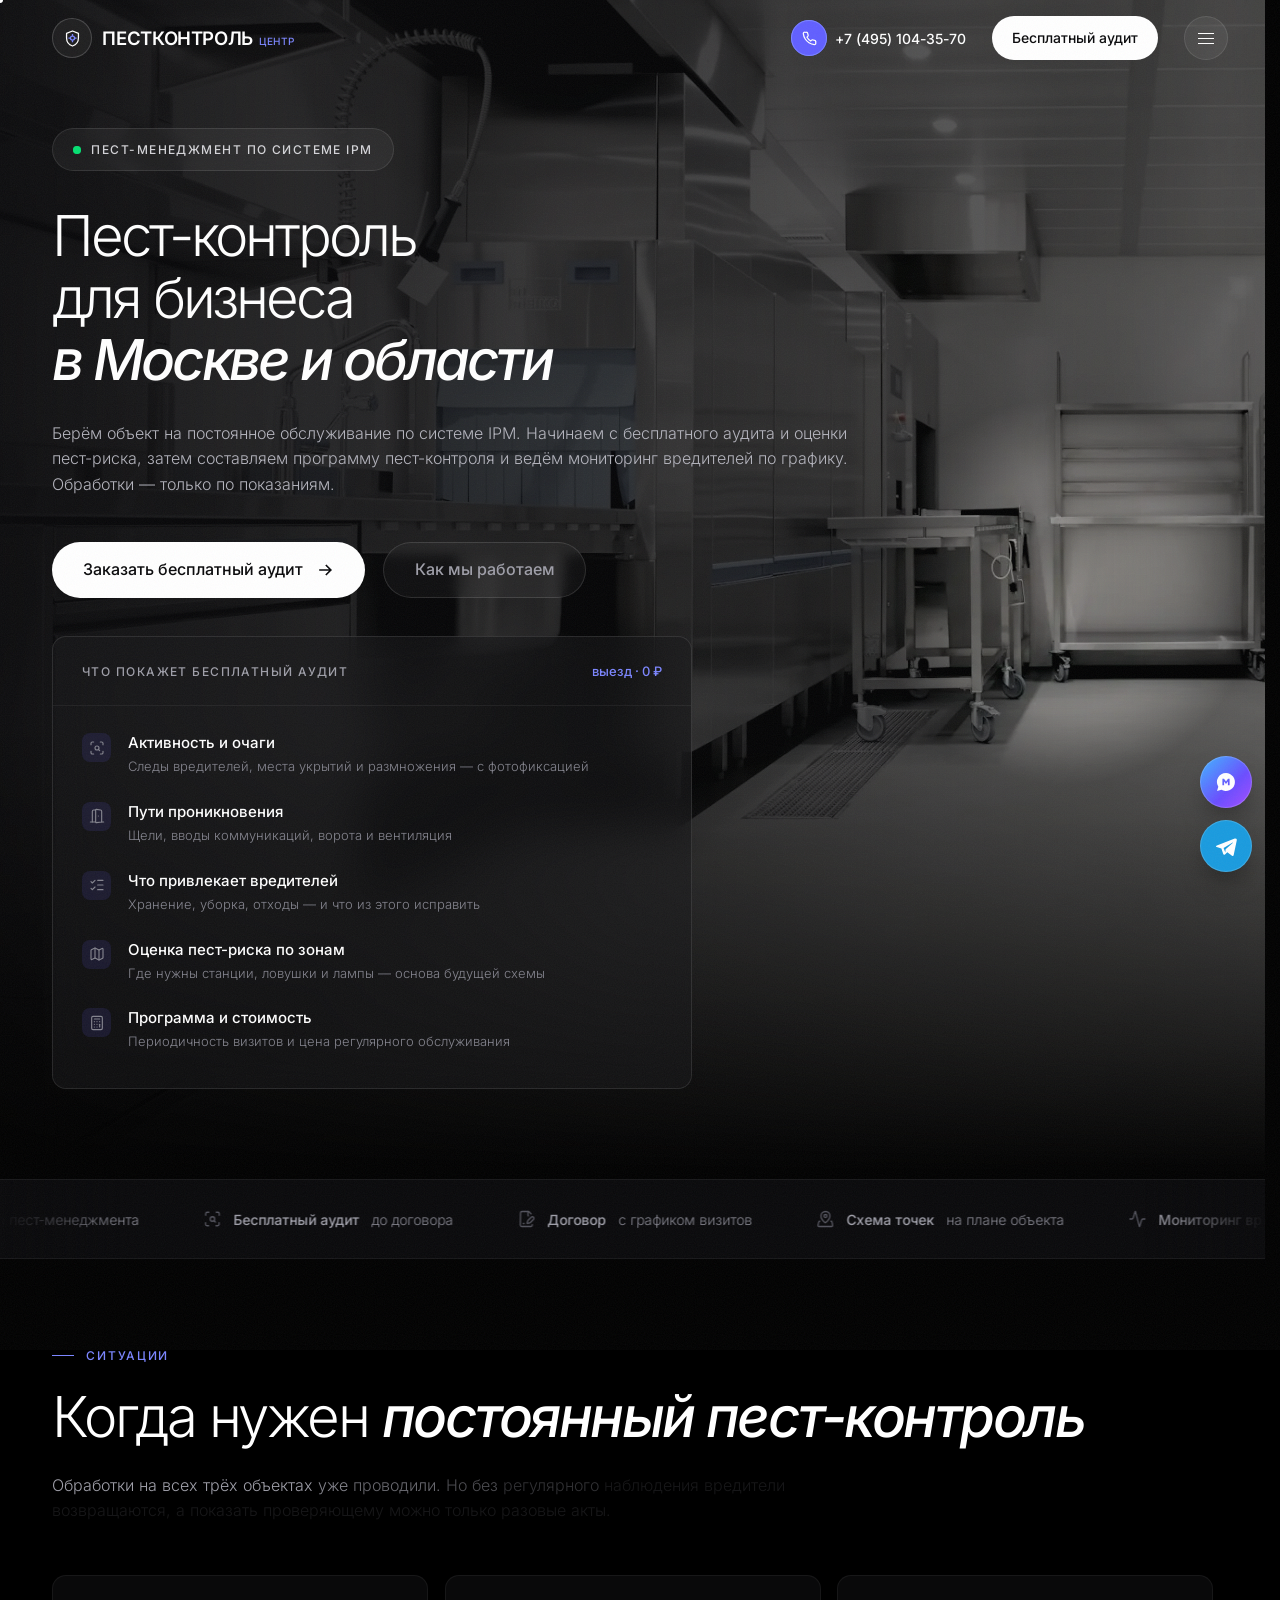
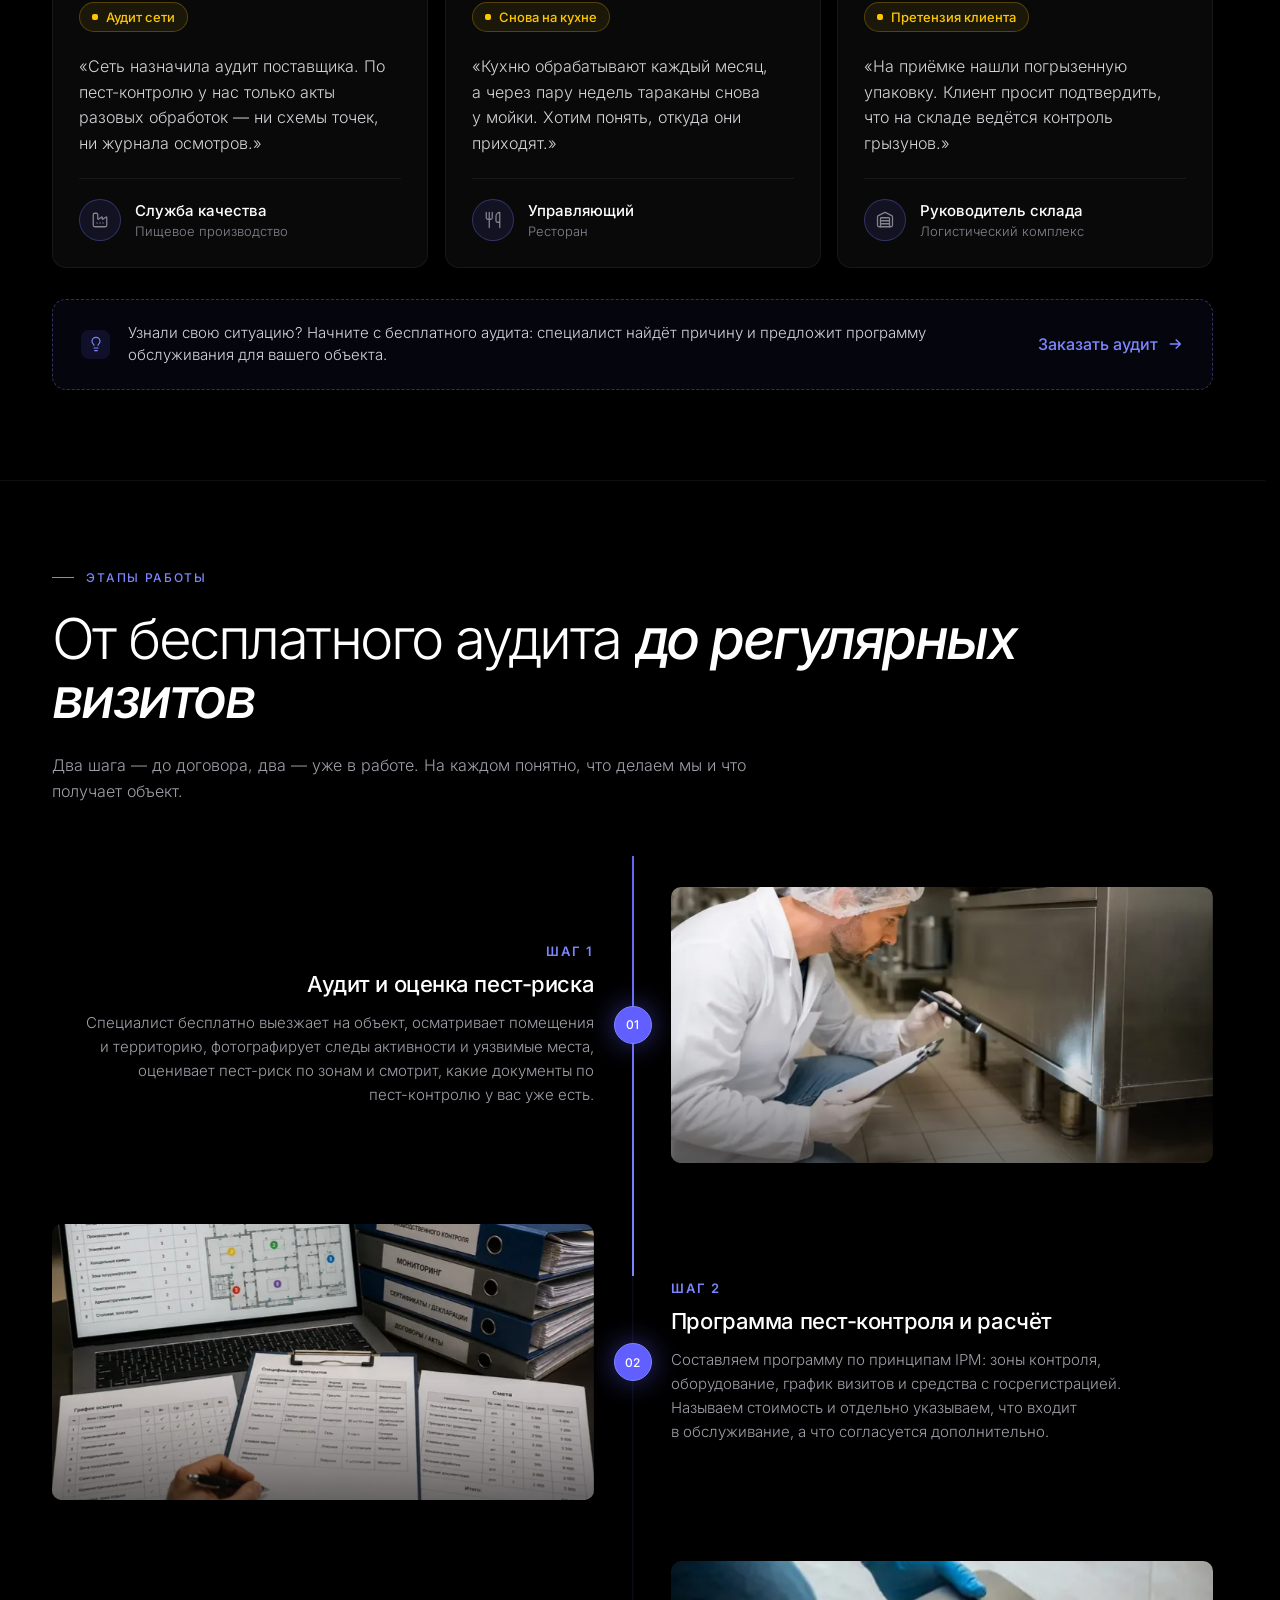
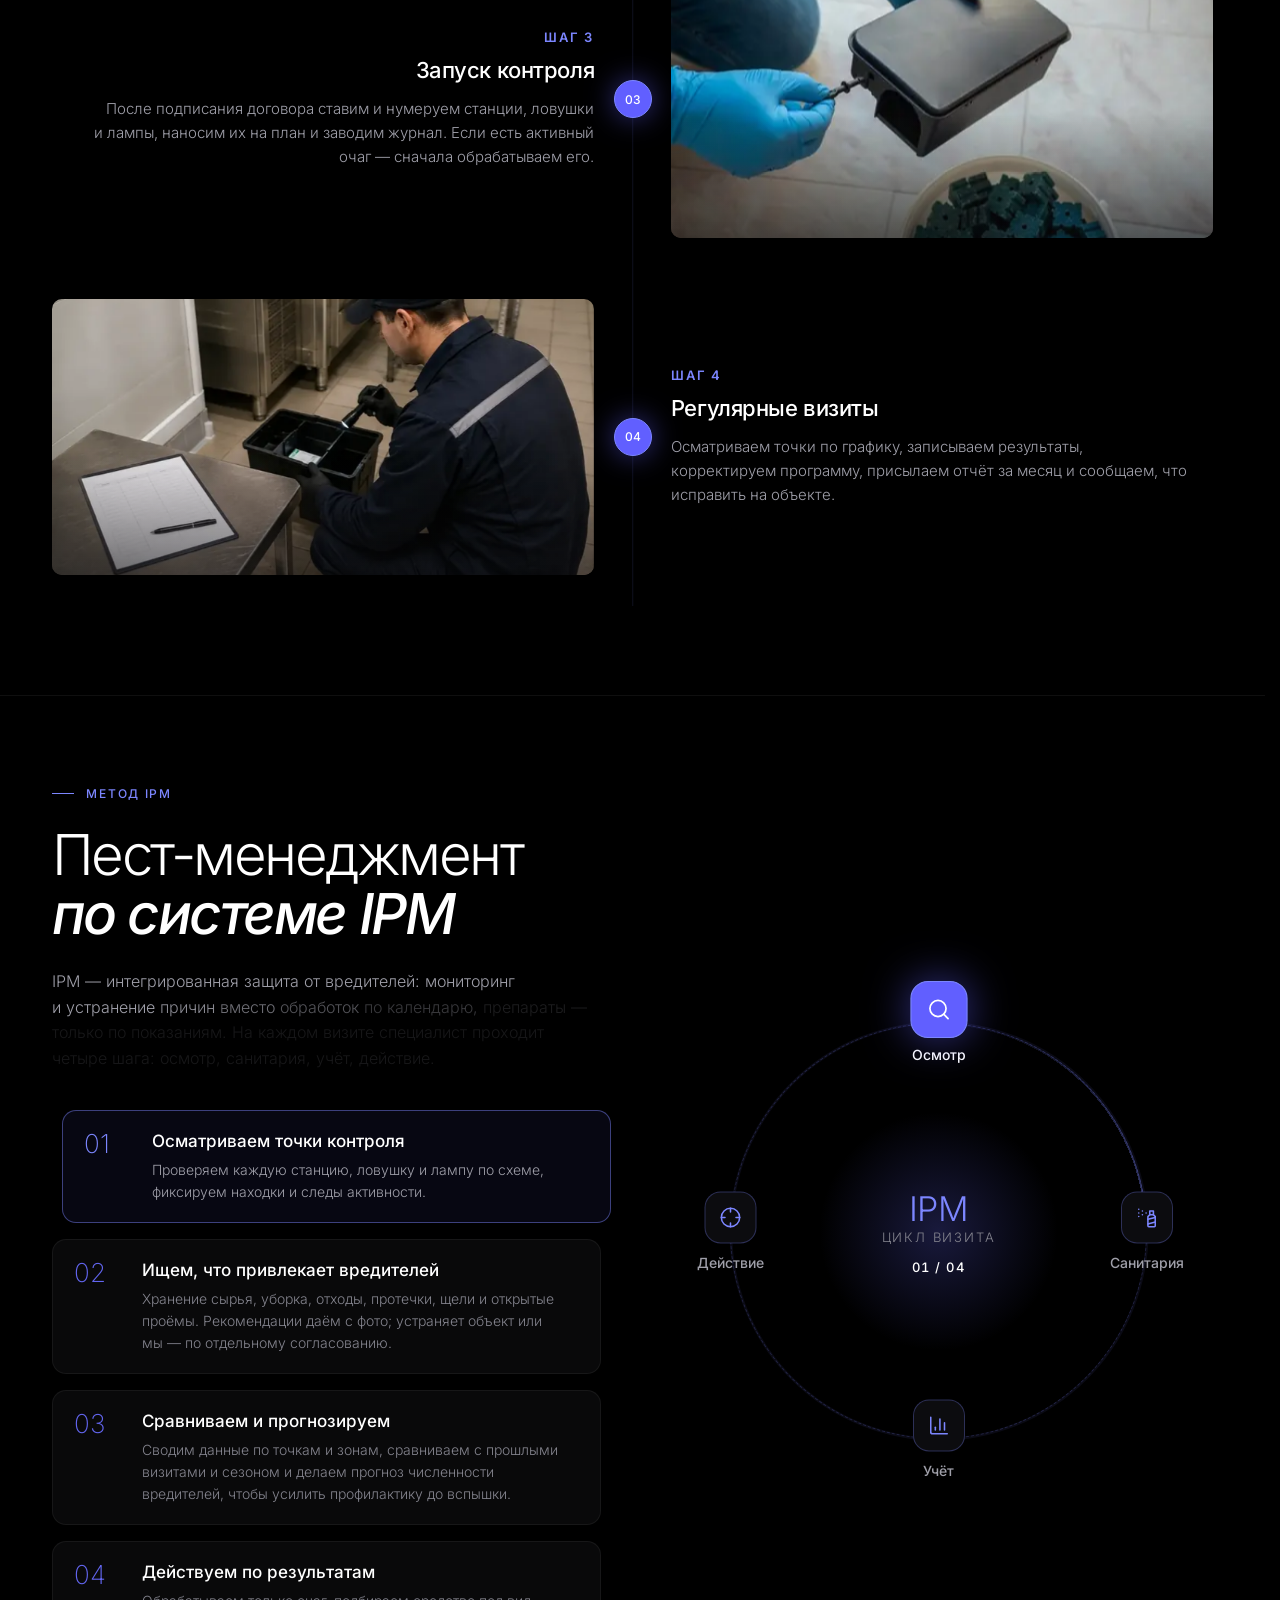
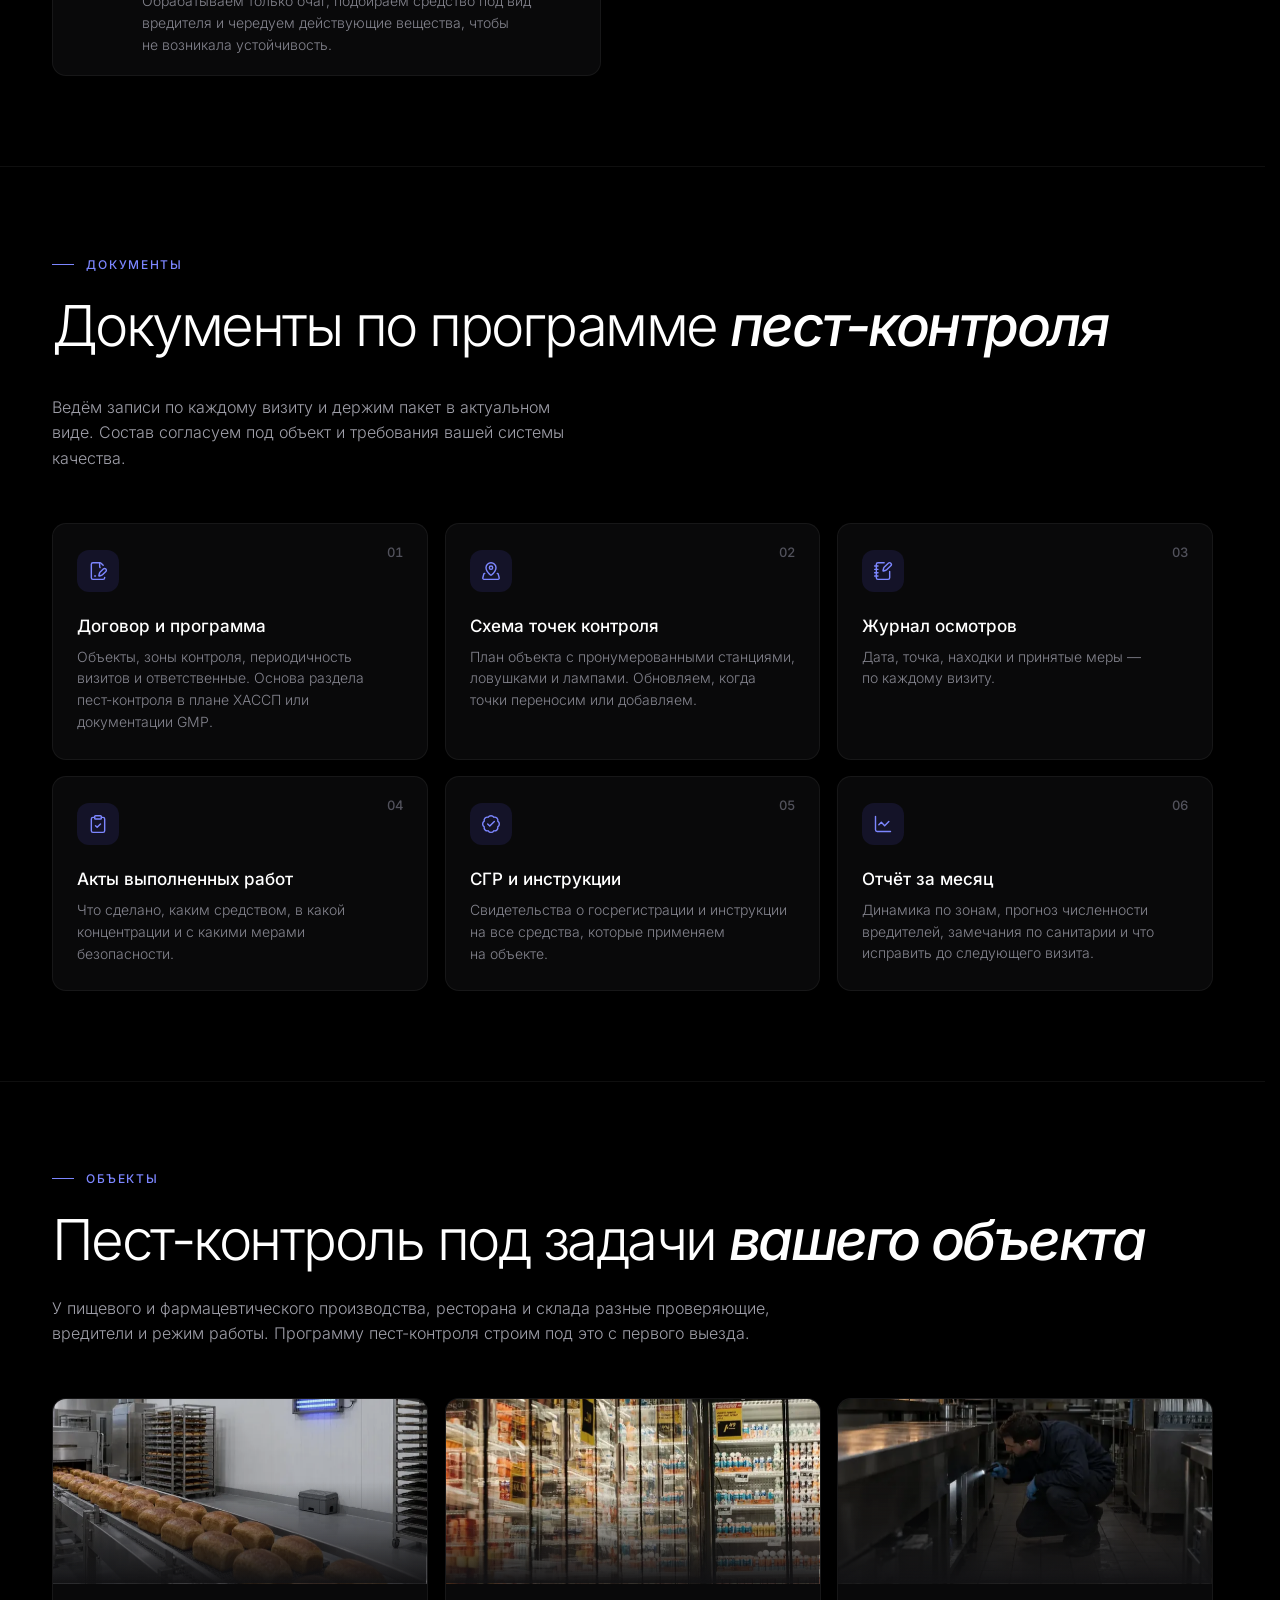
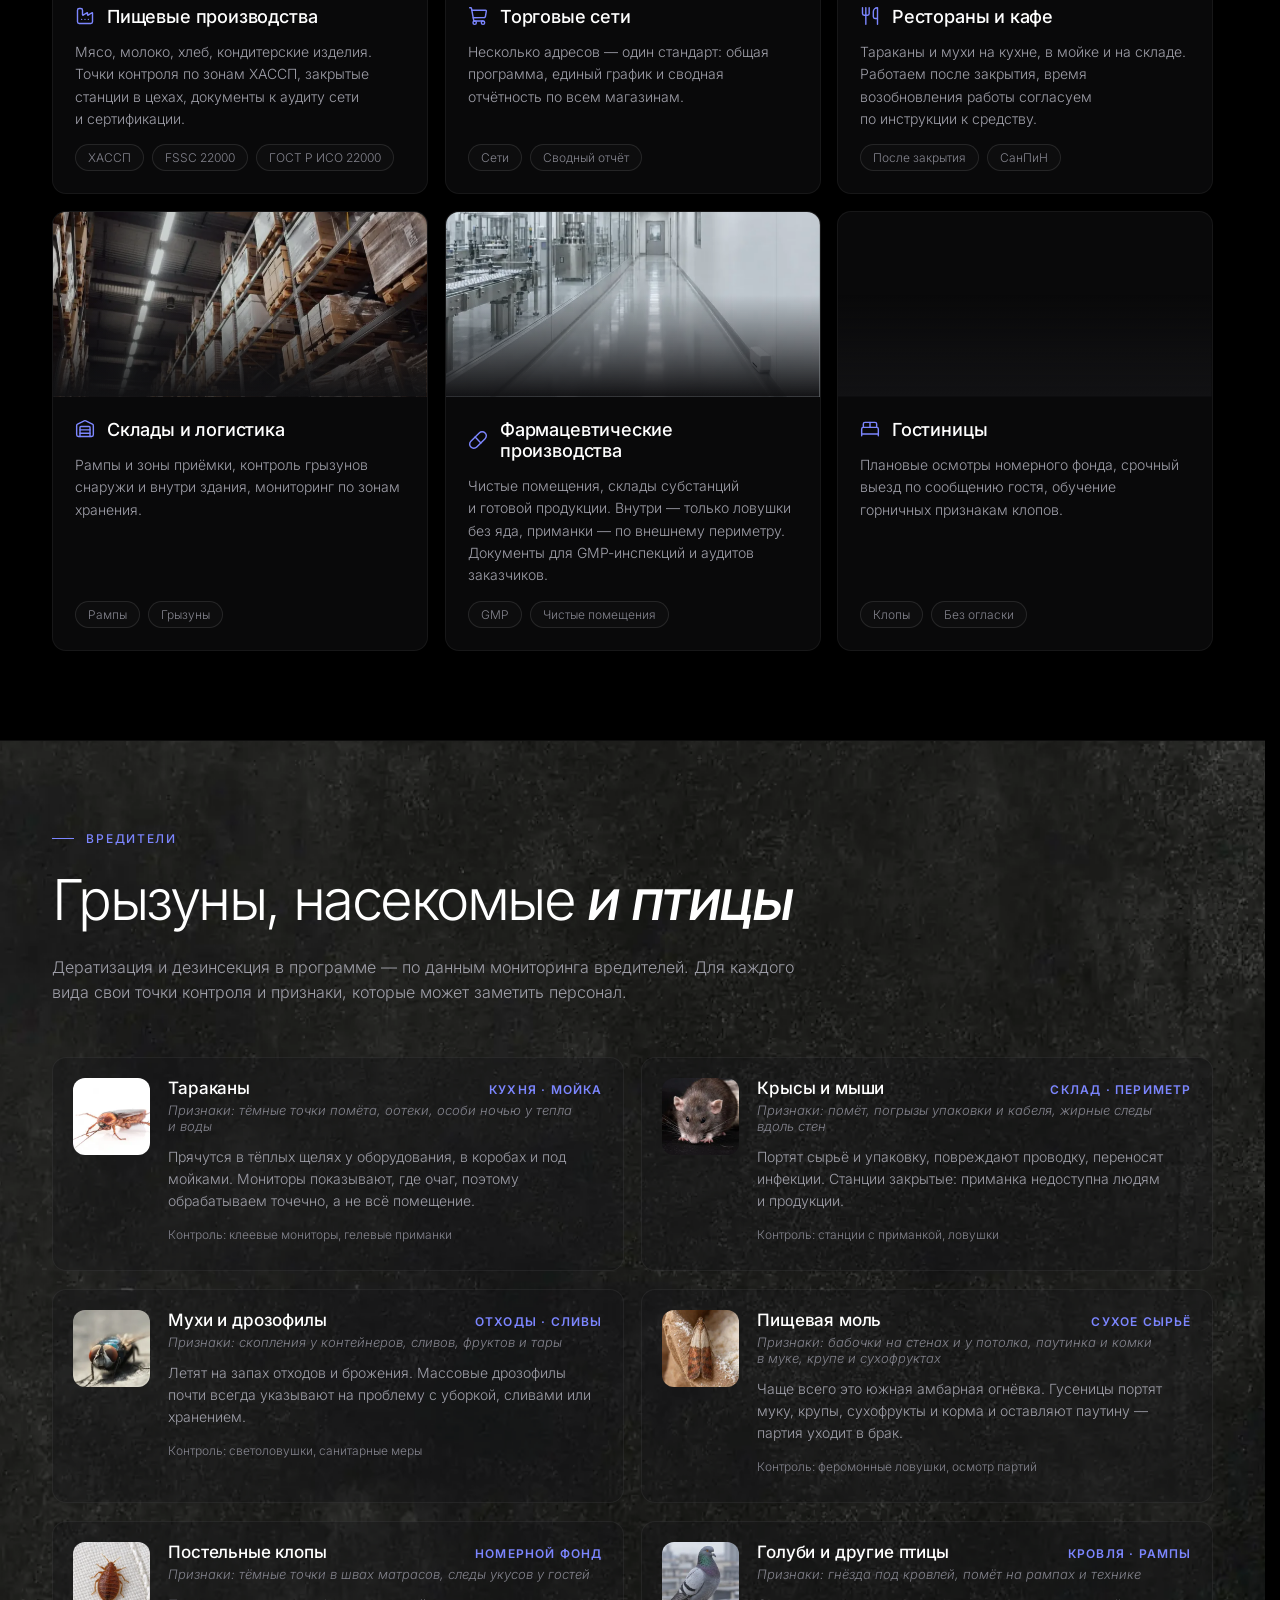
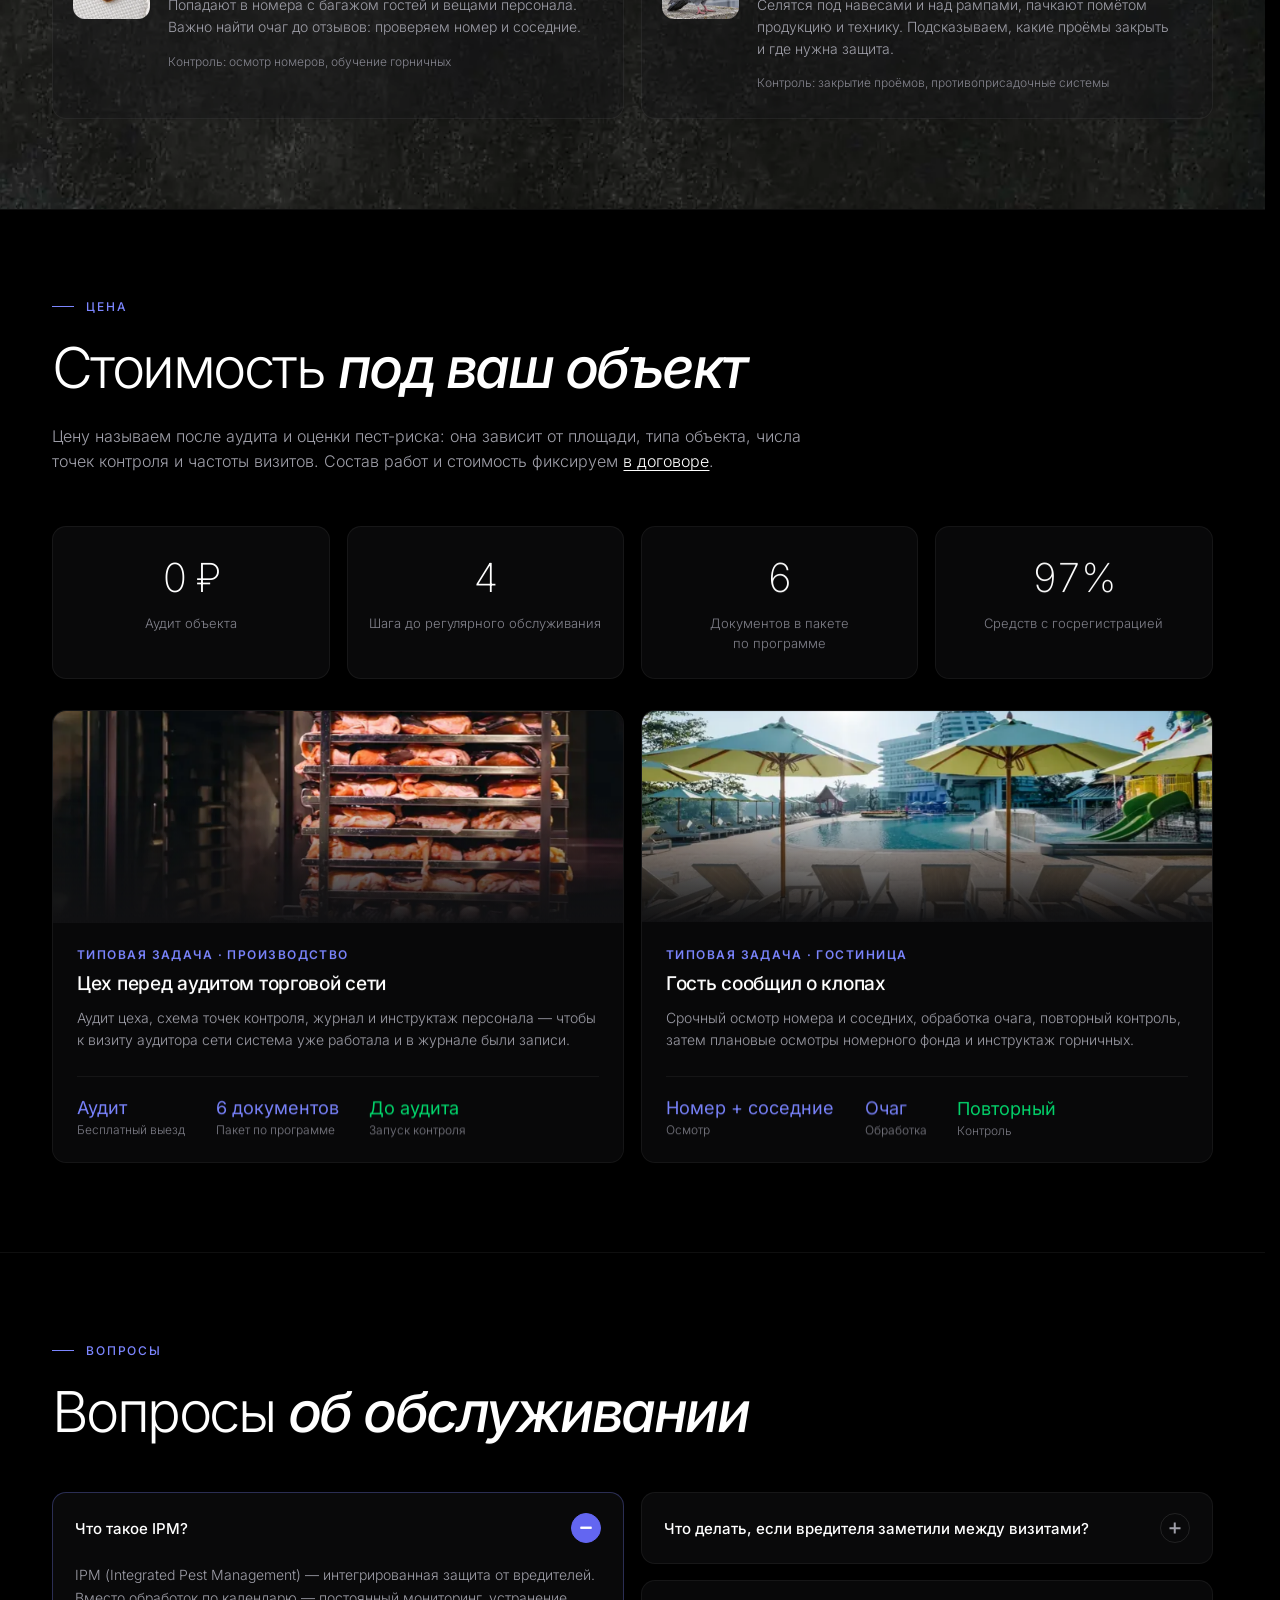
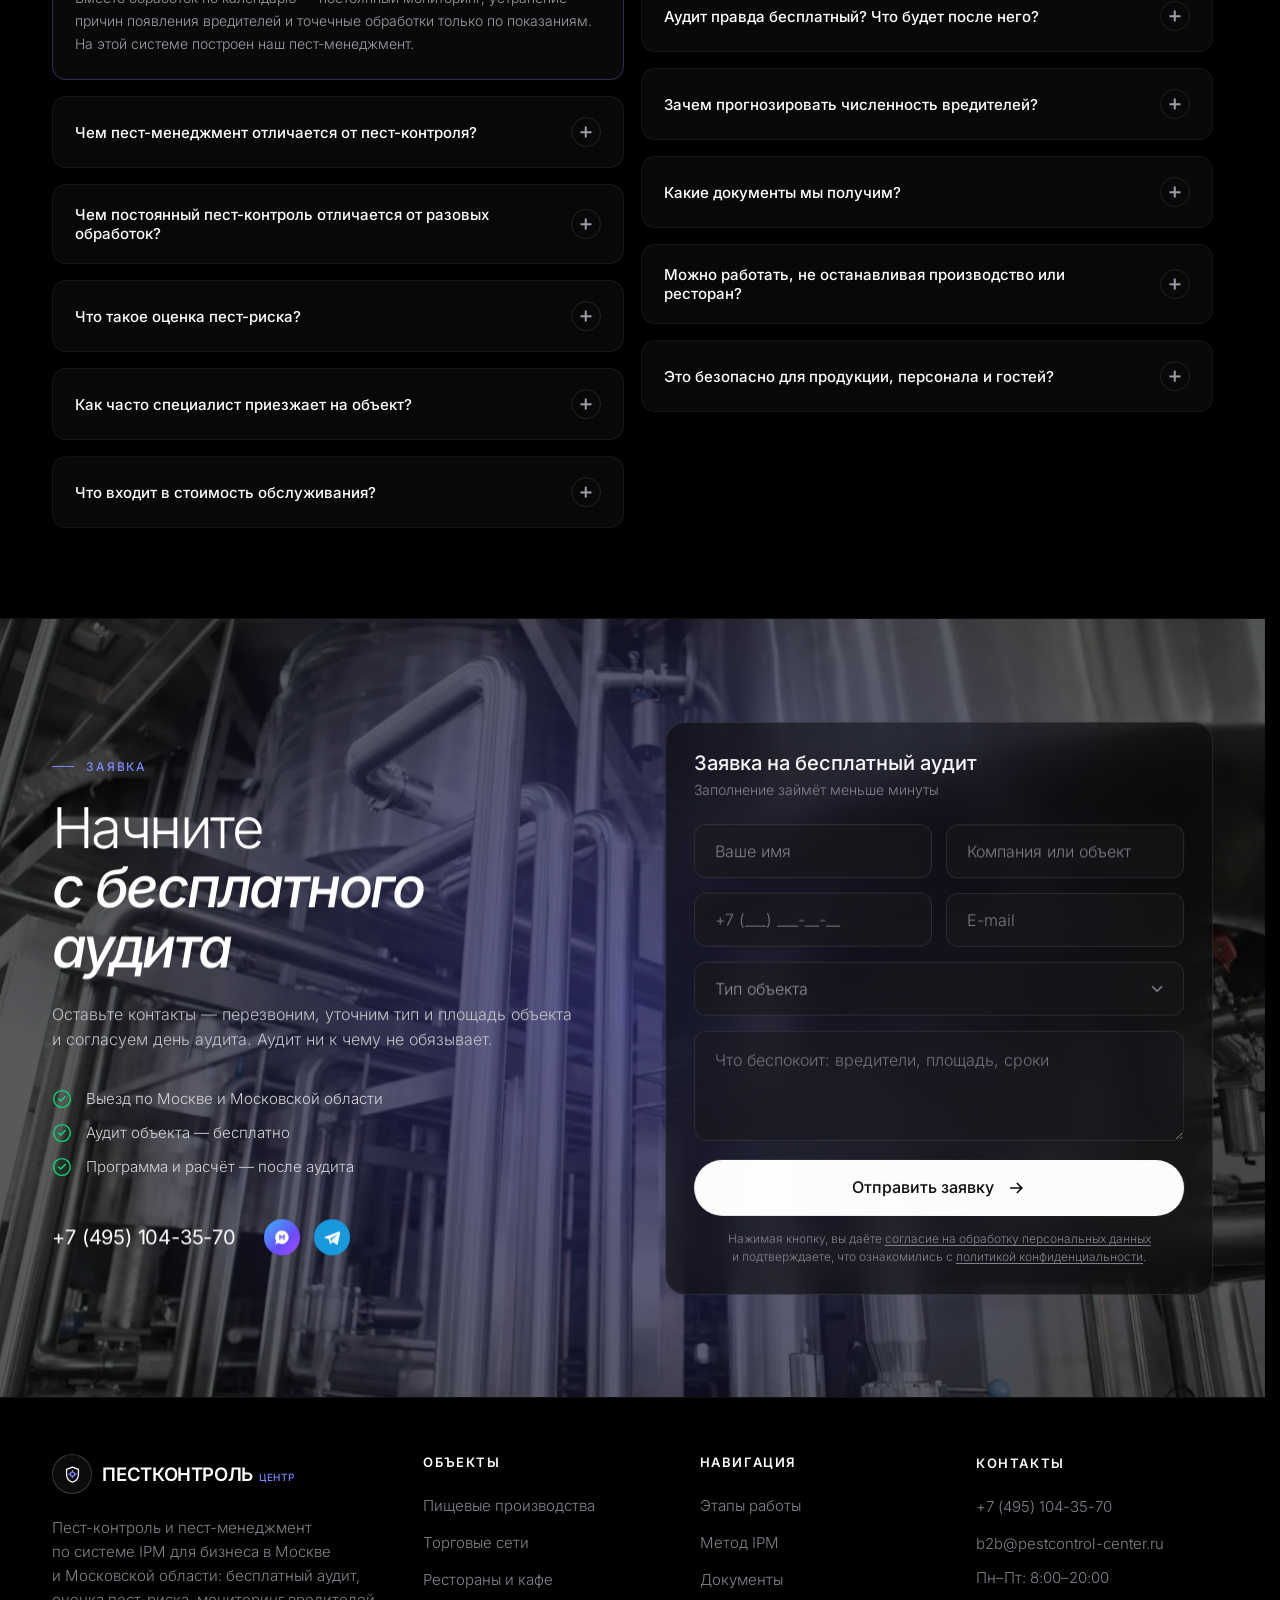
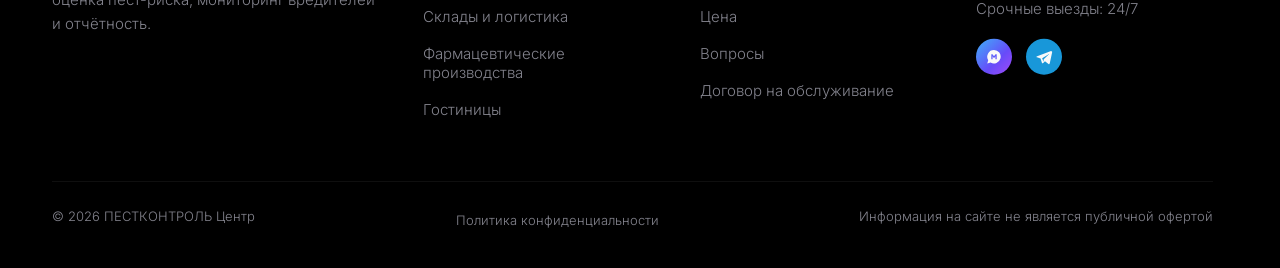
==== commit 162c415b: "Merge branch 'dogovor' into gh-pages: страница договора, ссылка с главной # Conflicts: #	CHANGES.md " ====
--- a/index.html
+++ b/index.html
@@ -3,6 +3,7 @@
 <head>
 <meta charset="utf-8">
 <meta name="viewport" content="width=device-width,initial-scale=1,viewport-fit=cover">
+<meta name="robots" content="noindex, nofollow"><!-- только в ветке gh-pages: тестовая копия не индексируется -->
 <title>Пест-контроль и пест-менеджмент для бизнеса в Москве и области — ПЕСТКОНТРОЛЬ Центр</title>
 <meta name="description" content="Пест-контроль и пест-менеджмент по системе IPM для предприятий Москвы и области: бесплатный аудит и оценка пест-риска, программа пест-контроля, мониторинг вредителей и прогноз численности.">
 <meta name="theme-color" content="#000000">
@@ -23,7 +24,7 @@
   setTimeout(function(){ if(!document.documentElement.classList.contains('anim-ready')) document.documentElement.classList.add('anim-fail'); }, 4000);
 </script>
 <link rel="canonical" href="https://xn----itbbsflddbfpfdodg9d0f.xn--p1ai/">
-<!-- style:start --><style>@font-face{font-family:Inter;font-style:normal;font-weight:100 900;font-display:swap;src:url(fonts/inter-ru-wght-normal.woff2) format("woff2");unicode-range:U+0020-007E,U+00A0,U+00A9,U+00AB,U+00AD,U+00B0,U+00B7,U+00BB,U+00D7,U+0401,U+0410-044F,U+0451,U+2009,U+2010-2015,U+2018-201E,U+2022,U+2026,U+202F,U+2116,U+20BD,U+2192,U+2212}@font-face{font-family:Inter;font-style:normal;font-weight:100 900;font-display:swap;src:url(fonts/inter-cyrillic-wght-normal.woff2) format("woff2");unicode-range:U+0301,U+0400,U+0402-040F,U+0450,U+0452-045F,U+0490-0491,U+04B0-04B1}@font-face{font-family:Inter;font-style:normal;font-weight:100 900;font-display:swap;src:url(fonts/inter-latin-wght-normal.woff2) format("woff2");unicode-range:U+0000-001F,U+007F-009F,U+00A1-00A8,U+00AA,U+00AC,U+00AE-00AF,U+00B1-00B6,U+00B8-00BA,U+00BC-00D6,U+00D8-00FF,U+0131,U+0152-0153,U+02BB-02BC,U+02C6,U+02DA,U+02DC,U+0304,U+0308,U+0329,U+2000-2008,U+200A-200F,U+2016-2017,U+201F-2021,U+2023-2025,U+2027-202E,U+2030-206F,U+20AC,U+2122,U+2191,U+2193,U+2215,U+FEFF,U+FFFD}@font-face{font-family:Inter;font-style:italic;font-weight:100 900;font-display:swap;src:url(fonts/inter-ru-wght-italic.woff2) format("woff2");unicode-range:U+0020-007E,U+00A0,U+00A9,U+00AB,U+00AD,U+00B0,U+00B7,U+00BB,U+00D7,U+0401,U+0410-044F,U+0451,U+2009,U+2010-2015,U+2018-201E,U+2022,U+2026,U+202F,U+2116,U+20BD,U+2192,U+2212}@font-face{font-family:Inter;font-style:italic;font-weight:100 900;font-display:swap;src:url(fonts/inter-cyrillic-wght-italic.woff2) format("woff2");unicode-range:U+0301,U+0400,U+0402-040F,U+0450,U+0452-045F,U+0490-0491,U+04B0-04B1}@font-face{font-family:Inter;font-style:italic;font-weight:100 900;font-display:swap;src:url(fonts/inter-latin-wght-italic.woff2) format("woff2");unicode-range:U+0000-001F,U+007F-009F,U+00A1-00A8,U+00AA,U+00AC,U+00AE-00AF,U+00B1-00B6,U+00B8-00BA,U+00BC-00D6,U+00D8-00FF,U+0131,U+0152-0153,U+02BB-02BC,U+02C6,U+02DA,U+02DC,U+0304,U+0308,U+0329,U+2000-2008,U+200A-200F,U+2016-2017,U+201F-2021,U+2023-2025,U+2027-202E,U+2030-206F,U+20AC,U+2122,U+2191,U+2193,U+2215,U+FEFF,U+FFFD}:root{--bg:#000;--bg2:#09090b;--card:rgba(24,24,27,.4);--line:rgba(255,255,255,.06);--line2:rgba(255,255,255,.1);--t1:#fff;--t2:#9f9fa9;--t3:#84848e;--t4:#52525c;--acc:#7c86ff;--acc2:#615fff;--acc3:#6366f1;--yel:#fdc700;--red:#ff6467;--org:#ff8904;--grn:#05df72;--pad:clamp(20px,4.1vw,80px);--max:1764px;--h2:clamp(40px,4.4vw,84px);--r:14px;--ease:cubic-bezier(.16,1,.3,1);--ease-io:cubic-bezier(.65,0,.35,1)}*{box-sizing:border-box;margin:0;padding:0}html{scroll-behavior:smooth;scroll-padding-top:96px}html.lenis,html.lenis body{height:auto}html.lenis{scroll-behavior:auto}.lenis.lenis-stopped{overflow:clip}html{scrollbar-gutter:stable}body{background:var(--bg);color:var(--t1);font-family:Inter,system-ui,-apple-system,Segoe UI,sans-serif;font-weight:300;-webkit-font-smoothing:antialiased;overflow-x:clip}img{display:block;max-width:100%;height:auto}a{color:inherit;text-decoration:none}button,input,select,textarea{font:inherit;color:inherit}::selection{background:var(--acc2);color:#fff}.wrap{max-width:calc(var(--max) + var(--pad)*2);margin:0 auto;padding:0 var(--pad)}em{font-style:italic;font-weight:500}.sr-only{position:absolute;width:1px;height:1px;padding:0;margin:-1px;overflow:hidden;clip:rect(0,0,0,0);white-space:nowrap;border:0}.skip{position:fixed;left:16px;top:-80px;z-index:200;background:#fff;color:#09090b;padding:12px 18px;border-radius:999px;font-weight:500;transition:top .3s var(--ease)}.skip:focus{top:16px}:focus-visible{outline:2px solid var(--acc);outline-offset:3px;border-radius:6px}.btn:focus-visible{outline-offset:4px;border-radius:999px}.intro{position:fixed;inset:0;z-index:300;background:#000;display:grid;place-items:center;clip-path:inset(0 0 0 0)}html:not(.js) .intro,html.anim-fail .intro,html.no-intro .intro{display:none}.intro-in{display:flex;flex-direction:column;align-items:center;gap:22px}.intro-mark{width:76px;height:76px}.intro-mark path,.intro-mark circle{stroke-dasharray:100;stroke-dashoffset:100}.intro-word{display:flex;align-items:baseline;gap:8px;font-weight:600;font-size:22px;letter-spacing:-.02em;opacity:0}.intro-word b{font-size:12px;font-weight:500;color:var(--acc);text-transform:uppercase;letter-spacing:.08em}.intro-bar{width:160px;height:1px;background:#ffffff1a;overflow:hidden}.intro-bar i{display:block;height:100%;background:var(--acc);transform:scaleX(0);transform-origin:left}.intro .im-shield{animation:imDraw .55s cubic-bezier(.45,0,.55,1) forwards}.intro .im-c,.intro .im-x{animation:imDraw .35s cubic-bezier(.5,1,.89,1) .3s forwards}.intro-word{animation:imWord .35s cubic-bezier(.33,1,.68,1) .38s forwards}.intro-bar i{animation:imBar .45s cubic-bezier(.45,0,.55,1) .42s forwards}@keyframes imDraw{to{stroke-dashoffset:0}}@keyframes imWord{to{opacity:1;transform:none}}@keyframes imBar{to{transform:none}}.progress{position:fixed;left:0;right:0;top:0;height:2px;z-index:120;pointer-events:none}.progress i{display:block;height:100%;background:var(--acc);transform:scaleX(0);transform-origin:left}.grain{position:fixed;inset:-50%;z-index:110;pointer-events:none;opacity:.055;background-image:url("data:image/svg+xml,%3Csvg xmlns='http://www.w3.org/2000/svg' width='160' height='160'%3E%3Cfilter id='n'%3E%3CfeTurbulence type='fractalNoise' baseFrequency='.9' numOctaves='3' stitchTiles='stitch'/%3E%3C/filter%3E%3Crect width='100%25' height='100%25' filter='url(%23n)'/%3E%3C/svg%3E");animation:grain 1.2s steps(6) infinite}.intro~.grain{animation-play-state:paused}@keyframes grain{0%{transform:translate(0)}20%{transform:translate(-3%,2%)}40%{transform:translate(2%,-3%)}60%{transform:translate(-2%,-1%)}80%{transform:translate(3%,3%)}to{transform:translate(0)}}.cursor{display:none}@media (hover:hover) and (pointer:fine){html.has-cursor,html.has-cursor a,html.has-cursor button,html.has-cursor [role=button]{cursor:none}html.has-cursor input,html.has-cursor textarea,html.has-cursor select{cursor:text}html.has-cursor select{cursor:pointer}.has-cursor .cursor{display:block;position:fixed;left:0;top:0;z-index:250;pointer-events:none}.cursor-dot,.cursor-ring{position:fixed;left:0;top:0;border-radius:50%;pointer-events:none;will-change:transform}.cursor-dot{width:6px;height:6px;margin:-3px 0 0 -3px;background:#fff}.cursor-ring{width:38px;height:38px;margin:-19px 0 0 -19px;border:1px solid rgba(255,255,255,.35);transition:width .35s var(--ease),height .35s var(--ease),margin .35s var(--ease),background .35s,border-color .35s,opacity .3s}.cursor.link .cursor-ring{width:64px;height:64px;margin:-32px 0 0 -32px;background:#6366f124;border-color:#7c86ff99}.cursor.link .cursor-dot,.cursor.text .cursor-ring{opacity:0}.cursor.down .cursor-ring{width:30px;height:30px;margin:-15px 0 0 -15px}.cursor.hidden .cursor-dot,.cursor.hidden .cursor-ring{opacity:0}}.hdr{position:fixed;inset:0 0 auto;z-index:50;transition:background .4s,backdrop-filter .4s,border-color .4s,transform .5s var(--ease);border-bottom:1px solid transparent}.hdr.scrolled{background:#000000b8;backdrop-filter:blur(18px);-webkit-backdrop-filter:blur(18px);border-color:var(--line)}.hdr.hide{transform:translateY(-100%)}.hdr .wrap{display:flex;align-items:center;justify-content:space-between;height:clamp(68px,6vw,115px);gap:24px}.logo{display:flex;align-items:center;gap:10px;flex-shrink:0}.logo-mark{width:clamp(40px,3vw,57px);height:clamp(40px,3vw,57px);border-radius:50%;border:1.5px solid rgba(255,255,255,.18);background:#ffffff0d;display:grid;place-items:center;transition:border-color .4s,transform .6s var(--ease)}.logo:hover .logo-mark{border-color:var(--acc);transform:rotate(-12deg)}.logo-mark svg{width:50%;height:50%}.logo-txt{font-size:0}.logo-name{font-weight:600;font-size:clamp(17px,1.45vw,28px);letter-spacing:-.02em}.logo-sub{font-weight:500;font-size:clamp(10px,.75vw,14px);color:var(--acc);text-transform:uppercase;letter-spacing:.06em;margin-left:6px}.nav{display:flex;gap:clamp(18px,2.3vw,46px)}.nav a{font-size:clamp(14px,1.05vw,20px);color:var(--t2);transition:color .25s;position:relative;padding:10px 0}.nav a:after{content:"";position:absolute;left:0;right:0;bottom:2px;height:1px;background:var(--acc);transform:scaleX(0);transform-origin:right;transition:transform .45s var(--ease)}.nav a:hover,.nav a.active{color:#fff}.nav a:hover:after,.nav a.active:after{transform:scaleX(1);transform-origin:left}.hdr-right{display:flex;align-items:center;gap:clamp(14px,2vw,40px)}.phone{display:flex;align-items:center;gap:8px;font-weight:500;font-size:clamp(14px,1vw,17px);white-space:nowrap;padding:4px 0}.phone i{width:36px;height:36px;border-radius:50%;background:var(--acc2);display:grid;place-items:center;position:relative;transition:transform .4s var(--ease)}.phone i:after{content:"";position:absolute;inset:0;border-radius:50%;border:1px solid var(--acc);animation:ring 2.4s var(--ease) infinite}@keyframes ring{0%{transform:scale(1);opacity:.8}to{transform:scale(1.7);opacity:0}}.phone:hover i{transform:rotate(-14deg) scale(1.06)}.phone svg{width:15px;height:15px}.msg{display:flex;gap:14px}.msg a{width:36px;height:36px;border-radius:50%;display:grid;place-items:center;transition:transform .35s var(--ease),box-shadow .35s}.msg a:hover{transform:translateY(-3px);box-shadow:0 10px 24px -8px #615fffb3}.msg .max{background:linear-gradient(135deg,#3fb8ff,#6a4dff 60%,#a64dff)}.msg .tg{background:#199bdf}.msg svg{width:18px;height:18px}.btn{position:relative;isolation:isolate;overflow:hidden;display:inline-flex;align-items:center;justify-content:center;gap:12px;border-radius:999px;font-weight:500;cursor:pointer;border:0;white-space:nowrap;transition:color .45s var(--ease),border-color .45s var(--ease),box-shadow .45s var(--ease);will-change:transform}.btn:before{content:"";position:absolute;left:-2px;right:-2px;bottom:-2px;height:calc(100% + 4px);z-index:-1;background:var(--acc3);border-radius:50% 50% 0 0/60% 60% 0 0;transform:translateY(102%);transition:transform .6s var(--ease),border-radius .6s var(--ease)}.btn:hover:before,.btn:focus-visible:before,.btn.is-loading:before{transform:translateY(0);border-radius:0}.btn-w{background:#fff;color:#09090b}.btn-w:hover,.btn-w:focus-visible{color:#fff;box-shadow:0 14px 44px -12px #6366f1bf}.btn-o{background:#ffffff0a;border:1.5px solid rgba(255,255,255,.12);color:var(--t2);backdrop-filter:blur(6px)}.btn-o:hover,.btn-o:focus-visible{color:#fff;border-color:var(--acc3);box-shadow:0 14px 44px -14px #6366f199}.btn:active{transform:scale(.97)}.btn-sm{height:clamp(44px,2.65vw,51px);padding:0 clamp(20px,1.5vw,29px);font-size:clamp(14px,1.05vw,17px)}.btn-lg{height:clamp(56px,4vw,77px);padding:0 clamp(28px,2.4vw,46px);font-size:clamp(16px,1.15vw,20px)}.btn-t{position:relative;display:inline-block;overflow:hidden;line-height:1.35;vertical-align:middle}.btn-t>span{display:block;transition:transform .55s var(--ease)}.btn-t[data-t]:after{content:attr(data-t);position:absolute;left:0;top:100%;width:100%;transition:transform .55s var(--ease)}.btn:hover .btn-t>span,.btn:hover .btn-t:after,.btn:focus-visible .btn-t>span,.btn:focus-visible .btn-t:after{transform:translateY(-100%)}.btn-ic{width:20px;height:20px;flex-shrink:0;transition:transform .5s var(--ease)}.btn:hover .btn-ic{transform:translate(5px)}.btn .spin{display:none;width:20px;height:20px;border-radius:50%;border:2px solid rgba(255,255,255,.35);border-top-color:#fff;animation:spin .8s linear infinite}.btn.is-loading{color:#fff;pointer-events:none}.btn.is-loading .btn-ic{display:none}.btn.is-loading .spin{display:block}.link-arrow{color:var(--acc);font-weight:500;white-space:nowrap;display:inline-flex;gap:8px;align-items:center;padding:12px 0;position:relative}.link-arrow:after{content:"";position:absolute;left:0;right:26px;bottom:8px;height:1px;background:currentColor;transform:scaleX(0);transform-origin:right;transition:transform .45s var(--ease)}.link-arrow:hover:after{transform:scaleX(1);transform-origin:left}.link-arrow svg{width:18px;height:18px;transition:transform .45s var(--ease)}.link-arrow:hover svg{transform:translate(4px)}.burger{display:none;width:44px;height:44px;border-radius:50%;background:#ffffff0f;border:1px solid var(--line2);align-items:center;justify-content:center;cursor:pointer}.burger span{display:block;width:16px;height:1.5px;background:#fff;position:relative;transition:.3s}.burger span:before,.burger span:after{content:"";position:absolute;left:0;width:16px;height:1.5px;background:#fff;transition:.3s}.burger span:before{top:-5px}.burger span:after{top:5px}.menu-open .burger span{background:transparent}.menu-open .burger span:before{top:0;transform:rotate(45deg)}.menu-open .burger span:after{top:0;transform:rotate(-45deg)}.mmenu{position:fixed;inset:0;z-index:45;padding:100px max(24px,var(--pad)) 40px;display:flex;flex-direction:column;gap:8px;overflow-y:auto;overscroll-behavior:contain;visibility:hidden;pointer-events:none;transition:visibility 0s .8s}.mmenu:before{content:"";position:fixed;inset:0;z-index:-1;background:#000;clip-path:circle(0px at var(--mx, calc(100% - 44px) ) var(--my,44px));transition:clip-path .65s var(--ease) .12s;will-change:clip-path}.menu-open .mmenu{visibility:visible;pointer-events:auto;transition:none}.menu-open .mmenu:before{clip-path:circle(150% at var(--mx, calc(100% - 44px) ) var(--my,44px));transition:clip-path .8s var(--ease)}.mmenu a{flex-shrink:0;font-size:28px;font-weight:300;padding:12px 0;border-bottom:1px solid var(--line);transform:translateY(16px);opacity:0;transition:opacity .15s linear,transform .15s linear,color .45s var(--ease)}.menu-open .mmenu a{transform:none;opacity:1;transition:opacity .5s var(--ease) var(--d,0s),transform .5s var(--ease) var(--d,0s),color .45s var(--ease)}.mmenu .btn{margin-top:24px;border-bottom:0;font-size:17px}@media (max-height:700px){.mmenu{padding-top:84px;padding-bottom:24px;gap:4px}.mmenu a{font-size:24px;padding:9px 0}.mmenu .btn{margin-top:16px}}.hero{position:relative;min-height:max(100svh,760px);display:flex;align-items:center;overflow:hidden;padding:clamp(110px,10vw,180px) 0 clamp(80px,7vw,120px)}.hero-media{position:absolute;inset:-4%;will-change:transform}.hero-bg,.hero-lit{position:absolute;inset:0;background:url(img/hero.webp) center/cover}.hero-bg{filter:grayscale(.3) brightness(.5)}.hero-lit{filter:grayscale(.05) brightness(1.05) contrast(1.05);opacity:0;-webkit-mask-image:radial-gradient(circle var(--sr,300px) at var(--sx,70%) var(--sy,40%),#000 0%,rgba(0,0,0,.55) 45%,transparent 72%);mask-image:radial-gradient(circle var(--sr,300px) at var(--sx,70%) var(--sy,40%),#000 0%,rgba(0,0,0,.55) 45%,transparent 72%)}.hero:before{content:"";position:absolute;inset:0;z-index:1;background:linear-gradient(90deg,#09090beb,#09090b8c,#09090b2e);pointer-events:none}.hero:after{content:"";position:absolute;inset:auto 0 0;height:40%;z-index:1;background:linear-gradient(0deg,#000,transparent);pointer-events:none}.hero .wrap{position:relative;z-index:2;display:grid;grid-template-columns:minmax(0,1000fr) minmax(0,710fr);gap:clamp(32px,3vw,56px);align-items:end;width:100%}.badge{display:inline-flex;align-items:center;gap:10px;min-height:43px;padding:0 20px;border-radius:999px;background:#ffffff0d;border:1.4px solid rgba(255,255,255,.1);backdrop-filter:blur(8px);font-size:clamp(12px,.9vw,15px);font-weight:500;text-transform:uppercase;letter-spacing:.12em;color:#d4d4d8}.dot{position:relative;width:8px;height:8px;border-radius:50%;background:var(--grn);flex-shrink:0}.dot:before{content:"";position:absolute;inset:0;z-index:-1;border-radius:50%;background:#05df7299;animation:pulse 2s infinite}@keyframes pulse{0%{transform:scale(1);opacity:1}70%{transform:scale(3.25);opacity:0}to{transform:scale(1);opacity:0}}.hero h1{font-size:clamp(42px,4.4vw,84px);line-height:1.1;letter-spacing:-.055em;font-weight:300;margin:34px 0 30px}.hero h1 .ln{display:block;overflow:hidden;padding:0 .08em .08em 0;margin-bottom:-.08em}.hero h1 .ln>span{display:inline-block;will-change:transform}.hero p.lead{font-size:clamp(16px,1.05vw,20px);line-height:1.6;color:#b4b4bd;max-width:825px}.hero-ctas{display:flex;gap:17px;margin-top:44px;flex-wrap:wrap}.panel{position:relative;border-radius:var(--r);background:#18181b80;border:1.4px solid var(--line2);backdrop-filter:blur(22px);-webkit-backdrop-filter:blur(22px);overflow:hidden;transform-style:preserve-3d;will-change:transform}.panel-scan{position:absolute;left:0;right:0;top:0;height:120px;z-index:0;pointer-events:none;background:linear-gradient(180deg,transparent,rgba(124,134,255,.12) 85%,rgba(124,134,255,.55) 100%);transform:translateY(-130%);animation:scan 5.5s var(--ease-io) 2.4s infinite}.panel-scan:after{content:"";position:absolute;left:0;right:0;bottom:0;height:1px;background:var(--acc);box-shadow:0 0 18px 2px #7c86ffb3}@keyframes scan{0%{transform:translateY(-130%)}55%{transform:translateY(520%)}to{transform:translateY(520%)}}.panel-glare{position:absolute;inset:0;z-index:0;pointer-events:none;opacity:0;background:radial-gradient(500px circle at var(--gx,50%) var(--gy,0%),rgba(255,255,255,.08),transparent 45%);transition:opacity .4s}.panel:hover .panel-glare{opacity:1}.panel-h,.panel ul{position:relative;z-index:1}.panel-h{padding:26px 29px;border-bottom:1.4px solid var(--line);display:flex;justify-content:space-between;align-items:center;gap:16px}.panel-h b{font-size:clamp(12px,.8vw,15px);font-weight:500;text-transform:uppercase;letter-spacing:.12em;color:var(--t2)}.panel-h small{font-size:13px;color:var(--acc);font-weight:500;white-space:nowrap}.panel ul{list-style:none;padding:14px 29px 24px}.panel li{display:flex;gap:17px;padding:13px 0}.ico{flex-shrink:0;width:29px;height:29px;border-radius:8px;background:#615fff1f;display:grid;place-items:center;color:var(--acc)}.ico svg{width:16px;height:16px}.panel li strong{display:block;font-weight:500;font-size:clamp(15px,1.05vw,20px);margin-bottom:3px}.panel li span{font-size:clamp(13px,.85vw,16px);color:var(--t3);line-height:1.45}.scroll-cue{position:absolute;left:var(--pad);bottom:28px;z-index:3;display:flex;align-items:center;gap:14px;font-size:12px;font-weight:500;letter-spacing:.16em;text-transform:uppercase;color:var(--t2);padding:10px 0}.scroll-cue i{position:relative;width:1px;height:44px;background:#ffffff26;overflow:hidden}.scroll-cue i:after{content:"";position:absolute;left:0;top:-40%;width:1px;height:40%;background:var(--acc);animation:cue 2s var(--ease-io) infinite}@keyframes cue{to{transform:translateY(375%)}}.strip{border-block:1px solid var(--line);background:var(--bg2);overflow:hidden;padding:30px 0;position:relative}.strip:before,.strip:after{content:"";position:absolute;top:0;bottom:0;width:120px;z-index:1;pointer-events:none}.strip:before{left:0;background:linear-gradient(90deg,var(--bg2),transparent)}.strip:after{right:0;background:linear-gradient(-90deg,var(--bg2),transparent)}.strip-track{display:flex;width:max-content;animation:marq 38s linear infinite;will-change:transform}.js:not(.anim-fail) .strip-track{animation:none}.strip-set{display:flex;gap:64px;padding-right:64px}@keyframes marq{to{transform:translate(-50%)}}.strip-item{display:flex;align-items:center;gap:12px;font-size:clamp(14px,.9vw,17px);color:var(--t3);white-space:nowrap}.strip-item svg{width:18px;height:18px;color:var(--t4)}.strip-item b{color:var(--t2);font-weight:500}section.s{padding:clamp(80px,7vw,130px) 0;position:relative}.s+.s{border-top:1px solid var(--line)}.eyebrow{font-size:clamp(12px,.75vw,14px);font-weight:500;text-transform:uppercase;letter-spacing:.14em;color:var(--acc);margin-bottom:24px;display:flex;align-items:center;gap:12px}.eyebrow{transition:opacity .8s var(--ease)}.eyebrow:before{content:"";width:22px;height:1px;background:var(--acc);transform-origin:left;transition:transform 1s var(--ease) .15s}h2{font-size:var(--h2);line-height:1.05;letter-spacing:-.045em;font-weight:300}.sub{font-size:clamp(16px,1.05vw,20px);line-height:1.6;color:var(--t2);max-width:760px;margin-top:26px}.sub-side{margin-top:0;max-width:520px}.head{margin-bottom:clamp(44px,4vw,80px)}.head-row{display:flex;justify-content:space-between;align-items:end;gap:40px;flex-wrap:wrap}.card{position:relative;background:var(--card);border:1.4px solid var(--line);border-radius:var(--r);transition:border-color .35s,background .35s}.card:hover{border-color:#7c86ff33;background:#18181b9e}.card:after{content:"";position:absolute;inset:0;border-radius:inherit;padding:1.4px;pointer-events:none;background:radial-gradient(360px circle at var(--mx,-999px) var(--my,-999px),rgba(124,134,255,.85),rgba(124,134,255,.15) 35%,transparent 60%);-webkit-mask:linear-gradient(#000 0 0) content-box,linear-gradient(#000 0 0);-webkit-mask-composite:xor;mask:linear-gradient(#000 0 0) content-box,linear-gradient(#000 0 0);mask-composite:exclude;opacity:0;transition:opacity .4s;z-index:2}.card:hover:after{opacity:1}.w{display:inline-block;overflow:hidden;vertical-align:top;padding:0 .1em .1em 0;margin:0 -.1em -.1em 0}.wi{display:inline-block;will-change:transform}.sw{transition:none}.tasks{display:grid;grid-template-columns:repeat(3,minmax(0,1fr));gap:clamp(16px,1.3vw,24px);perspective:1400px}.task{padding:clamp(26px,1.8vw,34px);display:flex;flex-direction:column;gap:22px;transform-origin:50% 0}.chip-y{align-self:flex-start;display:inline-flex;align-items:center;gap:8px;padding:6px 12px;border-radius:999px;background:#fdc70014;border:1px solid rgba(253,199,0,.25);color:var(--yel);font-size:13px;font-weight:500}.chip-y:before{content:"";width:6px;height:6px;border-radius:2px;background:var(--yel);animation:blink 1.6s steps(2) infinite}@keyframes blink{50%{opacity:.25}}.task q{font-size:clamp(16px,1.1vw,20px);line-height:1.6;color:#d4d4d8;quotes:"«" "»";flex:1}.who{display:flex;align-items:center;gap:14px;padding-top:20px;border-top:1px solid var(--line)}.ava{width:42px;height:42px;border-radius:50%;background:#615fff1a;border:1px solid rgba(124,134,255,.3);display:grid;place-items:center;color:var(--acc);flex-shrink:0}.ava svg{width:18px;height:18px}.who b{display:block;font-weight:500;font-size:15px}.who span{font-size:13px;color:var(--t3)}.tasks-foot{margin-top:clamp(28px,2.4vw,44px);display:flex;align-items:center;gap:18px;padding:22px 28px;border-radius:var(--r);border:1.4px dashed rgba(124,134,255,.35);background:#615fff0d}.tasks-foot p{font-size:clamp(15px,1.05vw,19px);line-height:1.5;color:#d4d4d8;flex:1}.pests-s{overflow:hidden}.pests-bg{position:absolute;inset:-12% 0;background:url(img/texture.webp) center/cover;will-change:transform}.pests-s:before{content:"";position:absolute;inset:0;z-index:0;background:linear-gradient(180deg,#0009,#000000d9)}.pests-s .wrap{position:relative;z-index:1}.pests{display:grid;grid-template-columns:repeat(2,minmax(0,1fr));gap:clamp(16px,1.4vw,26px)}.pest{display:flex;gap:clamp(18px,1.4vw,26px);padding:clamp(20px,1.5vw,28px)}.pest-img{position:relative;width:clamp(76px,6vw,115px);height:clamp(76px,6vw,115px);border-radius:12px;overflow:hidden;flex-shrink:0;background:#18181b}.pest-img img{width:100%;height:100%;object-fit:cover;transition:transform .8s var(--ease)}.pest:hover .pest-img img{transform:scale(1.1)}.scan{position:absolute;left:0;right:0;top:0;height:40%;pointer-events:none;background:linear-gradient(180deg,transparent,rgba(124,134,255,.35));border-bottom:1px solid var(--acc);box-shadow:0 6px 16px -4px #7c86ff99;transform:translateY(-110%);opacity:0}.pest:hover .scan{animation:scanImg 1.1s var(--ease-io)}@keyframes scanImg{0%{transform:translateY(-110%);opacity:1}to{transform:translateY(260%);opacity:1}}@keyframes scanImg2{0%{transform:translateY(-110%);opacity:1}to{transform:translateY(260%);opacity:1}}.pest.scanned .scan{animation:scanImg2 1.3s var(--ease-io) .15s}.pest.scanned:hover .scan{animation:scanImg 1.1s var(--ease-io)}.pest-b{flex:1;min-width:0}.pest-t{display:flex;justify-content:space-between;gap:6px 12px;align-items:baseline;flex-wrap:wrap}.pest-t h3{font-size:clamp(17px,1.15vw,22px);font-weight:500;letter-spacing:-.01em}.lvl{font-size:12px;font-weight:600;text-transform:uppercase;letter-spacing:.1em;white-space:nowrap}.lvl.c{color:var(--red)}.lvl.h{color:var(--org)}.lvl.m{color:var(--yel)}.lvl.z{color:var(--acc)}.nw{white-space:nowrap}.lat{font-size:13px;color:var(--t3);font-style:italic;margin:4px 0 12px;overflow-wrap:anywhere}.pest p{font-size:clamp(14px,.9vw,17px);line-height:1.55;color:var(--t2)}.bar{margin-top:16px}.bar-l{display:flex;justify-content:space-between;font-size:12px;color:var(--t3);margin-bottom:8px}.bar-t{height:4px;border-radius:4px;background:#ffffff0f;overflow:hidden}.bar-f{height:100%;border-radius:4px;width:0;position:relative}.bar-f:after{content:"";position:absolute;right:0;top:-3px;bottom:-3px;width:14px;border-radius:50%;background:inherit;filter:blur(6px);opacity:.9}html:not(.js) .bar-f,.anim-fail .bar-f{width:var(--w)}.c .bar-f{background:var(--red)}.h .bar-f{background:var(--org)}.m .bar-f{background:var(--yel)}.appr{display:grid;grid-template-columns:minmax(0,1fr) minmax(0,1fr);gap:clamp(40px,5vw,110px);align-items:center}.steps{display:flex;flex-direction:column;gap:16px;margin-top:clamp(36px,3vw,56px)}.step{display:flex;gap:24px;padding:clamp(20px,1.5vw,28px) clamp(20px,1.6vw,30px);transition:border-color .5s,background .5s,transform .6s var(--ease)}.step .n{font-size:clamp(26px,1.8vw,34px);font-weight:200;color:var(--acc3);min-width:44px;line-height:1;transition:color .5s}.step h3{font-size:clamp(17px,1.1vw,20px);font-weight:500;margin-bottom:8px}.step p{font-size:clamp(14px,.9vw,17px);line-height:1.55;color:var(--t3);transition:color .5s}.step.on{border-color:#7c86ff73;background:#615fff12;transform:translate(10px)}.step.on .n{color:var(--acc)}.step.on p{color:var(--t2)}.cycle{position:relative;aspect-ratio:1;max-width:620px;width:100%;margin:0 auto}.cycle-ring{position:absolute;inset:12%;border-radius:50%;border:1.4px dashed rgba(124,134,255,.2)}.cycle-svg{position:absolute;inset:0;width:100%;height:100%;transform:rotate(-90deg)}.cycle-track{fill:none;stroke:#7c86ff14;stroke-width:.5}.cycle-prog{fill:none;stroke:var(--acc);stroke-width:.6;stroke-linecap:round;stroke-dasharray:100;stroke-dashoffset:100;filter:drop-shadow(0 0 2px rgba(124,134,255,.9))}.cycle-arc{position:absolute;inset:12%;border-radius:50%;background:conic-gradient(from 0deg,rgba(124,134,255,0),rgba(124,134,255,.35) 22%,transparent 25%);-webkit-mask:radial-gradient(farthest-side,transparent calc(100% - 2px),#000 calc(100% - 2px));mask:radial-gradient(farthest-side,transparent calc(100% - 2px),#000 calc(100% - 2px));animation:spin 8s linear infinite}.js:not(.anim-fail) .cycle-arc{animation:none}@keyframes spin{to{transform:rotate(360deg)}}.cycle-glow{position:absolute;inset:28%;border-radius:50%;background:radial-gradient(circle,rgba(99,102,241,.25),transparent 70%);animation:breathe 4s ease-in-out infinite}@keyframes breathe{50%{transform:scale(1.15);opacity:.7}}.cycle-c{position:absolute;inset:0;display:grid;place-items:center;text-align:center}.cycle-c b{display:block;font-size:clamp(34px,2.6vw,50px);font-weight:300;color:var(--acc);letter-spacing:-.02em}.cycle-c span{display:block;font-size:13px;color:var(--t3);text-transform:uppercase;letter-spacing:.14em}.cycle-step{display:block;margin-top:14px;font-style:normal;font-size:13px;font-weight:500;color:#fff;letter-spacing:.12em;font-variant-numeric:tabular-nums}.node{position:absolute;display:flex;flex-direction:column;align-items:center;gap:10px;transform:translate(-50%,-50%)}.node>i{width:clamp(52px,3.4vw,64px);height:clamp(52px,3.4vw,64px);border-radius:16px;background:#0c0c0f;border:1.4px solid rgba(124,134,255,.3);display:grid;place-items:center;color:var(--acc);transition:.5s var(--ease)}.node svg{width:22px;height:22px}.node b{font-size:14px;font-weight:500;color:var(--t2);transition:.4s}.node.on>i{background:var(--acc2);color:#fff;border-color:var(--acc);box-shadow:0 0 40px #615fff8c;transform:scale(1.1)}.node.on b{color:#fff}.n1{left:50%;top:12%}.n2{left:88%;top:50%}.n3{left:50%;top:88%}.n4{left:12%;top:50%}.inds{display:grid;grid-template-columns:repeat(3,minmax(0,1fr));gap:clamp(16px,1.3vw,24px)}[data-tilt]{transform-style:preserve-3d;will-change:transform}.ind{overflow:hidden;display:flex;flex-direction:column}.ind-img{aspect-ratio:556/275;overflow:hidden;position:relative}.ind-img img,.case-img img,.tl-img img{position:absolute;left:0;top:-9%;width:100%;height:118%;object-fit:cover;will-change:transform}.ind-img img{filter:saturate(.85);transition:filter .6s}.ind:hover .ind-img img{filter:saturate(1.05)}.ind-img:after{content:"";position:absolute;inset:0;background:linear-gradient(0deg,#121214,#12121400 55%)}.ind-b{padding:clamp(22px,1.5vw,28px);display:flex;flex-direction:column;gap:14px;flex:1}.ind h3{display:flex;align-items:center;gap:12px;font-size:clamp(18px,1.25vw,24px);font-weight:500;letter-spacing:-.01em}.ind h3 svg{width:20px;height:20px;color:var(--acc);flex-shrink:0}.ind p{font-size:clamp(14px,.9vw,17px);line-height:1.6;color:var(--t2);flex:1}.tags{display:flex;gap:8px;flex-wrap:wrap}.tag{font-size:12px;padding:5px 12px;border-radius:999px;border:1px solid var(--line2);color:var(--t3);background:#ffffff05}.tl{position:relative}.tl-line{position:absolute;left:50%;top:0;bottom:0;width:1.5px;background:#7c86ff1f;transform:translate(-50%)}.tl-prog{position:absolute;left:0;top:0;width:100%;height:100%;background:linear-gradient(180deg,var(--acc3),var(--acc));transform:scaleY(0);transform-origin:top}.tl-head{position:absolute;left:50%;top:0;width:9px;height:9px;margin:-4px 0 0 -4.5px;border-radius:50%;background:#fff;box-shadow:0 0 0 4px #7c86ff40,0 0 22px 4px #7c86ffcc;opacity:0}.tl-row{display:grid;grid-template-columns:minmax(0,1fr) minmax(0,1fr);gap:clamp(60px,6vw,110px);align-items:center;position:relative;padding:clamp(24px,2.4vw,46px) 0}.tl-dot{position:absolute;left:50%;top:50%;width:38px;height:38px;border-radius:50%;transform:translate(-50%,-50%);background:#09090b;border:1.4px solid rgba(124,134,255,.35);display:grid;place-items:center;font-size:12px;font-weight:500;color:var(--acc);transition:background .5s var(--ease),color .5s,border-color .5s,box-shadow .5s;z-index:1}.tl-row.in .tl-dot{background:var(--acc2);color:#fff;border-color:var(--acc);box-shadow:0 0 28px #615fff80}.tl-txt .wk{font-size:13px;font-weight:600;text-transform:uppercase;letter-spacing:.14em;color:var(--acc);margin-bottom:12px}.tl-txt h3{font-size:clamp(22px,1.55vw,30px);font-weight:500;letter-spacing:-.02em;margin-bottom:14px}.tl-txt p{font-size:clamp(15px,.95vw,18px);line-height:1.6;color:var(--t2);max-width:520px}.tl-img{border-radius:10px;overflow:hidden;aspect-ratio:777/396;position:relative}.tl-img:after{content:"";position:absolute;inset:0;background:linear-gradient(0deg,rgba(9,9,11,.55),transparent 45%)}.tl-txt{text-align:right}.tl-txt p{margin-left:auto}.tl-row.flip .tl-txt{order:2;text-align:left}.tl-row.flip .tl-txt p{margin-left:0}.tl-row.flip .tl-img{order:1}.docs{display:grid;grid-template-columns:repeat(3,minmax(0,1fr));gap:clamp(16px,1.3vw,24px)}.doc{padding:clamp(26px,1.8vw,34px) clamp(24px,1.6vw,30px);overflow:hidden}.doc .ico{width:42px;height:42px;border-radius:12px;margin-bottom:24px;transition:transform .6s var(--ease),background .4s}.doc:hover .ico{transform:rotate(-8deg) scale(1.08);background:#615fff38}.doc .ico svg{width:20px;height:20px}.doc h3{font-size:clamp(17px,1.15vw,21px);font-weight:500;margin-bottom:10px}.doc p{font-size:clamp(14px,.9vw,17px);line-height:1.55;color:var(--t3)}.doc .num{position:absolute;right:24px;top:20px;font-size:13px;color:var(--t4);font-weight:500;font-variant-numeric:tabular-nums}.doc:before{content:"";position:absolute;inset:0;background:radial-gradient(400px circle at var(--mx,50%) var(--my,50%),rgba(124,134,255,.1),transparent 40%);opacity:0;transition:opacity .4s}.doc:hover:before{opacity:1}@property --ang{syntax:"<angle>";initial-value:0deg;inherits:false}.kpis{display:grid;grid-template-columns:repeat(4,minmax(0,1fr));gap:clamp(16px,1.3vw,24px);margin-bottom:clamp(24px,2.4vw,46px)}.kpi{padding:clamp(26px,2vw,38px) 20px;text-align:center;overflow:hidden}.kpi:before{content:"";position:absolute;inset:0;border-radius:inherit;padding:1.4px;pointer-events:none;background:conic-gradient(from var(--ang),transparent 0 70%,rgba(124,134,255,.9) 88%,transparent 100%);-webkit-mask:linear-gradient(#000 0 0) content-box,linear-gradient(#000 0 0);-webkit-mask-composite:xor;mask:linear-gradient(#000 0 0) content-box,linear-gradient(#000 0 0);mask-composite:exclude;opacity:0}.kpi.lit:before{animation:sweep 1.8s var(--ease-io) forwards}@keyframes sweep{0%{--ang:0deg;opacity:1}85%{opacity:1}to{--ang:360deg;opacity:0}}.kpi b{display:block;font-size:clamp(40px,2.8vw,52px);font-weight:200;letter-spacing:-.03em;margin-bottom:10px;font-variant-numeric:tabular-nums}.kpi span{font-size:clamp(13px,.85vw,16px);color:var(--t3);line-height:1.4}.cases{display:grid;grid-template-columns:minmax(0,1fr) minmax(0,1fr);gap:clamp(16px,1.3vw,24px)}.case{overflow:hidden}.case-img{aspect-ratio:861/320;overflow:hidden;position:relative}.case-img:after{content:"";position:absolute;inset:0;background:linear-gradient(0deg,#121214,transparent 60%)}.case-b{padding:clamp(24px,1.8vw,34px)}.case .lbl{font-size:12px;font-weight:600;text-transform:uppercase;letter-spacing:.12em;color:var(--acc);margin-bottom:10px}.case h3{font-size:clamp(19px,1.35vw,26px);font-weight:500;letter-spacing:-.015em;margin-bottom:12px}.case p{font-size:clamp(14px,.9vw,17px);line-height:1.6;color:var(--t2)}.case-k{display:flex;flex-wrap:wrap;gap:16px clamp(24px,2.4vw,46px);margin-top:24px;padding-top:20px;border-top:1px solid var(--line)}.case-k b{display:block;font-size:clamp(18px,1.3vw,24px);font-weight:400;color:var(--acc)}.case-k b.g{color:var(--grn)}.case-k span{font-size:12px;color:var(--t3)}.faq{display:grid;grid-template-columns:minmax(0,1fr) minmax(0,1fr);gap:16px clamp(16px,1.3vw,24px);align-items:start}.faq-col{display:flex;flex-direction:column;gap:16px}.qa{overflow:hidden}.qa button{width:100%;background:none;border:0;cursor:pointer;display:flex;justify-content:space-between;align-items:center;gap:20px;padding:clamp(20px,1.4vw,26px) clamp(22px,1.5vw,28px);text-align:left;font-size:clamp(15px,1.05vw,19px);font-weight:500;border-radius:var(--r)}.qa .pm{width:30px;height:30px;border-radius:50%;border:1px solid var(--line2);flex-shrink:0;position:relative;transition:background .45s var(--ease),border-color .45s,transform .6s var(--ease)}.qa .pm:before,.qa .pm:after{content:"";position:absolute;left:50%;top:50%;width:11px;height:1.5px;background:var(--t2);transform:translate(-50%,-50%);transition:.4s var(--ease)}.qa .pm:after{transform:translate(-50%,-50%) rotate(90deg)}.qa button:hover .pm{border-color:var(--acc);transform:rotate(90deg)}.qa.open .pm{background:var(--acc3);border-color:var(--acc3);transform:rotate(180deg)}.qa.open .pm:after{transform:translate(-50%,-50%) rotate(0)}.qa.open .pm:before,.qa.open .pm:after{background:#fff}.qa .ans{display:grid;grid-template-rows:0fr;transition:grid-template-rows .55s var(--ease)}.qa.open .ans{grid-template-rows:1fr}.qa .ans>div{overflow:hidden}.qa .ans p{padding:0 clamp(22px,1.5vw,28px) 24px;font-size:clamp(14px,.92vw,17px);line-height:1.65;color:var(--t2);opacity:0;transform:translateY(-8px);transition:opacity .4s,transform .5s var(--ease)}.qa.open .ans p{opacity:1;transform:none;transition-delay:.12s}.qa.open{border-color:#7c86ff4d}.cta{position:relative;overflow:hidden;padding:clamp(90px,8vw,150px) 0;border-top:1px solid var(--line)}.cta-bg{position:absolute;inset:-12% 0;background:url(img/cta.webp) center/cover;filter:grayscale(.4) brightness(.35);will-change:transform}.cta-orb{position:absolute;left:0;top:0;width:min(1146px,110vw);aspect-ratio:1;border-radius:50%;background:radial-gradient(circle,rgba(97,95,255,.32),rgba(97,95,255,.08) 55%,transparent 70%);pointer-events:none;will-change:transform;transform:translate(calc(50vw - 50%),-10%)}.cta .wrap{position:relative;display:grid;grid-template-columns:minmax(0,1fr) minmax(0,1fr);gap:clamp(40px,5vw,100px);align-items:center}.cta h2{font-size:var(--h2)}.cta .sub{color:#c4c4cc}.cta-list{list-style:none;margin-top:36px;display:flex;flex-direction:column;gap:14px}.cta-list li{display:flex;gap:14px;align-items:center;font-size:clamp(15px,1vw,18px);color:#d4d4d8}.cta-list li svg{width:20px;height:20px;color:var(--grn);flex-shrink:0}.cta-contacts{display:flex;gap:28px;flex-wrap:wrap;margin-top:40px;align-items:center}.cta-contacts a.ph{font-size:clamp(20px,1.5vw,28px);font-weight:400;letter-spacing:-.01em;padding:8px 0;background:linear-gradient(var(--acc),var(--acc)) 0 100%/0 1px no-repeat;transition:background-size .5s var(--ease)}.cta-contacts a.ph:hover{background-size:100% 1px}.form{padding:clamp(26px,2.2vw,42px);border-radius:20px;background:#09090b99;border:1.4px solid var(--line2);backdrop-filter:blur(20px);-webkit-backdrop-filter:blur(20px);position:relative;overflow:hidden}.form:before{content:"";position:absolute;inset:0;pointer-events:none;background:radial-gradient(500px circle at var(--mx,50%) var(--my,-20%),rgba(124,134,255,.1),transparent 45%)}.form h3{font-size:clamp(20px,1.4vw,26px);font-weight:500;margin-bottom:6px}.form .fs{font-size:14px;color:var(--t3);margin-bottom:26px}.fg{display:grid;grid-template-columns:minmax(0,1fr) minmax(0,1fr);gap:14px}.fg .full{grid-column:1/-1}.field{position:relative}.field input,.field select,.field textarea{width:100%;height:clamp(54px,3.7vw,68px);border-radius:12px;background:#18181b99;border:1.4px solid var(--line2);padding:0 20px;font-size:16px;outline:none;transition:border-color .3s,background .3s,box-shadow .3s;appearance:none}.field textarea{height:110px;padding-top:18px;resize:vertical}.field select{color:var(--t2);background-image:url("data:image/svg+xml,%3Csvg xmlns='http://www.w3.org/2000/svg' width='12' height='8' fill='none'%3E%3Cpath d='M1 1.5l5 5 5-5' stroke='%239f9fa9' stroke-width='1.5'/%3E%3C/svg%3E");background-repeat:no-repeat;background-position:right 20px center}.field select:valid{color:#fff}.field option{background:#18181b;color:#fff}.field input::placeholder,.field textarea::placeholder{color:var(--t3)}.field input:focus,.field select:focus,.field textarea:focus{border-color:var(--acc);background:#18181bd9;box-shadow:0 0 0 4px #7c86ff24}.ferr{display:block;max-height:0;overflow:hidden;font-size:12px;color:var(--red);padding-left:4px;transition:max-height .35s var(--ease),margin .35s}.field.err input,.field.err select{border-color:var(--red)}.field.err .ferr{max-height:20px;margin-top:6px}.field.err{animation:shake .4s var(--ease)}@keyframes shake{25%{transform:translate(-5px)}50%{transform:translate(4px)}75%{transform:translate(-2px)}}.form .btn{width:100%;margin-top:18px}.legal{font-size:12px;color:var(--t3);text-align:center;margin-top:14px;line-height:1.5}.legal a{text-decoration:underline;text-underline-offset:2px}.ok{display:none;text-align:center;padding:40px 10px;position:relative}.ok-ic{width:64px;height:64px;margin:0 auto 18px;stroke:var(--grn);stroke-width:2.5;stroke-linecap:round;stroke-linejoin:round}.ok-ic circle{stroke-dasharray:151;stroke-dashoffset:151}.ok-ic path{stroke-dasharray:36;stroke-dashoffset:36}.form.sent .ok-ic circle{animation:draw .7s var(--ease) forwards}.form.sent .ok-ic path{animation:draw .45s var(--ease) .55s forwards}@keyframes draw{to{stroke-dashoffset:0}}.ok h3{margin-bottom:10px}.ok p{color:var(--t2);line-height:1.6}.form.sent .fbody{display:none}.form.sent .ok{display:block;animation:okIn .6s var(--ease)}@keyframes okIn{0%{opacity:0;transform:scale(.96)}}footer{border-top:1px solid var(--line);padding:clamp(56px,4.3vw,82px) 0 36px;background:#000;position:relative}.ft{display:grid;grid-template-columns:1.4fr 1fr 1fr 1fr;gap:40px}.ft p.d{font-size:15px;color:var(--t3);line-height:1.6;margin-top:22px;max-width:330px}.ft h4{font-size:13px;font-weight:600;text-transform:uppercase;letter-spacing:.12em;margin-bottom:20px}.ft ul{list-style:none;display:flex;flex-direction:column;gap:6px}.ft li{font-size:15px;color:var(--t3);padding:3px 0}.ft li a{display:inline-block;padding:3px 0;transition:color .25s,transform .4s var(--ease)}.ft li a:hover{color:#fff;transform:translate(4px)}.ft .msg{margin-top:18px}.fb{display:flex;justify-content:space-between;gap:20px;flex-wrap:wrap;margin-top:56px;padding-top:26px;border-top:1px solid var(--line);font-size:13px;color:var(--t3)}.fb a{padding:4px 0}.fb a:hover{color:#fff}.mbar{display:none}.fab{position:fixed;right:28px;bottom:28px;z-index:44;display:flex;flex-direction:column;gap:12px;transition:opacity .6s var(--ease) .2s,transform .6s var(--ease) .2s,translate .45s var(--ease)}.fab a{position:relative;width:52px;height:52px;border-radius:50%;display:grid;place-items:center;box-shadow:0 14px 30px -12px #000c,inset 0 0 0 1px #ffffff29;transition:transform .35s var(--ease),box-shadow .35s}.fab .max{background:linear-gradient(135deg,#3fb8ff,#6a4dff 60%,#a64dff)}.fab .tg{background:#199bdf}.fab svg{width:24px;height:24px}.fab a:after{content:attr(aria-label);position:absolute;right:calc(100% + 12px);top:50%;padding:8px 14px;border-radius:999px;background:#121214eb;border:1px solid var(--line2);color:#fff;font-size:13px;font-weight:500;line-height:1;white-space:nowrap;opacity:0;transform:translate(6px,-50%);transition:opacity .25s,transform .25s var(--ease);pointer-events:none}.fab a:focus-visible{outline:2px solid #fff;outline-offset:3px}.fab a:focus-visible:after{opacity:1;transform:translateY(-50%)}@media (hover:hover) and (pointer:fine){.fab a:hover{transform:translateY(-3px);box-shadow:0 16px 32px -10px #615fffbf,inset 0 0 0 1px #ffffff38}.fab a:hover:after{opacity:1;transform:translateY(-50%)}}@media (prefers-reduced-motion:no-preference){.js:not(.anim-fail):not(.no-intro) .intro~.fab{opacity:0;transform:translateY(12px);pointer-events:none}}.js:not(.anim-fail) .pests-bg:not(.bg-in),.js:not(.anim-fail) .cta-bg:not(.bg-in){background-image:none}.anim-off *,.anim-off *:before,.anim-off *:after{animation-play-state:paused!important}.js:not(.anim-fail) [data-h],.js:not(.anim-fail) .panel,.js:not(.anim-fail) .scroll-cue{opacity:0}.js:not(.anim-fail) .hero h1 .ln>span{transform:translateY(110%)}.js:not(.anim-fail) [data-fade],.js:not(.anim-fail) [data-group]>*,.js:not(.anim-fail) .tl-row .tl-txt,.js:not(.anim-fail) [data-form]{opacity:0}.js:not(.anim-fail) .tl-row .tl-img,.js:not(.anim-fail) .ind-img,.js:not(.anim-fail) .case-img{clip-path:inset(0 0 100% 0)}.js:not(.anim-fail) [data-split]{visibility:hidden}.js:not(.anim-fail) .eyebrow:not(.in):before{transform:scaleX(0)}.js:not(.anim-fail) .eyebrow:not(.in){opacity:0}.intro-word{transform:translateY(10px)}@media (max-width:1380px){.hdr .msg{display:none}}@media (max-width:1280px){.nav{display:none}.burger{display:flex}.hero .wrap{grid-template-columns:1fr}.panel{max-width:640px}.scroll-cue{display:none}}@media (max-width:1024px){.tasks,.inds,.docs,.kpis{grid-template-columns:repeat(2,minmax(0,1fr))}.appr,.cta .wrap{grid-template-columns:minmax(0,1fr)}.cycle{max-width:440px}.pests{grid-template-columns:minmax(0,1fr)}.step.on{transform:none}}@media (max-width:760px){:root{--h2:clamp(34px,9vw,44px)}.hdr .btn,.phone span{display:none}.phone i{width:44px;height:44px}.logo-sub{margin-left:4px;font-size:10px}.hero{min-height:auto;padding-top:110px;align-items:flex-start}.hero-bg,.hero-lit{background-image:url(img/hero-m.webp)}.hero:before{background:linear-gradient(180deg,#09090b80,#09090bd1 60%,#000)}.hero h1{margin:26px 0 20px;font-size:clamp(36px,10vw,46px)}.hero-ctas{flex-direction:column;margin-top:30px}.hero-ctas .btn{width:100%}.badge{min-height:0;padding:9px 14px;font-size:11px;letter-spacing:.08em}.panel-h{padding:20px}.panel ul{padding:6px 20px 16px}.tasks,.inds,.docs,.cases,.faq,.fg{grid-template-columns:minmax(0,1fr)}.kpis{gap:12px}.tasks-foot{flex-direction:column;align-items:flex-start}.tl-line{left:19px}.tl-head{left:50%}.tl-row{grid-template-columns:minmax(0,1fr);gap:20px;padding:20px 0 20px 58px}.tl-dot{left:19px;top:34px}.tl-row .tl-txt,.tl-row.flip .tl-txt{order:1!important;text-align:left!important}.tl-row .tl-img,.tl-row.flip .tl-img{order:2!important}.tl-txt p{margin-left:0!important}.cta-bg{background-image:url(img/cta-m.webp)}.msg a{width:44px;height:44px}.ft{grid-template-columns:1fr 1fr}.ft>div:first-child{grid-column:1/-1}.ft>div:last-child{grid-column:1/-1}.ft ul{gap:0}.ft li a,.fb a{display:inline-flex;align-items:center;min-height:44px;padding:0}.legal a{display:inline-block;padding:8px 0}.mbar{display:flex;position:fixed;left:12px;right:12px;bottom:calc(12px + env(safe-area-inset-bottom));z-index:40;gap:8px;padding:8px;border-radius:999px;background:#121214d9;backdrop-filter:blur(16px);-webkit-backdrop-filter:blur(16px);border:1px solid var(--line2);transform:translateY(160%);transition:transform .6s var(--ease)}.mbar.show{transform:none}.mbar a{flex:1;height:48px;border-radius:999px;display:flex;align-items:center;justify-content:center;gap:8px;font-weight:500;font-size:15px;position:relative;overflow:hidden;isolation:isolate;transition:color .35s}.mbar a:before{content:"";position:absolute;inset:0;z-index:-1;background:var(--acc3);transform:translateY(102%);transition:transform .45s var(--ease)}.mbar a:active:before{transform:none}.mbar a:active{color:#fff}.mbar a svg{width:18px;height:18px}.mbar .c1{background:#ffffff0f}.mbar .c2{background:#fff;color:#09090b}.fab{right:14px;bottom:calc(90px + env(safe-area-inset-bottom));gap:10px;transition:opacity .4s var(--ease),transform .5s var(--ease),translate .45s var(--ease)}.js .fab{opacity:0;transform:translateY(16px);pointer-events:none}.js .mbar.show~.fab{opacity:1;transform:none;pointer-events:auto}.fab a{width:46px;height:46px}.fab svg{width:22px;height:22px}.fab a:after{display:none}footer{padding-bottom:110px}.grain{opacity:.04}}@media (hover:none){.card:after{display:none}.btn:active:before{transform:none;border-radius:0}.btn-w:active{color:#fff}}@media (prefers-reduced-motion:reduce){*,*:before,*:after{animation:none!important;transition-duration:.01ms!important}.grain,.panel-scan,.intro{display:none!important}.js [data-h],.js .panel,.js .scroll-cue,.js [data-fade],.js [data-group]>*,.js .tl-row .tl-txt,.js [data-form],.js .eyebrow{opacity:1!important}.js .hero h1 .ln>span{transform:none!important}.js .tl-row .tl-img,.js .ind-img,.js .case-img{clip-path:none!important}.js [data-split]{visibility:visible!important}.js .eyebrow:before{transform:none!important}.bar-f{width:var(--w)!important}}</style><!-- style:end -->
+<!-- style:start --><style>@font-face{font-family:Inter;font-style:normal;font-weight:100 900;font-display:swap;src:url(fonts/inter-ru-wght-normal.woff2) format("woff2");unicode-range:U+0020-007E,U+00A0,U+00A9,U+00AB,U+00AD,U+00B0,U+00B7,U+00BB,U+00D7,U+0401,U+0410-044F,U+0451,U+2009,U+2010-2015,U+2018-201E,U+2022,U+2026,U+202F,U+2116,U+20BD,U+2192,U+2212}@font-face{font-family:Inter;font-style:normal;font-weight:100 900;font-display:swap;src:url(fonts/inter-cyrillic-wght-normal.woff2) format("woff2");unicode-range:U+0301,U+0400,U+0402-040F,U+0450,U+0452-045F,U+0490-0491,U+04B0-04B1}@font-face{font-family:Inter;font-style:normal;font-weight:100 900;font-display:swap;src:url(fonts/inter-latin-wght-normal.woff2) format("woff2");unicode-range:U+0000-001F,U+007F-009F,U+00A1-00A8,U+00AA,U+00AC,U+00AE-00AF,U+00B1-00B6,U+00B8-00BA,U+00BC-00D6,U+00D8-00FF,U+0131,U+0152-0153,U+02BB-02BC,U+02C6,U+02DA,U+02DC,U+0304,U+0308,U+0329,U+2000-2008,U+200A-200F,U+2016-2017,U+201F-2021,U+2023-2025,U+2027-202E,U+2030-206F,U+20AC,U+2122,U+2191,U+2193,U+2215,U+FEFF,U+FFFD}@font-face{font-family:Inter;font-style:italic;font-weight:100 900;font-display:swap;src:url(fonts/inter-ru-wght-italic.woff2) format("woff2");unicode-range:U+0020-007E,U+00A0,U+00A9,U+00AB,U+00AD,U+00B0,U+00B7,U+00BB,U+00D7,U+0401,U+0410-044F,U+0451,U+2009,U+2010-2015,U+2018-201E,U+2022,U+2026,U+202F,U+2116,U+20BD,U+2192,U+2212}@font-face{font-family:Inter;font-style:italic;font-weight:100 900;font-display:swap;src:url(fonts/inter-cyrillic-wght-italic.woff2) format("woff2");unicode-range:U+0301,U+0400,U+0402-040F,U+0450,U+0452-045F,U+0490-0491,U+04B0-04B1}@font-face{font-family:Inter;font-style:italic;font-weight:100 900;font-display:swap;src:url(fonts/inter-latin-wght-italic.woff2) format("woff2");unicode-range:U+0000-001F,U+007F-009F,U+00A1-00A8,U+00AA,U+00AC,U+00AE-00AF,U+00B1-00B6,U+00B8-00BA,U+00BC-00D6,U+00D8-00FF,U+0131,U+0152-0153,U+02BB-02BC,U+02C6,U+02DA,U+02DC,U+0304,U+0308,U+0329,U+2000-2008,U+200A-200F,U+2016-2017,U+201F-2021,U+2023-2025,U+2027-202E,U+2030-206F,U+20AC,U+2122,U+2191,U+2193,U+2215,U+FEFF,U+FFFD}@font-face{font-family:Inter Fallback;font-style:normal;font-weight:100 349;src:local("Arial"),local("ArialMT"),local("Liberation Sans"),local("LiberationSans"),local("Arimo"),local("Arimo-Regular");size-adjust:104.6919%;ascent-override:92.5381%;descent-override:23.0412%;line-gap-override:0%}@font-face{font-family:Inter Fallback;font-style:normal;font-weight:350 449;src:local("Arial"),local("ArialMT"),local("Liberation Sans"),local("LiberationSans"),local("Arimo"),local("Arimo-Regular");size-adjust:106.8153%;ascent-override:90.6967%;descent-override:22.5827%;line-gap-override:0%}@font-face{font-family:Inter Fallback;font-style:normal;font-weight:450 549;src:local("Arial"),local("ArialMT"),local("Liberation Sans"),local("LiberationSans"),local("Arimo"),local("Arimo-Regular");size-adjust:107.1268%;ascent-override:90.4329%;descent-override:22.5171%;line-gap-override:0%}@font-face{font-family:Inter Fallback;font-style:normal;font-weight:550 900;src:local("Arial Bold"),local("Arial-BoldMT"),local("Liberation Sans Bold"),local("LiberationSans-Bold"),local("Arimo Bold"),local("Arimo-Bold");size-adjust:101.0648%;ascent-override:95.8572%;descent-override:23.8677%;line-gap-override:0%}@font-face{font-family:Inter Fallback;font-style:italic;font-weight:100 399;src:local("Arial Italic"),local("Arial-ItalicMT"),local("Liberation Sans Italic"),local("LiberationSans-Italic"),local("Arimo Italic"),local("Arimo-Italic");size-adjust:101.0652%;ascent-override:95.8588%;descent-override:23.8681%;line-gap-override:0%}@font-face{font-family:Inter Fallback;font-style:italic;font-weight:400 900;src:local("Arial Italic"),local("Arial-ItalicMT"),local("Liberation Sans Italic"),local("LiberationSans-Italic"),local("Arimo Italic"),local("Arimo-Italic");size-adjust:104.378%;ascent-override:92.8145%;descent-override:23.1101%;line-gap-override:0%}:root{--bg:#000;--bg2:#09090b;--card:rgba(24,24,27,.4);--line:rgba(255,255,255,.06);--line2:rgba(255,255,255,.1);--t1:#fff;--t2:#9f9fa9;--t3:#84848e;--t4:#52525c;--acc:#7c86ff;--acc2:#615fff;--acc3:#6366f1;--yel:#fdc700;--red:#ff6467;--org:#ff8904;--grn:#05df72;--pad:clamp(20px,4.1vw,80px);--max:1764px;--h2:clamp(40px,4.4vw,84px);--r:14px;--ease:cubic-bezier(.16,1,.3,1);--ease-io:cubic-bezier(.65,0,.35,1)}*{box-sizing:border-box;margin:0;padding:0}html{scroll-behavior:smooth;scroll-padding-top:96px}html.lenis,html.lenis body{height:auto}html.lenis{scroll-behavior:auto}.lenis.lenis-stopped{overflow:clip}html{scrollbar-gutter:stable}body{background:var(--bg);color:var(--t1);font-family:Inter,Inter Fallback,system-ui,-apple-system,Segoe UI,sans-serif;font-weight:300;-webkit-font-smoothing:antialiased;overflow-x:clip}img{display:block;max-width:100%;height:auto}a{color:inherit;text-decoration:none}button,input,select,textarea{font:inherit;color:inherit}::selection{background:var(--acc2);color:#fff}.wrap{max-width:calc(var(--max) + var(--pad)*2);margin:0 auto;padding:0 var(--pad)}em{font-style:italic;font-weight:500}.sr-only{position:absolute;width:1px;height:1px;padding:0;margin:-1px;overflow:hidden;clip:rect(0,0,0,0);white-space:nowrap;border:0}.skip{position:fixed;left:16px;top:-80px;z-index:200;background:#fff;color:#09090b;padding:12px 18px;border-radius:999px;font-weight:500;transition:top .3s var(--ease)}.skip:focus{top:16px}:focus-visible{outline:2px solid var(--acc);outline-offset:3px;border-radius:6px}.btn:focus-visible{outline-offset:4px;border-radius:999px}.intro{position:fixed;inset:0;z-index:300;background:#000;display:grid;place-items:center;clip-path:inset(0 0 0 0)}html:not(.js) .intro,html.anim-fail .intro,html.no-intro .intro{display:none}.intro-in{display:flex;flex-direction:column;align-items:center;gap:22px}.intro-mark{width:76px;height:76px}.intro-mark path,.intro-mark circle{stroke-dasharray:100;stroke-dashoffset:100}.intro-word{display:flex;align-items:baseline;gap:8px;font-weight:600;font-size:22px;letter-spacing:-.02em;opacity:0}.intro-word b{font-size:12px;font-weight:500;color:var(--acc);text-transform:uppercase;letter-spacing:.08em}.intro-bar{width:160px;height:1px;background:#ffffff1a;overflow:hidden}.intro-bar i{display:block;height:100%;background:var(--acc);transform:scaleX(0);transform-origin:left}.intro .im-shield{animation:imDraw .55s cubic-bezier(.45,0,.55,1) forwards}.intro .im-c,.intro .im-x{animation:imDraw .35s cubic-bezier(.5,1,.89,1) .3s forwards}.intro-word{animation:imWord .35s cubic-bezier(.33,1,.68,1) .38s forwards}.intro-bar i{animation:imBar .45s cubic-bezier(.45,0,.55,1) .42s forwards}@keyframes imDraw{to{stroke-dashoffset:0}}@keyframes imWord{to{opacity:1;transform:none}}@keyframes imBar{to{transform:none}}.progress{position:fixed;left:0;right:0;top:0;height:2px;z-index:120;pointer-events:none}.progress i{display:block;height:100%;background:var(--acc);transform:scaleX(0);transform-origin:left}.grain{position:fixed;inset:-50%;z-index:110;pointer-events:none;opacity:.055;background-image:url("data:image/svg+xml,%3Csvg xmlns='http://www.w3.org/2000/svg' width='160' height='160'%3E%3Cfilter id='n'%3E%3CfeTurbulence type='fractalNoise' baseFrequency='.9' numOctaves='3' stitchTiles='stitch'/%3E%3C/filter%3E%3Crect width='100%25' height='100%25' filter='url(%23n)'/%3E%3C/svg%3E");animation:grain 1.2s steps(6) infinite}.intro~.grain{animation-play-state:paused}@keyframes grain{0%{transform:translate(0)}20%{transform:translate(-3%,2%)}40%{transform:translate(2%,-3%)}60%{transform:translate(-2%,-1%)}80%{transform:translate(3%,3%)}to{transform:translate(0)}}.cursor{display:none}@media (hover:hover) and (pointer:fine){html.has-cursor,html.has-cursor a,html.has-cursor button,html.has-cursor [role=button]{cursor:none}html.has-cursor input,html.has-cursor textarea,html.has-cursor select{cursor:text}html.has-cursor select{cursor:pointer}.has-cursor .cursor{display:block;position:fixed;left:0;top:0;z-index:250;pointer-events:none}.cursor-dot,.cursor-ring{position:fixed;left:0;top:0;border-radius:50%;pointer-events:none;will-change:transform}.cursor-dot{width:6px;height:6px;margin:-3px 0 0 -3px;background:#fff}.cursor-ring{width:38px;height:38px;margin:-19px 0 0 -19px;border:1px solid rgba(255,255,255,.35);transition:width .35s var(--ease),height .35s var(--ease),margin .35s var(--ease),background .35s,border-color .35s,opacity .3s}.cursor.link .cursor-ring{width:64px;height:64px;margin:-32px 0 0 -32px;background:#6366f124;border-color:#7c86ff99}.cursor.link .cursor-dot,.cursor.text .cursor-ring{opacity:0}.cursor.down .cursor-ring{width:30px;height:30px;margin:-15px 0 0 -15px}.cursor.hidden .cursor-dot,.cursor.hidden .cursor-ring{opacity:0}}.hdr{position:fixed;inset:0 0 auto;z-index:50;transition:background .4s,backdrop-filter .4s,border-color .4s,transform .5s var(--ease);border-bottom:1px solid transparent}.hdr.scrolled{background:#000000b8;backdrop-filter:blur(18px);-webkit-backdrop-filter:blur(18px);border-color:var(--line)}.hdr.hide{transform:translateY(-100%)}.hdr .wrap{display:flex;align-items:center;justify-content:space-between;height:clamp(68px,6vw,115px);gap:24px}.logo{display:flex;align-items:center;gap:10px;flex-shrink:0}.logo-mark{width:clamp(40px,3vw,57px);height:clamp(40px,3vw,57px);border-radius:50%;border:1.5px solid rgba(255,255,255,.18);background:#ffffff0d;display:grid;place-items:center;transition:border-color .4s,transform .6s var(--ease)}.logo:hover .logo-mark{border-color:var(--acc);transform:rotate(-12deg)}.logo-mark svg{width:50%;height:50%}.logo-txt{font-size:0}.logo-name{font-weight:600;font-size:clamp(17px,1.45vw,28px);letter-spacing:-.02em}.logo-sub{font-weight:500;font-size:clamp(10px,.75vw,14px);color:var(--acc);text-transform:uppercase;letter-spacing:.06em;margin-left:6px}.nav{display:flex;gap:clamp(18px,2.3vw,46px)}.nav a{font-size:clamp(14px,1.05vw,20px);color:var(--t2);transition:color .25s;position:relative;padding:10px 0}.nav a:after{content:"";position:absolute;left:0;right:0;bottom:2px;height:1px;background:var(--acc);transform:scaleX(0);transform-origin:right;transition:transform .45s var(--ease)}.nav a:hover,.nav a.active{color:#fff}.nav a:hover:after,.nav a.active:after{transform:scaleX(1);transform-origin:left}.hdr-right{display:flex;align-items:center;gap:clamp(14px,2vw,40px)}.phone{display:flex;align-items:center;gap:8px;font-weight:500;font-size:clamp(14px,1vw,17px);white-space:nowrap;padding:4px 0}.phone i{width:36px;height:36px;border-radius:50%;background:var(--acc2);display:grid;place-items:center;position:relative;transition:transform .4s var(--ease)}.phone i:after{content:"";position:absolute;inset:0;border-radius:50%;border:1px solid var(--acc);animation:ring 2.4s var(--ease) infinite}@keyframes ring{0%{transform:scale(1);opacity:.8}to{transform:scale(1.7);opacity:0}}.phone:hover i{transform:rotate(-14deg) scale(1.06)}.phone svg{width:15px;height:15px}.msg{display:flex;gap:14px}.msg a{width:36px;height:36px;border-radius:50%;display:grid;place-items:center;transition:transform .35s var(--ease),box-shadow .35s}.msg a:hover{transform:translateY(-3px);box-shadow:0 10px 24px -8px #615fffb3}.msg .max{background:linear-gradient(135deg,#3fb8ff,#6a4dff 60%,#a64dff)}.msg .tg{background:#199bdf}.msg svg{width:18px;height:18px}.btn{position:relative;isolation:isolate;overflow:hidden;display:inline-flex;align-items:center;justify-content:center;gap:12px;border-radius:999px;font-weight:500;cursor:pointer;border:0;white-space:nowrap;transition:color .45s var(--ease),border-color .45s var(--ease),box-shadow .45s var(--ease);will-change:transform}.btn:before{content:"";position:absolute;left:-2px;right:-2px;bottom:-2px;height:calc(100% + 4px);z-index:-1;background:var(--acc3);border-radius:50% 50% 0 0/60% 60% 0 0;transform:translateY(102%);transition:transform .6s var(--ease),border-radius .6s var(--ease)}.btn:hover:before,.btn:focus-visible:before,.btn.is-loading:before{transform:translateY(0);border-radius:0}.btn-w{background:#fff;color:#09090b}.btn-w:hover,.btn-w:focus-visible{color:#fff;box-shadow:0 14px 44px -12px #6366f1bf}.btn-o{background:#ffffff0a;border:1.5px solid rgba(255,255,255,.12);color:var(--t2);backdrop-filter:blur(6px)}.btn-o:hover,.btn-o:focus-visible{color:#fff;border-color:var(--acc3);box-shadow:0 14px 44px -14px #6366f199}.btn:active{transform:scale(.97)}.btn-sm{height:clamp(44px,2.65vw,51px);padding:0 clamp(20px,1.5vw,29px);font-size:clamp(14px,1.05vw,17px)}.btn-lg{height:clamp(56px,4vw,77px);padding:0 clamp(28px,2.4vw,46px);font-size:clamp(16px,1.15vw,20px)}.btn-t{position:relative;display:inline-block;overflow:hidden;line-height:1.35;vertical-align:middle}.btn-t>span{display:block;transition:transform .55s var(--ease)}.btn-t[data-t]:after{content:attr(data-t);position:absolute;left:0;top:100%;width:100%;transition:transform .55s var(--ease)}.btn:hover .btn-t>span,.btn:hover .btn-t:after,.btn:focus-visible .btn-t>span,.btn:focus-visible .btn-t:after{transform:translateY(-100%)}.btn-ic{width:20px;height:20px;flex-shrink:0;transition:transform .5s var(--ease)}.btn:hover .btn-ic{transform:translate(5px)}.btn .spin{display:none;width:20px;height:20px;border-radius:50%;border:2px solid rgba(255,255,255,.35);border-top-color:#fff;animation:spin .8s linear infinite}.btn.is-loading{color:#fff;pointer-events:none}.btn.is-loading .btn-ic{display:none}.btn.is-loading .spin{display:block}.link-arrow{color:var(--acc);font-weight:500;white-space:nowrap;display:inline-flex;gap:8px;align-items:center;padding:12px 0;position:relative}.link-arrow:after{content:"";position:absolute;left:0;right:26px;bottom:8px;height:1px;background:currentColor;transform:scaleX(0);transform-origin:right;transition:transform .45s var(--ease)}.link-arrow:hover:after{transform:scaleX(1);transform-origin:left}.link-arrow svg{width:18px;height:18px;transition:transform .45s var(--ease)}.link-arrow:hover svg{transform:translate(4px)}.burger{display:none;width:44px;height:44px;border-radius:50%;background:#ffffff0f;border:1px solid var(--line2);align-items:center;justify-content:center;cursor:pointer}.burger span{display:block;width:16px;height:1.5px;background:#fff;position:relative;transition:.3s}.burger span:before,.burger span:after{content:"";position:absolute;left:0;width:16px;height:1.5px;background:#fff;transition:.3s}.burger span:before{top:-5px}.burger span:after{top:5px}.menu-open .burger span{background:transparent}.menu-open .burger span:before{top:0;transform:rotate(45deg)}.menu-open .burger span:after{top:0;transform:rotate(-45deg)}.mmenu{position:fixed;inset:0;z-index:45;padding:100px max(24px,var(--pad)) 40px;display:flex;flex-direction:column;gap:8px;overflow-y:auto;overscroll-behavior:contain;visibility:hidden;pointer-events:none;transition:visibility 0s .8s}.mmenu:before{content:"";position:fixed;inset:0;z-index:-1;background:#000;clip-path:circle(0px at var(--mx, calc(100% - 44px) ) var(--my,44px));transition:clip-path .65s var(--ease) .12s;will-change:clip-path}.menu-open .mmenu{visibility:visible;pointer-events:auto;transition:none}.menu-open .mmenu:before{clip-path:circle(150% at var(--mx, calc(100% - 44px) ) var(--my,44px));transition:clip-path .8s var(--ease)}.mmenu a{flex-shrink:0;font-size:28px;font-weight:300;padding:12px 0;border-bottom:1px solid var(--line);transform:translateY(16px);opacity:0;transition:opacity .15s linear,transform .15s linear,color .45s var(--ease)}.menu-open .mmenu a{transform:none;opacity:1;transition:opacity .5s var(--ease) var(--d,0s),transform .5s var(--ease) var(--d,0s),color .45s var(--ease)}.mmenu .btn{margin-top:24px;border-bottom:0;font-size:17px}@media (max-height:700px){.mmenu{padding-top:84px;padding-bottom:24px;gap:4px}.mmenu a{font-size:24px;padding:9px 0}.mmenu .btn{margin-top:16px}}.hero{position:relative;min-height:max(100svh,760px);display:flex;align-items:center;overflow:hidden;padding:clamp(110px,10vw,180px) 0 clamp(80px,7vw,120px)}.hero-media{position:absolute;inset:-40px -4%;will-change:transform}@media (max-width:760px){.hero-media{inset:-52px -4%}}.hero-bg,.hero-lit{position:absolute;inset:0;background:url(img/hero.webp) center/cover}.hero-bg{filter:grayscale(.3) brightness(.5)}.hero-lit{filter:grayscale(.05) brightness(1.05) contrast(1.05);opacity:0;-webkit-mask-image:radial-gradient(circle var(--sr,300px) at var(--sx,70%) var(--sy,40%),#000 0%,rgba(0,0,0,.55) 45%,transparent 72%);mask-image:radial-gradient(circle var(--sr,300px) at var(--sx,70%) var(--sy,40%),#000 0%,rgba(0,0,0,.55) 45%,transparent 72%)}.hero:before{content:"";position:absolute;inset:0;z-index:1;background:linear-gradient(90deg,#09090beb,#09090b8c,#09090b2e);pointer-events:none}.hero:after{content:"";position:absolute;inset:auto 0 0;height:40%;z-index:1;background:linear-gradient(0deg,#000,transparent);pointer-events:none}.hero:not(:has(~*)):after{visibility:hidden}@media not all and (max-width:760px){.hero:not(:has(~*)) .wrap{visibility:hidden}}.hero .wrap{position:relative;z-index:2;display:grid;grid-template-columns:minmax(0,1000fr) minmax(0,710fr);gap:clamp(32px,3vw,56px);align-items:end;width:100%}.badge{display:inline-flex;align-items:center;gap:10px;min-height:43px;padding:0 20px;border-radius:999px;background:#ffffff0d;border:1.4px solid rgba(255,255,255,.1);backdrop-filter:blur(8px);font-size:clamp(12px,.9vw,15px);font-weight:500;text-transform:uppercase;letter-spacing:.12em;color:#d4d4d8}.dot{position:relative;width:8px;height:8px;border-radius:50%;background:var(--grn);flex-shrink:0}.dot:before{content:"";position:absolute;inset:0;z-index:-1;border-radius:50%;background:#05df7299;animation:pulse 2s infinite}@keyframes pulse{0%{transform:scale(1);opacity:1}70%{transform:scale(3.25);opacity:0}to{transform:scale(1);opacity:0}}.hero h1{font-size:clamp(42px,4.4vw,84px);line-height:1.1;letter-spacing:-.055em;font-weight:300;margin:34px 0 30px}.hero h1 .ln{display:block;overflow:hidden;padding:0 .08em .08em 0;margin-bottom:-.08em}.hero h1 .ln>span{display:inline-block;will-change:transform}.hero p.lead{font-size:clamp(16px,1.05vw,20px);line-height:1.6;color:#b4b4bd;max-width:825px}.hero-ctas{display:flex;gap:17px;margin-top:44px;flex-wrap:wrap}.panel{position:relative;border-radius:var(--r);background:#18181b80;border:1.4px solid var(--line2);backdrop-filter:blur(22px);-webkit-backdrop-filter:blur(22px);overflow:hidden;transform-style:preserve-3d;will-change:transform}.panel-scan{position:absolute;left:0;right:0;top:0;height:120px;z-index:0;pointer-events:none;background:linear-gradient(180deg,transparent,rgba(124,134,255,.12) 85%,rgba(124,134,255,.55) 100%);transform:translateY(-130%);animation:scan 5.5s var(--ease-io) 2.4s infinite}.panel-scan:after{content:"";position:absolute;left:0;right:0;bottom:0;height:1px;background:var(--acc);box-shadow:0 0 18px 2px #7c86ffb3}@keyframes scan{0%{transform:translateY(-130%)}55%{transform:translateY(520%)}to{transform:translateY(520%)}}.panel-glare{position:absolute;inset:0;z-index:0;pointer-events:none;opacity:0;background:radial-gradient(500px circle at var(--gx,50%) var(--gy,0%),rgba(255,255,255,.08),transparent 45%);transition:opacity .4s}.panel:hover .panel-glare{opacity:1}.panel-h,.panel ul{position:relative;z-index:1}.panel-h{padding:26px 29px;border-bottom:1.4px solid var(--line);display:flex;justify-content:space-between;align-items:center;gap:16px}.panel-h b{font-size:clamp(12px,.8vw,15px);font-weight:500;text-transform:uppercase;letter-spacing:.12em;color:var(--t2)}.panel-h small{font-size:13px;color:var(--acc);font-weight:500;white-space:nowrap}.panel ul{list-style:none;padding:14px 29px 24px}.panel li{display:flex;gap:17px;padding:13px 0}.ico{flex-shrink:0;width:29px;height:29px;border-radius:8px;background:#615fff1f;display:grid;place-items:center;color:var(--acc)}.ico svg{width:16px;height:16px}.panel li strong{display:block;font-weight:500;font-size:clamp(15px,1.05vw,20px);margin-bottom:3px}.panel li span{font-size:clamp(13px,.85vw,16px);color:var(--t3);line-height:1.45}.scroll-cue{position:absolute;left:var(--pad);bottom:28px;z-index:3;display:flex;align-items:center;gap:14px;font-size:12px;font-weight:500;letter-spacing:.16em;text-transform:uppercase;color:var(--t2);padding:10px 0}.scroll-cue i{position:relative;width:1px;height:44px;background:#ffffff26;overflow:hidden}.scroll-cue i:after{content:"";position:absolute;left:0;top:-40%;width:1px;height:40%;background:var(--acc);animation:cue 2s var(--ease-io) infinite}.intro-word span,.intro-word b,.logo-name,.logo-sub,.nav a,.phone span,.badge,.panel-h b,.panel-h small,.panel li strong,.scroll-cue span{line-height:calc(round(.96875*round(down,100em + .001px,1px)/100,1px) + round(.2412109375*round(down,100em + .001px,1px)/100,1px))}@keyframes cue{to{transform:translateY(375%)}}.strip{border-block:1px solid var(--line);background:var(--bg2);overflow:hidden;padding:30px 0;position:relative}.strip:before,.strip:after{content:"";position:absolute;top:0;bottom:0;width:120px;z-index:1;pointer-events:none}.strip:before{left:0;background:linear-gradient(90deg,var(--bg2),transparent)}.strip:after{right:0;background:linear-gradient(-90deg,var(--bg2),transparent)}.strip-track{display:flex;width:max-content;animation:marq 38s linear infinite;will-change:transform}.js:not(.anim-fail) .strip-track{animation:none}.strip-set{display:flex;gap:64px;padding-right:64px}@keyframes marq{to{transform:translate(-50%)}}.strip-item{display:flex;align-items:center;gap:12px;font-size:clamp(14px,.9vw,17px);color:var(--t3);white-space:nowrap}.strip-item svg{width:18px;height:18px;color:var(--t4)}.strip-item b{color:var(--t2);font-weight:500}section.s{padding:clamp(80px,7vw,130px) 0;position:relative}.s+.s{border-top:1px solid var(--line)}.eyebrow{font-size:clamp(12px,.75vw,14px);font-weight:500;text-transform:uppercase;letter-spacing:.14em;color:var(--acc);margin-bottom:24px;display:flex;align-items:center;gap:12px}.eyebrow{transition:opacity .8s var(--ease)}.eyebrow:before{content:"";width:22px;height:1px;background:var(--acc);transform-origin:left;transition:transform 1s var(--ease) .15s}h2{font-size:var(--h2);line-height:1.05;letter-spacing:-.045em;font-weight:300}.sub{font-size:clamp(16px,1.05vw,20px);line-height:1.6;color:var(--t2);max-width:760px;margin-top:26px}.sub-side{margin-top:0;max-width:520px}.head{margin-bottom:clamp(44px,4vw,80px)}.head-row{display:flex;justify-content:space-between;align-items:end;gap:40px;flex-wrap:wrap}.card{position:relative;background:var(--card);border:1.4px solid var(--line);border-radius:var(--r);transition:border-color .35s,background .35s}.card:hover{border-color:#7c86ff33;background:#18181b9e}.card:after{content:"";position:absolute;inset:0;border-radius:inherit;padding:1.4px;pointer-events:none;background:radial-gradient(360px circle at var(--mx,-999px) var(--my,-999px),rgba(124,134,255,.85),rgba(124,134,255,.15) 35%,transparent 60%);-webkit-mask:linear-gradient(#000 0 0) content-box,linear-gradient(#000 0 0);-webkit-mask-composite:xor;mask:linear-gradient(#000 0 0) content-box,linear-gradient(#000 0 0);mask-composite:exclude;opacity:0;transition:opacity .4s;z-index:2}.card:hover:after{opacity:1}.w{display:inline-block;overflow:hidden;vertical-align:top;padding:0 .1em .1em 0;margin:0 -.1em -.1em 0}.wi{display:inline-block;will-change:transform}.sw{transition:none}.tasks{display:grid;grid-template-columns:repeat(3,minmax(0,1fr));gap:clamp(16px,1.3vw,24px);perspective:1400px}.task{padding:clamp(26px,1.8vw,34px);display:flex;flex-direction:column;gap:22px;transform-origin:50% 0}.chip-y{align-self:flex-start;display:inline-flex;align-items:center;gap:8px;padding:6px 12px;border-radius:999px;background:#fdc70014;border:1px solid rgba(253,199,0,.25);color:var(--yel);font-size:13px;font-weight:500}.chip-y:before{content:"";width:6px;height:6px;border-radius:2px;background:var(--yel);animation:blink 1.6s steps(2) infinite}@keyframes blink{50%{opacity:.25}}.task q{font-size:clamp(16px,1.1vw,20px);line-height:1.6;color:#d4d4d8;quotes:"«" "»";flex:1}.who{display:flex;align-items:center;gap:14px;padding-top:20px;border-top:1px solid var(--line)}.ava{width:42px;height:42px;border-radius:50%;background:#615fff1a;border:1px solid rgba(124,134,255,.3);display:grid;place-items:center;color:var(--acc);flex-shrink:0}.ava svg{width:18px;height:18px}.who b{display:block;font-weight:500;font-size:15px}.who span{font-size:13px;color:var(--t3)}.tasks-foot{margin-top:clamp(28px,2.4vw,44px);display:flex;align-items:center;gap:18px;padding:22px 28px;border-radius:var(--r);border:1.4px dashed rgba(124,134,255,.35);background:#615fff0d}.tasks-foot p{font-size:clamp(15px,1.05vw,19px);line-height:1.5;color:#d4d4d8;flex:1}.pests-s{overflow:hidden}.pests-bg{position:absolute;inset:-12% 0;background:url(img/texture.webp) center/cover;will-change:transform}.pests-s:before{content:"";position:absolute;inset:0;z-index:0;background:linear-gradient(180deg,#0009,#000000d9)}.pests-s .wrap{position:relative;z-index:1}.pests{display:grid;grid-template-columns:repeat(2,minmax(0,1fr));gap:clamp(16px,1.4vw,26px)}.pest{display:flex;gap:clamp(18px,1.4vw,26px);padding:clamp(20px,1.5vw,28px)}.pest-img{position:relative;width:clamp(76px,6vw,115px);height:clamp(76px,6vw,115px);border-radius:12px;overflow:hidden;flex-shrink:0;background:#18181b}.pest-img img{width:100%;height:100%;object-fit:cover;transition:transform .8s var(--ease)}.pest:hover .pest-img img{transform:scale(1.1)}.scan{position:absolute;left:0;right:0;top:0;height:40%;pointer-events:none;background:linear-gradient(180deg,transparent,rgba(124,134,255,.35));border-bottom:1px solid var(--acc);box-shadow:0 6px 16px -4px #7c86ff99;transform:translateY(-110%);opacity:0}.pest:hover .scan{animation:scanImg 1.1s var(--ease-io)}@keyframes scanImg{0%{transform:translateY(-110%);opacity:1}to{transform:translateY(260%);opacity:1}}@keyframes scanImg2{0%{transform:translateY(-110%);opacity:1}to{transform:translateY(260%);opacity:1}}.pest.scanned .scan{animation:scanImg2 1.3s var(--ease-io) .15s}.pest.scanned:hover .scan{animation:scanImg 1.1s var(--ease-io)}.pest-b{flex:1;min-width:0}.pest-t{display:flex;justify-content:space-between;gap:6px 12px;align-items:baseline;flex-wrap:wrap}.pest-t h3{font-size:clamp(17px,1.15vw,22px);font-weight:500;letter-spacing:-.01em}.lvl{font-size:12px;font-weight:600;text-transform:uppercase;letter-spacing:.1em;white-space:nowrap}.lvl.c{color:var(--red)}.lvl.h{color:var(--org)}.lvl.m{color:var(--yel)}.lvl.z{color:var(--acc)}.nw{white-space:nowrap}.lat{font-size:13px;color:var(--t3);font-style:italic;margin:4px 0 12px;overflow-wrap:anywhere}.pest p{font-size:clamp(14px,.9vw,17px);line-height:1.55;color:var(--t2)}.bar{margin-top:16px}.bar-l{display:flex;justify-content:space-between;font-size:12px;color:var(--t3);margin-bottom:8px}.bar-t{height:4px;border-radius:4px;background:#ffffff0f;overflow:hidden}.bar-f{height:100%;border-radius:4px;width:0;position:relative}.bar-f:after{content:"";position:absolute;right:0;top:-3px;bottom:-3px;width:14px;border-radius:50%;background:inherit;filter:blur(6px);opacity:.9}html:not(.js) .bar-f,.anim-fail .bar-f{width:var(--w)}.c .bar-f{background:var(--red)}.h .bar-f{background:var(--org)}.m .bar-f{background:var(--yel)}.appr{display:grid;grid-template-columns:minmax(0,1fr) minmax(0,1fr);gap:clamp(40px,5vw,110px);align-items:center}.steps{display:flex;flex-direction:column;gap:16px;margin-top:clamp(36px,3vw,56px)}.step{display:flex;gap:24px;padding:clamp(20px,1.5vw,28px) clamp(20px,1.6vw,30px);transition:border-color .5s,background .5s,transform .6s var(--ease)}.step .n{font-size:clamp(26px,1.8vw,34px);font-weight:200;color:var(--acc3);min-width:44px;line-height:1;transition:color .5s}.step h3{font-size:clamp(17px,1.1vw,20px);font-weight:500;margin-bottom:8px}.step p{font-size:clamp(14px,.9vw,17px);line-height:1.55;color:var(--t3);transition:color .5s}.step.on{border-color:#7c86ff73;background:#615fff12;transform:translate(10px)}.step.on .n{color:var(--acc)}.step.on p{color:var(--t2)}.cycle{position:relative;aspect-ratio:1;max-width:620px;width:100%;margin:0 auto}.cycle-ring{position:absolute;inset:12%;border-radius:50%;border:1.4px dashed rgba(124,134,255,.2)}.cycle-svg{position:absolute;inset:0;width:100%;height:100%;transform:rotate(-90deg)}.cycle-track{fill:none;stroke:#7c86ff14;stroke-width:.5}.cycle-prog{fill:none;stroke:var(--acc);stroke-width:.6;stroke-linecap:round;stroke-dasharray:100;stroke-dashoffset:100;filter:drop-shadow(0 0 2px rgba(124,134,255,.9))}.cycle-arc{position:absolute;inset:12%;border-radius:50%;background:conic-gradient(from 0deg,rgba(124,134,255,0),rgba(124,134,255,.35) 22%,transparent 25%);-webkit-mask:radial-gradient(farthest-side,transparent calc(100% - 2px),#000 calc(100% - 2px));mask:radial-gradient(farthest-side,transparent calc(100% - 2px),#000 calc(100% - 2px));animation:spin 8s linear infinite}.js:not(.anim-fail) .cycle-arc{animation:none}@keyframes spin{to{transform:rotate(360deg)}}.cycle-glow{position:absolute;inset:28%;border-radius:50%;background:radial-gradient(circle,rgba(99,102,241,.25),transparent 70%);animation:breathe 4s ease-in-out infinite}@keyframes breathe{50%{transform:scale(1.15);opacity:.7}}.cycle-c{position:absolute;inset:0;display:grid;place-items:center;text-align:center}.cycle-c b{display:block;font-size:clamp(34px,2.6vw,50px);font-weight:300;color:var(--acc);letter-spacing:-.02em}.cycle-c span{display:block;font-size:13px;color:var(--t3);text-transform:uppercase;letter-spacing:.14em}.cycle-step{display:block;margin-top:14px;font-style:normal;font-size:13px;font-weight:500;color:#fff;letter-spacing:.12em;font-variant-numeric:tabular-nums}.node{position:absolute;display:flex;flex-direction:column;align-items:center;gap:10px;transform:translate(-50%,-50%)}.node>i{width:clamp(52px,3.4vw,64px);height:clamp(52px,3.4vw,64px);border-radius:16px;background:#0c0c0f;border:1.4px solid rgba(124,134,255,.3);display:grid;place-items:center;color:var(--acc);transition:.5s var(--ease)}.node svg{width:22px;height:22px}.node b{font-size:14px;font-weight:500;color:var(--t2);transition:.4s}.node.on>i{background:var(--acc2);color:#fff;border-color:var(--acc);box-shadow:0 0 40px #615fff8c;transform:scale(1.1)}.node.on b{color:#fff}.n1{left:50%;top:12%}.n2{left:88%;top:50%}.n3{left:50%;top:88%}.n4{left:12%;top:50%}.inds{display:grid;grid-template-columns:repeat(3,minmax(0,1fr));gap:clamp(16px,1.3vw,24px)}[data-tilt]{transform-style:preserve-3d;will-change:transform}.ind{overflow:hidden;display:flex;flex-direction:column}.ind-img{aspect-ratio:556/275;overflow:hidden;position:relative}.ind-img img,.case-img img,.tl-img img{position:absolute;left:0;top:-9%;width:100%;height:118%;object-fit:cover;will-change:transform}.ind-img img{filter:saturate(.85);transition:filter .6s}.ind:hover .ind-img img{filter:saturate(1.05)}.ind-img:after{content:"";position:absolute;inset:0;background:linear-gradient(0deg,#121214,#12121400 55%)}.ind-b{padding:clamp(22px,1.5vw,28px);display:flex;flex-direction:column;gap:14px;flex:1}.ind h3{display:flex;align-items:center;gap:12px;font-size:clamp(18px,1.25vw,24px);font-weight:500;letter-spacing:-.01em}.ind h3 svg{width:20px;height:20px;color:var(--acc);flex-shrink:0}.ind p{font-size:clamp(14px,.9vw,17px);line-height:1.6;color:var(--t2);flex:1}.tags{display:flex;gap:8px;flex-wrap:wrap}.tag{font-size:12px;padding:5px 12px;border-radius:999px;border:1px solid var(--line2);color:var(--t3);background:#ffffff05}.tl{position:relative}.tl-line{position:absolute;left:50%;top:0;bottom:0;width:1.5px;background:#7c86ff1f;transform:translate(-50%)}.tl-prog{position:absolute;left:0;top:0;width:100%;height:100%;background:linear-gradient(180deg,var(--acc3),var(--acc));transform:scaleY(0);transform-origin:top}.tl-head{position:absolute;left:50%;top:0;width:9px;height:9px;margin:-4px 0 0 -4.5px;border-radius:50%;background:#fff;box-shadow:0 0 0 4px #7c86ff40,0 0 22px 4px #7c86ffcc;opacity:0}.tl-row{display:grid;grid-template-columns:minmax(0,1fr) minmax(0,1fr);gap:clamp(60px,6vw,110px);align-items:center;position:relative;padding:clamp(24px,2.4vw,46px) 0}.tl-dot{position:absolute;left:50%;top:50%;width:38px;height:38px;border-radius:50%;transform:translate(-50%,-50%);background:#09090b;border:1.4px solid rgba(124,134,255,.35);display:grid;place-items:center;font-size:12px;font-weight:500;color:var(--acc);transition:background .5s var(--ease),color .5s,border-color .5s,box-shadow .5s;z-index:1}.tl-row.in .tl-dot{background:var(--acc2);color:#fff;border-color:var(--acc);box-shadow:0 0 28px #615fff80}.tl-txt .wk{font-size:13px;font-weight:600;text-transform:uppercase;letter-spacing:.14em;color:var(--acc);margin-bottom:12px}.tl-txt h3{font-size:clamp(22px,1.55vw,30px);font-weight:500;letter-spacing:-.02em;margin-bottom:14px}.tl-txt p{font-size:clamp(15px,.95vw,18px);line-height:1.6;color:var(--t2);max-width:520px}.tl-img{border-radius:10px;overflow:hidden;aspect-ratio:777/396;position:relative}.tl-img:after{content:"";position:absolute;inset:0;background:linear-gradient(0deg,rgba(9,9,11,.55),transparent 45%)}.tl-txt{text-align:right}.tl-txt p{margin-left:auto}.tl-row.flip .tl-txt{order:2;text-align:left}.tl-row.flip .tl-txt p{margin-left:0}.tl-row.flip .tl-img{order:1}.docs{display:grid;grid-template-columns:repeat(3,minmax(0,1fr));gap:clamp(16px,1.3vw,24px)}.doc{padding:clamp(26px,1.8vw,34px) clamp(24px,1.6vw,30px);overflow:hidden}.doc .ico{width:42px;height:42px;border-radius:12px;margin-bottom:24px;transition:transform .6s var(--ease),background .4s}.doc:hover .ico{transform:rotate(-8deg) scale(1.08);background:#615fff38}.doc .ico svg{width:20px;height:20px}.doc h3{font-size:clamp(17px,1.15vw,21px);font-weight:500;margin-bottom:10px}.doc p{font-size:clamp(14px,.9vw,17px);line-height:1.55;color:var(--t3)}.doc .num{position:absolute;right:24px;top:20px;font-size:13px;color:var(--t4);font-weight:500;font-variant-numeric:tabular-nums}.doc:before{content:"";position:absolute;inset:0;background:radial-gradient(400px circle at var(--mx,50%) var(--my,50%),rgba(124,134,255,.1),transparent 40%);opacity:0;transition:opacity .4s}.doc:hover:before{opacity:1}@property --ang{syntax:"<angle>";initial-value:0deg;inherits:false}.kpis{display:grid;grid-template-columns:repeat(4,minmax(0,1fr));gap:clamp(16px,1.3vw,24px);margin-bottom:clamp(24px,2.4vw,46px)}.kpi{padding:clamp(26px,2vw,38px) 20px;text-align:center;overflow:hidden}.kpi:before{content:"";position:absolute;inset:0;border-radius:inherit;padding:1.4px;pointer-events:none;background:conic-gradient(from var(--ang),transparent 0 70%,rgba(124,134,255,.9) 88%,transparent 100%);-webkit-mask:linear-gradient(#000 0 0) content-box,linear-gradient(#000 0 0);-webkit-mask-composite:xor;mask:linear-gradient(#000 0 0) content-box,linear-gradient(#000 0 0);mask-composite:exclude;opacity:0}.kpi.lit:before{animation:sweep 1.8s var(--ease-io) forwards}@keyframes sweep{0%{--ang:0deg;opacity:1}85%{opacity:1}to{--ang:360deg;opacity:0}}.kpi b{display:block;font-size:clamp(40px,2.8vw,52px);font-weight:200;letter-spacing:-.03em;margin-bottom:10px;font-variant-numeric:tabular-nums}.kpi span{font-size:clamp(13px,.85vw,16px);color:var(--t3);line-height:1.4}.cases{display:grid;grid-template-columns:minmax(0,1fr) minmax(0,1fr);gap:clamp(16px,1.3vw,24px)}.case{overflow:hidden}.case-img{aspect-ratio:861/320;overflow:hidden;position:relative}.case-img:after{content:"";position:absolute;inset:0;background:linear-gradient(0deg,#121214,transparent 60%)}.case-b{padding:clamp(24px,1.8vw,34px)}.case .lbl{font-size:12px;font-weight:600;text-transform:uppercase;letter-spacing:.12em;color:var(--acc);margin-bottom:10px}.case h3{font-size:clamp(19px,1.35vw,26px);font-weight:500;letter-spacing:-.015em;margin-bottom:12px}.case p{font-size:clamp(14px,.9vw,17px);line-height:1.6;color:var(--t2)}.case-k{display:flex;flex-wrap:wrap;gap:16px clamp(24px,2.4vw,46px);margin-top:24px;padding-top:20px;border-top:1px solid var(--line)}.case-k b{display:block;font-size:clamp(18px,1.3vw,24px);font-weight:400;color:var(--acc)}.case-k b.g{color:var(--grn)}.case-k span{font-size:12px;color:var(--t3)}.faq{display:grid;grid-template-columns:minmax(0,1fr) minmax(0,1fr);gap:16px clamp(16px,1.3vw,24px);align-items:start}.faq-col{display:flex;flex-direction:column;gap:16px}.qa{overflow:hidden}.qa button{width:100%;background:none;border:0;cursor:pointer;display:flex;justify-content:space-between;align-items:center;gap:20px;padding:clamp(20px,1.4vw,26px) clamp(22px,1.5vw,28px);text-align:left;font-size:clamp(15px,1.05vw,19px);font-weight:500;border-radius:var(--r)}.qa .pm{width:30px;height:30px;border-radius:50%;border:1px solid var(--line2);flex-shrink:0;position:relative;transition:background .45s var(--ease),border-color .45s,transform .6s var(--ease)}.qa .pm:before,.qa .pm:after{content:"";position:absolute;left:50%;top:50%;width:11px;height:1.5px;background:var(--t2);transform:translate(-50%,-50%);transition:.4s var(--ease)}.qa .pm:after{transform:translate(-50%,-50%) rotate(90deg)}.qa button:hover .pm{border-color:var(--acc);transform:rotate(90deg)}.qa.open .pm{background:var(--acc3);border-color:var(--acc3);transform:rotate(180deg)}.qa.open .pm:after{transform:translate(-50%,-50%) rotate(0)}.qa.open .pm:before,.qa.open .pm:after{background:#fff}.qa .ans{display:grid;grid-template-rows:0fr;transition:grid-template-rows .55s var(--ease)}.qa.open .ans{grid-template-rows:1fr}.qa .ans>div{overflow:hidden}.qa .ans p{padding:0 clamp(22px,1.5vw,28px) 24px;font-size:clamp(14px,.92vw,17px);line-height:1.65;color:var(--t2);opacity:0;transform:translateY(-8px);transition:opacity .4s,transform .5s var(--ease)}.qa.open .ans p{opacity:1;transform:none;transition-delay:.12s}.qa.open{border-color:#7c86ff4d}.cta{position:relative;overflow:hidden;padding:clamp(90px,8vw,150px) 0;border-top:1px solid var(--line)}.cta-bg{position:absolute;inset:-12% 0;background:url(img/cta.webp) center/cover;filter:grayscale(.4) brightness(.35);will-change:transform}.cta-orb{position:absolute;left:0;top:0;width:min(1146px,110vw);aspect-ratio:1;border-radius:50%;background:radial-gradient(circle,rgba(97,95,255,.32),rgba(97,95,255,.08) 55%,transparent 70%);pointer-events:none;will-change:transform;transform:translate(calc(50vw - 50%),-10%)}.cta .wrap{position:relative;display:grid;grid-template-columns:minmax(0,1fr) minmax(0,1fr);gap:clamp(40px,5vw,100px);align-items:center}.cta h2{font-size:var(--h2)}.cta .sub{color:#c4c4cc}.cta-list{list-style:none;margin-top:36px;display:flex;flex-direction:column;gap:14px}.cta-list li{display:flex;gap:14px;align-items:center;font-size:clamp(15px,1vw,18px);color:#d4d4d8}.cta-list li svg{width:20px;height:20px;color:var(--grn);flex-shrink:0}.cta-contacts{display:flex;gap:28px;flex-wrap:wrap;margin-top:40px;align-items:center}.cta-contacts a.ph{font-size:clamp(20px,1.5vw,28px);font-weight:400;letter-spacing:-.01em;padding:8px 0;background:linear-gradient(var(--acc),var(--acc)) 0 100%/0 1px no-repeat;transition:background-size .5s var(--ease)}.cta-contacts a.ph:hover{background-size:100% 1px}.form{padding:clamp(26px,2.2vw,42px);border-radius:20px;background:#09090b99;border:1.4px solid var(--line2);backdrop-filter:blur(20px);-webkit-backdrop-filter:blur(20px);position:relative;overflow:hidden}.form:before{content:"";position:absolute;inset:0;pointer-events:none;background:radial-gradient(500px circle at var(--mx,50%) var(--my,-20%),rgba(124,134,255,.1),transparent 45%)}.form h3{font-size:clamp(20px,1.4vw,26px);font-weight:500;margin-bottom:6px}.form .fs{font-size:14px;color:var(--t3);margin-bottom:26px}.fg{display:grid;grid-template-columns:minmax(0,1fr) minmax(0,1fr);gap:14px}.fg .full{grid-column:1/-1}.field{position:relative}.field input,.field select,.field textarea{width:100%;height:clamp(54px,3.7vw,68px);border-radius:12px;background:#18181b99;border:1.4px solid var(--line2);padding:0 20px;font-size:16px;outline:none;transition:border-color .3s,background .3s,box-shadow .3s;appearance:none}.field textarea{height:110px;padding-top:18px;resize:vertical}.field select{color:var(--t2);background-image:url("data:image/svg+xml,%3Csvg xmlns='http://www.w3.org/2000/svg' width='12' height='8' fill='none'%3E%3Cpath d='M1 1.5l5 5 5-5' stroke='%239f9fa9' stroke-width='1.5'/%3E%3C/svg%3E");background-repeat:no-repeat;background-position:right 20px center}.field select:valid{color:#fff}.field option{background:#18181b;color:#fff}.field input::placeholder,.field textarea::placeholder{color:var(--t3)}.field input:focus,.field select:focus,.field textarea:focus{border-color:var(--acc);background:#18181bd9;box-shadow:0 0 0 4px #7c86ff24}.ferr{display:block;max-height:0;overflow:hidden;font-size:12px;color:var(--red);padding-left:4px;transition:max-height .35s var(--ease),margin .35s}.field.err input,.field.err select{border-color:var(--red)}.field.err .ferr{max-height:20px;margin-top:6px}.field.err{animation:shake .4s var(--ease)}@keyframes shake{25%{transform:translate(-5px)}50%{transform:translate(4px)}75%{transform:translate(-2px)}}.form .btn{width:100%;margin-top:18px}.legal{font-size:12px;color:var(--t3);text-align:center;margin-top:14px;line-height:1.5}.legal a{text-decoration:underline;text-underline-offset:2px}.ok{display:none;text-align:center;padding:40px 10px;position:relative}.ok-ic{width:64px;height:64px;margin:0 auto 18px;stroke:var(--grn);stroke-width:2.5;stroke-linecap:round;stroke-linejoin:round}.ok-ic circle{stroke-dasharray:151;stroke-dashoffset:151}.ok-ic path{stroke-dasharray:36;stroke-dashoffset:36}.form.sent .ok-ic circle{animation:draw .7s var(--ease) forwards}.form.sent .ok-ic path{animation:draw .45s var(--ease) .55s forwards}@keyframes draw{to{stroke-dashoffset:0}}.ok h3{margin-bottom:10px}.ok p{color:var(--t2);line-height:1.6}.form.sent .fbody{display:none}.form.sent .ok{display:block;animation:okIn .6s var(--ease)}@keyframes okIn{0%{opacity:0;transform:scale(.96)}}footer{border-top:1px solid var(--line);padding:clamp(56px,4.3vw,82px) 0 36px;background:#000;position:relative}.ft{display:grid;grid-template-columns:1.4fr 1fr 1fr 1fr;gap:40px}.ft p.d{font-size:15px;color:var(--t3);line-height:1.6;margin-top:22px;max-width:330px}.ft h4{font-size:13px;font-weight:600;text-transform:uppercase;letter-spacing:.12em;margin-bottom:20px}.ft ul{list-style:none;display:flex;flex-direction:column;gap:6px}.ft li{font-size:15px;color:var(--t3);padding:3px 0}.ft li a{display:inline-block;padding:3px 0;transition:color .25s,transform .4s var(--ease)}.ft li a:hover{color:#fff;transform:translate(4px)}.ft .msg{margin-top:18px}.fb{display:flex;justify-content:space-between;gap:20px;flex-wrap:wrap;margin-top:56px;padding-top:26px;border-top:1px solid var(--line);font-size:13px;color:var(--t3)}.fb a{padding:4px 0}.fb a:hover{color:#fff}.mbar{display:none}.fab{position:fixed;right:28px;bottom:28px;z-index:44;display:flex;flex-direction:column;gap:12px;transition:opacity .6s var(--ease) .2s,transform .6s var(--ease) .2s,translate .45s var(--ease)}.fab a{position:relative;width:52px;height:52px;border-radius:50%;display:grid;place-items:center;box-shadow:0 14px 30px -12px #000c,inset 0 0 0 1px #ffffff29;transition:transform .35s var(--ease),box-shadow .35s}.fab .max{background:linear-gradient(135deg,#3fb8ff,#6a4dff 60%,#a64dff)}.fab .tg{background:#199bdf}.fab svg{width:24px;height:24px}.fab a:after{content:attr(aria-label);position:absolute;right:calc(100% + 12px);top:50%;padding:8px 14px;border-radius:999px;background:#121214eb;border:1px solid var(--line2);color:#fff;font-size:13px;font-weight:500;line-height:1;white-space:nowrap;opacity:0;transform:translate(6px,-50%);transition:opacity .25s,transform .25s var(--ease);pointer-events:none}.fab a:focus-visible{outline:2px solid #fff;outline-offset:3px}.fab a:focus-visible:after{opacity:1;transform:translateY(-50%)}@media (hover:hover) and (pointer:fine){.fab a:hover{transform:translateY(-3px);box-shadow:0 16px 32px -10px #615fffbf,inset 0 0 0 1px #ffffff38}.fab a:hover:after{opacity:1;transform:translateY(-50%)}}@media (prefers-reduced-motion:no-preference){.js:not(.anim-fail):not(.no-intro) .intro~.fab{opacity:0;transform:translateY(12px);pointer-events:none}}.js:not(.anim-fail) .pests-bg:not(.bg-in),.js:not(.anim-fail) .cta-bg:not(.bg-in){background-image:none}.anim-off *,.anim-off *:before,.anim-off *:after{animation-play-state:paused!important}.js:not(.anim-fail) [data-h],.js:not(.anim-fail) .panel,.js:not(.anim-fail) .scroll-cue{opacity:0}.js:not(.anim-fail) .hero h1 .ln>span{transform:translateY(110%)}.js:not(.anim-fail) [data-fade],.js:not(.anim-fail) [data-group]>*,.js:not(.anim-fail) .tl-row .tl-txt,.js:not(.anim-fail) [data-form]{opacity:0}.js:not(.anim-fail) .tl-row .tl-img,.js:not(.anim-fail) .ind-img,.js:not(.anim-fail) .case-img{clip-path:inset(0 0 100% 0)}.js:not(.anim-fail) [data-split]{visibility:hidden}.js:not(.anim-fail) .eyebrow:not(.in):before{transform:scaleX(0)}.js:not(.anim-fail) .eyebrow:not(.in){opacity:0}.intro-word{transform:translateY(10px)}@media (max-width:1380px){.hdr .msg{display:none}}@media (max-width:1280px){.nav{display:none}.burger{display:flex}.hero .wrap{grid-template-columns:1fr}.panel{max-width:640px}.scroll-cue{display:none}}@media (max-width:1024px){.tasks,.inds,.docs,.kpis{grid-template-columns:repeat(2,minmax(0,1fr))}.appr,.cta .wrap{grid-template-columns:minmax(0,1fr)}.cycle{max-width:440px}.pests{grid-template-columns:minmax(0,1fr)}.step.on{transform:none}}@media (max-width:760px){:root{--h2:clamp(34px,9vw,44px)}.hdr .btn,.phone span{display:none}.phone i{width:44px;height:44px}.logo-sub{margin-left:4px;font-size:10px}.hero{min-height:auto;padding-top:110px;align-items:flex-start}.hero-bg,.hero-lit{background-image:url(img/hero-m.webp)}.hero:before{background:linear-gradient(180deg,#09090b80,#09090bd1 60%,#000)}.hero h1{margin:26px 0 20px;font-size:clamp(36px,10vw,46px)}.hero-ctas{flex-direction:column;margin-top:30px}.hero-ctas .btn{width:100%}.badge{min-height:0;padding:9px 14px;font-size:11px;letter-spacing:.08em}.panel-h{padding:20px}.panel ul{padding:6px 20px 16px}.tasks,.inds,.docs,.cases,.faq,.fg{grid-template-columns:minmax(0,1fr)}.kpis{gap:12px}.tasks-foot{flex-direction:column;align-items:flex-start}.tl-line{left:19px}.tl-head{left:50%}.tl-row{grid-template-columns:minmax(0,1fr);gap:20px;padding:20px 0 20px 58px}.tl-dot{left:19px;top:34px}.tl-row .tl-txt,.tl-row.flip .tl-txt{order:1!important;text-align:left!important}.tl-row .tl-img,.tl-row.flip .tl-img{order:2!important}.tl-txt p{margin-left:0!important}.cta-bg{background-image:url(img/cta-m.webp)}.msg a{width:44px;height:44px}.ft{grid-template-columns:1fr 1fr}.ft>div:first-child{grid-column:1/-1}.ft>div:last-child{grid-column:1/-1}.ft ul{gap:0}.ft li a,.fb a{display:inline-flex;align-items:center;min-height:44px;padding:0}.legal a{display:inline-block;padding:8px 0}.mbar{display:flex;position:fixed;left:12px;right:12px;bottom:calc(12px + env(safe-area-inset-bottom));z-index:40;gap:8px;padding:8px;border-radius:999px;background:#121214d9;backdrop-filter:blur(16px);-webkit-backdrop-filter:blur(16px);border:1px solid var(--line2);transform:translateY(160%);transition:transform .6s var(--ease)}.mbar.show{transform:none}.mbar a{flex:1;height:48px;border-radius:999px;display:flex;align-items:center;justify-content:center;gap:8px;font-weight:500;font-size:15px;position:relative;overflow:hidden;isolation:isolate;transition:color .35s}.mbar a:before{content:"";position:absolute;inset:0;z-index:-1;background:var(--acc3);transform:translateY(102%);transition:transform .45s var(--ease)}.mbar a:active:before{transform:none}.mbar a:active{color:#fff}.mbar a svg{width:18px;height:18px}.mbar .c1{background:#ffffff0f}.mbar .c2{background:#fff;color:#09090b}.fab{right:14px;bottom:calc(90px + env(safe-area-inset-bottom));gap:10px;transition:opacity .4s var(--ease),transform .5s var(--ease),translate .45s var(--ease)}.js .fab{opacity:0;transform:translateY(16px);pointer-events:none}.js .mbar.show~.fab{opacity:1;transform:none;pointer-events:auto}.fab a{width:46px;height:46px}.fab svg{width:22px;height:22px}.fab a:after{display:none}footer{padding-bottom:110px}.grain{opacity:.04}}@media (hover:none){.card:after{display:none}.btn:active:before{transform:none;border-radius:0}.btn-w:active{color:#fff}}@media (prefers-reduced-motion:reduce){*,*:before,*:after{animation:none!important;transition-duration:.01ms!important}.grain,.panel-scan,.intro{display:none!important}.js [data-h],.js .panel,.js .scroll-cue,.js [data-fade],.js [data-group]>*,.js .tl-row .tl-txt,.js [data-form],.js .eyebrow{opacity:1!important}.js .hero h1 .ln>span{transform:none!important}.js .tl-row .tl-img,.js .ind-img,.js .case-img{clip-path:none!important}.js [data-split]{visibility:visible!important}.js .eyebrow:before{transform:none!important}.bar-f{width:var(--w)!important}}</style><!-- style:end -->
 </head>
 <body>
 <a class="skip" href="#main">Перейти к содержанию</a>
